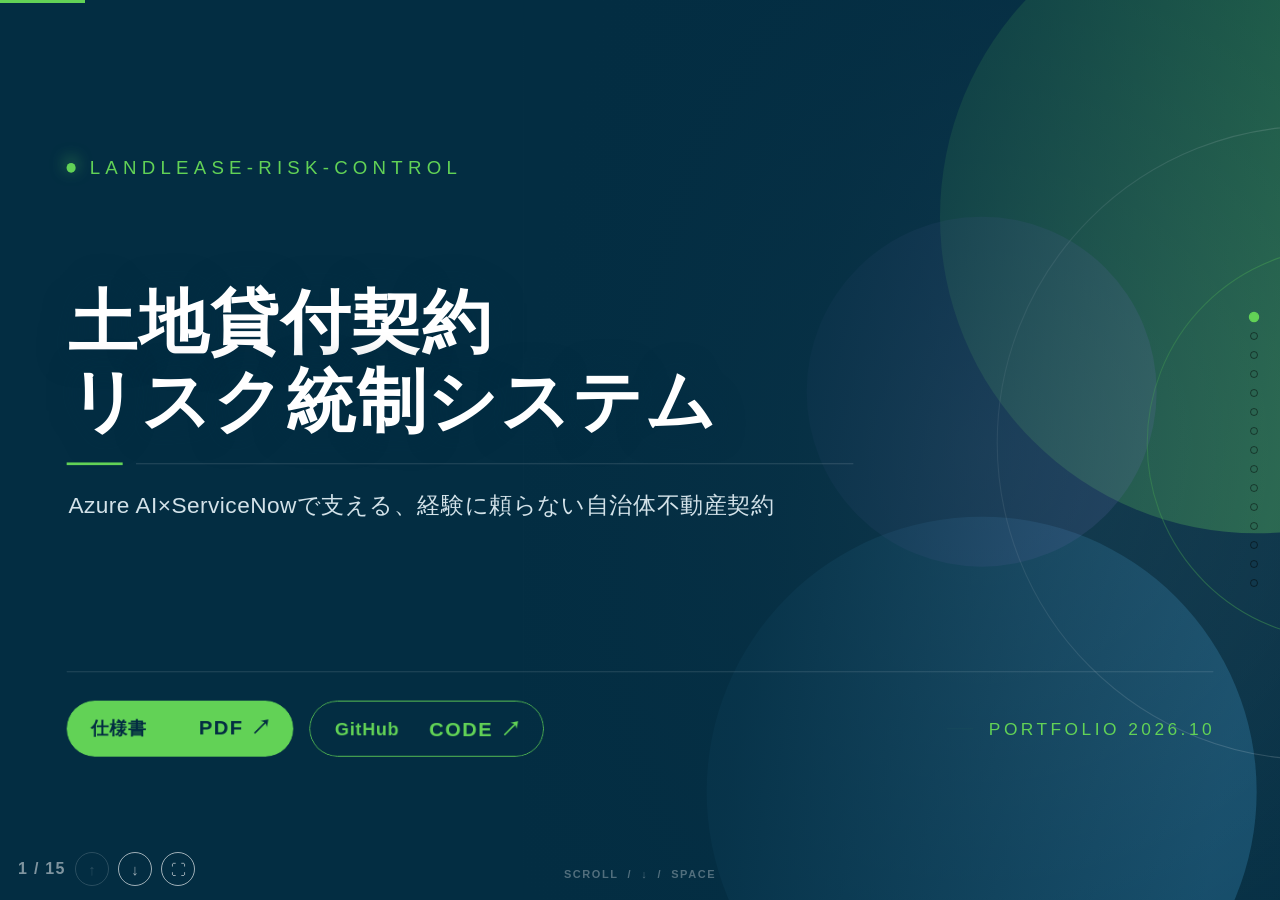
==== docs/index.html @ fdd42a2b "スライド修正" ====
<!DOCTYPE html>
<html lang="ja">
<head>
<meta charset="utf-8">
<meta name="viewport" content="width=device-width, initial-scale=1, viewport-fit=cover">
<title>土地貸付契約リスク統制システム | LANDLEASE-RISK-CONTROL</title>
<meta name="description" content="Azure AI×ServiceNowで支える、経験に頼らない自治体不動産契約実務 — ポートフォリオ">
<meta property="og:title" content="土地貸付契約リスク統制システム">
<meta property="og:description" content="Azure AI×ServiceNowで支える、経験に頼らない自治体不動産契約実務">
<meta name="theme-color" content="#032D42">
<style>
:root{
  --s:1;
  --accent:#62D256;
  --navy:#032D42;
  --ui:rgba(255,255,255,.55);
}
*{box-sizing:border-box}
html,body{height:100%;margin:0;padding:0}
body{
  background:var(--navy);
  font-family:Arial,Helvetica,"Helvetica Neue","Segoe UI","Yu Gothic UI","Yu Gothic",
              "Hiragino Sans","Hiragino Kaku Gothic ProN","Noto Sans JP","Noto Sans CJK JP",
              Meiryo,"Segoe UI Symbol",sans-serif;
  color:#032D42;
  -webkit-font-smoothing:antialiased;
  -webkit-text-size-adjust:100%;
  overflow:hidden;
}

/* ===== スクロール（1ページ単位でのみ停止する） ===== */
#deck{
  height:100svh;height:100vh;
  overflow-y:auto;overflow-x:hidden;
  scroll-snap-type:y mandatory;
  scroll-behavior:smooth;
  overscroll-behavior:none;
  scrollbar-width:none;
}
#deck::-webkit-scrollbar{display:none}
.page{
  position:relative;
  height:100svh;height:100vh;
  scroll-snap-align:start;
  scroll-snap-stop:always;
  display:flex;align-items:center;justify-content:center;
  background:var(--pagebg);
  overflow:hidden;
}
.bleed{
  position:absolute;left:50%;top:50%;
  width:1440px;height:810px;overflow:hidden;pointer-events:none;
  transform:translate(-50%,-50%) scale(var(--sc));
}
.stage{
  position:relative;
  width:1440px;height:810px;
  transform:scale(var(--s));
  transform-origin:center center;
  flex:0 0 auto;
}
.slide{
  position:relative;width:1440px;height:810px;overflow:hidden;
}
/* 表紙のみ：画面が16:9より横長のとき、装飾を余白側へ延長して途切れを防ぐ */
.slide.bleed{overflow:visible}

/* ===== 図形 ===== */
.sh{position:absolute;box-sizing:border-box}
.sh p{margin:0;white-space:pre-wrap;word-break:break-word;overflow-wrap:anywhere}
.grp{position:absolute;box-sizing:border-box;display:block;padding:0;border:0;background:none;
     font:inherit;color:inherit;text-align:left;-webkit-tap-highlight-color:transparent}
.grp .sh{pointer-events:none}

/* ===== 1行に収める段落（収まらなければ文字を少し縮める） ===== */
.fit-line.one-line p{white-space:nowrap}

/* ===== 差し替え用のメディア枠 ===== */
.media{
  position:absolute;display:flex;align-items:center;justify-content:center;
  border:2px dashed #9FB4BE;border-radius:8px;background:#F4F8FA;
  color:#6E8794;font-size:17px;font-weight:600;letter-spacing:.1em;
}
.media > video,.media > img,.media > iframe{
  width:100%;height:100%;object-fit:contain;display:block;border:0;border-radius:6px;
}
.media:has(> video),.media:has(> img),.media:has(> iframe){
  border:0;background:transparent;padding:0;
}

/* ===== 1ページ目：リンクボタン ===== */
.btn{
  cursor:pointer;text-decoration:none;overflow:hidden;
  transition:transform .18s cubic-bezier(.2,.7,.3,1), filter .18s ease, box-shadow .22s ease;
  will-change:transform;
}
.btn:hover{transform:translateY(-4px)}
.btn-primary:hover{filter:brightness(1.06);
  box-shadow:0 0 0 4px rgba(98,210,86,.28), 0 16px 34px rgba(98,210,86,.42)}
.btn-ghost:hover{filter:brightness(1.18);
  box-shadow:0 0 0 4px rgba(98,210,86,.30), 0 16px 30px rgba(98,210,86,.20)}
.btn:focus-visible{outline:3px solid #fff;outline-offset:5px}
.btn:active{
  transform:translateY(1px) scale(.955);
  transition:transform .08s ease, filter .08s ease, box-shadow .08s ease;
}
.btn-primary:active{filter:brightness(.88);box-shadow:0 0 0 2px rgba(98,210,86,.35)}
.btn-ghost:active{filter:brightness(.85);box-shadow:0 0 0 2px rgba(98,210,86,.35)}

/* 押下時のリップル */
.ripple{
  position:absolute;border-radius:50%;pointer-events:none;
  background:rgba(255,255,255,.5);transform:translate(-50%,-50%) scale(0);
  animation:ripple .6s cubic-bezier(.2,.7,.3,1) forwards;
}
.btn-primary .ripple{background:rgba(3,45,66,.3)}
.toc-row .ripple{background:rgba(15,122,61,.16)}
@keyframes ripple{to{transform:translate(-50%,-50%) scale(1);opacity:0}}

/* ===== 2ページ目：目次 ===== */
.toc-row{
  cursor:pointer;border-radius:9px;overflow:hidden;
  transition:background-color .16s ease, transform .16s cubic-bezier(.2,.7,.3,1);
}
.toc-row::before{
  content:"";position:absolute;left:0;top:15%;height:70%;width:3px;border-radius:0 2px 2px 0;
  background:var(--accent);transform:scaleY(0);transform-origin:center;
  transition:transform .2s cubic-bezier(.2,.7,.3,1);
}
.toc-row .sh{transition:transform .2s cubic-bezier(.2,.7,.3,1)}
.toc-row:hover{background:rgba(98,210,86,.13)}
.toc-row:hover::before{transform:scaleY(1)}
.toc-row:hover .sh{transform:translateX(7px)}
.toc-row:hover .chev{transform:translateX(12px)}
.toc-row:focus-visible{outline:2px solid var(--accent);outline-offset:1px}
.toc-row:active{
  background:rgba(98,210,86,.3);transform:scale(.99);
  transition:background-color .08s ease, transform .08s ease;
}
.toc-row[data-pending]{cursor:default}
.toc-row[data-pending]:hover{background:rgba(3,45,66,.055)}
.toc-row[data-pending]:hover::before{background:#9FB4BE}
.toc-row[data-pending]:active{background:rgba(3,45,66,.11)}
.toc-row[data-pending] .ripple{background:rgba(3,45,66,.10)}

/* ===== UI ===== */
#bar{position:fixed;left:0;top:0;height:3px;width:100%;z-index:30;background:transparent}
#bar>i{display:block;height:100%;width:0;background:var(--accent);
       transition:width .45s cubic-bezier(.2,.7,.3,1)}
#ui{position:fixed;left:max(18px,env(safe-area-inset-left));bottom:max(14px,env(safe-area-inset-bottom));
    z-index:30;display:flex;align-items:center;gap:9px;
    font:600 13px/1 inherit;letter-spacing:.08em}
#ui button{
  width:34px;height:34px;display:grid;place-items:center;cursor:pointer;
  border-radius:50%;border:1px solid currentColor;background:transparent;
  color:inherit;font-size:15px;line-height:1;padding:0;
  transition:background-color .16s ease,transform .16s ease,opacity .16s ease;
}
#ui button:hover{background:rgba(128,128,128,.18)}
#ui button:active{transform:scale(.9)}
#ui button:disabled{opacity:.25;cursor:default}
#count{min-width:48px;opacity:.8;font-variant-numeric:tabular-nums;font-weight:700}
#dots{position:fixed;right:max(22px,env(safe-area-inset-right));top:50%;transform:translateY(-50%);
      z-index:30;display:flex;flex-direction:column;gap:11px}
#dots .dot{width:8px;height:8px;border-radius:50%;padding:0;cursor:pointer;
  border:1px solid currentColor;background:transparent;opacity:.45;
  transition:opacity .2s ease,transform .2s ease,background-color .2s ease}
#dots .dot:hover{opacity:.9;transform:scale(1.25)}
#dots .dot[aria-current="true"]{background:var(--accent);border-color:var(--accent);opacity:1;transform:scale(1.3)}
.ui-dark{color:rgba(255,255,255,.62)}
.ui-light{color:rgba(3,45,66,.55)}
#rotate{
  position:fixed;left:50%;top:14px;transform:translate(-50%,-8px);z-index:35;
  padding:8px 16px;border-radius:999px;background:rgba(3,45,66,.9);color:#fff;
  font-size:12px;letter-spacing:.04em;opacity:0;pointer-events:none;display:none;
  transition:opacity .3s ease,transform .3s ease;
}
#rotate.on{opacity:1;transform:translate(-50%,0)}
@media (orientation:portrait) and (max-width:760px){ #rotate{display:block} }
#toast{
  position:fixed;left:50%;bottom:46px;transform:translate(-50%,14px);
  z-index:40;padding:11px 20px;border-radius:999px;
  background:rgba(3,45,66,.93);color:#fff;font-size:13.5px;letter-spacing:.03em;
  opacity:0;pointer-events:none;transition:opacity .25s ease,transform .25s ease;
  box-shadow:0 10px 30px rgba(0,0,0,.25);
}
#toast.on{opacity:1;transform:translate(-50%,0)}
#hint{
  position:fixed;left:50%;bottom:20px;transform:translateX(-50%);z-index:30;
  font-size:11px;font-weight:700;letter-spacing:.14em;opacity:.5;
  transition:opacity .5s ease;pointer-events:none;
}
#hint.off{opacity:0}
@media (max-width:640px){
  #dots{display:none}
  #hint{display:none}
}
@media (prefers-reduced-motion:reduce){
  #deck{scroll-behavior:auto}
  *{animation-duration:.01ms!important;transition-duration:.01ms!important}
}
</style>
</head>
<body>
<div id="bar"><i></i></div>

<main id="deck">
<section class="page" id="p1" data-page="1" style="--pagebg:#032D42"><div class="bleed" aria-hidden="true"><div class="sh" style="left:990.0px;top:-90.0px;width:570.0px;height:570.0px;background:rgba(98,210,86,0.32);border-radius:50%"></div><div class="sh" style="left:780.0px;top:465.0px;width:495.0px;height:495.0px;background:rgba(58,150,200,0.3);border-radius:50%"></div><div class="sh" style="left:870.0px;top:195.0px;width:315.0px;height:315.0px;background:rgba(140,120,220,0.18);border-radius:50%"></div><div class="sh" style="left:615.0px;top:0.0px;width:825.0px;height:810.0px;background:radial-gradient(circle at 50% 50%, rgba(255,255,255,0.11) 0.0%, rgba(255,255,255,0.0) 100.0%)"></div><div class="sh" style="left:1041.14px;top:112.5px;width:571.36px;height:571.36px;border:0.75px solid rgba(255,255,255,0.16);border-radius:50%"></div><div class="sh" style="left:1176.14px;top:222.0px;width:353.86px;height:353.86px;border:0.75px solid rgba(98,210,86,0.34);border-radius:50%"></div><div class="sh" style="left:615.0px;top:0.0px;width:825.0px;height:810.0px;background:linear-gradient(100.0deg, rgba(3,45,66,1.0) 6.0%, rgba(3,45,66,0.82) 32.0%, rgba(3,45,66,0.06) 78.0%)"></div></div><div class="stage"><div class="slide" style="background:transparent"><div class="sh" style="left:75.0px;top:82.02px;width:10.49px;height:10.49px;background:#62D256;border-radius:50%;box-shadow:-0.0px -4.0px 18.0px rgba(98,210,86,0.8)"></div><div class="sh" style="left:98.99px;top:75.0px;width:460.64px;height:27.55px;padding:2.0px 2.0px 2.0px 2.0px;display:flex;flex-direction:column;justify-content:flex-start"><p style="text-align:left;line-height:1.08"><span style="font-size:21.0px;letter-spacing:5.88px;color:#62D256">LANDLEASE-RISK-CONTROL</span></p></div><div class="sh" style="left:75.0px;top:215.12px;width:735.11px;height:184.74px;text-shadow:0.0px 1.5px 36.0px rgba(3,45,66,0.92);padding:2.0px 2.0px 2.0px 2.0px;display:flex;flex-direction:column;justify-content:flex-start"><p style="text-align:left;line-height:1.144"><span style="font-size:78.0px;font-weight:700;letter-spacing:1.56px;color:#FFFFFF">土地貸付契約</span><span style="font-size:78.0px;font-weight:700;letter-spacing:1.56px;color:#FFFFFF">&nbsp;</span></p><p style="text-align:left;line-height:1.144"><span style="font-size:78.0px;font-weight:700;letter-spacing:1.56px;color:#FFFFFF">リスク統制システム</span></p></div><div class="sh" style="left:75.0px;top:419.25px;width:62.99px;height:2.25px;background:#62D256"></div><div class="sh" style="left:152.99px;top:420.0px;width:807.01px;height:0.75px;background:rgba(255,255,255,0.16)"></div><div class="sh" style="left:75.0px;top:444.0px;width:952.49px;height:86.99px;padding:2.0px 2.0px 2.0px 2.0px;display:flex;flex-direction:column;justify-content:flex-start"><p style="text-align:left;line-height:1.722"><span style="font-size:25.5px;letter-spacing:0.51px;color:#D3E2E9">Azure AI×ServiceNowで支える、経験に頼らない自治体不動産契約</span></p></div><div class="sh" style="left:75.0px;top:653.6px;width:1290.0px;height:0.75px;background:rgba(255,255,255,0.14)"></div><a class="grp btn btn-primary" style="left:75.0px;top:687.27px;width:255.0px;height:62.73px;border-radius:31.5px" href="https://github.com/kabigon-89/landlease-risk-control/blob/main/docs/documents/spec.pdf" target="_blank" rel="noopener noreferrer" aria-label="仕様書PDFを開く"><div class="sh" style="left:0.0px;top:0.0px;width:255.0px;height:62.73px;background:#62D256;border-radius:31.36px;box-shadow:0.0px 7.5px 30.0px rgba(98,210,86,0.28)"></div><div class="sh" style="left:25.49px;top:16.71px;width:69.19px;height:32.32px;padding:2.0px 2.0px 2.0px 2.0px;display:flex;flex-direction:column;justify-content:flex-start"><p style="text-align:left;line-height:1.2"><span style="font-size:20.25px;font-weight:700;letter-spacing:0.81px;color:#032D42">仕様書</span></p></div><div class="sh" style="left:146.75px;top:15.0px;width:88.76px;height:35.73px;padding:2.0px 2.0px 2.0px 2.0px;display:flex;flex-direction:column;justify-content:flex-start"><p style="text-align:left;line-height:1.2"><span style="font-size:22.5px;font-weight:700;letter-spacing:1.8px;color:#032D42">PDF ↗︎</span></p></div></a><a class="grp btn btn-ghost" style="left:347.99px;top:687.27px;width:264.06px;height:62.73px;border-radius:31.5px" href="https://github.com/kabigon-89/landlease-risk-control" target="_blank" rel="noopener noreferrer" aria-label="GitHubリポジトリを開く"><div class="sh" style="left:0.0px;top:0.0px;width:264.06px;height:62.73px;border:1.36px solid #62D256;border-radius:31.36px"></div><div class="sh" style="left:26.86px;top:19.21px;width:84.78px;height:27.3px;padding:2.0px 2.0px 2.0px 2.0px;display:flex;flex-direction:column;justify-content:flex-start"><p style="text-align:left;line-height:1.132"><span style="font-size:20.25px;font-weight:700;letter-spacing:0.81px;color:#62D256">GitHub</span></p></div><div class="sh" style="left:132.64px;top:17.87px;width:115.02px;height:30.0px;padding:2.0px 2.0px 2.0px 2.0px;display:flex;flex-direction:column;justify-content:flex-start"><p style="text-align:left;line-height:1.125"><span style="font-size:22.5px;font-weight:700;letter-spacing:1.8px;color:#62D256">CODE ↗︎</span></p></div></a><div class="sh" style="left:1065.47px;top:717.89px;width:30.0px;height:1.49px;background:#17485C"></div><div class="sh" style="left:1110.47px;top:707.39px;width:279.98px;height:25.5px;padding:2.0px 2.0px 2.0px 2.0px;display:flex;flex-direction:column;justify-content:flex-start"><p style="text-align:left;line-height:1.08"><span style="font-size:19.5px;letter-spacing:3.9px;color:#62D256">PORTFOLIO 2026.10</span></p></div></div></div></section><section class="page" id="p2" data-page="2" style="--pagebg:#FFFFFF"><div class="stage"><div class="slide" style="background:#FFFFFF"><div class="sh" style="left:75.0px;top:189.9px;width:1290.0px;height:1.2px;background:#032D42"></div><div class="sh" style="left:99.0px;top:66.0px;width:162.44px;height:34.2px;padding:2.0px 2.0px 2.0px 2.0px;display:flex;flex-direction:column;justify-content:flex-start"><p style="text-align:left;line-height:0.96"><span style="font-size:17.85px;font-weight:700;letter-spacing:6.63px;color:#0F7A3D">CONTENTS</span></p></div><div class="sh" style="left:99.0px;top:104.7px;width:162.44px;height:70.2px;padding:2.0px 2.0px 2.0px 2.0px;display:flex;flex-direction:column;justify-content:flex-start"><p style="text-align:left;line-height:1.2"><span style="font-size:46.5px;font-weight:700;color:#032D42">目次</span></p></div><div class="sh" style="left:1005.36px;top:145.5px;width:395.61px;height:29.4px;padding:2.0px 2.0px 2.0px 2.0px;display:flex;flex-direction:column;justify-content:flex-start"><p style="text-align:left;line-height:1.2"><span style="font-size:18.0px;color:#4E6A78">項目をクリックすると各ページへ移動します</span></p></div><div class="sh" style="left:75.0px;top:290.77px;width:596.63px;height:0.75px;background:#E2EAEE"></div><div class="sh" style="left:75.0px;top:358.48px;width:596.63px;height:0.75px;background:#E2EAEE"></div><div class="sh" style="left:75.0px;top:426.19px;width:596.63px;height:0.75px;background:#E2EAEE"></div><div class="sh" style="left:75.0px;top:493.9px;width:596.63px;height:0.75px;background:#E2EAEE"></div><div class="sh" style="left:75.0px;top:561.61px;width:596.63px;height:0.75px;background:#E2EAEE"></div><div class="sh" style="left:75.0px;top:629.32px;width:596.63px;height:0.75px;background:#E2EAEE"></div><div class="sh" style="left:768.38px;top:290.77px;width:596.63px;height:0.75px;background:#E2EAEE"></div><div class="sh" style="left:768.38px;top:358.48px;width:596.63px;height:0.75px;background:#E2EAEE"></div><div class="sh" style="left:768.38px;top:426.19px;width:596.63px;height:0.75px;background:#E2EAEE"></div><div class="sh" style="left:768.38px;top:493.9px;width:596.63px;height:0.75px;background:#E2EAEE"></div><div class="sh" style="left:768.38px;top:561.61px;width:596.63px;height:0.75px;background:#E2EAEE"></div><div class="grp toc-row" style="left:64.0px;top:230.92px;width:624.0px;height:52.0px" role="button" tabindex="0" data-goto="3"><div class="sh" style="left:11.0px;top:7.1px;width:58.5px;height:37.8px;padding:2.0px 2.0px 2.0px 2.0px;display:flex;flex-direction:column;justify-content:flex-start"><p style="text-align:right;line-height:1.08"><span style="font-size:28.5px;font-weight:700;color:#0F7A3D">01</span></p></div><div class="sh" style="left:86.0px;top:7.1px;width:500.0px;height:37.8px;padding:2.0px 2.0px 2.0px 2.0px;display:flex;flex-direction:column;justify-content:flex-start"><p style="text-align:left;line-height:1.2"><span style="font-size:24.0px;color:#032D42">背景</span></p></div><div class="sh chev" style="left:595.63px;top:14.3px;width:12.0px;height:23.4px;padding:2.0px 2.0px 2.0px 2.0px;display:flex;flex-direction:column;justify-content:flex-start"><p style="text-align:left;line-height:1.08"><span style="font-size:16.65px;color:#9DB2BD">›︎</span></p></div></div><div class="grp toc-row" style="left:64.0px;top:298.63px;width:624.0px;height:52.0px" role="button" tabindex="0" data-goto="4"><div class="sh" style="left:11.0px;top:7.1px;width:58.5px;height:37.8px;padding:2.0px 2.0px 2.0px 2.0px;display:flex;flex-direction:column;justify-content:flex-start"><p style="text-align:right;line-height:1.08"><span style="font-size:28.5px;font-weight:700;color:#0F7A3D">02</span></p></div><div class="sh" style="left:86.0px;top:7.1px;width:500.0px;height:37.8px;padding:2.0px 2.0px 2.0px 2.0px;display:flex;flex-direction:column;justify-content:flex-start"><p style="text-align:left;line-height:1.2"><span style="font-size:24.0px;color:#032D42">解決策</span></p></div><div class="sh chev" style="left:595.63px;top:14.3px;width:12.0px;height:23.4px;padding:2.0px 2.0px 2.0px 2.0px;display:flex;flex-direction:column;justify-content:flex-start"><p style="text-align:left;line-height:1.08"><span style="font-size:16.65px;color:#9DB2BD">›︎</span></p></div></div><div class="grp toc-row" style="left:64.0px;top:366.34px;width:624.0px;height:52.0px" role="button" tabindex="0" data-goto="5"><div class="sh" style="left:11.0px;top:7.1px;width:58.5px;height:37.8px;padding:2.0px 2.0px 2.0px 2.0px;display:flex;flex-direction:column;justify-content:flex-start"><p style="text-align:right;line-height:1.08"><span style="font-size:28.5px;font-weight:700;color:#0F7A3D">03</span></p></div><div class="sh" style="left:86.0px;top:7.1px;width:500.0px;height:37.8px;padding:2.0px 2.0px 2.0px 2.0px;display:flex;flex-direction:column;justify-content:flex-start"><p style="text-align:left;line-height:1.2"><span style="font-size:24.0px;color:#032D42">スコープ定義</span></p></div><div class="sh chev" style="left:595.63px;top:14.3px;width:12.0px;height:23.4px;padding:2.0px 2.0px 2.0px 2.0px;display:flex;flex-direction:column;justify-content:flex-start"><p style="text-align:left;line-height:1.08"><span style="font-size:16.65px;color:#9DB2BD">›︎</span></p></div></div><div class="grp toc-row" style="left:64.0px;top:434.04px;width:624.0px;height:52.0px" role="button" tabindex="0" data-goto="6"><div class="sh" style="left:11.0px;top:7.1px;width:58.5px;height:37.8px;padding:2.0px 2.0px 2.0px 2.0px;display:flex;flex-direction:column;justify-content:flex-start"><p style="text-align:right;line-height:1.08"><span style="font-size:28.5px;font-weight:700;color:#0F7A3D">04</span></p></div><div class="sh" style="left:86.0px;top:7.1px;width:500.0px;height:37.8px;padding:2.0px 2.0px 2.0px 2.0px;display:flex;flex-direction:column;justify-content:flex-start"><p style="text-align:left;line-height:1.2"><span style="font-size:24.0px;color:#032D42">システム概要</span></p></div><div class="sh chev" style="left:595.63px;top:14.3px;width:12.0px;height:23.4px;padding:2.0px 2.0px 2.0px 2.0px;display:flex;flex-direction:column;justify-content:flex-start"><p style="text-align:left;line-height:1.08"><span style="font-size:16.65px;color:#9DB2BD">›︎</span></p></div></div><div class="grp toc-row" style="left:64.0px;top:501.75px;width:624.0px;height:52.0px" role="button" tabindex="0" data-goto="7"><div class="sh" style="left:11.0px;top:7.1px;width:58.5px;height:37.8px;padding:2.0px 2.0px 2.0px 2.0px;display:flex;flex-direction:column;justify-content:flex-start"><p style="text-align:right;line-height:1.08"><span style="font-size:28.5px;font-weight:700;color:#0F7A3D">05</span></p></div><div class="sh" style="left:86.0px;top:7.1px;width:500.0px;height:37.8px;padding:2.0px 2.0px 2.0px 2.0px;display:flex;flex-direction:column;justify-content:flex-start"><p style="text-align:left;line-height:1.2"><span style="font-size:24.0px;color:#032D42">システムアーキテクチャ</span></p></div><div class="sh chev" style="left:595.63px;top:14.3px;width:12.0px;height:23.4px;padding:2.0px 2.0px 2.0px 2.0px;display:flex;flex-direction:column;justify-content:flex-start"><p style="text-align:left;line-height:1.08"><span style="font-size:16.65px;color:#9DB2BD">›︎</span></p></div></div><div class="grp toc-row" style="left:64.0px;top:569.46px;width:624.0px;height:52.0px" role="button" tabindex="0" data-goto="8"><div class="sh" style="left:11.0px;top:7.1px;width:58.5px;height:37.8px;padding:2.0px 2.0px 2.0px 2.0px;display:flex;flex-direction:column;justify-content:flex-start"><p style="text-align:right;line-height:1.08"><span style="font-size:28.5px;font-weight:700;color:#0F7A3D">06</span></p></div><div class="sh" style="left:86.0px;top:7.1px;width:500.0px;height:37.8px;padding:2.0px 2.0px 2.0px 2.0px;display:flex;flex-direction:column;justify-content:flex-start"><p style="text-align:left;line-height:1.2"><span style="font-size:24.0px;color:#032D42">リスク・コントロール・マトリクス</span></p></div><div class="sh chev" style="left:595.63px;top:14.3px;width:12.0px;height:23.4px;padding:2.0px 2.0px 2.0px 2.0px;display:flex;flex-direction:column;justify-content:flex-start"><p style="text-align:left;line-height:1.08"><span style="font-size:16.65px;color:#9DB2BD">›︎</span></p></div></div><div class="grp toc-row" style="left:64.0px;top:637.17px;width:624.0px;height:52.0px" role="button" tabindex="0" data-goto="9"><div class="sh" style="left:11.0px;top:7.1px;width:58.5px;height:37.8px;padding:2.0px 2.0px 2.0px 2.0px;display:flex;flex-direction:column;justify-content:flex-start"><p style="text-align:right;line-height:1.08"><span style="font-size:28.5px;font-weight:700;color:#0F7A3D">07</span></p></div><div class="sh" style="left:86.0px;top:7.1px;width:500.0px;height:37.8px;padding:2.0px 2.0px 2.0px 2.0px;display:flex;flex-direction:column;justify-content:flex-start"><p style="text-align:left;line-height:1.2"><span style="font-size:24.0px;color:#032D42">契約書チェックの仕組み</span></p></div><div class="sh chev" style="left:595.63px;top:14.3px;width:12.0px;height:23.4px;padding:2.0px 2.0px 2.0px 2.0px;display:flex;flex-direction:column;justify-content:flex-start"><p style="text-align:left;line-height:1.08"><span style="font-size:16.65px;color:#9DB2BD">›︎</span></p></div></div><div class="grp toc-row" style="left:757.38px;top:230.92px;width:624.0px;height:52.0px" role="button" tabindex="0" data-goto="10"><div class="sh" style="left:11.0px;top:7.1px;width:58.5px;height:37.8px;padding:2.0px 2.0px 2.0px 2.0px;display:flex;flex-direction:column;justify-content:flex-start"><p style="text-align:right;line-height:1.08"><span style="font-size:28.5px;font-weight:700;color:#0F7A3D">08</span></p></div><div class="sh" style="left:86.0px;top:7.1px;width:500.0px;height:37.8px;padding:2.0px 2.0px 2.0px 2.0px;display:flex;flex-direction:column;justify-content:flex-start"><p style="text-align:left;line-height:1.2"><span style="font-size:24.0px;color:#032D42">デモ①（期日管理・契約書チェック）</span></p></div><div class="sh chev" style="left:595.62px;top:14.3px;width:12.0px;height:23.4px;padding:2.0px 2.0px 2.0px 2.0px;display:flex;flex-direction:column;justify-content:flex-start"><p style="text-align:left;line-height:1.08"><span style="font-size:16.65px;color:#9DB2BD">›︎</span></p></div></div><div class="grp toc-row" style="left:757.38px;top:298.63px;width:624.0px;height:52.0px" role="button" tabindex="0" data-goto="11"><div class="sh" style="left:11.0px;top:7.1px;width:58.5px;height:37.8px;padding:2.0px 2.0px 2.0px 2.0px;display:flex;flex-direction:column;justify-content:flex-start"><p style="text-align:right;line-height:1.08"><span style="font-size:28.5px;font-weight:700;color:#0F7A3D">09</span></p></div><div class="sh" style="left:86.0px;top:7.1px;width:500.0px;height:37.8px;padding:2.0px 2.0px 2.0px 2.0px;display:flex;flex-direction:column;justify-content:flex-start"><p style="text-align:left;line-height:1.2"><span style="font-size:24.0px;color:#032D42">デモ②（契約書バージョン管理）</span></p></div><div class="sh chev" style="left:595.62px;top:14.3px;width:12.0px;height:23.4px;padding:2.0px 2.0px 2.0px 2.0px;display:flex;flex-direction:column;justify-content:flex-start"><p style="text-align:left;line-height:1.08"><span style="font-size:16.65px;color:#9DB2BD">›︎</span></p></div></div><div class="grp toc-row" style="left:757.38px;top:366.34px;width:624.0px;height:52.0px" role="button" tabindex="0" data-goto="12"><div class="sh" style="left:11.0px;top:7.1px;width:58.5px;height:37.8px;padding:2.0px 2.0px 2.0px 2.0px;display:flex;flex-direction:column;justify-content:flex-start"><p style="text-align:right;line-height:1.08"><span style="font-size:28.5px;font-weight:700;color:#0F7A3D">10</span></p></div><div class="sh" style="left:86.0px;top:7.1px;width:500.0px;height:37.8px;padding:2.0px 2.0px 2.0px 2.0px;display:flex;flex-direction:column;justify-content:flex-start"><p style="text-align:left;line-height:1.2"><span style="font-size:24.0px;color:#032D42">現場での活用場面</span></p></div><div class="sh chev" style="left:595.62px;top:14.3px;width:12.0px;height:23.4px;padding:2.0px 2.0px 2.0px 2.0px;display:flex;flex-direction:column;justify-content:flex-start"><p style="text-align:left;line-height:1.08"><span style="font-size:16.65px;color:#9DB2BD">›︎</span></p></div></div><div class="grp toc-row" style="left:757.38px;top:434.04px;width:624.0px;height:52.0px" role="button" tabindex="0" data-goto="13"><div class="sh" style="left:11.0px;top:7.1px;width:58.5px;height:37.8px;padding:2.0px 2.0px 2.0px 2.0px;display:flex;flex-direction:column;justify-content:flex-start"><p style="text-align:right;line-height:1.08"><span style="font-size:28.5px;font-weight:700;color:#0F7A3D">11</span></p></div><div class="sh" style="left:86.0px;top:7.1px;width:500.0px;height:37.8px;padding:2.0px 2.0px 2.0px 2.0px;display:flex;flex-direction:column;justify-content:flex-start"><p style="text-align:left;line-height:1.2"><span style="font-size:24.0px;color:#032D42">システム導入の効果</span></p></div><div class="sh chev" style="left:595.62px;top:14.3px;width:12.0px;height:23.4px;padding:2.0px 2.0px 2.0px 2.0px;display:flex;flex-direction:column;justify-content:flex-start"><p style="text-align:left;line-height:1.08"><span style="font-size:16.65px;color:#9DB2BD">›︎</span></p></div></div><div class="grp toc-row" style="left:757.38px;top:501.75px;width:624.0px;height:52.0px" role="button" tabindex="0" data-goto="14"><div class="sh" style="left:11.0px;top:7.1px;width:58.5px;height:37.8px;padding:2.0px 2.0px 2.0px 2.0px;display:flex;flex-direction:column;justify-content:flex-start"><p style="text-align:right;line-height:1.08"><span style="font-size:28.5px;font-weight:700;color:#0F7A3D">12</span></p></div><div class="sh" style="left:86.0px;top:7.1px;width:500.0px;height:37.8px;padding:2.0px 2.0px 2.0px 2.0px;display:flex;flex-direction:column;justify-content:flex-start"><p style="text-align:left;line-height:1.2"><span style="font-size:24.0px;color:#032D42">拡張の方向性</span></p></div><div class="sh chev" style="left:595.62px;top:14.3px;width:12.0px;height:23.4px;padding:2.0px 2.0px 2.0px 2.0px;display:flex;flex-direction:column;justify-content:flex-start"><p style="text-align:left;line-height:1.08"><span style="font-size:16.65px;color:#9DB2BD">›︎</span></p></div></div><div class="grp toc-row" style="left:757.38px;top:569.46px;width:624.0px;height:52.0px" role="button" tabindex="0" data-goto="15"><div class="sh" style="left:11.0px;top:7.1px;width:58.5px;height:37.8px;padding:2.0px 2.0px 2.0px 2.0px;display:flex;flex-direction:column;justify-content:flex-start"><p style="text-align:right;line-height:1.08"><span style="font-size:28.5px;font-weight:700;color:#0F7A3D">13</span></p></div><div class="sh" style="left:86.0px;top:7.1px;width:500.0px;height:37.8px;padding:2.0px 2.0px 2.0px 2.0px;display:flex;flex-direction:column;justify-content:flex-start"><p style="text-align:left;line-height:1.2"><span style="font-size:24.0px;color:#032D42">おわりに</span></p></div><div class="sh chev" style="left:595.62px;top:14.3px;width:12.0px;height:23.4px;padding:2.0px 2.0px 2.0px 2.0px;display:flex;flex-direction:column;justify-content:flex-start"><p style="text-align:left;line-height:1.08"><span style="font-size:16.65px;color:#9DB2BD">›︎</span></p></div></div><div class="sh" style="left:719.5px;top:215.1px;width:1.0px;height:486.9px;background:linear-gradient(180.0deg, rgba(215,226,232,0.0) 0.0%, rgba(215,226,232,1.0) 18.0%, rgba(215,226,232,1.0) 82.0%, rgba(215,226,232,0.0) 100.0%)"></div><div class="sh" style="left:75.0px;top:723.0px;width:1290.0px;height:0.75px;background:#C9D7DE"></div><div class="sh" style="left:1356.66px;top:738.6px;width:14.34px;height:20.4px;padding:2.0px 2.0px 2.0px 2.0px;display:flex;flex-direction:column;justify-content:flex-start"><p style="text-align:left;line-height:1.08"><span style="font-size:15.0px;color:#4E6A78">2</span></p></div></div></div></section><section class="page" id="p3" data-page="3" style="--pagebg:#032D42"><div class="stage"><div class="slide" style="background:#032D42"><div class="sh" style="left:75.0px;top:139.9px;width:1290.0px;height:2.05px;background:#17485C"></div><div class="sh" style="left:75.0px;top:78.95px;width:44.62px;height:33.0px;padding:2.0px 2.0px 2.0px 2.0px;display:flex;flex-direction:column;justify-content:flex-start"><p style="text-align:left;line-height:1.2"><span style="font-size:22.5px;font-weight:700;letter-spacing:4.08px;color:#62D256">01</span></p></div><div class="sh" style="left:119.62px;top:66.0px;width:84.0px;height:58.91px;padding:2.0px 2.0px 2.0px 2.0px;display:flex;flex-direction:column;justify-content:flex-start"><p style="text-align:left;line-height:1.2"><span style="font-size:39.0px;font-weight:700;color:#FFFFFF">背景</span></p></div><div class="sh" style="left:75.0px;top:174.94px;width:6.0px;height:108.75px;background:#62D256"></div><div class="sh" style="left:106.49px;top:174.94px;width:1143.3px;height:111.75px;padding:2.0px 2.0px 2.0px 2.0px;display:flex;flex-direction:column;justify-content:flex-start"><p style="text-align:left;line-height:1.495"><span style="font-size:37.5px;font-weight:700;letter-spacing:0.38px;color:#FFFFFF">法律知識がない私には</span><span style="font-size:37.5px;font-weight:700;letter-spacing:0.38px;color:#FFFFFF">、</span></p><p style="text-align:left;line-height:1.495"><span style="font-size:37.5px;font-weight:700;letter-spacing:0.38px;color:#FFFFFF">この契約が正しいのか判断ができなかった</span></p></div><div class="sh" style="left:75.0px;top:364.95px;width:1290.0px;height:1.36px;background:#62D256"></div><div class="sh" style="left:75.0px;top:325.69px;width:623.89px;height:30.27px;padding:2.0px 2.0px 2.0px 2.0px;display:flex;flex-direction:column;justify-content:flex-start"><p style="text-align:left;line-height:1.2"><span style="font-size:18.75px;font-weight:700;letter-spacing:2.25px;color:#FFFFFF">現状</span></p></div><div class="sh" style="left:721.67px;top:325.69px;width:709.91px;height:30.27px;padding:2.0px 2.0px 2.0px 2.0px;display:flex;flex-direction:column;justify-content:flex-start"><p style="text-align:left;line-height:1.2"><span style="font-size:18.75px;font-weight:700;letter-spacing:2.25px;color:#62D256">発生しうるリスク</span></p></div><div class="sh" style="left:75.0px;top:478.14px;width:1290.0px;height:0.75px;background:#17485C"></div><div class="sh" style="left:75.0px;top:399.31px;width:6.74px;height:6.74px;background:#3F6B80"></div><div class="sh" style="left:96.74px;top:388.82px;width:540.17px;height:69.82px;padding:2.0px 2.0px 2.0px 2.0px;display:flex;flex-direction:column;justify-content:flex-start"><p style="text-align:left;line-height:1.557"><span style="font-size:20.25px;color:#C9DBE4">契約更新の期日を、担当者がExcelに手入力して管理している</span></p></div><div class="sh" style="left:639.18px;top:405.86px;width:63.0px;height:35.73px;padding:2.0px 2.0px 2.0px 2.0px;display:flex;flex-direction:column;justify-content:center"><p style="text-align:center;line-height:1.2"><span style="font-size:22.5px;font-weight:700;color:#62D256">▶︎</span></p></div><div class="sh" style="left:721.67px;top:399.31px;width:6.74px;height:6.74px;background:#62D256"></div><div class="sh" style="left:743.42px;top:388.82px;width:640.23px;height:69.82px;padding:2.0px 2.0px 2.0px 2.0px;display:flex;flex-direction:column;justify-content:flex-start"><p style="text-align:left;line-height:1.557"><span style="font-size:20.25px;color:#FFFFFF">更新忘れによる不法占有、契約変更・解除の申出期限の徒過、支払遅滞による延滞金の発生</span></p></div><div class="sh" style="left:75.0px;top:590.64px;width:1290.0px;height:0.75px;background:#17485C"></div><div class="sh" style="left:75.0px;top:511.81px;width:6.74px;height:6.74px;background:#3F6B80"></div><div class="sh" style="left:96.74px;top:501.32px;width:540.17px;height:69.82px;padding:2.0px 2.0px 2.0px 2.0px;display:flex;flex-direction:column;justify-content:flex-start"><p style="text-align:left;line-height:1.557"><span style="font-size:20.25px;color:#C9DBE4">法律の専門知識がない職員が、多額の資金が動く不動産契約の条項を審査・作成している</span></p></div><div class="sh" style="left:639.18px;top:518.36px;width:63.0px;height:35.73px;padding:2.0px 2.0px 2.0px 2.0px;display:flex;flex-direction:column;justify-content:center"><p style="text-align:center;line-height:1.2"><span style="font-size:22.5px;font-weight:700;color:#62D256">▶︎</span></p></div><div class="sh" style="left:721.67px;top:511.81px;width:6.74px;height:6.74px;background:#62D256"></div><div class="sh" style="left:743.42px;top:501.32px;width:640.23px;height:69.82px;padding:2.0px 2.0px 2.0px 2.0px;display:flex;flex-direction:column;justify-content:flex-start"><p style="text-align:left;line-height:1.557"><span style="font-size:20.25px;color:#FFFFFF">必要な条文の抜け漏れ、解釈の余地が複数ある表現等により、相手方に有利な抗弁権を与え、契約の不履行、紛争の原因となる</span></p></div><div class="sh" style="left:75.0px;top:624.31px;width:6.74px;height:6.74px;background:#3F6B80"></div><div class="sh" style="left:96.74px;top:613.82px;width:540.17px;height:69.82px;padding:2.0px 2.0px 2.0px 2.0px;display:flex;flex-direction:column;justify-content:flex-start"><p style="text-align:left;line-height:1.557"><span style="font-size:20.25px;color:#C9DBE4">数年周期の人事異動により、契約時の相手方との交渉経緯や賃料等の算出方法が、契約更新時に引き継がれない</span></p></div><div class="sh" style="left:639.18px;top:630.86px;width:63.0px;height:35.73px;padding:2.0px 2.0px 2.0px 2.0px;display:flex;flex-direction:column;justify-content:center"><p style="text-align:center;line-height:1.2"><span style="font-size:22.5px;font-weight:700;color:#62D256">▶︎</span></p></div><div class="sh" style="left:721.67px;top:624.31px;width:6.74px;height:6.74px;background:#62D256"></div><div class="sh" style="left:743.42px;top:613.82px;width:640.23px;height:69.82px;padding:2.0px 2.0px 2.0px 2.0px;display:flex;flex-direction:column;justify-content:flex-start"><p style="text-align:left;line-height:1.557"><span style="font-size:20.25px;color:#FFFFFF">業務が属人化していることで、過去のトラブルの再発や誤った金額の徴収、支払が生じる可能性</span></p></div><div class="sh" style="left:75.0px;top:724.1px;width:1290.0px;height:0.75px;background:#17485C"></div><div class="sh" style="left:1356.65px;top:738.28px;width:14.35px;height:20.73px;padding:2.0px 2.0px 2.0px 2.0px;display:flex;flex-direction:column;justify-content:flex-start"><p style="text-align:left;line-height:1.08"><span style="font-size:15.0px;color:#9FB6C1">3</span></p></div></div></div></section><section class="page" id="p4" data-page="4" style="--pagebg:#032D42"><div class="stage"><div class="slide" style="background:#032D42"><div class="sh" style="left:75.0px;top:139.9px;width:1290.0px;height:2.05px;background:#17485C"></div><div class="sh" style="left:75.0px;top:78.95px;width:48.47px;height:33.0px;padding:2.0px 2.0px 2.0px 2.0px;display:flex;flex-direction:column;justify-content:flex-start"><p style="text-align:left;line-height:1.2"><span style="font-size:22.5px;font-weight:700;letter-spacing:4.08px;color:#62D256">02</span></p></div><div class="sh" style="left:123.47px;top:66.0px;width:128.71px;height:58.91px;padding:2.0px 2.0px 2.0px 2.0px;display:flex;flex-direction:column;justify-content:flex-start"><p style="text-align:left;line-height:1.2"><span style="font-size:39.0px;font-weight:700;color:#FFFFFF">解決策</span></p></div><div class="sh" style="left:75.0px;top:174.94px;width:6.0px;height:101.25px;background:#62D256"></div><div class="sh" style="left:106.49px;top:174.94px;width:1066.82px;height:120.0px;padding:2.0px 2.0px 2.0px 2.0px;display:flex;flex-direction:column;justify-content:flex-start"><p style="text-align:left;line-height:1.495"><span style="font-size:37.5px;font-weight:700;letter-spacing:0.38px;color:#FFFFFF">見落としへの不安を</span><span style="font-size:37.5px;font-weight:700;letter-spacing:0.38px;color:#FFFFFF">、</span></p><p style="text-align:left;line-height:1.495"><span style="font-size:37.5px;font-weight:700;letter-spacing:0.38px;color:#FFFFFF">個人の経験ではなく</span><span style="font-size:37.5px;font-weight:700;letter-spacing:0.38px;color:#FFFFFF">&nbsp;</span><span style="font-size:37.5px;font-weight:700;letter-spacing:0.38px;color:#62D256">仕組み</span><span style="font-size:37.5px;font-weight:700;letter-spacing:0.38px;color:#FFFFFF">で受け止める</span></p></div><div class="sh" style="left:75.0px;top:315.18px;width:412.0px;height:148.81px;background:#0A4257"></div><div class="sh" style="left:98.99px;top:336.18px;width:400.42px;height:28.23px;padding:2.0px 2.0px 2.0px 2.0px;display:flex;flex-direction:column;justify-content:flex-start"><p style="text-align:left;line-height:1.08"><span style="font-size:21.0px;font-weight:700;letter-spacing:2.94px;color:#62D256">SOLUTION 1</span></p></div><div class="sh" style="left:98.99px;top:373.4px;width:374.94px;height:72.59px;padding:2.0px 2.0px 2.0px 2.0px;display:flex;flex-direction:column;justify-content:center"><p style="text-align:left;line-height:1.531"><span style="font-size:24.0px;font-weight:700;color:#FFFFFF">更新期日管理のワークフロー化</span></p></div><div class="sh" style="left:513.99px;top:315.18px;width:412.0px;height:148.81px;background:#0A4257"></div><div class="sh" style="left:537.99px;top:336.18px;width:400.42px;height:28.23px;padding:2.0px 2.0px 2.0px 2.0px;display:flex;flex-direction:column;justify-content:flex-start"><p style="text-align:left;line-height:1.08"><span style="font-size:21.0px;font-weight:700;letter-spacing:2.94px;color:#62D256">SOLUTION 2</span></p></div><div class="sh" style="left:537.99px;top:373.4px;width:374.94px;height:72.59px;padding:2.0px 2.0px 2.0px 2.0px;display:flex;flex-direction:column;justify-content:center"><p style="text-align:left;line-height:1.378"><span style="font-size:24.0px;font-weight:700;color:#FFFFFF">AIによる条文・金額算出のリスク抽出</span></p></div><div class="sh" style="left:952.99px;top:315.18px;width:412.0px;height:148.81px;background:#0A4257"></div><div class="sh" style="left:976.98px;top:336.18px;width:400.42px;height:28.23px;padding:2.0px 2.0px 2.0px 2.0px;display:flex;flex-direction:column;justify-content:flex-start"><p style="text-align:left;line-height:1.08"><span style="font-size:21.0px;font-weight:700;letter-spacing:2.94px;color:#62D256">SOLUTION 3</span></p></div><div class="sh" style="left:976.98px;top:373.4px;width:374.94px;height:72.59px;padding:2.0px 2.0px 2.0px 2.0px;display:flex;flex-direction:column;justify-content:center"><p style="text-align:left;line-height:1.531"><span style="font-size:24.0px;font-weight:700;color:#FFFFFF">契約データに紐づくナレッジ蓄積</span></p></div><div class="sh" style="left:54.4px;top:471.49px;width:453.2px;height:34.5px;padding:2.0px 2.0px 2.0px 2.0px;display:flex;flex-direction:column;justify-content:center"><p style="text-align:center;line-height:0.924"><span style="font-size:31.5px;font-weight:700;color:#62D256">▼︎</span></p></div><div class="sh" style="left:493.4px;top:471.49px;width:453.2px;height:34.5px;padding:2.0px 2.0px 2.0px 2.0px;display:flex;flex-direction:column;justify-content:center"><p style="text-align:center;line-height:0.924"><span style="font-size:31.5px;font-weight:700;color:#62D256">▼︎</span></p></div><div class="sh" style="left:932.39px;top:471.49px;width:453.2px;height:34.5px;padding:2.0px 2.0px 2.0px 2.0px;display:flex;flex-direction:column;justify-content:center"><p style="text-align:center;line-height:0.924"><span style="font-size:31.5px;font-weight:700;color:#62D256">▼︎</span></p></div><div class="sh" style="left:75.0px;top:510.49px;width:412.0px;height:186.98px;background:#F4F8FA"></div><div class="sh" style="left:75.0px;top:510.49px;width:412.0px;height:4.09px;background:#62D256"></div><div class="sh" style="left:98.99px;top:535.58px;width:400.42px;height:37.77px;padding:2.0px 2.0px 2.0px 2.0px;display:flex;flex-direction:column;justify-content:flex-start"><p style="text-align:left;line-height:1.2"><span style="font-size:24.0px;font-weight:700;color:#032D42">確実な手続きと業務効率化</span></p></div><div class="sh" style="left:98.99px;top:580.85px;width:374.94px;height:98.62px;padding:2.0px 2.0px 2.0px 2.0px;display:flex;flex-direction:column;justify-content:flex-start"><p style="text-align:left;line-height:1.578"><span style="font-size:18.75px;color:#24485A">定型チェック・期日監視をシステムが代行。繁忙期の業務集中の緩和と、自動通知による契約更新漏れの防止。</span></p></div><div class="sh" style="left:513.99px;top:510.49px;width:412.0px;height:186.98px;background:#F4F8FA"></div><div class="sh" style="left:513.99px;top:510.49px;width:412.0px;height:4.09px;background:#62D256"></div><div class="sh" style="left:537.99px;top:535.58px;width:400.42px;height:37.77px;padding:2.0px 2.0px 2.0px 2.0px;display:flex;flex-direction:column;justify-content:flex-start"><p style="text-align:left;line-height:1.2"><span style="font-size:24.0px;font-weight:700;color:#032D42">心理的安全性の確保</span></p></div><div class="sh" style="left:537.99px;top:580.85px;width:374.94px;height:98.62px;padding:2.0px 2.0px 2.0px 2.0px;display:flex;flex-direction:column;justify-content:flex-start"><p style="text-align:left;line-height:1.578"><span style="font-size:18.75px;color:#24485A">見落としへの不安をシステムが代替。着任直後の職員でも、萎縮せず本来の政策的・専門的判断に集中。</span></p></div><div class="sh" style="left:952.99px;top:510.49px;width:412.0px;height:186.98px;background:#F4F8FA"></div><div class="sh" style="left:952.99px;top:510.49px;width:412.0px;height:4.09px;background:#62D256"></div><div class="sh" style="left:976.98px;top:535.58px;width:400.42px;height:37.77px;padding:2.0px 2.0px 2.0px 2.0px;display:flex;flex-direction:column;justify-content:flex-start"><p style="text-align:left;line-height:1.2"><span style="font-size:24.0px;font-weight:700;color:#032D42">内部統制の強化</span></p></div><div class="sh" style="left:976.98px;top:580.85px;width:374.94px;height:98.62px;padding:2.0px 2.0px 2.0px 2.0px;display:flex;flex-direction:column;justify-content:flex-start"><p style="text-align:left;line-height:1.578"><span style="font-size:18.75px;color:#24485A">職務分掌と監査ログをシステムに組み込み、判断根拠を事後追跡できる透明性と説明責任を確立。口頭での引継ぎが不要に。</span></p></div><div class="sh" style="left:75.0px;top:724.1px;width:1290.0px;height:0.75px;background:#17485C"></div><div class="sh" style="left:1356.65px;top:738.28px;width:14.35px;height:20.73px;padding:2.0px 2.0px 2.0px 2.0px;display:flex;flex-direction:column;justify-content:flex-start"><p style="text-align:left;line-height:1.08"><span style="font-size:15.0px;color:#9FB6C1">4</span></p></div></div></div></section><section class="page" id="p5" data-page="5" style="--pagebg:#FFFFFF"><div class="stage"><div class="slide" style="background:#FFFFFF"><div class="sh" style="left:75.0px;top:139.9px;width:1290.0px;height:2.05px;background:#032D42"></div><div class="sh" style="left:75.0px;top:78.95px;width:48.49px;height:33.0px;padding:2.0px 2.0px 2.0px 2.0px;display:flex;flex-direction:column;justify-content:flex-start"><p style="text-align:left;line-height:1.2"><span style="font-size:22.5px;font-weight:700;letter-spacing:4.08px;color:#0F7A3D">03</span></p></div><div class="sh" style="left:123.49px;top:66.0px;width:254.84px;height:58.91px;padding:2.0px 2.0px 2.0px 2.0px;display:flex;flex-direction:column;justify-content:flex-start"><p style="text-align:left;line-height:1.2"><span style="font-size:39.0px;font-weight:700;color:#032D42">スコープ定義</span></p></div><div class="sh" style="left:75.0px;top:216.66px;width:1290.0px;height:1.36px;background:#B9CBD4"></div><div class="sh" style="left:75.0px;top:174.94px;width:1328.7px;height:35.72px;padding:2.0px 2.0px 2.0px 2.0px;display:flex;flex-direction:column;justify-content:flex-start"><p style="text-align:left;line-height:1.2"><span style="font-size:22.5px;font-weight:700;letter-spacing:2.25px;color:#0F7A3D">対象とする契約</span></p></div><div class="sh" style="left:75.0px;top:236.02px;width:1419.0px;height:50.25px;padding:2.0px 2.0px 2.0px 2.0px;display:flex;flex-direction:column;justify-content:flex-start"><p style="text-align:left;line-height:1.459"><span style="font-size:33.75px;font-weight:700;color:#032D42">行政が貸主となる土地貸付契約</span></p></div><div class="sh" style="left:75.0px;top:290.76px;width:292.0px;height:45.0px;padding:2.0px 2.0px 2.0px 2.0px;display:flex;flex-direction:column;justify-content:flex-start"><p style="text-align:left;line-height:1.68"><span style="font-size:26.25px;color:#032D42">想定規模：年間約20件</span></p></div><div class="sh" style="left:382.45px;top:294.17px;width:769.83px;height:41.25px;padding:2.0px 2.0px 2.0px 2.0px;display:flex;flex-direction:column;justify-content:flex-start"><p style="text-align:left;line-height:1.772"><span style="font-size:22.5px;color:#4E6A78">※ 建物賃貸借・売買・使用貸借・借受契約は対象外（将来拡張スコープ）</span></p></div><div class="sh" style="left:75.0px;top:414.97px;width:1290.0px;height:1.36px;background:#B9CBD4"></div><div class="sh" style="left:75.0px;top:371.75px;width:163.36px;height:35.73px;padding:2.0px 2.0px 2.0px 2.0px;display:flex;flex-direction:column;justify-content:flex-start"><p style="text-align:left;line-height:1.2"><span style="font-size:22.5px;font-weight:700;letter-spacing:2.25px;color:#0F7A3D">対象プロセス</span></p></div><div class="sh" style="left:1105.08px;top:383.62px;width:15.0px;height:8.99px;background:#032D42"></div><div class="sh" style="left:1127.58px;top:379.59px;width:113.46px;height:23.45px;padding:0.0px 0.0px 0.0px 0.0px;display:flex;flex-direction:column;justify-content:flex-start"><p style="text-align:left;line-height:1.2"><span style="font-size:18.0px;color:#4E6A78">システム対象</span></p></div><div class="sh" style="left:1253.03px;top:383.62px;width:15.0px;height:8.99px;background:#FFFFFF;border:1.36px dashed #7A929E"></div><div class="sh" style="left:1275.53px;top:379.59px;width:95.47px;height:23.45px;padding:0.0px 0.0px 0.0px 0.0px;display:flex;flex-direction:column;justify-content:flex-start"><p style="text-align:left;line-height:1.2"><span style="font-size:18.0px;color:#4E6A78">システム外</span></p></div><div class="sh" style="left:75.0px;top:442.93px;width:6.0px;height:19.5px;background:#62D256"></div><div class="sh" style="left:92.99px;top:437.33px;width:90.0px;height:33.68px;padding:2.0px 2.0px 2.0px 2.0px;display:flex;flex-direction:column;justify-content:flex-start"><p style="text-align:left;line-height:1.2"><span style="font-size:21.0px;font-weight:700;color:#032D42">新規起案</span></p></div><div class="sh" style="left:75.0px;top:481.51px;width:197.49px;height:77.41px;background:#F2F6F8;border:1.36px dashed #7A929E"></div><div class="sh" style="left:86.86px;top:496.38px;width:173.77px;height:50.68px;padding:2.0px 2.0px 2.0px 2.0px;display:flex;flex-direction:column;justify-content:center"><p style="text-align:center;line-height:1.431"><span style="font-size:18.0px;color:#4E6A78">契約書作成</span></p></div><div class="sh" style="left:269.49px;top:481.51px;width:27.0px;height:80.41px;padding:2.0px 2.0px 2.0px 2.0px;display:flex;flex-direction:column;justify-content:center"><p style="text-align:center;line-height:1.2"><span style="font-size:18.0px;font-weight:700;color:#0F7A3D">▶︎</span></p></div><div class="sh" style="left:293.49px;top:481.51px;width:197.5px;height:77.41px;background:#032D42"></div><div class="sh" style="left:303.99px;top:495.01px;width:176.5px;height:53.41px;padding:2.0px 2.0px 2.0px 2.0px;display:flex;flex-direction:column;justify-content:center"><p style="text-align:center;line-height:1.431"><span style="font-size:18.0px;font-weight:700;color:#FFFFFF">アップロード</span></p></div><div class="sh" style="left:487.99px;top:481.51px;width:27.0px;height:80.41px;padding:2.0px 2.0px 2.0px 2.0px;display:flex;flex-direction:column;justify-content:center"><p style="text-align:center;line-height:1.2"><span style="font-size:18.0px;font-weight:700;color:#0F7A3D">▶︎</span></p></div><div class="sh" style="left:511.99px;top:481.51px;width:197.5px;height:77.41px;background:#032D42"></div><div class="sh" style="left:522.49px;top:495.01px;width:176.5px;height:53.41px;padding:2.0px 2.0px 2.0px 2.0px;display:flex;flex-direction:column;justify-content:center"><p style="text-align:center;line-height:1.431"><span style="font-size:18.0px;font-weight:700;color:#FFFFFF">AIリスク抽出・</span><br><span style="font-size:18.0px;font-weight:700;color:#FFFFFF">金額検算</span></p></div><div class="sh" style="left:706.5px;top:481.51px;width:27.0px;height:80.41px;padding:2.0px 2.0px 2.0px 2.0px;display:flex;flex-direction:column;justify-content:center"><p style="text-align:center;line-height:1.2"><span style="font-size:18.0px;font-weight:700;color:#0F7A3D">▶︎</span></p></div><div class="sh" style="left:730.49px;top:481.51px;width:197.5px;height:77.41px;background:#032D42"></div><div class="sh" style="left:740.99px;top:495.01px;width:176.5px;height:53.41px;padding:2.0px 2.0px 2.0px 2.0px;display:flex;flex-direction:column;justify-content:center"><p style="text-align:center;line-height:1.431"><span style="font-size:18.0px;font-weight:700;color:#FFFFFF">職員判断・修正</span></p></div><div class="sh" style="left:925.0px;top:481.51px;width:27.0px;height:80.41px;padding:2.0px 2.0px 2.0px 2.0px;display:flex;flex-direction:column;justify-content:center"><p style="text-align:center;line-height:1.2"><span style="font-size:18.0px;font-weight:700;color:#0F7A3D">▶︎</span></p></div><div class="sh" style="left:948.99px;top:481.51px;width:197.5px;height:77.41px;background:#032D42"></div><div class="sh" style="left:959.49px;top:495.01px;width:176.5px;height:53.41px;padding:2.0px 2.0px 2.0px 2.0px;display:flex;flex-direction:column;justify-content:center"><p style="text-align:center;line-height:1.431"><span style="font-size:18.0px;font-weight:700;color:#FFFFFF">所管課確認</span></p></div><div class="sh" style="left:1143.5px;top:481.51px;width:27.0px;height:80.41px;padding:2.0px 2.0px 2.0px 2.0px;display:flex;flex-direction:column;justify-content:center"><p style="text-align:center;line-height:1.2"><span style="font-size:18.0px;font-weight:700;color:#0F7A3D">▶︎</span></p></div><div class="sh" style="left:1167.5px;top:481.51px;width:197.5px;height:77.41px;background:#F2F6F8;border:1.36px dashed #7A929E"></div><div class="sh" style="left:1179.36px;top:496.38px;width:173.78px;height:50.68px;padding:2.0px 2.0px 2.0px 2.0px;display:flex;flex-direction:column;justify-content:center"><p style="text-align:center;line-height:1.431"><span style="font-size:18.0px;color:#4E6A78">起案作成・決裁</span></p></div><div class="sh" style="left:75.0px;top:590.01px;width:6.0px;height:19.5px;background:#62D256"></div><div class="sh" style="left:92.99px;top:584.41px;width:90.0px;height:33.68px;padding:2.0px 2.0px 2.0px 2.0px;display:flex;flex-direction:column;justify-content:flex-start"><p style="text-align:left;line-height:1.2"><span style="font-size:21.0px;font-weight:700;color:#032D42">更新契約</span></p></div><div class="sh" style="left:75.0px;top:628.59px;width:197.49px;height:77.41px;background:#032D42"></div><div class="sh" style="left:85.5px;top:642.09px;width:176.49px;height:53.41px;padding:2.0px 2.0px 2.0px 2.0px;display:flex;flex-direction:column;justify-content:center"><p style="text-align:center;line-height:1.431"><span style="font-size:18.0px;font-weight:700;color:#FFFFFF">更新期日の自動通知</span></p></div><div class="sh" style="left:269.49px;top:628.59px;width:27.0px;height:80.41px;padding:2.0px 2.0px 2.0px 2.0px;display:flex;flex-direction:column;justify-content:center"><p style="text-align:center;line-height:1.2"><span style="font-size:18.0px;font-weight:700;color:#0F7A3D">▶︎</span></p></div><div class="sh" style="left:293.49px;top:628.59px;width:197.5px;height:77.41px;background:#032D42"></div><div class="sh" style="left:303.99px;top:642.09px;width:176.5px;height:53.41px;padding:2.0px 2.0px 2.0px 2.0px;display:flex;flex-direction:column;justify-content:center"><p style="text-align:center;line-height:1.431"><span style="font-size:18.0px;font-weight:700;color:#FFFFFF">所管課の更新・</span><br><span style="font-size:18.0px;font-weight:700;color:#FFFFFF">終了の意向確認</span></p></div><div class="sh" style="left:487.99px;top:628.59px;width:27.0px;height:80.41px;padding:2.0px 2.0px 2.0px 2.0px;display:flex;flex-direction:column;justify-content:center"><p style="text-align:center;line-height:1.2"><span style="font-size:18.0px;font-weight:700;color:#0F7A3D">▶︎</span></p></div><div class="sh" style="left:511.99px;top:628.59px;width:197.5px;height:77.41px;background:#032D42"></div><div class="sh" style="left:522.49px;top:642.09px;width:176.5px;height:53.41px;padding:2.0px 2.0px 2.0px 2.0px;display:flex;flex-direction:column;justify-content:center"><p style="text-align:center;line-height:1.431"><span style="font-size:18.0px;font-weight:700;color:#FFFFFF">AIリスク抽出・</span><br><span style="font-size:18.0px;font-weight:700;color:#FFFFFF">金額検算</span></p></div><div class="sh" style="left:706.5px;top:628.59px;width:27.0px;height:80.41px;padding:2.0px 2.0px 2.0px 2.0px;display:flex;flex-direction:column;justify-content:center"><p style="text-align:center;line-height:1.2"><span style="font-size:18.0px;font-weight:700;color:#0F7A3D">▶︎</span></p></div><div class="sh" style="left:730.49px;top:628.59px;width:197.5px;height:77.41px;background:#032D42"></div><div class="sh" style="left:740.99px;top:642.09px;width:176.5px;height:53.41px;padding:2.0px 2.0px 2.0px 2.0px;display:flex;flex-direction:column;justify-content:center"><p style="text-align:center;line-height:1.431"><span style="font-size:18.0px;font-weight:700;color:#FFFFFF">職員判断・修正</span></p></div><div class="sh" style="left:925.0px;top:628.59px;width:27.0px;height:80.41px;padding:2.0px 2.0px 2.0px 2.0px;display:flex;flex-direction:column;justify-content:center"><p style="text-align:center;line-height:1.2"><span style="font-size:18.0px;font-weight:700;color:#0F7A3D">▶︎</span></p></div><div class="sh" style="left:948.99px;top:628.59px;width:197.5px;height:77.41px;background:#032D42"></div><div class="sh" style="left:959.49px;top:642.09px;width:176.5px;height:53.41px;padding:2.0px 2.0px 2.0px 2.0px;display:flex;flex-direction:column;justify-content:center"><p style="text-align:center;line-height:1.431"><span style="font-size:18.0px;font-weight:700;color:#FFFFFF">所管課確認</span></p></div><div class="sh" style="left:1143.5px;top:628.59px;width:27.0px;height:80.41px;padding:2.0px 2.0px 2.0px 2.0px;display:flex;flex-direction:column;justify-content:center"><p style="text-align:center;line-height:1.2"><span style="font-size:18.0px;font-weight:700;color:#0F7A3D">▶︎</span></p></div><div class="sh" style="left:1167.5px;top:628.59px;width:197.5px;height:77.41px;background:#F2F6F8;border:1.36px dashed #7A929E"></div><div class="sh" style="left:1179.36px;top:643.46px;width:173.78px;height:50.68px;padding:2.0px 2.0px 2.0px 2.0px;display:flex;flex-direction:column;justify-content:center"><p style="text-align:center;line-height:1.431"><span style="font-size:18.0px;color:#4E6A78">起案作成・決裁</span></p></div><div class="sh" style="left:75.0px;top:724.1px;width:1290.0px;height:0.75px;background:#C9D7DE"></div><div class="sh" style="left:1356.65px;top:738.28px;width:14.35px;height:20.73px;padding:2.0px 2.0px 2.0px 2.0px;display:flex;flex-direction:column;justify-content:flex-start"><p style="text-align:left;line-height:1.08"><span style="font-size:15.0px;color:#4E6A78">5</span></p></div></div></div></section><section class="page" id="p6" data-page="6" style="--pagebg:#032D42"><div class="stage"><div class="slide" style="background:#032D42"><div class="sh" style="left:75.0px;top:140.4px;width:1290.0px;height:1.8px;background:#17485C"></div><div class="sh" style="left:75.0px;top:78.6px;width:37.34px;height:34.2px;padding:2.0px 2.0px 2.0px 2.0px;display:flex;flex-direction:column;justify-content:flex-start"><p style="text-align:left;line-height:1.2"><span style="font-size:22.5px;font-weight:700;letter-spacing:4.08px;color:#62D256">04</span></p></div><div class="sh" style="left:124.34px;top:66.0px;width:256.12px;height:59.4px;padding:2.0px 2.0px 2.0px 2.0px;display:flex;flex-direction:column;justify-content:flex-start"><p style="text-align:left;line-height:1.2"><span style="font-size:39.0px;font-weight:700;color:#FFFFFF">システム概要</span></p></div><div class="sh" style="left:75.0px;top:175.2px;width:6.0px;height:108.75px;background:#62D256"></div><div class="sh" style="left:106.5px;top:175.2px;width:1174.2px;height:111.75px;padding:2.0px 2.0px 2.0px 2.0px;display:flex;flex-direction:column;justify-content:flex-start"><p style="text-align:left;line-height:1.359"><span style="font-size:37.5px;font-weight:700;letter-spacing:0.38px;color:#62D256;margin-right:5.0px">ServiceNow</span><span style="font-size:37.5px;font-weight:700;letter-spacing:0.38px;color:#FFFFFF">が定型的な期日管理を</span><span style="font-size:37.5px;font-weight:700;letter-spacing:0.38px;color:#FFFFFF">、</span></p><p style="text-align:left;line-height:1.359"><span style="font-size:37.5px;font-weight:700;letter-spacing:0.38px;color:#62D256;margin-right:5.0px">Azure</span><span style="font-size:37.5px;font-weight:700;letter-spacing:0.38px;color:#FFFFFF">がリスク判断支援を担う二層構成</span></p></div><div class="sh" style="left:75.0px;top:337.95px;width:612.0px;height:437.85px;background:#0A4257"></div><div class="sh" style="left:102.0px;top:366.45px;width:96.35px;height:23.4px;padding:2.0px 2.0px 2.0px 2.0px;display:flex;flex-direction:column;justify-content:flex-start"><p style="text-align:left;line-height:1.2"><span style="font-size:16.0px;letter-spacing:2.52px;color:#62D256">LAYER 1</span></p></div><div class="sh" style="left:102.0px;top:401.85px;width:613.8px;height:37.43px;padding:2.0px 2.0px 2.0px 2.0px;display:flex;flex-direction:column;justify-content:flex-start"><p style="text-align:left;line-height:1.291"><span style="font-size:25.5px;font-weight:700;color:#FFFFFF">ServiceNow</span></p></div><div class="sh" style="left:102.0px;top:451.28px;width:574.74px;height:62.4px;padding:2.0px 2.0px 2.0px 2.0px;display:flex;flex-direction:column;justify-content:flex-start"><p style="text-align:left;line-height:1.572"><span style="font-size:18.0px;color:#C9DBE4">契約更新期日が近づくと自動でチケットを起票し、担当者への通知から対応完了までを一つのワークフローとして管理する。</span></p></div><div class="sh" style="left:102.0px;top:528.68px;width:273.0px;height:103.31px;background:#0D4A60"></div><div class="sh" style="left:117.0px;top:542.18px;width:267.3px;height:28.31px;padding:2.0px 2.0px 2.0px 2.0px;display:flex;flex-direction:column;justify-content:flex-start"><p style="text-align:left;line-height:1.266"><span style="font-size:18.75px;font-weight:700;color:#FFFFFF">契約台帳テーブル</span></p></div><div class="sh" style="left:117.0px;top:573.49px;width:250.29px;height:48.0px;padding:2.0px 2.0px 2.0px 2.0px;display:flex;flex-direction:column;justify-content:flex-start"><p style="text-align:left;line-height:1.397"><span style="font-size:15.0px;font-weight:700;color:#9FB6C1">契約案件とバージョンを親子構造で保持</span></p></div><div class="sh" style="left:387.0px;top:528.68px;width:273.0px;height:103.31px;background:#0D4A60"></div><div class="sh" style="left:402.0px;top:542.18px;width:267.3px;height:28.31px;padding:2.0px 2.0px 2.0px 2.0px;display:flex;flex-direction:column;justify-content:flex-start"><p style="text-align:left;line-height:1.266"><span style="font-size:18.75px;font-weight:700;color:#FFFFFF">期日監視</span></p></div><div class="sh" style="left:402.0px;top:573.49px;width:250.29px;height:48.0px;padding:2.0px 2.0px 2.0px 2.0px;display:flex;flex-direction:column;justify-content:flex-start"><p style="text-align:left;line-height:1.397"><span style="font-size:15.0px;font-weight:700;color:#9FB6C1">契約更新の一定期間前に契約更新・終了の判断のための自動通知を実施</span></p></div><div class="sh" style="left:102.0px;top:643.99px;width:273.0px;height:103.31px;background:#0D4A60"></div><div class="sh" style="left:117.0px;top:657.49px;width:267.3px;height:28.31px;padding:2.0px 2.0px 2.0px 2.0px;display:flex;flex-direction:column;justify-content:flex-start"><p style="text-align:left;line-height:1.266"><span style="font-size:18.75px;font-weight:700;color:#FFFFFF">承認ワークフロー</span></p></div><div class="sh" style="left:117.0px;top:688.8px;width:250.29px;height:48.0px;padding:2.0px 2.0px 2.0px 2.0px;display:flex;flex-direction:column;justify-content:flex-start"><p style="text-align:left;line-height:1.397"><span style="font-size:15.0px;font-weight:700;color:#9FB6C1">関係者間の承認を期限付きで管理し、対応の遅延を防ぐ</span></p></div><div class="sh" style="left:387.0px;top:643.99px;width:273.0px;height:103.31px;background:#0D4A60"></div><div class="sh" style="left:402.0px;top:657.49px;width:267.3px;height:28.31px;padding:2.0px 2.0px 2.0px 2.0px;display:flex;flex-direction:column;justify-content:flex-start"><p style="text-align:left;line-height:1.266"><span style="font-size:18.75px;font-weight:700;color:#FFFFFF">権限・アクセス制御</span></p></div><div class="sh" style="left:402.0px;top:688.8px;width:250.29px;height:48.0px;padding:2.0px 2.0px 2.0px 2.0px;display:flex;flex-direction:column;justify-content:flex-start"><p style="text-align:left;line-height:1.397"><span style="font-size:15.0px;font-weight:700;color:#9FB6C1">契約担当部門、土地所管課等の役割に応じた操作権限をロールで統制</span></p></div><div class="sh" style="left:719.63px;top:337.95px;width:0.75px;height:147.23px;background:#17485C"></div><div class="sh" style="left:691.5px;top:502.2px;width:57.0px;height:28.5px;padding:2.0px 2.0px 2.0px 2.0px;display:flex;flex-direction:column;justify-content:flex-start"><p style="text-align:center;line-height:0.956"><span style="font-size:23.59px;font-weight:700;color:#62D256">◀▶︎</span></p></div><div class="sh" style="left:705.75px;top:582.57px;width:28.5px;height:89.4px;padding:2.0px 2.0px 2.0px 2.0px;display:flex;flex-direction:row;justify-content:center;align-items:flex-start"><p style="writing-mode:vertical-rl;text-orientation:upright;text-align:start;line-height:1.552"><span style="font-size:15.0px;font-weight:700;letter-spacing:1.2px;color:#62D256">連携</span></p></div><div class="sh" style="left:719.63px;top:628.58px;width:0.75px;height:147.23px;background:#17485C"></div><div class="sh" style="left:753.0px;top:337.95px;width:612.0px;height:437.85px;background:#0A4257"></div><div class="sh" style="left:780.0px;top:366.45px;width:96.35px;height:23.4px;padding:2.0px 2.0px 2.0px 2.0px;display:flex;flex-direction:column;justify-content:flex-start"><p style="text-align:left;line-height:1.2"><span style="font-size:16.0px;letter-spacing:2.52px;color:#62D256">LAYER 2</span></p></div><div class="sh" style="left:780.0px;top:401.85px;width:613.8px;height:37.43px;padding:2.0px 2.0px 2.0px 2.0px;display:flex;flex-direction:column;justify-content:flex-start"><p style="text-align:left;line-height:1.291"><span style="font-size:25.5px;font-weight:700;color:#FFFFFF">Azure</span></p></div><div class="sh" style="left:780.0px;top:451.28px;width:574.74px;height:62.4px;padding:2.0px 2.0px 2.0px 2.0px;display:flex;flex-direction:column;justify-content:flex-start"><p style="text-align:left;line-height:1.572"><span style="font-size:18.0px;color:#C9DBE4">契約書を条文単位に分解し、チェック観点に照らしてリスクを抽出する。AIは判断材料の提示に徹し、最終判断は職員が行う。</span></p></div><div class="sh" style="left:780.0px;top:528.68px;width:273.0px;height:103.31px;background:#0D4A60"></div><div class="sh" style="left:795.0px;top:542.18px;width:267.3px;height:28.31px;padding:2.0px 2.0px 2.0px 2.0px;display:flex;flex-direction:column;justify-content:flex-start"><p style="text-align:left;line-height:1.266"><span style="font-size:18.75px;font-weight:700;color:#FFFFFF">文書解析</span></p></div><div class="sh" style="left:795.0px;top:573.49px;width:250.29px;height:48.0px;padding:2.0px 2.0px 2.0px 2.0px;display:flex;flex-direction:column;justify-content:flex-start"><p style="text-align:left;line-height:1.397"><span style="font-size:15.0px;font-weight:700;color:#9FB6C1">契約類型・期間・用途・賃料条件をプロファイルとして抽出</span></p></div><div class="sh" style="left:1065.0px;top:528.68px;width:273.0px;height:103.31px;background:#0D4A60"></div><div class="sh" style="left:1080.0px;top:542.18px;width:267.3px;height:28.31px;padding:2.0px 2.0px 2.0px 2.0px;display:flex;flex-direction:column;justify-content:flex-start"><p style="text-align:left;line-height:1.266"><span style="font-size:18.75px;font-weight:700;color:#FFFFFF">リスク抽出</span></p></div><div class="sh" style="left:1080.0px;top:573.49px;width:250.29px;height:48.0px;padding:2.0px 2.0px 2.0px 2.0px;display:flex;flex-direction:column;justify-content:flex-start"><p style="text-align:left;line-height:1.397"><span style="font-size:15.0px;font-weight:700;color:#9FB6C1">契約全体、条文単位のリスクを、根拠引用付きで抽出</span></p></div><div class="sh" style="left:780.0px;top:643.99px;width:273.0px;height:103.31px;background:#0D4A60"></div><div class="sh" style="left:795.0px;top:657.49px;width:267.3px;height:28.31px;padding:2.0px 2.0px 2.0px 2.0px;display:flex;flex-direction:column;justify-content:flex-start"><p style="text-align:left;line-height:1.266"><span style="font-size:18.75px;font-weight:700;color:#FFFFFF">金額検算</span></p></div><div class="sh" style="left:795.0px;top:688.8px;width:267.3px;height:25.5px;padding:2.0px 2.0px 2.0px 2.0px;display:flex;flex-direction:column;justify-content:flex-start"><p style="text-align:left;line-height:1.552"><span style="font-size:15.0px;font-weight:700;color:#9FB6C1">賃料・単価の再計算と差異提示</span></p></div><div class="sh" style="left:1065.0px;top:643.99px;width:273.0px;height:103.31px;background:#0D4A60"></div><div class="sh" style="left:1080.0px;top:657.49px;width:267.3px;height:28.31px;padding:2.0px 2.0px 2.0px 2.0px;display:flex;flex-direction:column;justify-content:flex-start"><p style="text-align:left;line-height:1.266"><span style="font-size:18.75px;font-weight:700;color:#FFFFFF">ナレッジ蓄積</span></p></div><div class="sh" style="left:1080.0px;top:688.8px;width:267.3px;height:25.5px;padding:2.0px 2.0px 2.0px 2.0px;display:flex;flex-direction:column;justify-content:flex-start"><p style="text-align:left;line-height:1.552"><span style="font-size:15.0px;font-weight:700;color:#9FB6C1">過去の判断や個別の経緯などを蓄積</span></p></div><div class="sh" style="left:75.0px;top:775.8px;width:1290.0px;height:0.75px;background:#17485C"></div><div class="sh" style="left:1356.66px;top:789.9px;width:14.34px;height:20.4px;padding:2.0px 2.0px 2.0px 2.0px;display:flex;flex-direction:column;justify-content:flex-start"><p style="text-align:left;line-height:1.08"><span style="font-size:15.0px;color:#9FB6C1">6</span></p></div><div class="sh" style="left:706.9px;top:523.92px;width:26.19px;height:61.8px;padding:3.6px 7.2px 3.6px 7.2px;display:flex;flex-direction:column;justify-content:flex-start"><p style="text-align:center;line-height:1.2"><span style="font-size:15.0px;font-weight:700;color:#62D256">A</span></p><p style="text-align:center;line-height:1.2"><span style="font-size:15.0px;font-weight:700;color:#62D256">P</span></p><p style="text-align:center;line-height:1.2"><span style="font-size:15.0px;font-weight:700;color:#62D256">I</span></p></div></div></div></section><section class="page" id="p7" data-page="7" style="--pagebg:#FFFFFF"><div class="stage"><div class="slide" style="background:#FFFFFF"><div class="sh" style="left:75.0px;top:140.0px;width:1290.0px;height:2.0px;background:#032D42"></div><div class="sh" style="left:75.0px;top:78.75px;width:48.55px;height:33.5px;padding:2.0px 2.0px 2.0px 2.0px;display:flex;flex-direction:column;justify-content:flex-start"><p style="text-align:left;line-height:1.2"><span style="font-size:22.5px;font-weight:700;letter-spacing:4.08px;color:#0F7A3D">05</span></p></div><div class="sh" style="left:123.55px;top:66.0px;width:467.61px;height:59.0px;padding:2.0px 2.0px 2.0px 2.0px;display:flex;flex-direction:column;justify-content:flex-start"><p style="text-align:left;line-height:1.2"><span style="font-size:39.0px;font-weight:700;color:#032D42">システムアーキテクチャ</span></p></div><div class="sh" style="left:75.0px;top:725.0px;width:1290.0px;height:0.75px;background:#C9D7DE"></div><div class="sh" style="left:1356.66px;top:739.0px;width:14.34px;height:20.0px;padding:2.0px 2.0px 2.0px 2.0px;display:flex;flex-direction:column;justify-content:flex-start"><p style="text-align:left;line-height:1.08"><span style="font-size:13.88px;color:#4E6A78">7</span></p></div>
<!-- ▼ 7ページ目：ここに動画または画像を入れる。下の div の中身を <video controls src="..."></video> や <img src="..." alt=""> に差し替えてください ▼ -->
<div class="media" id="media-7" style="left:258.0px;top:180.0px;width:924.0px;height:520.0px"><span>構成図をここに配置</span></div>
</div></div></section><section class="page" id="p8" data-page="8" style="--pagebg:#FFFFFF"><div class="stage"><div class="slide" style="background:#FFFFFF"><div class="sh" style="left:75.0px;top:140.0px;width:1290.0px;height:2.0px;background:#032D42"></div><div class="sh" style="left:75.0px;top:78.75px;width:48.58px;height:33.5px;padding:2.0px 2.0px 2.0px 2.0px;display:flex;flex-direction:column;justify-content:flex-start"><p style="text-align:left;line-height:1.2"><span style="font-size:22.5px;font-weight:700;letter-spacing:4.08px;color:#0F7A3D">06</span></p></div><div class="sh" style="left:123.58px;top:66.0px;width:684.26px;height:59.0px;padding:2.0px 2.0px 2.0px 2.0px;display:flex;flex-direction:column;justify-content:flex-start"><p style="text-align:left;line-height:1.2"><span style="font-size:39.0px;font-weight:700;color:#032D42">リスク・コントロール・マトリクス</span></p></div><div class="sh" style="left:75.0px;top:169.0px;width:6.0px;height:43.5px;background:#62D256"></div><div class="sh" style="left:106.5px;top:169.0px;width:665.62px;height:46.5px;padding:2.0px 2.0px 2.0px 2.0px;display:flex;flex-direction:column;justify-content:flex-start"><p style="text-align:left;line-height:1.513"><span style="font-size:30.0px;font-weight:700;letter-spacing:0.3px;color:#032D42">業務リスクごとに、</span><span style="font-size:30.0px;font-weight:700;letter-spacing:0.3px;color:#0F7A3D">統制と証跡</span><span style="font-size:30.0px;font-weight:700;letter-spacing:0.3px;color:#032D42">を対応づける</span></p></div><div class="sh" style="left:75.0px;top:235.41px;width:1290.0px;height:54.0px;background:#032D42"></div><div class="sh" style="left:96.0px;top:250.41px;width:238.21px;height:27.0px;padding:2.0px 2.0px 2.0px 2.0px;display:flex;flex-direction:column;justify-content:flex-start"><p style="text-align:left;line-height:1.2"><span style="font-size:16.5px;font-weight:700;letter-spacing:1.65px;color:#62D256">業務リスク</span></p></div><div class="sh" style="left:339.55px;top:250.41px;width:264.68px;height:27.0px;padding:2.0px 2.0px 2.0px 2.0px;display:flex;flex-direction:column;justify-content:flex-start"><p style="text-align:left;line-height:1.2"><span style="font-size:16.5px;font-weight:700;letter-spacing:1.65px;color:#62D256">統制・種類</span></p></div><div class="sh" style="left:607.17px;top:250.41px;width:463.19px;height:27.0px;padding:2.0px 2.0px 2.0px 2.0px;display:flex;flex-direction:column;justify-content:flex-start"><p style="text-align:left;line-height:1.2"><span style="font-size:16.5px;font-weight:700;letter-spacing:1.65px;color:#62D256">実装</span></p></div><div class="sh" style="left:1055.25px;top:250.41px;width:317.62px;height:27.0px;padding:2.0px 2.0px 2.0px 2.0px;display:flex;flex-direction:column;justify-content:flex-start"><p style="text-align:left;line-height:1.2"><span style="font-size:16.5px;font-weight:700;letter-spacing:1.65px;color:#62D256">残る証跡</span></p></div><div class="sh" style="left:75.0px;top:371.16px;width:1290.0px;height:0.75px;background:#D7E2E8"></div><div class="sh" style="left:96.0px;top:317.23px;width:238.21px;height:29.09px;padding:2.0px 2.0px 2.0px 2.0px;display:flex;flex-direction:column;justify-content:flex-start"><p style="text-align:left;line-height:1.491"><span style="font-size:18.0px;font-weight:700;color:#032D42">更新期限の見落とし</span></p></div><div class="sh" style="left:339.55px;top:317.34px;width:132.83px;height:28.88px;padding:2.0px 2.0px 2.0px 2.0px;display:flex;flex-direction:column;justify-content:flex-start"><p style="text-align:left;line-height:1.592"><span style="font-size:17.25px;color:#032D42">期日の自動検知</span></p></div><div class="sh" style="left:472.38px;top:321.34px;width:47.16px;height:24.0px;background:#032D42"></div><div class="sh" style="left:478.97px;top:323.59px;width:35.16px;height:22.5px;padding:2.0px 2.0px 2.0px 2.0px;display:flex;flex-direction:column;justify-content:center"><p style="text-align:left;line-height:1.2"><span style="font-size:13.5px;font-weight:700;letter-spacing:1.08px;color:#FFFFFF">予防</span></p></div><div class="sh" style="left:607.17px;top:304.41px;width:433.71px;height:54.75px;padding:2.0px 2.0px 2.0px 2.0px;display:flex;flex-direction:column;justify-content:flex-start"><p style="text-align:left;line-height:1.433"><span style="font-size:17.25px;color:#24485A">日次ジョブが、事前通知期限の3か月前に更新確認を </span></p><p style="text-align:left;line-height:1.433"><span style="font-size:17.25px;color:#24485A">自動起票</span></p></div><div class="sh" style="left:1055.25px;top:304.41px;width:297.4px;height:54.75px;padding:2.0px 2.0px 2.0px 2.0px;display:flex;flex-direction:column;justify-content:flex-start"><p style="text-align:left;line-height:1.433"><span style="font-size:17.25px;color:#24485A">更新確認の記録</span><span style="font-size:17.25px;color:#24485A">&nbsp;</span></p><p style="text-align:left;line-height:1.433"><span style="font-size:17.25px;color:#24485A">（起票日・回答日時）</span></p></div><div class="sh" style="left:75.0px;top:371.66px;width:1290.0px;height:83.75px;background:#F4F8FA"></div><div class="sh" style="left:75.0px;top:454.91px;width:1290.0px;height:0.75px;background:#D7E2E8"></div><div class="sh" style="left:96.0px;top:387.19px;width:223.05px;height:55.19px;padding:2.0px 2.0px 2.0px 2.0px;display:flex;flex-direction:column;justify-content:flex-start"><p style="text-align:left;line-height:1.491"><span style="font-size:18.0px;font-weight:700;color:#032D42">契約条項の不備や</span></p><p style="text-align:left;line-height:1.491"><span style="font-size:18.0px;font-weight:700;color:#032D42">見落とし</span></p></div><div class="sh" style="left:339.55px;top:386.66px;width:264.68px;height:28.88px;padding:2.0px 2.0px 2.0px 2.0px;display:flex;flex-direction:column;justify-content:flex-start"><p style="text-align:left;line-height:1.592"><span style="font-size:17.25px;color:#032D42">AIによる条文チェック</span></p></div><div class="sh" style="left:339.55px;top:414.03px;width:92.25px;height:28.88px;padding:2.0px 2.0px 2.0px 2.0px;display:flex;flex-direction:column;justify-content:flex-start"><p style="text-align:left;line-height:1.592"><span style="font-size:17.25px;color:#032D42">＋職員判断</span></p></div><div class="sh" style="left:435.88px;top:419.03px;width:47.16px;height:24.0px;background:#62D256"></div><div class="sh" style="left:442.59px;top:419.27px;width:35.16px;height:22.5px;padding:2.0px 2.0px 2.0px 2.0px;display:flex;flex-direction:column;justify-content:center"><p style="text-align:left;line-height:1.2"><span style="font-size:13.5px;font-weight:700;letter-spacing:1.08px;color:#032D42">発見</span></p></div><div class="sh" style="left:607.17px;top:387.41px;width:433.71px;height:54.75px;padding:2.0px 2.0px 2.0px 2.0px;display:flex;flex-direction:column;justify-content:flex-start"><p style="text-align:left;line-height:1.433"><span style="font-size:17.25px;color:#24485A">複数の観点でAIが指摘事項を抽出し、職員が</span><span style="font-size:17.25px;color:#24485A">&nbsp;</span></p><p style="text-align:left;line-height:1.433"><span style="font-size:17.25px;color:#24485A">要修正または、対応不要を判断</span></p></div><div class="sh" style="left:1055.25px;top:400.34px;width:317.62px;height:28.88px;padding:2.0px 2.0px 2.0px 2.0px;display:flex;flex-direction:column;justify-content:flex-start"><p style="text-align:left;line-height:1.592"><span style="font-size:17.25px;color:#24485A">指摘・判断・判断理由のメモ</span></p></div><div class="sh" style="left:75.0px;top:537.16px;width:1290.0px;height:0.75px;background:#D7E2E8"></div><div class="sh" style="left:96.0px;top:483.23px;width:238.21px;height:29.09px;padding:2.0px 2.0px 2.0px 2.0px;display:flex;flex-direction:column;justify-content:flex-start"><p style="text-align:left;line-height:1.491"><span style="font-size:18.0px;font-weight:700;color:#032D42">賃料の算定誤り</span></p></div><div class="sh" style="left:339.55px;top:483.34px;width:113.85px;height:28.88px;padding:2.0px 2.0px 2.0px 2.0px;display:flex;flex-direction:column;justify-content:flex-start"><p style="text-align:left;line-height:1.592"><span style="font-size:17.25px;color:#032D42">金額の再計算</span></p></div><div class="sh" style="left:450.83px;top:487.23px;width:47.16px;height:24.0px;background:#62D256"></div><div class="sh" style="left:459.46px;top:488.54px;width:35.16px;height:22.5px;padding:2.0px 2.0px 2.0px 2.0px;display:flex;flex-direction:column;justify-content:center"><p style="text-align:left;line-height:1.2"><span style="font-size:13.5px;font-weight:700;letter-spacing:1.08px;color:#032D42">発見</span></p></div><div class="sh" style="left:607.17px;top:470.41px;width:433.71px;height:54.75px;padding:2.0px 2.0px 2.0px 2.0px;display:flex;flex-direction:column;justify-content:flex-start"><p style="text-align:left;line-height:1.433"><span style="font-size:17.25px;color:#24485A">別紙の算定根拠からコード実行環境で再計算し</span><span style="font-size:17.25px;color:#24485A">、</span></p><p style="text-align:left;line-height:1.433"><span style="font-size:17.25px;color:#24485A"> 記載額と比較</span></p></div><div class="sh" style="left:1055.25px;top:483.34px;width:317.62px;height:28.88px;padding:2.0px 2.0px 2.0px 2.0px;display:flex;flex-direction:column;justify-content:flex-start"><p style="text-align:left;line-height:1.592"><span style="font-size:17.25px;color:#24485A">算定ロジック・検算結果・差異</span></p></div><div class="sh" style="left:75.0px;top:537.66px;width:1290.0px;height:82.25px;background:#F4F8FA"></div><div class="sh" style="left:75.0px;top:619.41px;width:1290.0px;height:0.75px;background:#D7E2E8"></div><div class="sh" style="left:96.0px;top:565.48px;width:238.21px;height:29.09px;padding:2.0px 2.0px 2.0px 2.0px;display:flex;flex-direction:column;justify-content:flex-start"><p style="text-align:left;line-height:1.491"><span style="font-size:18.0px;font-weight:700;color:#032D42">規則との不整合</span></p></div><div class="sh" style="left:339.55px;top:565.59px;width:151.61px;height:28.88px;padding:2.0px 2.0px 2.0px 2.0px;display:flex;flex-direction:column;justify-content:flex-start"><p style="text-align:left;line-height:1.592"><span style="font-size:17.25px;color:#032D42">規則原文との突合</span></p></div><div class="sh" style="left:487.9px;top:570.59px;width:47.16px;height:24.0px;background:#62D256"></div><div class="sh" style="left:495.53px;top:571.97px;width:35.16px;height:22.5px;padding:2.0px 2.0px 2.0px 2.0px;display:flex;flex-direction:column;justify-content:center"><p style="text-align:left;line-height:1.2"><span style="font-size:13.5px;font-weight:700;letter-spacing:1.08px;color:#032D42">発見</span></p></div><div class="sh" style="left:607.17px;top:552.66px;width:433.71px;height:54.75px;padding:2.0px 2.0px 2.0px 2.0px;display:flex;flex-direction:column;justify-content:flex-start"><p style="text-align:left;line-height:1.433"><span style="font-size:17.25px;color:#24485A">契約書が引用する条文を検索基盤から取得し、 </span></p><p style="text-align:left;line-height:1.433"><span style="font-size:17.25px;color:#24485A">原文と照合</span></p></div><div class="sh" style="left:1055.25px;top:565.59px;width:317.62px;height:28.88px;padding:2.0px 2.0px 2.0px 2.0px;display:flex;flex-direction:column;justify-content:flex-start"><p style="text-align:left;line-height:1.592"><span style="font-size:17.25px;color:#24485A">指摘と引用箇所</span></p></div><div class="sh" style="left:96.0px;top:634.91px;width:223.05px;height:55.19px;padding:2.0px 2.0px 2.0px 2.0px;display:flex;flex-direction:column;justify-content:flex-start"><p style="text-align:left;line-height:1.342"><span style="font-size:18.0px;font-weight:700;color:#032D42">所管課の合意が</span><span style="font-size:18.0px;font-weight:700;color:#032D42">&nbsp;</span></p><p style="text-align:left;line-height:1.342"><span style="font-size:18.0px;font-weight:700;color:#032D42">ないままの締結</span></p></div><div class="sh" style="left:339.55px;top:648.06px;width:151.8px;height:28.88px;padding:2.0px 2.0px 2.0px 2.0px;display:flex;flex-direction:column;justify-content:flex-start"><p style="text-align:left;line-height:1.592"><span style="font-size:17.25px;color:#032D42">案文確認の必須化</span></p></div><div class="sh" style="left:490.55px;top:651.97px;width:47.16px;height:24.0px;background:#032D42"></div><div class="sh" style="left:499.53px;top:652.59px;width:35.16px;height:22.5px;padding:2.0px 2.0px 2.0px 2.0px;display:flex;flex-direction:column;justify-content:center"><p style="text-align:left;line-height:1.2"><span style="font-size:13.5px;font-weight:700;letter-spacing:1.08px;color:#FFFFFF">予防</span></p></div><div class="sh" style="left:607.17px;top:635.13px;width:433.71px;height:54.75px;padding:2.0px 2.0px 2.0px 2.0px;display:flex;flex-direction:column;justify-content:flex-start"><p style="text-align:left;line-height:1.433"><span style="font-size:17.25px;color:#24485A">所管課が「確認済み」にするまで事務処理を完了</span></p><p style="text-align:left;line-height:1.433"><span style="font-size:17.25px;color:#24485A">できない</span></p></div><div class="sh" style="left:1055.25px;top:648.06px;width:317.62px;height:28.88px;padding:2.0px 2.0px 2.0px 2.0px;display:flex;flex-direction:column;justify-content:flex-start"><p style="text-align:left;line-height:1.592"><span style="font-size:17.25px;color:#24485A">案文確認の記録・差し戻し理由</span></p></div><div class="sh" style="left:75.0px;top:725.0px;width:1290.0px;height:0.75px;background:#C9D7DE"></div><div class="sh" style="left:1356.66px;top:739.0px;width:14.34px;height:20.0px;padding:2.0px 2.0px 2.0px 2.0px;display:flex;flex-direction:column;justify-content:flex-start"><p style="text-align:left;line-height:1.08"><span style="font-size:13.88px;color:#4E6A78">8</span></p></div></div></div></section><section class="page" id="p9" data-page="9" style="--pagebg:#FFFFFF"><div class="stage"><div class="slide" style="background:#FFFFFF"><div class="sh" style="left:75.0px;top:140.57px;width:1290.0px;height:2.14px;background:#032D42"></div><div class="sh" style="left:75.0px;top:78.86px;width:47.63px;height:33.86px;padding:2.0px 2.0px 2.0px 2.0px;display:flex;flex-direction:column;justify-content:flex-start"><p style="text-align:left;line-height:1.2"><span style="font-size:22.5px;font-weight:700;letter-spacing:4.08px;color:#0F7A3D">07</span></p></div><div class="sh" style="left:122.63px;top:66.0px;width:471.9px;height:59.57px;padding:2.0px 2.0px 2.0px 2.0px;display:flex;flex-direction:column;justify-content:flex-start"><p style="text-align:left;line-height:1.2"><span style="font-size:39.0px;font-weight:700;color:#032D42">契約書チェックの仕組み</span></p></div><div class="sh" style="left:75.0px;top:204.15px;width:207.07px;height:1.29px;background:#B9CBD4"></div><div class="sh" style="left:75.0px;top:172.65px;width:213.28px;height:27.0px;padding:2.0px 2.0px 2.0px 2.0px;display:flex;flex-direction:column;justify-content:flex-start"><p style="text-align:left;line-height:1.2"><span style="font-size:16.5px;font-weight:700;letter-spacing:1.65px;color:#0F7A3D">入力</span></p></div><div class="sh" style="left:75.0px;top:214.44px;width:207.07px;height:480.54px;background:#EEF4F7"></div><div class="sh" style="left:85.5px;top:224.94px;width:186.07px;height:109.26px;background:#FFFFFF"></div><div class="sh" style="left:99.0px;top:235.44px;width:165.07px;height:91.26px;padding:2.0px 2.0px 2.0px 2.0px;display:flex;flex-direction:column;justify-content:center"><p style="text-align:left;line-height:1.47"><span style="font-size:16.5px;color:#032D42">契約書</span></p></div><div class="sh" style="left:85.5px;top:341.7px;width:186.07px;height:109.27px;background:#FFFFFF"></div><div class="sh" style="left:99.0px;top:352.2px;width:165.07px;height:91.27px;padding:2.0px 2.0px 2.0px 2.0px;display:flex;flex-direction:column;justify-content:center"><p style="text-align:left;line-height:1.47"><span style="font-size:16.5px;color:#032D42">別紙・算定根拠資料</span></p></div><div class="sh" style="left:85.5px;top:458.46px;width:186.07px;height:109.26px;background:#FFFFFF"></div><div class="sh" style="left:99.0px;top:468.96px;width:165.07px;height:91.26px;padding:2.0px 2.0px 2.0px 2.0px;display:flex;flex-direction:column;justify-content:center"><p style="text-align:left;line-height:1.47"><span style="font-size:16.5px;color:#032D42">契約基本情報</span></p></div><div class="sh" style="left:85.5px;top:575.22px;width:186.07px;height:109.26px;background:#FFFFFF"></div><div class="sh" style="left:99.0px;top:585.72px;width:165.07px;height:91.26px;padding:2.0px 2.0px 2.0px 2.0px;display:flex;flex-direction:column;justify-content:center"><p style="text-align:left;line-height:1.47"><span style="font-size:16.5px;color:#032D42">参照法令・規則</span></p></div><div class="sh" style="left:279.07px;top:172.65px;width:36.0px;height:525.33px;padding:2.0px 2.0px 2.0px 2.0px;display:flex;flex-direction:column;justify-content:center"><p style="text-align:center;line-height:1.2"><span style="font-size:21.0px;font-weight:700;color:#0F7A3D">▶︎</span></p></div><div class="sh" style="left:312.07px;top:204.15px;width:381.01px;height:1.29px;background:#B9CBD4"></div><div class="sh" style="left:312.07px;top:172.65px;width:392.44px;height:27.0px;padding:2.0px 2.0px 2.0px 2.0px;display:flex;flex-direction:column;justify-content:flex-start"><p style="text-align:left;line-height:1.2"><span style="font-size:16.5px;font-weight:700;letter-spacing:1.65px;color:#0F7A3D">AI処理（Azure OpenAI）</span></p></div><div class="sh" style="left:312.07px;top:214.44px;width:381.01px;height:103.9px;background:#032D42"></div><div class="sh" style="left:331.57px;top:240.25px;width:28.98px;height:21.86px;padding:2.0px 2.0px 2.0px 2.0px;display:flex;flex-direction:column;justify-content:flex-start"><p style="text-align:left;line-height:1.08"><span style="font-size:16.5px;letter-spacing:2.31px;color:#62D256">01</span></p></div><div class="sh" style="left:365.04px;top:235.97px;width:144.38px;height:30.43px;padding:2.0px 2.0px 2.0px 2.0px;display:flex;flex-direction:column;justify-content:flex-start"><p style="text-align:left;line-height:1.2"><span style="font-size:18.75px;font-weight:700;color:#FFFFFF">契約全体の判定</span></p></div><div class="sh" style="left:601.58px;top:241.11px;width:30.0px;height:20.14px;padding:2.0px 2.0px 2.0px 2.0px;display:flex;flex-direction:column;justify-content:flex-start"><p style="text-align:left;line-height:1.2"><span style="font-size:12.0px;color:#7F9DAB">観点</span></p></div><div class="sh" style="left:630.08px;top:239.93px;width:19.5px;height:19.5px;border:0.86px solid rgba(98,210,86,0.7);border-radius:50%"></div><div class="sh" style="left:630.08px;top:239.93px;width:19.5px;height:19.5px;padding:0.0px 0.0px 0.0px 0.0px;display:flex;flex-direction:column;justify-content:center;white-space:nowrap"><p style="text-align:center;line-height:1.0;font-size:11.25px"><span style="font-size:11.25px;font-weight:700;color:#8FDC86">1</span></p></div><div class="sh" style="left:654.08px;top:239.93px;width:19.5px;height:19.5px;border:0.86px solid rgba(98,210,86,0.7);border-radius:50%"></div><div class="sh" style="left:654.08px;top:239.93px;width:19.5px;height:19.5px;padding:0.0px 0.0px 0.0px 0.0px;display:flex;flex-direction:column;justify-content:center;white-space:nowrap"><p style="text-align:center;line-height:1.0;font-size:11.25px"><span style="font-size:11.25px;font-weight:700;color:#8FDC86">3</span></p></div><div class="sh" style="left:331.57px;top:272.4px;width:376.21px;height:27.41px;padding:2.0px 2.0px 2.0px 2.0px;display:flex;flex-direction:column;justify-content:flex-start"><p style="text-align:left;line-height:1.627"><span style="font-size:15.75px;color:#C9DBE4">必須条項の欠落、法令・別紙との差異を判定。</span></p></div><div class="sh" style="left:312.07px;top:328.83px;width:381.01px;height:103.9px;background:#032D42"></div><div class="sh" style="left:331.57px;top:354.65px;width:28.98px;height:21.86px;padding:2.0px 2.0px 2.0px 2.0px;display:flex;flex-direction:column;justify-content:flex-start"><p style="text-align:left;line-height:1.08"><span style="font-size:16.5px;letter-spacing:2.31px;color:#62D256">02</span></p></div><div class="sh" style="left:365.04px;top:350.36px;width:144.38px;height:30.43px;padding:2.0px 2.0px 2.0px 2.0px;display:flex;flex-direction:column;justify-content:flex-start"><p style="text-align:left;line-height:1.2"><span style="font-size:18.75px;font-weight:700;color:#FFFFFF">条文単位の判定</span></p></div><div class="sh" style="left:553.58px;top:355.51px;width:30.0px;height:20.14px;padding:2.0px 2.0px 2.0px 2.0px;display:flex;flex-direction:column;justify-content:flex-start"><p style="text-align:left;line-height:1.2"><span style="font-size:12.0px;color:#7F9DAB">観点</span></p></div><div class="sh" style="left:582.08px;top:354.33px;width:19.5px;height:19.5px;border:0.86px solid rgba(98,210,86,0.7);border-radius:50%"></div><div class="sh" style="left:582.08px;top:354.33px;width:19.5px;height:19.5px;padding:0.0px 0.0px 0.0px 0.0px;display:flex;flex-direction:column;justify-content:center;white-space:nowrap"><p style="text-align:center;line-height:1.0;font-size:11.25px"><span style="font-size:11.25px;font-weight:700;color:#8FDC86">2</span></p></div><div class="sh" style="left:606.08px;top:354.33px;width:19.5px;height:19.5px;border:0.86px solid rgba(98,210,86,0.7);border-radius:50%"></div><div class="sh" style="left:606.08px;top:354.33px;width:19.5px;height:19.5px;padding:0.0px 0.0px 0.0px 0.0px;display:flex;flex-direction:column;justify-content:center;white-space:nowrap"><p style="text-align:center;line-height:1.0;font-size:11.25px"><span style="font-size:11.25px;font-weight:700;color:#8FDC86">4</span></p></div><div class="sh" style="left:630.08px;top:354.33px;width:19.5px;height:19.5px;border:0.86px solid rgba(98,210,86,0.7);border-radius:50%"></div><div class="sh" style="left:630.08px;top:354.33px;width:19.5px;height:19.5px;padding:0.0px 0.0px 0.0px 0.0px;display:flex;flex-direction:column;justify-content:center;white-space:nowrap"><p style="text-align:center;line-height:1.0;font-size:11.25px"><span style="font-size:11.25px;font-weight:700;color:#8FDC86">5</span></p></div><div class="sh" style="left:654.08px;top:354.33px;width:19.5px;height:19.5px;border:0.86px solid rgba(98,210,86,0.7);border-radius:50%"></div><div class="sh" style="left:654.08px;top:354.33px;width:19.5px;height:19.5px;padding:0.0px 0.0px 0.0px 0.0px;display:flex;flex-direction:column;justify-content:center;white-space:nowrap"><p style="text-align:center;line-height:1.0;font-size:11.25px"><span style="font-size:11.25px;font-weight:700;color:#8FDC86">6</span></p></div><div class="sh" style="left:331.57px;top:386.79px;width:376.21px;height:27.41px;padding:2.0px 2.0px 2.0px 2.0px;display:flex;flex-direction:column;justify-content:flex-start"><p style="text-align:left;line-height:1.627"><span style="font-size:15.75px;color:#C9DBE4">条文ごとに曖昧な表現、体裁の誤り等を判定</span></p></div><div class="sh" style="left:312.07px;top:443.23px;width:381.01px;height:103.9px;background:#032D42"></div><div class="sh" style="left:331.57px;top:469.04px;width:28.98px;height:21.86px;padding:2.0px 2.0px 2.0px 2.0px;display:flex;flex-direction:column;justify-content:flex-start"><p style="text-align:left;line-height:1.08"><span style="font-size:16.5px;letter-spacing:2.31px;color:#62D256">03</span></p></div><div class="sh" style="left:365.04px;top:464.76px;width:81.0px;height:30.43px;padding:2.0px 2.0px 2.0px 2.0px;display:flex;flex-direction:column;justify-content:flex-start"><p style="text-align:left;line-height:1.2"><span style="font-size:18.75px;font-weight:700;color:#FFFFFF">金額検算</span></p></div><div class="sh" style="left:625.58px;top:469.9px;width:30.0px;height:20.14px;padding:2.0px 2.0px 2.0px 2.0px;display:flex;flex-direction:column;justify-content:flex-start"><p style="text-align:left;line-height:1.2"><span style="font-size:12.0px;color:#7F9DAB">観点</span></p></div><div class="sh" style="left:654.08px;top:468.72px;width:19.5px;height:19.5px;border:0.86px solid rgba(98,210,86,0.7);border-radius:50%"></div><div class="sh" style="left:654.08px;top:468.72px;width:19.5px;height:19.5px;padding:0.0px 0.0px 0.0px 0.0px;display:flex;flex-direction:column;justify-content:center;white-space:nowrap"><p style="text-align:center;line-height:1.0;font-size:11.25px"><span style="font-size:11.25px;font-weight:700;color:#8FDC86">3</span></p></div><div class="sh" style="left:331.57px;top:501.19px;width:376.21px;height:27.41px;padding:2.0px 2.0px 2.0px 2.0px;display:flex;flex-direction:column;justify-content:flex-start"><p style="text-align:left;line-height:1.627"><span style="font-size:15.75px;color:#C9DBE4">プログラムにより計算し、差異を指摘</span></p></div><div class="sh" style="left:312.07px;top:560.63px;width:381.01px;height:2.14px;background:#032D42"></div><div class="sh" style="left:312.07px;top:574.77px;width:419.11px;height:26.14px;padding:2.0px 2.0px 2.0px 2.0px;display:flex;flex-direction:column;justify-content:flex-start"><p style="text-align:left;line-height:1.2"><span style="font-size:15.75px;font-weight:700;color:#032D42">6つのチェック観点</span></p></div><div class="sh" style="left:312.07px;top:609.59px;width:19.5px;height:19.5px;border:0.86px solid #0F7A3D;border-radius:50%"></div><div class="sh" style="left:312.07px;top:609.59px;width:19.5px;height:19.5px;padding:0.0px 0.0px 0.0px 0.0px;display:flex;flex-direction:column;justify-content:center;white-space:nowrap"><p style="text-align:center;line-height:1.0;font-size:11.25px"><span style="font-size:11.25px;font-weight:700;color:#0F7A3D">1</span></p></div><div class="sh" style="left:339.07px;top:608.41px;width:115.5px;height:24.86px;padding:2.0px 2.0px 2.0px 2.0px;display:flex;flex-direction:column;justify-content:flex-start"><p style="text-align:left;line-height:1.2"><span style="font-size:15.0px;color:#032D42">必須条件の欠落</span></p></div><div class="sh" style="left:510.07px;top:609.59px;width:19.5px;height:19.5px;border:0.86px solid #0F7A3D;border-radius:50%"></div><div class="sh" style="left:510.07px;top:609.59px;width:19.5px;height:19.5px;padding:0.0px 0.0px 0.0px 0.0px;display:flex;flex-direction:column;justify-content:center;white-space:nowrap"><p style="text-align:center;line-height:1.0;font-size:11.25px"><span style="font-size:11.25px;font-weight:700;color:#0F7A3D">4</span></p></div><div class="sh" style="left:537.07px;top:608.41px;width:81.0px;height:24.86px;padding:2.0px 2.0px 2.0px 2.0px;display:flex;flex-direction:column;justify-content:flex-start"><p style="text-align:left;line-height:1.2"><span style="font-size:15.0px;color:#032D42">曖昧な表現</span></p></div><div class="sh" style="left:312.07px;top:641.95px;width:19.5px;height:19.5px;border:0.86px solid #0F7A3D;border-radius:50%"></div><div class="sh" style="left:312.07px;top:641.95px;width:19.5px;height:19.5px;padding:0.0px 0.0px 0.0px 0.0px;display:flex;flex-direction:column;justify-content:center;white-space:nowrap"><p style="text-align:center;line-height:1.0;font-size:11.25px"><span style="font-size:11.25px;font-weight:700;color:#0F7A3D">2</span></p></div><div class="sh" style="left:339.07px;top:640.77px;width:81.0px;height:24.86px;padding:2.0px 2.0px 2.0px 2.0px;display:flex;flex-direction:column;justify-content:flex-start"><p style="text-align:left;line-height:1.2"><span style="font-size:15.0px;color:#032D42">義務の強度</span></p></div><div class="sh" style="left:510.07px;top:641.95px;width:19.5px;height:19.5px;border:0.86px solid #0F7A3D;border-radius:50%"></div><div class="sh" style="left:510.07px;top:641.95px;width:19.5px;height:19.5px;padding:0.0px 0.0px 0.0px 0.0px;display:flex;flex-direction:column;justify-content:center;white-space:nowrap"><p style="text-align:center;line-height:1.0;font-size:11.25px"><span style="font-size:11.25px;font-weight:700;color:#0F7A3D">5</span></p></div><div class="sh" style="left:537.07px;top:640.77px;width:36.0px;height:24.86px;padding:2.0px 2.0px 2.0px 2.0px;display:flex;flex-direction:column;justify-content:flex-start"><p style="text-align:left;line-height:1.2"><span style="font-size:15.0px;color:#032D42">体裁</span></p></div><div class="sh" style="left:312.07px;top:674.3px;width:19.5px;height:19.5px;border:0.86px solid #0F7A3D;border-radius:50%"></div><div class="sh" style="left:312.07px;top:674.3px;width:19.5px;height:19.5px;padding:0.0px 0.0px 0.0px 0.0px;display:flex;flex-direction:column;justify-content:center;white-space:nowrap"><p style="text-align:center;line-height:1.0;font-size:11.25px"><span style="font-size:11.25px;font-weight:700;color:#0F7A3D">3</span></p></div><div class="sh" style="left:339.07px;top:673.13px;width:148.34px;height:24.86px;padding:2.0px 2.0px 2.0px 2.0px;display:flex;flex-direction:column;justify-content:flex-start"><p style="text-align:left;line-height:1.2"><span style="font-size:15.0px;color:#032D42">他の情報源との矛盾</span></p></div><div class="sh" style="left:510.07px;top:674.3px;width:19.5px;height:19.5px;border:0.86px solid #0F7A3D;border-radius:50%"></div><div class="sh" style="left:510.07px;top:674.3px;width:19.5px;height:19.5px;padding:0.0px 0.0px 0.0px 0.0px;display:flex;flex-direction:column;justify-content:center;white-space:nowrap"><p style="text-align:center;line-height:1.0;font-size:11.25px"><span style="font-size:11.25px;font-weight:700;color:#0F7A3D">6</span></p></div><div class="sh" style="left:537.07px;top:673.13px;width:51.0px;height:24.86px;padding:2.0px 2.0px 2.0px 2.0px;display:flex;flex-direction:column;justify-content:flex-start"><p style="text-align:left;line-height:1.2"><span style="font-size:15.0px;color:#032D42">その他</span></p></div><div class="sh" style="left:690.08px;top:172.65px;width:36.0px;height:525.33px;padding:2.0px 2.0px 2.0px 2.0px;display:flex;flex-direction:column;justify-content:center"><p style="text-align:center;line-height:1.2"><span style="font-size:21.0px;font-weight:700;color:#0F7A3D">▶︎</span></p></div><div class="sh" style="left:723.08px;top:204.15px;width:641.92px;height:1.29px;background:#B9CBD4"></div><div class="sh" style="left:723.08px;top:172.65px;width:661.18px;height:27.0px;padding:2.0px 2.0px 2.0px 2.0px;display:flex;flex-direction:column;justify-content:flex-start"><p style="text-align:left;line-height:1.2"><span style="font-size:16.5px;font-weight:700;letter-spacing:1.65px;color:#0F7A3D">出力</span></p></div><div class="sh" style="left:723.08px;top:214.44px;width:641.92px;height:146.57px;background:#EEF4F7"></div><div class="sh" style="left:739.58px;top:227.94px;width:669.81px;height:26.14px;padding:2.0px 2.0px 2.0px 2.0px;display:flex;flex-direction:column;justify-content:flex-start"><p style="text-align:left;line-height:1.2"><span style="font-size:15.75px;font-weight:700;color:#032D42">リスクレベル</span></p></div><div class="sh" style="left:739.58px;top:260.08px;width:96.86px;height:23.14px;background:#FDECEC;border:0.75px solid #F5C2C2;border-radius:11.57px"></div><div class="sh" style="left:739.58px;top:260.08px;width:96.86px;height:23.14px;padding:0.0px 0.0px 0.0px 0.0px;display:flex;flex-direction:column;justify-content:center;white-space:nowrap"><p style="text-align:center;line-height:1.0;font-size:13.18px"><span style="font-size:13.18px;font-weight:700;color:#B42318">high</span></p></div><div class="sh" style="left:846.94px;top:261.15px;width:88.5px;height:24.0px;padding:2.0px 2.0px 2.0px 2.0px;display:flex;flex-direction:column;justify-content:flex-start"><p style="text-align:left;line-height:1.2"><span style="font-size:14.25px;color:#4E6A78">70点以上</span></p></div><div class="sh" style="left:939.94px;top:260.78px;width:449.42px;height:24.75px;padding:2.0px 2.0px 2.0px 2.0px;display:flex;flex-direction:column;justify-content:flex-start"><p style="text-align:left;line-height:1.37"><span style="font-size:15.0px;color:#032D42">重大な損失や紛争につながる恐れ</span></p></div><div class="sh" style="left:739.58px;top:292.23px;width:96.86px;height:23.14px;background:#FDF2E0;border:0.75px solid #F3D9A8;border-radius:11.57px"></div><div class="sh" style="left:739.58px;top:292.23px;width:96.86px;height:23.14px;padding:0.0px 0.0px 0.0px 0.0px;display:flex;flex-direction:column;justify-content:center;white-space:nowrap"><p style="text-align:center;line-height:1.0;font-size:13.18px"><span style="font-size:13.18px;font-weight:700;color:#A8650F">medium</span></p></div><div class="sh" style="left:846.94px;top:293.3px;width:88.5px;height:24.0px;padding:2.0px 2.0px 2.0px 2.0px;display:flex;flex-direction:column;justify-content:flex-start"><p style="text-align:left;line-height:1.2"><span style="font-size:14.25px;color:#4E6A78">40〜69点</span></p></div><div class="sh" style="left:939.94px;top:292.92px;width:449.42px;height:24.75px;padding:2.0px 2.0px 2.0px 2.0px;display:flex;flex-direction:column;justify-content:flex-start"><p style="text-align:left;line-height:1.37"><span style="font-size:15.0px;color:#032D42">必要に応じて修正</span></p></div><div class="sh" style="left:739.58px;top:324.37px;width:96.86px;height:23.14px;background:#E8F1FB;border:0.75px solid #BCD5F0;border-radius:11.57px"></div><div class="sh" style="left:739.58px;top:324.37px;width:96.86px;height:23.14px;padding:0.0px 0.0px 0.0px 0.0px;display:flex;flex-direction:column;justify-content:center;white-space:nowrap"><p style="text-align:center;line-height:1.0;font-size:13.18px"><span style="font-size:13.18px;font-weight:700;color:#1F5FA8">low</span></p></div><div class="sh" style="left:846.94px;top:325.44px;width:88.5px;height:24.0px;padding:2.0px 2.0px 2.0px 2.0px;display:flex;flex-direction:column;justify-content:flex-start"><p style="text-align:left;line-height:1.2"><span style="font-size:14.25px;color:#4E6A78">39点以下</span></p></div><div class="sh" style="left:939.94px;top:325.06px;width:449.42px;height:24.75px;padding:2.0px 2.0px 2.0px 2.0px;display:flex;flex-direction:column;justify-content:flex-start"><p style="text-align:left;line-height:1.37"><span style="font-size:15.0px;color:#032D42">軽微な指摘</span></p></div><div class="sh" style="left:723.08px;top:370.01px;width:641.92px;height:324.97px;background:#EEF4F7"></div><div class="sh" style="left:739.58px;top:383.51px;width:173.25px;height:26.14px;padding:2.0px 2.0px 2.0px 2.0px;display:flex;flex-direction:column;justify-content:flex-start"><p style="text-align:left;line-height:1.2"><span style="font-size:15.75px;font-weight:700;color:#032D42">判定理由と原文を併記</span></p></div><div class="sh" style="left:739.58px;top:414.15px;width:608.92px;height:267.33px;background:#FFFFFF;border-radius:4.5px;box-shadow:0.0px 0.8px 2.2px rgba(3,45,66,0.12)"></div><div class="sh" style="left:739.58px;top:414.15px;width:4.5px;height:267.33px;background:#D64545"></div><div class="sh" style="left:760.58px;top:426.15px;width:168.71px;height:30.21px;background:#EEF2F6;border:0.75px solid #DDE3EA;border-radius:3.0px"></div><div class="sh" style="left:760.58px;top:426.15px;width:168.71px;height:30.21px;padding:0.0px 0.0px 0.0px 0.0px;display:flex;flex-direction:column;justify-content:center;white-space:nowrap"><p style="text-align:center;line-height:1.0;font-size:15.0px"><span style="font-size:15.0px;font-weight:700;color:#3D4A57">③他の情報源との矛盾</span></p></div><div class="sh" style="left:936.79px;top:429.69px;width:54.93px;height:23.14px;background:#FDECEC;border:0.75px solid #F5C2C2;border-radius:11.57px"></div><div class="sh" style="left:936.79px;top:429.69px;width:54.93px;height:23.14px;padding:0.0px 0.0px 0.0px 0.0px;display:flex;flex-direction:column;justify-content:center;white-space:nowrap"><p style="text-align:center;line-height:1.0;font-size:13.18px"><span style="font-size:13.18px;font-weight:700;color:#B42318">high</span></p></div><div class="sh" style="left:760.58px;top:465.37px;width:588.56px;height:78.6px;padding:2.0px 2.0px 2.0px 2.0px;display:flex;flex-direction:column;justify-content:flex-start"><p style="text-align:left;line-height:1.512"><span style="font-size:15.75px;font-weight:700;color:#1F2A33">契約書本文は月額賃料を400,000円としている一方、別紙1の算定賃料は月額375,000円としている。第4条第2項は別紙1の数値を用いて算定するとしており、本文の定額との整合が取れていない。</span></p></div><div class="sh" style="left:760.58px;top:549.96px;width:571.42px;height:36.38px;background:#F4F6F8"></div><div class="sh" style="left:760.58px;top:549.96px;width:3.0px;height:36.38px;background:#7FA99B"></div><div class="sh" style="left:775.58px;top:557.46px;width:345.27px;height:24.38px;padding:2.0px 2.0px 2.0px 2.0px;display:flex;flex-direction:column;justify-content:flex-start"><p style="text-align:left;line-height:1.575"><span style="font-size:13.18px;color:#3D4A57">「第4条 本件土地の月額賃料は 400,000 円とする。」</span></p></div><div class="sh" style="left:760.58px;top:595.34px;width:571.42px;height:35.57px;border:0.75px solid #D7DDE3;border-radius:3.0px"></div><div class="sh" style="left:771.51px;top:603.27px;width:566.71px;height:22.71px;padding:2.0px 2.0px 2.0px 2.0px;display:flex;flex-direction:column;justify-content:flex-start"><p style="text-align:left;line-height:1.2"><span style="font-size:13.5px;color:#8A96A3">対応方針・メモを入力...</span></p></div><div class="sh" style="left:760.58px;top:639.91px;width:82.47px;height:29.57px;border:0.75px solid #E3A8A8;border-radius:3.0px"></div><div class="sh" style="left:760.58px;top:639.91px;width:82.47px;height:29.57px;padding:0.0px 0.0px 0.0px 0.0px;display:flex;flex-direction:column;justify-content:center;white-space:nowrap"><p style="text-align:center;line-height:1.0;font-size:13.5px"><span style="font-size:13.5px;font-weight:700;color:#B42318">▲︎ 要修正</span></p></div><div class="sh" style="left:850.55px;top:639.91px;width:78.86px;height:29.57px;border:0.75px solid #D7DDE3;border-radius:3.0px"></div><div class="sh" style="left:850.55px;top:639.91px;width:78.86px;height:29.57px;padding:0.0px 0.0px 0.0px 0.0px;display:flex;flex-direction:column;justify-content:center;white-space:nowrap"><p style="text-align:center;line-height:1.0;font-size:13.5px"><span style="font-size:13.5px;font-weight:700;color:#3D4A57">修正不要</span></p></div><div class="sh" style="left:75.0px;top:724.93px;width:1290.0px;height:0.75px;background:#C9D7DE"></div><div class="sh" style="left:1356.66px;top:738.86px;width:14.34px;height:20.14px;padding:2.0px 2.0px 2.0px 2.0px;display:flex;flex-direction:column;justify-content:flex-start"><p style="text-align:left;line-height:1.08"><span style="font-size:13.88px;color:#4E6A78">9</span></p></div></div></div></section><section class="page" id="p10" data-page="10" style="--pagebg:#FFFFFF"><div class="stage"><div class="slide" style="background:#FFFFFF"><div class="sh" style="left:75.0px;top:140.0px;width:1290.0px;height:2.0px;background:#032D42"></div><div class="sh" style="left:75.0px;top:78.75px;width:47.63px;height:33.5px;padding:2.0px 2.0px 2.0px 2.0px;display:flex;flex-direction:column;justify-content:flex-start"><p style="text-align:left;line-height:1.2"><span style="font-size:22.5px;font-weight:700;letter-spacing:4.08px;color:#0F7A3D">08</span></p></div><div class="sh" style="left:122.63px;top:66.0px;width:729.3px;height:59.0px;padding:2.0px 2.0px 2.0px 2.0px;display:flex;flex-direction:column;justify-content:flex-start"><p style="text-align:left;line-height:1.2"><span style="font-size:39.0px;font-weight:700;color:#032D42">デモ①（期日管理・契約書チェック）</span></p></div><div class="sh" style="left:75.0px;top:725.0px;width:1290.0px;height:0.75px;background:#C9D7DE"></div><div class="sh" style="left:1327.9px;top:739.0px;width:40.0px;height:20.0px;padding:2.0px 2.0px 2.0px 2.0px;display:flex;flex-direction:column;justify-content:flex-start;white-space:nowrap"><p style="text-align:right;line-height:1.08"><span style="font-size:13.88px;color:#4E6A78">10</span></p></div>
<!-- ▼ 10ページ目：ここに動画または画像を入れる。下の div の中身を <video controls src="..."></video> や <img src="..." alt=""> に差し替えてください ▼ -->
<div class="media" id="media-10" style="left:258.0px;top:180.0px;width:924.0px;height:520.0px"><span>デモ動画をここに配置</span></div>
</div></div></section><section class="page" id="p11" data-page="11" style="--pagebg:#FFFFFF"><div class="stage"><div class="slide" style="background:#FFFFFF"><div class="sh" style="left:75.0px;top:140.0px;width:1290.0px;height:2.0px;background:#032D42"></div><div class="sh" style="left:75.0px;top:78.75px;width:48.7px;height:33.5px;padding:2.0px 2.0px 2.0px 2.0px;display:flex;flex-direction:column;justify-content:flex-start"><p style="text-align:left;line-height:1.2"><span style="font-size:22.5px;font-weight:700;letter-spacing:4.08px;color:#0F7A3D">09</span></p></div><div class="sh" style="left:123.7px;top:66.0px;width:642.65px;height:59.0px;padding:2.0px 2.0px 2.0px 2.0px;display:flex;flex-direction:column;justify-content:flex-start"><p style="text-align:left;line-height:1.2"><span style="font-size:39.0px;font-weight:700;color:#032D42">デモ②（契約書バージョン管理）</span></p></div><div class="sh" style="left:75.0px;top:725.0px;width:1290.0px;height:0.75px;background:#C9D7DE"></div><div class="sh" style="left:1327.9px;top:739.0px;width:40.0px;height:20.0px;padding:2.0px 2.0px 2.0px 2.0px;display:flex;flex-direction:column;justify-content:flex-start;white-space:nowrap"><p style="text-align:right;line-height:1.08"><span style="font-size:13.88px;color:#4E6A78">11</span></p></div>
<!-- ▼ 11ページ目：ここに動画または画像を入れる。下の div の中身を <video controls src="..."></video> や <img src="..." alt=""> に差し替えてください ▼ -->
<div class="media" id="media-11" style="left:258.0px;top:180.0px;width:924.0px;height:520.0px"><span>デモ動画をここに配置</span></div>
</div></div></section><section class="page" id="p12" data-page="12" style="--pagebg:#032D42"><div class="stage"><div class="slide" style="background:#032D42"><div class="sh" style="left:75.0px;top:140.57px;width:1290.0px;height:2.14px;background:#17485C"></div><div class="sh" style="left:75.0px;top:78.86px;width:44.63px;height:33.86px;padding:2.0px 2.0px 2.0px 2.0px;display:flex;flex-direction:column;justify-content:flex-start"><p style="text-align:left;line-height:1.2"><span style="font-size:22.5px;font-weight:700;letter-spacing:4.08px;color:#62D256">10</span></p></div><div class="sh" style="left:119.63px;top:66.0px;width:343.2px;height:59.57px;padding:2.0px 2.0px 2.0px 2.0px;display:flex;flex-direction:column;justify-content:flex-start"><p style="text-align:left;line-height:1.2"><span style="font-size:39.0px;font-weight:700;color:#FFFFFF">現場での活用場面</span></p></div><div class="sh" style="left:75.0px;top:166.71px;width:6.0px;height:43.5px;background:#62D256"></div><div class="sh" style="left:106.5px;top:166.71px;width:559.68px;height:46.5px;padding:2.0px 2.0px 2.0px 2.0px;display:flex;flex-direction:column;justify-content:flex-start"><p style="text-align:left;line-height:1.522"><span style="font-size:30.0px;font-weight:700;color:#FFFFFF">事務処理の時間と、金銭的損失を削減</span></p></div><div class="sh" style="left:75.0px;top:232.28px;width:414.0px;height:85.29px;background:#0A4257"></div><div class="sh" style="left:97.5px;top:251.78px;width:405.9px;height:23.57px;padding:2.0px 2.0px 2.0px 2.0px;display:flex;flex-direction:column;justify-content:flex-start"><p style="text-align:left;line-height:1.08"><span style="font-size:18.0px;letter-spacing:2.52px;color:#62D256">CASE 01</span></p></div><div class="sh" style="left:97.5px;top:275.35px;width:405.9px;height:34.71px;padding:2.0px 2.0px 2.0px 2.0px;display:flex;flex-direction:column;justify-content:flex-start"><p style="text-align:left;line-height:1.2"><span style="font-size:21.75px;font-weight:700;color:#FFFFFF">賃料の算出</span></p></div><div class="sh" style="left:513.0px;top:232.28px;width:414.0px;height:85.29px;background:#0A4257"></div><div class="sh" style="left:535.5px;top:251.78px;width:405.9px;height:23.57px;padding:2.0px 2.0px 2.0px 2.0px;display:flex;flex-direction:column;justify-content:flex-start"><p style="text-align:left;line-height:1.08"><span style="font-size:18.0px;letter-spacing:2.52px;color:#62D256">CASE 02</span></p></div><div class="sh" style="left:535.5px;top:275.35px;width:405.9px;height:34.71px;padding:2.0px 2.0px 2.0px 2.0px;display:flex;flex-direction:column;justify-content:flex-start"><p style="text-align:left;line-height:1.2"><span style="font-size:21.75px;font-weight:700;color:#FFFFFF">不備がある契約書の締結</span></p></div><div class="sh" style="left:951.0px;top:232.28px;width:414.0px;height:85.29px;background:#0A4257"></div><div class="sh" style="left:973.5px;top:251.78px;width:405.9px;height:23.57px;padding:2.0px 2.0px 2.0px 2.0px;display:flex;flex-direction:column;justify-content:flex-start"><p style="text-align:left;line-height:1.08"><span style="font-size:18.0px;letter-spacing:2.52px;color:#62D256">CASE 03</span></p></div><div class="sh" style="left:973.5px;top:275.35px;width:405.9px;height:34.71px;padding:2.0px 2.0px 2.0px 2.0px;display:flex;flex-direction:column;justify-content:flex-start"><p style="text-align:left;line-height:1.2"><span style="font-size:21.75px;font-weight:700;color:#FFFFFF">異動直後の契約更新</span></p></div><div class="sh" style="left:75.0px;top:317.56px;width:414.0px;height:83.25px;background:#0A4257"></div><div class="sh" style="left:97.5px;top:325.06px;width:380.07px;height:75.75px;padding:2.0px 2.0px 2.0px 2.0px;display:flex;flex-direction:column;justify-content:flex-start"><p style="text-align:left;line-height:1.627"><span style="font-size:15.0px;color:#B7CBD5">算定の誤りに数年後に気づいたが、時効により不足分を回収できなかった</span></p></div><div class="sh" style="left:513.0px;top:317.56px;width:414.0px;height:83.25px;background:#0A4257"></div><div class="sh" style="left:535.5px;top:325.06px;width:380.07px;height:72.75px;padding:2.0px 2.0px 2.0px 2.0px;display:flex;flex-direction:column;justify-content:flex-start"><p style="text-align:left;line-height:1.465"><span style="font-size:15.0px;color:#B7CBD5">土地返還時に、原状回復の責任主体についての条文が欠けていたため、相手方へ抗弁ができず市の財源から原状回復費用を支出することになった</span></p></div><div class="sh" style="left:951.0px;top:317.56px;width:414.0px;height:83.25px;background:#0A4257"></div><div class="sh" style="left:973.5px;top:325.06px;width:380.07px;height:72.75px;padding:2.0px 2.0px 2.0px 2.0px;display:flex;flex-direction:column;justify-content:flex-start"><p style="text-align:left;line-height:1.627"><span style="font-size:15.0px;color:#B7CBD5">着任したばかりで、前任者が進めていた更新の経緯も期限も分からない</span></p></div><div class="sh" style="left:75.0px;top:400.81px;width:414.0px;height:25.5px;background:#0A4257"></div><div class="sh" style="left:54.3px;top:405.31px;width:455.4px;height:19.5px;padding:2.0px 2.0px 2.0px 2.0px;display:flex;flex-direction:column;justify-content:center"><p style="text-align:center;line-height:0.945"><span style="font-size:15.26px;color:#62D256">▼︎</span></p></div><div class="sh" style="left:513.0px;top:400.81px;width:414.0px;height:25.5px;background:#0A4257"></div><div class="sh" style="left:492.3px;top:405.31px;width:455.4px;height:19.5px;padding:2.0px 2.0px 2.0px 2.0px;display:flex;flex-direction:column;justify-content:center"><p style="text-align:center;line-height:0.945"><span style="font-size:15.26px;color:#62D256">▼︎</span></p></div><div class="sh" style="left:951.0px;top:400.81px;width:414.0px;height:25.5px;background:#0A4257"></div><div class="sh" style="left:930.3px;top:405.31px;width:455.4px;height:19.5px;padding:2.0px 2.0px 2.0px 2.0px;display:flex;flex-direction:column;justify-content:center"><p style="text-align:center;line-height:0.945"><span style="font-size:15.26px;color:#62D256">▼︎</span></p></div><div class="sh" style="left:75.0px;top:426.31px;width:414.0px;height:67.5px;background:#0A4257"></div><div class="sh" style="left:91.5px;top:426.31px;width:381.0px;height:67.5px;background:#032D42"></div><div class="sh" style="left:91.5px;top:426.31px;width:3.0px;height:67.5px;background:#62D256"></div><div class="sh" style="left:108.0px;top:436.81px;width:361.53px;height:49.5px;padding:2.0px 2.0px 2.0px 2.0px;display:flex;flex-direction:column;justify-content:flex-start"><p style="text-align:left;line-height:1.465"><span style="font-size:15.0px;color:#FFFFFF">新規契約・更新のタイミングで検算し、差異を指摘する</span></p></div><div class="sh" style="left:513.0px;top:426.31px;width:414.0px;height:67.5px;background:#0A4257"></div><div class="sh" style="left:529.5px;top:426.31px;width:381.0px;height:67.5px;background:#032D42"></div><div class="sh" style="left:529.5px;top:426.31px;width:3.0px;height:67.5px;background:#62D256"></div><div class="sh" style="left:546.0px;top:436.81px;width:361.53px;height:49.5px;padding:2.0px 2.0px 2.0px 2.0px;display:flex;flex-direction:column;justify-content:flex-start"><p style="text-align:left;line-height:1.465"><span style="font-size:15.0px;color:#FFFFFF">欠落している必須条項や、解釈の揺れの余地がある表現を指摘</span></p></div><div class="sh" style="left:951.0px;top:426.31px;width:414.0px;height:67.5px;background:#0A4257"></div><div class="sh" style="left:967.5px;top:426.31px;width:381.0px;height:67.5px;background:#032D42"></div><div class="sh" style="left:967.5px;top:426.31px;width:3.0px;height:67.5px;background:#62D256"></div><div class="sh" style="left:984.0px;top:436.81px;width:361.53px;height:49.5px;padding:2.0px 2.0px 2.0px 2.0px;display:flex;flex-direction:column;justify-content:flex-start"><p style="text-align:left;line-height:1.465"><span style="font-size:15.0px;color:#FFFFFF">更新確認期限の3か月前に確認を自動起票。過去のやり取りや判断の経緯は履歴から遡れる</span></p></div><div class="sh" style="left:75.0px;top:493.81px;width:414.0px;height:25.5px;background:#0A4257"></div><div class="sh" style="left:54.3px;top:498.31px;width:455.4px;height:19.5px;padding:2.0px 2.0px 2.0px 2.0px;display:flex;flex-direction:column;justify-content:center"><p style="text-align:center;line-height:0.945"><span style="font-size:15.26px;color:#62D256">▼︎</span></p></div><div class="sh" style="left:513.0px;top:493.81px;width:414.0px;height:25.5px;background:#0A4257"></div><div class="sh" style="left:492.3px;top:498.31px;width:455.4px;height:19.5px;padding:2.0px 2.0px 2.0px 2.0px;display:flex;flex-direction:column;justify-content:center"><p style="text-align:center;line-height:0.945"><span style="font-size:15.26px;color:#62D256">▼︎</span></p></div><div class="sh" style="left:951.0px;top:493.81px;width:414.0px;height:25.5px;background:#0A4257"></div><div class="sh" style="left:930.3px;top:498.31px;width:455.4px;height:19.5px;padding:2.0px 2.0px 2.0px 2.0px;display:flex;flex-direction:column;justify-content:center"><p style="text-align:center;line-height:0.945"><span style="font-size:15.26px;color:#62D256">▼︎</span></p></div><div class="sh" style="left:75.0px;top:519.31px;width:414.0px;height:183.54px;background:#0A4257"></div><div class="sh" style="left:91.5px;top:519.31px;width:381.0px;height:167.04px;background:#FFFFFF"></div><div class="sh" style="left:108.0px;top:559.27px;width:5.25px;height:5.25px;background:#62D256"></div><div class="sh" style="left:122.25px;top:550.27px;width:343.76px;height:51.82px;padding:2.0px 2.0px 2.0px 2.0px;display:flex;flex-direction:column;justify-content:flex-start"><p style="text-align:left;line-height:1.465"><span style="font-size:15.75px;color:#032D42">賃料の過小請求による金銭的損失、過大請求によるトラブルを防ぐ</span></p></div><div class="sh" style="left:108.0px;top:615.58px;width:5.25px;height:5.25px;background:#62D256"></div><div class="sh" style="left:122.25px;top:606.58px;width:343.76px;height:51.82px;padding:2.0px 2.0px 2.0px 2.0px;display:flex;flex-direction:column;justify-content:flex-start"><p style="text-align:left;line-height:1.465"><span style="font-size:15.75px;color:#032D42">金額の算定方法を遡って確認できることで、紛争時の根拠とすることができる</span></p></div><div class="sh" style="left:513.0px;top:519.31px;width:414.0px;height:183.54px;background:#0A4257"></div><div class="sh" style="left:529.5px;top:519.31px;width:381.0px;height:167.04px;background:#FFFFFF"></div><div class="sh" style="left:546.0px;top:547.06px;width:5.25px;height:5.25px;background:#62D256"></div><div class="sh" style="left:560.25px;top:538.06px;width:343.76px;height:51.82px;padding:2.0px 2.0px 2.0px 2.0px;display:flex;flex-direction:column;justify-content:flex-start"><p style="text-align:left;line-height:1.465"><span style="font-size:15.75px;color:#032D42">相手方との認識のずれによる、責任主体に関する紛争、想定外の支出を防ぐ</span></p></div><div class="sh" style="left:546.0px;top:603.38px;width:5.25px;height:5.25px;background:#62D256"></div><div class="sh" style="left:560.25px;top:594.38px;width:343.76px;height:76.23px;padding:2.0px 2.0px 2.0px 2.0px;display:flex;flex-direction:column;justify-content:flex-start"><p style="text-align:left;line-height:1.465"><span style="font-size:15.75px;color:#032D42">互いに著しく有利、不利な条項がないか事前に把握することで、2者間の力関係のバランスが崩れることを防ぐ</span></p></div><div class="sh" style="left:951.0px;top:519.31px;width:414.0px;height:183.54px;background:#0A4257"></div><div class="sh" style="left:967.5px;top:519.31px;width:381.0px;height:167.04px;background:#FFFFFF"></div><div class="sh" style="left:984.0px;top:543.31px;width:5.25px;height:5.25px;background:#62D256"></div><div class="sh" style="left:998.25px;top:534.31px;width:363.83px;height:27.41px;padding:2.0px 2.0px 2.0px 2.0px;display:flex;flex-direction:column;justify-content:flex-start"><p style="text-align:left;line-height:1.627"><span style="font-size:15.75px;color:#032D42">異動時に引継ぎ資料を別途作る必要がなくなる</span></p></div><div class="sh" style="left:984.0px;top:575.22px;width:5.25px;height:5.25px;background:#62D256"></div><div class="sh" style="left:998.25px;top:566.22px;width:343.76px;height:51.82px;padding:2.0px 2.0px 2.0px 2.0px;display:flex;flex-direction:column;justify-content:flex-start"><p style="text-align:left;line-height:1.465"><span style="font-size:15.75px;color:#032D42">着任時に引継ぎ資料を探したり、前任者に都度確認する手間が省ける</span></p></div><div class="sh" style="left:984.0px;top:631.54px;width:5.25px;height:5.25px;background:#62D256"></div><div class="sh" style="left:998.25px;top:622.54px;width:343.76px;height:51.82px;padding:2.0px 2.0px 2.0px 2.0px;display:flex;flex-direction:column;justify-content:flex-start"><p style="text-align:left;line-height:1.465"><span style="font-size:15.75px;color:#032D42">契約更新の失念により、無契約状態の占有を防げる</span></p></div><div class="sh" style="left:75.0px;top:724.93px;width:1290.0px;height:0.75px;background:#17485C"></div><div class="sh" style="left:1327.9px;top:738.86px;width:40.0px;height:20.14px;padding:2.0px 2.0px 2.0px 2.0px;display:flex;flex-direction:column;justify-content:flex-start;white-space:nowrap"><p style="text-align:right;line-height:1.08"><span style="font-size:13.88px;color:#9FB6C1">12</span></p></div></div></div></section><section class="page" id="p13" data-page="13" style="--pagebg:#FFFFFF"><div class="stage"><div class="slide" style="background:#FFFFFF"><div class="sh" style="left:75.0px;top:140.57px;width:1290.0px;height:2.14px;background:#032D42"></div><div class="sh" style="left:75.0px;top:78.86px;width:39.8px;height:33.86px;padding:2.0px 2.0px 2.0px 2.0px;display:flex;flex-direction:column;justify-content:flex-start"><p style="text-align:left;line-height:1.2"><span style="font-size:22.5px;font-weight:700;letter-spacing:4.08px;color:#0F7A3D">11</span></p></div><div class="sh" style="left:114.8px;top:66.0px;width:513.52px;height:59.57px;padding:2.0px 2.0px 2.0px 2.0px;display:flex;flex-direction:column;justify-content:flex-start"><p style="text-align:left;line-height:1.2"><span style="font-size:39.0px;font-weight:700;color:#032D42">システム導入の効果（仮）</span></p></div><div class="sh" style="left:75.0px;top:184.13px;width:442.55px;height:499.38px;background:#F2F6F8"></div><div class="sh" style="left:96.0px;top:203.63px;width:25.5px;height:31.29px;padding:2.0px 2.0px 2.0px 2.0px;display:flex;flex-direction:column;justify-content:flex-start"><p style="text-align:left;line-height:1.2"><span style="font-size:19.5px;font-weight:700;color:#0F7A3D">①</span></p></div><div class="sh" style="left:124.5px;top:203.63px;width:170.32px;height:31.29px;padding:2.0px 2.0px 2.0px 2.0px;display:flex;flex-direction:column;justify-content:flex-start"><p style="text-align:left;line-height:1.2"><span style="font-size:19.5px;font-weight:700;color:#032D42">現行スコープのみ</span></p></div><div class="sh" style="left:96.0px;top:234.92px;width:440.6px;height:24.0px;padding:2.0px 2.0px 2.0px 2.0px;display:flex;flex-direction:column;justify-content:flex-start"><p style="text-align:left;line-height:1.2"><span style="font-size:14.25px;color:#4E6A78">土地貸付契約 年間約20件</span></p></div><div class="sh" style="left:96.0px;top:476.42px;width:400.55px;height:1.29px;background:#032D42"></div><div class="sh" style="left:102.61px;top:421.35px;width:27.27px;height:17.57px;padding:2.0px 2.0px 2.0px 2.0px;display:flex;flex-direction:column;justify-content:flex-start"><p style="text-align:left;line-height:1.08"><span style="font-size:11.79px;font-weight:700;color:#032D42">236</span></p></div><div class="sh" style="left:100.5px;top:438.92px;width:25.5px;height:37.5px;background:#032D42"></div><div class="sh" style="left:132.61px;top:436.35px;width:27.27px;height:17.57px;padding:2.0px 2.0px 2.0px 2.0px;display:flex;flex-direction:column;justify-content:flex-start"><p style="text-align:left;line-height:1.08"><span style="font-size:11.79px;font-weight:700;color:#032D42">140</span></p></div><div class="sh" style="left:130.5px;top:453.92px;width:25.5px;height:22.5px;background:#62D256"></div><div class="sh" style="left:185.02px;top:383.85px;width:27.27px;height:17.57px;padding:2.0px 2.0px 2.0px 2.0px;display:flex;flex-direction:column;justify-content:flex-start"><p style="text-align:left;line-height:1.08"><span style="font-size:11.79px;font-weight:700;color:#032D42">472</span></p></div><div class="sh" style="left:182.91px;top:401.42px;width:25.5px;height:75.0px;background:#032D42"></div><div class="sh" style="left:215.02px;top:414.6px;width:27.27px;height:17.57px;padding:2.0px 2.0px 2.0px 2.0px;display:flex;flex-direction:column;justify-content:flex-start"><p style="text-align:left;line-height:1.08"><span style="font-size:11.79px;font-weight:700;color:#032D42">280</span></p></div><div class="sh" style="left:212.91px;top:432.17px;width:25.5px;height:44.25px;background:#62D256"></div><div class="sh" style="left:267.43px;top:346.35px;width:27.27px;height:17.57px;padding:2.0px 2.0px 2.0px 2.0px;display:flex;flex-direction:column;justify-content:flex-start"><p style="text-align:left;line-height:1.08"><span style="font-size:11.79px;font-weight:700;color:#032D42">708</span></p></div><div class="sh" style="left:265.32px;top:363.92px;width:25.5px;height:112.5px;background:#032D42"></div><div class="sh" style="left:297.43px;top:392.1px;width:27.27px;height:17.57px;padding:2.0px 2.0px 2.0px 2.0px;display:flex;flex-direction:column;justify-content:flex-start"><p style="text-align:left;line-height:1.08"><span style="font-size:11.79px;font-weight:700;color:#032D42">420</span></p></div><div class="sh" style="left:295.32px;top:409.67px;width:25.5px;height:66.75px;background:#62D256"></div><div class="sh" style="left:349.84px;top:308.85px;width:27.27px;height:17.57px;padding:2.0px 2.0px 2.0px 2.0px;display:flex;flex-direction:column;justify-content:flex-start"><p style="text-align:left;line-height:1.08"><span style="font-size:11.79px;font-weight:700;color:#032D42">944</span></p></div><div class="sh" style="left:347.73px;top:326.42px;width:25.5px;height:150.0px;background:#032D42"></div><div class="sh" style="left:379.84px;top:369.6px;width:27.27px;height:17.57px;padding:2.0px 2.0px 2.0px 2.0px;display:flex;flex-direction:column;justify-content:flex-start"><p style="text-align:left;line-height:1.08"><span style="font-size:11.79px;font-weight:700;color:#032D42">560</span></p></div><div class="sh" style="left:377.73px;top:387.17px;width:25.5px;height:89.25px;background:#62D256"></div><div class="sh" style="left:430.14px;top:271.35px;width:37.91px;height:17.57px;padding:2.0px 2.0px 2.0px 2.0px;display:flex;flex-direction:column;justify-content:flex-start"><p style="text-align:left;line-height:1.08"><span style="font-size:11.79px;font-weight:700;color:#032D42">1,180</span></p></div><div class="sh" style="left:433.34px;top:288.92px;width:25.5px;height:187.5px;background:#032D42"></div><div class="sh" style="left:468.66px;top:347.85px;width:27.27px;height:17.57px;padding:2.0px 2.0px 2.0px 2.0px;display:flex;flex-direction:column;justify-content:flex-start"><p style="text-align:left;line-height:1.08"><span style="font-size:11.79px;font-weight:700;color:#032D42">700</span></p></div><div class="sh" style="left:466.55px;top:365.42px;width:25.5px;height:111.0px;background:#62D256"></div><div class="sh" style="left:97.5px;top:488.2px;width:61.5px;height:22.71px;padding:2.0px 2.0px 2.0px 2.0px;display:flex;flex-direction:column;justify-content:flex-start"><p style="text-align:center;line-height:1.2"><span style="font-size:13.5px;color:#4E6A78">1年目</span></p></div><div class="sh" style="left:181.51px;top:488.2px;width:61.5px;height:22.71px;padding:2.0px 2.0px 2.0px 2.0px;display:flex;flex-direction:column;justify-content:flex-start"><p style="text-align:center;line-height:1.2"><span style="font-size:13.5px;color:#4E6A78">2年目</span></p></div><div class="sh" style="left:265.53px;top:488.2px;width:61.5px;height:22.71px;padding:2.0px 2.0px 2.0px 2.0px;display:flex;flex-direction:column;justify-content:flex-start"><p style="text-align:center;line-height:1.2"><span style="font-size:13.5px;color:#4E6A78">3年目</span></p></div><div class="sh" style="left:349.53px;top:488.2px;width:61.5px;height:22.71px;padding:2.0px 2.0px 2.0px 2.0px;display:flex;flex-direction:column;justify-content:flex-start"><p style="text-align:center;line-height:1.2"><span style="font-size:13.5px;color:#4E6A78">4年目</span></p></div><div class="sh" style="left:433.55px;top:488.2px;width:61.5px;height:22.71px;padding:2.0px 2.0px 2.0px 2.0px;display:flex;flex-direction:column;justify-content:flex-start"><p style="text-align:center;line-height:1.2"><span style="font-size:13.5px;color:#4E6A78">5年目</span></p></div><div class="sh" style="left:96.0px;top:518.42px;width:400.55px;height:44.92px;background:#FFFFFF"></div><div class="sh" style="left:109.5px;top:528.92px;width:385.56px;height:26.92px;padding:2.0px 2.0px 2.0px 2.0px;display:flex;flex-direction:column;justify-content:flex-start"><p style="text-align:left;line-height:1.522"><span style="font-size:16.5px;font-weight:700;color:#032D42">5年累計で約480万円の持ち出し</span></p></div><div class="sh" style="left:96.0px;top:573.84px;width:400.55px;height:0.75px;background:#C9D7DE"></div><div class="sh" style="left:96.0px;top:594.19px;width:67.56px;height:24.0px;padding:2.0px 2.0px 2.0px 2.0px;display:flex;flex-direction:column;justify-content:flex-start"><p style="text-align:left;line-height:1.2"><span style="font-size:14.25px;font-weight:700;letter-spacing:1.14px;color:#0F7A3D">削減時間</span></p></div><div class="sh" style="left:171.06px;top:584.77px;width:358.04px;height:35.57px;padding:2.0px 2.0px 2.0px 2.0px;display:flex;flex-direction:column;justify-content:flex-start"><p style="text-align:left;line-height:1.2"><span style="font-size:22.5px;font-weight:700;color:#032D42">5年累計 2,000時間</span></p></div><div class="sh" style="left:171.06px;top:621.84px;width:358.04px;height:23.25px;padding:2.0px 2.0px 2.0px 2.0px;display:flex;flex-direction:column;justify-content:flex-start"><p style="text-align:left;line-height:1.532"><span style="font-size:13.5px;color:#4E6A78">年400時間（20件 × 20時間）＝ 職員約0.2人分</span></p></div><div class="sh" style="left:538.55px;top:184.13px;width:442.55px;height:499.38px;background:#F2F6F8"></div><div class="sh" style="left:559.55px;top:203.63px;width:25.5px;height:31.29px;padding:2.0px 2.0px 2.0px 2.0px;display:flex;flex-direction:column;justify-content:flex-start"><p style="text-align:left;line-height:1.2"><span style="font-size:19.5px;font-weight:700;color:#0F7A3D">②</span></p></div><div class="sh" style="left:588.05px;top:203.63px;width:214.5px;height:31.29px;padding:2.0px 2.0px 2.0px 2.0px;display:flex;flex-direction:column;justify-content:flex-start"><p style="text-align:left;line-height:1.2"><span style="font-size:19.5px;font-weight:700;color:#032D42">他の契約類型へ横展開</span></p></div><div class="sh" style="left:559.55px;top:234.92px;width:440.61px;height:24.0px;padding:2.0px 2.0px 2.0px 2.0px;display:flex;flex-direction:column;justify-content:flex-start"><p style="text-align:left;line-height:1.2"><span style="font-size:14.25px;color:#4E6A78">同じ7ライセンスのまま対象文書を拡大（年間200件規模・仮）</span></p></div><div class="sh" style="left:559.55px;top:476.42px;width:400.55px;height:1.29px;background:#032D42"></div><div class="sh" style="left:566.16px;top:448.35px;width:27.27px;height:17.57px;padding:2.0px 2.0px 2.0px 2.0px;display:flex;flex-direction:column;justify-content:flex-start"><p style="text-align:left;line-height:1.08"><span style="font-size:11.79px;font-weight:700;color:#032D42">260</span></p></div><div class="sh" style="left:564.05px;top:465.92px;width:25.5px;height:10.5px;background:#032D42"></div><div class="sh" style="left:596.16px;top:452.85px;width:27.27px;height:17.57px;padding:2.0px 2.0px 2.0px 2.0px;display:flex;flex-direction:column;justify-content:flex-start"><p style="text-align:left;line-height:1.08"><span style="font-size:11.79px;font-weight:700;color:#032D42">140</span></p></div><div class="sh" style="left:594.05px;top:470.42px;width:25.5px;height:6.0px;background:#62D256"></div><div class="sh" style="left:642.16px;top:437.1px;width:27.27px;height:17.57px;padding:2.0px 2.0px 2.0px 2.0px;display:flex;flex-direction:column;justify-content:flex-start"><p style="text-align:left;line-height:1.08"><span style="font-size:11.79px;font-weight:700;color:#032D42">520</span></p></div><div class="sh" style="left:640.05px;top:454.67px;width:25.5px;height:21.75px;background:#032D42"></div><div class="sh" style="left:672.16px;top:430.35px;width:27.27px;height:17.57px;padding:2.0px 2.0px 2.0px 2.0px;display:flex;flex-direction:column;justify-content:flex-start"><p style="text-align:left;line-height:1.08"><span style="font-size:11.79px;font-weight:700;color:#032D42">700</span></p></div><div class="sh" style="left:670.05px;top:447.92px;width:25.5px;height:28.5px;background:#62D256"></div><div class="sh" style="left:718.17px;top:426.6px;width:27.27px;height:17.57px;padding:2.0px 2.0px 2.0px 2.0px;display:flex;flex-direction:column;justify-content:flex-start"><p style="text-align:left;line-height:1.08"><span style="font-size:11.79px;font-weight:700;color:#032D42">780</span></p></div><div class="sh" style="left:716.06px;top:444.17px;width:25.5px;height:32.25px;background:#032D42"></div><div class="sh" style="left:746.06px;top:386.85px;width:37.91px;height:17.57px;padding:2.0px 2.0px 2.0px 2.0px;display:flex;flex-direction:column;justify-content:flex-start"><p style="text-align:left;line-height:1.08"><span style="font-size:11.79px;font-weight:700;color:#032D42">1,750</span></p></div><div class="sh" style="left:749.26px;top:404.42px;width:25.5px;height:72.0px;background:#62D256"></div><div class="sh" style="left:798.46px;top:416.1px;width:37.91px;height:17.57px;padding:2.0px 2.0px 2.0px 2.0px;display:flex;flex-direction:column;justify-content:flex-start"><p style="text-align:left;line-height:1.08"><span style="font-size:11.79px;font-weight:700;color:#032D42">1,040</span></p></div><div class="sh" style="left:801.66px;top:433.67px;width:25.5px;height:42.75px;background:#032D42"></div><div class="sh" style="left:834.87px;top:329.1px;width:37.91px;height:17.57px;padding:2.0px 2.0px 2.0px 2.0px;display:flex;flex-direction:column;justify-content:flex-start"><p style="text-align:left;line-height:1.08"><span style="font-size:11.79px;font-weight:700;color:#032D42">3,150</span></p></div><div class="sh" style="left:838.07px;top:346.67px;width:25.5px;height:129.75px;background:#62D256"></div><div class="sh" style="left:887.28px;top:405.6px;width:37.91px;height:17.57px;padding:2.0px 2.0px 2.0px 2.0px;display:flex;flex-direction:column;justify-content:flex-start"><p style="text-align:left;line-height:1.08"><span style="font-size:11.79px;font-weight:700;color:#032D42">1,300</span></p></div><div class="sh" style="left:890.48px;top:423.17px;width:25.5px;height:53.25px;background:#032D42"></div><div class="sh" style="left:923.69px;top:271.35px;width:37.91px;height:17.57px;padding:2.0px 2.0px 2.0px 2.0px;display:flex;flex-direction:column;justify-content:flex-start"><p style="text-align:left;line-height:1.08"><span style="font-size:11.79px;font-weight:700;color:#032D42">4,550</span></p></div><div class="sh" style="left:926.89px;top:288.92px;width:25.5px;height:187.5px;background:#62D256"></div><div class="sh" style="left:561.05px;top:488.2px;width:61.5px;height:22.71px;padding:2.0px 2.0px 2.0px 2.0px;display:flex;flex-direction:column;justify-content:flex-start"><p style="text-align:center;line-height:1.2"><span style="font-size:13.5px;color:#4E6A78">1年目</span></p></div><div class="sh" style="left:645.06px;top:488.2px;width:61.5px;height:22.71px;padding:2.0px 2.0px 2.0px 2.0px;display:flex;flex-direction:column;justify-content:flex-start"><p style="text-align:center;line-height:1.2"><span style="font-size:13.5px;color:#4E6A78">2年目</span></p></div><div class="sh" style="left:729.07px;top:488.2px;width:61.5px;height:22.71px;padding:2.0px 2.0px 2.0px 2.0px;display:flex;flex-direction:column;justify-content:flex-start"><p style="text-align:center;line-height:1.2"><span style="font-size:13.5px;color:#4E6A78">3年目</span></p></div><div class="sh" style="left:813.09px;top:488.2px;width:61.5px;height:22.71px;padding:2.0px 2.0px 2.0px 2.0px;display:flex;flex-direction:column;justify-content:flex-start"><p style="text-align:center;line-height:1.2"><span style="font-size:13.5px;color:#4E6A78">4年目</span></p></div><div class="sh" style="left:897.1px;top:488.2px;width:61.5px;height:22.71px;padding:2.0px 2.0px 2.0px 2.0px;display:flex;flex-direction:column;justify-content:flex-start"><p style="text-align:center;line-height:1.2"><span style="font-size:13.5px;color:#4E6A78">5年目</span></p></div><div class="sh" style="left:559.55px;top:518.42px;width:400.55px;height:44.92px;background:#032D42"></div><div class="sh" style="left:573.05px;top:528.92px;width:385.57px;height:26.92px;padding:2.0px 2.0px 2.0px 2.0px;display:flex;flex-direction:column;justify-content:flex-start"><p style="text-align:left;line-height:1.522"><span style="font-size:16.5px;font-weight:700;color:#FFFFFF">2年目で回収、5年累計で約3,250万円の効果</span></p></div><div class="sh" style="left:559.55px;top:573.84px;width:400.55px;height:0.75px;background:#C9D7DE"></div><div class="sh" style="left:559.55px;top:594.19px;width:67.56px;height:24.0px;padding:2.0px 2.0px 2.0px 2.0px;display:flex;flex-direction:column;justify-content:flex-start"><p style="text-align:left;line-height:1.2"><span style="font-size:14.25px;font-weight:700;letter-spacing:1.14px;color:#0F7A3D">削減時間</span></p></div><div class="sh" style="left:634.61px;top:584.77px;width:358.04px;height:35.57px;padding:2.0px 2.0px 2.0px 2.0px;display:flex;flex-direction:column;justify-content:flex-start"><p style="text-align:left;line-height:1.2"><span style="font-size:22.5px;font-weight:700;color:#032D42">5年累計 13,000時間</span></p></div><div class="sh" style="left:634.61px;top:621.84px;width:335.26px;height:43.5px;padding:2.0px 2.0px 2.0px 2.0px;display:flex;flex-direction:column;justify-content:flex-start"><p style="text-align:left;line-height:1.379"><span style="font-size:13.5px;color:#4E6A78">5年目は年4,000時間（200件 × 20時間）＝ 職員約2人分</span></p></div><div class="sh" style="left:1002.1px;top:187.88px;width:13.5px;height:13.5px;background:#032D42"></div><div class="sh" style="left:1021.6px;top:187.99px;width:77.25px;height:18.86px;padding:0.0px 0.0px 0.0px 0.0px;display:flex;flex-direction:column;justify-content:flex-start"><p style="text-align:left;line-height:1.2"><span style="font-size:14.25px;color:#24485A">累計コスト</span></p></div><div class="sh" style="left:1109.35px;top:187.88px;width:13.5px;height:13.5px;background:#62D256"></div><div class="sh" style="left:1128.85px;top:187.99px;width:77.25px;height:18.86px;padding:0.0px 0.0px 0.0px 0.0px;display:flex;flex-direction:column;justify-content:flex-start"><p style="text-align:left;line-height:1.2"><span style="font-size:14.25px;color:#24485A">累計削減額</span></p></div><div class="sh" style="left:1293.75px;top:184.13px;width:77.25px;height:24.0px;padding:2.0px 2.0px 2.0px 2.0px;display:flex;flex-direction:column;justify-content:flex-start"><p style="text-align:left;line-height:1.2"><span style="font-size:14.25px;color:#4E6A78">単位：万円</span></p></div><div class="sh" style="left:1002.1px;top:244.77px;width:362.9px;height:1.29px;background:#B9CBD4"></div><div class="sh" style="left:1002.1px;top:215.63px;width:373.79px;height:26.14px;padding:2.0px 2.0px 2.0px 2.0px;display:flex;flex-direction:column;justify-content:flex-start"><p style="text-align:left;line-height:1.2"><span style="font-size:15.75px;font-weight:700;color:#0F7A3D">コスト：年間TCO（仮の単価）</span></p></div><div class="sh" style="left:1002.1px;top:290.01px;width:362.9px;height:0.75px;background:#D7E2E8"></div><div class="sh" style="left:1002.1px;top:263.31px;width:158.35px;height:22.95px;padding:2.0px 2.0px 2.0px 2.0px;display:flex;flex-direction:column;justify-content:flex-start"><p style="text-align:left;line-height:1.323"><span style="font-size:14.25px;color:#24485A">コアユーザー</span></p></div><div class="sh" style="left:1153.55px;top:263.31px;width:131.96px;height:22.95px;padding:2.0px 2.0px 2.0px 2.0px;display:flex;flex-direction:column;justify-content:flex-start"><p style="text-align:left;line-height:1.323"><span style="font-size:14.25px;color:#24485A">7名 × 20万円</span></p></div><div class="sh" style="left:1275.02px;top:263.31px;width:89.97px;height:22.95px;padding:2.0px 2.0px 2.0px 2.0px;display:flex;flex-direction:column;justify-content:flex-start"><p style="text-align:right;line-height:1.323"><span style="font-size:14.25px;color:#24485A">140</span></p></div><div class="sh" style="left:1002.1px;top:323.89px;width:362.9px;height:0.75px;background:#D7E2E8"></div><div class="sh" style="left:1002.1px;top:297.19px;width:158.35px;height:22.95px;padding:2.0px 2.0px 2.0px 2.0px;display:flex;flex-direction:column;justify-content:flex-start"><p style="text-align:left;line-height:1.323"><span style="font-size:14.25px;color:#24485A">所管課（都度利用）</span></p></div><div class="sh" style="left:1153.55px;top:297.19px;width:131.96px;height:22.95px;padding:2.0px 2.0px 2.0px 2.0px;display:flex;flex-direction:column;justify-content:flex-start"><p style="text-align:left;line-height:1.323"><span style="font-size:14.25px;color:#24485A">30部署 × 2万円</span></p></div><div class="sh" style="left:1275.02px;top:297.19px;width:89.97px;height:22.95px;padding:2.0px 2.0px 2.0px 2.0px;display:flex;flex-direction:column;justify-content:flex-start"><p style="text-align:right;line-height:1.323"><span style="font-size:14.25px;color:#24485A">60</span></p></div><div class="sh" style="left:1002.1px;top:377.71px;width:362.9px;height:0.75px;background:#D7E2E8"></div><div class="sh" style="left:1002.1px;top:331.06px;width:149.95px;height:42.9px;padding:2.0px 2.0px 2.0px 2.0px;display:flex;flex-direction:column;justify-content:flex-start"><p style="text-align:left;line-height:1.47"><span style="font-size:14.25px;color:#24485A">Azure 固定費</span></p></div><div class="sh" style="left:1153.55px;top:331.06px;width:125.97px;height:42.9px;padding:2.0px 2.0px 2.0px 2.0px;display:flex;flex-direction:column;justify-content:flex-start"><p style="text-align:left;line-height:1.323"><span style="font-size:14.25px;color:#24485A">AI Search・Blob 等</span></p></div><div class="sh" style="left:1275.02px;top:331.06px;width:89.97px;height:42.9px;padding:2.0px 2.0px 2.0px 2.0px;display:flex;flex-direction:column;justify-content:flex-start"><p style="text-align:right;line-height:1.47"><span style="font-size:14.25px;color:#24485A">36</span></p></div><div class="sh" style="left:1002.1px;top:411.59px;width:362.9px;height:0.75px;background:#D7E2E8"></div><div class="sh" style="left:1002.1px;top:384.89px;width:158.35px;height:22.95px;padding:2.0px 2.0px 2.0px 2.0px;display:flex;flex-direction:column;justify-content:flex-start"><p style="text-align:left;line-height:1.323"><span style="font-size:14.25px;color:#24485A">Azure OpenAI</span></p></div><div class="sh" style="left:1153.55px;top:384.89px;width:131.96px;height:22.95px;padding:2.0px 2.0px 2.0px 2.0px;display:flex;flex-direction:column;justify-content:flex-start"><p style="text-align:left;line-height:1.323"><span style="font-size:14.25px;color:#24485A">従量（20件分）</span></p></div><div class="sh" style="left:1275.02px;top:384.89px;width:89.97px;height:22.95px;padding:2.0px 2.0px 2.0px 2.0px;display:flex;flex-direction:column;justify-content:flex-start"><p style="text-align:right;line-height:1.323"><span style="font-size:14.25px;color:#24485A">数千円</span></p></div><div class="sh" style="left:1002.1px;top:445.47px;width:362.9px;height:0.75px;background:#D7E2E8"></div><div class="sh" style="left:1002.1px;top:418.77px;width:158.35px;height:22.95px;padding:2.0px 2.0px 2.0px 2.0px;display:flex;flex-direction:column;justify-content:flex-start"><p style="text-align:left;line-height:1.323"><span style="font-size:14.25px;font-weight:700;color:#032D42">合計</span></p></div><div class="sh" style="left:1275.02px;top:418.77px;width:89.97px;height:22.95px;padding:2.0px 2.0px 2.0px 2.0px;display:flex;flex-direction:column;justify-content:flex-start"><p style="text-align:right;line-height:1.323"><span style="font-size:14.25px;font-weight:700;color:#032D42">約236</span></p></div><div class="sh" style="left:1002.1px;top:456.4px;width:373.79px;height:44.84px;padding:2.0px 2.0px 2.0px 2.0px;display:flex;flex-direction:column;justify-content:flex-start"><p style="text-align:left;line-height:1.584"><span style="font-size:13.5px;color:#4E6A78">既存の ServiceNow 基盤への追加導入が前提。横展開時は従量課金の増加を見込み約260万円/年</span></p></div><div class="sh" style="left:1002.1px;top:542.38px;width:362.9px;height:1.29px;background:#B9CBD4"></div><div class="sh" style="left:1002.1px;top:513.23px;width:373.79px;height:26.14px;padding:2.0px 2.0px 2.0px 2.0px;display:flex;flex-direction:column;justify-content:flex-start"><p style="text-align:left;line-height:1.2"><span style="font-size:15.75px;font-weight:700;color:#0F7A3D">削減額：1件あたり 約7万円（仮）</span></p></div><div class="sh" style="left:1002.1px;top:554.16px;width:373.79px;height:48.59px;padding:2.0px 2.0px 2.0px 2.0px;display:flex;flex-direction:column;justify-content:flex-start"><p style="text-align:left;line-height:1.512"><span style="font-size:14.25px;color:#24485A">削減時間 20時間/件（仮）× 時給換算 約3,500円（人件費700万円 ÷ 年2,000時間）</span></p></div><div class="sh" style="left:1002.1px;top:610.25px;width:399.19px;height:23.92px;padding:2.0px 2.0px 2.0px 2.0px;display:flex;flex-direction:column;justify-content:flex-start"><p style="text-align:left;line-height:1.584"><span style="font-size:13.5px;color:#4E6A78">職員1人分 ＝ 年2,000時間で換算</span></p></div><div class="sh" style="left:1002.1px;top:641.67px;width:373.79px;height:44.84px;padding:2.0px 2.0px 2.0px 2.0px;display:flex;flex-direction:column;justify-content:flex-start"><p style="text-align:left;line-height:1.584"><span style="font-size:13.5px;color:#4E6A78">追加支払いや過少徴収など、防げた損失の額は算入していない</span></p></div><div class="sh" style="left:75.0px;top:724.93px;width:1290.0px;height:0.75px;background:#C9D7DE"></div><div class="sh" style="left:1327.9px;top:738.86px;width:40.0px;height:20.14px;padding:2.0px 2.0px 2.0px 2.0px;display:flex;flex-direction:column;justify-content:flex-start;white-space:nowrap"><p style="text-align:right;line-height:1.08"><span style="font-size:13.88px;color:#4E6A78">13</span></p></div></div></div></section><section class="page" id="p14" data-page="14" style="--pagebg:#FFFFFF"><div class="stage"><div class="slide" style="background:#FFFFFF"><div class="sh" style="left:75.0px;top:140.57px;width:1290.0px;height:2.14px;background:#032D42"></div><div class="sh" style="left:75.0px;top:78.86px;width:38.25px;height:33.86px;padding:2.0px 2.0px 2.0px 2.0px;display:flex;flex-direction:column;justify-content:flex-start"><p style="text-align:left;line-height:1.2"><span style="font-size:22.5px;font-weight:700;letter-spacing:4.08px;color:#0F7A3D">12</span></p></div><div class="sh" style="left:119.06px;top:66.0px;width:257.4px;height:59.57px;padding:2.0px 2.0px 2.0px 2.0px;display:flex;flex-direction:column;justify-content:flex-start"><p style="text-align:left;line-height:1.2"><span style="font-size:39.0px;font-weight:700;color:#032D42">拡張の方向性</span></p></div><div class="sh" style="left:75.0px;top:166.71px;width:6.0px;height:43.5px;background:#62D256"></div><div class="sh" style="left:106.5px;top:166.71px;width:888.37px;height:46.5px;padding:2.0px 2.0px 2.0px 2.0px;display:flex;flex-direction:column;justify-content:flex-start"><p style="text-align:left;line-height:1.522"><span style="font-size:30.0px;font-weight:700;color:#032D42">一度の導入が、</span><span style="font-size:30.0px;font-weight:700;color:#0F7A3D">全庁の業務を横断して支える共通基盤</span><span style="font-size:30.0px;font-weight:700;color:#032D42">になる</span></p></div><div class="sh" style="left:75.0px;top:276.19px;width:414.0px;height:268.74px;background:#F2F6F8"></div><div class="sh" style="left:97.5px;top:346.69px;width:369.0px;height:0.75px;background:#CFDBE1"></div><div class="sh" style="left:97.5px;top:295.69px;width:39.0px;height:39.0px;background:#032D42"></div><div class="sh" style="left:94.5px;top:295.69px;width:45.0px;height:42.0px;padding:2.0px 2.0px 2.0px 2.0px;display:flex;flex-direction:column;justify-content:center"><p style="text-align:center;line-height:1.2"><span style="font-size:24.0px;font-weight:700;color:#62D256">A</span></p></div><div class="sh" style="left:150.0px;top:301.02px;width:184.8px;height:31.35px;padding:2.0px 2.0px 2.0px 2.0px;display:flex;flex-direction:column;justify-content:flex-start"><p style="text-align:left;line-height:1.276"><span style="font-size:21.0px;font-weight:700;color:#032D42">対象文書の横展開</span></p></div><div class="sh" style="left:97.5px;top:368.87px;width:5.25px;height:5.25px;background:#62D256;border-radius:50%"></div><div class="sh" style="left:113.25px;top:359.12px;width:363.85px;height:51.82px;padding:2.0px 2.0px 2.0px 2.0px;display:flex;flex-direction:column;justify-content:flex-start"><p style="text-align:left;line-height:1.465"><span style="font-size:15.75px;color:#24485A">その他不動産に関する契約等（借受契約、使用貸借契約、売買契約、土地境界画定協議書）</span></p></div><div class="sh" style="left:97.5px;top:425.19px;width:5.25px;height:5.25px;background:#62D256;border-radius:50%"></div><div class="sh" style="left:113.25px;top:415.44px;width:259.88px;height:27.41px;padding:2.0px 2.0px 2.0px 2.0px;display:flex;flex-direction:column;justify-content:flex-start"><p style="text-align:left;line-height:1.627"><span style="font-size:15.75px;color:#24485A">業務委託・物品調達等の一般契約</span></p></div><div class="sh" style="left:97.5px;top:457.1px;width:5.25px;height:5.25px;background:#62D256;border-radius:50%"></div><div class="sh" style="left:113.25px;top:447.35px;width:311.85px;height:27.41px;padding:2.0px 2.0px 2.0px 2.0px;display:flex;flex-direction:column;justify-content:flex-start"><p style="text-align:left;line-height:1.627"><span style="font-size:15.75px;color:#24485A">行政処分（目的外使用許可、占用許可）</span></p></div><div class="sh" style="left:97.5px;top:489.01px;width:5.25px;height:5.25px;background:#62D256;border-radius:50%"></div><div class="sh" style="left:113.25px;top:479.26px;width:207.9px;height:27.41px;padding:2.0px 2.0px 2.0px 2.0px;display:flex;flex-direction:column;justify-content:flex-start"><p style="text-align:left;line-height:1.627"><span style="font-size:15.75px;color:#24485A">所管課契約における仕様書</span></p></div><div class="sh" style="left:68.79px;top:550.94px;width:426.42px;height:21.0px;padding:2.0px 2.0px 2.0px 2.0px;display:flex;flex-direction:column;justify-content:flex-start"><p style="text-align:center;line-height:0.945"><span style="font-size:16.65px;color:#0F7A3D">▼︎</span></p></div><div class="sh" style="left:75.0px;top:574.94px;width:414.0px;height:117.0px;background:#032D42"></div><div class="sh" style="left:75.0px;top:574.94px;width:4.29px;height:117.0px;background:#62D256"></div><div class="sh" style="left:100.29px;top:595.07px;width:378.75px;height:79.72px;padding:2.0px 2.0px 2.0px 2.0px;display:flex;flex-direction:column;justify-content:flex-start"><p style="text-align:left;line-height:1.465"><span style="font-size:16.5px;font-weight:700;color:#FFFFFF">基盤をそのままに、文書の性格に合わせた規則や前提条件を入力することで、様々な文書手続きに横展開</span></p></div><div class="sh" style="left:513.0px;top:276.19px;width:414.0px;height:268.74px;background:#F2F6F8"></div><div class="sh" style="left:535.5px;top:346.69px;width:369.0px;height:0.75px;background:#CFDBE1"></div><div class="sh" style="left:535.5px;top:295.69px;width:39.0px;height:39.0px;background:#032D42"></div><div class="sh" style="left:532.5px;top:295.69px;width:45.0px;height:42.0px;padding:2.0px 2.0px 2.0px 2.0px;display:flex;flex-direction:column;justify-content:center"><p style="text-align:center;line-height:1.2"><span style="font-size:24.0px;font-weight:700;color:#62D256">B</span></p></div><div class="sh" style="left:588.0px;top:301.02px;width:231.0px;height:31.35px;padding:2.0px 2.0px 2.0px 2.0px;display:flex;flex-direction:column;justify-content:flex-start"><p style="text-align:left;line-height:1.276"><span style="font-size:21.0px;font-weight:700;color:#032D42">委託業者のリスク管理</span></p></div><div class="sh" style="left:535.5px;top:368.87px;width:5.25px;height:5.25px;background:#62D256;border-radius:50%"></div><div class="sh" style="left:551.25px;top:359.12px;width:363.85px;height:51.82px;padding:2.0px 2.0px 2.0px 2.0px;display:flex;flex-direction:column;justify-content:flex-start"><p style="text-align:left;line-height:1.465"><span style="font-size:15.75px;color:#24485A">基準を作成することで、委託業者にリスクスコアを付与し、本システムの基本情報として登録</span></p></div><div class="sh" style="left:535.5px;top:425.19px;width:5.25px;height:5.25px;background:#62D256;border-radius:50%"></div><div class="sh" style="left:551.25px;top:415.44px;width:363.85px;height:51.82px;padding:2.0px 2.0px 2.0px 2.0px;display:flex;flex-direction:column;justify-content:flex-start"><p style="text-align:left;line-height:1.465"><span style="font-size:15.75px;color:#24485A">行政の性格上、根拠なく契約を断ることが難しいため、債務の履行に不安がある業者を排除できる</span></p></div><div class="sh" style="left:535.5px;top:481.51px;width:5.25px;height:5.25px;background:#62D256;border-radius:50%"></div><div class="sh" style="left:551.25px;top:471.76px;width:363.85px;height:51.82px;padding:2.0px 2.0px 2.0px 2.0px;display:flex;flex-direction:column;justify-content:flex-start"><p style="text-align:left;line-height:1.465"><span style="font-size:15.75px;color:#24485A">契約の条文の義務規定の強度をリスクスコアに応じて変更する際の根拠とする</span></p></div><div class="sh" style="left:506.79px;top:550.94px;width:426.42px;height:21.0px;padding:2.0px 2.0px 2.0px 2.0px;display:flex;flex-direction:column;justify-content:flex-start"><p style="text-align:center;line-height:0.945"><span style="font-size:16.65px;color:#0F7A3D">▼︎</span></p></div><div class="sh" style="left:513.0px;top:574.94px;width:414.0px;height:117.0px;background:#032D42"></div><div class="sh" style="left:513.0px;top:574.94px;width:4.29px;height:117.0px;background:#62D256"></div><div class="sh" style="left:538.29px;top:607.86px;width:378.75px;height:54.15px;padding:2.0px 2.0px 2.0px 2.0px;display:flex;flex-direction:column;justify-content:flex-start"><p style="text-align:left;line-height:1.465"><span style="font-size:16.5px;font-weight:700;color:#FFFFFF">相手方に起因するトラブルを、契約前の段階で抑止する</span></p></div><div class="sh" style="left:951.0px;top:276.19px;width:414.0px;height:268.74px;background:#F2F6F8"></div><div class="sh" style="left:973.5px;top:346.69px;width:369.0px;height:0.75px;background:#CFDBE1"></div><div class="sh" style="left:973.5px;top:295.69px;width:39.0px;height:39.0px;background:#032D42"></div><div class="sh" style="left:970.5px;top:295.69px;width:45.0px;height:42.0px;padding:2.0px 2.0px 2.0px 2.0px;display:flex;flex-direction:column;justify-content:center"><p style="text-align:center;line-height:1.2"><span style="font-size:24.0px;font-weight:700;color:#62D256">C</span></p></div><div class="sh" style="left:1026.0px;top:301.02px;width:230.77px;height:31.35px;padding:2.0px 2.0px 2.0px 2.0px;display:flex;flex-direction:column;justify-content:flex-start"><p style="text-align:left;line-height:1.276"><span style="font-size:21.0px;font-weight:700;color:#032D42">普通財産台帳との統合</span></p></div><div class="sh" style="left:973.5px;top:368.87px;width:5.25px;height:5.25px;background:#62D256;border-radius:50%"></div><div class="sh" style="left:989.25px;top:359.12px;width:363.85px;height:51.82px;padding:2.0px 2.0px 2.0px 2.0px;display:flex;flex-direction:column;justify-content:flex-start"><p style="text-align:left;line-height:1.465"><span style="font-size:15.75px;color:#24485A">本システムに蓄積された契約データと、普通財産一覧を統合し、未利用地を抽出</span></p></div><div class="sh" style="left:973.5px;top:425.19px;width:5.25px;height:5.25px;background:#62D256;border-radius:50%"></div><div class="sh" style="left:989.25px;top:415.44px;width:363.85px;height:51.82px;padding:2.0px 2.0px 2.0px 2.0px;display:flex;flex-direction:column;justify-content:flex-start"><p style="text-align:left;line-height:1.465"><span style="font-size:15.75px;color:#24485A">契約データに合わせて更新される未利用地一覧を一般に公開</span></p></div><div class="sh" style="left:973.5px;top:476.26px;width:369.0px;height:0.75px;background:#CFDBE1"></div><div class="sh" style="left:973.5px;top:484.19px;width:380.07px;height:45.75px;padding:2.0px 2.0px 2.0px 2.0px;display:flex;flex-direction:column;justify-content:flex-start"><p style="text-align:left;line-height:1.418"><span style="font-size:14.25px;color:#4E6A78">Bと統合することで安全が担保されるため、広く公表できるようになる</span></p></div><div class="sh" style="left:944.79px;top:550.94px;width:426.42px;height:21.0px;padding:2.0px 2.0px 2.0px 2.0px;display:flex;flex-direction:column;justify-content:flex-start"><p style="text-align:center;line-height:0.945"><span style="font-size:16.65px;color:#0F7A3D">▼︎</span></p></div><div class="sh" style="left:951.0px;top:574.94px;width:414.0px;height:117.0px;background:#032D42"></div><div class="sh" style="left:951.0px;top:574.94px;width:4.29px;height:117.0px;background:#62D256"></div><div class="sh" style="left:976.29px;top:607.86px;width:378.75px;height:54.15px;padding:2.0px 2.0px 2.0px 2.0px;display:flex;flex-direction:column;justify-content:flex-start"><p style="text-align:left;line-height:1.465"><span style="font-size:16.5px;font-weight:700;color:#FFFFFF">未利用の普通財産を活用し、新たな歳入の確保につなげる</span></p></div><div class="sh" style="left:75.0px;top:724.93px;width:1290.0px;height:0.75px;background:#C9D7DE"></div><div class="sh" style="left:1327.9px;top:738.86px;width:40.0px;height:20.14px;padding:2.0px 2.0px 2.0px 2.0px;display:flex;flex-direction:column;justify-content:flex-start;white-space:nowrap"><p style="text-align:right;line-height:1.08"><span style="font-size:13.88px;color:#4E6A78">14</span></p></div></div></div></section><section class="page" id="p15" data-page="15" style="--pagebg:#032D42"><div class="bleed" aria-hidden="true"><div class="sh" style="left:1005.0px;top:-105.0px;width:570.0px;height:570.0px;background:rgba(98,210,86,0.28);border-radius:50%"></div><div class="sh" style="left:780.0px;top:465.0px;width:510.0px;height:510.0px;background:rgba(58,150,200,0.26);border-radius:50%"></div><div class="sh" style="left:690.0px;top:0.0px;width:750.0px;height:810.0px;background:linear-gradient(100.0deg, rgba(3,45,66,1.0) 8.0%, rgba(3,45,66,0.8) 36.0%, rgba(3,45,66,0.08) 80.0%)"></div></div><div class="stage"><div class="slide" style="background:transparent"><div class="sh" style="left:75.0px;top:140.57px;width:1290.0px;height:2.14px;background:#17485C"></div><div class="sh" style="left:75.0px;top:78.86px;width:44.02px;height:33.86px;padding:2.0px 2.0px 2.0px 2.0px;display:flex;flex-direction:column;justify-content:flex-start"><p style="text-align:left;line-height:1.2"><span style="font-size:22.5px;font-weight:700;letter-spacing:4.08px;color:#62D256">13</span></p></div><div class="sh" style="left:119.02px;top:66.0px;width:171.6px;height:59.57px;padding:2.0px 2.0px 2.0px 2.0px;display:flex;flex-direction:column;justify-content:flex-start"><p style="text-align:left;line-height:1.2"><span style="font-size:39.0px;font-weight:700;color:#FFFFFF">おわりに</span></p></div><div class="sh last-block" style="left:105.0px;top:214.75px;width:1158.75px;height:140.69px;padding:2.0px 2.0px 2.0px 2.0px;display:flex;flex-direction:column;justify-content:flex-start"><p style="text-align:left;line-height:1.266"><span style="font-size:51.0px;font-weight:700;color:#FFFFFF">統制は、職員を縛るためでなく</span></p><p style="text-align:left;line-height:1.266"><span style="font-size:51.0px;font-weight:700;color:#62D256">支えるためにある</span></p></div><div class="sh last-block" style="left:105.0px;top:377.95px;width:90.0px;height:3.75px;background:#62D256"></div><div class="sh last-block" style="left:105.0px;top:407.2px;width:1081.5px;height:75.9px;padding:2.0px 2.0px 2.0px 2.0px;display:flex;flex-direction:column;justify-content:flex-start"><p style="text-align:left;line-height:1.856"><span style="font-size:20.25px;color:#D3E2E9">コスト削減や時間短縮は、システム導入の判断に欠かせない指標である。そのうえで本システムが目指すのは、職員が抱える不安や負担を、システムが代わりに引き受けることだ。</span></p></div><div class="sh last-block" style="left:105.0px;top:493.59px;width:1081.5px;height:75.9px;padding:2.0px 2.0px 2.0px 2.0px;display:flex;flex-direction:column;justify-content:flex-start"><p style="text-align:left;line-height:1.856"><span style="font-size:20.25px;color:#D3E2E9">体裁の小さな誤りを恐れて、何度も見直しを重ねる。その時間を、住民が本当に望んでいる施設は何か、限られた財源でどのように施設運営をするべきかを考えることに使う。それが、公務員の本来あるべき姿ではないだろうか。</span></p></div><div class="sh last-block fit-line" style="left:105.0px;top:579.99px;width:1081.5px;height:75.9px;padding:2.0px 2.0px 2.0px 2.0px;display:flex;flex-direction:column;justify-content:flex-start" data-maxw="1158.8" data-shift="18.7"><p style="text-align:left;line-height:1.856"><span style="font-size:20.25px;color:#D3E2E9">現場で働く職員へのやさしさを起点に設計することが、一人ひとりの働きやすさ、そして効率的で効果的な行政運営を実現すると考えている。</span></p></div><div class="sh" style="left:75.0px;top:724.93px;width:1290.0px;height:0.75px;background:#17485C"></div><div class="sh" style="left:1327.9px;top:738.86px;width:40.0px;height:20.14px;padding:2.0px 2.0px 2.0px 2.0px;display:flex;flex-direction:column;justify-content:flex-start;white-space:nowrap"><p style="text-align:right;line-height:1.08"><span style="font-size:13.88px;color:#9FB6C1">15</span></p></div></div></div></section>
</main>

<nav id="dots" aria-label="ページ送り"><button type="button" class="dot" data-goto="1" aria-label="1ページ目へ"></button><button type="button" class="dot" data-goto="2" aria-label="2ページ目へ"></button><button type="button" class="dot" data-goto="3" aria-label="3ページ目へ"></button><button type="button" class="dot" data-goto="4" aria-label="4ページ目へ"></button><button type="button" class="dot" data-goto="5" aria-label="5ページ目へ"></button><button type="button" class="dot" data-goto="6" aria-label="6ページ目へ"></button><button type="button" class="dot" data-goto="7" aria-label="7ページ目へ"></button><button type="button" class="dot" data-goto="8" aria-label="8ページ目へ"></button><button type="button" class="dot" data-goto="9" aria-label="9ページ目へ"></button><button type="button" class="dot" data-goto="10" aria-label="10ページ目へ"></button><button type="button" class="dot" data-goto="11" aria-label="11ページ目へ"></button><button type="button" class="dot" data-goto="12" aria-label="12ページ目へ"></button><button type="button" class="dot" data-goto="13" aria-label="13ページ目へ"></button><button type="button" class="dot" data-goto="14" aria-label="14ページ目へ"></button><button type="button" class="dot" data-goto="15" aria-label="15ページ目へ"></button></nav>
<div id="ui">
  <span id="count">1 / 15</span>
  <button id="prev" type="button" aria-label="前のページ">&#8593;</button>
  <button id="next" type="button" aria-label="次のページ">&#8595;</button>
  <button id="fs" type="button" aria-label="全画面表示">&#9974;</button>
</div>
<div id="hint">SCROLL &nbsp;/&nbsp; &#8595; &nbsp;/&nbsp; SPACE</div>
<div id="rotate">端末を横向きにすると大きく表示されます</div>
<div id="toast" role="status" aria-live="polite"></div>

<script>
(function(){
  var N = 15, SW = 1440, SH = 810;
  var deck = document.getElementById('deck');
  var pages = [].slice.call(document.querySelectorAll('.page'));
  var dots  = [].slice.call(document.querySelectorAll('#dots .dot'));
  var bar   = document.querySelector('#bar > i');
  var count = document.getElementById('count');
  var prevB = document.getElementById('prev');
  var nextB = document.getElementById('next');
  var fsB   = document.getElementById('fs');
  var toast = document.getElementById('toast');
  var hint  = document.getElementById('hint');
  var cur = 1, locked = false, lockT = null;

  /* --- スライドを画面にフィットさせる --- */
  function fit(){
    var w = deck.clientWidth, h = deck.clientHeight;
    var s = Math.min(w / SW, h / SH);
    document.documentElement.style.setProperty('--s', s);
    // 表紙の背景装飾は画面の端まで届くよう cover 側の倍率で拡大する
    document.documentElement.style.setProperty('--sc', Math.max(w / SW, h / SH));
  }
  window.addEventListener('resize', function(){ fit(); go(cur, true); });
  if (window.visualViewport) window.visualViewport.addEventListener('resize', fit);
  fit();

  /* --- ページ移動（必ず1ページ単位で停止する） --- */
  function go(n, instant){
    n = Math.max(1, Math.min(N, n));
    var el = pages[n - 1];
    if (!el) return;
    if (instant){
      deck.style.scrollBehavior = 'auto';
      deck.scrollTop = el.offsetTop;
      deck.style.scrollBehavior = '';
    } else {
      deck.scrollTo({ top: el.offsetTop, behavior: 'smooth' });
    }
    setCur(n);
  }
  function setCur(n){
    if (n !== cur){ cur = n; }
    count.textContent = n + ' / ' + N;
    bar.style.width = (n / N * 100) + '%';
    prevB.disabled = (n === 1);
    nextB.disabled = (n === N);
    dots.forEach(function(d, i){ d.setAttribute('aria-current', String(i + 1 === n)); });
    var dark = isDark(pages[n - 1]);
    ['dots','ui','hint'].forEach(function(id){
      var e = document.getElementById(id);
      e.classList.toggle('ui-dark', dark);
      e.classList.toggle('ui-light', !dark);
    });
    if (history.replaceState) history.replaceState(null, '', '#' + n);
  }
  function isDark(page){
    var c = getComputedStyle(page).backgroundColor.match(/\d+/g);
    if (!c) return true;
    return (c[0]*0.299 + c[1]*0.587 + c[2]*0.114) < 140;
  }
  function lock(ms){
    locked = true;
    clearTimeout(lockT);
    lockT = setTimeout(function(){ locked = false; }, ms || 620);
  }
  function step(dir){
    var n = cur + dir;
    if (n < 1 || n > N) return;
    lock();
    go(n);
  }

  /* --- ホイール：1ノッチ＝1ページ、途中で止めない --- */
  var acc = 0, accT = null;
  deck.addEventListener('wheel', function(e){
    e.preventDefault();
    if (locked) return;
    acc += e.deltaY;
    clearTimeout(accT);
    accT = setTimeout(function(){ acc = 0; }, 180);
    if (Math.abs(acc) > 26){
      var d = acc > 0 ? 1 : -1;
      acc = 0;
      step(d);
    }
  }, { passive: false });

  /* --- タッチ：スワイプで1ページ --- */
  var ty = 0, tmoved = false;
  deck.addEventListener('touchstart', function(e){
    if (e.touches.length > 1) return;
    ty = e.touches[0].clientY; tmoved = false;
  }, { passive: true });
  deck.addEventListener('touchmove', function(e){
    if (e.touches.length > 1) return;          // ピンチズームは許可
    if (locked) { e.preventDefault(); return; }
    var dy = ty - e.touches[0].clientY;
    if (!tmoved && Math.abs(dy) > 42){
      tmoved = true;
      step(dy > 0 ? 1 : -1);
    }
    e.preventDefault();
  }, { passive: false });

  /* --- キーボード --- */
  window.addEventListener('keydown', function(e){
    var k = e.key;
    var g = e.target && e.target.closest ? e.target.closest('.grp') : null;
    if (g && (k === 'Enter' || k === ' ')){
      e.preventDefault();
      if (g.tagName === 'A') g.click(); else activate(g);
      return;
    }
    if (k === 'ArrowDown' || k === 'ArrowRight' || k === 'PageDown' || k === ' '){
      e.preventDefault(); step(1);
    } else if (k === 'ArrowUp' || k === 'ArrowLeft' || k === 'PageUp'){
      e.preventDefault(); step(-1);
    } else if (k === 'Home'){ e.preventDefault(); lock(); go(1); }
    else if (k === 'End'){ e.preventDefault(); lock(); go(N); }
    else if (k === 'f' || k === 'F'){ toggleFs(); }
  });

  /* --- スクロール位置から現在ページを同期（スナップ後） --- */
  var sT = null;
  deck.addEventListener('scroll', function(){
    clearTimeout(sT);
    sT = setTimeout(function(){
      var n = Math.round(deck.scrollTop / deck.clientHeight) + 1;
      n = Math.max(1, Math.min(N, n));
      if (n !== cur) setCur(n);
      var el = pages[n - 1];
      if (Math.abs(deck.scrollTop - el.offsetTop) > 1) go(n);
    }, 120);
  }, { passive: true });

  /* --- ボタン・ドット --- */
  prevB.addEventListener('click', function(){ step(-1); });
  nextB.addEventListener('click', function(){ step(1); });
  dots.forEach(function(d){
    d.addEventListener('click', function(){ lock(); go(+d.dataset.goto); });
  });

  function toggleFs(){
    if (!document.fullscreenElement){
      (document.documentElement.requestFullscreen || function(){}).call(document.documentElement);
    } else { document.exitFullscreen(); }
  }
  fsB.addEventListener('click', toggleFs);

  /* --- 押下フィードバック（リップル） --- */
  function ripple(el, e){
    var r = el.getBoundingClientRect();
    var s = parseFloat(getComputedStyle(document.documentElement).getPropertyValue('--s')) || 1;
    var d = document.createElement('span');
    d.className = 'ripple';
    var size = Math.max(el.offsetWidth, el.offsetHeight) * 1.6;
    var cx = e && e.clientX ? (e.clientX - r.left) / s : el.offsetWidth / 2;
    var cy = e && e.clientY ? (e.clientY - r.top) / s : el.offsetHeight / 2;
    d.style.width = d.style.height = size + 'px';
    d.style.left = cx + 'px';
    d.style.top = cy + 'px';
    el.appendChild(d);
    setTimeout(function(){ d.remove(); }, 620);
  }
  document.addEventListener('pointerdown', function(e){
    var g = e.target.closest ? e.target.closest('.grp') : null;
    if (g) ripple(g, e);
  });

  /* --- 目次から各ページへ --- */
  var tip = null;
  function showToast(msg){
    toast.textContent = msg;
    toast.classList.add('on');
    clearTimeout(tip);
    tip = setTimeout(function(){ toast.classList.remove('on'); }, 2200);
  }
  function activate(b){
    var t = b.getAttribute('data-goto');
    if (t){ lock(); go(+t); }
    else { showToast('このページは近日公開予定です'); }
  }
  document.querySelectorAll('.toc-row').forEach(function(b){
    b.addEventListener('click', function(){ activate(b); });
  });

  /* --- URL の #番号 が変わったら追従 --- */
  window.addEventListener('hashchange', function(){
    var n = parseInt((location.hash || '').replace('#', ''), 10);
    if (n >= 1 && n <= N && n !== cur){ lock(); go(n); }
  });

  /* --- 1行に収める段落（15ページ目の最後の段落） ---
     1行で収まる環境（例：Windows の游ゴシック UI）では 1 行にし、見出し〜本文を少し下げて
     上下の余白を整える。かなが全角幅のフォントで大きくはみ出す環境では、元の 2 行のままにする。 */
  function fitLines(){
    document.querySelectorAll('.fit-line').forEach(function(box){
      var p = box.querySelector('p'); if (!p) return;
      var spans = [].slice.call(p.querySelectorAll('span'));
      var block = document.querySelectorAll('.last-block');
      if (!box.dataset.w0) box.dataset.w0 = box.style.width;
      // いったん元の状態に戻す
      box.classList.remove('one-line');
      box.style.width = box.dataset.w0;
      spans.forEach(function(sp){
        if (!sp.dataset.fs) sp.dataset.fs = parseFloat(sp.style.fontSize) || 16;
        sp.style.fontSize = sp.dataset.fs + 'px';
      });
      [].forEach.call(block, function(el){ el.style.transform = ''; });
      // 1行で試す
      box.style.width = box.dataset.maxw + 'px';
      box.classList.add('one-line');
      var cs = getComputedStyle(box);
      var avail = box.clientWidth - parseFloat(cs.paddingLeft) - parseFloat(cs.paddingRight);
      var need = p.scrollWidth;
      if (need > avail){
        if (need * 0.95 <= avail){
          var k = avail / need * 0.995;
          spans.forEach(function(sp){ sp.style.fontSize = (sp.dataset.fs * k) + 'px'; });
        } else {
          box.classList.remove('one-line');       // 2行のまま（元のレイアウト）
          box.style.width = box.dataset.w0;
          return;
        }
      }
      var shift = parseFloat(box.dataset.shift) || 0;
      [].forEach.call(block, function(el){ el.style.transform = 'translateY(' + shift + 'px)'; });
    });
  }
  fitLines();
  if (document.fonts && document.fonts.ready) document.fonts.ready.then(fitLines);

  /* --- 初期位置 --- */
  var h = parseInt((location.hash || '').replace('#', ''), 10);
  go(h >= 1 && h <= N ? h : 1, true);
  setTimeout(function(){ hint.classList.add('off'); }, 4200);

  var rot = document.getElementById('rotate');
  function rotHint(){
    if (getComputedStyle(rot).display === 'none') return;
    rot.classList.add('on');
    setTimeout(function(){ rot.classList.remove('on'); }, 4000);
  }
  rotHint();
  window.addEventListener('orientationchange', function(){ setTimeout(rotHint, 400); });
})();
</script>
</body>
</html>
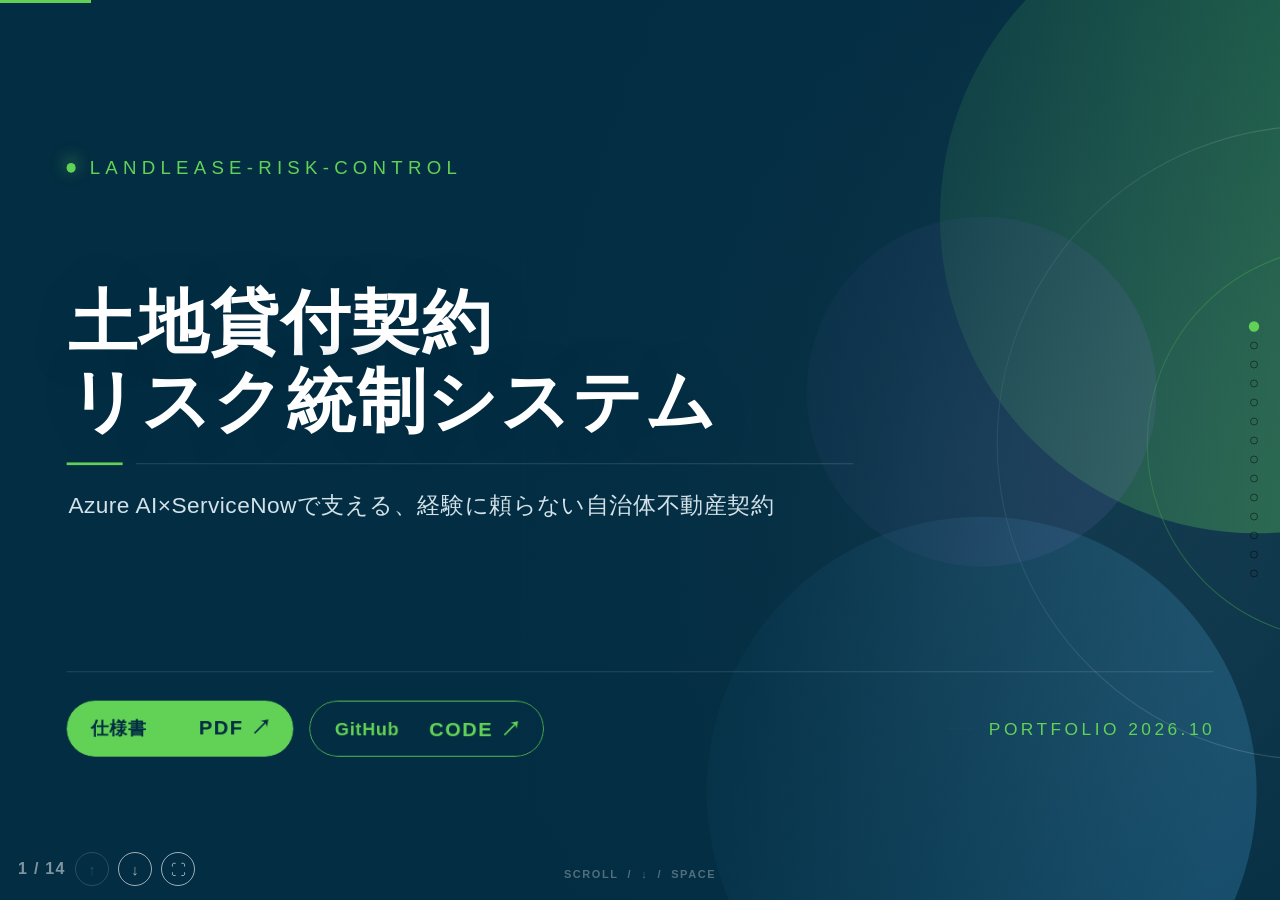
==== commit adaf4112: "動画の埋め込み" ====
--- a/docs/index.html
+++ b/docs/index.html
@@ -205,21 +205,16 @@
 <div id="bar"><i></i></div>
 
 <main id="deck">
-<section class="page" id="p1" data-page="1" style="--pagebg:#032D42"><div class="bleed" aria-hidden="true"><div class="sh" style="left:990.0px;top:-90.0px;width:570.0px;height:570.0px;background:rgba(98,210,86,0.32);border-radius:50%"></div><div class="sh" style="left:780.0px;top:465.0px;width:495.0px;height:495.0px;background:rgba(58,150,200,0.3);border-radius:50%"></div><div class="sh" style="left:870.0px;top:195.0px;width:315.0px;height:315.0px;background:rgba(140,120,220,0.18);border-radius:50%"></div><div class="sh" style="left:615.0px;top:0.0px;width:825.0px;height:810.0px;background:radial-gradient(circle at 50% 50%, rgba(255,255,255,0.11) 0.0%, rgba(255,255,255,0.0) 100.0%)"></div><div class="sh" style="left:1041.14px;top:112.5px;width:571.36px;height:571.36px;border:0.75px solid rgba(255,255,255,0.16);border-radius:50%"></div><div class="sh" style="left:1176.14px;top:222.0px;width:353.86px;height:353.86px;border:0.75px solid rgba(98,210,86,0.34);border-radius:50%"></div><div class="sh" style="left:615.0px;top:0.0px;width:825.0px;height:810.0px;background:linear-gradient(100.0deg, rgba(3,45,66,1.0) 6.0%, rgba(3,45,66,0.82) 32.0%, rgba(3,45,66,0.06) 78.0%)"></div></div><div class="stage"><div class="slide" style="background:transparent"><div class="sh" style="left:75.0px;top:82.02px;width:10.49px;height:10.49px;background:#62D256;border-radius:50%;box-shadow:-0.0px -4.0px 18.0px rgba(98,210,86,0.8)"></div><div class="sh" style="left:98.99px;top:75.0px;width:460.64px;height:27.55px;padding:2.0px 2.0px 2.0px 2.0px;display:flex;flex-direction:column;justify-content:flex-start"><p style="text-align:left;line-height:1.08"><span style="font-size:21.0px;letter-spacing:5.88px;color:#62D256">LANDLEASE-RISK-CONTROL</span></p></div><div class="sh" style="left:75.0px;top:215.12px;width:735.11px;height:184.74px;text-shadow:0.0px 1.5px 36.0px rgba(3,45,66,0.92);padding:2.0px 2.0px 2.0px 2.0px;display:flex;flex-direction:column;justify-content:flex-start"><p style="text-align:left;line-height:1.144"><span style="font-size:78.0px;font-weight:700;letter-spacing:1.56px;color:#FFFFFF">土地貸付契約</span><span style="font-size:78.0px;font-weight:700;letter-spacing:1.56px;color:#FFFFFF">&nbsp;</span></p><p style="text-align:left;line-height:1.144"><span style="font-size:78.0px;font-weight:700;letter-spacing:1.56px;color:#FFFFFF">リスク統制システム</span></p></div><div class="sh" style="left:75.0px;top:419.25px;width:62.99px;height:2.25px;background:#62D256"></div><div class="sh" style="left:152.99px;top:420.0px;width:807.01px;height:0.75px;background:rgba(255,255,255,0.16)"></div><div class="sh" style="left:75.0px;top:444.0px;width:952.49px;height:86.99px;padding:2.0px 2.0px 2.0px 2.0px;display:flex;flex-direction:column;justify-content:flex-start"><p style="text-align:left;line-height:1.722"><span style="font-size:25.5px;letter-spacing:0.51px;color:#D3E2E9">Azure AI×ServiceNowで支える、経験に頼らない自治体不動産契約</span></p></div><div class="sh" style="left:75.0px;top:653.6px;width:1290.0px;height:0.75px;background:rgba(255,255,255,0.14)"></div><a class="grp btn btn-primary" style="left:75.0px;top:687.27px;width:255.0px;height:62.73px;border-radius:31.5px" href="https://github.com/kabigon-89/landlease-risk-control/blob/main/docs/documents/spec.pdf" target="_blank" rel="noopener noreferrer" aria-label="仕様書PDFを開く"><div class="sh" style="left:0.0px;top:0.0px;width:255.0px;height:62.73px;background:#62D256;border-radius:31.36px;box-shadow:0.0px 7.5px 30.0px rgba(98,210,86,0.28)"></div><div class="sh" style="left:25.49px;top:16.71px;width:69.19px;height:32.32px;padding:2.0px 2.0px 2.0px 2.0px;display:flex;flex-direction:column;justify-content:flex-start"><p style="text-align:left;line-height:1.2"><span style="font-size:20.25px;font-weight:700;letter-spacing:0.81px;color:#032D42">仕様書</span></p></div><div class="sh" style="left:146.75px;top:15.0px;width:88.76px;height:35.73px;padding:2.0px 2.0px 2.0px 2.0px;display:flex;flex-direction:column;justify-content:flex-start"><p style="text-align:left;line-height:1.2"><span style="font-size:22.5px;font-weight:700;letter-spacing:1.8px;color:#032D42">PDF ↗︎</span></p></div></a><a class="grp btn btn-ghost" style="left:347.99px;top:687.27px;width:264.06px;height:62.73px;border-radius:31.5px" href="https://github.com/kabigon-89/landlease-risk-control" target="_blank" rel="noopener noreferrer" aria-label="GitHubリポジトリを開く"><div class="sh" style="left:0.0px;top:0.0px;width:264.06px;height:62.73px;border:1.36px solid #62D256;border-radius:31.36px"></div><div class="sh" style="left:26.86px;top:19.21px;width:84.78px;height:27.3px;padding:2.0px 2.0px 2.0px 2.0px;display:flex;flex-direction:column;justify-content:flex-start"><p style="text-align:left;line-height:1.132"><span style="font-size:20.25px;font-weight:700;letter-spacing:0.81px;color:#62D256">GitHub</span></p></div><div class="sh" style="left:132.64px;top:17.87px;width:115.02px;height:30.0px;padding:2.0px 2.0px 2.0px 2.0px;display:flex;flex-direction:column;justify-content:flex-start"><p style="text-align:left;line-height:1.125"><span style="font-size:22.5px;font-weight:700;letter-spacing:1.8px;color:#62D256">CODE ↗︎</span></p></div></a><div class="sh" style="left:1065.47px;top:717.89px;width:30.0px;height:1.49px;background:#17485C"></div><div class="sh" style="left:1110.47px;top:707.39px;width:279.98px;height:25.5px;padding:2.0px 2.0px 2.0px 2.0px;display:flex;flex-direction:column;justify-content:flex-start"><p style="text-align:left;line-height:1.08"><span style="font-size:19.5px;letter-spacing:3.9px;color:#62D256">PORTFOLIO 2026.10</span></p></div></div></div></section><section class="page" id="p2" data-page="2" style="--pagebg:#FFFFFF"><div class="stage"><div class="slide" style="background:#FFFFFF"><div class="sh" style="left:75.0px;top:189.9px;width:1290.0px;height:1.2px;background:#032D42"></div><div class="sh" style="left:99.0px;top:66.0px;width:162.44px;height:34.2px;padding:2.0px 2.0px 2.0px 2.0px;display:flex;flex-direction:column;justify-content:flex-start"><p style="text-align:left;line-height:0.96"><span style="font-size:17.85px;font-weight:700;letter-spacing:6.63px;color:#0F7A3D">CONTENTS</span></p></div><div class="sh" style="left:99.0px;top:104.7px;width:162.44px;height:70.2px;padding:2.0px 2.0px 2.0px 2.0px;display:flex;flex-direction:column;justify-content:flex-start"><p style="text-align:left;line-height:1.2"><span style="font-size:46.5px;font-weight:700;color:#032D42">目次</span></p></div><div class="sh" style="left:1005.36px;top:145.5px;width:395.61px;height:29.4px;padding:2.0px 2.0px 2.0px 2.0px;display:flex;flex-direction:column;justify-content:flex-start"><p style="text-align:left;line-height:1.2"><span style="font-size:18.0px;color:#4E6A78">項目をクリックすると各ページへ移動します</span></p></div><div class="sh" style="left:75.0px;top:290.77px;width:596.63px;height:0.75px;background:#E2EAEE"></div><div class="sh" style="left:75.0px;top:358.48px;width:596.63px;height:0.75px;background:#E2EAEE"></div><div class="sh" style="left:75.0px;top:426.19px;width:596.63px;height:0.75px;background:#E2EAEE"></div><div class="sh" style="left:75.0px;top:493.9px;width:596.63px;height:0.75px;background:#E2EAEE"></div><div class="sh" style="left:75.0px;top:561.61px;width:596.63px;height:0.75px;background:#E2EAEE"></div><div class="sh" style="left:75.0px;top:629.32px;width:596.63px;height:0.75px;background:#E2EAEE"></div><div class="sh" style="left:768.38px;top:290.77px;width:596.63px;height:0.75px;background:#E2EAEE"></div><div class="sh" style="left:768.38px;top:358.48px;width:596.63px;height:0.75px;background:#E2EAEE"></div><div class="sh" style="left:768.38px;top:426.19px;width:596.63px;height:0.75px;background:#E2EAEE"></div><div class="sh" style="left:768.38px;top:493.9px;width:596.63px;height:0.75px;background:#E2EAEE"></div><div class="sh" style="left:768.38px;top:561.61px;width:596.63px;height:0.75px;background:#E2EAEE"></div><div class="grp toc-row" style="left:64.0px;top:230.92px;width:624.0px;height:52.0px" role="button" tabindex="0" data-goto="3"><div class="sh" style="left:11.0px;top:7.1px;width:58.5px;height:37.8px;padding:2.0px 2.0px 2.0px 2.0px;display:flex;flex-direction:column;justify-content:flex-start"><p style="text-align:right;line-height:1.08"><span style="font-size:28.5px;font-weight:700;color:#0F7A3D">01</span></p></div><div class="sh" style="left:86.0px;top:7.1px;width:500.0px;height:37.8px;padding:2.0px 2.0px 2.0px 2.0px;display:flex;flex-direction:column;justify-content:flex-start"><p style="text-align:left;line-height:1.2"><span style="font-size:24.0px;color:#032D42">背景</span></p></div><div class="sh chev" style="left:595.63px;top:14.3px;width:12.0px;height:23.4px;padding:2.0px 2.0px 2.0px 2.0px;display:flex;flex-direction:column;justify-content:flex-start"><p style="text-align:left;line-height:1.08"><span style="font-size:16.65px;color:#9DB2BD">›︎</span></p></div></div><div class="grp toc-row" style="left:64.0px;top:298.63px;width:624.0px;height:52.0px" role="button" tabindex="0" data-goto="4"><div class="sh" style="left:11.0px;top:7.1px;width:58.5px;height:37.8px;padding:2.0px 2.0px 2.0px 2.0px;display:flex;flex-direction:column;justify-content:flex-start"><p style="text-align:right;line-height:1.08"><span style="font-size:28.5px;font-weight:700;color:#0F7A3D">02</span></p></div><div class="sh" style="left:86.0px;top:7.1px;width:500.0px;height:37.8px;padding:2.0px 2.0px 2.0px 2.0px;display:flex;flex-direction:column;justify-content:flex-start"><p style="text-align:left;line-height:1.2"><span style="font-size:24.0px;color:#032D42">解決策</span></p></div><div class="sh chev" style="left:595.63px;top:14.3px;width:12.0px;height:23.4px;padding:2.0px 2.0px 2.0px 2.0px;display:flex;flex-direction:column;justify-content:flex-start"><p style="text-align:left;line-height:1.08"><span style="font-size:16.65px;color:#9DB2BD">›︎</span></p></div></div><div class="grp toc-row" style="left:64.0px;top:366.34px;width:624.0px;height:52.0px" role="button" tabindex="0" data-goto="5"><div class="sh" style="left:11.0px;top:7.1px;width:58.5px;height:37.8px;padding:2.0px 2.0px 2.0px 2.0px;display:flex;flex-direction:column;justify-content:flex-start"><p style="text-align:right;line-height:1.08"><span style="font-size:28.5px;font-weight:700;color:#0F7A3D">03</span></p></div><div class="sh" style="left:86.0px;top:7.1px;width:500.0px;height:37.8px;padding:2.0px 2.0px 2.0px 2.0px;display:flex;flex-direction:column;justify-content:flex-start"><p style="text-align:left;line-height:1.2"><span style="font-size:24.0px;color:#032D42">スコープ定義</span></p></div><div class="sh chev" style="left:595.63px;top:14.3px;width:12.0px;height:23.4px;padding:2.0px 2.0px 2.0px 2.0px;display:flex;flex-direction:column;justify-content:flex-start"><p style="text-align:left;line-height:1.08"><span style="font-size:16.65px;color:#9DB2BD">›︎</span></p></div></div><div class="grp toc-row" style="left:64.0px;top:434.04px;width:624.0px;height:52.0px" role="button" tabindex="0" data-goto="6"><div class="sh" style="left:11.0px;top:7.1px;width:58.5px;height:37.8px;padding:2.0px 2.0px 2.0px 2.0px;display:flex;flex-direction:column;justify-content:flex-start"><p style="text-align:right;line-height:1.08"><span style="font-size:28.5px;font-weight:700;color:#0F7A3D">04</span></p></div><div class="sh" style="left:86.0px;top:7.1px;width:500.0px;height:37.8px;padding:2.0px 2.0px 2.0px 2.0px;display:flex;flex-direction:column;justify-content:flex-start"><p style="text-align:left;line-height:1.2"><span style="font-size:24.0px;color:#032D42">システム概要</span></p></div><div class="sh chev" style="left:595.63px;top:14.3px;width:12.0px;height:23.4px;padding:2.0px 2.0px 2.0px 2.0px;display:flex;flex-direction:column;justify-content:flex-start"><p style="text-align:left;line-height:1.08"><span style="font-size:16.65px;color:#9DB2BD">›︎</span></p></div></div><div class="grp toc-row" style="left:64.0px;top:501.75px;width:624.0px;height:52.0px" role="button" tabindex="0" data-goto="7"><div class="sh" style="left:11.0px;top:7.1px;width:58.5px;height:37.8px;padding:2.0px 2.0px 2.0px 2.0px;display:flex;flex-direction:column;justify-content:flex-start"><p style="text-align:right;line-height:1.08"><span style="font-size:28.5px;font-weight:700;color:#0F7A3D">05</span></p></div><div class="sh" style="left:86.0px;top:7.1px;width:500.0px;height:37.8px;padding:2.0px 2.0px 2.0px 2.0px;display:flex;flex-direction:column;justify-content:flex-start"><p style="text-align:left;line-height:1.2"><span style="font-size:24.0px;color:#032D42">システムアーキテクチャ</span></p></div><div class="sh chev" style="left:595.63px;top:14.3px;width:12.0px;height:23.4px;padding:2.0px 2.0px 2.0px 2.0px;display:flex;flex-direction:column;justify-content:flex-start"><p style="text-align:left;line-height:1.08"><span style="font-size:16.65px;color:#9DB2BD">›︎</span></p></div></div><div class="grp toc-row" style="left:64.0px;top:569.46px;width:624.0px;height:52.0px" role="button" tabindex="0" data-goto="8"><div class="sh" style="left:11.0px;top:7.1px;width:58.5px;height:37.8px;padding:2.0px 2.0px 2.0px 2.0px;display:flex;flex-direction:column;justify-content:flex-start"><p style="text-align:right;line-height:1.08"><span style="font-size:28.5px;font-weight:700;color:#0F7A3D">06</span></p></div><div class="sh" style="left:86.0px;top:7.1px;width:500.0px;height:37.8px;padding:2.0px 2.0px 2.0px 2.0px;display:flex;flex-direction:column;justify-content:flex-start"><p style="text-align:left;line-height:1.2"><span style="font-size:24.0px;color:#032D42">リスク・コントロール・マトリクス</span></p></div><div class="sh chev" style="left:595.63px;top:14.3px;width:12.0px;height:23.4px;padding:2.0px 2.0px 2.0px 2.0px;display:flex;flex-direction:column;justify-content:flex-start"><p style="text-align:left;line-height:1.08"><span style="font-size:16.65px;color:#9DB2BD">›︎</span></p></div></div><div class="grp toc-row" style="left:64.0px;top:637.17px;width:624.0px;height:52.0px" role="button" tabindex="0" data-goto="9"><div class="sh" style="left:11.0px;top:7.1px;width:58.5px;height:37.8px;padding:2.0px 2.0px 2.0px 2.0px;display:flex;flex-direction:column;justify-content:flex-start"><p style="text-align:right;line-height:1.08"><span style="font-size:28.5px;font-weight:700;color:#0F7A3D">07</span></p></div><div class="sh" style="left:86.0px;top:7.1px;width:500.0px;height:37.8px;padding:2.0px 2.0px 2.0px 2.0px;display:flex;flex-direction:column;justify-content:flex-start"><p style="text-align:left;line-height:1.2"><span style="font-size:24.0px;color:#032D42">契約書チェックの仕組み</span></p></div><div class="sh chev" style="left:595.63px;top:14.3px;width:12.0px;height:23.4px;padding:2.0px 2.0px 2.0px 2.0px;display:flex;flex-direction:column;justify-content:flex-start"><p style="text-align:left;line-height:1.08"><span style="font-size:16.65px;color:#9DB2BD">›︎</span></p></div></div><div class="grp toc-row" style="left:757.38px;top:230.92px;width:624.0px;height:52.0px" role="button" tabindex="0" data-goto="10"><div class="sh" style="left:11.0px;top:7.1px;width:58.5px;height:37.8px;padding:2.0px 2.0px 2.0px 2.0px;display:flex;flex-direction:column;justify-content:flex-start"><p style="text-align:right;line-height:1.08"><span style="font-size:28.5px;font-weight:700;color:#0F7A3D">08</span></p></div><div class="sh" style="left:86.0px;top:7.1px;width:500.0px;height:37.8px;padding:2.0px 2.0px 2.0px 2.0px;display:flex;flex-direction:column;justify-content:flex-start"><p style="text-align:left;line-height:1.2"><span style="font-size:24.0px;color:#032D42">デモ①（期日管理・契約書チェック）</span></p></div><div class="sh chev" style="left:595.62px;top:14.3px;width:12.0px;height:23.4px;padding:2.0px 2.0px 2.0px 2.0px;display:flex;flex-direction:column;justify-content:flex-start"><p style="text-align:left;line-height:1.08"><span style="font-size:16.65px;color:#9DB2BD">›︎</span></p></div></div><div class="grp toc-row" style="left:757.38px;top:298.63px;width:624.0px;height:52.0px" role="button" tabindex="0" data-goto="11"><div class="sh" style="left:11.0px;top:7.1px;width:58.5px;height:37.8px;padding:2.0px 2.0px 2.0px 2.0px;display:flex;flex-direction:column;justify-content:flex-start"><p style="text-align:right;line-height:1.08"><span style="font-size:28.5px;font-weight:700;color:#0F7A3D">09</span></p></div><div class="sh" style="left:86.0px;top:7.1px;width:500.0px;height:37.8px;padding:2.0px 2.0px 2.0px 2.0px;display:flex;flex-direction:column;justify-content:flex-start"><p style="text-align:left;line-height:1.2"><span style="font-size:24.0px;color:#032D42">デモ②（契約書バージョン管理）</span></p></div><div class="sh chev" style="left:595.62px;top:14.3px;width:12.0px;height:23.4px;padding:2.0px 2.0px 2.0px 2.0px;display:flex;flex-direction:column;justify-content:flex-start"><p style="text-align:left;line-height:1.08"><span style="font-size:16.65px;color:#9DB2BD">›︎</span></p></div></div><div class="grp toc-row" style="left:757.38px;top:366.34px;width:624.0px;height:52.0px" role="button" tabindex="0" data-goto="12"><div class="sh" style="left:11.0px;top:7.1px;width:58.5px;height:37.8px;padding:2.0px 2.0px 2.0px 2.0px;display:flex;flex-direction:column;justify-content:flex-start"><p style="text-align:right;line-height:1.08"><span style="font-size:28.5px;font-weight:700;color:#0F7A3D">10</span></p></div><div class="sh" style="left:86.0px;top:7.1px;width:500.0px;height:37.8px;padding:2.0px 2.0px 2.0px 2.0px;display:flex;flex-direction:column;justify-content:flex-start"><p style="text-align:left;line-height:1.2"><span style="font-size:24.0px;color:#032D42">現場での活用場面</span></p></div><div class="sh chev" style="left:595.62px;top:14.3px;width:12.0px;height:23.4px;padding:2.0px 2.0px 2.0px 2.0px;display:flex;flex-direction:column;justify-content:flex-start"><p style="text-align:left;line-height:1.08"><span style="font-size:16.65px;color:#9DB2BD">›︎</span></p></div></div><div class="grp toc-row" style="left:757.38px;top:434.04px;width:624.0px;height:52.0px" role="button" tabindex="0" data-goto="13"><div class="sh" style="left:11.0px;top:7.1px;width:58.5px;height:37.8px;padding:2.0px 2.0px 2.0px 2.0px;display:flex;flex-direction:column;justify-content:flex-start"><p style="text-align:right;line-height:1.08"><span style="font-size:28.5px;font-weight:700;color:#0F7A3D">11</span></p></div><div class="sh" style="left:86.0px;top:7.1px;width:500.0px;height:37.8px;padding:2.0px 2.0px 2.0px 2.0px;display:flex;flex-direction:column;justify-content:flex-start"><p style="text-align:left;line-height:1.2"><span style="font-size:24.0px;color:#032D42">システム導入の効果</span></p></div><div class="sh chev" style="left:595.62px;top:14.3px;width:12.0px;height:23.4px;padding:2.0px 2.0px 2.0px 2.0px;display:flex;flex-direction:column;justify-content:flex-start"><p style="text-align:left;line-height:1.08"><span style="font-size:16.65px;color:#9DB2BD">›︎</span></p></div></div><div class="grp toc-row" style="left:757.38px;top:501.75px;width:624.0px;height:52.0px" role="button" tabindex="0" data-goto="14"><div class="sh" style="left:11.0px;top:7.1px;width:58.5px;height:37.8px;padding:2.0px 2.0px 2.0px 2.0px;display:flex;flex-direction:column;justify-content:flex-start"><p style="text-align:right;line-height:1.08"><span style="font-size:28.5px;font-weight:700;color:#0F7A3D">12</span></p></div><div class="sh" style="left:86.0px;top:7.1px;width:500.0px;height:37.8px;padding:2.0px 2.0px 2.0px 2.0px;display:flex;flex-direction:column;justify-content:flex-start"><p style="text-align:left;line-height:1.2"><span style="font-size:24.0px;color:#032D42">拡張の方向性</span></p></div><div class="sh chev" style="left:595.62px;top:14.3px;width:12.0px;height:23.4px;padding:2.0px 2.0px 2.0px 2.0px;display:flex;flex-direction:column;justify-content:flex-start"><p style="text-align:left;line-height:1.08"><span style="font-size:16.65px;color:#9DB2BD">›︎</span></p></div></div><div class="grp toc-row" style="left:757.38px;top:569.46px;width:624.0px;height:52.0px" role="button" tabindex="0" data-goto="15"><div class="sh" style="left:11.0px;top:7.1px;width:58.5px;height:37.8px;padding:2.0px 2.0px 2.0px 2.0px;display:flex;flex-direction:column;justify-content:flex-start"><p style="text-align:right;line-height:1.08"><span style="font-size:28.5px;font-weight:700;color:#0F7A3D">13</span></p></div><div class="sh" style="left:86.0px;top:7.1px;width:500.0px;height:37.8px;padding:2.0px 2.0px 2.0px 2.0px;display:flex;flex-direction:column;justify-content:flex-start"><p style="text-align:left;line-height:1.2"><span style="font-size:24.0px;color:#032D42">おわりに</span></p></div><div class="sh chev" style="left:595.62px;top:14.3px;width:12.0px;height:23.4px;padding:2.0px 2.0px 2.0px 2.0px;display:flex;flex-direction:column;justify-content:flex-start"><p style="text-align:left;line-height:1.08"><span style="font-size:16.65px;color:#9DB2BD">›︎</span></p></div></div><div class="sh" style="left:719.5px;top:215.1px;width:1.0px;height:486.9px;background:linear-gradient(180.0deg, rgba(215,226,232,0.0) 0.0%, rgba(215,226,232,1.0) 18.0%, rgba(215,226,232,1.0) 82.0%, rgba(215,226,232,0.0) 100.0%)"></div><div class="sh" style="left:75.0px;top:723.0px;width:1290.0px;height:0.75px;background:#C9D7DE"></div><div class="sh" style="left:1356.66px;top:738.6px;width:14.34px;height:20.4px;padding:2.0px 2.0px 2.0px 2.0px;display:flex;flex-direction:column;justify-content:flex-start"><p style="text-align:left;line-height:1.08"><span style="font-size:15.0px;color:#4E6A78">2</span></p></div></div></div></section><section class="page" id="p3" data-page="3" style="--pagebg:#032D42"><div class="stage"><div class="slide" style="background:#032D42"><div class="sh" style="left:75.0px;top:139.9px;width:1290.0px;height:2.05px;background:#17485C"></div><div class="sh" style="left:75.0px;top:78.95px;width:44.62px;height:33.0px;padding:2.0px 2.0px 2.0px 2.0px;display:flex;flex-direction:column;justify-content:flex-start"><p style="text-align:left;line-height:1.2"><span style="font-size:22.5px;font-weight:700;letter-spacing:4.08px;color:#62D256">01</span></p></div><div class="sh" style="left:119.62px;top:66.0px;width:84.0px;height:58.91px;padding:2.0px 2.0px 2.0px 2.0px;display:flex;flex-direction:column;justify-content:flex-start"><p style="text-align:left;line-height:1.2"><span style="font-size:39.0px;font-weight:700;color:#FFFFFF">背景</span></p></div><div class="sh" style="left:75.0px;top:174.94px;width:6.0px;height:108.75px;background:#62D256"></div><div class="sh" style="left:106.49px;top:174.94px;width:1143.3px;height:111.75px;padding:2.0px 2.0px 2.0px 2.0px;display:flex;flex-direction:column;justify-content:flex-start"><p style="text-align:left;line-height:1.495"><span style="font-size:37.5px;font-weight:700;letter-spacing:0.38px;color:#FFFFFF">法律知識がない私には</span><span style="font-size:37.5px;font-weight:700;letter-spacing:0.38px;color:#FFFFFF">、</span></p><p style="text-align:left;line-height:1.495"><span style="font-size:37.5px;font-weight:700;letter-spacing:0.38px;color:#FFFFFF">この契約が正しいのか判断ができなかった</span></p></div><div class="sh" style="left:75.0px;top:364.95px;width:1290.0px;height:1.36px;background:#62D256"></div><div class="sh" style="left:75.0px;top:325.69px;width:623.89px;height:30.27px;padding:2.0px 2.0px 2.0px 2.0px;display:flex;flex-direction:column;justify-content:flex-start"><p style="text-align:left;line-height:1.2"><span style="font-size:18.75px;font-weight:700;letter-spacing:2.25px;color:#FFFFFF">現状</span></p></div><div class="sh" style="left:721.67px;top:325.69px;width:709.91px;height:30.27px;padding:2.0px 2.0px 2.0px 2.0px;display:flex;flex-direction:column;justify-content:flex-start"><p style="text-align:left;line-height:1.2"><span style="font-size:18.75px;font-weight:700;letter-spacing:2.25px;color:#62D256">発生しうるリスク</span></p></div><div class="sh" style="left:75.0px;top:478.14px;width:1290.0px;height:0.75px;background:#17485C"></div><div class="sh" style="left:75.0px;top:399.31px;width:6.74px;height:6.74px;background:#3F6B80"></div><div class="sh" style="left:96.74px;top:388.82px;width:540.17px;height:69.82px;padding:2.0px 2.0px 2.0px 2.0px;display:flex;flex-direction:column;justify-content:flex-start"><p style="text-align:left;line-height:1.557"><span style="font-size:20.25px;color:#C9DBE4">契約更新の期日を、担当者がExcelに手入力して管理している</span></p></div><div class="sh" style="left:639.18px;top:405.86px;width:63.0px;height:35.73px;padding:2.0px 2.0px 2.0px 2.0px;display:flex;flex-direction:column;justify-content:center"><p style="text-align:center;line-height:1.2"><span style="font-size:22.5px;font-weight:700;color:#62D256">▶︎</span></p></div><div class="sh" style="left:721.67px;top:399.31px;width:6.74px;height:6.74px;background:#62D256"></div><div class="sh" style="left:743.42px;top:388.82px;width:640.23px;height:69.82px;padding:2.0px 2.0px 2.0px 2.0px;display:flex;flex-direction:column;justify-content:flex-start"><p style="text-align:left;line-height:1.557"><span style="font-size:20.25px;color:#FFFFFF">更新忘れによる不法占有、契約変更・解除の申出期限の徒過、支払遅滞による延滞金の発生</span></p></div><div class="sh" style="left:75.0px;top:590.64px;width:1290.0px;height:0.75px;background:#17485C"></div><div class="sh" style="left:75.0px;top:511.81px;width:6.74px;height:6.74px;background:#3F6B80"></div><div class="sh" style="left:96.74px;top:501.32px;width:540.17px;height:69.82px;padding:2.0px 2.0px 2.0px 2.0px;display:flex;flex-direction:column;justify-content:flex-start"><p style="text-align:left;line-height:1.557"><span style="font-size:20.25px;color:#C9DBE4">法律の専門知識がない職員が、多額の資金が動く不動産契約の条項を審査・作成している</span></p></div><div class="sh" style="left:639.18px;top:518.36px;width:63.0px;height:35.73px;padding:2.0px 2.0px 2.0px 2.0px;display:flex;flex-direction:column;justify-content:center"><p style="text-align:center;line-height:1.2"><span style="font-size:22.5px;font-weight:700;color:#62D256">▶︎</span></p></div><div class="sh" style="left:721.67px;top:511.81px;width:6.74px;height:6.74px;background:#62D256"></div><div class="sh" style="left:743.42px;top:501.32px;width:640.23px;height:69.82px;padding:2.0px 2.0px 2.0px 2.0px;display:flex;flex-direction:column;justify-content:flex-start"><p style="text-align:left;line-height:1.557"><span style="font-size:20.25px;color:#FFFFFF">必要な条文の抜け漏れ、解釈の余地が複数ある表現等により、相手方に有利な抗弁権を与え、契約の不履行、紛争の原因となる</span></p></div><div class="sh" style="left:75.0px;top:624.31px;width:6.74px;height:6.74px;background:#3F6B80"></div><div class="sh" style="left:96.74px;top:613.82px;width:540.17px;height:69.82px;padding:2.0px 2.0px 2.0px 2.0px;display:flex;flex-direction:column;justify-content:flex-start"><p style="text-align:left;line-height:1.557"><span style="font-size:20.25px;color:#C9DBE4">数年周期の人事異動により、契約時の相手方との交渉経緯や賃料等の算出方法が、契約更新時に引き継がれない</span></p></div><div class="sh" style="left:639.18px;top:630.86px;width:63.0px;height:35.73px;padding:2.0px 2.0px 2.0px 2.0px;display:flex;flex-direction:column;justify-content:center"><p style="text-align:center;line-height:1.2"><span style="font-size:22.5px;font-weight:700;color:#62D256">▶︎</span></p></div><div class="sh" style="left:721.67px;top:624.31px;width:6.74px;height:6.74px;background:#62D256"></div><div class="sh" style="left:743.42px;top:613.82px;width:640.23px;height:69.82px;padding:2.0px 2.0px 2.0px 2.0px;display:flex;flex-direction:column;justify-content:flex-start"><p style="text-align:left;line-height:1.557"><span style="font-size:20.25px;color:#FFFFFF">業務が属人化していることで、過去のトラブルの再発や誤った金額の徴収、支払が生じる可能性</span></p></div><div class="sh" style="left:75.0px;top:724.1px;width:1290.0px;height:0.75px;background:#17485C"></div><div class="sh" style="left:1356.65px;top:738.28px;width:14.35px;height:20.73px;padding:2.0px 2.0px 2.0px 2.0px;display:flex;flex-direction:column;justify-content:flex-start"><p style="text-align:left;line-height:1.08"><span style="font-size:15.0px;color:#9FB6C1">3</span></p></div></div></div></section><section class="page" id="p4" data-page="4" style="--pagebg:#032D42"><div class="stage"><div class="slide" style="background:#032D42"><div class="sh" style="left:75.0px;top:139.9px;width:1290.0px;height:2.05px;background:#17485C"></div><div class="sh" style="left:75.0px;top:78.95px;width:48.47px;height:33.0px;padding:2.0px 2.0px 2.0px 2.0px;display:flex;flex-direction:column;justify-content:flex-start"><p style="text-align:left;line-height:1.2"><span style="font-size:22.5px;font-weight:700;letter-spacing:4.08px;color:#62D256">02</span></p></div><div class="sh" style="left:123.47px;top:66.0px;width:128.71px;height:58.91px;padding:2.0px 2.0px 2.0px 2.0px;display:flex;flex-direction:column;justify-content:flex-start"><p style="text-align:left;line-height:1.2"><span style="font-size:39.0px;font-weight:700;color:#FFFFFF">解決策</span></p></div><div class="sh" style="left:75.0px;top:174.94px;width:6.0px;height:101.25px;background:#62D256"></div><div class="sh" style="left:106.49px;top:174.94px;width:1066.82px;height:120.0px;padding:2.0px 2.0px 2.0px 2.0px;display:flex;flex-direction:column;justify-content:flex-start"><p style="text-align:left;line-height:1.495"><span style="font-size:37.5px;font-weight:700;letter-spacing:0.38px;color:#FFFFFF">見落としへの不安を</span><span style="font-size:37.5px;font-weight:700;letter-spacing:0.38px;color:#FFFFFF">、</span></p><p style="text-align:left;line-height:1.495"><span style="font-size:37.5px;font-weight:700;letter-spacing:0.38px;color:#FFFFFF">個人の経験ではなく</span><span style="font-size:37.5px;font-weight:700;letter-spacing:0.38px;color:#FFFFFF">&nbsp;</span><span style="font-size:37.5px;font-weight:700;letter-spacing:0.38px;color:#62D256">仕組み</span><span style="font-size:37.5px;font-weight:700;letter-spacing:0.38px;color:#FFFFFF">で受け止める</span></p></div><div class="sh" style="left:75.0px;top:315.18px;width:412.0px;height:148.81px;background:#0A4257"></div><div class="sh" style="left:98.99px;top:336.18px;width:400.42px;height:28.23px;padding:2.0px 2.0px 2.0px 2.0px;display:flex;flex-direction:column;justify-content:flex-start"><p style="text-align:left;line-height:1.08"><span style="font-size:21.0px;font-weight:700;letter-spacing:2.94px;color:#62D256">SOLUTION 1</span></p></div><div class="sh" style="left:98.99px;top:373.4px;width:374.94px;height:72.59px;padding:2.0px 2.0px 2.0px 2.0px;display:flex;flex-direction:column;justify-content:center"><p style="text-align:left;line-height:1.531"><span style="font-size:24.0px;font-weight:700;color:#FFFFFF">更新期日管理のワークフロー化</span></p></div><div class="sh" style="left:513.99px;top:315.18px;width:412.0px;height:148.81px;background:#0A4257"></div><div class="sh" style="left:537.99px;top:336.18px;width:400.42px;height:28.23px;padding:2.0px 2.0px 2.0px 2.0px;display:flex;flex-direction:column;justify-content:flex-start"><p style="text-align:left;line-height:1.08"><span style="font-size:21.0px;font-weight:700;letter-spacing:2.94px;color:#62D256">SOLUTION 2</span></p></div><div class="sh" style="left:537.99px;top:373.4px;width:374.94px;height:72.59px;padding:2.0px 2.0px 2.0px 2.0px;display:flex;flex-direction:column;justify-content:center"><p style="text-align:left;line-height:1.378"><span style="font-size:24.0px;font-weight:700;color:#FFFFFF">AIによる条文・金額算出のリスク抽出</span></p></div><div class="sh" style="left:952.99px;top:315.18px;width:412.0px;height:148.81px;background:#0A4257"></div><div class="sh" style="left:976.98px;top:336.18px;width:400.42px;height:28.23px;padding:2.0px 2.0px 2.0px 2.0px;display:flex;flex-direction:column;justify-content:flex-start"><p style="text-align:left;line-height:1.08"><span style="font-size:21.0px;font-weight:700;letter-spacing:2.94px;color:#62D256">SOLUTION 3</span></p></div><div class="sh" style="left:976.98px;top:373.4px;width:374.94px;height:72.59px;padding:2.0px 2.0px 2.0px 2.0px;display:flex;flex-direction:column;justify-content:center"><p style="text-align:left;line-height:1.531"><span style="font-size:24.0px;font-weight:700;color:#FFFFFF">契約データに紐づくナレッジ蓄積</span></p></div><div class="sh" style="left:54.4px;top:471.49px;width:453.2px;height:34.5px;padding:2.0px 2.0px 2.0px 2.0px;display:flex;flex-direction:column;justify-content:center"><p style="text-align:center;line-height:0.924"><span style="font-size:31.5px;font-weight:700;color:#62D256">▼︎</span></p></div><div class="sh" style="left:493.4px;top:471.49px;width:453.2px;height:34.5px;padding:2.0px 2.0px 2.0px 2.0px;display:flex;flex-direction:column;justify-content:center"><p style="text-align:center;line-height:0.924"><span style="font-size:31.5px;font-weight:700;color:#62D256">▼︎</span></p></div><div class="sh" style="left:932.39px;top:471.49px;width:453.2px;height:34.5px;padding:2.0px 2.0px 2.0px 2.0px;display:flex;flex-direction:column;justify-content:center"><p style="text-align:center;line-height:0.924"><span style="font-size:31.5px;font-weight:700;color:#62D256">▼︎</span></p></div><div class="sh" style="left:75.0px;top:510.49px;width:412.0px;height:186.98px;background:#F4F8FA"></div><div class="sh" style="left:75.0px;top:510.49px;width:412.0px;height:4.09px;background:#62D256"></div><div class="sh" style="left:98.99px;top:535.58px;width:400.42px;height:37.77px;padding:2.0px 2.0px 2.0px 2.0px;display:flex;flex-direction:column;justify-content:flex-start"><p style="text-align:left;line-height:1.2"><span style="font-size:24.0px;font-weight:700;color:#032D42">確実な手続きと業務効率化</span></p></div><div class="sh" style="left:98.99px;top:580.85px;width:374.94px;height:98.62px;padding:2.0px 2.0px 2.0px 2.0px;display:flex;flex-direction:column;justify-content:flex-start"><p style="text-align:left;line-height:1.578"><span style="font-size:18.75px;color:#24485A">定型チェック・期日監視をシステムが代行。繁忙期の業務集中の緩和と、自動通知による契約更新漏れの防止。</span></p></div><div class="sh" style="left:513.99px;top:510.49px;width:412.0px;height:186.98px;background:#F4F8FA"></div><div class="sh" style="left:513.99px;top:510.49px;width:412.0px;height:4.09px;background:#62D256"></div><div class="sh" style="left:537.99px;top:535.58px;width:400.42px;height:37.77px;padding:2.0px 2.0px 2.0px 2.0px;display:flex;flex-direction:column;justify-content:flex-start"><p style="text-align:left;line-height:1.2"><span style="font-size:24.0px;font-weight:700;color:#032D42">心理的安全性の確保</span></p></div><div class="sh" style="left:537.99px;top:580.85px;width:374.94px;height:98.62px;padding:2.0px 2.0px 2.0px 2.0px;display:flex;flex-direction:column;justify-content:flex-start"><p style="text-align:left;line-height:1.578"><span style="font-size:18.75px;color:#24485A">見落としへの不安をシステムが代替。着任直後の職員でも、萎縮せず本来の政策的・専門的判断に集中。</span></p></div><div class="sh" style="left:952.99px;top:510.49px;width:412.0px;height:186.98px;background:#F4F8FA"></div><div class="sh" style="left:952.99px;top:510.49px;width:412.0px;height:4.09px;background:#62D256"></div><div class="sh" style="left:976.98px;top:535.58px;width:400.42px;height:37.77px;padding:2.0px 2.0px 2.0px 2.0px;display:flex;flex-direction:column;justify-content:flex-start"><p style="text-align:left;line-height:1.2"><span style="font-size:24.0px;font-weight:700;color:#032D42">内部統制の強化</span></p></div><div class="sh" style="left:976.98px;top:580.85px;width:374.94px;height:98.62px;padding:2.0px 2.0px 2.0px 2.0px;display:flex;flex-direction:column;justify-content:flex-start"><p style="text-align:left;line-height:1.578"><span style="font-size:18.75px;color:#24485A">職務分掌と監査ログをシステムに組み込み、判断根拠を事後追跡できる透明性と説明責任を確立。口頭での引継ぎが不要に。</span></p></div><div class="sh" style="left:75.0px;top:724.1px;width:1290.0px;height:0.75px;background:#17485C"></div><div class="sh" style="left:1356.65px;top:738.28px;width:14.35px;height:20.73px;padding:2.0px 2.0px 2.0px 2.0px;display:flex;flex-direction:column;justify-content:flex-start"><p style="text-align:left;line-height:1.08"><span style="font-size:15.0px;color:#9FB6C1">4</span></p></div></div></div></section><section class="page" id="p5" data-page="5" style="--pagebg:#FFFFFF"><div class="stage"><div class="slide" style="background:#FFFFFF"><div class="sh" style="left:75.0px;top:139.9px;width:1290.0px;height:2.05px;background:#032D42"></div><div class="sh" style="left:75.0px;top:78.95px;width:48.49px;height:33.0px;padding:2.0px 2.0px 2.0px 2.0px;display:flex;flex-direction:column;justify-content:flex-start"><p style="text-align:left;line-height:1.2"><span style="font-size:22.5px;font-weight:700;letter-spacing:4.08px;color:#0F7A3D">03</span></p></div><div class="sh" style="left:123.49px;top:66.0px;width:254.84px;height:58.91px;padding:2.0px 2.0px 2.0px 2.0px;display:flex;flex-direction:column;justify-content:flex-start"><p style="text-align:left;line-height:1.2"><span style="font-size:39.0px;font-weight:700;color:#032D42">スコープ定義</span></p></div><div class="sh" style="left:75.0px;top:216.66px;width:1290.0px;height:1.36px;background:#B9CBD4"></div><div class="sh" style="left:75.0px;top:174.94px;width:1328.7px;height:35.72px;padding:2.0px 2.0px 2.0px 2.0px;display:flex;flex-direction:column;justify-content:flex-start"><p style="text-align:left;line-height:1.2"><span style="font-size:22.5px;font-weight:700;letter-spacing:2.25px;color:#0F7A3D">対象とする契約</span></p></div><div class="sh" style="left:75.0px;top:236.02px;width:1419.0px;height:50.25px;padding:2.0px 2.0px 2.0px 2.0px;display:flex;flex-direction:column;justify-content:flex-start"><p style="text-align:left;line-height:1.459"><span style="font-size:33.75px;font-weight:700;color:#032D42">行政が貸主となる土地貸付契約</span></p></div><div class="sh" style="left:75.0px;top:290.76px;width:292.0px;height:45.0px;padding:2.0px 2.0px 2.0px 2.0px;display:flex;flex-direction:column;justify-content:flex-start"><p style="text-align:left;line-height:1.68"><span style="font-size:26.25px;color:#032D42">想定規模：年間約20件</span></p></div><div class="sh" style="left:382.45px;top:294.17px;width:769.83px;height:41.25px;padding:2.0px 2.0px 2.0px 2.0px;display:flex;flex-direction:column;justify-content:flex-start"><p style="text-align:left;line-height:1.772"><span style="font-size:22.5px;color:#4E6A78">※ 建物賃貸借・売買・使用貸借・借受契約は対象外（将来拡張スコープ）</span></p></div><div class="sh" style="left:75.0px;top:414.97px;width:1290.0px;height:1.36px;background:#B9CBD4"></div><div class="sh" style="left:75.0px;top:371.75px;width:163.36px;height:35.73px;padding:2.0px 2.0px 2.0px 2.0px;display:flex;flex-direction:column;justify-content:flex-start"><p style="text-align:left;line-height:1.2"><span style="font-size:22.5px;font-weight:700;letter-spacing:2.25px;color:#0F7A3D">対象プロセス</span></p></div><div class="sh" style="left:1105.08px;top:383.62px;width:15.0px;height:8.99px;background:#032D42"></div><div class="sh" style="left:1127.58px;top:379.59px;width:113.46px;height:23.45px;padding:0.0px 0.0px 0.0px 0.0px;display:flex;flex-direction:column;justify-content:flex-start"><p style="text-align:left;line-height:1.2"><span style="font-size:18.0px;color:#4E6A78">システム対象</span></p></div><div class="sh" style="left:1253.03px;top:383.62px;width:15.0px;height:8.99px;background:#FFFFFF;border:1.36px dashed #7A929E"></div><div class="sh" style="left:1275.53px;top:379.59px;width:95.47px;height:23.45px;padding:0.0px 0.0px 0.0px 0.0px;display:flex;flex-direction:column;justify-content:flex-start"><p style="text-align:left;line-height:1.2"><span style="font-size:18.0px;color:#4E6A78">システム外</span></p></div><div class="sh" style="left:75.0px;top:442.93px;width:6.0px;height:19.5px;background:#62D256"></div><div class="sh" style="left:92.99px;top:437.33px;width:90.0px;height:33.68px;padding:2.0px 2.0px 2.0px 2.0px;display:flex;flex-direction:column;justify-content:flex-start"><p style="text-align:left;line-height:1.2"><span style="font-size:21.0px;font-weight:700;color:#032D42">新規起案</span></p></div><div class="sh" style="left:75.0px;top:481.51px;width:197.49px;height:77.41px;background:#F2F6F8;border:1.36px dashed #7A929E"></div><div class="sh" style="left:86.86px;top:496.38px;width:173.77px;height:50.68px;padding:2.0px 2.0px 2.0px 2.0px;display:flex;flex-direction:column;justify-content:center"><p style="text-align:center;line-height:1.431"><span style="font-size:18.0px;color:#4E6A78">契約書作成</span></p></div><div class="sh" style="left:269.49px;top:481.51px;width:27.0px;height:80.41px;padding:2.0px 2.0px 2.0px 2.0px;display:flex;flex-direction:column;justify-content:center"><p style="text-align:center;line-height:1.2"><span style="font-size:18.0px;font-weight:700;color:#0F7A3D">▶︎</span></p></div><div class="sh" style="left:293.49px;top:481.51px;width:197.5px;height:77.41px;background:#032D42"></div><div class="sh" style="left:303.99px;top:495.01px;width:176.5px;height:53.41px;padding:2.0px 2.0px 2.0px 2.0px;display:flex;flex-direction:column;justify-content:center"><p style="text-align:center;line-height:1.431"><span style="font-size:18.0px;font-weight:700;color:#FFFFFF">アップロード</span></p></div><div class="sh" style="left:487.99px;top:481.51px;width:27.0px;height:80.41px;padding:2.0px 2.0px 2.0px 2.0px;display:flex;flex-direction:column;justify-content:center"><p style="text-align:center;line-height:1.2"><span style="font-size:18.0px;font-weight:700;color:#0F7A3D">▶︎</span></p></div><div class="sh" style="left:511.99px;top:481.51px;width:197.5px;height:77.41px;background:#032D42"></div><div class="sh" style="left:522.49px;top:495.01px;width:176.5px;height:53.41px;padding:2.0px 2.0px 2.0px 2.0px;display:flex;flex-direction:column;justify-content:center"><p style="text-align:center;line-height:1.431"><span style="font-size:18.0px;font-weight:700;color:#FFFFFF">AIリスク抽出・</span><br><span style="font-size:18.0px;font-weight:700;color:#FFFFFF">金額検算</span></p></div><div class="sh" style="left:706.5px;top:481.51px;width:27.0px;height:80.41px;padding:2.0px 2.0px 2.0px 2.0px;display:flex;flex-direction:column;justify-content:center"><p style="text-align:center;line-height:1.2"><span style="font-size:18.0px;font-weight:700;color:#0F7A3D">▶︎</span></p></div><div class="sh" style="left:730.49px;top:481.51px;width:197.5px;height:77.41px;background:#032D42"></div><div class="sh" style="left:740.99px;top:495.01px;width:176.5px;height:53.41px;padding:2.0px 2.0px 2.0px 2.0px;display:flex;flex-direction:column;justify-content:center"><p style="text-align:center;line-height:1.431"><span style="font-size:18.0px;font-weight:700;color:#FFFFFF">職員判断・修正</span></p></div><div class="sh" style="left:925.0px;top:481.51px;width:27.0px;height:80.41px;padding:2.0px 2.0px 2.0px 2.0px;display:flex;flex-direction:column;justify-content:center"><p style="text-align:center;line-height:1.2"><span style="font-size:18.0px;font-weight:700;color:#0F7A3D">▶︎</span></p></div><div class="sh" style="left:948.99px;top:481.51px;width:197.5px;height:77.41px;background:#032D42"></div><div class="sh" style="left:959.49px;top:495.01px;width:176.5px;height:53.41px;padding:2.0px 2.0px 2.0px 2.0px;display:flex;flex-direction:column;justify-content:center"><p style="text-align:center;line-height:1.431"><span style="font-size:18.0px;font-weight:700;color:#FFFFFF">所管課確認</span></p></div><div class="sh" style="left:1143.5px;top:481.51px;width:27.0px;height:80.41px;padding:2.0px 2.0px 2.0px 2.0px;display:flex;flex-direction:column;justify-content:center"><p style="text-align:center;line-height:1.2"><span style="font-size:18.0px;font-weight:700;color:#0F7A3D">▶︎</span></p></div><div class="sh" style="left:1167.5px;top:481.51px;width:197.5px;height:77.41px;background:#F2F6F8;border:1.36px dashed #7A929E"></div><div class="sh" style="left:1179.36px;top:496.38px;width:173.78px;height:50.68px;padding:2.0px 2.0px 2.0px 2.0px;display:flex;flex-direction:column;justify-content:center"><p style="text-align:center;line-height:1.431"><span style="font-size:18.0px;color:#4E6A78">起案作成・決裁</span></p></div><div class="sh" style="left:75.0px;top:590.01px;width:6.0px;height:19.5px;background:#62D256"></div><div class="sh" style="left:92.99px;top:584.41px;width:90.0px;height:33.68px;padding:2.0px 2.0px 2.0px 2.0px;display:flex;flex-direction:column;justify-content:flex-start"><p style="text-align:left;line-height:1.2"><span style="font-size:21.0px;font-weight:700;color:#032D42">更新契約</span></p></div><div class="sh" style="left:75.0px;top:628.59px;width:197.49px;height:77.41px;background:#032D42"></div><div class="sh" style="left:85.5px;top:642.09px;width:176.49px;height:53.41px;padding:2.0px 2.0px 2.0px 2.0px;display:flex;flex-direction:column;justify-content:center"><p style="text-align:center;line-height:1.431"><span style="font-size:18.0px;font-weight:700;color:#FFFFFF">更新期日の自動通知</span></p></div><div class="sh" style="left:269.49px;top:628.59px;width:27.0px;height:80.41px;padding:2.0px 2.0px 2.0px 2.0px;display:flex;flex-direction:column;justify-content:center"><p style="text-align:center;line-height:1.2"><span style="font-size:18.0px;font-weight:700;color:#0F7A3D">▶︎</span></p></div><div class="sh" style="left:293.49px;top:628.59px;width:197.5px;height:77.41px;background:#032D42"></div><div class="sh" style="left:303.99px;top:642.09px;width:176.5px;height:53.41px;padding:2.0px 2.0px 2.0px 2.0px;display:flex;flex-direction:column;justify-content:center"><p style="text-align:center;line-height:1.431"><span style="font-size:18.0px;font-weight:700;color:#FFFFFF">所管課の更新・</span><br><span style="font-size:18.0px;font-weight:700;color:#FFFFFF">終了の意向確認</span></p></div><div class="sh" style="left:487.99px;top:628.59px;width:27.0px;height:80.41px;padding:2.0px 2.0px 2.0px 2.0px;display:flex;flex-direction:column;justify-content:center"><p style="text-align:center;line-height:1.2"><span style="font-size:18.0px;font-weight:700;color:#0F7A3D">▶︎</span></p></div><div class="sh" style="left:511.99px;top:628.59px;width:197.5px;height:77.41px;background:#032D42"></div><div class="sh" style="left:522.49px;top:642.09px;width:176.5px;height:53.41px;padding:2.0px 2.0px 2.0px 2.0px;display:flex;flex-direction:column;justify-content:center"><p style="text-align:center;line-height:1.431"><span style="font-size:18.0px;font-weight:700;color:#FFFFFF">AIリスク抽出・</span><br><span style="font-size:18.0px;font-weight:700;color:#FFFFFF">金額検算</span></p></div><div class="sh" style="left:706.5px;top:628.59px;width:27.0px;height:80.41px;padding:2.0px 2.0px 2.0px 2.0px;display:flex;flex-direction:column;justify-content:center"><p style="text-align:center;line-height:1.2"><span style="font-size:18.0px;font-weight:700;color:#0F7A3D">▶︎</span></p></div><div class="sh" style="left:730.49px;top:628.59px;width:197.5px;height:77.41px;background:#032D42"></div><div class="sh" style="left:740.99px;top:642.09px;width:176.5px;height:53.41px;padding:2.0px 2.0px 2.0px 2.0px;display:flex;flex-direction:column;justify-content:center"><p style="text-align:center;line-height:1.431"><span style="font-size:18.0px;font-weight:700;color:#FFFFFF">職員判断・修正</span></p></div><div class="sh" style="left:925.0px;top:628.59px;width:27.0px;height:80.41px;padding:2.0px 2.0px 2.0px 2.0px;display:flex;flex-direction:column;justify-content:center"><p style="text-align:center;line-height:1.2"><span style="font-size:18.0px;font-weight:700;color:#0F7A3D">▶︎</span></p></div><div class="sh" style="left:948.99px;top:628.59px;width:197.5px;height:77.41px;background:#032D42"></div><div class="sh" style="left:959.49px;top:642.09px;width:176.5px;height:53.41px;padding:2.0px 2.0px 2.0px 2.0px;display:flex;flex-direction:column;justify-content:center"><p style="text-align:center;line-height:1.431"><span style="font-size:18.0px;font-weight:700;color:#FFFFFF">所管課確認</span></p></div><div class="sh" style="left:1143.5px;top:628.59px;width:27.0px;height:80.41px;padding:2.0px 2.0px 2.0px 2.0px;display:flex;flex-direction:column;justify-content:center"><p style="text-align:center;line-height:1.2"><span style="font-size:18.0px;font-weight:700;color:#0F7A3D">▶︎</span></p></div><div class="sh" style="left:1167.5px;top:628.59px;width:197.5px;height:77.41px;background:#F2F6F8;border:1.36px dashed #7A929E"></div><div class="sh" style="left:1179.36px;top:643.46px;width:173.78px;height:50.68px;padding:2.0px 2.0px 2.0px 2.0px;display:flex;flex-direction:column;justify-content:center"><p style="text-align:center;line-height:1.431"><span style="font-size:18.0px;color:#4E6A78">起案作成・決裁</span></p></div><div class="sh" style="left:75.0px;top:724.1px;width:1290.0px;height:0.75px;background:#C9D7DE"></div><div class="sh" style="left:1356.65px;top:738.28px;width:14.35px;height:20.73px;padding:2.0px 2.0px 2.0px 2.0px;display:flex;flex-direction:column;justify-content:flex-start"><p style="text-align:left;line-height:1.08"><span style="font-size:15.0px;color:#4E6A78">5</span></p></div></div></div></section><section class="page" id="p6" data-page="6" style="--pagebg:#032D42"><div class="stage"><div class="slide" style="background:#032D42"><div class="sh" style="left:75.0px;top:140.4px;width:1290.0px;height:1.8px;background:#17485C"></div><div class="sh" style="left:75.0px;top:78.6px;width:37.34px;height:34.2px;padding:2.0px 2.0px 2.0px 2.0px;display:flex;flex-direction:column;justify-content:flex-start"><p style="text-align:left;line-height:1.2"><span style="font-size:22.5px;font-weight:700;letter-spacing:4.08px;color:#62D256">04</span></p></div><div class="sh" style="left:124.34px;top:66.0px;width:256.12px;height:59.4px;padding:2.0px 2.0px 2.0px 2.0px;display:flex;flex-direction:column;justify-content:flex-start"><p style="text-align:left;line-height:1.2"><span style="font-size:39.0px;font-weight:700;color:#FFFFFF">システム概要</span></p></div><div class="sh" style="left:75.0px;top:175.2px;width:6.0px;height:108.75px;background:#62D256"></div><div class="sh" style="left:106.5px;top:175.2px;width:1174.2px;height:111.75px;padding:2.0px 2.0px 2.0px 2.0px;display:flex;flex-direction:column;justify-content:flex-start"><p style="text-align:left;line-height:1.359"><span style="font-size:37.5px;font-weight:700;letter-spacing:0.38px;color:#62D256;margin-right:5.0px">ServiceNow</span><span style="font-size:37.5px;font-weight:700;letter-spacing:0.38px;color:#FFFFFF">が定型的な期日管理を</span><span style="font-size:37.5px;font-weight:700;letter-spacing:0.38px;color:#FFFFFF">、</span></p><p style="text-align:left;line-height:1.359"><span style="font-size:37.5px;font-weight:700;letter-spacing:0.38px;color:#62D256;margin-right:5.0px">Azure</span><span style="font-size:37.5px;font-weight:700;letter-spacing:0.38px;color:#FFFFFF">がリスク判断支援を担う二層構成</span></p></div><div class="sh" style="left:75.0px;top:337.95px;width:612.0px;height:437.85px;background:#0A4257"></div><div class="sh" style="left:102.0px;top:366.45px;width:96.35px;height:23.4px;padding:2.0px 2.0px 2.0px 2.0px;display:flex;flex-direction:column;justify-content:flex-start"><p style="text-align:left;line-height:1.2"><span style="font-size:16.0px;letter-spacing:2.52px;color:#62D256">LAYER 1</span></p></div><div class="sh" style="left:102.0px;top:401.85px;width:613.8px;height:37.43px;padding:2.0px 2.0px 2.0px 2.0px;display:flex;flex-direction:column;justify-content:flex-start"><p style="text-align:left;line-height:1.291"><span style="font-size:25.5px;font-weight:700;color:#FFFFFF">ServiceNow</span></p></div><div class="sh" style="left:102.0px;top:451.28px;width:574.74px;height:62.4px;padding:2.0px 2.0px 2.0px 2.0px;display:flex;flex-direction:column;justify-content:flex-start"><p style="text-align:left;line-height:1.572"><span style="font-size:18.0px;color:#C9DBE4">契約更新期日が近づくと自動でチケットを起票し、担当者への通知から対応完了までを一つのワークフローとして管理する。</span></p></div><div class="sh" style="left:102.0px;top:528.68px;width:273.0px;height:103.31px;background:#0D4A60"></div><div class="sh" style="left:117.0px;top:542.18px;width:267.3px;height:28.31px;padding:2.0px 2.0px 2.0px 2.0px;display:flex;flex-direction:column;justify-content:flex-start"><p style="text-align:left;line-height:1.266"><span style="font-size:18.75px;font-weight:700;color:#FFFFFF">契約台帳テーブル</span></p></div><div class="sh" style="left:117.0px;top:573.49px;width:250.29px;height:48.0px;padding:2.0px 2.0px 2.0px 2.0px;display:flex;flex-direction:column;justify-content:flex-start"><p style="text-align:left;line-height:1.397"><span style="font-size:15.0px;font-weight:700;color:#9FB6C1">契約案件とバージョンを親子構造で保持</span></p></div><div class="sh" style="left:387.0px;top:528.68px;width:273.0px;height:103.31px;background:#0D4A60"></div><div class="sh" style="left:402.0px;top:542.18px;width:267.3px;height:28.31px;padding:2.0px 2.0px 2.0px 2.0px;display:flex;flex-direction:column;justify-content:flex-start"><p style="text-align:left;line-height:1.266"><span style="font-size:18.75px;font-weight:700;color:#FFFFFF">期日監視</span></p></div><div class="sh" style="left:402.0px;top:573.49px;width:250.29px;height:48.0px;padding:2.0px 2.0px 2.0px 2.0px;display:flex;flex-direction:column;justify-content:flex-start"><p style="text-align:left;line-height:1.397"><span style="font-size:15.0px;font-weight:700;color:#9FB6C1">契約更新の一定期間前に契約更新・終了の判断のための自動通知を実施</span></p></div><div class="sh" style="left:102.0px;top:643.99px;width:273.0px;height:103.31px;background:#0D4A60"></div><div class="sh" style="left:117.0px;top:657.49px;width:267.3px;height:28.31px;padding:2.0px 2.0px 2.0px 2.0px;display:flex;flex-direction:column;justify-content:flex-start"><p style="text-align:left;line-height:1.266"><span style="font-size:18.75px;font-weight:700;color:#FFFFFF">承認ワークフロー</span></p></div><div class="sh" style="left:117.0px;top:688.8px;width:250.29px;height:48.0px;padding:2.0px 2.0px 2.0px 2.0px;display:flex;flex-direction:column;justify-content:flex-start"><p style="text-align:left;line-height:1.397"><span style="font-size:15.0px;font-weight:700;color:#9FB6C1">関係者間の承認を期限付きで管理し、対応の遅延を防ぐ</span></p></div><div class="sh" style="left:387.0px;top:643.99px;width:273.0px;height:103.31px;background:#0D4A60"></div><div class="sh" style="left:402.0px;top:657.49px;width:267.3px;height:28.31px;padding:2.0px 2.0px 2.0px 2.0px;display:flex;flex-direction:column;justify-content:flex-start"><p style="text-align:left;line-height:1.266"><span style="font-size:18.75px;font-weight:700;color:#FFFFFF">権限・アクセス制御</span></p></div><div class="sh" style="left:402.0px;top:688.8px;width:250.29px;height:48.0px;padding:2.0px 2.0px 2.0px 2.0px;display:flex;flex-direction:column;justify-content:flex-start"><p style="text-align:left;line-height:1.397"><span style="font-size:15.0px;font-weight:700;color:#9FB6C1">契約担当部門、土地所管課等の役割に応じた操作権限をロールで統制</span></p></div><div class="sh" style="left:719.63px;top:337.95px;width:0.75px;height:147.23px;background:#17485C"></div><div class="sh" style="left:691.5px;top:502.2px;width:57.0px;height:28.5px;padding:2.0px 2.0px 2.0px 2.0px;display:flex;flex-direction:column;justify-content:flex-start"><p style="text-align:center;line-height:0.956"><span style="font-size:23.59px;font-weight:700;color:#62D256">◀▶︎</span></p></div><div class="sh" style="left:705.75px;top:582.57px;width:28.5px;height:89.4px;padding:2.0px 2.0px 2.0px 2.0px;display:flex;flex-direction:row;justify-content:center;align-items:flex-start"><p style="writing-mode:vertical-rl;text-orientation:upright;text-align:start;line-height:1.552"><span style="font-size:15.0px;font-weight:700;letter-spacing:1.2px;color:#62D256">連携</span></p></div><div class="sh" style="left:719.63px;top:628.58px;width:0.75px;height:147.23px;background:#17485C"></div><div class="sh" style="left:753.0px;top:337.95px;width:612.0px;height:437.85px;background:#0A4257"></div><div class="sh" style="left:780.0px;top:366.45px;width:96.35px;height:23.4px;padding:2.0px 2.0px 2.0px 2.0px;display:flex;flex-direction:column;justify-content:flex-start"><p style="text-align:left;line-height:1.2"><span style="font-size:16.0px;letter-spacing:2.52px;color:#62D256">LAYER 2</span></p></div><div class="sh" style="left:780.0px;top:401.85px;width:613.8px;height:37.43px;padding:2.0px 2.0px 2.0px 2.0px;display:flex;flex-direction:column;justify-content:flex-start"><p style="text-align:left;line-height:1.291"><span style="font-size:25.5px;font-weight:700;color:#FFFFFF">Azure</span></p></div><div class="sh" style="left:780.0px;top:451.28px;width:574.74px;height:62.4px;padding:2.0px 2.0px 2.0px 2.0px;display:flex;flex-direction:column;justify-content:flex-start"><p style="text-align:left;line-height:1.572"><span style="font-size:18.0px;color:#C9DBE4">契約書を条文単位に分解し、チェック観点に照らしてリスクを抽出する。AIは判断材料の提示に徹し、最終判断は職員が行う。</span></p></div><div class="sh" style="left:780.0px;top:528.68px;width:273.0px;height:103.31px;background:#0D4A60"></div><div class="sh" style="left:795.0px;top:542.18px;width:267.3px;height:28.31px;padding:2.0px 2.0px 2.0px 2.0px;display:flex;flex-direction:column;justify-content:flex-start"><p style="text-align:left;line-height:1.266"><span style="font-size:18.75px;font-weight:700;color:#FFFFFF">文書解析</span></p></div><div class="sh" style="left:795.0px;top:573.49px;width:250.29px;height:48.0px;padding:2.0px 2.0px 2.0px 2.0px;display:flex;flex-direction:column;justify-content:flex-start"><p style="text-align:left;line-height:1.397"><span style="font-size:15.0px;font-weight:700;color:#9FB6C1">契約類型・期間・用途・賃料条件をプロファイルとして抽出</span></p></div><div class="sh" style="left:1065.0px;top:528.68px;width:273.0px;height:103.31px;background:#0D4A60"></div><div class="sh" style="left:1080.0px;top:542.18px;width:267.3px;height:28.31px;padding:2.0px 2.0px 2.0px 2.0px;display:flex;flex-direction:column;justify-content:flex-start"><p style="text-align:left;line-height:1.266"><span style="font-size:18.75px;font-weight:700;color:#FFFFFF">リスク抽出</span></p></div><div class="sh" style="left:1080.0px;top:573.49px;width:250.29px;height:48.0px;padding:2.0px 2.0px 2.0px 2.0px;display:flex;flex-direction:column;justify-content:flex-start"><p style="text-align:left;line-height:1.397"><span style="font-size:15.0px;font-weight:700;color:#9FB6C1">契約全体、条文単位のリスクを、根拠引用付きで抽出</span></p></div><div class="sh" style="left:780.0px;top:643.99px;width:273.0px;height:103.31px;background:#0D4A60"></div><div class="sh" style="left:795.0px;top:657.49px;width:267.3px;height:28.31px;padding:2.0px 2.0px 2.0px 2.0px;display:flex;flex-direction:column;justify-content:flex-start"><p style="text-align:left;line-height:1.266"><span style="font-size:18.75px;font-weight:700;color:#FFFFFF">金額検算</span></p></div><div class="sh" style="left:795.0px;top:688.8px;width:267.3px;height:25.5px;padding:2.0px 2.0px 2.0px 2.0px;display:flex;flex-direction:column;justify-content:flex-start"><p style="text-align:left;line-height:1.552"><span style="font-size:15.0px;font-weight:700;color:#9FB6C1">賃料・単価の再計算と差異提示</span></p></div><div class="sh" style="left:1065.0px;top:643.99px;width:273.0px;height:103.31px;background:#0D4A60"></div><div class="sh" style="left:1080.0px;top:657.49px;width:267.3px;height:28.31px;padding:2.0px 2.0px 2.0px 2.0px;display:flex;flex-direction:column;justify-content:flex-start"><p style="text-align:left;line-height:1.266"><span style="font-size:18.75px;font-weight:700;color:#FFFFFF">ナレッジ蓄積</span></p></div><div class="sh" style="left:1080.0px;top:688.8px;width:267.3px;height:25.5px;padding:2.0px 2.0px 2.0px 2.0px;display:flex;flex-direction:column;justify-content:flex-start"><p style="text-align:left;line-height:1.552"><span style="font-size:15.0px;font-weight:700;color:#9FB6C1">過去の判断や個別の経緯などを蓄積</span></p></div><div class="sh" style="left:75.0px;top:775.8px;width:1290.0px;height:0.75px;background:#17485C"></div><div class="sh" style="left:1356.66px;top:789.9px;width:14.34px;height:20.4px;padding:2.0px 2.0px 2.0px 2.0px;display:flex;flex-direction:column;justify-content:flex-start"><p style="text-align:left;line-height:1.08"><span style="font-size:15.0px;color:#9FB6C1">6</span></p></div><div class="sh" style="left:706.9px;top:523.92px;width:26.19px;height:61.8px;padding:3.6px 7.2px 3.6px 7.2px;display:flex;flex-direction:column;justify-content:flex-start"><p style="text-align:center;line-height:1.2"><span style="font-size:15.0px;font-weight:700;color:#62D256">A</span></p><p style="text-align:center;line-height:1.2"><span style="font-size:15.0px;font-weight:700;color:#62D256">P</span></p><p style="text-align:center;line-height:1.2"><span style="font-size:15.0px;font-weight:700;color:#62D256">I</span></p></div></div></div></section><section class="page" id="p7" data-page="7" style="--pagebg:#FFFFFF"><div class="stage"><div class="slide" style="background:#FFFFFF"><div class="sh" style="left:75.0px;top:140.0px;width:1290.0px;height:2.0px;background:#032D42"></div><div class="sh" style="left:75.0px;top:78.75px;width:48.55px;height:33.5px;padding:2.0px 2.0px 2.0px 2.0px;display:flex;flex-direction:column;justify-content:flex-start"><p style="text-align:left;line-height:1.2"><span style="font-size:22.5px;font-weight:700;letter-spacing:4.08px;color:#0F7A3D">05</span></p></div><div class="sh" style="left:123.55px;top:66.0px;width:467.61px;height:59.0px;padding:2.0px 2.0px 2.0px 2.0px;display:flex;flex-direction:column;justify-content:flex-start"><p style="text-align:left;line-height:1.2"><span style="font-size:39.0px;font-weight:700;color:#032D42">システムアーキテクチャ</span></p></div><div class="sh" style="left:75.0px;top:725.0px;width:1290.0px;height:0.75px;background:#C9D7DE"></div><div class="sh" style="left:1356.66px;top:739.0px;width:14.34px;height:20.0px;padding:2.0px 2.0px 2.0px 2.0px;display:flex;flex-direction:column;justify-content:flex-start"><p style="text-align:left;line-height:1.08"><span style="font-size:13.88px;color:#4E6A78">7</span></p></div>
+<section class="page" id="p1" data-page="1" style="--pagebg:#032D42"><div class="bleed" aria-hidden="true"><div class="sh" style="left:990.0px;top:-90.0px;width:570.0px;height:570.0px;background:rgba(98,210,86,0.32);border-radius:50%"></div><div class="sh" style="left:780.0px;top:465.0px;width:495.0px;height:495.0px;background:rgba(58,150,200,0.3);border-radius:50%"></div><div class="sh" style="left:870.0px;top:195.0px;width:315.0px;height:315.0px;background:rgba(140,120,220,0.18);border-radius:50%"></div><div class="sh" style="left:615.0px;top:0.0px;width:825.0px;height:810.0px;background:radial-gradient(circle at 50% 50%, rgba(255,255,255,0.11) 0.0%, rgba(255,255,255,0.0) 100.0%)"></div><div class="sh" style="left:1041.14px;top:112.5px;width:571.36px;height:571.36px;border:0.75px solid rgba(255,255,255,0.16);border-radius:50%"></div><div class="sh" style="left:1176.14px;top:222.0px;width:353.86px;height:353.86px;border:0.75px solid rgba(98,210,86,0.34);border-radius:50%"></div><div class="sh" style="left:615.0px;top:0.0px;width:825.0px;height:810.0px;background:linear-gradient(100.0deg, rgba(3,45,66,1.0) 6.0%, rgba(3,45,66,0.82) 32.0%, rgba(3,45,66,0.06) 78.0%)"></div></div><div class="stage"><div class="slide" style="background:transparent"><div class="sh" style="left:75.0px;top:82.02px;width:10.49px;height:10.49px;background:#62D256;border-radius:50%;box-shadow:-0.0px -4.0px 18.0px rgba(98,210,86,0.8)"></div><div class="sh" style="left:98.99px;top:75.0px;width:460.64px;height:27.55px;padding:2.0px 2.0px 2.0px 2.0px;display:flex;flex-direction:column;justify-content:flex-start"><p style="text-align:left;line-height:1.08"><span style="font-size:21.0px;letter-spacing:5.88px;color:#62D256">LANDLEASE-RISK-CONTROL</span></p></div><div class="sh" style="left:75.0px;top:215.12px;width:735.11px;height:184.74px;text-shadow:0.0px 1.5px 36.0px rgba(3,45,66,0.92);padding:2.0px 2.0px 2.0px 2.0px;display:flex;flex-direction:column;justify-content:flex-start"><p style="text-align:left;line-height:1.144"><span style="font-size:78.0px;font-weight:700;letter-spacing:1.56px;color:#FFFFFF">土地貸付契約</span><span style="font-size:78.0px;font-weight:700;letter-spacing:1.56px;color:#FFFFFF">&nbsp;</span></p><p style="text-align:left;line-height:1.144"><span style="font-size:78.0px;font-weight:700;letter-spacing:1.56px;color:#FFFFFF">リスク統制システム</span></p></div><div class="sh" style="left:75.0px;top:419.25px;width:62.99px;height:2.25px;background:#62D256"></div><div class="sh" style="left:152.99px;top:420.0px;width:807.01px;height:0.75px;background:rgba(255,255,255,0.16)"></div><div class="sh" style="left:75.0px;top:444.0px;width:952.49px;height:86.99px;padding:2.0px 2.0px 2.0px 2.0px;display:flex;flex-direction:column;justify-content:flex-start"><p style="text-align:left;line-height:1.722"><span style="font-size:25.5px;letter-spacing:0.51px;color:#D3E2E9">Azure AI×ServiceNowで支える、経験に頼らない自治体不動産契約</span></p></div><div class="sh" style="left:75.0px;top:653.6px;width:1290.0px;height:0.75px;background:rgba(255,255,255,0.14)"></div><a class="grp btn btn-primary" style="left:75.0px;top:687.27px;width:255.0px;height:62.73px;border-radius:31.5px" href="https://github.com/kabigon-89/landlease-risk-control/blob/main/docs/documents/spec.pdf" target="_blank" rel="noopener noreferrer" aria-label="仕様書PDFを開く"><div class="sh" style="left:0.0px;top:0.0px;width:255.0px;height:62.73px;background:#62D256;border-radius:31.36px;box-shadow:0.0px 7.5px 30.0px rgba(98,210,86,0.28)"></div><div class="sh" style="left:25.49px;top:16.71px;width:69.19px;height:32.32px;padding:2.0px 2.0px 2.0px 2.0px;display:flex;flex-direction:column;justify-content:flex-start"><p style="text-align:left;line-height:1.2"><span style="font-size:20.25px;font-weight:700;letter-spacing:0.81px;color:#032D42">仕様書</span></p></div><div class="sh" style="left:146.75px;top:15.0px;width:88.76px;height:35.73px;padding:2.0px 2.0px 2.0px 2.0px;display:flex;flex-direction:column;justify-content:flex-start"><p style="text-align:left;line-height:1.2"><span style="font-size:22.5px;font-weight:700;letter-spacing:1.8px;color:#032D42">PDF ↗︎</span></p></div></a><a class="grp btn btn-ghost" style="left:347.99px;top:687.27px;width:264.06px;height:62.73px;border-radius:31.5px" href="https://github.com/kabigon-89/landlease-risk-control" target="_blank" rel="noopener noreferrer" aria-label="GitHubリポジトリを開く"><div class="sh" style="left:0.0px;top:0.0px;width:264.06px;height:62.73px;border:1.36px solid #62D256;border-radius:31.36px"></div><div class="sh" style="left:26.86px;top:19.21px;width:84.78px;height:27.3px;padding:2.0px 2.0px 2.0px 2.0px;display:flex;flex-direction:column;justify-content:flex-start"><p style="text-align:left;line-height:1.132"><span style="font-size:20.25px;font-weight:700;letter-spacing:0.81px;color:#62D256">GitHub</span></p></div><div class="sh" style="left:132.64px;top:17.87px;width:115.02px;height:30.0px;padding:2.0px 2.0px 2.0px 2.0px;display:flex;flex-direction:column;justify-content:flex-start"><p style="text-align:left;line-height:1.125"><span style="font-size:22.5px;font-weight:700;letter-spacing:1.8px;color:#62D256">CODE ↗︎</span></p></div></a><div class="sh" style="left:1065.47px;top:717.89px;width:30.0px;height:1.49px;background:#17485C"></div><div class="sh" style="left:1110.47px;top:707.39px;width:279.98px;height:25.5px;padding:2.0px 2.0px 2.0px 2.0px;display:flex;flex-direction:column;justify-content:flex-start"><p style="text-align:left;line-height:1.08"><span style="font-size:19.5px;letter-spacing:3.9px;color:#62D256">PORTFOLIO 2026.10</span></p></div></div></div></section><section class="page" id="p2" data-page="2" style="--pagebg:#FFFFFF"><div class="stage"><div class="slide" style="background:#FFFFFF"><div class="sh" style="left:75.0px;top:189.9px;width:1290.0px;height:1.2px;background:#032D42"></div><div class="sh" style="left:99.0px;top:66.0px;width:162.44px;height:34.2px;padding:2.0px 2.0px 2.0px 2.0px;display:flex;flex-direction:column;justify-content:flex-start"><p style="text-align:left;line-height:0.96"><span style="font-size:17.85px;font-weight:700;letter-spacing:6.63px;color:#0F7A3D">CONTENTS</span></p></div><div class="sh" style="left:99.0px;top:104.7px;width:162.44px;height:70.2px;padding:2.0px 2.0px 2.0px 2.0px;display:flex;flex-direction:column;justify-content:flex-start"><p style="text-align:left;line-height:1.2"><span style="font-size:46.5px;font-weight:700;color:#032D42">目次</span></p></div><div class="sh" style="left:1005.36px;top:145.5px;width:395.61px;height:29.4px;padding:2.0px 2.0px 2.0px 2.0px;display:flex;flex-direction:column;justify-content:flex-start"><p style="text-align:left;line-height:1.2"><span style="font-size:18.0px;color:#4E6A78">項目をクリックすると各ページへ移動します</span></p></div><div class="sh" style="left:75.0px;top:297.55px;width:596.63px;height:0.75px;background:#E2EAEE"></div><div class="sh" style="left:75.0px;top:378.79px;width:596.63px;height:0.75px;background:#E2EAEE"></div><div class="sh" style="left:75.0px;top:460.04px;width:596.63px;height:0.75px;background:#E2EAEE"></div><div class="sh" style="left:75.0px;top:541.29px;width:596.63px;height:0.75px;background:#E2EAEE"></div><div class="sh" style="left:75.0px;top:622.54px;width:596.63px;height:0.75px;background:#E2EAEE"></div><div class="sh" style="left:768.38px;top:297.55px;width:596.63px;height:0.75px;background:#E2EAEE"></div><div class="sh" style="left:768.38px;top:378.79px;width:596.63px;height:0.75px;background:#E2EAEE"></div><div class="sh" style="left:768.38px;top:460.04px;width:596.63px;height:0.75px;background:#E2EAEE"></div><div class="sh" style="left:768.38px;top:541.29px;width:596.63px;height:0.75px;background:#E2EAEE"></div><div class="sh" style="left:768.38px;top:622.54px;width:596.63px;height:0.75px;background:#E2EAEE"></div><div class="grp toc-row" style="left:64.0px;top:230.92px;width:624.0px;height:52.0px" role="button" tabindex="0" data-goto="3"><div class="sh" style="left:11.0px;top:7.1px;width:58.5px;height:37.8px;padding:2.0px 2.0px 2.0px 2.0px;display:flex;flex-direction:column;justify-content:flex-start"><p style="text-align:right;line-height:1.08"><span style="font-size:28.5px;font-weight:700;color:#0F7A3D">01</span></p></div><div class="sh" style="left:86.0px;top:7.1px;width:500.0px;height:37.8px;padding:2.0px 2.0px 2.0px 2.0px;display:flex;flex-direction:column;justify-content:flex-start"><p style="text-align:left;line-height:1.2"><span style="font-size:24.0px;color:#032D42">背景</span></p></div><div class="sh chev" style="left:595.63px;top:14.3px;width:12.0px;height:23.4px;padding:2.0px 2.0px 2.0px 2.0px;display:flex;flex-direction:column;justify-content:flex-start"><p style="text-align:left;line-height:1.08"><span style="font-size:16.65px;color:#9DB2BD">›︎</span></p></div></div><div class="grp toc-row" style="left:64.0px;top:312.17px;width:624.0px;height:52.0px" role="button" tabindex="0" data-goto="4"><div class="sh" style="left:11.0px;top:7.1px;width:58.5px;height:37.8px;padding:2.0px 2.0px 2.0px 2.0px;display:flex;flex-direction:column;justify-content:flex-start"><p style="text-align:right;line-height:1.08"><span style="font-size:28.5px;font-weight:700;color:#0F7A3D">02</span></p></div><div class="sh" style="left:86.0px;top:7.1px;width:500.0px;height:37.8px;padding:2.0px 2.0px 2.0px 2.0px;display:flex;flex-direction:column;justify-content:flex-start"><p style="text-align:left;line-height:1.2"><span style="font-size:24.0px;color:#032D42">解決策</span></p></div><div class="sh chev" style="left:595.63px;top:14.3px;width:12.0px;height:23.4px;padding:2.0px 2.0px 2.0px 2.0px;display:flex;flex-direction:column;justify-content:flex-start"><p style="text-align:left;line-height:1.08"><span style="font-size:16.65px;color:#9DB2BD">›︎</span></p></div></div><div class="grp toc-row" style="left:64.0px;top:393.42px;width:624.0px;height:52.0px" role="button" tabindex="0" data-goto="5"><div class="sh" style="left:11.0px;top:7.1px;width:58.5px;height:37.8px;padding:2.0px 2.0px 2.0px 2.0px;display:flex;flex-direction:column;justify-content:flex-start"><p style="text-align:right;line-height:1.08"><span style="font-size:28.5px;font-weight:700;color:#0F7A3D">03</span></p></div><div class="sh" style="left:86.0px;top:7.1px;width:500.0px;height:37.8px;padding:2.0px 2.0px 2.0px 2.0px;display:flex;flex-direction:column;justify-content:flex-start"><p style="text-align:left;line-height:1.2"><span style="font-size:24.0px;color:#032D42">スコープ定義</span></p></div><div class="sh chev" style="left:595.63px;top:14.3px;width:12.0px;height:23.4px;padding:2.0px 2.0px 2.0px 2.0px;display:flex;flex-direction:column;justify-content:flex-start"><p style="text-align:left;line-height:1.08"><span style="font-size:16.65px;color:#9DB2BD">›︎</span></p></div></div><div class="grp toc-row" style="left:64.0px;top:474.67px;width:624.0px;height:52.0px" role="button" tabindex="0" data-goto="6"><div class="sh" style="left:11.0px;top:7.1px;width:58.5px;height:37.8px;padding:2.0px 2.0px 2.0px 2.0px;display:flex;flex-direction:column;justify-content:flex-start"><p style="text-align:right;line-height:1.08"><span style="font-size:28.5px;font-weight:700;color:#0F7A3D">04</span></p></div><div class="sh" style="left:86.0px;top:7.1px;width:500.0px;height:37.8px;padding:2.0px 2.0px 2.0px 2.0px;display:flex;flex-direction:column;justify-content:flex-start"><p style="text-align:left;line-height:1.2"><span style="font-size:24.0px;color:#032D42">システム概要</span></p></div><div class="sh chev" style="left:595.63px;top:14.3px;width:12.0px;height:23.4px;padding:2.0px 2.0px 2.0px 2.0px;display:flex;flex-direction:column;justify-content:flex-start"><p style="text-align:left;line-height:1.08"><span style="font-size:16.65px;color:#9DB2BD">›︎</span></p></div></div><div class="grp toc-row" style="left:64.0px;top:555.92px;width:624.0px;height:52.0px" role="button" tabindex="0" data-goto="7"><div class="sh" style="left:11.0px;top:7.1px;width:58.5px;height:37.8px;padding:2.0px 2.0px 2.0px 2.0px;display:flex;flex-direction:column;justify-content:flex-start"><p style="text-align:right;line-height:1.08"><span style="font-size:28.5px;font-weight:700;color:#0F7A3D">05</span></p></div><div class="sh" style="left:86.0px;top:7.1px;width:500.0px;height:37.8px;padding:2.0px 2.0px 2.0px 2.0px;display:flex;flex-direction:column;justify-content:flex-start"><p style="text-align:left;line-height:1.2"><span style="font-size:24.0px;color:#032D42">システムアーキテクチャ</span></p></div><div class="sh chev" style="left:595.63px;top:14.3px;width:12.0px;height:23.4px;padding:2.0px 2.0px 2.0px 2.0px;display:flex;flex-direction:column;justify-content:flex-start"><p style="text-align:left;line-height:1.08"><span style="font-size:16.65px;color:#9DB2BD">›︎</span></p></div></div><div class="grp toc-row" style="left:64.0px;top:637.17px;width:624.0px;height:52.0px" role="button" tabindex="0" data-goto="8"><div class="sh" style="left:11.0px;top:7.1px;width:58.5px;height:37.8px;padding:2.0px 2.0px 2.0px 2.0px;display:flex;flex-direction:column;justify-content:flex-start"><p style="text-align:right;line-height:1.08"><span style="font-size:28.5px;font-weight:700;color:#0F7A3D">06</span></p></div><div class="sh" style="left:86.0px;top:7.1px;width:500.0px;height:37.8px;padding:2.0px 2.0px 2.0px 2.0px;display:flex;flex-direction:column;justify-content:flex-start"><p style="text-align:left;line-height:1.2"><span style="font-size:24.0px;color:#032D42">リスク・コントロール・マトリクス</span></p></div><div class="sh chev" style="left:595.63px;top:14.3px;width:12.0px;height:23.4px;padding:2.0px 2.0px 2.0px 2.0px;display:flex;flex-direction:column;justify-content:flex-start"><p style="text-align:left;line-height:1.08"><span style="font-size:16.65px;color:#9DB2BD">›︎</span></p></div></div><div class="grp toc-row" style="left:757.38px;top:230.92px;width:624.0px;height:52.0px" role="button" tabindex="0" data-goto="9"><div class="sh" style="left:11.0px;top:7.1px;width:58.5px;height:37.8px;padding:2.0px 2.0px 2.0px 2.0px;display:flex;flex-direction:column;justify-content:flex-start"><p style="text-align:right;line-height:1.08"><span style="font-size:28.5px;font-weight:700;color:#0F7A3D">07</span></p></div><div class="sh" style="left:86.0px;top:7.1px;width:500.0px;height:37.8px;padding:2.0px 2.0px 2.0px 2.0px;display:flex;flex-direction:column;justify-content:flex-start"><p style="text-align:left;line-height:1.2"><span style="font-size:24.0px;color:#032D42">契約書チェックの仕組み</span></p></div><div class="sh chev" style="left:595.62px;top:14.3px;width:12.0px;height:23.4px;padding:2.0px 2.0px 2.0px 2.0px;display:flex;flex-direction:column;justify-content:flex-start"><p style="text-align:left;line-height:1.08"><span style="font-size:16.65px;color:#9DB2BD">›︎</span></p></div></div><div class="grp toc-row" style="left:757.38px;top:312.17px;width:624.0px;height:52.0px" role="button" tabindex="0" data-goto="10"><div class="sh" style="left:11.0px;top:7.1px;width:58.5px;height:37.8px;padding:2.0px 2.0px 2.0px 2.0px;display:flex;flex-direction:column;justify-content:flex-start"><p style="text-align:right;line-height:1.08"><span style="font-size:28.5px;font-weight:700;color:#0F7A3D">08</span></p></div><div class="sh" style="left:86.0px;top:7.1px;width:500.0px;height:37.8px;padding:2.0px 2.0px 2.0px 2.0px;display:flex;flex-direction:column;justify-content:flex-start"><p style="text-align:left;line-height:1.2"><span style="font-size:24.0px;color:#032D42">契約書作成デモ</span></p></div><div class="sh chev" style="left:595.62px;top:14.3px;width:12.0px;height:23.4px;padding:2.0px 2.0px 2.0px 2.0px;display:flex;flex-direction:column;justify-content:flex-start"><p style="text-align:left;line-height:1.08"><span style="font-size:16.65px;color:#9DB2BD">›︎</span></p></div></div><div class="grp toc-row" style="left:757.38px;top:393.42px;width:624.0px;height:52.0px" role="button" tabindex="0" data-goto="11"><div class="sh" style="left:11.0px;top:7.1px;width:58.5px;height:37.8px;padding:2.0px 2.0px 2.0px 2.0px;display:flex;flex-direction:column;justify-content:flex-start"><p style="text-align:right;line-height:1.08"><span style="font-size:28.5px;font-weight:700;color:#0F7A3D">09</span></p></div><div class="sh" style="left:86.0px;top:7.1px;width:500.0px;height:37.8px;padding:2.0px 2.0px 2.0px 2.0px;display:flex;flex-direction:column;justify-content:flex-start"><p style="text-align:left;line-height:1.2"><span style="font-size:24.0px;color:#032D42">現場での活用場面</span></p></div><div class="sh chev" style="left:595.62px;top:14.3px;width:12.0px;height:23.4px;padding:2.0px 2.0px 2.0px 2.0px;display:flex;flex-direction:column;justify-content:flex-start"><p style="text-align:left;line-height:1.08"><span style="font-size:16.65px;color:#9DB2BD">›︎</span></p></div></div><div class="grp toc-row" style="left:757.38px;top:474.67px;width:624.0px;height:52.0px" role="button" tabindex="0" data-goto="12"><div class="sh" style="left:11.0px;top:7.1px;width:58.5px;height:37.8px;padding:2.0px 2.0px 2.0px 2.0px;display:flex;flex-direction:column;justify-content:flex-start"><p style="text-align:right;line-height:1.08"><span style="font-size:28.5px;font-weight:700;color:#0F7A3D">10</span></p></div><div class="sh" style="left:86.0px;top:7.1px;width:500.0px;height:37.8px;padding:2.0px 2.0px 2.0px 2.0px;display:flex;flex-direction:column;justify-content:flex-start"><p style="text-align:left;line-height:1.2"><span style="font-size:24.0px;color:#032D42">システム導入の効果</span></p></div><div class="sh chev" style="left:595.62px;top:14.3px;width:12.0px;height:23.4px;padding:2.0px 2.0px 2.0px 2.0px;display:flex;flex-direction:column;justify-content:flex-start"><p style="text-align:left;line-height:1.08"><span style="font-size:16.65px;color:#9DB2BD">›︎</span></p></div></div><div class="grp toc-row" style="left:757.38px;top:555.92px;width:624.0px;height:52.0px" role="button" tabindex="0" data-goto="13"><div class="sh" style="left:11.0px;top:7.1px;width:58.5px;height:37.8px;padding:2.0px 2.0px 2.0px 2.0px;display:flex;flex-direction:column;justify-content:flex-start"><p style="text-align:right;line-height:1.08"><span style="font-size:28.5px;font-weight:700;color:#0F7A3D">11</span></p></div><div class="sh" style="left:86.0px;top:7.1px;width:500.0px;height:37.8px;padding:2.0px 2.0px 2.0px 2.0px;display:flex;flex-direction:column;justify-content:flex-start"><p style="text-align:left;line-height:1.2"><span style="font-size:24.0px;color:#032D42">拡張の方向性</span></p></div><div class="sh chev" style="left:595.62px;top:14.3px;width:12.0px;height:23.4px;padding:2.0px 2.0px 2.0px 2.0px;display:flex;flex-direction:column;justify-content:flex-start"><p style="text-align:left;line-height:1.08"><span style="font-size:16.65px;color:#9DB2BD">›︎</span></p></div></div><div class="grp toc-row" style="left:757.38px;top:637.17px;width:624.0px;height:52.0px" role="button" tabindex="0" data-goto="14"><div class="sh" style="left:11.0px;top:7.1px;width:58.5px;height:37.8px;padding:2.0px 2.0px 2.0px 2.0px;display:flex;flex-direction:column;justify-content:flex-start"><p style="text-align:right;line-height:1.08"><span style="font-size:28.5px;font-weight:700;color:#0F7A3D">12</span></p></div><div class="sh" style="left:86.0px;top:7.1px;width:500.0px;height:37.8px;padding:2.0px 2.0px 2.0px 2.0px;display:flex;flex-direction:column;justify-content:flex-start"><p style="text-align:left;line-height:1.2"><span style="font-size:24.0px;color:#032D42">おわりに</span></p></div><div class="sh chev" style="left:595.62px;top:14.3px;width:12.0px;height:23.4px;padding:2.0px 2.0px 2.0px 2.0px;display:flex;flex-direction:column;justify-content:flex-start"><p style="text-align:left;line-height:1.08"><span style="font-size:16.65px;color:#9DB2BD">›︎</span></p></div></div><div class="sh" style="left:719.5px;top:215.1px;width:1.0px;height:486.9px;background:linear-gradient(180.0deg, rgba(215,226,232,0.0) 0.0%, rgba(215,226,232,1.0) 18.0%, rgba(215,226,232,1.0) 82.0%, rgba(215,226,232,0.0) 100.0%)"></div><div class="sh" style="left:75.0px;top:723.0px;width:1290.0px;height:0.75px;background:#C9D7DE"></div><div class="sh" style="left:1356.66px;top:738.6px;width:14.34px;height:20.4px;padding:2.0px 2.0px 2.0px 2.0px;display:flex;flex-direction:column;justify-content:flex-start"><p style="text-align:left;line-height:1.08"><span style="font-size:15.0px;color:#4E6A78">2</span></p></div></div></div></section><section class="page" id="p3" data-page="3" style="--pagebg:#032D42"><div class="stage"><div class="slide" style="background:#032D42"><div class="sh" style="left:75.0px;top:139.9px;width:1290.0px;height:2.05px;background:#17485C"></div><div class="sh" style="left:75.0px;top:78.95px;width:44.62px;height:33.0px;padding:2.0px 2.0px 2.0px 2.0px;display:flex;flex-direction:column;justify-content:flex-start"><p style="text-align:left;line-height:1.2"><span style="font-size:22.5px;font-weight:700;letter-spacing:4.08px;color:#62D256">01</span></p></div><div class="sh" style="left:119.62px;top:66.0px;width:84.0px;height:58.91px;padding:2.0px 2.0px 2.0px 2.0px;display:flex;flex-direction:column;justify-content:flex-start"><p style="text-align:left;line-height:1.2"><span style="font-size:39.0px;font-weight:700;color:#FFFFFF">背景</span></p></div><div class="sh" style="left:75.0px;top:174.94px;width:6.0px;height:108.75px;background:#62D256"></div><div class="sh" style="left:106.49px;top:174.94px;width:1143.3px;height:111.75px;padding:2.0px 2.0px 2.0px 2.0px;display:flex;flex-direction:column;justify-content:flex-start"><p style="text-align:left;line-height:1.495"><span style="font-size:37.5px;font-weight:700;letter-spacing:0.38px;color:#FFFFFF">法律知識がない私には</span><span style="font-size:37.5px;font-weight:700;letter-spacing:0.38px;color:#FFFFFF">、</span></p><p style="text-align:left;line-height:1.495"><span style="font-size:37.5px;font-weight:700;letter-spacing:0.38px;color:#FFFFFF">この契約が正しいのか判断ができなかった</span></p></div><div class="sh" style="left:75.0px;top:364.95px;width:1290.0px;height:1.36px;background:#62D256"></div><div class="sh" style="left:75.0px;top:325.69px;width:623.89px;height:30.27px;padding:2.0px 2.0px 2.0px 2.0px;display:flex;flex-direction:column;justify-content:flex-start"><p style="text-align:left;line-height:1.2"><span style="font-size:18.75px;font-weight:700;letter-spacing:2.25px;color:#FFFFFF">現状</span></p></div><div class="sh" style="left:721.67px;top:325.69px;width:709.91px;height:30.27px;padding:2.0px 2.0px 2.0px 2.0px;display:flex;flex-direction:column;justify-content:flex-start"><p style="text-align:left;line-height:1.2"><span style="font-size:18.75px;font-weight:700;letter-spacing:2.25px;color:#62D256">発生しうるリスク</span></p></div><div class="sh" style="left:75.0px;top:478.14px;width:1290.0px;height:0.75px;background:#17485C"></div><div class="sh" style="left:75.0px;top:399.31px;width:6.74px;height:6.74px;background:#3F6B80"></div><div class="sh" style="left:96.74px;top:388.82px;width:540.17px;height:69.82px;padding:2.0px 2.0px 2.0px 2.0px;display:flex;flex-direction:column;justify-content:flex-start"><p style="text-align:left;line-height:1.557"><span style="font-size:20.25px;color:#C9DBE4">契約更新の期日を、担当者がExcelに手入力して管理している</span></p></div><div class="sh" style="left:639.18px;top:405.86px;width:63.0px;height:35.73px;padding:2.0px 2.0px 2.0px 2.0px;display:flex;flex-direction:column;justify-content:center"><p style="text-align:center;line-height:1.2"><span style="font-size:22.5px;font-weight:700;color:#62D256">▶︎</span></p></div><div class="sh" style="left:721.67px;top:399.31px;width:6.74px;height:6.74px;background:#62D256"></div><div class="sh" style="left:743.42px;top:388.82px;width:640.23px;height:69.82px;padding:2.0px 2.0px 2.0px 2.0px;display:flex;flex-direction:column;justify-content:flex-start"><p style="text-align:left;line-height:1.557"><span style="font-size:20.25px;color:#FFFFFF">更新忘れによる不法占有、契約変更・解除の申出期限の徒過、支払遅滞による延滞金の発生</span></p></div><div class="sh" style="left:75.0px;top:590.64px;width:1290.0px;height:0.75px;background:#17485C"></div><div class="sh" style="left:75.0px;top:511.81px;width:6.74px;height:6.74px;background:#3F6B80"></div><div class="sh" style="left:96.74px;top:501.32px;width:540.17px;height:69.82px;padding:2.0px 2.0px 2.0px 2.0px;display:flex;flex-direction:column;justify-content:flex-start"><p style="text-align:left;line-height:1.557"><span style="font-size:20.25px;color:#C9DBE4">法律の専門知識がない職員が、多額の資金が動く不動産契約の条項を審査・作成している</span></p></div><div class="sh" style="left:639.18px;top:518.36px;width:63.0px;height:35.73px;padding:2.0px 2.0px 2.0px 2.0px;display:flex;flex-direction:column;justify-content:center"><p style="text-align:center;line-height:1.2"><span style="font-size:22.5px;font-weight:700;color:#62D256">▶︎</span></p></div><div class="sh" style="left:721.67px;top:511.81px;width:6.74px;height:6.74px;background:#62D256"></div><div class="sh" style="left:743.42px;top:501.32px;width:640.23px;height:69.82px;padding:2.0px 2.0px 2.0px 2.0px;display:flex;flex-direction:column;justify-content:flex-start"><p style="text-align:left;line-height:1.557"><span style="font-size:20.25px;color:#FFFFFF">必要な条文の抜け漏れ、解釈の余地が複数ある表現等により、相手方に有利な抗弁権を与え、契約の不履行、紛争の原因となる</span></p></div><div class="sh" style="left:75.0px;top:624.31px;width:6.74px;height:6.74px;background:#3F6B80"></div><div class="sh" style="left:96.74px;top:613.82px;width:540.17px;height:69.82px;padding:2.0px 2.0px 2.0px 2.0px;display:flex;flex-direction:column;justify-content:flex-start"><p style="text-align:left;line-height:1.557"><span style="font-size:20.25px;color:#C9DBE4">数年周期の人事異動により、契約時の相手方との交渉経緯や賃料等の算出方法が、契約更新時に引き継がれない</span></p></div><div class="sh" style="left:639.18px;top:630.86px;width:63.0px;height:35.73px;padding:2.0px 2.0px 2.0px 2.0px;display:flex;flex-direction:column;justify-content:center"><p style="text-align:center;line-height:1.2"><span style="font-size:22.5px;font-weight:700;color:#62D256">▶︎</span></p></div><div class="sh" style="left:721.67px;top:624.31px;width:6.74px;height:6.74px;background:#62D256"></div><div class="sh" style="left:743.42px;top:613.82px;width:640.23px;height:69.82px;padding:2.0px 2.0px 2.0px 2.0px;display:flex;flex-direction:column;justify-content:flex-start"><p style="text-align:left;line-height:1.557"><span style="font-size:20.25px;color:#FFFFFF">業務が属人化していることで、過去のトラブルの再発や誤った金額の徴収、支払が生じる可能性</span></p></div><div class="sh" style="left:75.0px;top:724.1px;width:1290.0px;height:0.75px;background:#17485C"></div><div class="sh" style="left:1356.65px;top:738.28px;width:14.35px;height:20.73px;padding:2.0px 2.0px 2.0px 2.0px;display:flex;flex-direction:column;justify-content:flex-start"><p style="text-align:left;line-height:1.08"><span style="font-size:15.0px;color:#9FB6C1">3</span></p></div></div></div></section><section class="page" id="p4" data-page="4" style="--pagebg:#032D42"><div class="stage"><div class="slide" style="background:#032D42"><div class="sh" style="left:75.0px;top:139.9px;width:1290.0px;height:2.05px;background:#17485C"></div><div class="sh" style="left:75.0px;top:78.95px;width:48.47px;height:33.0px;padding:2.0px 2.0px 2.0px 2.0px;display:flex;flex-direction:column;justify-content:flex-start"><p style="text-align:left;line-height:1.2"><span style="font-size:22.5px;font-weight:700;letter-spacing:4.08px;color:#62D256">02</span></p></div><div class="sh" style="left:123.47px;top:66.0px;width:128.71px;height:58.91px;padding:2.0px 2.0px 2.0px 2.0px;display:flex;flex-direction:column;justify-content:flex-start"><p style="text-align:left;line-height:1.2"><span style="font-size:39.0px;font-weight:700;color:#FFFFFF">解決策</span></p></div><div class="sh" style="left:75.0px;top:174.94px;width:6.0px;height:101.25px;background:#62D256"></div><div class="sh" style="left:106.49px;top:174.94px;width:1066.82px;height:120.0px;padding:2.0px 2.0px 2.0px 2.0px;display:flex;flex-direction:column;justify-content:flex-start"><p style="text-align:left;line-height:1.495"><span style="font-size:37.5px;font-weight:700;letter-spacing:0.38px;color:#FFFFFF">見落としへの不安を</span><span style="font-size:37.5px;font-weight:700;letter-spacing:0.38px;color:#FFFFFF">、</span></p><p style="text-align:left;line-height:1.495"><span style="font-size:37.5px;font-weight:700;letter-spacing:0.38px;color:#FFFFFF">個人の経験ではなく</span><span style="font-size:37.5px;font-weight:700;letter-spacing:0.38px;color:#FFFFFF">&nbsp;</span><span style="font-size:37.5px;font-weight:700;letter-spacing:0.38px;color:#62D256">仕組み</span><span style="font-size:37.5px;font-weight:700;letter-spacing:0.38px;color:#FFFFFF">で受け止める</span></p></div><div class="sh" style="left:75.0px;top:315.18px;width:412.0px;height:148.81px;background:#0A4257"></div><div class="sh" style="left:98.99px;top:336.18px;width:400.42px;height:28.23px;padding:2.0px 2.0px 2.0px 2.0px;display:flex;flex-direction:column;justify-content:flex-start"><p style="text-align:left;line-height:1.08"><span style="font-size:21.0px;font-weight:700;letter-spacing:2.94px;color:#62D256">SOLUTION 1</span></p></div><div class="sh" style="left:98.99px;top:373.4px;width:374.94px;height:72.59px;padding:2.0px 2.0px 2.0px 2.0px;display:flex;flex-direction:column;justify-content:center"><p style="text-align:left;line-height:1.531"><span style="font-size:24.0px;font-weight:700;color:#FFFFFF">更新期日管理のワークフロー化</span></p></div><div class="sh" style="left:513.99px;top:315.18px;width:412.0px;height:148.81px;background:#0A4257"></div><div class="sh" style="left:537.99px;top:336.18px;width:400.42px;height:28.23px;padding:2.0px 2.0px 2.0px 2.0px;display:flex;flex-direction:column;justify-content:flex-start"><p style="text-align:left;line-height:1.08"><span style="font-size:21.0px;font-weight:700;letter-spacing:2.94px;color:#62D256">SOLUTION 2</span></p></div><div class="sh" style="left:537.99px;top:373.4px;width:374.94px;height:72.59px;padding:2.0px 2.0px 2.0px 2.0px;display:flex;flex-direction:column;justify-content:center"><p style="text-align:left;line-height:1.378"><span style="font-size:24.0px;font-weight:700;color:#FFFFFF">AIによる条文・金額算出のリスク抽出</span></p></div><div class="sh" style="left:952.99px;top:315.18px;width:412.0px;height:148.81px;background:#0A4257"></div><div class="sh" style="left:976.98px;top:336.18px;width:400.42px;height:28.23px;padding:2.0px 2.0px 2.0px 2.0px;display:flex;flex-direction:column;justify-content:flex-start"><p style="text-align:left;line-height:1.08"><span style="font-size:21.0px;font-weight:700;letter-spacing:2.94px;color:#62D256">SOLUTION 3</span></p></div><div class="sh" style="left:976.98px;top:373.4px;width:374.94px;height:72.59px;padding:2.0px 2.0px 2.0px 2.0px;display:flex;flex-direction:column;justify-content:center"><p style="text-align:left;line-height:1.531"><span style="font-size:24.0px;font-weight:700;color:#FFFFFF">契約データに紐づくナレッジ蓄積</span></p></div><div class="sh" style="left:54.4px;top:471.49px;width:453.2px;height:34.5px;padding:2.0px 2.0px 2.0px 2.0px;display:flex;flex-direction:column;justify-content:center"><p style="text-align:center;line-height:0.924"><span style="font-size:31.5px;font-weight:700;color:#62D256">▼︎</span></p></div><div class="sh" style="left:493.4px;top:471.49px;width:453.2px;height:34.5px;padding:2.0px 2.0px 2.0px 2.0px;display:flex;flex-direction:column;justify-content:center"><p style="text-align:center;line-height:0.924"><span style="font-size:31.5px;font-weight:700;color:#62D256">▼︎</span></p></div><div class="sh" style="left:932.39px;top:471.49px;width:453.2px;height:34.5px;padding:2.0px 2.0px 2.0px 2.0px;display:flex;flex-direction:column;justify-content:center"><p style="text-align:center;line-height:0.924"><span style="font-size:31.5px;font-weight:700;color:#62D256">▼︎</span></p></div><div class="sh" style="left:75.0px;top:510.49px;width:412.0px;height:186.98px;background:#F4F8FA"></div><div class="sh" style="left:75.0px;top:510.49px;width:412.0px;height:4.09px;background:#62D256"></div><div class="sh" style="left:98.99px;top:535.58px;width:400.42px;height:37.77px;padding:2.0px 2.0px 2.0px 2.0px;display:flex;flex-direction:column;justify-content:flex-start"><p style="text-align:left;line-height:1.2"><span style="font-size:24.0px;font-weight:700;color:#032D42">確実な手続きと業務効率化</span></p></div><div class="sh" style="left:98.99px;top:580.85px;width:374.94px;height:98.62px;padding:2.0px 2.0px 2.0px 2.0px;display:flex;flex-direction:column;justify-content:flex-start"><p style="text-align:left;line-height:1.578"><span style="font-size:18.75px;color:#24485A">定型チェック・期日監視をシステムが代行。繁忙期の業務集中の緩和と、自動通知による契約更新漏れの防止。</span></p></div><div class="sh" style="left:513.99px;top:510.49px;width:412.0px;height:186.98px;background:#F4F8FA"></div><div class="sh" style="left:513.99px;top:510.49px;width:412.0px;height:4.09px;background:#62D256"></div><div class="sh" style="left:537.99px;top:535.58px;width:400.42px;height:37.77px;padding:2.0px 2.0px 2.0px 2.0px;display:flex;flex-direction:column;justify-content:flex-start"><p style="text-align:left;line-height:1.2"><span style="font-size:24.0px;font-weight:700;color:#032D42">心理的安全性の確保</span></p></div><div class="sh" style="left:537.99px;top:580.85px;width:374.94px;height:98.62px;padding:2.0px 2.0px 2.0px 2.0px;display:flex;flex-direction:column;justify-content:flex-start"><p style="text-align:left;line-height:1.578"><span style="font-size:18.75px;color:#24485A">見落としへの不安をシステムが代替。着任直後の職員でも、萎縮せず本来の政策的・専門的判断に集中。</span></p></div><div class="sh" style="left:952.99px;top:510.49px;width:412.0px;height:186.98px;background:#F4F8FA"></div><div class="sh" style="left:952.99px;top:510.49px;width:412.0px;height:4.09px;background:#62D256"></div><div class="sh" style="left:976.98px;top:535.58px;width:400.42px;height:37.77px;padding:2.0px 2.0px 2.0px 2.0px;display:flex;flex-direction:column;justify-content:flex-start"><p style="text-align:left;line-height:1.2"><span style="font-size:24.0px;font-weight:700;color:#032D42">内部統制の強化</span></p></div><div class="sh" style="left:976.98px;top:580.85px;width:374.94px;height:98.62px;padding:2.0px 2.0px 2.0px 2.0px;display:flex;flex-direction:column;justify-content:flex-start"><p style="text-align:left;line-height:1.578"><span style="font-size:18.75px;color:#24485A">職務分掌と監査ログをシステムに組み込み、判断根拠を事後追跡できる透明性と説明責任を確立。口頭での引継ぎが不要に。</span></p></div><div class="sh" style="left:75.0px;top:724.1px;width:1290.0px;height:0.75px;background:#17485C"></div><div class="sh" style="left:1356.65px;top:738.28px;width:14.35px;height:20.73px;padding:2.0px 2.0px 2.0px 2.0px;display:flex;flex-direction:column;justify-content:flex-start"><p style="text-align:left;line-height:1.08"><span style="font-size:15.0px;color:#9FB6C1">4</span></p></div></div></div></section><section class="page" id="p5" data-page="5" style="--pagebg:#FFFFFF"><div class="stage"><div class="slide" style="background:#FFFFFF"><div class="sh" style="left:75.0px;top:139.9px;width:1290.0px;height:2.05px;background:#032D42"></div><div class="sh" style="left:75.0px;top:78.95px;width:48.49px;height:33.0px;padding:2.0px 2.0px 2.0px 2.0px;display:flex;flex-direction:column;justify-content:flex-start"><p style="text-align:left;line-height:1.2"><span style="font-size:22.5px;font-weight:700;letter-spacing:4.08px;color:#0F7A3D">03</span></p></div><div class="sh" style="left:123.49px;top:66.0px;width:254.84px;height:58.91px;padding:2.0px 2.0px 2.0px 2.0px;display:flex;flex-direction:column;justify-content:flex-start"><p style="text-align:left;line-height:1.2"><span style="font-size:39.0px;font-weight:700;color:#032D42">スコープ定義</span></p></div><div class="sh" style="left:75.0px;top:216.66px;width:1290.0px;height:1.36px;background:#B9CBD4"></div><div class="sh" style="left:75.0px;top:174.94px;width:1328.7px;height:35.72px;padding:2.0px 2.0px 2.0px 2.0px;display:flex;flex-direction:column;justify-content:flex-start"><p style="text-align:left;line-height:1.2"><span style="font-size:22.5px;font-weight:700;letter-spacing:2.25px;color:#0F7A3D">対象とする契約</span></p></div><div class="sh" style="left:75.0px;top:236.02px;width:1419.0px;height:50.25px;padding:2.0px 2.0px 2.0px 2.0px;display:flex;flex-direction:column;justify-content:flex-start"><p style="text-align:left;line-height:1.459"><span style="font-size:33.75px;font-weight:700;color:#032D42">行政が貸主となる土地貸付契約</span></p></div><div class="sh" style="left:75.0px;top:290.76px;width:292.0px;height:45.0px;padding:2.0px 2.0px 2.0px 2.0px;display:flex;flex-direction:column;justify-content:flex-start"><p style="text-align:left;line-height:1.68"><span style="font-size:26.25px;color:#032D42">想定規模：年間約20件</span></p></div><div class="sh" style="left:382.45px;top:294.17px;width:769.83px;height:41.25px;padding:2.0px 2.0px 2.0px 2.0px;display:flex;flex-direction:column;justify-content:flex-start"><p style="text-align:left;line-height:1.772"><span style="font-size:22.5px;color:#4E6A78">※ 建物賃貸借・売買・使用貸借・借受契約は対象外（将来拡張スコープ）</span></p></div><div class="sh" style="left:75.0px;top:414.97px;width:1290.0px;height:1.36px;background:#B9CBD4"></div><div class="sh" style="left:75.0px;top:371.75px;width:163.36px;height:35.73px;padding:2.0px 2.0px 2.0px 2.0px;display:flex;flex-direction:column;justify-content:flex-start"><p style="text-align:left;line-height:1.2"><span style="font-size:22.5px;font-weight:700;letter-spacing:2.25px;color:#0F7A3D">対象プロセス</span></p></div><div class="sh" style="left:1105.08px;top:383.62px;width:15.0px;height:8.99px;background:#032D42"></div><div class="sh" style="left:1127.58px;top:379.59px;width:113.46px;height:23.45px;padding:0.0px 0.0px 0.0px 0.0px;display:flex;flex-direction:column;justify-content:flex-start"><p style="text-align:left;line-height:1.2"><span style="font-size:18.0px;color:#4E6A78">システム対象</span></p></div><div class="sh" style="left:1253.03px;top:383.62px;width:15.0px;height:8.99px;background:#FFFFFF;border:1.36px dashed #7A929E"></div><div class="sh" style="left:1275.53px;top:379.59px;width:95.47px;height:23.45px;padding:0.0px 0.0px 0.0px 0.0px;display:flex;flex-direction:column;justify-content:flex-start"><p style="text-align:left;line-height:1.2"><span style="font-size:18.0px;color:#4E6A78">システム外</span></p></div><div class="sh" style="left:75.0px;top:442.93px;width:6.0px;height:19.5px;background:#62D256"></div><div class="sh" style="left:92.99px;top:437.33px;width:90.0px;height:33.68px;padding:2.0px 2.0px 2.0px 2.0px;display:flex;flex-direction:column;justify-content:flex-start"><p style="text-align:left;line-height:1.2"><span style="font-size:21.0px;font-weight:700;color:#032D42">新規起案</span></p></div><div class="sh" style="left:75.0px;top:481.51px;width:197.49px;height:77.41px;background:#F2F6F8;border:1.36px dashed #7A929E"></div><div class="sh" style="left:86.86px;top:496.38px;width:173.77px;height:50.68px;padding:2.0px 2.0px 2.0px 2.0px;display:flex;flex-direction:column;justify-content:center"><p style="text-align:center;line-height:1.431"><span style="font-size:18.0px;color:#4E6A78">契約書作成</span></p></div><div class="sh" style="left:269.49px;top:481.51px;width:27.0px;height:80.41px;padding:2.0px 2.0px 2.0px 2.0px;display:flex;flex-direction:column;justify-content:center"><p style="text-align:center;line-height:1.2"><span style="font-size:18.0px;font-weight:700;color:#0F7A3D">▶︎</span></p></div><div class="sh" style="left:293.49px;top:481.51px;width:197.5px;height:77.41px;background:#032D42"></div><div class="sh" style="left:303.99px;top:495.01px;width:176.5px;height:53.41px;padding:2.0px 2.0px 2.0px 2.0px;display:flex;flex-direction:column;justify-content:center"><p style="text-align:center;line-height:1.431"><span style="font-size:18.0px;font-weight:700;color:#FFFFFF">アップロード</span></p></div><div class="sh" style="left:487.99px;top:481.51px;width:27.0px;height:80.41px;padding:2.0px 2.0px 2.0px 2.0px;display:flex;flex-direction:column;justify-content:center"><p style="text-align:center;line-height:1.2"><span style="font-size:18.0px;font-weight:700;color:#0F7A3D">▶︎</span></p></div><div class="sh" style="left:511.99px;top:481.51px;width:197.5px;height:77.41px;background:#032D42"></div><div class="sh" style="left:522.49px;top:495.01px;width:176.5px;height:53.41px;padding:2.0px 2.0px 2.0px 2.0px;display:flex;flex-direction:column;justify-content:center"><p style="text-align:center;line-height:1.431"><span style="font-size:18.0px;font-weight:700;color:#FFFFFF">AIリスク抽出・</span><br><span style="font-size:18.0px;font-weight:700;color:#FFFFFF">金額検算</span></p></div><div class="sh" style="left:706.5px;top:481.51px;width:27.0px;height:80.41px;padding:2.0px 2.0px 2.0px 2.0px;display:flex;flex-direction:column;justify-content:center"><p style="text-align:center;line-height:1.2"><span style="font-size:18.0px;font-weight:700;color:#0F7A3D">▶︎</span></p></div><div class="sh" style="left:730.49px;top:481.51px;width:197.5px;height:77.41px;background:#032D42"></div><div class="sh" style="left:740.99px;top:495.01px;width:176.5px;height:53.41px;padding:2.0px 2.0px 2.0px 2.0px;display:flex;flex-direction:column;justify-content:center"><p style="text-align:center;line-height:1.431"><span style="font-size:18.0px;font-weight:700;color:#FFFFFF">職員判断・修正</span></p></div><div class="sh" style="left:925.0px;top:481.51px;width:27.0px;height:80.41px;padding:2.0px 2.0px 2.0px 2.0px;display:flex;flex-direction:column;justify-content:center"><p style="text-align:center;line-height:1.2"><span style="font-size:18.0px;font-weight:700;color:#0F7A3D">▶︎</span></p></div><div class="sh" style="left:948.99px;top:481.51px;width:197.5px;height:77.41px;background:#032D42"></div><div class="sh" style="left:959.49px;top:495.01px;width:176.5px;height:53.41px;padding:2.0px 2.0px 2.0px 2.0px;display:flex;flex-direction:column;justify-content:center"><p style="text-align:center;line-height:1.431"><span style="font-size:18.0px;font-weight:700;color:#FFFFFF">所管課確認</span></p></div><div class="sh" style="left:1143.5px;top:481.51px;width:27.0px;height:80.41px;padding:2.0px 2.0px 2.0px 2.0px;display:flex;flex-direction:column;justify-content:center"><p style="text-align:center;line-height:1.2"><span style="font-size:18.0px;font-weight:700;color:#0F7A3D">▶︎</span></p></div><div class="sh" style="left:1167.5px;top:481.51px;width:197.5px;height:77.41px;background:#F2F6F8;border:1.36px dashed #7A929E"></div><div class="sh" style="left:1179.36px;top:496.38px;width:173.78px;height:50.68px;padding:2.0px 2.0px 2.0px 2.0px;display:flex;flex-direction:column;justify-content:center"><p style="text-align:center;line-height:1.431"><span style="font-size:18.0px;color:#4E6A78">起案作成・決裁</span></p></div><div class="sh" style="left:75.0px;top:590.01px;width:6.0px;height:19.5px;background:#62D256"></div><div class="sh" style="left:92.99px;top:584.41px;width:90.0px;height:33.68px;padding:2.0px 2.0px 2.0px 2.0px;display:flex;flex-direction:column;justify-content:flex-start"><p style="text-align:left;line-height:1.2"><span style="font-size:21.0px;font-weight:700;color:#032D42">更新契約</span></p></div><div class="sh" style="left:75.0px;top:628.59px;width:197.49px;height:77.41px;background:#032D42"></div><div class="sh" style="left:85.5px;top:642.09px;width:176.49px;height:53.41px;padding:2.0px 2.0px 2.0px 2.0px;display:flex;flex-direction:column;justify-content:center"><p style="text-align:center;line-height:1.431"><span style="font-size:18.0px;font-weight:700;color:#FFFFFF">更新期日の自動通知</span></p></div><div class="sh" style="left:269.49px;top:628.59px;width:27.0px;height:80.41px;padding:2.0px 2.0px 2.0px 2.0px;display:flex;flex-direction:column;justify-content:center"><p style="text-align:center;line-height:1.2"><span style="font-size:18.0px;font-weight:700;color:#0F7A3D">▶︎</span></p></div><div class="sh" style="left:293.49px;top:628.59px;width:197.5px;height:77.41px;background:#032D42"></div><div class="sh" style="left:303.99px;top:642.09px;width:176.5px;height:53.41px;padding:2.0px 2.0px 2.0px 2.0px;display:flex;flex-direction:column;justify-content:center"><p style="text-align:center;line-height:1.431"><span style="font-size:18.0px;font-weight:700;color:#FFFFFF">所管課の更新・</span><br><span style="font-size:18.0px;font-weight:700;color:#FFFFFF">終了の意向確認</span></p></div><div class="sh" style="left:487.99px;top:628.59px;width:27.0px;height:80.41px;padding:2.0px 2.0px 2.0px 2.0px;display:flex;flex-direction:column;justify-content:center"><p style="text-align:center;line-height:1.2"><span style="font-size:18.0px;font-weight:700;color:#0F7A3D">▶︎</span></p></div><div class="sh" style="left:511.99px;top:628.59px;width:197.5px;height:77.41px;background:#032D42"></div><div class="sh" style="left:522.49px;top:642.09px;width:176.5px;height:53.41px;padding:2.0px 2.0px 2.0px 2.0px;display:flex;flex-direction:column;justify-content:center"><p style="text-align:center;line-height:1.431"><span style="font-size:18.0px;font-weight:700;color:#FFFFFF">AIリスク抽出・</span><br><span style="font-size:18.0px;font-weight:700;color:#FFFFFF">金額検算</span></p></div><div class="sh" style="left:706.5px;top:628.59px;width:27.0px;height:80.41px;padding:2.0px 2.0px 2.0px 2.0px;display:flex;flex-direction:column;justify-content:center"><p style="text-align:center;line-height:1.2"><span style="font-size:18.0px;font-weight:700;color:#0F7A3D">▶︎</span></p></div><div class="sh" style="left:730.49px;top:628.59px;width:197.5px;height:77.41px;background:#032D42"></div><div class="sh" style="left:740.99px;top:642.09px;width:176.5px;height:53.41px;padding:2.0px 2.0px 2.0px 2.0px;display:flex;flex-direction:column;justify-content:center"><p style="text-align:center;line-height:1.431"><span style="font-size:18.0px;font-weight:700;color:#FFFFFF">職員判断・修正</span></p></div><div class="sh" style="left:925.0px;top:628.59px;width:27.0px;height:80.41px;padding:2.0px 2.0px 2.0px 2.0px;display:flex;flex-direction:column;justify-content:center"><p style="text-align:center;line-height:1.2"><span style="font-size:18.0px;font-weight:700;color:#0F7A3D">▶︎</span></p></div><div class="sh" style="left:948.99px;top:628.59px;width:197.5px;height:77.41px;background:#032D42"></div><div class="sh" style="left:959.49px;top:642.09px;width:176.5px;height:53.41px;padding:2.0px 2.0px 2.0px 2.0px;display:flex;flex-direction:column;justify-content:center"><p style="text-align:center;line-height:1.431"><span style="font-size:18.0px;font-weight:700;color:#FFFFFF">所管課確認</span></p></div><div class="sh" style="left:1143.5px;top:628.59px;width:27.0px;height:80.41px;padding:2.0px 2.0px 2.0px 2.0px;display:flex;flex-direction:column;justify-content:center"><p style="text-align:center;line-height:1.2"><span style="font-size:18.0px;font-weight:700;color:#0F7A3D">▶︎</span></p></div><div class="sh" style="left:1167.5px;top:628.59px;width:197.5px;height:77.41px;background:#F2F6F8;border:1.36px dashed #7A929E"></div><div class="sh" style="left:1179.36px;top:643.46px;width:173.78px;height:50.68px;padding:2.0px 2.0px 2.0px 2.0px;display:flex;flex-direction:column;justify-content:center"><p style="text-align:center;line-height:1.431"><span style="font-size:18.0px;color:#4E6A78">起案作成・決裁</span></p></div><div class="sh" style="left:75.0px;top:724.1px;width:1290.0px;height:0.75px;background:#C9D7DE"></div><div class="sh" style="left:1356.65px;top:738.28px;width:14.35px;height:20.73px;padding:2.0px 2.0px 2.0px 2.0px;display:flex;flex-direction:column;justify-content:flex-start"><p style="text-align:left;line-height:1.08"><span style="font-size:15.0px;color:#4E6A78">5</span></p></div></div></div></section><section class="page" id="p6" data-page="6" style="--pagebg:#032D42"><div class="stage"><div class="slide" style="background:#032D42"><div class="sh" style="left:75.0px;top:140.4px;width:1290.0px;height:1.8px;background:#17485C"></div><div class="sh" style="left:75.0px;top:78.6px;width:37.34px;height:34.2px;padding:2.0px 2.0px 2.0px 2.0px;display:flex;flex-direction:column;justify-content:flex-start"><p style="text-align:left;line-height:1.2"><span style="font-size:22.5px;font-weight:700;letter-spacing:4.08px;color:#62D256">04</span></p></div><div class="sh" style="left:124.34px;top:66.0px;width:256.12px;height:59.4px;padding:2.0px 2.0px 2.0px 2.0px;display:flex;flex-direction:column;justify-content:flex-start"><p style="text-align:left;line-height:1.2"><span style="font-size:39.0px;font-weight:700;color:#FFFFFF">システム概要</span></p></div><div class="sh" style="left:75.0px;top:175.2px;width:6.0px;height:108.75px;background:#62D256"></div><div class="sh" style="left:106.5px;top:175.2px;width:1174.2px;height:111.75px;padding:2.0px 2.0px 2.0px 2.0px;display:flex;flex-direction:column;justify-content:flex-start"><p style="text-align:left;line-height:1.359"><span style="font-size:37.5px;font-weight:700;letter-spacing:0.38px;color:#62D256;margin-right:5.0px">ServiceNow</span><span style="font-size:37.5px;font-weight:700;letter-spacing:0.38px;color:#FFFFFF">が定型的な期日管理を</span><span style="font-size:37.5px;font-weight:700;letter-spacing:0.38px;color:#FFFFFF">、</span></p><p style="text-align:left;line-height:1.359"><span style="font-size:37.5px;font-weight:700;letter-spacing:0.38px;color:#62D256;margin-right:5.0px">Azure</span><span style="font-size:37.5px;font-weight:700;letter-spacing:0.38px;color:#FFFFFF">がリスク判断支援を担う二層構成</span></p></div><div class="sh" style="left:75.0px;top:337.95px;width:612.0px;height:437.85px;background:#0A4257"></div><div class="sh" style="left:102.0px;top:366.45px;width:96.35px;height:23.4px;padding:2.0px 2.0px 2.0px 2.0px;display:flex;flex-direction:column;justify-content:flex-start"><p style="text-align:left;line-height:1.2"><span style="font-size:16.0px;letter-spacing:2.52px;color:#62D256">LAYER 1</span></p></div><div class="sh" style="left:102.0px;top:401.85px;width:613.8px;height:37.43px;padding:2.0px 2.0px 2.0px 2.0px;display:flex;flex-direction:column;justify-content:flex-start"><p style="text-align:left;line-height:1.291"><span style="font-size:25.5px;font-weight:700;color:#FFFFFF">ServiceNow</span></p></div><div class="sh" style="left:102.0px;top:451.28px;width:574.74px;height:62.4px;padding:2.0px 2.0px 2.0px 2.0px;display:flex;flex-direction:column;justify-content:flex-start"><p style="text-align:left;line-height:1.572"><span style="font-size:18.0px;color:#C9DBE4">契約更新期日が近づくと自動でチケットを起票し、担当者への通知から対応完了までを一つのワークフローとして管理する。</span></p></div><div class="sh" style="left:102.0px;top:528.68px;width:273.0px;height:103.31px;background:#0D4A60"></div><div class="sh" style="left:117.0px;top:542.18px;width:267.3px;height:28.31px;padding:2.0px 2.0px 2.0px 2.0px;display:flex;flex-direction:column;justify-content:flex-start"><p style="text-align:left;line-height:1.266"><span style="font-size:18.75px;font-weight:700;color:#FFFFFF">契約台帳テーブル</span></p></div><div class="sh" style="left:117.0px;top:573.49px;width:250.29px;height:48.0px;padding:2.0px 2.0px 2.0px 2.0px;display:flex;flex-direction:column;justify-content:flex-start"><p style="text-align:left;line-height:1.397"><span style="font-size:15.0px;font-weight:700;color:#9FB6C1">契約案件とバージョンを親子構造で保持</span></p></div><div class="sh" style="left:387.0px;top:528.68px;width:273.0px;height:103.31px;background:#0D4A60"></div><div class="sh" style="left:402.0px;top:542.18px;width:267.3px;height:28.31px;padding:2.0px 2.0px 2.0px 2.0px;display:flex;flex-direction:column;justify-content:flex-start"><p style="text-align:left;line-height:1.266"><span style="font-size:18.75px;font-weight:700;color:#FFFFFF">期日監視</span></p></div><div class="sh" style="left:402.0px;top:573.49px;width:250.29px;height:48.0px;padding:2.0px 2.0px 2.0px 2.0px;display:flex;flex-direction:column;justify-content:flex-start"><p style="text-align:left;line-height:1.397"><span style="font-size:15.0px;font-weight:700;color:#9FB6C1">契約更新の一定期間前に契約更新・終了の判断のための自動通知を実施</span></p></div><div class="sh" style="left:102.0px;top:643.99px;width:273.0px;height:103.31px;background:#0D4A60"></div><div class="sh" style="left:117.0px;top:657.49px;width:267.3px;height:28.31px;padding:2.0px 2.0px 2.0px 2.0px;display:flex;flex-direction:column;justify-content:flex-start"><p style="text-align:left;line-height:1.266"><span style="font-size:18.75px;font-weight:700;color:#FFFFFF">承認ワークフロー</span></p></div><div class="sh" style="left:117.0px;top:688.8px;width:250.29px;height:48.0px;padding:2.0px 2.0px 2.0px 2.0px;display:flex;flex-direction:column;justify-content:flex-start"><p style="text-align:left;line-height:1.397"><span style="font-size:15.0px;font-weight:700;color:#9FB6C1">関係者間の承認を期限付きで管理し、対応の遅延を防ぐ</span></p></div><div class="sh" style="left:387.0px;top:643.99px;width:273.0px;height:103.31px;background:#0D4A60"></div><div class="sh" style="left:402.0px;top:657.49px;width:267.3px;height:28.31px;padding:2.0px 2.0px 2.0px 2.0px;display:flex;flex-direction:column;justify-content:flex-start"><p style="text-align:left;line-height:1.266"><span style="font-size:18.75px;font-weight:700;color:#FFFFFF">権限・アクセス制御</span></p></div><div class="sh" style="left:402.0px;top:688.8px;width:250.29px;height:48.0px;padding:2.0px 2.0px 2.0px 2.0px;display:flex;flex-direction:column;justify-content:flex-start"><p style="text-align:left;line-height:1.397"><span style="font-size:15.0px;font-weight:700;color:#9FB6C1">契約担当部門、土地所管課等の役割に応じた操作権限をロールで統制</span></p></div><div class="sh" style="left:719.63px;top:337.95px;width:0.75px;height:147.23px;background:#17485C"></div><div class="sh" style="left:691.5px;top:502.2px;width:57.0px;height:28.5px;padding:2.0px 2.0px 2.0px 2.0px;display:flex;flex-direction:column;justify-content:flex-start"><p style="text-align:center;line-height:0.956"><span style="font-size:23.59px;font-weight:700;color:#62D256">◀▶︎</span></p></div><div class="sh" style="left:705.75px;top:582.57px;width:28.5px;height:89.4px;padding:2.0px 2.0px 2.0px 2.0px;display:flex;flex-direction:row;justify-content:center;align-items:flex-start"><p style="writing-mode:vertical-rl;text-orientation:upright;text-align:start;line-height:1.552"><span style="font-size:15.0px;font-weight:700;letter-spacing:1.2px;color:#62D256">連携</span></p></div><div class="sh" style="left:719.63px;top:628.58px;width:0.75px;height:147.23px;background:#17485C"></div><div class="sh" style="left:753.0px;top:337.95px;width:612.0px;height:437.85px;background:#0A4257"></div><div class="sh" style="left:780.0px;top:366.45px;width:96.35px;height:23.4px;padding:2.0px 2.0px 2.0px 2.0px;display:flex;flex-direction:column;justify-content:flex-start"><p style="text-align:left;line-height:1.2"><span style="font-size:16.0px;letter-spacing:2.52px;color:#62D256">LAYER 2</span></p></div><div class="sh" style="left:780.0px;top:401.85px;width:613.8px;height:37.43px;padding:2.0px 2.0px 2.0px 2.0px;display:flex;flex-direction:column;justify-content:flex-start"><p style="text-align:left;line-height:1.291"><span style="font-size:25.5px;font-weight:700;color:#FFFFFF">Azure</span></p></div><div class="sh" style="left:780.0px;top:451.28px;width:574.74px;height:62.4px;padding:2.0px 2.0px 2.0px 2.0px;display:flex;flex-direction:column;justify-content:flex-start"><p style="text-align:left;line-height:1.572"><span style="font-size:18.0px;color:#C9DBE4">契約書を条文単位に分解し、チェック観点に照らしてリスクを抽出する。AIは判断材料の提示に徹し、最終判断は職員が行う。</span></p></div><div class="sh" style="left:780.0px;top:528.68px;width:273.0px;height:103.31px;background:#0D4A60"></div><div class="sh" style="left:795.0px;top:542.18px;width:267.3px;height:28.31px;padding:2.0px 2.0px 2.0px 2.0px;display:flex;flex-direction:column;justify-content:flex-start"><p style="text-align:left;line-height:1.266"><span style="font-size:18.75px;font-weight:700;color:#FFFFFF">文書解析</span></p></div><div class="sh" style="left:795.0px;top:573.49px;width:250.29px;height:48.0px;padding:2.0px 2.0px 2.0px 2.0px;display:flex;flex-direction:column;justify-content:flex-start"><p style="text-align:left;line-height:1.397"><span style="font-size:15.0px;font-weight:700;color:#9FB6C1">契約類型・期間・用途・賃料条件をプロファイルとして抽出</span></p></div><div class="sh" style="left:1065.0px;top:528.68px;width:273.0px;height:103.31px;background:#0D4A60"></div><div class="sh" style="left:1080.0px;top:542.18px;width:267.3px;height:28.31px;padding:2.0px 2.0px 2.0px 2.0px;display:flex;flex-direction:column;justify-content:flex-start"><p style="text-align:left;line-height:1.266"><span style="font-size:18.75px;font-weight:700;color:#FFFFFF">リスク抽出</span></p></div><div class="sh" style="left:1080.0px;top:573.49px;width:250.29px;height:48.0px;padding:2.0px 2.0px 2.0px 2.0px;display:flex;flex-direction:column;justify-content:flex-start"><p style="text-align:left;line-height:1.397"><span style="font-size:15.0px;font-weight:700;color:#9FB6C1">契約全体、条文単位のリスクを、根拠引用付きで抽出</span></p></div><div class="sh" style="left:780.0px;top:643.99px;width:273.0px;height:103.31px;background:#0D4A60"></div><div class="sh" style="left:795.0px;top:657.49px;width:267.3px;height:28.31px;padding:2.0px 2.0px 2.0px 2.0px;display:flex;flex-direction:column;justify-content:flex-start"><p style="text-align:left;line-height:1.266"><span style="font-size:18.75px;font-weight:700;color:#FFFFFF">金額検算</span></p></div><div class="sh" style="left:795.0px;top:688.8px;width:267.3px;height:25.5px;padding:2.0px 2.0px 2.0px 2.0px;display:flex;flex-direction:column;justify-content:flex-start"><p style="text-align:left;line-height:1.552"><span style="font-size:15.0px;font-weight:700;color:#9FB6C1">賃料・単価の再計算と差異提示</span></p></div><div class="sh" style="left:1065.0px;top:643.99px;width:273.0px;height:103.31px;background:#0D4A60"></div><div class="sh" style="left:1080.0px;top:657.49px;width:267.3px;height:28.31px;padding:2.0px 2.0px 2.0px 2.0px;display:flex;flex-direction:column;justify-content:flex-start"><p style="text-align:left;line-height:1.266"><span style="font-size:18.75px;font-weight:700;color:#FFFFFF">ナレッジ蓄積</span></p></div><div class="sh" style="left:1080.0px;top:688.8px;width:267.3px;height:25.5px;padding:2.0px 2.0px 2.0px 2.0px;display:flex;flex-direction:column;justify-content:flex-start"><p style="text-align:left;line-height:1.552"><span style="font-size:15.0px;font-weight:700;color:#9FB6C1">過去の判断や個別の経緯などを蓄積</span></p></div><div class="sh" style="left:75.0px;top:775.8px;width:1290.0px;height:0.75px;background:#17485C"></div><div class="sh" style="left:1356.66px;top:789.9px;width:14.34px;height:20.4px;padding:2.0px 2.0px 2.0px 2.0px;display:flex;flex-direction:column;justify-content:flex-start"><p style="text-align:left;line-height:1.08"><span style="font-size:15.0px;color:#9FB6C1">6</span></p></div><div class="sh" style="left:706.9px;top:523.92px;width:26.19px;height:61.8px;padding:3.6px 7.2px 3.6px 7.2px;display:flex;flex-direction:column;justify-content:flex-start"><p style="text-align:center;line-height:1.2"><span style="font-size:15.0px;font-weight:700;color:#62D256">A</span></p><p style="text-align:center;line-height:1.2"><span style="font-size:15.0px;font-weight:700;color:#62D256">P</span></p><p style="text-align:center;line-height:1.2"><span style="font-size:15.0px;font-weight:700;color:#62D256">I</span></p></div></div></div></section><section class="page" id="p7" data-page="7" style="--pagebg:#FFFFFF"><div class="stage"><div class="slide" style="background:#FFFFFF"><div class="sh" style="left:75.0px;top:140.0px;width:1290.0px;height:2.0px;background:#032D42"></div><div class="sh" style="left:75.0px;top:78.75px;width:48.55px;height:33.5px;padding:2.0px 2.0px 2.0px 2.0px;display:flex;flex-direction:column;justify-content:flex-start"><p style="text-align:left;line-height:1.2"><span style="font-size:22.5px;font-weight:700;letter-spacing:4.08px;color:#0F7A3D">05</span></p></div><div class="sh" style="left:123.55px;top:66.0px;width:467.61px;height:59.0px;padding:2.0px 2.0px 2.0px 2.0px;display:flex;flex-direction:column;justify-content:flex-start"><p style="text-align:left;line-height:1.2"><span style="font-size:39.0px;font-weight:700;color:#032D42">システムアーキテクチャ</span></p></div><div class="sh" style="left:75.0px;top:725.0px;width:1290.0px;height:0.75px;background:#C9D7DE"></div><div class="sh" style="left:1356.66px;top:739.0px;width:14.34px;height:20.0px;padding:2.0px 2.0px 2.0px 2.0px;display:flex;flex-direction:column;justify-content:flex-start"><p style="text-align:left;line-height:1.08"><span style="font-size:13.88px;color:#4E6A78">7</span></p></div>
 <!-- ▼ 7ページ目：ここに動画または画像を入れる。下の div の中身を <video controls src="..."></video> や <img src="..." alt=""> に差し替えてください ▼ -->
 <div class="media" id="media-7" style="left:258.0px;top:180.0px;width:924.0px;height:520.0px"><span>構成図をここに配置</span></div>
-</div></div></section><section class="page" id="p8" data-page="8" style="--pagebg:#FFFFFF"><div class="stage"><div class="slide" style="background:#FFFFFF"><div class="sh" style="left:75.0px;top:140.0px;width:1290.0px;height:2.0px;background:#032D42"></div><div class="sh" style="left:75.0px;top:78.75px;width:48.58px;height:33.5px;padding:2.0px 2.0px 2.0px 2.0px;display:flex;flex-direction:column;justify-content:flex-start"><p style="text-align:left;line-height:1.2"><span style="font-size:22.5px;font-weight:700;letter-spacing:4.08px;color:#0F7A3D">06</span></p></div><div class="sh" style="left:123.58px;top:66.0px;width:684.26px;height:59.0px;padding:2.0px 2.0px 2.0px 2.0px;display:flex;flex-direction:column;justify-content:flex-start"><p style="text-align:left;line-height:1.2"><span style="font-size:39.0px;font-weight:700;color:#032D42">リスク・コントロール・マトリクス</span></p></div><div class="sh" style="left:75.0px;top:169.0px;width:6.0px;height:43.5px;background:#62D256"></div><div class="sh" style="left:106.5px;top:169.0px;width:665.62px;height:46.5px;padding:2.0px 2.0px 2.0px 2.0px;display:flex;flex-direction:column;justify-content:flex-start"><p style="text-align:left;line-height:1.513"><span style="font-size:30.0px;font-weight:700;letter-spacing:0.3px;color:#032D42">業務リスクごとに、</span><span style="font-size:30.0px;font-weight:700;letter-spacing:0.3px;color:#0F7A3D">統制と証跡</span><span style="font-size:30.0px;font-weight:700;letter-spacing:0.3px;color:#032D42">を対応づける</span></p></div><div class="sh" style="left:75.0px;top:235.41px;width:1290.0px;height:54.0px;background:#032D42"></div><div class="sh" style="left:96.0px;top:250.41px;width:238.21px;height:27.0px;padding:2.0px 2.0px 2.0px 2.0px;display:flex;flex-direction:column;justify-content:flex-start"><p style="text-align:left;line-height:1.2"><span style="font-size:16.5px;font-weight:700;letter-spacing:1.65px;color:#62D256">業務リスク</span></p></div><div class="sh" style="left:339.55px;top:250.41px;width:264.68px;height:27.0px;padding:2.0px 2.0px 2.0px 2.0px;display:flex;flex-direction:column;justify-content:flex-start"><p style="text-align:left;line-height:1.2"><span style="font-size:16.5px;font-weight:700;letter-spacing:1.65px;color:#62D256">統制・種類</span></p></div><div class="sh" style="left:607.17px;top:250.41px;width:463.19px;height:27.0px;padding:2.0px 2.0px 2.0px 2.0px;display:flex;flex-direction:column;justify-content:flex-start"><p style="text-align:left;line-height:1.2"><span style="font-size:16.5px;font-weight:700;letter-spacing:1.65px;color:#62D256">実装</span></p></div><div class="sh" style="left:1055.25px;top:250.41px;width:317.62px;height:27.0px;padding:2.0px 2.0px 2.0px 2.0px;display:flex;flex-direction:column;justify-content:flex-start"><p style="text-align:left;line-height:1.2"><span style="font-size:16.5px;font-weight:700;letter-spacing:1.65px;color:#62D256">残る証跡</span></p></div><div class="sh" style="left:75.0px;top:371.16px;width:1290.0px;height:0.75px;background:#D7E2E8"></div><div class="sh" style="left:96.0px;top:317.23px;width:238.21px;height:29.09px;padding:2.0px 2.0px 2.0px 2.0px;display:flex;flex-direction:column;justify-content:flex-start"><p style="text-align:left;line-height:1.491"><span style="font-size:18.0px;font-weight:700;color:#032D42">更新期限の見落とし</span></p></div><div class="sh" style="left:339.55px;top:317.34px;width:132.83px;height:28.88px;padding:2.0px 2.0px 2.0px 2.0px;display:flex;flex-direction:column;justify-content:flex-start"><p style="text-align:left;line-height:1.592"><span style="font-size:17.25px;color:#032D42">期日の自動検知</span></p></div><div class="sh" style="left:472.38px;top:321.34px;width:47.16px;height:24.0px;background:#032D42"></div><div class="sh" style="left:478.97px;top:323.59px;width:35.16px;height:22.5px;padding:2.0px 2.0px 2.0px 2.0px;display:flex;flex-direction:column;justify-content:center"><p style="text-align:left;line-height:1.2"><span style="font-size:13.5px;font-weight:700;letter-spacing:1.08px;color:#FFFFFF">予防</span></p></div><div class="sh" style="left:607.17px;top:304.41px;width:433.71px;height:54.75px;padding:2.0px 2.0px 2.0px 2.0px;display:flex;flex-direction:column;justify-content:flex-start"><p style="text-align:left;line-height:1.433"><span style="font-size:17.25px;color:#24485A">日次ジョブが、事前通知期限の3か月前に更新確認を </span></p><p style="text-align:left;line-height:1.433"><span style="font-size:17.25px;color:#24485A">自動起票</span></p></div><div class="sh" style="left:1055.25px;top:304.41px;width:297.4px;height:54.75px;padding:2.0px 2.0px 2.0px 2.0px;display:flex;flex-direction:column;justify-content:flex-start"><p style="text-align:left;line-height:1.433"><span style="font-size:17.25px;color:#24485A">更新確認の記録</span><span style="font-size:17.25px;color:#24485A">&nbsp;</span></p><p style="text-align:left;line-height:1.433"><span style="font-size:17.25px;color:#24485A">（起票日・回答日時）</span></p></div><div class="sh" style="left:75.0px;top:371.66px;width:1290.0px;height:83.75px;background:#F4F8FA"></div><div class="sh" style="left:75.0px;top:454.91px;width:1290.0px;height:0.75px;background:#D7E2E8"></div><div class="sh" style="left:96.0px;top:387.19px;width:223.05px;height:55.19px;padding:2.0px 2.0px 2.0px 2.0px;display:flex;flex-direction:column;justify-content:flex-start"><p style="text-align:left;line-height:1.491"><span style="font-size:18.0px;font-weight:700;color:#032D42">契約条項の不備や</span></p><p style="text-align:left;line-height:1.491"><span style="font-size:18.0px;font-weight:700;color:#032D42">見落とし</span></p></div><div class="sh" style="left:339.55px;top:386.66px;width:264.68px;height:28.88px;padding:2.0px 2.0px 2.0px 2.0px;display:flex;flex-direction:column;justify-content:flex-start"><p style="text-align:left;line-height:1.592"><span style="font-size:17.25px;color:#032D42">AIによる条文チェック</span></p></div><div class="sh" style="left:339.55px;top:414.03px;width:92.25px;height:28.88px;padding:2.0px 2.0px 2.0px 2.0px;display:flex;flex-direction:column;justify-content:flex-start"><p style="text-align:left;line-height:1.592"><span style="font-size:17.25px;color:#032D42">＋職員判断</span></p></div><div class="sh" style="left:435.88px;top:419.03px;width:47.16px;height:24.0px;background:#62D256"></div><div class="sh" style="left:442.59px;top:419.27px;width:35.16px;height:22.5px;padding:2.0px 2.0px 2.0px 2.0px;display:flex;flex-direction:column;justify-content:center"><p style="text-align:left;line-height:1.2"><span style="font-size:13.5px;font-weight:700;letter-spacing:1.08px;color:#032D42">発見</span></p></div><div class="sh" style="left:607.17px;top:387.41px;width:433.71px;height:54.75px;padding:2.0px 2.0px 2.0px 2.0px;display:flex;flex-direction:column;justify-content:flex-start"><p style="text-align:left;line-height:1.433"><span style="font-size:17.25px;color:#24485A">複数の観点でAIが指摘事項を抽出し、職員が</span><span style="font-size:17.25px;color:#24485A">&nbsp;</span></p><p style="text-align:left;line-height:1.433"><span style="font-size:17.25px;color:#24485A">要修正または、対応不要を判断</span></p></div><div class="sh" style="left:1055.25px;top:400.34px;width:317.62px;height:28.88px;padding:2.0px 2.0px 2.0px 2.0px;display:flex;flex-direction:column;justify-content:flex-start"><p style="text-align:left;line-height:1.592"><span style="font-size:17.25px;color:#24485A">指摘・判断・判断理由のメモ</span></p></div><div class="sh" style="left:75.0px;top:537.16px;width:1290.0px;height:0.75px;background:#D7E2E8"></div><div class="sh" style="left:96.0px;top:483.23px;width:238.21px;height:29.09px;padding:2.0px 2.0px 2.0px 2.0px;display:flex;flex-direction:column;justify-content:flex-start"><p style="text-align:left;line-height:1.491"><span style="font-size:18.0px;font-weight:700;color:#032D42">賃料の算定誤り</span></p></div><div class="sh" style="left:339.55px;top:483.34px;width:113.85px;height:28.88px;padding:2.0px 2.0px 2.0px 2.0px;display:flex;flex-direction:column;justify-content:flex-start"><p style="text-align:left;line-height:1.592"><span style="font-size:17.25px;color:#032D42">金額の再計算</span></p></div><div class="sh" style="left:450.83px;top:487.23px;width:47.16px;height:24.0px;background:#62D256"></div><div class="sh" style="left:459.46px;top:488.54px;width:35.16px;height:22.5px;padding:2.0px 2.0px 2.0px 2.0px;display:flex;flex-direction:column;justify-content:center"><p style="text-align:left;line-height:1.2"><span style="font-size:13.5px;font-weight:700;letter-spacing:1.08px;color:#032D42">発見</span></p></div><div class="sh" style="left:607.17px;top:470.41px;width:433.71px;height:54.75px;padding:2.0px 2.0px 2.0px 2.0px;display:flex;flex-direction:column;justify-content:flex-start"><p style="text-align:left;line-height:1.433"><span style="font-size:17.25px;color:#24485A">別紙の算定根拠からコード実行環境で再計算し</span><span style="font-size:17.25px;color:#24485A">、</span></p><p style="text-align:left;line-height:1.433"><span style="font-size:17.25px;color:#24485A"> 記載額と比較</span></p></div><div class="sh" style="left:1055.25px;top:483.34px;width:317.62px;height:28.88px;padding:2.0px 2.0px 2.0px 2.0px;display:flex;flex-direction:column;justify-content:flex-start"><p style="text-align:left;line-height:1.592"><span style="font-size:17.25px;color:#24485A">算定ロジック・検算結果・差異</span></p></div><div class="sh" style="left:75.0px;top:537.66px;width:1290.0px;height:82.25px;background:#F4F8FA"></div><div class="sh" style="left:75.0px;top:619.41px;width:1290.0px;height:0.75px;background:#D7E2E8"></div><div class="sh" style="left:96.0px;top:565.48px;width:238.21px;height:29.09px;padding:2.0px 2.0px 2.0px 2.0px;display:flex;flex-direction:column;justify-content:flex-start"><p style="text-align:left;line-height:1.491"><span style="font-size:18.0px;font-weight:700;color:#032D42">規則との不整合</span></p></div><div class="sh" style="left:339.55px;top:565.59px;width:151.61px;height:28.88px;padding:2.0px 2.0px 2.0px 2.0px;display:flex;flex-direction:column;justify-content:flex-start"><p style="text-align:left;line-height:1.592"><span style="font-size:17.25px;color:#032D42">規則原文との突合</span></p></div><div class="sh" style="left:487.9px;top:570.59px;width:47.16px;height:24.0px;background:#62D256"></div><div class="sh" style="left:495.53px;top:571.97px;width:35.16px;height:22.5px;padding:2.0px 2.0px 2.0px 2.0px;display:flex;flex-direction:column;justify-content:center"><p style="text-align:left;line-height:1.2"><span style="font-size:13.5px;font-weight:700;letter-spacing:1.08px;color:#032D42">発見</span></p></div><div class="sh" style="left:607.17px;top:552.66px;width:433.71px;height:54.75px;padding:2.0px 2.0px 2.0px 2.0px;display:flex;flex-direction:column;justify-content:flex-start"><p style="text-align:left;line-height:1.433"><span style="font-size:17.25px;color:#24485A">契約書が引用する条文を検索基盤から取得し、 </span></p><p style="text-align:left;line-height:1.433"><span style="font-size:17.25px;color:#24485A">原文と照合</span></p></div><div class="sh" style="left:1055.25px;top:565.59px;width:317.62px;height:28.88px;padding:2.0px 2.0px 2.0px 2.0px;display:flex;flex-direction:column;justify-content:flex-start"><p style="text-align:left;line-height:1.592"><span style="font-size:17.25px;color:#24485A">指摘と引用箇所</span></p></div><div class="sh" style="left:96.0px;top:634.91px;width:223.05px;height:55.19px;padding:2.0px 2.0px 2.0px 2.0px;display:flex;flex-direction:column;justify-content:flex-start"><p style="text-align:left;line-height:1.342"><span style="font-size:18.0px;font-weight:700;color:#032D42">所管課の合意が</span><span style="font-size:18.0px;font-weight:700;color:#032D42">&nbsp;</span></p><p style="text-align:left;line-height:1.342"><span style="font-size:18.0px;font-weight:700;color:#032D42">ないままの締結</span></p></div><div class="sh" style="left:339.55px;top:648.06px;width:151.8px;height:28.88px;padding:2.0px 2.0px 2.0px 2.0px;display:flex;flex-direction:column;justify-content:flex-start"><p style="text-align:left;line-height:1.592"><span style="font-size:17.25px;color:#032D42">案文確認の必須化</span></p></div><div class="sh" style="left:490.55px;top:651.97px;width:47.16px;height:24.0px;background:#032D42"></div><div class="sh" style="left:499.53px;top:652.59px;width:35.16px;height:22.5px;padding:2.0px 2.0px 2.0px 2.0px;display:flex;flex-direction:column;justify-content:center"><p style="text-align:left;line-height:1.2"><span style="font-size:13.5px;font-weight:700;letter-spacing:1.08px;color:#FFFFFF">予防</span></p></div><div class="sh" style="left:607.17px;top:635.13px;width:433.71px;height:54.75px;padding:2.0px 2.0px 2.0px 2.0px;display:flex;flex-direction:column;justify-content:flex-start"><p style="text-align:left;line-height:1.433"><span style="font-size:17.25px;color:#24485A">所管課が「確認済み」にするまで事務処理を完了</span></p><p style="text-align:left;line-height:1.433"><span style="font-size:17.25px;color:#24485A">できない</span></p></div><div class="sh" style="left:1055.25px;top:648.06px;width:317.62px;height:28.88px;padding:2.0px 2.0px 2.0px 2.0px;display:flex;flex-direction:column;justify-content:flex-start"><p style="text-align:left;line-height:1.592"><span style="font-size:17.25px;color:#24485A">案文確認の記録・差し戻し理由</span></p></div><div class="sh" style="left:75.0px;top:725.0px;width:1290.0px;height:0.75px;background:#C9D7DE"></div><div class="sh" style="left:1356.66px;top:739.0px;width:14.34px;height:20.0px;padding:2.0px 2.0px 2.0px 2.0px;display:flex;flex-direction:column;justify-content:flex-start"><p style="text-align:left;line-height:1.08"><span style="font-size:13.88px;color:#4E6A78">8</span></p></div></div></div></section><section class="page" id="p9" data-page="9" style="--pagebg:#FFFFFF"><div class="stage"><div class="slide" style="background:#FFFFFF"><div class="sh" style="left:75.0px;top:140.57px;width:1290.0px;height:2.14px;background:#032D42"></div><div class="sh" style="left:75.0px;top:78.86px;width:47.63px;height:33.86px;padding:2.0px 2.0px 2.0px 2.0px;display:flex;flex-direction:column;justify-content:flex-start"><p style="text-align:left;line-height:1.2"><span style="font-size:22.5px;font-weight:700;letter-spacing:4.08px;color:#0F7A3D">07</span></p></div><div class="sh" style="left:122.63px;top:66.0px;width:471.9px;height:59.57px;padding:2.0px 2.0px 2.0px 2.0px;display:flex;flex-direction:column;justify-content:flex-start"><p style="text-align:left;line-height:1.2"><span style="font-size:39.0px;font-weight:700;color:#032D42">契約書チェックの仕組み</span></p></div><div class="sh" style="left:75.0px;top:204.15px;width:207.07px;height:1.29px;background:#B9CBD4"></div><div class="sh" style="left:75.0px;top:172.65px;width:213.28px;height:27.0px;padding:2.0px 2.0px 2.0px 2.0px;display:flex;flex-direction:column;justify-content:flex-start"><p style="text-align:left;line-height:1.2"><span style="font-size:16.5px;font-weight:700;letter-spacing:1.65px;color:#0F7A3D">入力</span></p></div><div class="sh" style="left:75.0px;top:214.44px;width:207.07px;height:480.54px;background:#EEF4F7"></div><div class="sh" style="left:85.5px;top:224.94px;width:186.07px;height:109.26px;background:#FFFFFF"></div><div class="sh" style="left:99.0px;top:235.44px;width:165.07px;height:91.26px;padding:2.0px 2.0px 2.0px 2.0px;display:flex;flex-direction:column;justify-content:center"><p style="text-align:left;line-height:1.47"><span style="font-size:16.5px;color:#032D42">契約書</span></p></div><div class="sh" style="left:85.5px;top:341.7px;width:186.07px;height:109.27px;background:#FFFFFF"></div><div class="sh" style="left:99.0px;top:352.2px;width:165.07px;height:91.27px;padding:2.0px 2.0px 2.0px 2.0px;display:flex;flex-direction:column;justify-content:center"><p style="text-align:left;line-height:1.47"><span style="font-size:16.5px;color:#032D42">別紙・算定根拠資料</span></p></div><div class="sh" style="left:85.5px;top:458.46px;width:186.07px;height:109.26px;background:#FFFFFF"></div><div class="sh" style="left:99.0px;top:468.96px;width:165.07px;height:91.26px;padding:2.0px 2.0px 2.0px 2.0px;display:flex;flex-direction:column;justify-content:center"><p style="text-align:left;line-height:1.47"><span style="font-size:16.5px;color:#032D42">契約基本情報</span></p></div><div class="sh" style="left:85.5px;top:575.22px;width:186.07px;height:109.26px;background:#FFFFFF"></div><div class="sh" style="left:99.0px;top:585.72px;width:165.07px;height:91.26px;padding:2.0px 2.0px 2.0px 2.0px;display:flex;flex-direction:column;justify-content:center"><p style="text-align:left;line-height:1.47"><span style="font-size:16.5px;color:#032D42">参照法令・規則</span></p></div><div class="sh" style="left:279.07px;top:172.65px;width:36.0px;height:525.33px;padding:2.0px 2.0px 2.0px 2.0px;display:flex;flex-direction:column;justify-content:center"><p style="text-align:center;line-height:1.2"><span style="font-size:21.0px;font-weight:700;color:#0F7A3D">▶︎</span></p></div><div class="sh" style="left:312.07px;top:204.15px;width:381.01px;height:1.29px;background:#B9CBD4"></div><div class="sh" style="left:312.07px;top:172.65px;width:392.44px;height:27.0px;padding:2.0px 2.0px 2.0px 2.0px;display:flex;flex-direction:column;justify-content:flex-start"><p style="text-align:left;line-height:1.2"><span style="font-size:16.5px;font-weight:700;letter-spacing:1.65px;color:#0F7A3D">AI処理（Azure OpenAI）</span></p></div><div class="sh" style="left:312.07px;top:214.44px;width:381.01px;height:103.9px;background:#032D42"></div><div class="sh" style="left:331.57px;top:240.25px;width:28.98px;height:21.86px;padding:2.0px 2.0px 2.0px 2.0px;display:flex;flex-direction:column;justify-content:flex-start"><p style="text-align:left;line-height:1.08"><span style="font-size:16.5px;letter-spacing:2.31px;color:#62D256">01</span></p></div><div class="sh" style="left:365.04px;top:235.97px;width:144.38px;height:30.43px;padding:2.0px 2.0px 2.0px 2.0px;display:flex;flex-direction:column;justify-content:flex-start"><p style="text-align:left;line-height:1.2"><span style="font-size:18.75px;font-weight:700;color:#FFFFFF">契約全体の判定</span></p></div><div class="sh" style="left:601.58px;top:241.11px;width:30.0px;height:20.14px;padding:2.0px 2.0px 2.0px 2.0px;display:flex;flex-direction:column;justify-content:flex-start"><p style="text-align:left;line-height:1.2"><span style="font-size:12.0px;color:#7F9DAB">観点</span></p></div><div class="sh" style="left:630.08px;top:239.93px;width:19.5px;height:19.5px;border:0.86px solid rgba(98,210,86,0.7);border-radius:50%"></div><div class="sh" style="left:630.08px;top:239.93px;width:19.5px;height:19.5px;padding:0.0px 0.0px 0.0px 0.0px;display:flex;flex-direction:column;justify-content:center;white-space:nowrap"><p style="text-align:center;line-height:1.0;font-size:11.25px"><span style="font-size:11.25px;font-weight:700;color:#8FDC86">1</span></p></div><div class="sh" style="left:654.08px;top:239.93px;width:19.5px;height:19.5px;border:0.86px solid rgba(98,210,86,0.7);border-radius:50%"></div><div class="sh" style="left:654.08px;top:239.93px;width:19.5px;height:19.5px;padding:0.0px 0.0px 0.0px 0.0px;display:flex;flex-direction:column;justify-content:center;white-space:nowrap"><p style="text-align:center;line-height:1.0;font-size:11.25px"><span style="font-size:11.25px;font-weight:700;color:#8FDC86">3</span></p></div><div class="sh" style="left:331.57px;top:272.4px;width:376.21px;height:27.41px;padding:2.0px 2.0px 2.0px 2.0px;display:flex;flex-direction:column;justify-content:flex-start"><p style="text-align:left;line-height:1.627"><span style="font-size:15.75px;color:#C9DBE4">必須条項の欠落、法令・別紙との差異を判定。</span></p></div><div class="sh" style="left:312.07px;top:328.83px;width:381.01px;height:103.9px;background:#032D42"></div><div class="sh" style="left:331.57px;top:354.65px;width:28.98px;height:21.86px;padding:2.0px 2.0px 2.0px 2.0px;display:flex;flex-direction:column;justify-content:flex-start"><p style="text-align:left;line-height:1.08"><span style="font-size:16.5px;letter-spacing:2.31px;color:#62D256">02</span></p></div><div class="sh" style="left:365.04px;top:350.36px;width:144.38px;height:30.43px;padding:2.0px 2.0px 2.0px 2.0px;display:flex;flex-direction:column;justify-content:flex-start"><p style="text-align:left;line-height:1.2"><span style="font-size:18.75px;font-weight:700;color:#FFFFFF">条文単位の判定</span></p></div><div class="sh" style="left:553.58px;top:355.51px;width:30.0px;height:20.14px;padding:2.0px 2.0px 2.0px 2.0px;display:flex;flex-direction:column;justify-content:flex-start"><p style="text-align:left;line-height:1.2"><span style="font-size:12.0px;color:#7F9DAB">観点</span></p></div><div class="sh" style="left:582.08px;top:354.33px;width:19.5px;height:19.5px;border:0.86px solid rgba(98,210,86,0.7);border-radius:50%"></div><div class="sh" style="left:582.08px;top:354.33px;width:19.5px;height:19.5px;padding:0.0px 0.0px 0.0px 0.0px;display:flex;flex-direction:column;justify-content:center;white-space:nowrap"><p style="text-align:center;line-height:1.0;font-size:11.25px"><span style="font-size:11.25px;font-weight:700;color:#8FDC86">2</span></p></div><div class="sh" style="left:606.08px;top:354.33px;width:19.5px;height:19.5px;border:0.86px solid rgba(98,210,86,0.7);border-radius:50%"></div><div class="sh" style="left:606.08px;top:354.33px;width:19.5px;height:19.5px;padding:0.0px 0.0px 0.0px 0.0px;display:flex;flex-direction:column;justify-content:center;white-space:nowrap"><p style="text-align:center;line-height:1.0;font-size:11.25px"><span style="font-size:11.25px;font-weight:700;color:#8FDC86">4</span></p></div><div class="sh" style="left:630.08px;top:354.33px;width:19.5px;height:19.5px;border:0.86px solid rgba(98,210,86,0.7);border-radius:50%"></div><div class="sh" style="left:630.08px;top:354.33px;width:19.5px;height:19.5px;padding:0.0px 0.0px 0.0px 0.0px;display:flex;flex-direction:column;justify-content:center;white-space:nowrap"><p style="text-align:center;line-height:1.0;font-size:11.25px"><span style="font-size:11.25px;font-weight:700;color:#8FDC86">5</span></p></div><div class="sh" style="left:654.08px;top:354.33px;width:19.5px;height:19.5px;border:0.86px solid rgba(98,210,86,0.7);border-radius:50%"></div><div class="sh" style="left:654.08px;top:354.33px;width:19.5px;height:19.5px;padding:0.0px 0.0px 0.0px 0.0px;display:flex;flex-direction:column;justify-content:center;white-space:nowrap"><p style="text-align:center;line-height:1.0;font-size:11.25px"><span style="font-size:11.25px;font-weight:700;color:#8FDC86">6</span></p></div><div class="sh" style="left:331.57px;top:386.79px;width:376.21px;height:27.41px;padding:2.0px 2.0px 2.0px 2.0px;display:flex;flex-direction:column;justify-content:flex-start"><p style="text-align:left;line-height:1.627"><span style="font-size:15.75px;color:#C9DBE4">条文ごとに曖昧な表現、体裁の誤り等を判定</span></p></div><div class="sh" style="left:312.07px;top:443.23px;width:381.01px;height:103.9px;background:#032D42"></div><div class="sh" style="left:331.57px;top:469.04px;width:28.98px;height:21.86px;padding:2.0px 2.0px 2.0px 2.0px;display:flex;flex-direction:column;justify-content:flex-start"><p style="text-align:left;line-height:1.08"><span style="font-size:16.5px;letter-spacing:2.31px;color:#62D256">03</span></p></div><div class="sh" style="left:365.04px;top:464.76px;width:81.0px;height:30.43px;padding:2.0px 2.0px 2.0px 2.0px;display:flex;flex-direction:column;justify-content:flex-start"><p style="text-align:left;line-height:1.2"><span style="font-size:18.75px;font-weight:700;color:#FFFFFF">金額検算</span></p></div><div class="sh" style="left:625.58px;top:469.9px;width:30.0px;height:20.14px;padding:2.0px 2.0px 2.0px 2.0px;display:flex;flex-direction:column;justify-content:flex-start"><p style="text-align:left;line-height:1.2"><span style="font-size:12.0px;color:#7F9DAB">観点</span></p></div><div class="sh" style="left:654.08px;top:468.72px;width:19.5px;height:19.5px;border:0.86px solid rgba(98,210,86,0.7);border-radius:50%"></div><div class="sh" style="left:654.08px;top:468.72px;width:19.5px;height:19.5px;padding:0.0px 0.0px 0.0px 0.0px;display:flex;flex-direction:column;justify-content:center;white-space:nowrap"><p style="text-align:center;line-height:1.0;font-size:11.25px"><span style="font-size:11.25px;font-weight:700;color:#8FDC86">3</span></p></div><div class="sh" style="left:331.57px;top:501.19px;width:376.21px;height:27.41px;padding:2.0px 2.0px 2.0px 2.0px;display:flex;flex-direction:column;justify-content:flex-start"><p style="text-align:left;line-height:1.627"><span style="font-size:15.75px;color:#C9DBE4">プログラムにより計算し、差異を指摘</span></p></div><div class="sh" style="left:312.07px;top:560.63px;width:381.01px;height:2.14px;background:#032D42"></div><div class="sh" style="left:312.07px;top:574.77px;width:419.11px;height:26.14px;padding:2.0px 2.0px 2.0px 2.0px;display:flex;flex-direction:column;justify-content:flex-start"><p style="text-align:left;line-height:1.2"><span style="font-size:15.75px;font-weight:700;color:#032D42">6つのチェック観点</span></p></div><div class="sh" style="left:312.07px;top:609.59px;width:19.5px;height:19.5px;border:0.86px solid #0F7A3D;border-radius:50%"></div><div class="sh" style="left:312.07px;top:609.59px;width:19.5px;height:19.5px;padding:0.0px 0.0px 0.0px 0.0px;display:flex;flex-direction:column;justify-content:center;white-space:nowrap"><p style="text-align:center;line-height:1.0;font-size:11.25px"><span style="font-size:11.25px;font-weight:700;color:#0F7A3D">1</span></p></div><div class="sh" style="left:339.07px;top:608.41px;width:115.5px;height:24.86px;padding:2.0px 2.0px 2.0px 2.0px;display:flex;flex-direction:column;justify-content:flex-start"><p style="text-align:left;line-height:1.2"><span style="font-size:15.0px;color:#032D42">必須条件の欠落</span></p></div><div class="sh" style="left:510.07px;top:609.59px;width:19.5px;height:19.5px;border:0.86px solid #0F7A3D;border-radius:50%"></div><div class="sh" style="left:510.07px;top:609.59px;width:19.5px;height:19.5px;padding:0.0px 0.0px 0.0px 0.0px;display:flex;flex-direction:column;justify-content:center;white-space:nowrap"><p style="text-align:center;line-height:1.0;font-size:11.25px"><span style="font-size:11.25px;font-weight:700;color:#0F7A3D">4</span></p></div><div class="sh" style="left:537.07px;top:608.41px;width:81.0px;height:24.86px;padding:2.0px 2.0px 2.0px 2.0px;display:flex;flex-direction:column;justify-content:flex-start"><p style="text-align:left;line-height:1.2"><span style="font-size:15.0px;color:#032D42">曖昧な表現</span></p></div><div class="sh" style="left:312.07px;top:641.95px;width:19.5px;height:19.5px;border:0.86px solid #0F7A3D;border-radius:50%"></div><div class="sh" style="left:312.07px;top:641.95px;width:19.5px;height:19.5px;padding:0.0px 0.0px 0.0px 0.0px;display:flex;flex-direction:column;justify-content:center;white-space:nowrap"><p style="text-align:center;line-height:1.0;font-size:11.25px"><span style="font-size:11.25px;font-weight:700;color:#0F7A3D">2</span></p></div><div class="sh" style="left:339.07px;top:640.77px;width:81.0px;height:24.86px;padding:2.0px 2.0px 2.0px 2.0px;display:flex;flex-direction:column;justify-content:flex-start"><p style="text-align:left;line-height:1.2"><span style="font-size:15.0px;color:#032D42">義務の強度</span></p></div><div class="sh" style="left:510.07px;top:641.95px;width:19.5px;height:19.5px;border:0.86px solid #0F7A3D;border-radius:50%"></div><div class="sh" style="left:510.07px;top:641.95px;width:19.5px;height:19.5px;padding:0.0px 0.0px 0.0px 0.0px;display:flex;flex-direction:column;justify-content:center;white-space:nowrap"><p style="text-align:center;line-height:1.0;font-size:11.25px"><span style="font-size:11.25px;font-weight:700;color:#0F7A3D">5</span></p></div><div class="sh" style="left:537.07px;top:640.77px;width:36.0px;height:24.86px;padding:2.0px 2.0px 2.0px 2.0px;display:flex;flex-direction:column;justify-content:flex-start"><p style="text-align:left;line-height:1.2"><span style="font-size:15.0px;color:#032D42">体裁</span></p></div><div class="sh" style="left:312.07px;top:674.3px;width:19.5px;height:19.5px;border:0.86px solid #0F7A3D;border-radius:50%"></div><div class="sh" style="left:312.07px;top:674.3px;width:19.5px;height:19.5px;padding:0.0px 0.0px 0.0px 0.0px;display:flex;flex-direction:column;justify-content:center;white-space:nowrap"><p style="text-align:center;line-height:1.0;font-size:11.25px"><span style="font-size:11.25px;font-weight:700;color:#0F7A3D">3</span></p></div><div class="sh" style="left:339.07px;top:673.13px;width:148.34px;height:24.86px;padding:2.0px 2.0px 2.0px 2.0px;display:flex;flex-direction:column;justify-content:flex-start"><p style="text-align:left;line-height:1.2"><span style="font-size:15.0px;color:#032D42">他の情報源との矛盾</span></p></div><div class="sh" style="left:510.07px;top:674.3px;width:19.5px;height:19.5px;border:0.86px solid #0F7A3D;border-radius:50%"></div><div class="sh" style="left:510.07px;top:674.3px;width:19.5px;height:19.5px;padding:0.0px 0.0px 0.0px 0.0px;display:flex;flex-direction:column;justify-content:center;white-space:nowrap"><p style="text-align:center;line-height:1.0;font-size:11.25px"><span style="font-size:11.25px;font-weight:700;color:#0F7A3D">6</span></p></div><div class="sh" style="left:537.07px;top:673.13px;width:51.0px;height:24.86px;padding:2.0px 2.0px 2.0px 2.0px;display:flex;flex-direction:column;justify-content:flex-start"><p style="text-align:left;line-height:1.2"><span style="font-size:15.0px;color:#032D42">その他</span></p></div><div class="sh" style="left:690.08px;top:172.65px;width:36.0px;height:525.33px;padding:2.0px 2.0px 2.0px 2.0px;display:flex;flex-direction:column;justify-content:center"><p style="text-align:center;line-height:1.2"><span style="font-size:21.0px;font-weight:700;color:#0F7A3D">▶︎</span></p></div><div class="sh" style="left:723.08px;top:204.15px;width:641.92px;height:1.29px;background:#B9CBD4"></div><div class="sh" style="left:723.08px;top:172.65px;width:661.18px;height:27.0px;padding:2.0px 2.0px 2.0px 2.0px;display:flex;flex-direction:column;justify-content:flex-start"><p style="text-align:left;line-height:1.2"><span style="font-size:16.5px;font-weight:700;letter-spacing:1.65px;color:#0F7A3D">出力</span></p></div><div class="sh" style="left:723.08px;top:214.44px;width:641.92px;height:146.57px;background:#EEF4F7"></div><div class="sh" style="left:739.58px;top:227.94px;width:669.81px;height:26.14px;padding:2.0px 2.0px 2.0px 2.0px;display:flex;flex-direction:column;justify-content:flex-start"><p style="text-align:left;line-height:1.2"><span style="font-size:15.75px;font-weight:700;color:#032D42">リスクレベル</span></p></div><div class="sh" style="left:739.58px;top:260.08px;width:96.86px;height:23.14px;background:#FDECEC;border:0.75px solid #F5C2C2;border-radius:11.57px"></div><div class="sh" style="left:739.58px;top:260.08px;width:96.86px;height:23.14px;padding:0.0px 0.0px 0.0px 0.0px;display:flex;flex-direction:column;justify-content:center;white-space:nowrap"><p style="text-align:center;line-height:1.0;font-size:13.18px"><span style="font-size:13.18px;font-weight:700;color:#B42318">high</span></p></div><div class="sh" style="left:846.94px;top:261.15px;width:88.5px;height:24.0px;padding:2.0px 2.0px 2.0px 2.0px;display:flex;flex-direction:column;justify-content:flex-start"><p style="text-align:left;line-height:1.2"><span style="font-size:14.25px;color:#4E6A78">70点以上</span></p></div><div class="sh" style="left:939.94px;top:260.78px;width:449.42px;height:24.75px;padding:2.0px 2.0px 2.0px 2.0px;display:flex;flex-direction:column;justify-content:flex-start"><p style="text-align:left;line-height:1.37"><span style="font-size:15.0px;color:#032D42">重大な損失や紛争につながる恐れ</span></p></div><div class="sh" style="left:739.58px;top:292.23px;width:96.86px;height:23.14px;background:#FDF2E0;border:0.75px solid #F3D9A8;border-radius:11.57px"></div><div class="sh" style="left:739.58px;top:292.23px;width:96.86px;height:23.14px;padding:0.0px 0.0px 0.0px 0.0px;display:flex;flex-direction:column;justify-content:center;white-space:nowrap"><p style="text-align:center;line-height:1.0;font-size:13.18px"><span style="font-size:13.18px;font-weight:700;color:#A8650F">medium</span></p></div><div class="sh" style="left:846.94px;top:293.3px;width:88.5px;height:24.0px;padding:2.0px 2.0px 2.0px 2.0px;display:flex;flex-direction:column;justify-content:flex-start"><p style="text-align:left;line-height:1.2"><span style="font-size:14.25px;color:#4E6A78">40〜69点</span></p></div><div class="sh" style="left:939.94px;top:292.92px;width:449.42px;height:24.75px;padding:2.0px 2.0px 2.0px 2.0px;display:flex;flex-direction:column;justify-content:flex-start"><p style="text-align:left;line-height:1.37"><span style="font-size:15.0px;color:#032D42">必要に応じて修正</span></p></div><div class="sh" style="left:739.58px;top:324.37px;width:96.86px;height:23.14px;background:#E8F1FB;border:0.75px solid #BCD5F0;border-radius:11.57px"></div><div class="sh" style="left:739.58px;top:324.37px;width:96.86px;height:23.14px;padding:0.0px 0.0px 0.0px 0.0px;display:flex;flex-direction:column;justify-content:center;white-space:nowrap"><p style="text-align:center;line-height:1.0;font-size:13.18px"><span style="font-size:13.18px;font-weight:700;color:#1F5FA8">low</span></p></div><div class="sh" style="left:846.94px;top:325.44px;width:88.5px;height:24.0px;padding:2.0px 2.0px 2.0px 2.0px;display:flex;flex-direction:column;justify-content:flex-start"><p style="text-align:left;line-height:1.2"><span style="font-size:14.25px;color:#4E6A78">39点以下</span></p></div><div class="sh" style="left:939.94px;top:325.06px;width:449.42px;height:24.75px;padding:2.0px 2.0px 2.0px 2.0px;display:flex;flex-direction:column;justify-content:flex-start"><p style="text-align:left;line-height:1.37"><span style="font-size:15.0px;color:#032D42">軽微な指摘</span></p></div><div class="sh" style="left:723.08px;top:370.01px;width:641.92px;height:324.97px;background:#EEF4F7"></div><div class="sh" style="left:739.58px;top:383.51px;width:173.25px;height:26.14px;padding:2.0px 2.0px 2.0px 2.0px;display:flex;flex-direction:column;justify-content:flex-start"><p style="text-align:left;line-height:1.2"><span style="font-size:15.75px;font-weight:700;color:#032D42">判定理由と原文を併記</span></p></div><div class="sh" style="left:739.58px;top:414.15px;width:608.92px;height:267.33px;background:#FFFFFF;border-radius:4.5px;box-shadow:0.0px 0.8px 2.2px rgba(3,45,66,0.12)"></div><div class="sh" style="left:739.58px;top:414.15px;width:4.5px;height:267.33px;background:#D64545"></div><div class="sh" style="left:760.58px;top:426.15px;width:168.71px;height:30.21px;background:#EEF2F6;border:0.75px solid #DDE3EA;border-radius:3.0px"></div><div class="sh" style="left:760.58px;top:426.15px;width:168.71px;height:30.21px;padding:0.0px 0.0px 0.0px 0.0px;display:flex;flex-direction:column;justify-content:center;white-space:nowrap"><p style="text-align:center;line-height:1.0;font-size:15.0px"><span style="font-size:15.0px;font-weight:700;color:#3D4A57">③他の情報源との矛盾</span></p></div><div class="sh" style="left:936.79px;top:429.69px;width:54.93px;height:23.14px;background:#FDECEC;border:0.75px solid #F5C2C2;border-radius:11.57px"></div><div class="sh" style="left:936.79px;top:429.69px;width:54.93px;height:23.14px;padding:0.0px 0.0px 0.0px 0.0px;display:flex;flex-direction:column;justify-content:center;white-space:nowrap"><p style="text-align:center;line-height:1.0;font-size:13.18px"><span style="font-size:13.18px;font-weight:700;color:#B42318">high</span></p></div><div class="sh" style="left:760.58px;top:465.37px;width:588.56px;height:78.6px;padding:2.0px 2.0px 2.0px 2.0px;display:flex;flex-direction:column;justify-content:flex-start"><p style="text-align:left;line-height:1.512"><span style="font-size:15.75px;font-weight:700;color:#1F2A33">契約書本文は月額賃料を400,000円としている一方、別紙1の算定賃料は月額375,000円としている。第4条第2項は別紙1の数値を用いて算定するとしており、本文の定額との整合が取れていない。</span></p></div><div class="sh" style="left:760.58px;top:549.96px;width:571.42px;height:36.38px;background:#F4F6F8"></div><div class="sh" style="left:760.58px;top:549.96px;width:3.0px;height:36.38px;background:#7FA99B"></div><div class="sh" style="left:775.58px;top:557.46px;width:345.27px;height:24.38px;padding:2.0px 2.0px 2.0px 2.0px;display:flex;flex-direction:column;justify-content:flex-start"><p style="text-align:left;line-height:1.575"><span style="font-size:13.18px;color:#3D4A57">「第4条 本件土地の月額賃料は 400,000 円とする。」</span></p></div><div class="sh" style="left:760.58px;top:595.34px;width:571.42px;height:35.57px;border:0.75px solid #D7DDE3;border-radius:3.0px"></div><div class="sh" style="left:771.51px;top:603.27px;width:566.71px;height:22.71px;padding:2.0px 2.0px 2.0px 2.0px;display:flex;flex-direction:column;justify-content:flex-start"><p style="text-align:left;line-height:1.2"><span style="font-size:13.5px;color:#8A96A3">対応方針・メモを入力...</span></p></div><div class="sh" style="left:760.58px;top:639.91px;width:82.47px;height:29.57px;border:0.75px solid #E3A8A8;border-radius:3.0px"></div><div class="sh" style="left:760.58px;top:639.91px;width:82.47px;height:29.57px;padding:0.0px 0.0px 0.0px 0.0px;display:flex;flex-direction:column;justify-content:center;white-space:nowrap"><p style="text-align:center;line-height:1.0;font-size:13.5px"><span style="font-size:13.5px;font-weight:700;color:#B42318">▲︎ 要修正</span></p></div><div class="sh" style="left:850.55px;top:639.91px;width:78.86px;height:29.57px;border:0.75px solid #D7DDE3;border-radius:3.0px"></div><div class="sh" style="left:850.55px;top:639.91px;width:78.86px;height:29.57px;padding:0.0px 0.0px 0.0px 0.0px;display:flex;flex-direction:column;justify-content:center;white-space:nowrap"><p style="text-align:center;line-height:1.0;font-size:13.5px"><span style="font-size:13.5px;font-weight:700;color:#3D4A57">修正不要</span></p></div><div class="sh" style="left:75.0px;top:724.93px;width:1290.0px;height:0.75px;background:#C9D7DE"></div><div class="sh" style="left:1356.66px;top:738.86px;width:14.34px;height:20.14px;padding:2.0px 2.0px 2.0px 2.0px;display:flex;flex-direction:column;justify-content:flex-start"><p style="text-align:left;line-height:1.08"><span style="font-size:13.88px;color:#4E6A78">9</span></p></div></div></div></section><section class="page" id="p10" data-page="10" style="--pagebg:#FFFFFF"><div class="stage"><div class="slide" style="background:#FFFFFF"><div class="sh" style="left:75.0px;top:140.0px;width:1290.0px;height:2.0px;background:#032D42"></div><div class="sh" style="left:75.0px;top:78.75px;width:47.63px;height:33.5px;padding:2.0px 2.0px 2.0px 2.0px;display:flex;flex-direction:column;justify-content:flex-start"><p style="text-align:left;line-height:1.2"><span style="font-size:22.5px;font-weight:700;letter-spacing:4.08px;color:#0F7A3D">08</span></p></div><div class="sh" style="left:122.63px;top:66.0px;width:729.3px;height:59.0px;padding:2.0px 2.0px 2.0px 2.0px;display:flex;flex-direction:column;justify-content:flex-start"><p style="text-align:left;line-height:1.2"><span style="font-size:39.0px;font-weight:700;color:#032D42">デモ①（期日管理・契約書チェック）</span></p></div><div class="sh" style="left:75.0px;top:725.0px;width:1290.0px;height:0.75px;background:#C9D7DE"></div><div class="sh" style="left:1327.9px;top:739.0px;width:40.0px;height:20.0px;padding:2.0px 2.0px 2.0px 2.0px;display:flex;flex-direction:column;justify-content:flex-start;white-space:nowrap"><p style="text-align:right;line-height:1.08"><span style="font-size:13.88px;color:#4E6A78">10</span></p></div>
-<!-- ▼ 10ページ目：ここに動画または画像を入れる。下の div の中身を <video controls src="..."></video> や <img src="..." alt=""> に差し替えてください ▼ -->
-<div class="media" id="media-10" style="left:258.0px;top:180.0px;width:924.0px;height:520.0px"><span>デモ動画をここに配置</span></div>
-</div></div></section><section class="page" id="p11" data-page="11" style="--pagebg:#FFFFFF"><div class="stage"><div class="slide" style="background:#FFFFFF"><div class="sh" style="left:75.0px;top:140.0px;width:1290.0px;height:2.0px;background:#032D42"></div><div class="sh" style="left:75.0px;top:78.75px;width:48.7px;height:33.5px;padding:2.0px 2.0px 2.0px 2.0px;display:flex;flex-direction:column;justify-content:flex-start"><p style="text-align:left;line-height:1.2"><span style="font-size:22.5px;font-weight:700;letter-spacing:4.08px;color:#0F7A3D">09</span></p></div><div class="sh" style="left:123.7px;top:66.0px;width:642.65px;height:59.0px;padding:2.0px 2.0px 2.0px 2.0px;display:flex;flex-direction:column;justify-content:flex-start"><p style="text-align:left;line-height:1.2"><span style="font-size:39.0px;font-weight:700;color:#032D42">デモ②（契約書バージョン管理）</span></p></div><div class="sh" style="left:75.0px;top:725.0px;width:1290.0px;height:0.75px;background:#C9D7DE"></div><div class="sh" style="left:1327.9px;top:739.0px;width:40.0px;height:20.0px;padding:2.0px 2.0px 2.0px 2.0px;display:flex;flex-direction:column;justify-content:flex-start;white-space:nowrap"><p style="text-align:right;line-height:1.08"><span style="font-size:13.88px;color:#4E6A78">11</span></p></div>
-<!-- ▼ 11ページ目：ここに動画または画像を入れる。下の div の中身を <video controls src="..."></video> や <img src="..." alt=""> に差し替えてください ▼ -->
-<div class="media" id="media-11" style="left:258.0px;top:180.0px;width:924.0px;height:520.0px"><span>デモ動画をここに配置</span></div>
-</div></div></section><section class="page" id="p12" data-page="12" style="--pagebg:#032D42"><div class="stage"><div class="slide" style="background:#032D42"><div class="sh" style="left:75.0px;top:140.57px;width:1290.0px;height:2.14px;background:#17485C"></div><div class="sh" style="left:75.0px;top:78.86px;width:44.63px;height:33.86px;padding:2.0px 2.0px 2.0px 2.0px;display:flex;flex-direction:column;justify-content:flex-start"><p style="text-align:left;line-height:1.2"><span style="font-size:22.5px;font-weight:700;letter-spacing:4.08px;color:#62D256">10</span></p></div><div class="sh" style="left:119.63px;top:66.0px;width:343.2px;height:59.57px;padding:2.0px 2.0px 2.0px 2.0px;display:flex;flex-direction:column;justify-content:flex-start"><p style="text-align:left;line-height:1.2"><span style="font-size:39.0px;font-weight:700;color:#FFFFFF">現場での活用場面</span></p></div><div class="sh" style="left:75.0px;top:166.71px;width:6.0px;height:43.5px;background:#62D256"></div><div class="sh" style="left:106.5px;top:166.71px;width:559.68px;height:46.5px;padding:2.0px 2.0px 2.0px 2.0px;display:flex;flex-direction:column;justify-content:flex-start"><p style="text-align:left;line-height:1.522"><span style="font-size:30.0px;font-weight:700;color:#FFFFFF">事務処理の時間と、金銭的損失を削減</span></p></div><div class="sh" style="left:75.0px;top:232.28px;width:414.0px;height:85.29px;background:#0A4257"></div><div class="sh" style="left:97.5px;top:251.78px;width:405.9px;height:23.57px;padding:2.0px 2.0px 2.0px 2.0px;display:flex;flex-direction:column;justify-content:flex-start"><p style="text-align:left;line-height:1.08"><span style="font-size:18.0px;letter-spacing:2.52px;color:#62D256">CASE 01</span></p></div><div class="sh" style="left:97.5px;top:275.35px;width:405.9px;height:34.71px;padding:2.0px 2.0px 2.0px 2.0px;display:flex;flex-direction:column;justify-content:flex-start"><p style="text-align:left;line-height:1.2"><span style="font-size:21.75px;font-weight:700;color:#FFFFFF">賃料の算出</span></p></div><div class="sh" style="left:513.0px;top:232.28px;width:414.0px;height:85.29px;background:#0A4257"></div><div class="sh" style="left:535.5px;top:251.78px;width:405.9px;height:23.57px;padding:2.0px 2.0px 2.0px 2.0px;display:flex;flex-direction:column;justify-content:flex-start"><p style="text-align:left;line-height:1.08"><span style="font-size:18.0px;letter-spacing:2.52px;color:#62D256">CASE 02</span></p></div><div class="sh" style="left:535.5px;top:275.35px;width:405.9px;height:34.71px;padding:2.0px 2.0px 2.0px 2.0px;display:flex;flex-direction:column;justify-content:flex-start"><p style="text-align:left;line-height:1.2"><span style="font-size:21.75px;font-weight:700;color:#FFFFFF">不備がある契約書の締結</span></p></div><div class="sh" style="left:951.0px;top:232.28px;width:414.0px;height:85.29px;background:#0A4257"></div><div class="sh" style="left:973.5px;top:251.78px;width:405.9px;height:23.57px;padding:2.0px 2.0px 2.0px 2.0px;display:flex;flex-direction:column;justify-content:flex-start"><p style="text-align:left;line-height:1.08"><span style="font-size:18.0px;letter-spacing:2.52px;color:#62D256">CASE 03</span></p></div><div class="sh" style="left:973.5px;top:275.35px;width:405.9px;height:34.71px;padding:2.0px 2.0px 2.0px 2.0px;display:flex;flex-direction:column;justify-content:flex-start"><p style="text-align:left;line-height:1.2"><span style="font-size:21.75px;font-weight:700;color:#FFFFFF">異動直後の契約更新</span></p></div><div class="sh" style="left:75.0px;top:317.56px;width:414.0px;height:83.25px;background:#0A4257"></div><div class="sh" style="left:97.5px;top:325.06px;width:380.07px;height:75.75px;padding:2.0px 2.0px 2.0px 2.0px;display:flex;flex-direction:column;justify-content:flex-start"><p style="text-align:left;line-height:1.627"><span style="font-size:15.0px;color:#B7CBD5">算定の誤りに数年後に気づいたが、時効により不足分を回収できなかった</span></p></div><div class="sh" style="left:513.0px;top:317.56px;width:414.0px;height:83.25px;background:#0A4257"></div><div class="sh" style="left:535.5px;top:325.06px;width:380.07px;height:72.75px;padding:2.0px 2.0px 2.0px 2.0px;display:flex;flex-direction:column;justify-content:flex-start"><p style="text-align:left;line-height:1.465"><span style="font-size:15.0px;color:#B7CBD5">土地返還時に、原状回復の責任主体についての条文が欠けていたため、相手方へ抗弁ができず市の財源から原状回復費用を支出することになった</span></p></div><div class="sh" style="left:951.0px;top:317.56px;width:414.0px;height:83.25px;background:#0A4257"></div><div class="sh" style="left:973.5px;top:325.06px;width:380.07px;height:72.75px;padding:2.0px 2.0px 2.0px 2.0px;display:flex;flex-direction:column;justify-content:flex-start"><p style="text-align:left;line-height:1.627"><span style="font-size:15.0px;color:#B7CBD5">着任したばかりで、前任者が進めていた更新の経緯も期限も分からない</span></p></div><div class="sh" style="left:75.0px;top:400.81px;width:414.0px;height:25.5px;background:#0A4257"></div><div class="sh" style="left:54.3px;top:405.31px;width:455.4px;height:19.5px;padding:2.0px 2.0px 2.0px 2.0px;display:flex;flex-direction:column;justify-content:center"><p style="text-align:center;line-height:0.945"><span style="font-size:15.26px;color:#62D256">▼︎</span></p></div><div class="sh" style="left:513.0px;top:400.81px;width:414.0px;height:25.5px;background:#0A4257"></div><div class="sh" style="left:492.3px;top:405.31px;width:455.4px;height:19.5px;padding:2.0px 2.0px 2.0px 2.0px;display:flex;flex-direction:column;justify-content:center"><p style="text-align:center;line-height:0.945"><span style="font-size:15.26px;color:#62D256">▼︎</span></p></div><div class="sh" style="left:951.0px;top:400.81px;width:414.0px;height:25.5px;background:#0A4257"></div><div class="sh" style="left:930.3px;top:405.31px;width:455.4px;height:19.5px;padding:2.0px 2.0px 2.0px 2.0px;display:flex;flex-direction:column;justify-content:center"><p style="text-align:center;line-height:0.945"><span style="font-size:15.26px;color:#62D256">▼︎</span></p></div><div class="sh" style="left:75.0px;top:426.31px;width:414.0px;height:67.5px;background:#0A4257"></div><div class="sh" style="left:91.5px;top:426.31px;width:381.0px;height:67.5px;background:#032D42"></div><div class="sh" style="left:91.5px;top:426.31px;width:3.0px;height:67.5px;background:#62D256"></div><div class="sh" style="left:108.0px;top:436.81px;width:361.53px;height:49.5px;padding:2.0px 2.0px 2.0px 2.0px;display:flex;flex-direction:column;justify-content:flex-start"><p style="text-align:left;line-height:1.465"><span style="font-size:15.0px;color:#FFFFFF">新規契約・更新のタイミングで検算し、差異を指摘する</span></p></div><div class="sh" style="left:513.0px;top:426.31px;width:414.0px;height:67.5px;background:#0A4257"></div><div class="sh" style="left:529.5px;top:426.31px;width:381.0px;height:67.5px;background:#032D42"></div><div class="sh" style="left:529.5px;top:426.31px;width:3.0px;height:67.5px;background:#62D256"></div><div class="sh" style="left:546.0px;top:436.81px;width:361.53px;height:49.5px;padding:2.0px 2.0px 2.0px 2.0px;display:flex;flex-direction:column;justify-content:flex-start"><p style="text-align:left;line-height:1.465"><span style="font-size:15.0px;color:#FFFFFF">欠落している必須条項や、解釈の揺れの余地がある表現を指摘</span></p></div><div class="sh" style="left:951.0px;top:426.31px;width:414.0px;height:67.5px;background:#0A4257"></div><div class="sh" style="left:967.5px;top:426.31px;width:381.0px;height:67.5px;background:#032D42"></div><div class="sh" style="left:967.5px;top:426.31px;width:3.0px;height:67.5px;background:#62D256"></div><div class="sh" style="left:984.0px;top:436.81px;width:361.53px;height:49.5px;padding:2.0px 2.0px 2.0px 2.0px;display:flex;flex-direction:column;justify-content:flex-start"><p style="text-align:left;line-height:1.465"><span style="font-size:15.0px;color:#FFFFFF">更新確認期限の3か月前に確認を自動起票。過去のやり取りや判断の経緯は履歴から遡れる</span></p></div><div class="sh" style="left:75.0px;top:493.81px;width:414.0px;height:25.5px;background:#0A4257"></div><div class="sh" style="left:54.3px;top:498.31px;width:455.4px;height:19.5px;padding:2.0px 2.0px 2.0px 2.0px;display:flex;flex-direction:column;justify-content:center"><p style="text-align:center;line-height:0.945"><span style="font-size:15.26px;color:#62D256">▼︎</span></p></div><div class="sh" style="left:513.0px;top:493.81px;width:414.0px;height:25.5px;background:#0A4257"></div><div class="sh" style="left:492.3px;top:498.31px;width:455.4px;height:19.5px;padding:2.0px 2.0px 2.0px 2.0px;display:flex;flex-direction:column;justify-content:center"><p style="text-align:center;line-height:0.945"><span style="font-size:15.26px;color:#62D256">▼︎</span></p></div><div class="sh" style="left:951.0px;top:493.81px;width:414.0px;height:25.5px;background:#0A4257"></div><div class="sh" style="left:930.3px;top:498.31px;width:455.4px;height:19.5px;padding:2.0px 2.0px 2.0px 2.0px;display:flex;flex-direction:column;justify-content:center"><p style="text-align:center;line-height:0.945"><span style="font-size:15.26px;color:#62D256">▼︎</span></p></div><div class="sh" style="left:75.0px;top:519.31px;width:414.0px;height:183.54px;background:#0A4257"></div><div class="sh" style="left:91.5px;top:519.31px;width:381.0px;height:167.04px;background:#FFFFFF"></div><div class="sh" style="left:108.0px;top:559.27px;width:5.25px;height:5.25px;background:#62D256"></div><div class="sh" style="left:122.25px;top:550.27px;width:343.76px;height:51.82px;padding:2.0px 2.0px 2.0px 2.0px;display:flex;flex-direction:column;justify-content:flex-start"><p style="text-align:left;line-height:1.465"><span style="font-size:15.75px;color:#032D42">賃料の過小請求による金銭的損失、過大請求によるトラブルを防ぐ</span></p></div><div class="sh" style="left:108.0px;top:615.58px;width:5.25px;height:5.25px;background:#62D256"></div><div class="sh" style="left:122.25px;top:606.58px;width:343.76px;height:51.82px;padding:2.0px 2.0px 2.0px 2.0px;display:flex;flex-direction:column;justify-content:flex-start"><p style="text-align:left;line-height:1.465"><span style="font-size:15.75px;color:#032D42">金額の算定方法を遡って確認できることで、紛争時の根拠とすることができる</span></p></div><div class="sh" style="left:513.0px;top:519.31px;width:414.0px;height:183.54px;background:#0A4257"></div><div class="sh" style="left:529.5px;top:519.31px;width:381.0px;height:167.04px;background:#FFFFFF"></div><div class="sh" style="left:546.0px;top:547.06px;width:5.25px;height:5.25px;background:#62D256"></div><div class="sh" style="left:560.25px;top:538.06px;width:343.76px;height:51.82px;padding:2.0px 2.0px 2.0px 2.0px;display:flex;flex-direction:column;justify-content:flex-start"><p style="text-align:left;line-height:1.465"><span style="font-size:15.75px;color:#032D42">相手方との認識のずれによる、責任主体に関する紛争、想定外の支出を防ぐ</span></p></div><div class="sh" style="left:546.0px;top:603.38px;width:5.25px;height:5.25px;background:#62D256"></div><div class="sh" style="left:560.25px;top:594.38px;width:343.76px;height:76.23px;padding:2.0px 2.0px 2.0px 2.0px;display:flex;flex-direction:column;justify-content:flex-start"><p style="text-align:left;line-height:1.465"><span style="font-size:15.75px;color:#032D42">互いに著しく有利、不利な条項がないか事前に把握することで、2者間の力関係のバランスが崩れることを防ぐ</span></p></div><div class="sh" style="left:951.0px;top:519.31px;width:414.0px;height:183.54px;background:#0A4257"></div><div class="sh" style="left:967.5px;top:519.31px;width:381.0px;height:167.04px;background:#FFFFFF"></div><div class="sh" style="left:984.0px;top:543.31px;width:5.25px;height:5.25px;background:#62D256"></div><div class="sh" style="left:998.25px;top:534.31px;width:363.83px;height:27.41px;padding:2.0px 2.0px 2.0px 2.0px;display:flex;flex-direction:column;justify-content:flex-start"><p style="text-align:left;line-height:1.627"><span style="font-size:15.75px;color:#032D42">異動時に引継ぎ資料を別途作る必要がなくなる</span></p></div><div class="sh" style="left:984.0px;top:575.22px;width:5.25px;height:5.25px;background:#62D256"></div><div class="sh" style="left:998.25px;top:566.22px;width:343.76px;height:51.82px;padding:2.0px 2.0px 2.0px 2.0px;display:flex;flex-direction:column;justify-content:flex-start"><p style="text-align:left;line-height:1.465"><span style="font-size:15.75px;color:#032D42">着任時に引継ぎ資料を探したり、前任者に都度確認する手間が省ける</span></p></div><div class="sh" style="left:984.0px;top:631.54px;width:5.25px;height:5.25px;background:#62D256"></div><div class="sh" style="left:998.25px;top:622.54px;width:343.76px;height:51.82px;padding:2.0px 2.0px 2.0px 2.0px;display:flex;flex-direction:column;justify-content:flex-start"><p style="text-align:left;line-height:1.465"><span style="font-size:15.75px;color:#032D42">契約更新の失念により、無契約状態の占有を防げる</span></p></div><div class="sh" style="left:75.0px;top:724.93px;width:1290.0px;height:0.75px;background:#17485C"></div><div class="sh" style="left:1327.9px;top:738.86px;width:40.0px;height:20.14px;padding:2.0px 2.0px 2.0px 2.0px;display:flex;flex-direction:column;justify-content:flex-start;white-space:nowrap"><p style="text-align:right;line-height:1.08"><span style="font-size:13.88px;color:#9FB6C1">12</span></p></div></div></div></section><section class="page" id="p13" data-page="13" style="--pagebg:#FFFFFF"><div class="stage"><div class="slide" style="background:#FFFFFF"><div class="sh" style="left:75.0px;top:140.57px;width:1290.0px;height:2.14px;background:#032D42"></div><div class="sh" style="left:75.0px;top:78.86px;width:39.8px;height:33.86px;padding:2.0px 2.0px 2.0px 2.0px;display:flex;flex-direction:column;justify-content:flex-start"><p style="text-align:left;line-height:1.2"><span style="font-size:22.5px;font-weight:700;letter-spacing:4.08px;color:#0F7A3D">11</span></p></div><div class="sh" style="left:114.8px;top:66.0px;width:513.52px;height:59.57px;padding:2.0px 2.0px 2.0px 2.0px;display:flex;flex-direction:column;justify-content:flex-start"><p style="text-align:left;line-height:1.2"><span style="font-size:39.0px;font-weight:700;color:#032D42">システム導入の効果（仮）</span></p></div><div class="sh" style="left:75.0px;top:184.13px;width:442.55px;height:499.38px;background:#F2F6F8"></div><div class="sh" style="left:96.0px;top:203.63px;width:25.5px;height:31.29px;padding:2.0px 2.0px 2.0px 2.0px;display:flex;flex-direction:column;justify-content:flex-start"><p style="text-align:left;line-height:1.2"><span style="font-size:19.5px;font-weight:700;color:#0F7A3D">①</span></p></div><div class="sh" style="left:124.5px;top:203.63px;width:170.32px;height:31.29px;padding:2.0px 2.0px 2.0px 2.0px;display:flex;flex-direction:column;justify-content:flex-start"><p style="text-align:left;line-height:1.2"><span style="font-size:19.5px;font-weight:700;color:#032D42">現行スコープのみ</span></p></div><div class="sh" style="left:96.0px;top:234.92px;width:440.6px;height:24.0px;padding:2.0px 2.0px 2.0px 2.0px;display:flex;flex-direction:column;justify-content:flex-start"><p style="text-align:left;line-height:1.2"><span style="font-size:14.25px;color:#4E6A78">土地貸付契約 年間約20件</span></p></div><div class="sh" style="left:96.0px;top:476.42px;width:400.55px;height:1.29px;background:#032D42"></div><div class="sh" style="left:102.61px;top:421.35px;width:27.27px;height:17.57px;padding:2.0px 2.0px 2.0px 2.0px;display:flex;flex-direction:column;justify-content:flex-start"><p style="text-align:left;line-height:1.08"><span style="font-size:11.79px;font-weight:700;color:#032D42">236</span></p></div><div class="sh" style="left:100.5px;top:438.92px;width:25.5px;height:37.5px;background:#032D42"></div><div class="sh" style="left:132.61px;top:436.35px;width:27.27px;height:17.57px;padding:2.0px 2.0px 2.0px 2.0px;display:flex;flex-direction:column;justify-content:flex-start"><p style="text-align:left;line-height:1.08"><span style="font-size:11.79px;font-weight:700;color:#032D42">140</span></p></div><div class="sh" style="left:130.5px;top:453.92px;width:25.5px;height:22.5px;background:#62D256"></div><div class="sh" style="left:185.02px;top:383.85px;width:27.27px;height:17.57px;padding:2.0px 2.0px 2.0px 2.0px;display:flex;flex-direction:column;justify-content:flex-start"><p style="text-align:left;line-height:1.08"><span style="font-size:11.79px;font-weight:700;color:#032D42">472</span></p></div><div class="sh" style="left:182.91px;top:401.42px;width:25.5px;height:75.0px;background:#032D42"></div><div class="sh" style="left:215.02px;top:414.6px;width:27.27px;height:17.57px;padding:2.0px 2.0px 2.0px 2.0px;display:flex;flex-direction:column;justify-content:flex-start"><p style="text-align:left;line-height:1.08"><span style="font-size:11.79px;font-weight:700;color:#032D42">280</span></p></div><div class="sh" style="left:212.91px;top:432.17px;width:25.5px;height:44.25px;background:#62D256"></div><div class="sh" style="left:267.43px;top:346.35px;width:27.27px;height:17.57px;padding:2.0px 2.0px 2.0px 2.0px;display:flex;flex-direction:column;justify-content:flex-start"><p style="text-align:left;line-height:1.08"><span style="font-size:11.79px;font-weight:700;color:#032D42">708</span></p></div><div class="sh" style="left:265.32px;top:363.92px;width:25.5px;height:112.5px;background:#032D42"></div><div class="sh" style="left:297.43px;top:392.1px;width:27.27px;height:17.57px;padding:2.0px 2.0px 2.0px 2.0px;display:flex;flex-direction:column;justify-content:flex-start"><p style="text-align:left;line-height:1.08"><span style="font-size:11.79px;font-weight:700;color:#032D42">420</span></p></div><div class="sh" style="left:295.32px;top:409.67px;width:25.5px;height:66.75px;background:#62D256"></div><div class="sh" style="left:349.84px;top:308.85px;width:27.27px;height:17.57px;padding:2.0px 2.0px 2.0px 2.0px;display:flex;flex-direction:column;justify-content:flex-start"><p style="text-align:left;line-height:1.08"><span style="font-size:11.79px;font-weight:700;color:#032D42">944</span></p></div><div class="sh" style="left:347.73px;top:326.42px;width:25.5px;height:150.0px;background:#032D42"></div><div class="sh" style="left:379.84px;top:369.6px;width:27.27px;height:17.57px;padding:2.0px 2.0px 2.0px 2.0px;display:flex;flex-direction:column;justify-content:flex-start"><p style="text-align:left;line-height:1.08"><span style="font-size:11.79px;font-weight:700;color:#032D42">560</span></p></div><div class="sh" style="left:377.73px;top:387.17px;width:25.5px;height:89.25px;background:#62D256"></div><div class="sh" style="left:430.14px;top:271.35px;width:37.91px;height:17.57px;padding:2.0px 2.0px 2.0px 2.0px;display:flex;flex-direction:column;justify-content:flex-start"><p style="text-align:left;line-height:1.08"><span style="font-size:11.79px;font-weight:700;color:#032D42">1,180</span></p></div><div class="sh" style="left:433.34px;top:288.92px;width:25.5px;height:187.5px;background:#032D42"></div><div class="sh" style="left:468.66px;top:347.85px;width:27.27px;height:17.57px;padding:2.0px 2.0px 2.0px 2.0px;display:flex;flex-direction:column;justify-content:flex-start"><p style="text-align:left;line-height:1.08"><span style="font-size:11.79px;font-weight:700;color:#032D42">700</span></p></div><div class="sh" style="left:466.55px;top:365.42px;width:25.5px;height:111.0px;background:#62D256"></div><div class="sh" style="left:97.5px;top:488.2px;width:61.5px;height:22.71px;padding:2.0px 2.0px 2.0px 2.0px;display:flex;flex-direction:column;justify-content:flex-start"><p style="text-align:center;line-height:1.2"><span style="font-size:13.5px;color:#4E6A78">1年目</span></p></div><div class="sh" style="left:181.51px;top:488.2px;width:61.5px;height:22.71px;padding:2.0px 2.0px 2.0px 2.0px;display:flex;flex-direction:column;justify-content:flex-start"><p style="text-align:center;line-height:1.2"><span style="font-size:13.5px;color:#4E6A78">2年目</span></p></div><div class="sh" style="left:265.53px;top:488.2px;width:61.5px;height:22.71px;padding:2.0px 2.0px 2.0px 2.0px;display:flex;flex-direction:column;justify-content:flex-start"><p style="text-align:center;line-height:1.2"><span style="font-size:13.5px;color:#4E6A78">3年目</span></p></div><div class="sh" style="left:349.53px;top:488.2px;width:61.5px;height:22.71px;padding:2.0px 2.0px 2.0px 2.0px;display:flex;flex-direction:column;justify-content:flex-start"><p style="text-align:center;line-height:1.2"><span style="font-size:13.5px;color:#4E6A78">4年目</span></p></div><div class="sh" style="left:433.55px;top:488.2px;width:61.5px;height:22.71px;padding:2.0px 2.0px 2.0px 2.0px;display:flex;flex-direction:column;justify-content:flex-start"><p style="text-align:center;line-height:1.2"><span style="font-size:13.5px;color:#4E6A78">5年目</span></p></div><div class="sh" style="left:96.0px;top:518.42px;width:400.55px;height:44.92px;background:#FFFFFF"></div><div class="sh" style="left:109.5px;top:528.92px;width:385.56px;height:26.92px;padding:2.0px 2.0px 2.0px 2.0px;display:flex;flex-direction:column;justify-content:flex-start"><p style="text-align:left;line-height:1.522"><span style="font-size:16.5px;font-weight:700;color:#032D42">5年累計で約480万円の持ち出し</span></p></div><div class="sh" style="left:96.0px;top:573.84px;width:400.55px;height:0.75px;background:#C9D7DE"></div><div class="sh" style="left:96.0px;top:594.19px;width:67.56px;height:24.0px;padding:2.0px 2.0px 2.0px 2.0px;display:flex;flex-direction:column;justify-content:flex-start"><p style="text-align:left;line-height:1.2"><span style="font-size:14.25px;font-weight:700;letter-spacing:1.14px;color:#0F7A3D">削減時間</span></p></div><div class="sh" style="left:171.06px;top:584.77px;width:358.04px;height:35.57px;padding:2.0px 2.0px 2.0px 2.0px;display:flex;flex-direction:column;justify-content:flex-start"><p style="text-align:left;line-height:1.2"><span style="font-size:22.5px;font-weight:700;color:#032D42">5年累計 2,000時間</span></p></div><div class="sh" style="left:171.06px;top:621.84px;width:358.04px;height:23.25px;padding:2.0px 2.0px 2.0px 2.0px;display:flex;flex-direction:column;justify-content:flex-start"><p style="text-align:left;line-height:1.532"><span style="font-size:13.5px;color:#4E6A78">年400時間（20件 × 20時間）＝ 職員約0.2人分</span></p></div><div class="sh" style="left:538.55px;top:184.13px;width:442.55px;height:499.38px;background:#F2F6F8"></div><div class="sh" style="left:559.55px;top:203.63px;width:25.5px;height:31.29px;padding:2.0px 2.0px 2.0px 2.0px;display:flex;flex-direction:column;justify-content:flex-start"><p style="text-align:left;line-height:1.2"><span style="font-size:19.5px;font-weight:700;color:#0F7A3D">②</span></p></div><div class="sh" style="left:588.05px;top:203.63px;width:214.5px;height:31.29px;padding:2.0px 2.0px 2.0px 2.0px;display:flex;flex-direction:column;justify-content:flex-start"><p style="text-align:left;line-height:1.2"><span style="font-size:19.5px;font-weight:700;color:#032D42">他の契約類型へ横展開</span></p></div><div class="sh" style="left:559.55px;top:234.92px;width:440.61px;height:24.0px;padding:2.0px 2.0px 2.0px 2.0px;display:flex;flex-direction:column;justify-content:flex-start"><p style="text-align:left;line-height:1.2"><span style="font-size:14.25px;color:#4E6A78">同じ7ライセンスのまま対象文書を拡大（年間200件規模・仮）</span></p></div><div class="sh" style="left:559.55px;top:476.42px;width:400.55px;height:1.29px;background:#032D42"></div><div class="sh" style="left:566.16px;top:448.35px;width:27.27px;height:17.57px;padding:2.0px 2.0px 2.0px 2.0px;display:flex;flex-direction:column;justify-content:flex-start"><p style="text-align:left;line-height:1.08"><span style="font-size:11.79px;font-weight:700;color:#032D42">260</span></p></div><div class="sh" style="left:564.05px;top:465.92px;width:25.5px;height:10.5px;background:#032D42"></div><div class="sh" style="left:596.16px;top:452.85px;width:27.27px;height:17.57px;padding:2.0px 2.0px 2.0px 2.0px;display:flex;flex-direction:column;justify-content:flex-start"><p style="text-align:left;line-height:1.08"><span style="font-size:11.79px;font-weight:700;color:#032D42">140</span></p></div><div class="sh" style="left:594.05px;top:470.42px;width:25.5px;height:6.0px;background:#62D256"></div><div class="sh" style="left:642.16px;top:437.1px;width:27.27px;height:17.57px;padding:2.0px 2.0px 2.0px 2.0px;display:flex;flex-direction:column;justify-content:flex-start"><p style="text-align:left;line-height:1.08"><span style="font-size:11.79px;font-weight:700;color:#032D42">520</span></p></div><div class="sh" style="left:640.05px;top:454.67px;width:25.5px;height:21.75px;background:#032D42"></div><div class="sh" style="left:672.16px;top:430.35px;width:27.27px;height:17.57px;padding:2.0px 2.0px 2.0px 2.0px;display:flex;flex-direction:column;justify-content:flex-start"><p style="text-align:left;line-height:1.08"><span style="font-size:11.79px;font-weight:700;color:#032D42">700</span></p></div><div class="sh" style="left:670.05px;top:447.92px;width:25.5px;height:28.5px;background:#62D256"></div><div class="sh" style="left:718.17px;top:426.6px;width:27.27px;height:17.57px;padding:2.0px 2.0px 2.0px 2.0px;display:flex;flex-direction:column;justify-content:flex-start"><p style="text-align:left;line-height:1.08"><span style="font-size:11.79px;font-weight:700;color:#032D42">780</span></p></div><div class="sh" style="left:716.06px;top:444.17px;width:25.5px;height:32.25px;background:#032D42"></div><div class="sh" style="left:746.06px;top:386.85px;width:37.91px;height:17.57px;padding:2.0px 2.0px 2.0px 2.0px;display:flex;flex-direction:column;justify-content:flex-start"><p style="text-align:left;line-height:1.08"><span style="font-size:11.79px;font-weight:700;color:#032D42">1,750</span></p></div><div class="sh" style="left:749.26px;top:404.42px;width:25.5px;height:72.0px;background:#62D256"></div><div class="sh" style="left:798.46px;top:416.1px;width:37.91px;height:17.57px;padding:2.0px 2.0px 2.0px 2.0px;display:flex;flex-direction:column;justify-content:flex-start"><p style="text-align:left;line-height:1.08"><span style="font-size:11.79px;font-weight:700;color:#032D42">1,040</span></p></div><div class="sh" style="left:801.66px;top:433.67px;width:25.5px;height:42.75px;background:#032D42"></div><div class="sh" style="left:834.87px;top:329.1px;width:37.91px;height:17.57px;padding:2.0px 2.0px 2.0px 2.0px;display:flex;flex-direction:column;justify-content:flex-start"><p style="text-align:left;line-height:1.08"><span style="font-size:11.79px;font-weight:700;color:#032D42">3,150</span></p></div><div class="sh" style="left:838.07px;top:346.67px;width:25.5px;height:129.75px;background:#62D256"></div><div class="sh" style="left:887.28px;top:405.6px;width:37.91px;height:17.57px;padding:2.0px 2.0px 2.0px 2.0px;display:flex;flex-direction:column;justify-content:flex-start"><p style="text-align:left;line-height:1.08"><span style="font-size:11.79px;font-weight:700;color:#032D42">1,300</span></p></div><div class="sh" style="left:890.48px;top:423.17px;width:25.5px;height:53.25px;background:#032D42"></div><div class="sh" style="left:923.69px;top:271.35px;width:37.91px;height:17.57px;padding:2.0px 2.0px 2.0px 2.0px;display:flex;flex-direction:column;justify-content:flex-start"><p style="text-align:left;line-height:1.08"><span style="font-size:11.79px;font-weight:700;color:#032D42">4,550</span></p></div><div class="sh" style="left:926.89px;top:288.92px;width:25.5px;height:187.5px;background:#62D256"></div><div class="sh" style="left:561.05px;top:488.2px;width:61.5px;height:22.71px;padding:2.0px 2.0px 2.0px 2.0px;display:flex;flex-direction:column;justify-content:flex-start"><p style="text-align:center;line-height:1.2"><span style="font-size:13.5px;color:#4E6A78">1年目</span></p></div><div class="sh" style="left:645.06px;top:488.2px;width:61.5px;height:22.71px;padding:2.0px 2.0px 2.0px 2.0px;display:flex;flex-direction:column;justify-content:flex-start"><p style="text-align:center;line-height:1.2"><span style="font-size:13.5px;color:#4E6A78">2年目</span></p></div><div class="sh" style="left:729.07px;top:488.2px;width:61.5px;height:22.71px;padding:2.0px 2.0px 2.0px 2.0px;display:flex;flex-direction:column;justify-content:flex-start"><p style="text-align:center;line-height:1.2"><span style="font-size:13.5px;color:#4E6A78">3年目</span></p></div><div class="sh" style="left:813.09px;top:488.2px;width:61.5px;height:22.71px;padding:2.0px 2.0px 2.0px 2.0px;display:flex;flex-direction:column;justify-content:flex-start"><p style="text-align:center;line-height:1.2"><span style="font-size:13.5px;color:#4E6A78">4年目</span></p></div><div class="sh" style="left:897.1px;top:488.2px;width:61.5px;height:22.71px;padding:2.0px 2.0px 2.0px 2.0px;display:flex;flex-direction:column;justify-content:flex-start"><p style="text-align:center;line-height:1.2"><span style="font-size:13.5px;color:#4E6A78">5年目</span></p></div><div class="sh" style="left:559.55px;top:518.42px;width:400.55px;height:44.92px;background:#032D42"></div><div class="sh" style="left:573.05px;top:528.92px;width:385.57px;height:26.92px;padding:2.0px 2.0px 2.0px 2.0px;display:flex;flex-direction:column;justify-content:flex-start"><p style="text-align:left;line-height:1.522"><span style="font-size:16.5px;font-weight:700;color:#FFFFFF">2年目で回収、5年累計で約3,250万円の効果</span></p></div><div class="sh" style="left:559.55px;top:573.84px;width:400.55px;height:0.75px;background:#C9D7DE"></div><div class="sh" style="left:559.55px;top:594.19px;width:67.56px;height:24.0px;padding:2.0px 2.0px 2.0px 2.0px;display:flex;flex-direction:column;justify-content:flex-start"><p style="text-align:left;line-height:1.2"><span style="font-size:14.25px;font-weight:700;letter-spacing:1.14px;color:#0F7A3D">削減時間</span></p></div><div class="sh" style="left:634.61px;top:584.77px;width:358.04px;height:35.57px;padding:2.0px 2.0px 2.0px 2.0px;display:flex;flex-direction:column;justify-content:flex-start"><p style="text-align:left;line-height:1.2"><span style="font-size:22.5px;font-weight:700;color:#032D42">5年累計 13,000時間</span></p></div><div class="sh" style="left:634.61px;top:621.84px;width:335.26px;height:43.5px;padding:2.0px 2.0px 2.0px 2.0px;display:flex;flex-direction:column;justify-content:flex-start"><p style="text-align:left;line-height:1.379"><span style="font-size:13.5px;color:#4E6A78">5年目は年4,000時間（200件 × 20時間）＝ 職員約2人分</span></p></div><div class="sh" style="left:1002.1px;top:187.88px;width:13.5px;height:13.5px;background:#032D42"></div><div class="sh" style="left:1021.6px;top:187.99px;width:77.25px;height:18.86px;padding:0.0px 0.0px 0.0px 0.0px;display:flex;flex-direction:column;justify-content:flex-start"><p style="text-align:left;line-height:1.2"><span style="font-size:14.25px;color:#24485A">累計コスト</span></p></div><div class="sh" style="left:1109.35px;top:187.88px;width:13.5px;height:13.5px;background:#62D256"></div><div class="sh" style="left:1128.85px;top:187.99px;width:77.25px;height:18.86px;padding:0.0px 0.0px 0.0px 0.0px;display:flex;flex-direction:column;justify-content:flex-start"><p style="text-align:left;line-height:1.2"><span style="font-size:14.25px;color:#24485A">累計削減額</span></p></div><div class="sh" style="left:1293.75px;top:184.13px;width:77.25px;height:24.0px;padding:2.0px 2.0px 2.0px 2.0px;display:flex;flex-direction:column;justify-content:flex-start"><p style="text-align:left;line-height:1.2"><span style="font-size:14.25px;color:#4E6A78">単位：万円</span></p></div><div class="sh" style="left:1002.1px;top:244.77px;width:362.9px;height:1.29px;background:#B9CBD4"></div><div class="sh" style="left:1002.1px;top:215.63px;width:373.79px;height:26.14px;padding:2.0px 2.0px 2.0px 2.0px;display:flex;flex-direction:column;justify-content:flex-start"><p style="text-align:left;line-height:1.2"><span style="font-size:15.75px;font-weight:700;color:#0F7A3D">コスト：年間TCO（仮の単価）</span></p></div><div class="sh" style="left:1002.1px;top:290.01px;width:362.9px;height:0.75px;background:#D7E2E8"></div><div class="sh" style="left:1002.1px;top:263.31px;width:158.35px;height:22.95px;padding:2.0px 2.0px 2.0px 2.0px;display:flex;flex-direction:column;justify-content:flex-start"><p style="text-align:left;line-height:1.323"><span style="font-size:14.25px;color:#24485A">コアユーザー</span></p></div><div class="sh" style="left:1153.55px;top:263.31px;width:131.96px;height:22.95px;padding:2.0px 2.0px 2.0px 2.0px;display:flex;flex-direction:column;justify-content:flex-start"><p style="text-align:left;line-height:1.323"><span style="font-size:14.25px;color:#24485A">7名 × 20万円</span></p></div><div class="sh" style="left:1275.02px;top:263.31px;width:89.97px;height:22.95px;padding:2.0px 2.0px 2.0px 2.0px;display:flex;flex-direction:column;justify-content:flex-start"><p style="text-align:right;line-height:1.323"><span style="font-size:14.25px;color:#24485A">140</span></p></div><div class="sh" style="left:1002.1px;top:323.89px;width:362.9px;height:0.75px;background:#D7E2E8"></div><div class="sh" style="left:1002.1px;top:297.19px;width:158.35px;height:22.95px;padding:2.0px 2.0px 2.0px 2.0px;display:flex;flex-direction:column;justify-content:flex-start"><p style="text-align:left;line-height:1.323"><span style="font-size:14.25px;color:#24485A">所管課（都度利用）</span></p></div><div class="sh" style="left:1153.55px;top:297.19px;width:131.96px;height:22.95px;padding:2.0px 2.0px 2.0px 2.0px;display:flex;flex-direction:column;justify-content:flex-start"><p style="text-align:left;line-height:1.323"><span style="font-size:14.25px;color:#24485A">30部署 × 2万円</span></p></div><div class="sh" style="left:1275.02px;top:297.19px;width:89.97px;height:22.95px;padding:2.0px 2.0px 2.0px 2.0px;display:flex;flex-direction:column;justify-content:flex-start"><p style="text-align:right;line-height:1.323"><span style="font-size:14.25px;color:#24485A">60</span></p></div><div class="sh" style="left:1002.1px;top:377.71px;width:362.9px;height:0.75px;background:#D7E2E8"></div><div class="sh" style="left:1002.1px;top:331.06px;width:149.95px;height:42.9px;padding:2.0px 2.0px 2.0px 2.0px;display:flex;flex-direction:column;justify-content:flex-start"><p style="text-align:left;line-height:1.47"><span style="font-size:14.25px;color:#24485A">Azure 固定費</span></p></div><div class="sh" style="left:1153.55px;top:331.06px;width:125.97px;height:42.9px;padding:2.0px 2.0px 2.0px 2.0px;display:flex;flex-direction:column;justify-content:flex-start"><p style="text-align:left;line-height:1.323"><span style="font-size:14.25px;color:#24485A">AI Search・Blob 等</span></p></div><div class="sh" style="left:1275.02px;top:331.06px;width:89.97px;height:42.9px;padding:2.0px 2.0px 2.0px 2.0px;display:flex;flex-direction:column;justify-content:flex-start"><p style="text-align:right;line-height:1.47"><span style="font-size:14.25px;color:#24485A">36</span></p></div><div class="sh" style="left:1002.1px;top:411.59px;width:362.9px;height:0.75px;background:#D7E2E8"></div><div class="sh" style="left:1002.1px;top:384.89px;width:158.35px;height:22.95px;padding:2.0px 2.0px 2.0px 2.0px;display:flex;flex-direction:column;justify-content:flex-start"><p style="text-align:left;line-height:1.323"><span style="font-size:14.25px;color:#24485A">Azure OpenAI</span></p></div><div class="sh" style="left:1153.55px;top:384.89px;width:131.96px;height:22.95px;padding:2.0px 2.0px 2.0px 2.0px;display:flex;flex-direction:column;justify-content:flex-start"><p style="text-align:left;line-height:1.323"><span style="font-size:14.25px;color:#24485A">従量（20件分）</span></p></div><div class="sh" style="left:1275.02px;top:384.89px;width:89.97px;height:22.95px;padding:2.0px 2.0px 2.0px 2.0px;display:flex;flex-direction:column;justify-content:flex-start"><p style="text-align:right;line-height:1.323"><span style="font-size:14.25px;color:#24485A">数千円</span></p></div><div class="sh" style="left:1002.1px;top:445.47px;width:362.9px;height:0.75px;background:#D7E2E8"></div><div class="sh" style="left:1002.1px;top:418.77px;width:158.35px;height:22.95px;padding:2.0px 2.0px 2.0px 2.0px;display:flex;flex-direction:column;justify-content:flex-start"><p style="text-align:left;line-height:1.323"><span style="font-size:14.25px;font-weight:700;color:#032D42">合計</span></p></div><div class="sh" style="left:1275.02px;top:418.77px;width:89.97px;height:22.95px;padding:2.0px 2.0px 2.0px 2.0px;display:flex;flex-direction:column;justify-content:flex-start"><p style="text-align:right;line-height:1.323"><span style="font-size:14.25px;font-weight:700;color:#032D42">約236</span></p></div><div class="sh" style="left:1002.1px;top:456.4px;width:373.79px;height:44.84px;padding:2.0px 2.0px 2.0px 2.0px;display:flex;flex-direction:column;justify-content:flex-start"><p style="text-align:left;line-height:1.584"><span style="font-size:13.5px;color:#4E6A78">既存の ServiceNow 基盤への追加導入が前提。横展開時は従量課金の増加を見込み約260万円/年</span></p></div><div class="sh" style="left:1002.1px;top:542.38px;width:362.9px;height:1.29px;background:#B9CBD4"></div><div class="sh" style="left:1002.1px;top:513.23px;width:373.79px;height:26.14px;padding:2.0px 2.0px 2.0px 2.0px;display:flex;flex-direction:column;justify-content:flex-start"><p style="text-align:left;line-height:1.2"><span style="font-size:15.75px;font-weight:700;color:#0F7A3D">削減額：1件あたり 約7万円（仮）</span></p></div><div class="sh" style="left:1002.1px;top:554.16px;width:373.79px;height:48.59px;padding:2.0px 2.0px 2.0px 2.0px;display:flex;flex-direction:column;justify-content:flex-start"><p style="text-align:left;line-height:1.512"><span style="font-size:14.25px;color:#24485A">削減時間 20時間/件（仮）× 時給換算 約3,500円（人件費700万円 ÷ 年2,000時間）</span></p></div><div class="sh" style="left:1002.1px;top:610.25px;width:399.19px;height:23.92px;padding:2.0px 2.0px 2.0px 2.0px;display:flex;flex-direction:column;justify-content:flex-start"><p style="text-align:left;line-height:1.584"><span style="font-size:13.5px;color:#4E6A78">職員1人分 ＝ 年2,000時間で換算</span></p></div><div class="sh" style="left:1002.1px;top:641.67px;width:373.79px;height:44.84px;padding:2.0px 2.0px 2.0px 2.0px;display:flex;flex-direction:column;justify-content:flex-start"><p style="text-align:left;line-height:1.584"><span style="font-size:13.5px;color:#4E6A78">追加支払いや過少徴収など、防げた損失の額は算入していない</span></p></div><div class="sh" style="left:75.0px;top:724.93px;width:1290.0px;height:0.75px;background:#C9D7DE"></div><div class="sh" style="left:1327.9px;top:738.86px;width:40.0px;height:20.14px;padding:2.0px 2.0px 2.0px 2.0px;display:flex;flex-direction:column;justify-content:flex-start;white-space:nowrap"><p style="text-align:right;line-height:1.08"><span style="font-size:13.88px;color:#4E6A78">13</span></p></div></div></div></section><section class="page" id="p14" data-page="14" style="--pagebg:#FFFFFF"><div class="stage"><div class="slide" style="background:#FFFFFF"><div class="sh" style="left:75.0px;top:140.57px;width:1290.0px;height:2.14px;background:#032D42"></div><div class="sh" style="left:75.0px;top:78.86px;width:38.25px;height:33.86px;padding:2.0px 2.0px 2.0px 2.0px;display:flex;flex-direction:column;justify-content:flex-start"><p style="text-align:left;line-height:1.2"><span style="font-size:22.5px;font-weight:700;letter-spacing:4.08px;color:#0F7A3D">12</span></p></div><div class="sh" style="left:119.06px;top:66.0px;width:257.4px;height:59.57px;padding:2.0px 2.0px 2.0px 2.0px;display:flex;flex-direction:column;justify-content:flex-start"><p style="text-align:left;line-height:1.2"><span style="font-size:39.0px;font-weight:700;color:#032D42">拡張の方向性</span></p></div><div class="sh" style="left:75.0px;top:166.71px;width:6.0px;height:43.5px;background:#62D256"></div><div class="sh" style="left:106.5px;top:166.71px;width:888.37px;height:46.5px;padding:2.0px 2.0px 2.0px 2.0px;display:flex;flex-direction:column;justify-content:flex-start"><p style="text-align:left;line-height:1.522"><span style="font-size:30.0px;font-weight:700;color:#032D42">一度の導入が、</span><span style="font-size:30.0px;font-weight:700;color:#0F7A3D">全庁の業務を横断して支える共通基盤</span><span style="font-size:30.0px;font-weight:700;color:#032D42">になる</span></p></div><div class="sh" style="left:75.0px;top:276.19px;width:414.0px;height:268.74px;background:#F2F6F8"></div><div class="sh" style="left:97.5px;top:346.69px;width:369.0px;height:0.75px;background:#CFDBE1"></div><div class="sh" style="left:97.5px;top:295.69px;width:39.0px;height:39.0px;background:#032D42"></div><div class="sh" style="left:94.5px;top:295.69px;width:45.0px;height:42.0px;padding:2.0px 2.0px 2.0px 2.0px;display:flex;flex-direction:column;justify-content:center"><p style="text-align:center;line-height:1.2"><span style="font-size:24.0px;font-weight:700;color:#62D256">A</span></p></div><div class="sh" style="left:150.0px;top:301.02px;width:184.8px;height:31.35px;padding:2.0px 2.0px 2.0px 2.0px;display:flex;flex-direction:column;justify-content:flex-start"><p style="text-align:left;line-height:1.276"><span style="font-size:21.0px;font-weight:700;color:#032D42">対象文書の横展開</span></p></div><div class="sh" style="left:97.5px;top:368.87px;width:5.25px;height:5.25px;background:#62D256;border-radius:50%"></div><div class="sh" style="left:113.25px;top:359.12px;width:363.85px;height:51.82px;padding:2.0px 2.0px 2.0px 2.0px;display:flex;flex-direction:column;justify-content:flex-start"><p style="text-align:left;line-height:1.465"><span style="font-size:15.75px;color:#24485A">その他不動産に関する契約等（借受契約、使用貸借契約、売買契約、土地境界画定協議書）</span></p></div><div class="sh" style="left:97.5px;top:425.19px;width:5.25px;height:5.25px;background:#62D256;border-radius:50%"></div><div class="sh" style="left:113.25px;top:415.44px;width:259.88px;height:27.41px;padding:2.0px 2.0px 2.0px 2.0px;display:flex;flex-direction:column;justify-content:flex-start"><p style="text-align:left;line-height:1.627"><span style="font-size:15.75px;color:#24485A">業務委託・物品調達等の一般契約</span></p></div><div class="sh" style="left:97.5px;top:457.1px;width:5.25px;height:5.25px;background:#62D256;border-radius:50%"></div><div class="sh" style="left:113.25px;top:447.35px;width:311.85px;height:27.41px;padding:2.0px 2.0px 2.0px 2.0px;display:flex;flex-direction:column;justify-content:flex-start"><p style="text-align:left;line-height:1.627"><span style="font-size:15.75px;color:#24485A">行政処分（目的外使用許可、占用許可）</span></p></div><div class="sh" style="left:97.5px;top:489.01px;width:5.25px;height:5.25px;background:#62D256;border-radius:50%"></div><div class="sh" style="left:113.25px;top:479.26px;width:207.9px;height:27.41px;padding:2.0px 2.0px 2.0px 2.0px;display:flex;flex-direction:column;justify-content:flex-start"><p style="text-align:left;line-height:1.627"><span style="font-size:15.75px;color:#24485A">所管課契約における仕様書</span></p></div><div class="sh" style="left:68.79px;top:550.94px;width:426.42px;height:21.0px;padding:2.0px 2.0px 2.0px 2.0px;display:flex;flex-direction:column;justify-content:flex-start"><p style="text-align:center;line-height:0.945"><span style="font-size:16.65px;color:#0F7A3D">▼︎</span></p></div><div class="sh" style="left:75.0px;top:574.94px;width:414.0px;height:117.0px;background:#032D42"></div><div class="sh" style="left:75.0px;top:574.94px;width:4.29px;height:117.0px;background:#62D256"></div><div class="sh" style="left:100.29px;top:595.07px;width:378.75px;height:79.72px;padding:2.0px 2.0px 2.0px 2.0px;display:flex;flex-direction:column;justify-content:flex-start"><p style="text-align:left;line-height:1.465"><span style="font-size:16.5px;font-weight:700;color:#FFFFFF">基盤をそのままに、文書の性格に合わせた規則や前提条件を入力することで、様々な文書手続きに横展開</span></p></div><div class="sh" style="left:513.0px;top:276.19px;width:414.0px;height:268.74px;background:#F2F6F8"></div><div class="sh" style="left:535.5px;top:346.69px;width:369.0px;height:0.75px;background:#CFDBE1"></div><div class="sh" style="left:535.5px;top:295.69px;width:39.0px;height:39.0px;background:#032D42"></div><div class="sh" style="left:532.5px;top:295.69px;width:45.0px;height:42.0px;padding:2.0px 2.0px 2.0px 2.0px;display:flex;flex-direction:column;justify-content:center"><p style="text-align:center;line-height:1.2"><span style="font-size:24.0px;font-weight:700;color:#62D256">B</span></p></div><div class="sh" style="left:588.0px;top:301.02px;width:231.0px;height:31.35px;padding:2.0px 2.0px 2.0px 2.0px;display:flex;flex-direction:column;justify-content:flex-start"><p style="text-align:left;line-height:1.276"><span style="font-size:21.0px;font-weight:700;color:#032D42">委託業者のリスク管理</span></p></div><div class="sh" style="left:535.5px;top:368.87px;width:5.25px;height:5.25px;background:#62D256;border-radius:50%"></div><div class="sh" style="left:551.25px;top:359.12px;width:363.85px;height:51.82px;padding:2.0px 2.0px 2.0px 2.0px;display:flex;flex-direction:column;justify-content:flex-start"><p style="text-align:left;line-height:1.465"><span style="font-size:15.75px;color:#24485A">基準を作成することで、委託業者にリスクスコアを付与し、本システムの基本情報として登録</span></p></div><div class="sh" style="left:535.5px;top:425.19px;width:5.25px;height:5.25px;background:#62D256;border-radius:50%"></div><div class="sh" style="left:551.25px;top:415.44px;width:363.85px;height:51.82px;padding:2.0px 2.0px 2.0px 2.0px;display:flex;flex-direction:column;justify-content:flex-start"><p style="text-align:left;line-height:1.465"><span style="font-size:15.75px;color:#24485A">行政の性格上、根拠なく契約を断ることが難しいため、債務の履行に不安がある業者を排除できる</span></p></div><div class="sh" style="left:535.5px;top:481.51px;width:5.25px;height:5.25px;background:#62D256;border-radius:50%"></div><div class="sh" style="left:551.25px;top:471.76px;width:363.85px;height:51.82px;padding:2.0px 2.0px 2.0px 2.0px;display:flex;flex-direction:column;justify-content:flex-start"><p style="text-align:left;line-height:1.465"><span style="font-size:15.75px;color:#24485A">契約の条文の義務規定の強度をリスクスコアに応じて変更する際の根拠とする</span></p></div><div class="sh" style="left:506.79px;top:550.94px;width:426.42px;height:21.0px;padding:2.0px 2.0px 2.0px 2.0px;display:flex;flex-direction:column;justify-content:flex-start"><p style="text-align:center;line-height:0.945"><span style="font-size:16.65px;color:#0F7A3D">▼︎</span></p></div><div class="sh" style="left:513.0px;top:574.94px;width:414.0px;height:117.0px;background:#032D42"></div><div class="sh" style="left:513.0px;top:574.94px;width:4.29px;height:117.0px;background:#62D256"></div><div class="sh" style="left:538.29px;top:607.86px;width:378.75px;height:54.15px;padding:2.0px 2.0px 2.0px 2.0px;display:flex;flex-direction:column;justify-content:flex-start"><p style="text-align:left;line-height:1.465"><span style="font-size:16.5px;font-weight:700;color:#FFFFFF">相手方に起因するトラブルを、契約前の段階で抑止する</span></p></div><div class="sh" style="left:951.0px;top:276.19px;width:414.0px;height:268.74px;background:#F2F6F8"></div><div class="sh" style="left:973.5px;top:346.69px;width:369.0px;height:0.75px;background:#CFDBE1"></div><div class="sh" style="left:973.5px;top:295.69px;width:39.0px;height:39.0px;background:#032D42"></div><div class="sh" style="left:970.5px;top:295.69px;width:45.0px;height:42.0px;padding:2.0px 2.0px 2.0px 2.0px;display:flex;flex-direction:column;justify-content:center"><p style="text-align:center;line-height:1.2"><span style="font-size:24.0px;font-weight:700;color:#62D256">C</span></p></div><div class="sh" style="left:1026.0px;top:301.02px;width:230.77px;height:31.35px;padding:2.0px 2.0px 2.0px 2.0px;display:flex;flex-direction:column;justify-content:flex-start"><p style="text-align:left;line-height:1.276"><span style="font-size:21.0px;font-weight:700;color:#032D42">普通財産台帳との統合</span></p></div><div class="sh" style="left:973.5px;top:368.87px;width:5.25px;height:5.25px;background:#62D256;border-radius:50%"></div><div class="sh" style="left:989.25px;top:359.12px;width:363.85px;height:51.82px;padding:2.0px 2.0px 2.0px 2.0px;display:flex;flex-direction:column;justify-content:flex-start"><p style="text-align:left;line-height:1.465"><span style="font-size:15.75px;color:#24485A">本システムに蓄積された契約データと、普通財産一覧を統合し、未利用地を抽出</span></p></div><div class="sh" style="left:973.5px;top:425.19px;width:5.25px;height:5.25px;background:#62D256;border-radius:50%"></div><div class="sh" style="left:989.25px;top:415.44px;width:363.85px;height:51.82px;padding:2.0px 2.0px 2.0px 2.0px;display:flex;flex-direction:column;justify-content:flex-start"><p style="text-align:left;line-height:1.465"><span style="font-size:15.75px;color:#24485A">契約データに合わせて更新される未利用地一覧を一般に公開</span></p></div><div class="sh" style="left:973.5px;top:476.26px;width:369.0px;height:0.75px;background:#CFDBE1"></div><div class="sh" style="left:973.5px;top:484.19px;width:380.07px;height:45.75px;padding:2.0px 2.0px 2.0px 2.0px;display:flex;flex-direction:column;justify-content:flex-start"><p style="text-align:left;line-height:1.418"><span style="font-size:14.25px;color:#4E6A78">Bと統合することで安全が担保されるため、広く公表できるようになる</span></p></div><div class="sh" style="left:944.79px;top:550.94px;width:426.42px;height:21.0px;padding:2.0px 2.0px 2.0px 2.0px;display:flex;flex-direction:column;justify-content:flex-start"><p style="text-align:center;line-height:0.945"><span style="font-size:16.65px;color:#0F7A3D">▼︎</span></p></div><div class="sh" style="left:951.0px;top:574.94px;width:414.0px;height:117.0px;background:#032D42"></div><div class="sh" style="left:951.0px;top:574.94px;width:4.29px;height:117.0px;background:#62D256"></div><div class="sh" style="left:976.29px;top:607.86px;width:378.75px;height:54.15px;padding:2.0px 2.0px 2.0px 2.0px;display:flex;flex-direction:column;justify-content:flex-start"><p style="text-align:left;line-height:1.465"><span style="font-size:16.5px;font-weight:700;color:#FFFFFF">未利用の普通財産を活用し、新たな歳入の確保につなげる</span></p></div><div class="sh" style="left:75.0px;top:724.93px;width:1290.0px;height:0.75px;background:#C9D7DE"></div><div class="sh" style="left:1327.9px;top:738.86px;width:40.0px;height:20.14px;padding:2.0px 2.0px 2.0px 2.0px;display:flex;flex-direction:column;justify-content:flex-start;white-space:nowrap"><p style="text-align:right;line-height:1.08"><span style="font-size:13.88px;color:#4E6A78">14</span></p></div></div></div></section><section class="page" id="p15" data-page="15" style="--pagebg:#032D42"><div class="bleed" aria-hidden="true"><div class="sh" style="left:1005.0px;top:-105.0px;width:570.0px;height:570.0px;background:rgba(98,210,86,0.28);border-radius:50%"></div><div class="sh" style="left:780.0px;top:465.0px;width:510.0px;height:510.0px;background:rgba(58,150,200,0.26);border-radius:50%"></div><div class="sh" style="left:690.0px;top:0.0px;width:750.0px;height:810.0px;background:linear-gradient(100.0deg, rgba(3,45,66,1.0) 8.0%, rgba(3,45,66,0.8) 36.0%, rgba(3,45,66,0.08) 80.0%)"></div></div><div class="stage"><div class="slide" style="background:transparent"><div class="sh" style="left:75.0px;top:140.57px;width:1290.0px;height:2.14px;background:#17485C"></div><div class="sh" style="left:75.0px;top:78.86px;width:44.02px;height:33.86px;padding:2.0px 2.0px 2.0px 2.0px;display:flex;flex-direction:column;justify-content:flex-start"><p style="text-align:left;line-height:1.2"><span style="font-size:22.5px;font-weight:700;letter-spacing:4.08px;color:#62D256">13</span></p></div><div class="sh" style="left:119.02px;top:66.0px;width:171.6px;height:59.57px;padding:2.0px 2.0px 2.0px 2.0px;display:flex;flex-direction:column;justify-content:flex-start"><p style="text-align:left;line-height:1.2"><span style="font-size:39.0px;font-weight:700;color:#FFFFFF">おわりに</span></p></div><div class="sh last-block" style="left:105.0px;top:214.75px;width:1158.75px;height:140.69px;padding:2.0px 2.0px 2.0px 2.0px;display:flex;flex-direction:column;justify-content:flex-start"><p style="text-align:left;line-height:1.266"><span style="font-size:51.0px;font-weight:700;color:#FFFFFF">統制は、職員を縛るためでなく</span></p><p style="text-align:left;line-height:1.266"><span style="font-size:51.0px;font-weight:700;color:#62D256">支えるためにある</span></p></div><div class="sh last-block" style="left:105.0px;top:377.95px;width:90.0px;height:3.75px;background:#62D256"></div><div class="sh last-block" style="left:105.0px;top:407.2px;width:1081.5px;height:75.9px;padding:2.0px 2.0px 2.0px 2.0px;display:flex;flex-direction:column;justify-content:flex-start"><p style="text-align:left;line-height:1.856"><span style="font-size:20.25px;color:#D3E2E9">コスト削減や時間短縮は、システム導入の判断に欠かせない指標である。そのうえで本システムが目指すのは、職員が抱える不安や負担を、システムが代わりに引き受けることだ。</span></p></div><div class="sh last-block" style="left:105.0px;top:493.59px;width:1081.5px;height:75.9px;padding:2.0px 2.0px 2.0px 2.0px;display:flex;flex-direction:column;justify-content:flex-start"><p style="text-align:left;line-height:1.856"><span style="font-size:20.25px;color:#D3E2E9">体裁の小さな誤りを恐れて、何度も見直しを重ねる。その時間を、住民が本当に望んでいる施設は何か、限られた財源でどのように施設運営をするべきかを考えることに使う。それが、公務員の本来あるべき姿ではないだろうか。</span></p></div><div class="sh last-block fit-line" style="left:105.0px;top:579.99px;width:1081.5px;height:75.9px;padding:2.0px 2.0px 2.0px 2.0px;display:flex;flex-direction:column;justify-content:flex-start" data-maxw="1158.8" data-shift="18.7"><p style="text-align:left;line-height:1.856"><span style="font-size:20.25px;color:#D3E2E9">現場で働く職員へのやさしさを起点に設計することが、一人ひとりの働きやすさ、そして効率的で効果的な行政運営を実現すると考えている。</span></p></div><div class="sh" style="left:75.0px;top:724.93px;width:1290.0px;height:0.75px;background:#17485C"></div><div class="sh" style="left:1327.9px;top:738.86px;width:40.0px;height:20.14px;padding:2.0px 2.0px 2.0px 2.0px;display:flex;flex-direction:column;justify-content:flex-start;white-space:nowrap"><p style="text-align:right;line-height:1.08"><span style="font-size:13.88px;color:#9FB6C1">15</span></p></div></div></div></section>
+</div></div></section><section class="page" id="p8" data-page="8" style="--pagebg:#FFFFFF"><div class="stage"><div class="slide" style="background:#FFFFFF"><div class="sh" style="left:75.0px;top:140.0px;width:1290.0px;height:2.0px;background:#032D42"></div><div class="sh" style="left:75.0px;top:78.75px;width:48.58px;height:33.5px;padding:2.0px 2.0px 2.0px 2.0px;display:flex;flex-direction:column;justify-content:flex-start"><p style="text-align:left;line-height:1.2"><span style="font-size:22.5px;font-weight:700;letter-spacing:4.08px;color:#0F7A3D">06</span></p></div><div class="sh" style="left:123.58px;top:66.0px;width:684.26px;height:59.0px;padding:2.0px 2.0px 2.0px 2.0px;display:flex;flex-direction:column;justify-content:flex-start"><p style="text-align:left;line-height:1.2"><span style="font-size:39.0px;font-weight:700;color:#032D42">リスク・コントロール・マトリクス</span></p></div><div class="sh" style="left:75.0px;top:169.0px;width:6.0px;height:43.5px;background:#62D256"></div><div class="sh" style="left:106.5px;top:169.0px;width:665.62px;height:46.5px;padding:2.0px 2.0px 2.0px 2.0px;display:flex;flex-direction:column;justify-content:flex-start"><p style="text-align:left;line-height:1.513"><span style="font-size:30.0px;font-weight:700;letter-spacing:0.3px;color:#032D42">業務リスクごとに、</span><span style="font-size:30.0px;font-weight:700;letter-spacing:0.3px;color:#0F7A3D">統制と証跡</span><span style="font-size:30.0px;font-weight:700;letter-spacing:0.3px;color:#032D42">を対応づける</span></p></div><div class="sh" style="left:75.0px;top:235.41px;width:1290.0px;height:54.0px;background:#032D42"></div><div class="sh" style="left:96.0px;top:250.41px;width:238.21px;height:27.0px;padding:2.0px 2.0px 2.0px 2.0px;display:flex;flex-direction:column;justify-content:flex-start"><p style="text-align:left;line-height:1.2"><span style="font-size:16.5px;font-weight:700;letter-spacing:1.65px;color:#62D256">業務リスク</span></p></div><div class="sh" style="left:339.55px;top:250.41px;width:264.68px;height:27.0px;padding:2.0px 2.0px 2.0px 2.0px;display:flex;flex-direction:column;justify-content:flex-start"><p style="text-align:left;line-height:1.2"><span style="font-size:16.5px;font-weight:700;letter-spacing:1.65px;color:#62D256">統制・種類</span></p></div><div class="sh" style="left:607.17px;top:250.41px;width:463.19px;height:27.0px;padding:2.0px 2.0px 2.0px 2.0px;display:flex;flex-direction:column;justify-content:flex-start"><p style="text-align:left;line-height:1.2"><span style="font-size:16.5px;font-weight:700;letter-spacing:1.65px;color:#62D256">実装</span></p></div><div class="sh" style="left:1055.25px;top:250.41px;width:317.62px;height:27.0px;padding:2.0px 2.0px 2.0px 2.0px;display:flex;flex-direction:column;justify-content:flex-start"><p style="text-align:left;line-height:1.2"><span style="font-size:16.5px;font-weight:700;letter-spacing:1.65px;color:#62D256">残る証跡</span></p></div><div class="sh" style="left:75.0px;top:371.16px;width:1290.0px;height:0.75px;background:#D7E2E8"></div><div class="sh" style="left:96.0px;top:317.23px;width:238.21px;height:29.09px;padding:2.0px 2.0px 2.0px 2.0px;display:flex;flex-direction:column;justify-content:flex-start"><p style="text-align:left;line-height:1.491"><span style="font-size:18.0px;font-weight:700;color:#032D42">更新期限の見落とし</span></p></div><div class="sh" style="left:339.55px;top:317.34px;width:132.83px;height:28.88px;padding:2.0px 2.0px 2.0px 2.0px;display:flex;flex-direction:column;justify-content:flex-start"><p style="text-align:left;line-height:1.592"><span style="font-size:17.25px;color:#032D42">期日の自動検知</span></p></div><div class="sh" style="left:472.38px;top:321.34px;width:47.16px;height:24.0px;background:#032D42"></div><div class="sh" style="left:478.97px;top:323.59px;width:35.16px;height:22.5px;padding:2.0px 2.0px 2.0px 2.0px;display:flex;flex-direction:column;justify-content:center"><p style="text-align:left;line-height:1.2"><span style="font-size:13.5px;font-weight:700;letter-spacing:1.08px;color:#FFFFFF">予防</span></p></div><div class="sh" style="left:607.17px;top:304.41px;width:433.71px;height:54.75px;padding:2.0px 2.0px 2.0px 2.0px;display:flex;flex-direction:column;justify-content:flex-start"><p style="text-align:left;line-height:1.433"><span style="font-size:17.25px;color:#24485A">日次ジョブが、事前通知期限の3か月前に更新確認を </span></p><p style="text-align:left;line-height:1.433"><span style="font-size:17.25px;color:#24485A">自動起票</span></p></div><div class="sh" style="left:1055.25px;top:304.41px;width:297.4px;height:54.75px;padding:2.0px 2.0px 2.0px 2.0px;display:flex;flex-direction:column;justify-content:flex-start"><p style="text-align:left;line-height:1.433"><span style="font-size:17.25px;color:#24485A">更新確認の記録</span><span style="font-size:17.25px;color:#24485A">&nbsp;</span></p><p style="text-align:left;line-height:1.433"><span style="font-size:17.25px;color:#24485A">（起票日・回答日時）</span></p></div><div class="sh" style="left:75.0px;top:371.66px;width:1290.0px;height:83.75px;background:#F4F8FA"></div><div class="sh" style="left:75.0px;top:454.91px;width:1290.0px;height:0.75px;background:#D7E2E8"></div><div class="sh" style="left:96.0px;top:387.19px;width:223.05px;height:55.19px;padding:2.0px 2.0px 2.0px 2.0px;display:flex;flex-direction:column;justify-content:flex-start"><p style="text-align:left;line-height:1.491"><span style="font-size:18.0px;font-weight:700;color:#032D42">契約条項の不備や</span></p><p style="text-align:left;line-height:1.491"><span style="font-size:18.0px;font-weight:700;color:#032D42">見落とし</span></p></div><div class="sh" style="left:339.55px;top:386.66px;width:264.68px;height:28.88px;padding:2.0px 2.0px 2.0px 2.0px;display:flex;flex-direction:column;justify-content:flex-start"><p style="text-align:left;line-height:1.592"><span style="font-size:17.25px;color:#032D42">AIによる条文チェック</span></p></div><div class="sh" style="left:339.55px;top:414.03px;width:92.25px;height:28.88px;padding:2.0px 2.0px 2.0px 2.0px;display:flex;flex-direction:column;justify-content:flex-start"><p style="text-align:left;line-height:1.592"><span style="font-size:17.25px;color:#032D42">＋職員判断</span></p></div><div class="sh" style="left:435.88px;top:419.03px;width:47.16px;height:24.0px;background:#62D256"></div><div class="sh" style="left:442.59px;top:419.27px;width:35.16px;height:22.5px;padding:2.0px 2.0px 2.0px 2.0px;display:flex;flex-direction:column;justify-content:center"><p style="text-align:left;line-height:1.2"><span style="font-size:13.5px;font-weight:700;letter-spacing:1.08px;color:#032D42">発見</span></p></div><div class="sh" style="left:607.17px;top:387.41px;width:433.71px;height:54.75px;padding:2.0px 2.0px 2.0px 2.0px;display:flex;flex-direction:column;justify-content:flex-start"><p style="text-align:left;line-height:1.433"><span style="font-size:17.25px;color:#24485A">複数の観点でAIが指摘事項を抽出し、職員が</span><span style="font-size:17.25px;color:#24485A">&nbsp;</span></p><p style="text-align:left;line-height:1.433"><span style="font-size:17.25px;color:#24485A">要修正または、対応不要を判断</span></p></div><div class="sh" style="left:1055.25px;top:400.34px;width:317.62px;height:28.88px;padding:2.0px 2.0px 2.0px 2.0px;display:flex;flex-direction:column;justify-content:flex-start"><p style="text-align:left;line-height:1.592"><span style="font-size:17.25px;color:#24485A">指摘・判断・判断理由のメモ</span></p></div><div class="sh" style="left:75.0px;top:537.16px;width:1290.0px;height:0.75px;background:#D7E2E8"></div><div class="sh" style="left:96.0px;top:483.23px;width:238.21px;height:29.09px;padding:2.0px 2.0px 2.0px 2.0px;display:flex;flex-direction:column;justify-content:flex-start"><p style="text-align:left;line-height:1.491"><span style="font-size:18.0px;font-weight:700;color:#032D42">賃料の算定誤り</span></p></div><div class="sh" style="left:339.55px;top:483.34px;width:113.85px;height:28.88px;padding:2.0px 2.0px 2.0px 2.0px;display:flex;flex-direction:column;justify-content:flex-start"><p style="text-align:left;line-height:1.592"><span style="font-size:17.25px;color:#032D42">金額の再計算</span></p></div><div class="sh" style="left:450.83px;top:487.23px;width:47.16px;height:24.0px;background:#62D256"></div><div class="sh" style="left:459.46px;top:488.54px;width:35.16px;height:22.5px;padding:2.0px 2.0px 2.0px 2.0px;display:flex;flex-direction:column;justify-content:center"><p style="text-align:left;line-height:1.2"><span style="font-size:13.5px;font-weight:700;letter-spacing:1.08px;color:#032D42">発見</span></p></div><div class="sh" style="left:607.17px;top:470.41px;width:433.71px;height:54.75px;padding:2.0px 2.0px 2.0px 2.0px;display:flex;flex-direction:column;justify-content:flex-start"><p style="text-align:left;line-height:1.433"><span style="font-size:17.25px;color:#24485A">別紙の算定根拠からコード実行環境で再計算し</span><span style="font-size:17.25px;color:#24485A">、</span></p><p style="text-align:left;line-height:1.433"><span style="font-size:17.25px;color:#24485A"> 記載額と比較</span></p></div><div class="sh" style="left:1055.25px;top:483.34px;width:317.62px;height:28.88px;padding:2.0px 2.0px 2.0px 2.0px;display:flex;flex-direction:column;justify-content:flex-start"><p style="text-align:left;line-height:1.592"><span style="font-size:17.25px;color:#24485A">算定ロジック・検算結果・差異</span></p></div><div class="sh" style="left:75.0px;top:537.66px;width:1290.0px;height:82.25px;background:#F4F8FA"></div><div class="sh" style="left:75.0px;top:619.41px;width:1290.0px;height:0.75px;background:#D7E2E8"></div><div class="sh" style="left:96.0px;top:565.48px;width:238.21px;height:29.09px;padding:2.0px 2.0px 2.0px 2.0px;display:flex;flex-direction:column;justify-content:flex-start"><p style="text-align:left;line-height:1.491"><span style="font-size:18.0px;font-weight:700;color:#032D42">規則との不整合</span></p></div><div class="sh" style="left:339.55px;top:565.59px;width:151.61px;height:28.88px;padding:2.0px 2.0px 2.0px 2.0px;display:flex;flex-direction:column;justify-content:flex-start"><p style="text-align:left;line-height:1.592"><span style="font-size:17.25px;color:#032D42">規則原文との突合</span></p></div><div class="sh" style="left:487.9px;top:570.59px;width:47.16px;height:24.0px;background:#62D256"></div><div class="sh" style="left:495.53px;top:571.97px;width:35.16px;height:22.5px;padding:2.0px 2.0px 2.0px 2.0px;display:flex;flex-direction:column;justify-content:center"><p style="text-align:left;line-height:1.2"><span style="font-size:13.5px;font-weight:700;letter-spacing:1.08px;color:#032D42">発見</span></p></div><div class="sh" style="left:607.17px;top:552.66px;width:433.71px;height:54.75px;padding:2.0px 2.0px 2.0px 2.0px;display:flex;flex-direction:column;justify-content:flex-start"><p style="text-align:left;line-height:1.433"><span style="font-size:17.25px;color:#24485A">契約書が引用する条文を検索基盤から取得し、 </span></p><p style="text-align:left;line-height:1.433"><span style="font-size:17.25px;color:#24485A">原文と照合</span></p></div><div class="sh" style="left:1055.25px;top:565.59px;width:317.62px;height:28.88px;padding:2.0px 2.0px 2.0px 2.0px;display:flex;flex-direction:column;justify-content:flex-start"><p style="text-align:left;line-height:1.592"><span style="font-size:17.25px;color:#24485A">指摘と引用箇所</span></p></div><div class="sh" style="left:96.0px;top:634.91px;width:223.05px;height:55.19px;padding:2.0px 2.0px 2.0px 2.0px;display:flex;flex-direction:column;justify-content:flex-start"><p style="text-align:left;line-height:1.342"><span style="font-size:18.0px;font-weight:700;color:#032D42">所管課の合意が</span><span style="font-size:18.0px;font-weight:700;color:#032D42">&nbsp;</span></p><p style="text-align:left;line-height:1.342"><span style="font-size:18.0px;font-weight:700;color:#032D42">ないままの締結</span></p></div><div class="sh" style="left:339.55px;top:648.06px;width:151.8px;height:28.88px;padding:2.0px 2.0px 2.0px 2.0px;display:flex;flex-direction:column;justify-content:flex-start"><p style="text-align:left;line-height:1.592"><span style="font-size:17.25px;color:#032D42">案文確認の必須化</span></p></div><div class="sh" style="left:490.55px;top:651.97px;width:47.16px;height:24.0px;background:#032D42"></div><div class="sh" style="left:499.53px;top:652.59px;width:35.16px;height:22.5px;padding:2.0px 2.0px 2.0px 2.0px;display:flex;flex-direction:column;justify-content:center"><p style="text-align:left;line-height:1.2"><span style="font-size:13.5px;font-weight:700;letter-spacing:1.08px;color:#FFFFFF">予防</span></p></div><div class="sh" style="left:607.17px;top:635.13px;width:433.71px;height:54.75px;padding:2.0px 2.0px 2.0px 2.0px;display:flex;flex-direction:column;justify-content:flex-start"><p style="text-align:left;line-height:1.433"><span style="font-size:17.25px;color:#24485A">所管課が「確認済み」にするまで事務処理を完了</span></p><p style="text-align:left;line-height:1.433"><span style="font-size:17.25px;color:#24485A">できない</span></p></div><div class="sh" style="left:1055.25px;top:648.06px;width:317.62px;height:28.88px;padding:2.0px 2.0px 2.0px 2.0px;display:flex;flex-direction:column;justify-content:flex-start"><p style="text-align:left;line-height:1.592"><span style="font-size:17.25px;color:#24485A">案文確認の記録・差し戻し理由</span></p></div><div class="sh" style="left:75.0px;top:725.0px;width:1290.0px;height:0.75px;background:#C9D7DE"></div><div class="sh" style="left:1356.66px;top:739.0px;width:14.34px;height:20.0px;padding:2.0px 2.0px 2.0px 2.0px;display:flex;flex-direction:column;justify-content:flex-start"><p style="text-align:left;line-height:1.08"><span style="font-size:13.88px;color:#4E6A78">8</span></p></div></div></div></section><section class="page" id="p9" data-page="9" style="--pagebg:#FFFFFF"><div class="stage"><div class="slide" style="background:#FFFFFF"><div class="sh" style="left:75.0px;top:140.57px;width:1290.0px;height:2.14px;background:#032D42"></div><div class="sh" style="left:75.0px;top:78.86px;width:47.63px;height:33.86px;padding:2.0px 2.0px 2.0px 2.0px;display:flex;flex-direction:column;justify-content:flex-start"><p style="text-align:left;line-height:1.2"><span style="font-size:22.5px;font-weight:700;letter-spacing:4.08px;color:#0F7A3D">07</span></p></div><div class="sh" style="left:122.63px;top:66.0px;width:471.9px;height:59.57px;padding:2.0px 2.0px 2.0px 2.0px;display:flex;flex-direction:column;justify-content:flex-start"><p style="text-align:left;line-height:1.2"><span style="font-size:39.0px;font-weight:700;color:#032D42">契約書チェックの仕組み</span></p></div><div class="sh" style="left:75.0px;top:204.15px;width:207.07px;height:1.29px;background:#B9CBD4"></div><div class="sh" style="left:75.0px;top:172.65px;width:213.28px;height:27.0px;padding:2.0px 2.0px 2.0px 2.0px;display:flex;flex-direction:column;justify-content:flex-start"><p style="text-align:left;line-height:1.2"><span style="font-size:16.5px;font-weight:700;letter-spacing:1.65px;color:#0F7A3D">入力</span></p></div><div class="sh" style="left:75.0px;top:214.44px;width:207.07px;height:480.54px;background:#EEF4F7"></div><div class="sh" style="left:85.5px;top:224.94px;width:186.07px;height:109.26px;background:#FFFFFF"></div><div class="sh" style="left:99.0px;top:235.44px;width:165.07px;height:91.26px;padding:2.0px 2.0px 2.0px 2.0px;display:flex;flex-direction:column;justify-content:center"><p style="text-align:left;line-height:1.47"><span style="font-size:16.5px;color:#032D42">契約書</span></p></div><div class="sh" style="left:85.5px;top:341.7px;width:186.07px;height:109.27px;background:#FFFFFF"></div><div class="sh" style="left:99.0px;top:352.2px;width:165.07px;height:91.27px;padding:2.0px 2.0px 2.0px 2.0px;display:flex;flex-direction:column;justify-content:center"><p style="text-align:left;line-height:1.47"><span style="font-size:16.5px;color:#032D42">別紙・算定根拠資料</span></p></div><div class="sh" style="left:85.5px;top:458.46px;width:186.07px;height:109.26px;background:#FFFFFF"></div><div class="sh" style="left:99.0px;top:468.96px;width:165.07px;height:91.26px;padding:2.0px 2.0px 2.0px 2.0px;display:flex;flex-direction:column;justify-content:center"><p style="text-align:left;line-height:1.47"><span style="font-size:16.5px;color:#032D42">契約基本情報</span></p></div><div class="sh" style="left:85.5px;top:575.22px;width:186.07px;height:109.26px;background:#FFFFFF"></div><div class="sh" style="left:99.0px;top:585.72px;width:165.07px;height:91.26px;padding:2.0px 2.0px 2.0px 2.0px;display:flex;flex-direction:column;justify-content:center"><p style="text-align:left;line-height:1.47"><span style="font-size:16.5px;color:#032D42">参照法令・規則</span></p></div><div class="sh" style="left:279.07px;top:172.65px;width:36.0px;height:525.33px;padding:2.0px 2.0px 2.0px 2.0px;display:flex;flex-direction:column;justify-content:center"><p style="text-align:center;line-height:1.2"><span style="font-size:21.0px;font-weight:700;color:#0F7A3D">▶︎</span></p></div><div class="sh" style="left:312.07px;top:204.15px;width:381.01px;height:1.29px;background:#B9CBD4"></div><div class="sh" style="left:312.07px;top:172.65px;width:392.44px;height:27.0px;padding:2.0px 2.0px 2.0px 2.0px;display:flex;flex-direction:column;justify-content:flex-start"><p style="text-align:left;line-height:1.2"><span style="font-size:16.5px;font-weight:700;letter-spacing:1.65px;color:#0F7A3D">AI処理（Azure OpenAI）</span></p></div><div class="sh" style="left:312.07px;top:214.44px;width:381.01px;height:103.9px;background:#032D42"></div><div class="sh" style="left:331.57px;top:240.25px;width:28.98px;height:21.86px;padding:2.0px 2.0px 2.0px 2.0px;display:flex;flex-direction:column;justify-content:flex-start"><p style="text-align:left;line-height:1.08"><span style="font-size:16.5px;letter-spacing:2.31px;color:#62D256">01</span></p></div><div class="sh" style="left:365.04px;top:235.97px;width:144.38px;height:30.43px;padding:2.0px 2.0px 2.0px 2.0px;display:flex;flex-direction:column;justify-content:flex-start"><p style="text-align:left;line-height:1.2"><span style="font-size:18.75px;font-weight:700;color:#FFFFFF">契約全体の判定</span></p></div><div class="sh" style="left:601.58px;top:241.11px;width:30.0px;height:20.14px;padding:2.0px 2.0px 2.0px 2.0px;display:flex;flex-direction:column;justify-content:flex-start"><p style="text-align:left;line-height:1.2"><span style="font-size:12.0px;color:#7F9DAB">観点</span></p></div><div class="sh" style="left:630.08px;top:239.93px;width:19.5px;height:19.5px;border:0.86px solid rgba(98,210,86,0.7);border-radius:50%"></div><div class="sh" style="left:630.08px;top:239.93px;width:19.5px;height:19.5px;padding:0.0px 0.0px 0.0px 0.0px;display:flex;flex-direction:column;justify-content:center;white-space:nowrap"><p style="text-align:center;line-height:1.0;font-size:11.25px"><span style="font-size:11.25px;font-weight:700;color:#8FDC86">1</span></p></div><div class="sh" style="left:654.08px;top:239.93px;width:19.5px;height:19.5px;border:0.86px solid rgba(98,210,86,0.7);border-radius:50%"></div><div class="sh" style="left:654.08px;top:239.93px;width:19.5px;height:19.5px;padding:0.0px 0.0px 0.0px 0.0px;display:flex;flex-direction:column;justify-content:center;white-space:nowrap"><p style="text-align:center;line-height:1.0;font-size:11.25px"><span style="font-size:11.25px;font-weight:700;color:#8FDC86">3</span></p></div><div class="sh" style="left:331.57px;top:272.4px;width:376.21px;height:27.41px;padding:2.0px 2.0px 2.0px 2.0px;display:flex;flex-direction:column;justify-content:flex-start"><p style="text-align:left;line-height:1.627"><span style="font-size:15.75px;color:#C9DBE4">必須条項の欠落、法令・別紙との差異を判定。</span></p></div><div class="sh" style="left:312.07px;top:328.83px;width:381.01px;height:103.9px;background:#032D42"></div><div class="sh" style="left:331.57px;top:354.65px;width:28.98px;height:21.86px;padding:2.0px 2.0px 2.0px 2.0px;display:flex;flex-direction:column;justify-content:flex-start"><p style="text-align:left;line-height:1.08"><span style="font-size:16.5px;letter-spacing:2.31px;color:#62D256">02</span></p></div><div class="sh" style="left:365.04px;top:350.36px;width:144.38px;height:30.43px;padding:2.0px 2.0px 2.0px 2.0px;display:flex;flex-direction:column;justify-content:flex-start"><p style="text-align:left;line-height:1.2"><span style="font-size:18.75px;font-weight:700;color:#FFFFFF">条文単位の判定</span></p></div><div class="sh" style="left:553.58px;top:355.51px;width:30.0px;height:20.14px;padding:2.0px 2.0px 2.0px 2.0px;display:flex;flex-direction:column;justify-content:flex-start"><p style="text-align:left;line-height:1.2"><span style="font-size:12.0px;color:#7F9DAB">観点</span></p></div><div class="sh" style="left:582.08px;top:354.33px;width:19.5px;height:19.5px;border:0.86px solid rgba(98,210,86,0.7);border-radius:50%"></div><div class="sh" style="left:582.08px;top:354.33px;width:19.5px;height:19.5px;padding:0.0px 0.0px 0.0px 0.0px;display:flex;flex-direction:column;justify-content:center;white-space:nowrap"><p style="text-align:center;line-height:1.0;font-size:11.25px"><span style="font-size:11.25px;font-weight:700;color:#8FDC86">2</span></p></div><div class="sh" style="left:606.08px;top:354.33px;width:19.5px;height:19.5px;border:0.86px solid rgba(98,210,86,0.7);border-radius:50%"></div><div class="sh" style="left:606.08px;top:354.33px;width:19.5px;height:19.5px;padding:0.0px 0.0px 0.0px 0.0px;display:flex;flex-direction:column;justify-content:center;white-space:nowrap"><p style="text-align:center;line-height:1.0;font-size:11.25px"><span style="font-size:11.25px;font-weight:700;color:#8FDC86">4</span></p></div><div class="sh" style="left:630.08px;top:354.33px;width:19.5px;height:19.5px;border:0.86px solid rgba(98,210,86,0.7);border-radius:50%"></div><div class="sh" style="left:630.08px;top:354.33px;width:19.5px;height:19.5px;padding:0.0px 0.0px 0.0px 0.0px;display:flex;flex-direction:column;justify-content:center;white-space:nowrap"><p style="text-align:center;line-height:1.0;font-size:11.25px"><span style="font-size:11.25px;font-weight:700;color:#8FDC86">5</span></p></div><div class="sh" style="left:654.08px;top:354.33px;width:19.5px;height:19.5px;border:0.86px solid rgba(98,210,86,0.7);border-radius:50%"></div><div class="sh" style="left:654.08px;top:354.33px;width:19.5px;height:19.5px;padding:0.0px 0.0px 0.0px 0.0px;display:flex;flex-direction:column;justify-content:center;white-space:nowrap"><p style="text-align:center;line-height:1.0;font-size:11.25px"><span style="font-size:11.25px;font-weight:700;color:#8FDC86">6</span></p></div><div class="sh" style="left:331.57px;top:386.79px;width:376.21px;height:27.41px;padding:2.0px 2.0px 2.0px 2.0px;display:flex;flex-direction:column;justify-content:flex-start"><p style="text-align:left;line-height:1.627"><span style="font-size:15.75px;color:#C9DBE4">条文ごとに曖昧な表現、体裁の誤り等を判定</span></p></div><div class="sh" style="left:312.07px;top:443.23px;width:381.01px;height:103.9px;background:#032D42"></div><div class="sh" style="left:331.57px;top:469.04px;width:28.98px;height:21.86px;padding:2.0px 2.0px 2.0px 2.0px;display:flex;flex-direction:column;justify-content:flex-start"><p style="text-align:left;line-height:1.08"><span style="font-size:16.5px;letter-spacing:2.31px;color:#62D256">03</span></p></div><div class="sh" style="left:365.04px;top:464.76px;width:81.0px;height:30.43px;padding:2.0px 2.0px 2.0px 2.0px;display:flex;flex-direction:column;justify-content:flex-start"><p style="text-align:left;line-height:1.2"><span style="font-size:18.75px;font-weight:700;color:#FFFFFF">金額検算</span></p></div><div class="sh" style="left:625.58px;top:469.9px;width:30.0px;height:20.14px;padding:2.0px 2.0px 2.0px 2.0px;display:flex;flex-direction:column;justify-content:flex-start"><p style="text-align:left;line-height:1.2"><span style="font-size:12.0px;color:#7F9DAB">観点</span></p></div><div class="sh" style="left:654.08px;top:468.72px;width:19.5px;height:19.5px;border:0.86px solid rgba(98,210,86,0.7);border-radius:50%"></div><div class="sh" style="left:654.08px;top:468.72px;width:19.5px;height:19.5px;padding:0.0px 0.0px 0.0px 0.0px;display:flex;flex-direction:column;justify-content:center;white-space:nowrap"><p style="text-align:center;line-height:1.0;font-size:11.25px"><span style="font-size:11.25px;font-weight:700;color:#8FDC86">3</span></p></div><div class="sh" style="left:331.57px;top:501.19px;width:376.21px;height:27.41px;padding:2.0px 2.0px 2.0px 2.0px;display:flex;flex-direction:column;justify-content:flex-start"><p style="text-align:left;line-height:1.627"><span style="font-size:15.75px;color:#C9DBE4">プログラムにより計算し、差異を指摘</span></p></div><div class="sh" style="left:312.07px;top:560.63px;width:381.01px;height:2.14px;background:#032D42"></div><div class="sh" style="left:312.07px;top:574.77px;width:419.11px;height:26.14px;padding:2.0px 2.0px 2.0px 2.0px;display:flex;flex-direction:column;justify-content:flex-start"><p style="text-align:left;line-height:1.2"><span style="font-size:15.75px;font-weight:700;color:#032D42">6つのチェック観点</span></p></div><div class="sh" style="left:312.07px;top:609.59px;width:19.5px;height:19.5px;border:0.86px solid #0F7A3D;border-radius:50%"></div><div class="sh" style="left:312.07px;top:609.59px;width:19.5px;height:19.5px;padding:0.0px 0.0px 0.0px 0.0px;display:flex;flex-direction:column;justify-content:center;white-space:nowrap"><p style="text-align:center;line-height:1.0;font-size:11.25px"><span style="font-size:11.25px;font-weight:700;color:#0F7A3D">1</span></p></div><div class="sh" style="left:339.07px;top:608.41px;width:115.5px;height:24.86px;padding:2.0px 2.0px 2.0px 2.0px;display:flex;flex-direction:column;justify-content:flex-start"><p style="text-align:left;line-height:1.2"><span style="font-size:15.0px;color:#032D42">必須条件の欠落</span></p></div><div class="sh" style="left:510.07px;top:609.59px;width:19.5px;height:19.5px;border:0.86px solid #0F7A3D;border-radius:50%"></div><div class="sh" style="left:510.07px;top:609.59px;width:19.5px;height:19.5px;padding:0.0px 0.0px 0.0px 0.0px;display:flex;flex-direction:column;justify-content:center;white-space:nowrap"><p style="text-align:center;line-height:1.0;font-size:11.25px"><span style="font-size:11.25px;font-weight:700;color:#0F7A3D">4</span></p></div><div class="sh" style="left:537.07px;top:608.41px;width:81.0px;height:24.86px;padding:2.0px 2.0px 2.0px 2.0px;display:flex;flex-direction:column;justify-content:flex-start"><p style="text-align:left;line-height:1.2"><span style="font-size:15.0px;color:#032D42">曖昧な表現</span></p></div><div class="sh" style="left:312.07px;top:641.95px;width:19.5px;height:19.5px;border:0.86px solid #0F7A3D;border-radius:50%"></div><div class="sh" style="left:312.07px;top:641.95px;width:19.5px;height:19.5px;padding:0.0px 0.0px 0.0px 0.0px;display:flex;flex-direction:column;justify-content:center;white-space:nowrap"><p style="text-align:center;line-height:1.0;font-size:11.25px"><span style="font-size:11.25px;font-weight:700;color:#0F7A3D">2</span></p></div><div class="sh" style="left:339.07px;top:640.77px;width:81.0px;height:24.86px;padding:2.0px 2.0px 2.0px 2.0px;display:flex;flex-direction:column;justify-content:flex-start"><p style="text-align:left;line-height:1.2"><span style="font-size:15.0px;color:#032D42">義務の強度</span></p></div><div class="sh" style="left:510.07px;top:641.95px;width:19.5px;height:19.5px;border:0.86px solid #0F7A3D;border-radius:50%"></div><div class="sh" style="left:510.07px;top:641.95px;width:19.5px;height:19.5px;padding:0.0px 0.0px 0.0px 0.0px;display:flex;flex-direction:column;justify-content:center;white-space:nowrap"><p style="text-align:center;line-height:1.0;font-size:11.25px"><span style="font-size:11.25px;font-weight:700;color:#0F7A3D">5</span></p></div><div class="sh" style="left:537.07px;top:640.77px;width:36.0px;height:24.86px;padding:2.0px 2.0px 2.0px 2.0px;display:flex;flex-direction:column;justify-content:flex-start"><p style="text-align:left;line-height:1.2"><span style="font-size:15.0px;color:#032D42">体裁</span></p></div><div class="sh" style="left:312.07px;top:674.3px;width:19.5px;height:19.5px;border:0.86px solid #0F7A3D;border-radius:50%"></div><div class="sh" style="left:312.07px;top:674.3px;width:19.5px;height:19.5px;padding:0.0px 0.0px 0.0px 0.0px;display:flex;flex-direction:column;justify-content:center;white-space:nowrap"><p style="text-align:center;line-height:1.0;font-size:11.25px"><span style="font-size:11.25px;font-weight:700;color:#0F7A3D">3</span></p></div><div class="sh" style="left:339.07px;top:673.13px;width:148.34px;height:24.86px;padding:2.0px 2.0px 2.0px 2.0px;display:flex;flex-direction:column;justify-content:flex-start"><p style="text-align:left;line-height:1.2"><span style="font-size:15.0px;color:#032D42">他の情報源との矛盾</span></p></div><div class="sh" style="left:510.07px;top:674.3px;width:19.5px;height:19.5px;border:0.86px solid #0F7A3D;border-radius:50%"></div><div class="sh" style="left:510.07px;top:674.3px;width:19.5px;height:19.5px;padding:0.0px 0.0px 0.0px 0.0px;display:flex;flex-direction:column;justify-content:center;white-space:nowrap"><p style="text-align:center;line-height:1.0;font-size:11.25px"><span style="font-size:11.25px;font-weight:700;color:#0F7A3D">6</span></p></div><div class="sh" style="left:537.07px;top:673.13px;width:51.0px;height:24.86px;padding:2.0px 2.0px 2.0px 2.0px;display:flex;flex-direction:column;justify-content:flex-start"><p style="text-align:left;line-height:1.2"><span style="font-size:15.0px;color:#032D42">その他</span></p></div><div class="sh" style="left:690.08px;top:172.65px;width:36.0px;height:525.33px;padding:2.0px 2.0px 2.0px 2.0px;display:flex;flex-direction:column;justify-content:center"><p style="text-align:center;line-height:1.2"><span style="font-size:21.0px;font-weight:700;color:#0F7A3D">▶︎</span></p></div><div class="sh" style="left:723.08px;top:204.15px;width:641.92px;height:1.29px;background:#B9CBD4"></div><div class="sh" style="left:723.08px;top:172.65px;width:661.18px;height:27.0px;padding:2.0px 2.0px 2.0px 2.0px;display:flex;flex-direction:column;justify-content:flex-start"><p style="text-align:left;line-height:1.2"><span style="font-size:16.5px;font-weight:700;letter-spacing:1.65px;color:#0F7A3D">出力</span></p></div><div class="sh" style="left:723.08px;top:214.44px;width:641.92px;height:146.57px;background:#EEF4F7"></div><div class="sh" style="left:739.58px;top:227.94px;width:669.81px;height:26.14px;padding:2.0px 2.0px 2.0px 2.0px;display:flex;flex-direction:column;justify-content:flex-start"><p style="text-align:left;line-height:1.2"><span style="font-size:15.75px;font-weight:700;color:#032D42">リスクレベル</span></p></div><div class="sh" style="left:739.58px;top:260.08px;width:96.86px;height:23.14px;background:#FDECEC;border:0.75px solid #F5C2C2;border-radius:11.57px"></div><div class="sh" style="left:739.58px;top:260.08px;width:96.86px;height:23.14px;padding:0.0px 0.0px 0.0px 0.0px;display:flex;flex-direction:column;justify-content:center;white-space:nowrap"><p style="text-align:center;line-height:1.0;font-size:13.18px"><span style="font-size:13.18px;font-weight:700;color:#B42318">high</span></p></div><div class="sh" style="left:846.94px;top:261.15px;width:88.5px;height:24.0px;padding:2.0px 2.0px 2.0px 2.0px;display:flex;flex-direction:column;justify-content:flex-start"><p style="text-align:left;line-height:1.2"><span style="font-size:14.25px;color:#4E6A78">70点以上</span></p></div><div class="sh" style="left:939.94px;top:260.78px;width:449.42px;height:24.75px;padding:2.0px 2.0px 2.0px 2.0px;display:flex;flex-direction:column;justify-content:flex-start"><p style="text-align:left;line-height:1.37"><span style="font-size:15.0px;color:#032D42">重大な損失や紛争につながる恐れ</span></p></div><div class="sh" style="left:739.58px;top:292.23px;width:96.86px;height:23.14px;background:#FDF2E0;border:0.75px solid #F3D9A8;border-radius:11.57px"></div><div class="sh" style="left:739.58px;top:292.23px;width:96.86px;height:23.14px;padding:0.0px 0.0px 0.0px 0.0px;display:flex;flex-direction:column;justify-content:center;white-space:nowrap"><p style="text-align:center;line-height:1.0;font-size:13.18px"><span style="font-size:13.18px;font-weight:700;color:#A8650F">medium</span></p></div><div class="sh" style="left:846.94px;top:293.3px;width:88.5px;height:24.0px;padding:2.0px 2.0px 2.0px 2.0px;display:flex;flex-direction:column;justify-content:flex-start"><p style="text-align:left;line-height:1.2"><span style="font-size:14.25px;color:#4E6A78">40〜69点</span></p></div><div class="sh" style="left:939.94px;top:292.92px;width:449.42px;height:24.75px;padding:2.0px 2.0px 2.0px 2.0px;display:flex;flex-direction:column;justify-content:flex-start"><p style="text-align:left;line-height:1.37"><span style="font-size:15.0px;color:#032D42">必要に応じて修正</span></p></div><div class="sh" style="left:739.58px;top:324.37px;width:96.86px;height:23.14px;background:#E8F1FB;border:0.75px solid #BCD5F0;border-radius:11.57px"></div><div class="sh" style="left:739.58px;top:324.37px;width:96.86px;height:23.14px;padding:0.0px 0.0px 0.0px 0.0px;display:flex;flex-direction:column;justify-content:center;white-space:nowrap"><p style="text-align:center;line-height:1.0;font-size:13.18px"><span style="font-size:13.18px;font-weight:700;color:#1F5FA8">low</span></p></div><div class="sh" style="left:846.94px;top:325.44px;width:88.5px;height:24.0px;padding:2.0px 2.0px 2.0px 2.0px;display:flex;flex-direction:column;justify-content:flex-start"><p style="text-align:left;line-height:1.2"><span style="font-size:14.25px;color:#4E6A78">39点以下</span></p></div><div class="sh" style="left:939.94px;top:325.06px;width:449.42px;height:24.75px;padding:2.0px 2.0px 2.0px 2.0px;display:flex;flex-direction:column;justify-content:flex-start"><p style="text-align:left;line-height:1.37"><span style="font-size:15.0px;color:#032D42">軽微な指摘</span></p></div><div class="sh" style="left:723.08px;top:370.01px;width:641.92px;height:324.97px;background:#EEF4F7"></div><div class="sh" style="left:739.58px;top:383.51px;width:173.25px;height:26.14px;padding:2.0px 2.0px 2.0px 2.0px;display:flex;flex-direction:column;justify-content:flex-start"><p style="text-align:left;line-height:1.2"><span style="font-size:15.75px;font-weight:700;color:#032D42">判定理由と原文を併記</span></p></div><div class="sh" style="left:739.58px;top:414.15px;width:608.92px;height:267.33px;background:#FFFFFF;border-radius:4.5px;box-shadow:0.0px 0.8px 2.2px rgba(3,45,66,0.12)"></div><div class="sh" style="left:739.58px;top:414.15px;width:4.5px;height:267.33px;background:#D64545"></div><div class="sh" style="left:760.58px;top:426.15px;width:168.71px;height:30.21px;background:#EEF2F6;border:0.75px solid #DDE3EA;border-radius:3.0px"></div><div class="sh" style="left:760.58px;top:426.15px;width:168.71px;height:30.21px;padding:0.0px 0.0px 0.0px 0.0px;display:flex;flex-direction:column;justify-content:center;white-space:nowrap"><p style="text-align:center;line-height:1.0;font-size:15.0px"><span style="font-size:15.0px;font-weight:700;color:#3D4A57">③他の情報源との矛盾</span></p></div><div class="sh" style="left:936.79px;top:429.69px;width:54.93px;height:23.14px;background:#FDECEC;border:0.75px solid #F5C2C2;border-radius:11.57px"></div><div class="sh" style="left:936.79px;top:429.69px;width:54.93px;height:23.14px;padding:0.0px 0.0px 0.0px 0.0px;display:flex;flex-direction:column;justify-content:center;white-space:nowrap"><p style="text-align:center;line-height:1.0;font-size:13.18px"><span style="font-size:13.18px;font-weight:700;color:#B42318">high</span></p></div><div class="sh" style="left:760.58px;top:465.37px;width:588.56px;height:78.6px;padding:2.0px 2.0px 2.0px 2.0px;display:flex;flex-direction:column;justify-content:flex-start"><p style="text-align:left;line-height:1.512"><span style="font-size:15.75px;font-weight:700;color:#1F2A33">契約書本文は月額賃料を400,000円としている一方、別紙1の算定賃料は月額375,000円としている。第4条第2項は別紙1の数値を用いて算定するとしており、本文の定額との整合が取れていない。</span></p></div><div class="sh" style="left:760.58px;top:549.96px;width:571.42px;height:36.38px;background:#F4F6F8"></div><div class="sh" style="left:760.58px;top:549.96px;width:3.0px;height:36.38px;background:#7FA99B"></div><div class="sh" style="left:775.58px;top:557.46px;width:345.27px;height:24.38px;padding:2.0px 2.0px 2.0px 2.0px;display:flex;flex-direction:column;justify-content:flex-start"><p style="text-align:left;line-height:1.575"><span style="font-size:13.18px;color:#3D4A57">「第4条 本件土地の月額賃料は 400,000 円とする。」</span></p></div><div class="sh" style="left:760.58px;top:595.34px;width:571.42px;height:35.57px;border:0.75px solid #D7DDE3;border-radius:3.0px"></div><div class="sh" style="left:771.51px;top:603.27px;width:566.71px;height:22.71px;padding:2.0px 2.0px 2.0px 2.0px;display:flex;flex-direction:column;justify-content:flex-start"><p style="text-align:left;line-height:1.2"><span style="font-size:13.5px;color:#8A96A3">対応方針・メモを入力...</span></p></div><div class="sh" style="left:760.58px;top:639.91px;width:82.47px;height:29.57px;border:0.75px solid #E3A8A8;border-radius:3.0px"></div><div class="sh" style="left:760.58px;top:639.91px;width:82.47px;height:29.57px;padding:0.0px 0.0px 0.0px 0.0px;display:flex;flex-direction:column;justify-content:center;white-space:nowrap"><p style="text-align:center;line-height:1.0;font-size:13.5px"><span style="font-size:13.5px;font-weight:700;color:#B42318">▲︎ 要修正</span></p></div><div class="sh" style="left:850.55px;top:639.91px;width:78.86px;height:29.57px;border:0.75px solid #D7DDE3;border-radius:3.0px"></div><div class="sh" style="left:850.55px;top:639.91px;width:78.86px;height:29.57px;padding:0.0px 0.0px 0.0px 0.0px;display:flex;flex-direction:column;justify-content:center;white-space:nowrap"><p style="text-align:center;line-height:1.0;font-size:13.5px"><span style="font-size:13.5px;font-weight:700;color:#3D4A57">修正不要</span></p></div><div class="sh" style="left:75.0px;top:724.93px;width:1290.0px;height:0.75px;background:#C9D7DE"></div><div class="sh" style="left:1356.66px;top:738.86px;width:14.34px;height:20.14px;padding:2.0px 2.0px 2.0px 2.0px;display:flex;flex-direction:column;justify-content:flex-start"><p style="text-align:left;line-height:1.08"><span style="font-size:13.88px;color:#4E6A78">9</span></p></div></div></div></section><section class="page" id="p10" data-page="10" style="--pagebg:#FFFFFF"><div class="stage"><div class="slide" style="background:#FFFFFF"><div class="sh" style="left:75.0px;top:140.0px;width:1290.0px;height:2.0px;background:#032D42"></div><div class="sh" style="left:75.0px;top:78.75px;width:47.63px;height:33.5px;padding:2.0px 2.0px 2.0px 2.0px;display:flex;flex-direction:column;justify-content:flex-start"><p style="text-align:left;line-height:1.2"><span style="font-size:22.5px;font-weight:700;letter-spacing:4.08px;color:#0F7A3D">08</span></p></div><div class="sh" style="left:122.63px;top:66.0px;width:729.3px;height:59.0px;padding:2.0px 2.0px 2.0px 2.0px;display:flex;flex-direction:column;justify-content:flex-start"><p style="text-align:left;line-height:1.2"><span style="font-size:39.0px;font-weight:700;color:#032D42">契約書作成デモ</span></p></div><div class="sh" style="left:75.0px;top:725.0px;width:1290.0px;height:0.75px;background:#C9D7DE"></div><div class="sh" style="left:1327.9px;top:739.0px;width:40.0px;height:20.0px;padding:2.0px 2.0px 2.0px 2.0px;display:flex;flex-direction:column;justify-content:flex-start;white-space:nowrap"><p style="text-align:right;line-height:1.08"><span style="font-size:13.88px;color:#4E6A78">10</span></p></div><div class="media" id="media-10" style="left:219.56px;top:152.0px;width:1000.89px;height:563.0px"><video controls playsinline preload="metadata" src="demo.mp4" aria-label="契約書作成デモ"></video></div>
+</div></div></section><section class="page" id="p11" data-page="11" style="--pagebg:#032D42"><div class="stage"><div class="slide" style="background:#032D42"><div class="sh" style="left:75.0px;top:140.57px;width:1290.0px;height:2.14px;background:#17485C"></div><div class="sh" style="left:75.0px;top:78.86px;width:44.63px;height:33.86px;padding:2.0px 2.0px 2.0px 2.0px;display:flex;flex-direction:column;justify-content:flex-start"><p style="text-align:left;line-height:1.2"><span style="font-size:22.5px;font-weight:700;letter-spacing:4.08px;color:#62D256">09</span></p></div><div class="sh" style="left:119.63px;top:66.0px;width:343.2px;height:59.57px;padding:2.0px 2.0px 2.0px 2.0px;display:flex;flex-direction:column;justify-content:flex-start"><p style="text-align:left;line-height:1.2"><span style="font-size:39.0px;font-weight:700;color:#FFFFFF">現場での活用場面</span></p></div><div class="sh" style="left:75.0px;top:166.71px;width:6.0px;height:43.5px;background:#62D256"></div><div class="sh" style="left:106.5px;top:166.71px;width:559.68px;height:46.5px;padding:2.0px 2.0px 2.0px 2.0px;display:flex;flex-direction:column;justify-content:flex-start"><p style="text-align:left;line-height:1.522"><span style="font-size:30.0px;font-weight:700;color:#FFFFFF">事務処理の時間と、金銭的損失を削減</span></p></div><div class="sh" style="left:75.0px;top:232.28px;width:414.0px;height:85.29px;background:#0A4257"></div><div class="sh" style="left:97.5px;top:251.78px;width:405.9px;height:23.57px;padding:2.0px 2.0px 2.0px 2.0px;display:flex;flex-direction:column;justify-content:flex-start"><p style="text-align:left;line-height:1.08"><span style="font-size:18.0px;letter-spacing:2.52px;color:#62D256">CASE 01</span></p></div><div class="sh" style="left:97.5px;top:275.35px;width:405.9px;height:34.71px;padding:2.0px 2.0px 2.0px 2.0px;display:flex;flex-direction:column;justify-content:flex-start"><p style="text-align:left;line-height:1.2"><span style="font-size:21.75px;font-weight:700;color:#FFFFFF">賃料の算出</span></p></div><div class="sh" style="left:513.0px;top:232.28px;width:414.0px;height:85.29px;background:#0A4257"></div><div class="sh" style="left:535.5px;top:251.78px;width:405.9px;height:23.57px;padding:2.0px 2.0px 2.0px 2.0px;display:flex;flex-direction:column;justify-content:flex-start"><p style="text-align:left;line-height:1.08"><span style="font-size:18.0px;letter-spacing:2.52px;color:#62D256">CASE 02</span></p></div><div class="sh" style="left:535.5px;top:275.35px;width:405.9px;height:34.71px;padding:2.0px 2.0px 2.0px 2.0px;display:flex;flex-direction:column;justify-content:flex-start"><p style="text-align:left;line-height:1.2"><span style="font-size:21.75px;font-weight:700;color:#FFFFFF">不備がある契約書の締結</span></p></div><div class="sh" style="left:951.0px;top:232.28px;width:414.0px;height:85.29px;background:#0A4257"></div><div class="sh" style="left:973.5px;top:251.78px;width:405.9px;height:23.57px;padding:2.0px 2.0px 2.0px 2.0px;display:flex;flex-direction:column;justify-content:flex-start"><p style="text-align:left;line-height:1.08"><span style="font-size:18.0px;letter-spacing:2.52px;color:#62D256">CASE 03</span></p></div><div class="sh" style="left:973.5px;top:275.35px;width:405.9px;height:34.71px;padding:2.0px 2.0px 2.0px 2.0px;display:flex;flex-direction:column;justify-content:flex-start"><p style="text-align:left;line-height:1.2"><span style="font-size:21.75px;font-weight:700;color:#FFFFFF">異動直後の契約更新</span></p></div><div class="sh" style="left:75.0px;top:317.56px;width:414.0px;height:83.25px;background:#0A4257"></div><div class="sh" style="left:97.5px;top:317.6px;width:371.0px;height:83.2px;padding:0.0px 2.0px 0.0px 2.0px;display:flex;flex-direction:column;justify-content:center"><p style="text-align:left;line-height:1.627"><span style="font-size:15.0px;color:#B7CBD5">算定の誤りに数年後に気づいたが、時効により不足分を回収できなかった</span></p></div><div class="sh" style="left:513.0px;top:317.56px;width:414.0px;height:83.25px;background:#0A4257"></div><div class="sh" style="left:535.5px;top:317.6px;width:371.0px;height:83.2px;padding:0.0px 2.0px 0.0px 2.0px;display:flex;flex-direction:column;justify-content:center"><p style="text-align:left;line-height:1.465"><span style="font-size:15.0px;color:#B7CBD5">土地返還時に、原状回復の責任主体についての条文が欠けていたため、相手方へ抗弁ができず市の財源から原状回復費用を支出することになった</span></p></div><div class="sh" style="left:951.0px;top:317.56px;width:414.0px;height:83.25px;background:#0A4257"></div><div class="sh" style="left:973.5px;top:317.6px;width:371.0px;height:83.2px;padding:0.0px 2.0px 0.0px 2.0px;display:flex;flex-direction:column;justify-content:center"><p style="text-align:left;line-height:1.627"><span style="font-size:15.0px;color:#B7CBD5">着任したばかりで、前任者が進めていた更新の経緯も期限も分からない</span></p></div><div class="sh" style="left:75.0px;top:400.81px;width:414.0px;height:25.5px;background:#0A4257"></div><div class="sh" style="left:54.3px;top:405.31px;width:455.4px;height:19.5px;padding:2.0px 2.0px 2.0px 2.0px;display:flex;flex-direction:column;justify-content:center"><p style="text-align:center;line-height:0.945"><span style="font-size:15.26px;color:#62D256">▼︎</span></p></div><div class="sh" style="left:513.0px;top:400.81px;width:414.0px;height:25.5px;background:#0A4257"></div><div class="sh" style="left:492.3px;top:405.31px;width:455.4px;height:19.5px;padding:2.0px 2.0px 2.0px 2.0px;display:flex;flex-direction:column;justify-content:center"><p style="text-align:center;line-height:0.945"><span style="font-size:15.26px;color:#62D256">▼︎</span></p></div><div class="sh" style="left:951.0px;top:400.81px;width:414.0px;height:25.5px;background:#0A4257"></div><div class="sh" style="left:930.3px;top:405.31px;width:455.4px;height:19.5px;padding:2.0px 2.0px 2.0px 2.0px;display:flex;flex-direction:column;justify-content:center"><p style="text-align:center;line-height:0.945"><span style="font-size:15.26px;color:#62D256">▼︎</span></p></div><div class="sh" style="left:75.0px;top:426.31px;width:414.0px;height:67.5px;background:#0A4257"></div><div class="sh" style="left:91.5px;top:426.31px;width:381.0px;height:67.5px;background:#032D42"></div><div class="sh" style="left:91.5px;top:426.31px;width:3.0px;height:67.5px;background:#62D256"></div><div class="sh" style="left:108.0px;top:426.3px;width:348.0px;height:67.5px;padding:0.0px 2.0px 0.0px 2.0px;display:flex;flex-direction:column;justify-content:center"><p style="text-align:left;line-height:1.465"><span style="font-size:15.0px;color:#FFFFFF">新規契約・更新のタイミングで検算し、差異を指摘する</span></p></div><div class="sh" style="left:513.0px;top:426.31px;width:414.0px;height:67.5px;background:#0A4257"></div><div class="sh" style="left:529.5px;top:426.31px;width:381.0px;height:67.5px;background:#032D42"></div><div class="sh" style="left:529.5px;top:426.31px;width:3.0px;height:67.5px;background:#62D256"></div><div class="sh" style="left:546.0px;top:426.3px;width:348.0px;height:67.5px;padding:0.0px 2.0px 0.0px 2.0px;display:flex;flex-direction:column;justify-content:center"><p style="text-align:left;line-height:1.465"><span style="font-size:15.0px;color:#FFFFFF">欠落している必須条項や、解釈の揺れの余地がある表現を指摘</span></p></div><div class="sh" style="left:951.0px;top:426.31px;width:414.0px;height:67.5px;background:#0A4257"></div><div class="sh" style="left:967.5px;top:426.31px;width:381.0px;height:67.5px;background:#032D42"></div><div class="sh" style="left:967.5px;top:426.31px;width:3.0px;height:67.5px;background:#62D256"></div><div class="sh" style="left:984.0px;top:426.3px;width:348.0px;height:67.5px;padding:0.0px 2.0px 0.0px 2.0px;display:flex;flex-direction:column;justify-content:center"><p style="text-align:left;line-height:1.465"><span style="font-size:15.0px;color:#FFFFFF">更新確認期限の3か月前に確認を自動起票。過去のやり取りや判断の経緯は履歴から遡れる</span></p></div><div class="sh" style="left:75.0px;top:493.81px;width:414.0px;height:25.5px;background:#0A4257"></div><div class="sh" style="left:54.3px;top:498.31px;width:455.4px;height:19.5px;padding:2.0px 2.0px 2.0px 2.0px;display:flex;flex-direction:column;justify-content:center"><p style="text-align:center;line-height:0.945"><span style="font-size:15.26px;color:#62D256">▼︎</span></p></div><div class="sh" style="left:513.0px;top:493.81px;width:414.0px;height:25.5px;background:#0A4257"></div><div class="sh" style="left:492.3px;top:498.31px;width:455.4px;height:19.5px;padding:2.0px 2.0px 2.0px 2.0px;display:flex;flex-direction:column;justify-content:center"><p style="text-align:center;line-height:0.945"><span style="font-size:15.26px;color:#62D256">▼︎</span></p></div><div class="sh" style="left:951.0px;top:493.81px;width:414.0px;height:25.5px;background:#0A4257"></div><div class="sh" style="left:930.3px;top:498.31px;width:455.4px;height:19.5px;padding:2.0px 2.0px 2.0px 2.0px;display:flex;flex-direction:column;justify-content:center"><p style="text-align:center;line-height:0.945"><span style="font-size:15.26px;color:#62D256">▼︎</span></p></div><div class="sh" style="left:75.0px;top:519.31px;width:414.0px;height:183.54px;background:#0A4257"></div><div class="sh" style="left:91.5px;top:519.31px;width:381.0px;height:167.04px;background:#FFFFFF"></div><div class="sh" style="left:108.0px;top:559.07px;width:5.25px;height:5.25px;background:#62D256"></div><div class="sh" style="left:122.25px;top:550.07px;width:335.75px;height:51.82px;padding:2.0px 2.0px 2.0px 2.0px;display:flex;flex-direction:column;justify-content:flex-start"><p style="text-align:left;line-height:1.465"><span style="font-size:15.75px;color:#032D42">賃料の過小請求による金銭的損失、過大請求によるトラブルを防ぐ</span></p></div><div class="sh" style="left:108.0px;top:615.38px;width:5.25px;height:5.25px;background:#62D256"></div><div class="sh" style="left:122.25px;top:606.38px;width:335.75px;height:51.82px;padding:2.0px 2.0px 2.0px 2.0px;display:flex;flex-direction:column;justify-content:flex-start"><p style="text-align:left;line-height:1.465"><span style="font-size:15.75px;color:#032D42">金額の算定方法を遡って確認できることで、紛争時の根拠とすることができる</span></p></div><div class="sh" style="left:513.0px;top:519.31px;width:414.0px;height:183.54px;background:#0A4257"></div><div class="sh" style="left:529.5px;top:519.31px;width:381.0px;height:167.04px;background:#FFFFFF"></div><div class="sh" style="left:546.0px;top:547.36px;width:5.25px;height:5.25px;background:#62D256"></div><div class="sh" style="left:560.25px;top:538.36px;width:335.75px;height:51.82px;padding:2.0px 2.0px 2.0px 2.0px;display:flex;flex-direction:column;justify-content:flex-start"><p style="text-align:left;line-height:1.465"><span style="font-size:15.75px;color:#032D42">相手方との認識のずれによる、責任主体に関する紛争、想定外の支出を防ぐ</span></p></div><div class="sh" style="left:546.0px;top:603.68px;width:5.25px;height:5.25px;background:#62D256"></div><div class="sh" style="left:560.25px;top:594.68px;width:335.75px;height:76.23px;padding:2.0px 2.0px 2.0px 2.0px;display:flex;flex-direction:column;justify-content:flex-start"><p style="text-align:left;line-height:1.465"><span style="font-size:15.75px;color:#032D42">互いに著しく有利、不利な条項がないか事前に把握することで、2者間の力関係のバランスが崩れることを防ぐ</span></p></div><div class="sh" style="left:951.0px;top:519.31px;width:414.0px;height:183.54px;background:#0A4257"></div><div class="sh" style="left:967.5px;top:519.31px;width:381.0px;height:167.04px;background:#FFFFFF"></div><div class="sh" style="left:984.0px;top:542.61px;width:5.25px;height:5.25px;background:#62D256"></div><div class="sh" style="left:998.25px;top:533.61px;width:335.75px;height:27.41px;padding:2.0px 2.0px 2.0px 2.0px;display:flex;flex-direction:column;justify-content:flex-start"><p style="text-align:left;line-height:1.627"><span style="font-size:15.75px;color:#032D42">異動時に引継ぎ資料を別途作る必要がなくなる</span></p></div><div class="sh" style="left:984.0px;top:574.52px;width:5.25px;height:5.25px;background:#62D256"></div><div class="sh" style="left:998.25px;top:565.52px;width:335.75px;height:51.82px;padding:2.0px 2.0px 2.0px 2.0px;display:flex;flex-direction:column;justify-content:flex-start"><p style="text-align:left;line-height:1.465"><span style="font-size:15.75px;color:#032D42">着任時に引継ぎ資料を探したり、前任者に都度確認する手間が省ける</span></p></div><div class="sh" style="left:984.0px;top:630.84px;width:5.25px;height:5.25px;background:#62D256"></div><div class="sh" style="left:998.25px;top:621.84px;width:335.75px;height:51.82px;padding:2.0px 2.0px 2.0px 2.0px;display:flex;flex-direction:column;justify-content:flex-start"><p style="text-align:left;line-height:1.465"><span style="font-size:15.75px;color:#032D42">契約更新の失念により、無契約状態の占有を防げる</span></p></div><div class="sh" style="left:75.0px;top:724.93px;width:1290.0px;height:0.75px;background:#17485C"></div><div class="sh" style="left:1327.9px;top:738.86px;width:40.0px;height:20.14px;padding:2.0px 2.0px 2.0px 2.0px;display:flex;flex-direction:column;justify-content:flex-start;white-space:nowrap"><p style="text-align:right;line-height:1.08"><span style="font-size:13.88px;color:#9FB6C1">11</span></p></div></div></div></section><section class="page" id="p12" data-page="12" style="--pagebg:#FFFFFF"><div class="stage"><div class="slide" style="background:#FFFFFF"><div class="sh" style="left:75.0px;top:140.57px;width:1290.0px;height:2.14px;background:#032D42"></div><div class="sh" style="left:75.0px;top:78.86px;width:39.8px;height:33.86px;padding:2.0px 2.0px 2.0px 2.0px;display:flex;flex-direction:column;justify-content:flex-start"><p style="text-align:left;line-height:1.2"><span style="font-size:22.5px;font-weight:700;letter-spacing:4.08px;color:#0F7A3D">10</span></p></div><div class="sh" style="left:114.8px;top:66.0px;width:513.52px;height:59.57px;padding:2.0px 2.0px 2.0px 2.0px;display:flex;flex-direction:column;justify-content:flex-start"><p style="text-align:left;line-height:1.2"><span style="font-size:39.0px;font-weight:700;color:#032D42">システム導入の効果（仮）</span></p></div><div class="sh" style="left:75.0px;top:184.13px;width:442.55px;height:499.38px;background:#F2F6F8"></div><div class="sh" style="left:96.0px;top:203.63px;width:25.5px;height:31.29px;padding:2.0px 2.0px 2.0px 2.0px;display:flex;flex-direction:column;justify-content:flex-start"><p style="text-align:left;line-height:1.2"><span style="font-size:19.5px;font-weight:700;color:#0F7A3D">①</span></p></div><div class="sh" style="left:124.5px;top:203.63px;width:170.32px;height:31.29px;padding:2.0px 2.0px 2.0px 2.0px;display:flex;flex-direction:column;justify-content:flex-start"><p style="text-align:left;line-height:1.2"><span style="font-size:19.5px;font-weight:700;color:#032D42">現行スコープのみ</span></p></div><div class="sh" style="left:96.0px;top:234.92px;width:440.6px;height:24.0px;padding:2.0px 2.0px 2.0px 2.0px;display:flex;flex-direction:column;justify-content:flex-start"><p style="text-align:left;line-height:1.2"><span style="font-size:14.25px;color:#4E6A78">土地貸付契約 年間約20件</span></p></div><div class="sh" style="left:96.0px;top:476.42px;width:400.55px;height:1.29px;background:#032D42"></div><div class="sh" style="left:102.61px;top:421.35px;width:27.27px;height:17.57px;padding:2.0px 2.0px 2.0px 2.0px;display:flex;flex-direction:column;justify-content:flex-start"><p style="text-align:left;line-height:1.08"><span style="font-size:11.79px;font-weight:700;color:#032D42">236</span></p></div><div class="sh" style="left:100.5px;top:438.92px;width:25.5px;height:37.5px;background:#032D42"></div><div class="sh" style="left:132.61px;top:436.35px;width:27.27px;height:17.57px;padding:2.0px 2.0px 2.0px 2.0px;display:flex;flex-direction:column;justify-content:flex-start"><p style="text-align:left;line-height:1.08"><span style="font-size:11.79px;font-weight:700;color:#032D42">140</span></p></div><div class="sh" style="left:130.5px;top:453.92px;width:25.5px;height:22.5px;background:#62D256"></div><div class="sh" style="left:185.02px;top:383.85px;width:27.27px;height:17.57px;padding:2.0px 2.0px 2.0px 2.0px;display:flex;flex-direction:column;justify-content:flex-start"><p style="text-align:left;line-height:1.08"><span style="font-size:11.79px;font-weight:700;color:#032D42">472</span></p></div><div class="sh" style="left:182.91px;top:401.42px;width:25.5px;height:75.0px;background:#032D42"></div><div class="sh" style="left:215.02px;top:414.6px;width:27.27px;height:17.57px;padding:2.0px 2.0px 2.0px 2.0px;display:flex;flex-direction:column;justify-content:flex-start"><p style="text-align:left;line-height:1.08"><span style="font-size:11.79px;font-weight:700;color:#032D42">280</span></p></div><div class="sh" style="left:212.91px;top:432.17px;width:25.5px;height:44.25px;background:#62D256"></div><div class="sh" style="left:267.43px;top:346.35px;width:27.27px;height:17.57px;padding:2.0px 2.0px 2.0px 2.0px;display:flex;flex-direction:column;justify-content:flex-start"><p style="text-align:left;line-height:1.08"><span style="font-size:11.79px;font-weight:700;color:#032D42">708</span></p></div><div class="sh" style="left:265.32px;top:363.92px;width:25.5px;height:112.5px;background:#032D42"></div><div class="sh" style="left:297.43px;top:392.1px;width:27.27px;height:17.57px;padding:2.0px 2.0px 2.0px 2.0px;display:flex;flex-direction:column;justify-content:flex-start"><p style="text-align:left;line-height:1.08"><span style="font-size:11.79px;font-weight:700;color:#032D42">420</span></p></div><div class="sh" style="left:295.32px;top:409.67px;width:25.5px;height:66.75px;background:#62D256"></div><div class="sh" style="left:349.84px;top:308.85px;width:27.27px;height:17.57px;padding:2.0px 2.0px 2.0px 2.0px;display:flex;flex-direction:column;justify-content:flex-start"><p style="text-align:left;line-height:1.08"><span style="font-size:11.79px;font-weight:700;color:#032D42">944</span></p></div><div class="sh" style="left:347.73px;top:326.42px;width:25.5px;height:150.0px;background:#032D42"></div><div class="sh" style="left:379.84px;top:369.6px;width:27.27px;height:17.57px;padding:2.0px 2.0px 2.0px 2.0px;display:flex;flex-direction:column;justify-content:flex-start"><p style="text-align:left;line-height:1.08"><span style="font-size:11.79px;font-weight:700;color:#032D42">560</span></p></div><div class="sh" style="left:377.73px;top:387.17px;width:25.5px;height:89.25px;background:#62D256"></div><div class="sh" style="left:430.14px;top:271.35px;width:37.91px;height:17.57px;padding:2.0px 2.0px 2.0px 2.0px;display:flex;flex-direction:column;justify-content:flex-start"><p style="text-align:left;line-height:1.08"><span style="font-size:11.79px;font-weight:700;color:#032D42">1,180</span></p></div><div class="sh" style="left:433.34px;top:288.92px;width:25.5px;height:187.5px;background:#032D42"></div><div class="sh" style="left:468.66px;top:347.85px;width:27.27px;height:17.57px;padding:2.0px 2.0px 2.0px 2.0px;display:flex;flex-direction:column;justify-content:flex-start"><p style="text-align:left;line-height:1.08"><span style="font-size:11.79px;font-weight:700;color:#032D42">700</span></p></div><div class="sh" style="left:466.55px;top:365.42px;width:25.5px;height:111.0px;background:#62D256"></div><div class="sh" style="left:97.5px;top:488.2px;width:61.5px;height:22.71px;padding:2.0px 2.0px 2.0px 2.0px;display:flex;flex-direction:column;justify-content:flex-start"><p style="text-align:center;line-height:1.2"><span style="font-size:13.5px;color:#4E6A78">1年目</span></p></div><div class="sh" style="left:181.51px;top:488.2px;width:61.5px;height:22.71px;padding:2.0px 2.0px 2.0px 2.0px;display:flex;flex-direction:column;justify-content:flex-start"><p style="text-align:center;line-height:1.2"><span style="font-size:13.5px;color:#4E6A78">2年目</span></p></div><div class="sh" style="left:265.53px;top:488.2px;width:61.5px;height:22.71px;padding:2.0px 2.0px 2.0px 2.0px;display:flex;flex-direction:column;justify-content:flex-start"><p style="text-align:center;line-height:1.2"><span style="font-size:13.5px;color:#4E6A78">3年目</span></p></div><div class="sh" style="left:349.53px;top:488.2px;width:61.5px;height:22.71px;padding:2.0px 2.0px 2.0px 2.0px;display:flex;flex-direction:column;justify-content:flex-start"><p style="text-align:center;line-height:1.2"><span style="font-size:13.5px;color:#4E6A78">4年目</span></p></div><div class="sh" style="left:433.55px;top:488.2px;width:61.5px;height:22.71px;padding:2.0px 2.0px 2.0px 2.0px;display:flex;flex-direction:column;justify-content:flex-start"><p style="text-align:center;line-height:1.2"><span style="font-size:13.5px;color:#4E6A78">5年目</span></p></div><div class="sh" style="left:96.0px;top:518.42px;width:400.55px;height:44.92px;background:#FFFFFF"></div><div class="sh" style="left:109.5px;top:528.92px;width:385.56px;height:26.92px;padding:2.0px 2.0px 2.0px 2.0px;display:flex;flex-direction:column;justify-content:flex-start"><p style="text-align:left;line-height:1.522"><span style="font-size:16.5px;font-weight:700;color:#032D42">5年累計で約480万円の持ち出し</span></p></div><div class="sh" style="left:96.0px;top:573.84px;width:400.55px;height:0.75px;background:#C9D7DE"></div><div class="sh" style="left:96.0px;top:594.19px;width:67.56px;height:24.0px;padding:2.0px 2.0px 2.0px 2.0px;display:flex;flex-direction:column;justify-content:flex-start"><p style="text-align:left;line-height:1.2"><span style="font-size:14.25px;font-weight:700;letter-spacing:1.14px;color:#0F7A3D">削減時間</span></p></div><div class="sh" style="left:171.06px;top:584.77px;width:358.04px;height:35.57px;padding:2.0px 2.0px 2.0px 2.0px;display:flex;flex-direction:column;justify-content:flex-start"><p style="text-align:left;line-height:1.2"><span style="font-size:22.5px;font-weight:700;color:#032D42">5年累計 2,000時間</span></p></div><div class="sh" style="left:171.06px;top:621.84px;width:358.04px;height:23.25px;padding:2.0px 2.0px 2.0px 2.0px;display:flex;flex-direction:column;justify-content:flex-start"><p style="text-align:left;line-height:1.532"><span style="font-size:13.5px;color:#4E6A78">年400時間（20件 × 20時間）＝ 職員約0.2人分</span></p></div><div class="sh" style="left:538.55px;top:184.13px;width:442.55px;height:499.38px;background:#F2F6F8"></div><div class="sh" style="left:559.55px;top:203.63px;width:25.5px;height:31.29px;padding:2.0px 2.0px 2.0px 2.0px;display:flex;flex-direction:column;justify-content:flex-start"><p style="text-align:left;line-height:1.2"><span style="font-size:19.5px;font-weight:700;color:#0F7A3D">②</span></p></div><div class="sh" style="left:588.05px;top:203.63px;width:214.5px;height:31.29px;padding:2.0px 2.0px 2.0px 2.0px;display:flex;flex-direction:column;justify-content:flex-start"><p style="text-align:left;line-height:1.2"><span style="font-size:19.5px;font-weight:700;color:#032D42">他の契約類型へ横展開</span></p></div><div class="sh" style="left:559.55px;top:234.92px;width:440.61px;height:24.0px;padding:2.0px 2.0px 2.0px 2.0px;display:flex;flex-direction:column;justify-content:flex-start"><p style="text-align:left;line-height:1.2"><span style="font-size:14.25px;color:#4E6A78">同じ7ライセンスのまま対象文書を拡大（年間200件規模・仮）</span></p></div><div class="sh" style="left:559.55px;top:476.42px;width:400.55px;height:1.29px;background:#032D42"></div><div class="sh" style="left:566.16px;top:448.35px;width:27.27px;height:17.57px;padding:2.0px 2.0px 2.0px 2.0px;display:flex;flex-direction:column;justify-content:flex-start"><p style="text-align:left;line-height:1.08"><span style="font-size:11.79px;font-weight:700;color:#032D42">260</span></p></div><div class="sh" style="left:564.05px;top:465.92px;width:25.5px;height:10.5px;background:#032D42"></div><div class="sh" style="left:596.16px;top:452.85px;width:27.27px;height:17.57px;padding:2.0px 2.0px 2.0px 2.0px;display:flex;flex-direction:column;justify-content:flex-start"><p style="text-align:left;line-height:1.08"><span style="font-size:11.79px;font-weight:700;color:#032D42">140</span></p></div><div class="sh" style="left:594.05px;top:470.42px;width:25.5px;height:6.0px;background:#62D256"></div><div class="sh" style="left:642.16px;top:437.1px;width:27.27px;height:17.57px;padding:2.0px 2.0px 2.0px 2.0px;display:flex;flex-direction:column;justify-content:flex-start"><p style="text-align:left;line-height:1.08"><span style="font-size:11.79px;font-weight:700;color:#032D42">520</span></p></div><div class="sh" style="left:640.05px;top:454.67px;width:25.5px;height:21.75px;background:#032D42"></div><div class="sh" style="left:672.16px;top:430.35px;width:27.27px;height:17.57px;padding:2.0px 2.0px 2.0px 2.0px;display:flex;flex-direction:column;justify-content:flex-start"><p style="text-align:left;line-height:1.08"><span style="font-size:11.79px;font-weight:700;color:#032D42">700</span></p></div><div class="sh" style="left:670.05px;top:447.92px;width:25.5px;height:28.5px;background:#62D256"></div><div class="sh" style="left:718.17px;top:426.6px;width:27.27px;height:17.57px;padding:2.0px 2.0px 2.0px 2.0px;display:flex;flex-direction:column;justify-content:flex-start"><p style="text-align:left;line-height:1.08"><span style="font-size:11.79px;font-weight:700;color:#032D42">780</span></p></div><div class="sh" style="left:716.06px;top:444.17px;width:25.5px;height:32.25px;background:#032D42"></div><div class="sh" style="left:746.06px;top:386.85px;width:37.91px;height:17.57px;padding:2.0px 2.0px 2.0px 2.0px;display:flex;flex-direction:column;justify-content:flex-start"><p style="text-align:left;line-height:1.08"><span style="font-size:11.79px;font-weight:700;color:#032D42">1,750</span></p></div><div class="sh" style="left:749.26px;top:404.42px;width:25.5px;height:72.0px;background:#62D256"></div><div class="sh" style="left:798.46px;top:416.1px;width:37.91px;height:17.57px;padding:2.0px 2.0px 2.0px 2.0px;display:flex;flex-direction:column;justify-content:flex-start"><p style="text-align:left;line-height:1.08"><span style="font-size:11.79px;font-weight:700;color:#032D42">1,040</span></p></div><div class="sh" style="left:801.66px;top:433.67px;width:25.5px;height:42.75px;background:#032D42"></div><div class="sh" style="left:834.87px;top:329.1px;width:37.91px;height:17.57px;padding:2.0px 2.0px 2.0px 2.0px;display:flex;flex-direction:column;justify-content:flex-start"><p style="text-align:left;line-height:1.08"><span style="font-size:11.79px;font-weight:700;color:#032D42">3,150</span></p></div><div class="sh" style="left:838.07px;top:346.67px;width:25.5px;height:129.75px;background:#62D256"></div><div class="sh" style="left:887.28px;top:405.6px;width:37.91px;height:17.57px;padding:2.0px 2.0px 2.0px 2.0px;display:flex;flex-direction:column;justify-content:flex-start"><p style="text-align:left;line-height:1.08"><span style="font-size:11.79px;font-weight:700;color:#032D42">1,300</span></p></div><div class="sh" style="left:890.48px;top:423.17px;width:25.5px;height:53.25px;background:#032D42"></div><div class="sh" style="left:923.69px;top:271.35px;width:37.91px;height:17.57px;padding:2.0px 2.0px 2.0px 2.0px;display:flex;flex-direction:column;justify-content:flex-start"><p style="text-align:left;line-height:1.08"><span style="font-size:11.79px;font-weight:700;color:#032D42">4,550</span></p></div><div class="sh" style="left:926.89px;top:288.92px;width:25.5px;height:187.5px;background:#62D256"></div><div class="sh" style="left:561.05px;top:488.2px;width:61.5px;height:22.71px;padding:2.0px 2.0px 2.0px 2.0px;display:flex;flex-direction:column;justify-content:flex-start"><p style="text-align:center;line-height:1.2"><span style="font-size:13.5px;color:#4E6A78">1年目</span></p></div><div class="sh" style="left:645.06px;top:488.2px;width:61.5px;height:22.71px;padding:2.0px 2.0px 2.0px 2.0px;display:flex;flex-direction:column;justify-content:flex-start"><p style="text-align:center;line-height:1.2"><span style="font-size:13.5px;color:#4E6A78">2年目</span></p></div><div class="sh" style="left:729.07px;top:488.2px;width:61.5px;height:22.71px;padding:2.0px 2.0px 2.0px 2.0px;display:flex;flex-direction:column;justify-content:flex-start"><p style="text-align:center;line-height:1.2"><span style="font-size:13.5px;color:#4E6A78">3年目</span></p></div><div class="sh" style="left:813.09px;top:488.2px;width:61.5px;height:22.71px;padding:2.0px 2.0px 2.0px 2.0px;display:flex;flex-direction:column;justify-content:flex-start"><p style="text-align:center;line-height:1.2"><span style="font-size:13.5px;color:#4E6A78">4年目</span></p></div><div class="sh" style="left:897.1px;top:488.2px;width:61.5px;height:22.71px;padding:2.0px 2.0px 2.0px 2.0px;display:flex;flex-direction:column;justify-content:flex-start"><p style="text-align:center;line-height:1.2"><span style="font-size:13.5px;color:#4E6A78">5年目</span></p></div><div class="sh" style="left:559.55px;top:518.42px;width:400.55px;height:44.92px;background:#032D42"></div><div class="sh" style="left:573.05px;top:528.92px;width:385.57px;height:26.92px;padding:2.0px 2.0px 2.0px 2.0px;display:flex;flex-direction:column;justify-content:flex-start"><p style="text-align:left;line-height:1.522"><span style="font-size:16.5px;font-weight:700;color:#FFFFFF">2年目で回収、5年累計で約3,250万円の効果</span></p></div><div class="sh" style="left:559.55px;top:573.84px;width:400.55px;height:0.75px;background:#C9D7DE"></div><div class="sh" style="left:559.55px;top:594.19px;width:67.56px;height:24.0px;padding:2.0px 2.0px 2.0px 2.0px;display:flex;flex-direction:column;justify-content:flex-start"><p style="text-align:left;line-height:1.2"><span style="font-size:14.25px;font-weight:700;letter-spacing:1.14px;color:#0F7A3D">削減時間</span></p></div><div class="sh" style="left:634.61px;top:584.77px;width:358.04px;height:35.57px;padding:2.0px 2.0px 2.0px 2.0px;display:flex;flex-direction:column;justify-content:flex-start"><p style="text-align:left;line-height:1.2"><span style="font-size:22.5px;font-weight:700;color:#032D42">5年累計 13,000時間</span></p></div><div class="sh" style="left:634.61px;top:621.84px;width:335.26px;height:43.5px;padding:2.0px 2.0px 2.0px 2.0px;display:flex;flex-direction:column;justify-content:flex-start"><p style="text-align:left;line-height:1.379"><span style="font-size:13.5px;color:#4E6A78">5年目は年4,000時間（200件 × 20時間）＝ 職員約2人分</span></p></div><div class="sh" style="left:1002.1px;top:187.88px;width:13.5px;height:13.5px;background:#032D42"></div><div class="sh" style="left:1021.6px;top:187.99px;width:77.25px;height:18.86px;padding:0.0px 0.0px 0.0px 0.0px;display:flex;flex-direction:column;justify-content:flex-start"><p style="text-align:left;line-height:1.2"><span style="font-size:14.25px;color:#24485A">累計コスト</span></p></div><div class="sh" style="left:1109.35px;top:187.88px;width:13.5px;height:13.5px;background:#62D256"></div><div class="sh" style="left:1128.85px;top:187.99px;width:77.25px;height:18.86px;padding:0.0px 0.0px 0.0px 0.0px;display:flex;flex-direction:column;justify-content:flex-start"><p style="text-align:left;line-height:1.2"><span style="font-size:14.25px;color:#24485A">累計削減額</span></p></div><div class="sh" style="left:1293.75px;top:184.13px;width:77.25px;height:24.0px;padding:2.0px 2.0px 2.0px 2.0px;display:flex;flex-direction:column;justify-content:flex-start"><p style="text-align:left;line-height:1.2"><span style="font-size:14.25px;color:#4E6A78">単位：万円</span></p></div><div class="sh" style="left:1002.1px;top:244.77px;width:362.9px;height:1.29px;background:#B9CBD4"></div><div class="sh" style="left:1002.1px;top:215.63px;width:373.79px;height:26.14px;padding:2.0px 2.0px 2.0px 2.0px;display:flex;flex-direction:column;justify-content:flex-start"><p style="text-align:left;line-height:1.2"><span style="font-size:15.75px;font-weight:700;color:#0F7A3D">コスト：年間TCO（仮の単価）</span></p></div><div class="sh" style="left:1002.1px;top:290.01px;width:362.9px;height:0.75px;background:#D7E2E8"></div><div class="sh" style="left:1002.1px;top:263.31px;width:158.35px;height:22.95px;padding:2.0px 2.0px 2.0px 2.0px;display:flex;flex-direction:column;justify-content:flex-start"><p style="text-align:left;line-height:1.323"><span style="font-size:14.25px;color:#24485A">コアユーザー</span></p></div><div class="sh" style="left:1153.55px;top:263.31px;width:131.96px;height:22.95px;padding:2.0px 2.0px 2.0px 2.0px;display:flex;flex-direction:column;justify-content:flex-start"><p style="text-align:left;line-height:1.323"><span style="font-size:14.25px;color:#24485A">7名 × 20万円</span></p></div><div class="sh" style="left:1275.02px;top:263.31px;width:89.97px;height:22.95px;padding:2.0px 2.0px 2.0px 2.0px;display:flex;flex-direction:column;justify-content:flex-start"><p style="text-align:right;line-height:1.323"><span style="font-size:14.25px;color:#24485A">140</span></p></div><div class="sh" style="left:1002.1px;top:323.89px;width:362.9px;height:0.75px;background:#D7E2E8"></div><div class="sh" style="left:1002.1px;top:297.19px;width:158.35px;height:22.95px;padding:2.0px 2.0px 2.0px 2.0px;display:flex;flex-direction:column;justify-content:flex-start"><p style="text-align:left;line-height:1.323"><span style="font-size:14.25px;color:#24485A">所管課（都度利用）</span></p></div><div class="sh" style="left:1153.55px;top:297.19px;width:131.96px;height:22.95px;padding:2.0px 2.0px 2.0px 2.0px;display:flex;flex-direction:column;justify-content:flex-start"><p style="text-align:left;line-height:1.323"><span style="font-size:14.25px;color:#24485A">30部署 × 2万円</span></p></div><div class="sh" style="left:1275.02px;top:297.19px;width:89.97px;height:22.95px;padding:2.0px 2.0px 2.0px 2.0px;display:flex;flex-direction:column;justify-content:flex-start"><p style="text-align:right;line-height:1.323"><span style="font-size:14.25px;color:#24485A">60</span></p></div><div class="sh" style="left:1002.1px;top:377.71px;width:362.9px;height:0.75px;background:#D7E2E8"></div><div class="sh" style="left:1002.1px;top:331.06px;width:149.95px;height:42.9px;padding:2.0px 2.0px 2.0px 2.0px;display:flex;flex-direction:column;justify-content:flex-start"><p style="text-align:left;line-height:1.47"><span style="font-size:14.25px;color:#24485A">Azure 固定費</span></p></div><div class="sh" style="left:1153.55px;top:331.06px;width:125.97px;height:42.9px;padding:2.0px 2.0px 2.0px 2.0px;display:flex;flex-direction:column;justify-content:flex-start"><p style="text-align:left;line-height:1.323"><span style="font-size:14.25px;color:#24485A">AI Search・Blob 等</span></p></div><div class="sh" style="left:1275.02px;top:331.06px;width:89.97px;height:42.9px;padding:2.0px 2.0px 2.0px 2.0px;display:flex;flex-direction:column;justify-content:flex-start"><p style="text-align:right;line-height:1.47"><span style="font-size:14.25px;color:#24485A">36</span></p></div><div class="sh" style="left:1002.1px;top:411.59px;width:362.9px;height:0.75px;background:#D7E2E8"></div><div class="sh" style="left:1002.1px;top:384.89px;width:158.35px;height:22.95px;padding:2.0px 2.0px 2.0px 2.0px;display:flex;flex-direction:column;justify-content:flex-start"><p style="text-align:left;line-height:1.323"><span style="font-size:14.25px;color:#24485A">Azure OpenAI</span></p></div><div class="sh" style="left:1153.55px;top:384.89px;width:131.96px;height:22.95px;padding:2.0px 2.0px 2.0px 2.0px;display:flex;flex-direction:column;justify-content:flex-start"><p style="text-align:left;line-height:1.323"><span style="font-size:14.25px;color:#24485A">従量（20件分）</span></p></div><div class="sh" style="left:1275.02px;top:384.89px;width:89.97px;height:22.95px;padding:2.0px 2.0px 2.0px 2.0px;display:flex;flex-direction:column;justify-content:flex-start"><p style="text-align:right;line-height:1.323"><span style="font-size:14.25px;color:#24485A">数千円</span></p></div><div class="sh" style="left:1002.1px;top:445.47px;width:362.9px;height:0.75px;background:#D7E2E8"></div><div class="sh" style="left:1002.1px;top:418.77px;width:158.35px;height:22.95px;padding:2.0px 2.0px 2.0px 2.0px;display:flex;flex-direction:column;justify-content:flex-start"><p style="text-align:left;line-height:1.323"><span style="font-size:14.25px;font-weight:700;color:#032D42">合計</span></p></div><div class="sh" style="left:1275.02px;top:418.77px;width:89.97px;height:22.95px;padding:2.0px 2.0px 2.0px 2.0px;display:flex;flex-direction:column;justify-content:flex-start"><p style="text-align:right;line-height:1.323"><span style="font-size:14.25px;font-weight:700;color:#032D42">約236</span></p></div><div class="sh" style="left:1002.1px;top:456.4px;width:373.79px;height:44.84px;padding:2.0px 2.0px 2.0px 2.0px;display:flex;flex-direction:column;justify-content:flex-start"><p style="text-align:left;line-height:1.584"><span style="font-size:13.5px;color:#4E6A78">既存の ServiceNow 基盤への追加導入が前提。横展開時は従量課金の増加を見込み約260万円/年</span></p></div><div class="sh" style="left:1002.1px;top:542.38px;width:362.9px;height:1.29px;background:#B9CBD4"></div><div class="sh" style="left:1002.1px;top:513.23px;width:373.79px;height:26.14px;padding:2.0px 2.0px 2.0px 2.0px;display:flex;flex-direction:column;justify-content:flex-start"><p style="text-align:left;line-height:1.2"><span style="font-size:15.75px;font-weight:700;color:#0F7A3D">削減額：1件あたり 約7万円（仮）</span></p></div><div class="sh" style="left:1002.1px;top:554.16px;width:373.79px;height:48.59px;padding:2.0px 2.0px 2.0px 2.0px;display:flex;flex-direction:column;justify-content:flex-start"><p style="text-align:left;line-height:1.512"><span style="font-size:14.25px;color:#24485A">削減時間 20時間/件（仮）× 時給換算 約3,500円（人件費700万円 ÷ 年2,000時間）</span></p></div><div class="sh" style="left:1002.1px;top:610.25px;width:399.19px;height:23.92px;padding:2.0px 2.0px 2.0px 2.0px;display:flex;flex-direction:column;justify-content:flex-start"><p style="text-align:left;line-height:1.584"><span style="font-size:13.5px;color:#4E6A78">職員1人分 ＝ 年2,000時間で換算</span></p></div><div class="sh" style="left:1002.1px;top:641.67px;width:373.79px;height:44.84px;padding:2.0px 2.0px 2.0px 2.0px;display:flex;flex-direction:column;justify-content:flex-start"><p style="text-align:left;line-height:1.584"><span style="font-size:13.5px;color:#4E6A78">追加支払いや過少徴収など、防げた損失の額は算入していない</span></p></div><div class="sh" style="left:75.0px;top:724.93px;width:1290.0px;height:0.75px;background:#C9D7DE"></div><div class="sh" style="left:1327.9px;top:738.86px;width:40.0px;height:20.14px;padding:2.0px 2.0px 2.0px 2.0px;display:flex;flex-direction:column;justify-content:flex-start;white-space:nowrap"><p style="text-align:right;line-height:1.08"><span style="font-size:13.88px;color:#4E6A78">12</span></p></div></div></div></section><section class="page" id="p13" data-page="13" style="--pagebg:#FFFFFF"><div class="stage"><div class="slide" style="background:#FFFFFF"><div class="sh" style="left:75.0px;top:140.57px;width:1290.0px;height:2.14px;background:#032D42"></div><div class="sh" style="left:75.0px;top:78.86px;width:38.25px;height:33.86px;padding:2.0px 2.0px 2.0px 2.0px;display:flex;flex-direction:column;justify-content:flex-start"><p style="text-align:left;line-height:1.2"><span style="font-size:22.5px;font-weight:700;letter-spacing:4.08px;color:#0F7A3D">11</span></p></div><div class="sh" style="left:119.06px;top:66.0px;width:257.4px;height:59.57px;padding:2.0px 2.0px 2.0px 2.0px;display:flex;flex-direction:column;justify-content:flex-start"><p style="text-align:left;line-height:1.2"><span style="font-size:39.0px;font-weight:700;color:#032D42">拡張の方向性</span></p></div><div class="sh" style="left:75.0px;top:166.71px;width:6.0px;height:43.5px;background:#62D256"></div><div class="sh" style="left:106.5px;top:166.71px;width:888.37px;height:46.5px;padding:2.0px 2.0px 2.0px 2.0px;display:flex;flex-direction:column;justify-content:flex-start"><p style="text-align:left;line-height:1.522"><span style="font-size:30.0px;font-weight:700;color:#032D42">一度の導入が、</span><span style="font-size:30.0px;font-weight:700;color:#0F7A3D">全庁の業務を横断して支える共通基盤</span><span style="font-size:30.0px;font-weight:700;color:#032D42">になる</span></p></div><div class="sh" style="left:75.0px;top:276.19px;width:414.0px;height:268.74px;background:#F2F6F8"></div><div class="sh" style="left:97.5px;top:346.69px;width:369.0px;height:0.75px;background:#CFDBE1"></div><div class="sh" style="left:97.5px;top:295.69px;width:39.0px;height:39.0px;background:#032D42"></div><div class="sh" style="left:94.5px;top:295.69px;width:45.0px;height:42.0px;padding:2.0px 2.0px 2.0px 2.0px;display:flex;flex-direction:column;justify-content:center"><p style="text-align:center;line-height:1.2"><span style="font-size:24.0px;font-weight:700;color:#62D256">A</span></p></div><div class="sh" style="left:150.0px;top:301.02px;width:184.8px;height:31.35px;padding:2.0px 2.0px 2.0px 2.0px;display:flex;flex-direction:column;justify-content:flex-start"><p style="text-align:left;line-height:1.276"><span style="font-size:21.0px;font-weight:700;color:#032D42">対象文書の横展開</span></p></div><div class="sh" style="left:97.5px;top:368.87px;width:5.25px;height:5.25px;background:#62D256;border-radius:50%"></div><div class="sh" style="left:113.25px;top:359.12px;width:363.85px;height:51.82px;padding:2.0px 2.0px 2.0px 2.0px;display:flex;flex-direction:column;justify-content:flex-start"><p style="text-align:left;line-height:1.465"><span style="font-size:15.75px;color:#24485A">その他不動産に関する契約等（借受契約、使用貸借契約、売買契約、土地境界画定協議書）</span></p></div><div class="sh" style="left:97.5px;top:425.19px;width:5.25px;height:5.25px;background:#62D256;border-radius:50%"></div><div class="sh" style="left:113.25px;top:415.44px;width:259.88px;height:27.41px;padding:2.0px 2.0px 2.0px 2.0px;display:flex;flex-direction:column;justify-content:flex-start"><p style="text-align:left;line-height:1.627"><span style="font-size:15.75px;color:#24485A">業務委託・物品調達等の一般契約</span></p></div><div class="sh" style="left:97.5px;top:457.1px;width:5.25px;height:5.25px;background:#62D256;border-radius:50%"></div><div class="sh" style="left:113.25px;top:447.35px;width:311.85px;height:27.41px;padding:2.0px 2.0px 2.0px 2.0px;display:flex;flex-direction:column;justify-content:flex-start"><p style="text-align:left;line-height:1.627"><span style="font-size:15.75px;color:#24485A">行政処分（目的外使用許可、占用許可）</span></p></div><div class="sh" style="left:97.5px;top:489.01px;width:5.25px;height:5.25px;background:#62D256;border-radius:50%"></div><div class="sh" style="left:113.25px;top:479.26px;width:207.9px;height:27.41px;padding:2.0px 2.0px 2.0px 2.0px;display:flex;flex-direction:column;justify-content:flex-start"><p style="text-align:left;line-height:1.627"><span style="font-size:15.75px;color:#24485A">所管課契約における仕様書</span></p></div><div class="sh" style="left:68.79px;top:550.94px;width:426.42px;height:21.0px;padding:2.0px 2.0px 2.0px 2.0px;display:flex;flex-direction:column;justify-content:flex-start"><p style="text-align:center;line-height:0.945"><span style="font-size:16.65px;color:#0F7A3D">▼︎</span></p></div><div class="sh" style="left:75.0px;top:574.94px;width:414.0px;height:117.0px;background:#032D42"></div><div class="sh" style="left:75.0px;top:574.94px;width:4.29px;height:117.0px;background:#62D256"></div><div class="sh" style="left:100.29px;top:607.9px;width:378.75px;height:79.72px;padding:2.0px 2.0px 2.0px 2.0px;display:flex;flex-direction:column;justify-content:flex-start"><p style="text-align:left;line-height:1.465"><span style="font-size:16.5px;font-weight:700;color:#FFFFFF">基盤をそのままに、文書の性格に合わせた規則や前提条件を入力することで、様々な文書手続きに横展開</span></p></div><div class="sh" style="left:513.0px;top:276.19px;width:414.0px;height:268.74px;background:#F2F6F8"></div><div class="sh" style="left:535.5px;top:346.69px;width:369.0px;height:0.75px;background:#CFDBE1"></div><div class="sh" style="left:535.5px;top:295.69px;width:39.0px;height:39.0px;background:#032D42"></div><div class="sh" style="left:532.5px;top:295.69px;width:45.0px;height:42.0px;padding:2.0px 2.0px 2.0px 2.0px;display:flex;flex-direction:column;justify-content:center"><p style="text-align:center;line-height:1.2"><span style="font-size:24.0px;font-weight:700;color:#62D256">B</span></p></div><div class="sh" style="left:588.0px;top:301.02px;width:231.0px;height:31.35px;padding:2.0px 2.0px 2.0px 2.0px;display:flex;flex-direction:column;justify-content:flex-start"><p style="text-align:left;line-height:1.276"><span style="font-size:21.0px;font-weight:700;color:#032D42">委託業者のリスク管理</span></p></div><div class="sh" style="left:535.5px;top:368.87px;width:5.25px;height:5.25px;background:#62D256;border-radius:50%"></div><div class="sh" style="left:551.25px;top:359.12px;width:363.85px;height:51.82px;padding:2.0px 2.0px 2.0px 2.0px;display:flex;flex-direction:column;justify-content:flex-start"><p style="text-align:left;line-height:1.465"><span style="font-size:15.75px;color:#24485A">基準を作成することで、委託業者にリスクスコアを付与し、本システムの基本情報として登録</span></p></div><div class="sh" style="left:535.5px;top:425.19px;width:5.25px;height:5.25px;background:#62D256;border-radius:50%"></div><div class="sh" style="left:551.25px;top:415.44px;width:363.85px;height:51.82px;padding:2.0px 2.0px 2.0px 2.0px;display:flex;flex-direction:column;justify-content:flex-start"><p style="text-align:left;line-height:1.465"><span style="font-size:15.75px;color:#24485A">行政の性格上、根拠なく契約を断ることが難しいため、債務の履行に不安がある業者を排除できる</span></p></div><div class="sh" style="left:535.5px;top:481.51px;width:5.25px;height:5.25px;background:#62D256;border-radius:50%"></div><div class="sh" style="left:551.25px;top:471.76px;width:363.85px;height:51.82px;padding:2.0px 2.0px 2.0px 2.0px;display:flex;flex-direction:column;justify-content:flex-start"><p style="text-align:left;line-height:1.465"><span style="font-size:15.75px;color:#24485A">契約の条文の義務規定の強度をリスクスコアに応じて変更する際の根拠とする</span></p></div><div class="sh" style="left:506.79px;top:550.94px;width:426.42px;height:21.0px;padding:2.0px 2.0px 2.0px 2.0px;display:flex;flex-direction:column;justify-content:flex-start"><p style="text-align:center;line-height:0.945"><span style="font-size:16.65px;color:#0F7A3D">▼︎</span></p></div><div class="sh" style="left:513.0px;top:574.94px;width:414.0px;height:117.0px;background:#032D42"></div><div class="sh" style="left:513.0px;top:574.94px;width:4.29px;height:117.0px;background:#62D256"></div><div class="sh" style="left:538.29px;top:607.86px;width:378.75px;height:54.15px;padding:2.0px 2.0px 2.0px 2.0px;display:flex;flex-direction:column;justify-conten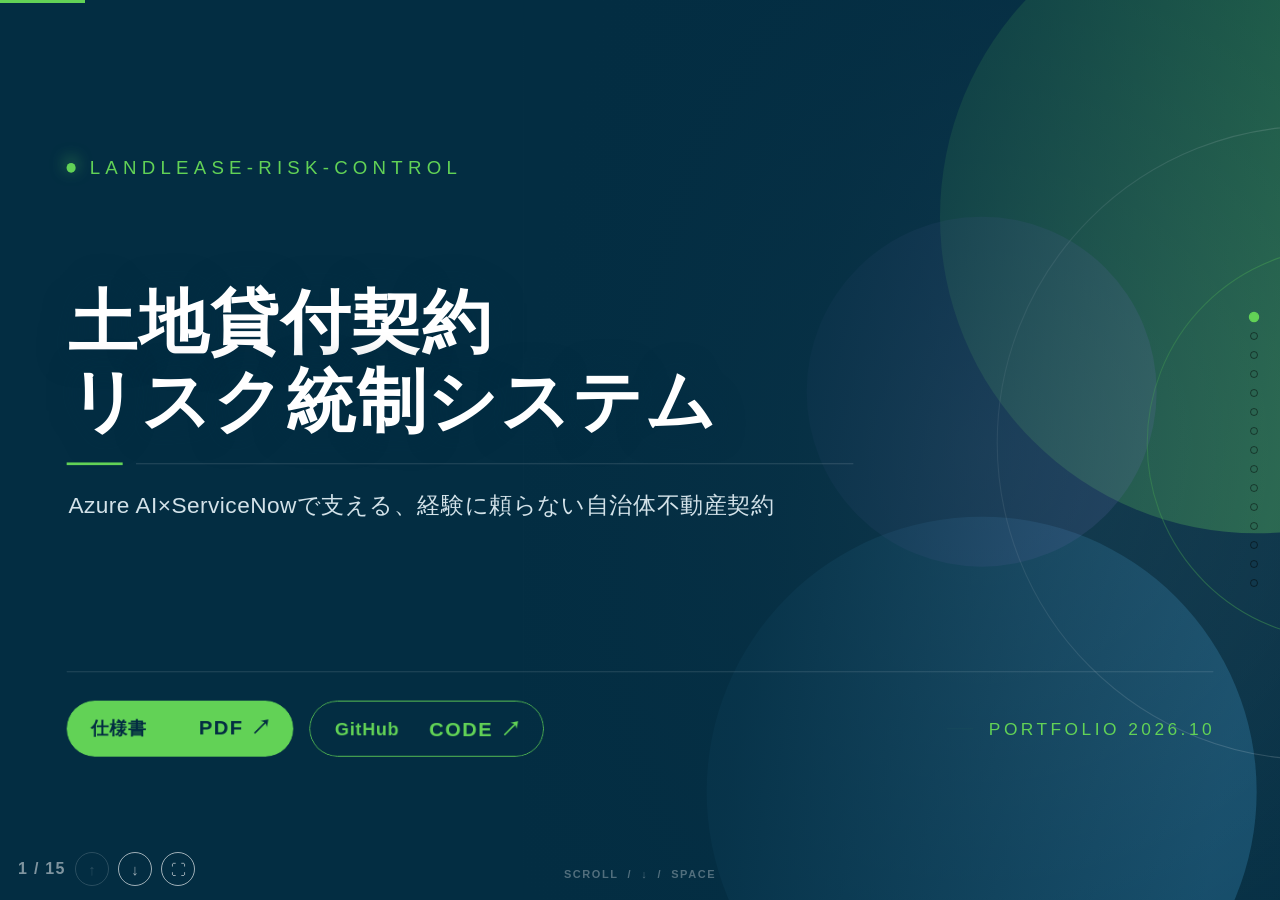
==== commit 85f6a068: "スライド追加" ====
--- a/docs/index.html
+++ b/docs/index.html
@@ -205,16 +205,16 @@
 <div id="bar"><i></i></div>
 
 <main id="deck">
-<section class="page" id="p1" data-page="1" style="--pagebg:#032D42"><div class="bleed" aria-hidden="true"><div class="sh" style="left:990.0px;top:-90.0px;width:570.0px;height:570.0px;background:rgba(98,210,86,0.32);border-radius:50%"></div><div class="sh" style="left:780.0px;top:465.0px;width:495.0px;height:495.0px;background:rgba(58,150,200,0.3);border-radius:50%"></div><div class="sh" style="left:870.0px;top:195.0px;width:315.0px;height:315.0px;background:rgba(140,120,220,0.18);border-radius:50%"></div><div class="sh" style="left:615.0px;top:0.0px;width:825.0px;height:810.0px;background:radial-gradient(circle at 50% 50%, rgba(255,255,255,0.11) 0.0%, rgba(255,255,255,0.0) 100.0%)"></div><div class="sh" style="left:1041.14px;top:112.5px;width:571.36px;height:571.36px;border:0.75px solid rgba(255,255,255,0.16);border-radius:50%"></div><div class="sh" style="left:1176.14px;top:222.0px;width:353.86px;height:353.86px;border:0.75px solid rgba(98,210,86,0.34);border-radius:50%"></div><div class="sh" style="left:615.0px;top:0.0px;width:825.0px;height:810.0px;background:linear-gradient(100.0deg, rgba(3,45,66,1.0) 6.0%, rgba(3,45,66,0.82) 32.0%, rgba(3,45,66,0.06) 78.0%)"></div></div><div class="stage"><div class="slide" style="background:transparent"><div class="sh" style="left:75.0px;top:82.02px;width:10.49px;height:10.49px;background:#62D256;border-radius:50%;box-shadow:-0.0px -4.0px 18.0px rgba(98,210,86,0.8)"></div><div class="sh" style="left:98.99px;top:75.0px;width:460.64px;height:27.55px;padding:2.0px 2.0px 2.0px 2.0px;display:flex;flex-direction:column;justify-content:flex-start"><p style="text-align:left;line-height:1.08"><span style="font-size:21.0px;letter-spacing:5.88px;color:#62D256">LANDLEASE-RISK-CONTROL</span></p></div><div class="sh" style="left:75.0px;top:215.12px;width:735.11px;height:184.74px;text-shadow:0.0px 1.5px 36.0px rgba(3,45,66,0.92);padding:2.0px 2.0px 2.0px 2.0px;display:flex;flex-direction:column;justify-content:flex-start"><p style="text-align:left;line-height:1.144"><span style="font-size:78.0px;font-weight:700;letter-spacing:1.56px;color:#FFFFFF">土地貸付契約</span><span style="font-size:78.0px;font-weight:700;letter-spacing:1.56px;color:#FFFFFF">&nbsp;</span></p><p style="text-align:left;line-height:1.144"><span style="font-size:78.0px;font-weight:700;letter-spacing:1.56px;color:#FFFFFF">リスク統制システム</span></p></div><div class="sh" style="left:75.0px;top:419.25px;width:62.99px;height:2.25px;background:#62D256"></div><div class="sh" style="left:152.99px;top:420.0px;width:807.01px;height:0.75px;background:rgba(255,255,255,0.16)"></div><div class="sh" style="left:75.0px;top:444.0px;width:952.49px;height:86.99px;padding:2.0px 2.0px 2.0px 2.0px;display:flex;flex-direction:column;justify-content:flex-start"><p style="text-align:left;line-height:1.722"><span style="font-size:25.5px;letter-spacing:0.51px;color:#D3E2E9">Azure AI×ServiceNowで支える、経験に頼らない自治体不動産契約</span></p></div><div class="sh" style="left:75.0px;top:653.6px;width:1290.0px;height:0.75px;background:rgba(255,255,255,0.14)"></div><a class="grp btn btn-primary" style="left:75.0px;top:687.27px;width:255.0px;height:62.73px;border-radius:31.5px" href="https://github.com/kabigon-89/landlease-risk-control/blob/main/docs/documents/spec.pdf" target="_blank" rel="noopener noreferrer" aria-label="仕様書PDFを開く"><div class="sh" style="left:0.0px;top:0.0px;width:255.0px;height:62.73px;background:#62D256;border-radius:31.36px;box-shadow:0.0px 7.5px 30.0px rgba(98,210,86,0.28)"></div><div class="sh" style="left:25.49px;top:16.71px;width:69.19px;height:32.32px;padding:2.0px 2.0px 2.0px 2.0px;display:flex;flex-direction:column;justify-content:flex-start"><p style="text-align:left;line-height:1.2"><span style="font-size:20.25px;font-weight:700;letter-spacing:0.81px;color:#032D42">仕様書</span></p></div><div class="sh" style="left:146.75px;top:15.0px;width:88.76px;height:35.73px;padding:2.0px 2.0px 2.0px 2.0px;display:flex;flex-direction:column;justify-content:flex-start"><p style="text-align:left;line-height:1.2"><span style="font-size:22.5px;font-weight:700;letter-spacing:1.8px;color:#032D42">PDF ↗︎</span></p></div></a><a class="grp btn btn-ghost" style="left:347.99px;top:687.27px;width:264.06px;height:62.73px;border-radius:31.5px" href="https://github.com/kabigon-89/landlease-risk-control" target="_blank" rel="noopener noreferrer" aria-label="GitHubリポジトリを開く"><div class="sh" style="left:0.0px;top:0.0px;width:264.06px;height:62.73px;border:1.36px solid #62D256;border-radius:31.36px"></div><div class="sh" style="left:26.86px;top:19.21px;width:84.78px;height:27.3px;padding:2.0px 2.0px 2.0px 2.0px;display:flex;flex-direction:column;justify-content:flex-start"><p style="text-align:left;line-height:1.132"><span style="font-size:20.25px;font-weight:700;letter-spacing:0.81px;color:#62D256">GitHub</span></p></div><div class="sh" style="left:132.64px;top:17.87px;width:115.02px;height:30.0px;padding:2.0px 2.0px 2.0px 2.0px;display:flex;flex-direction:column;justify-content:flex-start"><p style="text-align:left;line-height:1.125"><span style="font-size:22.5px;font-weight:700;letter-spacing:1.8px;color:#62D256">CODE ↗︎</span></p></div></a><div class="sh" style="left:1065.47px;top:717.89px;width:30.0px;height:1.49px;background:#17485C"></div><div class="sh" style="left:1110.47px;top:707.39px;width:279.98px;height:25.5px;padding:2.0px 2.0px 2.0px 2.0px;display:flex;flex-direction:column;justify-content:flex-start"><p style="text-align:left;line-height:1.08"><span style="font-size:19.5px;letter-spacing:3.9px;color:#62D256">PORTFOLIO 2026.10</span></p></div></div></div></section><section class="page" id="p2" data-page="2" style="--pagebg:#FFFFFF"><div class="stage"><div class="slide" style="background:#FFFFFF"><div class="sh" style="left:75.0px;top:189.9px;width:1290.0px;height:1.2px;background:#032D42"></div><div class="sh" style="left:99.0px;top:66.0px;width:162.44px;height:34.2px;padding:2.0px 2.0px 2.0px 2.0px;display:flex;flex-direction:column;justify-content:flex-start"><p style="text-align:left;line-height:0.96"><span style="font-size:17.85px;font-weight:700;letter-spacing:6.63px;color:#0F7A3D">CONTENTS</span></p></div><div class="sh" style="left:99.0px;top:104.7px;width:162.44px;height:70.2px;padding:2.0px 2.0px 2.0px 2.0px;display:flex;flex-direction:column;justify-content:flex-start"><p style="text-align:left;line-height:1.2"><span style="font-size:46.5px;font-weight:700;color:#032D42">目次</span></p></div><div class="sh" style="left:1005.36px;top:145.5px;width:395.61px;height:29.4px;padding:2.0px 2.0px 2.0px 2.0px;display:flex;flex-direction:column;justify-content:flex-start"><p style="text-align:left;line-height:1.2"><span style="font-size:18.0px;color:#4E6A78">項目をクリックすると各ページへ移動します</span></p></div><div class="sh" style="left:75.0px;top:297.55px;width:596.63px;height:0.75px;background:#E2EAEE"></div><div class="sh" style="left:75.0px;top:378.79px;width:596.63px;height:0.75px;background:#E2EAEE"></div><div class="sh" style="left:75.0px;top:460.04px;width:596.63px;height:0.75px;background:#E2EAEE"></div><div class="sh" style="left:75.0px;top:541.29px;width:596.63px;height:0.75px;background:#E2EAEE"></div><div class="sh" style="left:75.0px;top:622.54px;width:596.63px;height:0.75px;background:#E2EAEE"></div><div class="sh" style="left:768.38px;top:297.55px;width:596.63px;height:0.75px;background:#E2EAEE"></div><div class="sh" style="left:768.38px;top:378.79px;width:596.63px;height:0.75px;background:#E2EAEE"></div><div class="sh" style="left:768.38px;top:460.04px;width:596.63px;height:0.75px;background:#E2EAEE"></div><div class="sh" style="left:768.38px;top:541.29px;width:596.63px;height:0.75px;background:#E2EAEE"></div><div class="sh" style="left:768.38px;top:622.54px;width:596.63px;height:0.75px;background:#E2EAEE"></div><div class="grp toc-row" style="left:64.0px;top:230.92px;width:624.0px;height:52.0px" role="button" tabindex="0" data-goto="3"><div class="sh" style="left:11.0px;top:7.1px;width:58.5px;height:37.8px;padding:2.0px 2.0px 2.0px 2.0px;display:flex;flex-direction:column;justify-content:flex-start"><p style="text-align:right;line-height:1.08"><span style="font-size:28.5px;font-weight:700;color:#0F7A3D">01</span></p></div><div class="sh" style="left:86.0px;top:7.1px;width:500.0px;height:37.8px;padding:2.0px 2.0px 2.0px 2.0px;display:flex;flex-direction:column;justify-content:flex-start"><p style="text-align:left;line-height:1.2"><span style="font-size:24.0px;color:#032D42">背景</span></p></div><div class="sh chev" style="left:595.63px;top:14.3px;width:12.0px;height:23.4px;padding:2.0px 2.0px 2.0px 2.0px;display:flex;flex-direction:column;justify-content:flex-start"><p style="text-align:left;line-height:1.08"><span style="font-size:16.65px;color:#9DB2BD">›︎</span></p></div></div><div class="grp toc-row" style="left:64.0px;top:312.17px;width:624.0px;height:52.0px" role="button" tabindex="0" data-goto="4"><div class="sh" style="left:11.0px;top:7.1px;width:58.5px;height:37.8px;padding:2.0px 2.0px 2.0px 2.0px;display:flex;flex-direction:column;justify-content:flex-start"><p style="text-align:right;line-height:1.08"><span style="font-size:28.5px;font-weight:700;color:#0F7A3D">02</span></p></div><div class="sh" style="left:86.0px;top:7.1px;width:500.0px;height:37.8px;padding:2.0px 2.0px 2.0px 2.0px;display:flex;flex-direction:column;justify-content:flex-start"><p style="text-align:left;line-height:1.2"><span style="font-size:24.0px;color:#032D42">解決策</span></p></div><div class="sh chev" style="left:595.63px;top:14.3px;width:12.0px;height:23.4px;padding:2.0px 2.0px 2.0px 2.0px;display:flex;flex-direction:column;justify-content:flex-start"><p style="text-align:left;line-height:1.08"><span style="font-size:16.65px;color:#9DB2BD">›︎</span></p></div></div><div class="grp toc-row" style="left:64.0px;top:393.42px;width:624.0px;height:52.0px" role="button" tabindex="0" data-goto="5"><div class="sh" style="left:11.0px;top:7.1px;width:58.5px;height:37.8px;padding:2.0px 2.0px 2.0px 2.0px;display:flex;flex-direction:column;justify-content:flex-start"><p style="text-align:right;line-height:1.08"><span style="font-size:28.5px;font-weight:700;color:#0F7A3D">03</span></p></div><div class="sh" style="left:86.0px;top:7.1px;width:500.0px;height:37.8px;padding:2.0px 2.0px 2.0px 2.0px;display:flex;flex-direction:column;justify-content:flex-start"><p style="text-align:left;line-height:1.2"><span style="font-size:24.0px;color:#032D42">スコープ定義</span></p></div><div class="sh chev" style="left:595.63px;top:14.3px;width:12.0px;height:23.4px;padding:2.0px 2.0px 2.0px 2.0px;display:flex;flex-direction:column;justify-content:flex-start"><p style="text-align:left;line-height:1.08"><span style="font-size:16.65px;color:#9DB2BD">›︎</span></p></div></div><div class="grp toc-row" style="left:64.0px;top:474.67px;width:624.0px;height:52.0px" role="button" tabindex="0" data-goto="6"><div class="sh" style="left:11.0px;top:7.1px;width:58.5px;height:37.8px;padding:2.0px 2.0px 2.0px 2.0px;display:flex;flex-direction:column;justify-content:flex-start"><p style="text-align:right;line-height:1.08"><span style="font-size:28.5px;font-weight:700;color:#0F7A3D">04</span></p></div><div class="sh" style="left:86.0px;top:7.1px;width:500.0px;height:37.8px;padding:2.0px 2.0px 2.0px 2.0px;display:flex;flex-direction:column;justify-content:flex-start"><p style="text-align:left;line-height:1.2"><span style="font-size:24.0px;color:#032D42">システム概要</span></p></div><div class="sh chev" style="left:595.63px;top:14.3px;width:12.0px;height:23.4px;padding:2.0px 2.0px 2.0px 2.0px;display:flex;flex-direction:column;justify-content:flex-start"><p style="text-align:left;line-height:1.08"><span style="font-size:16.65px;color:#9DB2BD">›︎</span></p></div></div><div class="grp toc-row" style="left:64.0px;top:555.92px;width:624.0px;height:52.0px" role="button" tabindex="0" data-goto="7"><div class="sh" style="left:11.0px;top:7.1px;width:58.5px;height:37.8px;padding:2.0px 2.0px 2.0px 2.0px;display:flex;flex-direction:column;justify-content:flex-start"><p style="text-align:right;line-height:1.08"><span style="font-size:28.5px;font-weight:700;color:#0F7A3D">05</span></p></div><div class="sh" style="left:86.0px;top:7.1px;width:500.0px;height:37.8px;padding:2.0px 2.0px 2.0px 2.0px;display:flex;flex-direction:column;justify-content:flex-start"><p style="text-align:left;line-height:1.2"><span style="font-size:24.0px;color:#032D42">システムアーキテクチャ</span></p></div><div class="sh chev" style="left:595.63px;top:14.3px;width:12.0px;height:23.4px;padding:2.0px 2.0px 2.0px 2.0px;display:flex;flex-direction:column;justify-content:flex-start"><p style="text-align:left;line-height:1.08"><span style="font-size:16.65px;color:#9DB2BD">›︎</span></p></div></div><div class="grp toc-row" style="left:64.0px;top:637.17px;width:624.0px;height:52.0px" role="button" tabindex="0" data-goto="8"><div class="sh" style="left:11.0px;top:7.1px;width:58.5px;height:37.8px;padding:2.0px 2.0px 2.0px 2.0px;display:flex;flex-direction:column;justify-content:flex-start"><p style="text-align:right;line-height:1.08"><span style="font-size:28.5px;font-weight:700;color:#0F7A3D">06</span></p></div><div class="sh" style="left:86.0px;top:7.1px;width:500.0px;height:37.8px;padding:2.0px 2.0px 2.0px 2.0px;display:flex;flex-direction:column;justify-content:flex-start"><p style="text-align:left;line-height:1.2"><span style="font-size:24.0px;color:#032D42">リスク・コントロール・マトリクス</span></p></div><div class="sh chev" style="left:595.63px;top:14.3px;width:12.0px;height:23.4px;padding:2.0px 2.0px 2.0px 2.0px;display:flex;flex-direction:column;justify-content:flex-start"><p style="text-align:left;line-height:1.08"><span style="font-size:16.65px;color:#9DB2BD">›︎</span></p></div></div><div class="grp toc-row" style="left:757.38px;top:230.92px;width:624.0px;height:52.0px" role="button" tabindex="0" data-goto="9"><div class="sh" style="left:11.0px;top:7.1px;width:58.5px;height:37.8px;padding:2.0px 2.0px 2.0px 2.0px;display:flex;flex-direction:column;justify-content:flex-start"><p style="text-align:right;line-height:1.08"><span style="font-size:28.5px;font-weight:700;color:#0F7A3D">07</span></p></div><div class="sh" style="left:86.0px;top:7.1px;width:500.0px;height:37.8px;padding:2.0px 2.0px 2.0px 2.0px;display:flex;flex-direction:column;justify-content:flex-start"><p style="text-align:left;line-height:1.2"><span style="font-size:24.0px;color:#032D42">契約書チェックの仕組み</span></p></div><div class="sh chev" style="left:595.62px;top:14.3px;width:12.0px;height:23.4px;padding:2.0px 2.0px 2.0px 2.0px;display:flex;flex-direction:column;justify-content:flex-start"><p style="text-align:left;line-height:1.08"><span style="font-size:16.65px;color:#9DB2BD">›︎</span></p></div></div><div class="grp toc-row" style="left:757.38px;top:312.17px;width:624.0px;height:52.0px" role="button" tabindex="0" data-goto="10"><div class="sh" style="left:11.0px;top:7.1px;width:58.5px;height:37.8px;padding:2.0px 2.0px 2.0px 2.0px;display:flex;flex-direction:column;justify-content:flex-start"><p style="text-align:right;line-height:1.08"><span style="font-size:28.5px;font-weight:700;color:#0F7A3D">08</span></p></div><div class="sh" style="left:86.0px;top:7.1px;width:500.0px;height:37.8px;padding:2.0px 2.0px 2.0px 2.0px;display:flex;flex-direction:column;justify-content:flex-start"><p style="text-align:left;line-height:1.2"><span style="font-size:24.0px;color:#032D42">契約書作成デモ</span></p></div><div class="sh chev" style="left:595.62px;top:14.3px;width:12.0px;height:23.4px;padding:2.0px 2.0px 2.0px 2.0px;display:flex;flex-direction:column;justify-content:flex-start"><p style="text-align:left;line-height:1.08"><span style="font-size:16.65px;color:#9DB2BD">›︎</span></p></div></div><div class="grp toc-row" style="left:757.38px;top:393.42px;width:624.0px;height:52.0px" role="button" tabindex="0" data-goto="11"><div class="sh" style="left:11.0px;top:7.1px;width:58.5px;height:37.8px;padding:2.0px 2.0px 2.0px 2.0px;display:flex;flex-direction:column;justify-content:flex-start"><p style="text-align:right;line-height:1.08"><span style="font-size:28.5px;font-weight:700;color:#0F7A3D">09</span></p></div><div class="sh" style="left:86.0px;top:7.1px;width:500.0px;height:37.8px;padding:2.0px 2.0px 2.0px 2.0px;display:flex;flex-direction:column;justify-content:flex-start"><p style="text-align:left;line-height:1.2"><span style="font-size:24.0px;color:#032D42">現場での活用場面</span></p></div><div class="sh chev" style="left:595.62px;top:14.3px;width:12.0px;height:23.4px;padding:2.0px 2.0px 2.0px 2.0px;display:flex;flex-direction:column;justify-content:flex-start"><p style="text-align:left;line-height:1.08"><span style="font-size:16.65px;color:#9DB2BD">›︎</span></p></div></div><div class="grp toc-row" style="left:757.38px;top:474.67px;width:624.0px;height:52.0px" role="button" tabindex="0" data-goto="12"><div class="sh" style="left:11.0px;top:7.1px;width:58.5px;height:37.8px;padding:2.0px 2.0px 2.0px 2.0px;display:flex;flex-direction:column;justify-content:flex-start"><p style="text-align:right;line-height:1.08"><span style="font-size:28.5px;font-weight:700;color:#0F7A3D">10</span></p></div><div class="sh" style="left:86.0px;top:7.1px;width:500.0px;height:37.8px;padding:2.0px 2.0px 2.0px 2.0px;display:flex;flex-direction:column;justify-content:flex-start"><p style="text-align:left;line-height:1.2"><span style="font-size:24.0px;color:#032D42">システム導入の効果</span></p></div><div class="sh chev" style="left:595.62px;top:14.3px;width:12.0px;height:23.4px;padding:2.0px 2.0px 2.0px 2.0px;display:flex;flex-direction:column;justify-content:flex-start"><p style="text-align:left;line-height:1.08"><span style="font-size:16.65px;color:#9DB2BD">›︎</span></p></div></div><div class="grp toc-row" style="left:757.38px;top:555.92px;width:624.0px;height:52.0px" role="button" tabindex="0" data-goto="13"><div class="sh" style="left:11.0px;top:7.1px;width:58.5px;height:37.8px;padding:2.0px 2.0px 2.0px 2.0px;display:flex;flex-direction:column;justify-content:flex-start"><p style="text-align:right;line-height:1.08"><span style="font-size:28.5px;font-weight:700;color:#0F7A3D">11</span></p></div><div class="sh" style="left:86.0px;top:7.1px;width:500.0px;height:37.8px;padding:2.0px 2.0px 2.0px 2.0px;display:flex;flex-direction:column;justify-content:flex-start"><p style="text-align:left;line-height:1.2"><span style="font-size:24.0px;color:#032D42">拡張の方向性</span></p></div><div class="sh chev" style="left:595.62px;top:14.3px;width:12.0px;height:23.4px;padding:2.0px 2.0px 2.0px 2.0px;display:flex;flex-direction:column;justify-content:flex-start"><p style="text-align:left;line-height:1.08"><span style="font-size:16.65px;color:#9DB2BD">›︎</span></p></div></div><div class="grp toc-row" style="left:757.38px;top:637.17px;width:624.0px;height:52.0px" role="button" tabindex="0" data-goto="14"><div class="sh" style="left:11.0px;top:7.1px;width:58.5px;height:37.8px;padding:2.0px 2.0px 2.0px 2.0px;display:flex;flex-direction:column;justify-content:flex-start"><p style="text-align:right;line-height:1.08"><span style="font-size:28.5px;font-weight:700;color:#0F7A3D">12</span></p></div><div class="sh" style="left:86.0px;top:7.1px;width:500.0px;height:37.8px;padding:2.0px 2.0px 2.0px 2.0px;display:flex;flex-direction:column;justify-content:flex-start"><p style="text-align:left;line-height:1.2"><span style="font-size:24.0px;color:#032D42">おわりに</span></p></div><div class="sh chev" style="left:595.62px;top:14.3px;width:12.0px;height:23.4px;padding:2.0px 2.0px 2.0px 2.0px;display:flex;flex-direction:column;justify-content:flex-start"><p style="text-align:left;line-height:1.08"><span style="font-size:16.65px;color:#9DB2BD">›︎</span></p></div></div><div class="sh" style="left:719.5px;top:215.1px;width:1.0px;height:486.9px;background:linear-gradient(180.0deg, rgba(215,226,232,0.0) 0.0%, rgba(215,226,232,1.0) 18.0%, rgba(215,226,232,1.0) 82.0%, rgba(215,226,232,0.0) 100.0%)"></div><div class="sh" style="left:75.0px;top:723.0px;width:1290.0px;height:0.75px;background:#C9D7DE"></div><div class="sh" style="left:1356.66px;top:738.6px;width:14.34px;height:20.4px;padding:2.0px 2.0px 2.0px 2.0px;display:flex;flex-direction:column;justify-content:flex-start"><p style="text-align:left;line-height:1.08"><span style="font-size:15.0px;color:#4E6A78">2</span></p></div></div></div></section><section class="page" id="p3" data-page="3" style="--pagebg:#032D42"><div class="stage"><div class="slide" style="background:#032D42"><div class="sh" style="left:75.0px;top:139.9px;width:1290.0px;height:2.05px;background:#17485C"></div><div class="sh" style="left:75.0px;top:78.95px;width:44.62px;height:33.0px;padding:2.0px 2.0px 2.0px 2.0px;display:flex;flex-direction:column;justify-content:flex-start"><p style="text-align:left;line-height:1.2"><span style="font-size:22.5px;font-weight:700;letter-spacing:4.08px;color:#62D256">01</span></p></div><div class="sh" style="left:119.62px;top:66.0px;width:84.0px;height:58.91px;padding:2.0px 2.0px 2.0px 2.0px;display:flex;flex-direction:column;justify-content:flex-start"><p style="text-align:left;line-height:1.2"><span style="font-size:39.0px;font-weight:700;color:#FFFFFF">背景</span></p></div><div class="sh" style="left:75.0px;top:174.94px;width:6.0px;height:108.75px;background:#62D256"></div><div class="sh" style="left:106.49px;top:174.94px;width:1143.3px;height:111.75px;padding:2.0px 2.0px 2.0px 2.0px;display:flex;flex-direction:column;justify-content:flex-start"><p style="text-align:left;line-height:1.495"><span style="font-size:37.5px;font-weight:700;letter-spacing:0.38px;color:#FFFFFF">法律知識がない私には</span><span style="font-size:37.5px;font-weight:700;letter-spacing:0.38px;color:#FFFFFF">、</span></p><p style="text-align:left;line-height:1.495"><span style="font-size:37.5px;font-weight:700;letter-spacing:0.38px;color:#FFFFFF">この契約が正しいのか判断ができなかった</span></p></div><div class="sh" style="left:75.0px;top:364.95px;width:1290.0px;height:1.36px;background:#62D256"></div><div class="sh" style="left:75.0px;top:325.69px;width:623.89px;height:30.27px;padding:2.0px 2.0px 2.0px 2.0px;display:flex;flex-direction:column;justify-content:flex-start"><p style="text-align:left;line-height:1.2"><span style="font-size:18.75px;font-weight:700;letter-spacing:2.25px;color:#FFFFFF">現状</span></p></div><div class="sh" style="left:721.67px;top:325.69px;width:709.91px;height:30.27px;padding:2.0px 2.0px 2.0px 2.0px;display:flex;flex-direction:column;justify-content:flex-start"><p style="text-align:left;line-height:1.2"><span style="font-size:18.75px;font-weight:700;letter-spacing:2.25px;color:#62D256">発生しうるリスク</span></p></div><div class="sh" style="left:75.0px;top:478.14px;width:1290.0px;height:0.75px;background:#17485C"></div><div class="sh" style="left:75.0px;top:399.31px;width:6.74px;height:6.74px;background:#3F6B80"></div><div class="sh" style="left:96.74px;top:388.82px;width:540.17px;height:69.82px;padding:2.0px 2.0px 2.0px 2.0px;display:flex;flex-direction:column;justify-content:flex-start"><p style="text-align:left;line-height:1.557"><span style="font-size:20.25px;color:#C9DBE4">契約更新の期日を、担当者がExcelに手入力して管理している</span></p></div><div class="sh" style="left:639.18px;top:405.86px;width:63.0px;height:35.73px;padding:2.0px 2.0px 2.0px 2.0px;display:flex;flex-direction:column;justify-content:center"><p style="text-align:center;line-height:1.2"><span style="font-size:22.5px;font-weight:700;color:#62D256">▶︎</span></p></div><div class="sh" style="left:721.67px;top:399.31px;width:6.74px;height:6.74px;background:#62D256"></div><div class="sh" style="left:743.42px;top:388.82px;width:640.23px;height:69.82px;padding:2.0px 2.0px 2.0px 2.0px;display:flex;flex-direction:column;justify-content:flex-start"><p style="text-align:left;line-height:1.557"><span style="font-size:20.25px;color:#FFFFFF">更新忘れによる不法占有、契約変更・解除の申出期限の徒過、支払遅滞による延滞金の発生</span></p></div><div class="sh" style="left:75.0px;top:590.64px;width:1290.0px;height:0.75px;background:#17485C"></div><div class="sh" style="left:75.0px;top:511.81px;width:6.74px;height:6.74px;background:#3F6B80"></div><div class="sh" style="left:96.74px;top:501.32px;width:540.17px;height:69.82px;padding:2.0px 2.0px 2.0px 2.0px;display:flex;flex-direction:column;justify-content:flex-start"><p style="text-align:left;line-height:1.557"><span style="font-size:20.25px;color:#C9DBE4">法律の専門知識がない職員が、多額の資金が動く不動産契約の条項を審査・作成している</span></p></div><div class="sh" style="left:639.18px;top:518.36px;width:63.0px;height:35.73px;padding:2.0px 2.0px 2.0px 2.0px;display:flex;flex-direction:column;justify-content:center"><p style="text-align:center;line-height:1.2"><span style="font-size:22.5px;font-weight:700;color:#62D256">▶︎</span></p></div><div class="sh" style="left:721.67px;top:511.81px;width:6.74px;height:6.74px;background:#62D256"></div><div class="sh" style="left:743.42px;top:501.32px;width:640.23px;height:69.82px;padding:2.0px 2.0px 2.0px 2.0px;display:flex;flex-direction:column;justify-content:flex-start"><p style="text-align:left;line-height:1.557"><span style="font-size:20.25px;color:#FFFFFF">必要な条文の抜け漏れ、解釈の余地が複数ある表現等により、相手方に有利な抗弁権を与え、契約の不履行、紛争の原因となる</span></p></div><div class="sh" style="left:75.0px;top:624.31px;width:6.74px;height:6.74px;background:#3F6B80"></div><div class="sh" style="left:96.74px;top:613.82px;width:540.17px;height:69.82px;padding:2.0px 2.0px 2.0px 2.0px;display:flex;flex-direction:column;justify-content:flex-start"><p style="text-align:left;line-height:1.557"><span style="font-size:20.25px;color:#C9DBE4">数年周期の人事異動により、契約時の相手方との交渉経緯や賃料等の算出方法が、契約更新時に引き継がれない</span></p></div><div class="sh" style="left:639.18px;top:630.86px;width:63.0px;height:35.73px;padding:2.0px 2.0px 2.0px 2.0px;display:flex;flex-direction:column;justify-content:center"><p style="text-align:center;line-height:1.2"><span style="font-size:22.5px;font-weight:700;color:#62D256">▶︎</span></p></div><div class="sh" style="left:721.67px;top:624.31px;width:6.74px;height:6.74px;background:#62D256"></div><div class="sh" style="left:743.42px;top:613.82px;width:640.23px;height:69.82px;padding:2.0px 2.0px 2.0px 2.0px;display:flex;flex-direction:column;justify-content:flex-start"><p style="text-align:left;line-height:1.557"><span style="font-size:20.25px;color:#FFFFFF">業務が属人化していることで、過去のトラブルの再発や誤った金額の徴収、支払が生じる可能性</span></p></div><div class="sh" style="left:75.0px;top:724.1px;width:1290.0px;height:0.75px;background:#17485C"></div><div class="sh" style="left:1356.65px;top:738.28px;width:14.35px;height:20.73px;padding:2.0px 2.0px 2.0px 2.0px;display:flex;flex-direction:column;justify-content:flex-start"><p style="text-align:left;line-height:1.08"><span style="font-size:15.0px;color:#9FB6C1">3</span></p></div></div></div></section><section class="page" id="p4" data-page="4" style="--pagebg:#032D42"><div class="stage"><div class="slide" style="background:#032D42"><div class="sh" style="left:75.0px;top:139.9px;width:1290.0px;height:2.05px;background:#17485C"></div><div class="sh" style="left:75.0px;top:78.95px;width:48.47px;height:33.0px;padding:2.0px 2.0px 2.0px 2.0px;display:flex;flex-direction:column;justify-content:flex-start"><p style="text-align:left;line-height:1.2"><span style="font-size:22.5px;font-weight:700;letter-spacing:4.08px;color:#62D256">02</span></p></div><div class="sh" style="left:123.47px;top:66.0px;width:128.71px;height:58.91px;padding:2.0px 2.0px 2.0px 2.0px;display:flex;flex-direction:column;justify-content:flex-start"><p style="text-align:left;line-height:1.2"><span style="font-size:39.0px;font-weight:700;color:#FFFFFF">解決策</span></p></div><div class="sh" style="left:75.0px;top:174.94px;width:6.0px;height:101.25px;background:#62D256"></div><div class="sh" style="left:106.49px;top:174.94px;width:1066.82px;height:120.0px;padding:2.0px 2.0px 2.0px 2.0px;display:flex;flex-direction:column;justify-content:flex-start"><p style="text-align:left;line-height:1.495"><span style="font-size:37.5px;font-weight:700;letter-spacing:0.38px;color:#FFFFFF">見落としへの不安を</span><span style="font-size:37.5px;font-weight:700;letter-spacing:0.38px;color:#FFFFFF">、</span></p><p style="text-align:left;line-height:1.495"><span style="font-size:37.5px;font-weight:700;letter-spacing:0.38px;color:#FFFFFF">個人の経験ではなく</span><span style="font-size:37.5px;font-weight:700;letter-spacing:0.38px;color:#FFFFFF">&nbsp;</span><span style="font-size:37.5px;font-weight:700;letter-spacing:0.38px;color:#62D256">仕組み</span><span style="font-size:37.5px;font-weight:700;letter-spacing:0.38px;color:#FFFFFF">で受け止める</span></p></div><div class="sh" style="left:75.0px;top:315.18px;width:412.0px;height:148.81px;background:#0A4257"></div><div class="sh" style="left:98.99px;top:336.18px;width:400.42px;height:28.23px;padding:2.0px 2.0px 2.0px 2.0px;display:flex;flex-direction:column;justify-content:flex-start"><p style="text-align:left;line-height:1.08"><span style="font-size:21.0px;font-weight:700;letter-spacing:2.94px;color:#62D256">SOLUTION 1</span></p></div><div class="sh" style="left:98.99px;top:373.4px;width:374.94px;height:72.59px;padding:2.0px 2.0px 2.0px 2.0px;display:flex;flex-direction:column;justify-content:center"><p style="text-align:left;line-height:1.531"><span style="font-size:24.0px;font-weight:700;color:#FFFFFF">更新期日管理のワークフロー化</span></p></div><div class="sh" style="left:513.99px;top:315.18px;width:412.0px;height:148.81px;background:#0A4257"></div><div class="sh" style="left:537.99px;top:336.18px;width:400.42px;height:28.23px;padding:2.0px 2.0px 2.0px 2.0px;display:flex;flex-direction:column;justify-content:flex-start"><p style="text-align:left;line-height:1.08"><span style="font-size:21.0px;font-weight:700;letter-spacing:2.94px;color:#62D256">SOLUTION 2</span></p></div><div class="sh" style="left:537.99px;top:373.4px;width:374.94px;height:72.59px;padding:2.0px 2.0px 2.0px 2.0px;display:flex;flex-direction:column;justify-content:center"><p style="text-align:left;line-height:1.378"><span style="font-size:24.0px;font-weight:700;color:#FFFFFF">AIによる条文・金額算出のリスク抽出</span></p></div><div class="sh" style="left:952.99px;top:315.18px;width:412.0px;height:148.81px;background:#0A4257"></div><div class="sh" style="left:976.98px;top:336.18px;width:400.42px;height:28.23px;padding:2.0px 2.0px 2.0px 2.0px;display:flex;flex-direction:column;justify-content:flex-start"><p style="text-align:left;line-height:1.08"><span style="font-size:21.0px;font-weight:700;letter-spacing:2.94px;color:#62D256">SOLUTION 3</span></p></div><div class="sh" style="left:976.98px;top:373.4px;width:374.94px;height:72.59px;padding:2.0px 2.0px 2.0px 2.0px;display:flex;flex-direction:column;justify-content:center"><p style="text-align:left;line-height:1.531"><span style="font-size:24.0px;font-weight:700;color:#FFFFFF">契約データに紐づくナレッジ蓄積</span></p></div><div class="sh" style="left:54.4px;top:471.49px;width:453.2px;height:34.5px;padding:2.0px 2.0px 2.0px 2.0px;display:flex;flex-direction:column;justify-content:center"><p style="text-align:center;line-height:0.924"><span style="font-size:31.5px;font-weight:700;color:#62D256">▼︎</span></p></div><div class="sh" style="left:493.4px;top:471.49px;width:453.2px;height:34.5px;padding:2.0px 2.0px 2.0px 2.0px;display:flex;flex-direction:column;justify-content:center"><p style="text-align:center;line-height:0.924"><span style="font-size:31.5px;font-weight:700;color:#62D256">▼︎</span></p></div><div class="sh" style="left:932.39px;top:471.49px;width:453.2px;height:34.5px;padding:2.0px 2.0px 2.0px 2.0px;display:flex;flex-direction:column;justify-content:center"><p style="text-align:center;line-height:0.924"><span style="font-size:31.5px;font-weight:700;color:#62D256">▼︎</span></p></div><div class="sh" style="left:75.0px;top:510.49px;width:412.0px;height:186.98px;background:#F4F8FA"></div><div class="sh" style="left:75.0px;top:510.49px;width:412.0px;height:4.09px;background:#62D256"></div><div class="sh" style="left:98.99px;top:535.58px;width:400.42px;height:37.77px;padding:2.0px 2.0px 2.0px 2.0px;display:flex;flex-direction:column;justify-content:flex-start"><p style="text-align:left;line-height:1.2"><span style="font-size:24.0px;font-weight:700;color:#032D42">確実な手続きと業務効率化</span></p></div><div class="sh" style="left:98.99px;top:580.85px;width:374.94px;height:98.62px;padding:2.0px 2.0px 2.0px 2.0px;display:flex;flex-direction:column;justify-content:flex-start"><p style="text-align:left;line-height:1.578"><span style="font-size:18.75px;color:#24485A">定型チェック・期日監視をシステムが代行。繁忙期の業務集中の緩和と、自動通知による契約更新漏れの防止。</span></p></div><div class="sh" style="left:513.99px;top:510.49px;width:412.0px;height:186.98px;background:#F4F8FA"></div><div class="sh" style="left:513.99px;top:510.49px;width:412.0px;height:4.09px;background:#62D256"></div><div class="sh" style="left:537.99px;top:535.58px;width:400.42px;height:37.77px;padding:2.0px 2.0px 2.0px 2.0px;display:flex;flex-direction:column;justify-content:flex-start"><p style="text-align:left;line-height:1.2"><span style="font-size:24.0px;font-weight:700;color:#032D42">心理的安全性の確保</span></p></div><div class="sh" style="left:537.99px;top:580.85px;width:374.94px;height:98.62px;padding:2.0px 2.0px 2.0px 2.0px;display:flex;flex-direction:column;justify-content:flex-start"><p style="text-align:left;line-height:1.578"><span style="font-size:18.75px;color:#24485A">見落としへの不安をシステムが代替。着任直後の職員でも、萎縮せず本来の政策的・専門的判断に集中。</span></p></div><div class="sh" style="left:952.99px;top:510.49px;width:412.0px;height:186.98px;background:#F4F8FA"></div><div class="sh" style="left:952.99px;top:510.49px;width:412.0px;height:4.09px;background:#62D256"></div><div class="sh" style="left:976.98px;top:535.58px;width:400.42px;height:37.77px;padding:2.0px 2.0px 2.0px 2.0px;display:flex;flex-direction:column;justify-content:flex-start"><p style="text-align:left;line-height:1.2"><span style="font-size:24.0px;font-weight:700;color:#032D42">内部統制の強化</span></p></div><div class="sh" style="left:976.98px;top:580.85px;width:374.94px;height:98.62px;padding:2.0px 2.0px 2.0px 2.0px;display:flex;flex-direction:column;justify-content:flex-start"><p style="text-align:left;line-height:1.578"><span style="font-size:18.75px;color:#24485A">職務分掌と監査ログをシステムに組み込み、判断根拠を事後追跡できる透明性と説明責任を確立。口頭での引継ぎが不要に。</span></p></div><div class="sh" style="left:75.0px;top:724.1px;width:1290.0px;height:0.75px;background:#17485C"></div><div class="sh" style="left:1356.65px;top:738.28px;width:14.35px;height:20.73px;padding:2.0px 2.0px 2.0px 2.0px;display:flex;flex-direction:column;justify-content:flex-start"><p style="text-align:left;line-height:1.08"><span style="font-size:15.0px;color:#9FB6C1">4</span></p></div></div></div></section><section class="page" id="p5" data-page="5" style="--pagebg:#FFFFFF"><div class="stage"><div class="slide" style="background:#FFFFFF"><div class="sh" style="left:75.0px;top:139.9px;width:1290.0px;height:2.05px;background:#032D42"></div><div class="sh" style="left:75.0px;top:78.95px;width:48.49px;height:33.0px;padding:2.0px 2.0px 2.0px 2.0px;display:flex;flex-direction:column;justify-content:flex-start"><p style="text-align:left;line-height:1.2"><span style="font-size:22.5px;font-weight:700;letter-spacing:4.08px;color:#0F7A3D">03</span></p></div><div class="sh" style="left:123.49px;top:66.0px;width:254.84px;height:58.91px;padding:2.0px 2.0px 2.0px 2.0px;display:flex;flex-direction:column;justify-content:flex-start"><p style="text-align:left;line-height:1.2"><span style="font-size:39.0px;font-weight:700;color:#032D42">スコープ定義</span></p></div><div class="sh" style="left:75.0px;top:216.66px;width:1290.0px;height:1.36px;background:#B9CBD4"></div><div class="sh" style="left:75.0px;top:174.94px;width:1328.7px;height:35.72px;padding:2.0px 2.0px 2.0px 2.0px;display:flex;flex-direction:column;justify-content:flex-start"><p style="text-align:left;line-height:1.2"><span style="font-size:22.5px;font-weight:700;letter-spacing:2.25px;color:#0F7A3D">対象とする契約</span></p></div><div class="sh" style="left:75.0px;top:236.02px;width:1419.0px;height:50.25px;padding:2.0px 2.0px 2.0px 2.0px;display:flex;flex-direction:column;justify-content:flex-start"><p style="text-align:left;line-height:1.459"><span style="font-size:33.75px;font-weight:700;color:#032D42">行政が貸主となる土地貸付契約</span></p></div><div class="sh" style="left:75.0px;top:290.76px;width:292.0px;height:45.0px;padding:2.0px 2.0px 2.0px 2.0px;display:flex;flex-direction:column;justify-content:flex-start"><p style="text-align:left;line-height:1.68"><span style="font-size:26.25px;color:#032D42">想定規模：年間約20件</span></p></div><div class="sh" style="left:382.45px;top:294.17px;width:769.83px;height:41.25px;padding:2.0px 2.0px 2.0px 2.0px;display:flex;flex-direction:column;justify-content:flex-start"><p style="text-align:left;line-height:1.772"><span style="font-size:22.5px;color:#4E6A78">※ 建物賃貸借・売買・使用貸借・借受契約は対象外（将来拡張スコープ）</span></p></div><div class="sh" style="left:75.0px;top:414.97px;width:1290.0px;height:1.36px;background:#B9CBD4"></div><div class="sh" style="left:75.0px;top:371.75px;width:163.36px;height:35.73px;padding:2.0px 2.0px 2.0px 2.0px;display:flex;flex-direction:column;justify-content:flex-start"><p style="text-align:left;line-height:1.2"><span style="font-size:22.5px;font-weight:700;letter-spacing:2.25px;color:#0F7A3D">対象プロセス</span></p></div><div class="sh" style="left:1105.08px;top:383.62px;width:15.0px;height:8.99px;background:#032D42"></div><div class="sh" style="left:1127.58px;top:379.59px;width:113.46px;height:23.45px;padding:0.0px 0.0px 0.0px 0.0px;display:flex;flex-direction:column;justify-content:flex-start"><p style="text-align:left;line-height:1.2"><span style="font-size:18.0px;color:#4E6A78">システム対象</span></p></div><div class="sh" style="left:1253.03px;top:383.62px;width:15.0px;height:8.99px;background:#FFFFFF;border:1.36px dashed #7A929E"></div><div class="sh" style="left:1275.53px;top:379.59px;width:95.47px;height:23.45px;padding:0.0px 0.0px 0.0px 0.0px;display:flex;flex-direction:column;justify-content:flex-start"><p style="text-align:left;line-height:1.2"><span style="font-size:18.0px;color:#4E6A78">システム外</span></p></div><div class="sh" style="left:75.0px;top:442.93px;width:6.0px;height:19.5px;background:#62D256"></div><div class="sh" style="left:92.99px;top:437.33px;width:90.0px;height:33.68px;padding:2.0px 2.0px 2.0px 2.0px;display:flex;flex-direction:column;justify-content:flex-start"><p style="text-align:left;line-height:1.2"><span style="font-size:21.0px;font-weight:700;color:#032D42">新規起案</span></p></div><div class="sh" style="left:75.0px;top:481.51px;width:197.49px;height:77.41px;background:#F2F6F8;border:1.36px dashed #7A929E"></div><div class="sh" style="left:86.86px;top:496.38px;width:173.77px;height:50.68px;padding:2.0px 2.0px 2.0px 2.0px;display:flex;flex-direction:column;justify-content:center"><p style="text-align:center;line-height:1.431"><span style="font-size:18.0px;color:#4E6A78">契約書作成</span></p></div><div class="sh" style="left:269.49px;top:481.51px;width:27.0px;height:80.41px;padding:2.0px 2.0px 2.0px 2.0px;display:flex;flex-direction:column;justify-content:center"><p style="text-align:center;line-height:1.2"><span style="font-size:18.0px;font-weight:700;color:#0F7A3D">▶︎</span></p></div><div class="sh" style="left:293.49px;top:481.51px;width:197.5px;height:77.41px;background:#032D42"></div><div class="sh" style="left:303.99px;top:495.01px;width:176.5px;height:53.41px;padding:2.0px 2.0px 2.0px 2.0px;display:flex;flex-direction:column;justify-content:center"><p style="text-align:center;line-height:1.431"><span style="font-size:18.0px;font-weight:700;color:#FFFFFF">アップロード</span></p></div><div class="sh" style="left:487.99px;top:481.51px;width:27.0px;height:80.41px;padding:2.0px 2.0px 2.0px 2.0px;display:flex;flex-direction:column;justify-content:center"><p style="text-align:center;line-height:1.2"><span style="font-size:18.0px;font-weight:700;color:#0F7A3D">▶︎</span></p></div><div class="sh" style="left:511.99px;top:481.51px;width:197.5px;height:77.41px;background:#032D42"></div><div class="sh" style="left:522.49px;top:495.01px;width:176.5px;height:53.41px;padding:2.0px 2.0px 2.0px 2.0px;display:flex;flex-direction:column;justify-content:center"><p style="text-align:center;line-height:1.431"><span style="font-size:18.0px;font-weight:700;color:#FFFFFF">AIリスク抽出・</span><br><span style="font-size:18.0px;font-weight:700;color:#FFFFFF">金額検算</span></p></div><div class="sh" style="left:706.5px;top:481.51px;width:27.0px;height:80.41px;padding:2.0px 2.0px 2.0px 2.0px;display:flex;flex-direction:column;justify-content:center"><p style="text-align:center;line-height:1.2"><span style="font-size:18.0px;font-weight:700;color:#0F7A3D">▶︎</span></p></div><div class="sh" style="left:730.49px;top:481.51px;width:197.5px;height:77.41px;background:#032D42"></div><div class="sh" style="left:740.99px;top:495.01px;width:176.5px;height:53.41px;padding:2.0px 2.0px 2.0px 2.0px;display:flex;flex-direction:column;justify-content:center"><p style="text-align:center;line-height:1.431"><span style="font-size:18.0px;font-weight:700;color:#FFFFFF">職員判断・修正</span></p></div><div class="sh" style="left:925.0px;top:481.51px;width:27.0px;height:80.41px;padding:2.0px 2.0px 2.0px 2.0px;display:flex;flex-direction:column;justify-content:center"><p style="text-align:center;line-height:1.2"><span style="font-size:18.0px;font-weight:700;color:#0F7A3D">▶︎</span></p></div><div class="sh" style="left:948.99px;top:481.51px;width:197.5px;height:77.41px;background:#032D42"></div><div class="sh" style="left:959.49px;top:495.01px;width:176.5px;height:53.41px;padding:2.0px 2.0px 2.0px 2.0px;display:flex;flex-direction:column;justify-content:center"><p style="text-align:center;line-height:1.431"><span style="font-size:18.0px;font-weight:700;color:#FFFFFF">所管課確認</span></p></div><div class="sh" style="left:1143.5px;top:481.51px;width:27.0px;height:80.41px;padding:2.0px 2.0px 2.0px 2.0px;display:flex;flex-direction:column;justify-content:center"><p style="text-align:center;line-height:1.2"><span style="font-size:18.0px;font-weight:700;color:#0F7A3D">▶︎</span></p></div><div class="sh" style="left:1167.5px;top:481.51px;width:197.5px;height:77.41px;background:#F2F6F8;border:1.36px dashed #7A929E"></div><div class="sh" style="left:1179.36px;top:496.38px;width:173.78px;height:50.68px;padding:2.0px 2.0px 2.0px 2.0px;display:flex;flex-direction:column;justify-content:center"><p style="text-align:center;line-height:1.431"><span style="font-size:18.0px;color:#4E6A78">起案作成・決裁</span></p></div><div class="sh" style="left:75.0px;top:590.01px;width:6.0px;height:19.5px;background:#62D256"></div><div class="sh" style="left:92.99px;top:584.41px;width:90.0px;height:33.68px;padding:2.0px 2.0px 2.0px 2.0px;display:flex;flex-direction:column;justify-content:flex-start"><p style="text-align:left;line-height:1.2"><span style="font-size:21.0px;font-weight:700;color:#032D42">更新契約</span></p></div><div class="sh" style="left:75.0px;top:628.59px;width:197.49px;height:77.41px;background:#032D42"></div><div class="sh" style="left:85.5px;top:642.09px;width:176.49px;height:53.41px;padding:2.0px 2.0px 2.0px 2.0px;display:flex;flex-direction:column;justify-content:center"><p style="text-align:center;line-height:1.431"><span style="font-size:18.0px;font-weight:700;color:#FFFFFF">更新期日の自動通知</span></p></div><div class="sh" style="left:269.49px;top:628.59px;width:27.0px;height:80.41px;padding:2.0px 2.0px 2.0px 2.0px;display:flex;flex-direction:column;justify-content:center"><p style="text-align:center;line-height:1.2"><span style="font-size:18.0px;font-weight:700;color:#0F7A3D">▶︎</span></p></div><div class="sh" style="left:293.49px;top:628.59px;width:197.5px;height:77.41px;background:#032D42"></div><div class="sh" style="left:303.99px;top:642.09px;width:176.5px;height:53.41px;padding:2.0px 2.0px 2.0px 2.0px;display:flex;flex-direction:column;justify-content:center"><p style="text-align:center;line-height:1.431"><span style="font-size:18.0px;font-weight:700;color:#FFFFFF">所管課の更新・</span><br><span style="font-size:18.0px;font-weight:700;color:#FFFFFF">終了の意向確認</span></p></div><div class="sh" style="left:487.99px;top:628.59px;width:27.0px;height:80.41px;padding:2.0px 2.0px 2.0px 2.0px;display:flex;flex-direction:column;justify-content:center"><p style="text-align:center;line-height:1.2"><span style="font-size:18.0px;font-weight:700;color:#0F7A3D">▶︎</span></p></div><div class="sh" style="left:511.99px;top:628.59px;width:197.5px;height:77.41px;background:#032D42"></div><div class="sh" style="left:522.49px;top:642.09px;width:176.5px;height:53.41px;padding:2.0px 2.0px 2.0px 2.0px;display:flex;flex-direction:column;justify-content:center"><p style="text-align:center;line-height:1.431"><span style="font-size:18.0px;font-weight:700;color:#FFFFFF">AIリスク抽出・</span><br><span style="font-size:18.0px;font-weight:700;color:#FFFFFF">金額検算</span></p></div><div class="sh" style="left:706.5px;top:628.59px;width:27.0px;height:80.41px;padding:2.0px 2.0px 2.0px 2.0px;display:flex;flex-direction:column;justify-content:center"><p style="text-align:center;line-height:1.2"><span style="font-size:18.0px;font-weight:700;color:#0F7A3D">▶︎</span></p></div><div class="sh" style="left:730.49px;top:628.59px;width:197.5px;height:77.41px;background:#032D42"></div><div class="sh" style="left:740.99px;top:642.09px;width:176.5px;height:53.41px;padding:2.0px 2.0px 2.0px 2.0px;display:flex;flex-direction:column;justify-content:center"><p style="text-align:center;line-height:1.431"><span style="font-size:18.0px;font-weight:700;color:#FFFFFF">職員判断・修正</span></p></div><div class="sh" style="left:925.0px;top:628.59px;width:27.0px;height:80.41px;padding:2.0px 2.0px 2.0px 2.0px;display:flex;flex-direction:column;justify-content:center"><p style="text-align:center;line-height:1.2"><span style="font-size:18.0px;font-weight:700;color:#0F7A3D">▶︎</span></p></div><div class="sh" style="left:948.99px;top:628.59px;width:197.5px;height:77.41px;background:#032D42"></div><div class="sh" style="left:959.49px;top:642.09px;width:176.5px;height:53.41px;padding:2.0px 2.0px 2.0px 2.0px;display:flex;flex-direction:column;justify-content:center"><p style="text-align:center;line-height:1.431"><span style="font-size:18.0px;font-weight:700;color:#FFFFFF">所管課確認</span></p></div><div class="sh" style="left:1143.5px;top:628.59px;width:27.0px;height:80.41px;padding:2.0px 2.0px 2.0px 2.0px;display:flex;flex-direction:column;justify-content:center"><p style="text-align:center;line-height:1.2"><span style="font-size:18.0px;font-weight:700;color:#0F7A3D">▶︎</span></p></div><div class="sh" style="left:1167.5px;top:628.59px;width:197.5px;height:77.41px;background:#F2F6F8;border:1.36px dashed #7A929E"></div><div class="sh" style="left:1179.36px;top:643.46px;width:173.78px;height:50.68px;padding:2.0px 2.0px 2.0px 2.0px;display:flex;flex-direction:column;justify-content:center"><p style="text-align:center;line-height:1.431"><span style="font-size:18.0px;color:#4E6A78">起案作成・決裁</span></p></div><div class="sh" style="left:75.0px;top:724.1px;width:1290.0px;height:0.75px;background:#C9D7DE"></div><div class="sh" style="left:1356.65px;top:738.28px;width:14.35px;height:20.73px;padding:2.0px 2.0px 2.0px 2.0px;display:flex;flex-direction:column;justify-content:flex-start"><p style="text-align:left;line-height:1.08"><span style="font-size:15.0px;color:#4E6A78">5</span></p></div></div></div></section><section class="page" id="p6" data-page="6" style="--pagebg:#032D42"><div class="stage"><div class="slide" style="background:#032D42"><div class="sh" style="left:75.0px;top:140.4px;width:1290.0px;height:1.8px;background:#17485C"></div><div class="sh" style="left:75.0px;top:78.6px;width:37.34px;height:34.2px;padding:2.0px 2.0px 2.0px 2.0px;display:flex;flex-direction:column;justify-content:flex-start"><p style="text-align:left;line-height:1.2"><span style="font-size:22.5px;font-weight:700;letter-spacing:4.08px;color:#62D256">04</span></p></div><div class="sh" style="left:124.34px;top:66.0px;width:256.12px;height:59.4px;padding:2.0px 2.0px 2.0px 2.0px;display:flex;flex-direction:column;justify-content:flex-start"><p style="text-align:left;line-height:1.2"><span style="font-size:39.0px;font-weight:700;color:#FFFFFF">システム概要</span></p></div><div class="sh" style="left:75.0px;top:175.2px;width:6.0px;height:108.75px;background:#62D256"></div><div class="sh" style="left:106.5px;top:175.2px;width:1174.2px;height:111.75px;padding:2.0px 2.0px 2.0px 2.0px;display:flex;flex-direction:column;justify-content:flex-start"><p style="text-align:left;line-height:1.359"><span style="font-size:37.5px;font-weight:700;letter-spacing:0.38px;color:#62D256;margin-right:5.0px">ServiceNow</span><span style="font-size:37.5px;font-weight:700;letter-spacing:0.38px;color:#FFFFFF">が定型的な期日管理を</span><span style="font-size:37.5px;font-weight:700;letter-spacing:0.38px;color:#FFFFFF">、</span></p><p style="text-align:left;line-height:1.359"><span style="font-size:37.5px;font-weight:700;letter-spacing:0.38px;color:#62D256;margin-right:5.0px">Azure</span><span style="font-size:37.5px;font-weight:700;letter-spacing:0.38px;color:#FFFFFF">がリスク判断支援を担う二層構成</span></p></div><div class="sh" style="left:75.0px;top:337.95px;width:612.0px;height:437.85px;background:#0A4257"></div><div class="sh" style="left:102.0px;top:366.45px;width:96.35px;height:23.4px;padding:2.0px 2.0px 2.0px 2.0px;display:flex;flex-direction:column;justify-content:flex-start"><p style="text-align:left;line-height:1.2"><span style="font-size:16.0px;letter-spacing:2.52px;color:#62D256">LAYER 1</span></p></div><div class="sh" style="left:102.0px;top:401.85px;width:613.8px;height:37.43px;padding:2.0px 2.0px 2.0px 2.0px;display:flex;flex-direction:column;justify-content:flex-start"><p style="text-align:left;line-height:1.291"><span style="font-size:25.5px;font-weight:700;color:#FFFFFF">ServiceNow</span></p></div><div class="sh" style="left:102.0px;top:451.28px;width:574.74px;height:62.4px;padding:2.0px 2.0px 2.0px 2.0px;display:flex;flex-direction:column;justify-content:flex-start"><p style="text-align:left;line-height:1.572"><span style="font-size:18.0px;color:#C9DBE4">契約更新期日が近づくと自動でチケットを起票し、担当者への通知から対応完了までを一つのワークフローとして管理する。</span></p></div><div class="sh" style="left:102.0px;top:528.68px;width:273.0px;height:103.31px;background:#0D4A60"></div><div class="sh" style="left:117.0px;top:542.18px;width:267.3px;height:28.31px;padding:2.0px 2.0px 2.0px 2.0px;display:flex;flex-direction:column;justify-content:flex-start"><p style="text-align:left;line-height:1.266"><span style="font-size:18.75px;font-weight:700;color:#FFFFFF">契約台帳テーブル</span></p></div><div class="sh" style="left:117.0px;top:573.49px;width:250.29px;height:48.0px;padding:2.0px 2.0px 2.0px 2.0px;display:flex;flex-direction:column;justify-content:flex-start"><p style="text-align:left;line-height:1.397"><span style="font-size:15.0px;font-weight:700;color:#9FB6C1">契約案件とバージョンを親子構造で保持</span></p></div><div class="sh" style="left:387.0px;top:528.68px;width:273.0px;height:103.31px;background:#0D4A60"></div><div class="sh" style="left:402.0px;top:542.18px;width:267.3px;height:28.31px;padding:2.0px 2.0px 2.0px 2.0px;display:flex;flex-direction:column;justify-content:flex-start"><p style="text-align:left;line-height:1.266"><span style="font-size:18.75px;font-weight:700;color:#FFFFFF">期日監視</span></p></div><div class="sh" style="left:402.0px;top:573.49px;width:250.29px;height:48.0px;padding:2.0px 2.0px 2.0px 2.0px;display:flex;flex-direction:column;justify-content:flex-start"><p style="text-align:left;line-height:1.397"><span style="font-size:15.0px;font-weight:700;color:#9FB6C1">契約更新の一定期間前に契約更新・終了の判断のための自動通知を実施</span></p></div><div class="sh" style="left:102.0px;top:643.99px;width:273.0px;height:103.31px;background:#0D4A60"></div><div class="sh" style="left:117.0px;top:657.49px;width:267.3px;height:28.31px;padding:2.0px 2.0px 2.0px 2.0px;display:flex;flex-direction:column;justify-content:flex-start"><p style="text-align:left;line-height:1.266"><span style="font-size:18.75px;font-weight:700;color:#FFFFFF">承認ワークフロー</span></p></div><div class="sh" style="left:117.0px;top:688.8px;width:250.29px;height:48.0px;padding:2.0px 2.0px 2.0px 2.0px;display:flex;flex-direction:column;justify-content:flex-start"><p style="text-align:left;line-height:1.397"><span style="font-size:15.0px;font-weight:700;color:#9FB6C1">関係者間の承認を期限付きで管理し、対応の遅延を防ぐ</span></p></div><div class="sh" style="left:387.0px;top:643.99px;width:273.0px;height:103.31px;background:#0D4A60"></div><div class="sh" style="left:402.0px;top:657.49px;width:267.3px;height:28.31px;padding:2.0px 2.0px 2.0px 2.0px;display:flex;flex-direction:column;justify-content:flex-start"><p style="text-align:left;line-height:1.266"><span style="font-size:18.75px;font-weight:700;color:#FFFFFF">権限・アクセス制御</span></p></div><div class="sh" style="left:402.0px;top:688.8px;width:250.29px;height:48.0px;padding:2.0px 2.0px 2.0px 2.0px;display:flex;flex-direction:column;justify-content:flex-start"><p style="text-align:left;line-height:1.397"><span style="font-size:15.0px;font-weight:700;color:#9FB6C1">契約担当部門、土地所管課等の役割に応じた操作権限をロールで統制</span></p></div><div class="sh" style="left:719.63px;top:337.95px;width:0.75px;height:147.23px;background:#17485C"></div><div class="sh" style="left:691.5px;top:502.2px;width:57.0px;height:28.5px;padding:2.0px 2.0px 2.0px 2.0px;display:flex;flex-direction:column;justify-content:flex-start"><p style="text-align:center;line-height:0.956"><span style="font-size:23.59px;font-weight:700;color:#62D256">◀▶︎</span></p></div><div class="sh" style="left:705.75px;top:582.57px;width:28.5px;height:89.4px;padding:2.0px 2.0px 2.0px 2.0px;display:flex;flex-direction:row;justify-content:center;align-items:flex-start"><p style="writing-mode:vertical-rl;text-orientation:upright;text-align:start;line-height:1.552"><span style="font-size:15.0px;font-weight:700;letter-spacing:1.2px;color:#62D256">連携</span></p></div><div class="sh" style="left:719.63px;top:628.58px;width:0.75px;height:147.23px;background:#17485C"></div><div class="sh" style="left:753.0px;top:337.95px;width:612.0px;height:437.85px;background:#0A4257"></div><div class="sh" style="left:780.0px;top:366.45px;width:96.35px;height:23.4px;padding:2.0px 2.0px 2.0px 2.0px;display:flex;flex-direction:column;justify-content:flex-start"><p style="text-align:left;line-height:1.2"><span style="font-size:16.0px;letter-spacing:2.52px;color:#62D256">LAYER 2</span></p></div><div class="sh" style="left:780.0px;top:401.85px;width:613.8px;height:37.43px;padding:2.0px 2.0px 2.0px 2.0px;display:flex;flex-direction:column;justify-content:flex-start"><p style="text-align:left;line-height:1.291"><span style="font-size:25.5px;font-weight:700;color:#FFFFFF">Azure</span></p></div><div class="sh" style="left:780.0px;top:451.28px;width:574.74px;height:62.4px;padding:2.0px 2.0px 2.0px 2.0px;display:flex;flex-direction:column;justify-content:flex-start"><p style="text-align:left;line-height:1.572"><span style="font-size:18.0px;color:#C9DBE4">契約書を条文単位に分解し、チェック観点に照らしてリスクを抽出する。AIは判断材料の提示に徹し、最終判断は職員が行う。</span></p></div><div class="sh" style="left:780.0px;top:528.68px;width:273.0px;height:103.31px;background:#0D4A60"></div><div class="sh" style="left:795.0px;top:542.18px;width:267.3px;height:28.31px;padding:2.0px 2.0px 2.0px 2.0px;display:flex;flex-direction:column;justify-content:flex-start"><p style="text-align:left;line-height:1.266"><span style="font-size:18.75px;font-weight:700;color:#FFFFFF">文書解析</span></p></div><div class="sh" style="left:795.0px;top:573.49px;width:250.29px;height:48.0px;padding:2.0px 2.0px 2.0px 2.0px;display:flex;flex-direction:column;justify-content:flex-start"><p style="text-align:left;line-height:1.397"><span style="font-size:15.0px;font-weight:700;color:#9FB6C1">契約類型・期間・用途・賃料条件をプロファイルとして抽出</span></p></div><div class="sh" style="left:1065.0px;top:528.68px;width:273.0px;height:103.31px;background:#0D4A60"></div><div class="sh" style="left:1080.0px;top:542.18px;width:267.3px;height:28.31px;padding:2.0px 2.0px 2.0px 2.0px;display:flex;flex-direction:column;justify-content:flex-start"><p style="text-align:left;line-height:1.266"><span style="font-size:18.75px;font-weight:700;color:#FFFFFF">リスク抽出</span></p></div><div class="sh" style="left:1080.0px;top:573.49px;width:250.29px;height:48.0px;padding:2.0px 2.0px 2.0px 2.0px;display:flex;flex-direction:column;justify-content:flex-start"><p style="text-align:left;line-height:1.397"><span style="font-size:15.0px;font-weight:700;color:#9FB6C1">契約全体、条文単位のリスクを、根拠引用付きで抽出</span></p></div><div class="sh" style="left:780.0px;top:643.99px;width:273.0px;height:103.31px;background:#0D4A60"></div><div class="sh" style="left:795.0px;top:657.49px;width:267.3px;height:28.31px;padding:2.0px 2.0px 2.0px 2.0px;display:flex;flex-direction:column;justify-content:flex-start"><p style="text-align:left;line-height:1.266"><span style="font-size:18.75px;font-weight:700;color:#FFFFFF">金額検算</span></p></div><div class="sh" style="left:795.0px;top:688.8px;width:267.3px;height:25.5px;padding:2.0px 2.0px 2.0px 2.0px;display:flex;flex-direction:column;justify-content:flex-start"><p style="text-align:left;line-height:1.552"><span style="font-size:15.0px;font-weight:700;color:#9FB6C1">賃料・単価の再計算と差異提示</span></p></div><div class="sh" style="left:1065.0px;top:643.99px;width:273.0px;height:103.31px;background:#0D4A60"></div><div class="sh" style="left:1080.0px;top:657.49px;width:267.3px;height:28.31px;padding:2.0px 2.0px 2.0px 2.0px;display:flex;flex-direction:column;justify-content:flex-start"><p style="text-align:left;line-height:1.266"><span style="font-size:18.75px;font-weight:700;color:#FFFFFF">ナレッジ蓄積</span></p></div><div class="sh" style="left:1080.0px;top:688.8px;width:267.3px;height:25.5px;padding:2.0px 2.0px 2.0px 2.0px;display:flex;flex-direction:column;justify-content:flex-start"><p style="text-align:left;line-height:1.552"><span style="font-size:15.0px;font-weight:700;color:#9FB6C1">過去の判断や個別の経緯などを蓄積</span></p></div><div class="sh" style="left:75.0px;top:775.8px;width:1290.0px;height:0.75px;background:#17485C"></div><div class="sh" style="left:1356.66px;top:789.9px;width:14.34px;height:20.4px;padding:2.0px 2.0px 2.0px 2.0px;display:flex;flex-direction:column;justify-content:flex-start"><p style="text-align:left;line-height:1.08"><span style="font-size:15.0px;color:#9FB6C1">6</span></p></div><div class="sh" style="left:706.9px;top:523.92px;width:26.19px;height:61.8px;padding:3.6px 7.2px 3.6px 7.2px;display:flex;flex-direction:column;justify-content:flex-start"><p style="text-align:center;line-height:1.2"><span style="font-size:15.0px;font-weight:700;color:#62D256">A</span></p><p style="text-align:center;line-height:1.2"><span style="font-size:15.0px;font-weight:700;color:#62D256">P</span></p><p style="text-align:center;line-height:1.2"><span style="font-size:15.0px;font-weight:700;color:#62D256">I</span></p></div></div></div></section><section class="page" id="p7" data-page="7" style="--pagebg:#FFFFFF"><div class="stage"><div class="slide" style="background:#FFFFFF"><div class="sh" style="left:75.0px;top:140.0px;width:1290.0px;height:2.0px;background:#032D42"></div><div class="sh" style="left:75.0px;top:78.75px;width:48.55px;height:33.5px;padding:2.0px 2.0px 2.0px 2.0px;display:flex;flex-direction:column;justify-content:flex-start"><p style="text-align:left;line-height:1.2"><span style="font-size:22.5px;font-weight:700;letter-spacing:4.08px;color:#0F7A3D">05</span></p></div><div class="sh" style="left:123.55px;top:66.0px;width:467.61px;height:59.0px;padding:2.0px 2.0px 2.0px 2.0px;display:flex;flex-direction:column;justify-content:flex-start"><p style="text-align:left;line-height:1.2"><span style="font-size:39.0px;font-weight:700;color:#032D42">システムアーキテクチャ</span></p></div><div class="sh" style="left:75.0px;top:725.0px;width:1290.0px;height:0.75px;background:#C9D7DE"></div><div class="sh" style="left:1356.66px;top:739.0px;width:14.34px;height:20.0px;padding:2.0px 2.0px 2.0px 2.0px;display:flex;flex-direction:column;justify-content:flex-start"><p style="text-align:left;line-height:1.08"><span style="font-size:13.88px;color:#4E6A78">7</span></p></div>
+<section class="page" id="p1" data-page="1" style="--pagebg:#032D42"><div class="bleed" aria-hidden="true"><div class="sh" style="left:990.0px;top:-90.0px;width:570.0px;height:570.0px;background:rgba(98,210,86,0.32);border-radius:50%"></div><div class="sh" style="left:780.0px;top:465.0px;width:495.0px;height:495.0px;background:rgba(58,150,200,0.3);border-radius:50%"></div><div class="sh" style="left:870.0px;top:195.0px;width:315.0px;height:315.0px;background:rgba(140,120,220,0.18);border-radius:50%"></div><div class="sh" style="left:615.0px;top:0.0px;width:825.0px;height:810.0px;background:radial-gradient(circle at 50% 50%, rgba(255,255,255,0.11) 0.0%, rgba(255,255,255,0.0) 100.0%)"></div><div class="sh" style="left:1041.14px;top:112.5px;width:571.36px;height:571.36px;border:0.75px solid rgba(255,255,255,0.16);border-radius:50%"></div><div class="sh" style="left:1176.14px;top:222.0px;width:353.86px;height:353.86px;border:0.75px solid rgba(98,210,86,0.34);border-radius:50%"></div><div class="sh" style="left:615.0px;top:0.0px;width:825.0px;height:810.0px;background:linear-gradient(100.0deg, rgba(3,45,66,1.0) 6.0%, rgba(3,45,66,0.82) 32.0%, rgba(3,45,66,0.06) 78.0%)"></div></div><div class="stage"><div class="slide" style="background:transparent"><div class="sh" style="left:75.0px;top:82.02px;width:10.49px;height:10.49px;background:#62D256;border-radius:50%;box-shadow:-0.0px -4.0px 18.0px rgba(98,210,86,0.8)"></div><div class="sh" style="left:98.99px;top:75.0px;width:460.64px;height:27.55px;padding:2.0px 2.0px 2.0px 2.0px;display:flex;flex-direction:column;justify-content:flex-start"><p style="text-align:left;line-height:1.08"><span style="font-size:21.0px;letter-spacing:5.88px;color:#62D256">LANDLEASE-RISK-CONTROL</span></p></div><div class="sh" style="left:75.0px;top:215.12px;width:735.11px;height:184.74px;text-shadow:0.0px 1.5px 36.0px rgba(3,45,66,0.92);padding:2.0px 2.0px 2.0px 2.0px;display:flex;flex-direction:column;justify-content:flex-start"><p style="text-align:left;line-height:1.144"><span style="font-size:78.0px;font-weight:700;letter-spacing:1.56px;color:#FFFFFF">土地貸付契約</span><span style="font-size:78.0px;font-weight:700;letter-spacing:1.56px;color:#FFFFFF">&nbsp;</span></p><p style="text-align:left;line-height:1.144"><span style="font-size:78.0px;font-weight:700;letter-spacing:1.56px;color:#FFFFFF">リスク統制システム</span></p></div><div class="sh" style="left:75.0px;top:419.25px;width:62.99px;height:2.25px;background:#62D256"></div><div class="sh" style="left:152.99px;top:420.0px;width:807.01px;height:0.75px;background:rgba(255,255,255,0.16)"></div><div class="sh" style="left:75.0px;top:444.0px;width:952.49px;height:86.99px;padding:2.0px 2.0px 2.0px 2.0px;display:flex;flex-direction:column;justify-content:flex-start"><p style="text-align:left;line-height:1.722"><span style="font-size:25.5px;letter-spacing:0.51px;color:#D3E2E9">Azure AI×ServiceNowで支える、経験に頼らない自治体不動産契約</span></p></div><div class="sh" style="left:75.0px;top:653.6px;width:1290.0px;height:0.75px;background:rgba(255,255,255,0.14)"></div><a class="grp btn btn-primary" style="left:75.0px;top:687.27px;width:255.0px;height:62.73px;border-radius:31.5px" href="https://github.com/kabigon-89/landlease-risk-control/blob/main/docs/documents/spec.pdf" target="_blank" rel="noopener noreferrer" aria-label="仕様書PDFを開く"><div class="sh" style="left:0.0px;top:0.0px;width:255.0px;height:62.73px;background:#62D256;border-radius:31.36px;box-shadow:0.0px 7.5px 30.0px rgba(98,210,86,0.28)"></div><div class="sh" style="left:25.49px;top:16.71px;width:69.19px;height:32.32px;padding:2.0px 2.0px 2.0px 2.0px;display:flex;flex-direction:column;justify-content:flex-start"><p style="text-align:left;line-height:1.2"><span style="font-size:20.25px;font-weight:700;letter-spacing:0.81px;color:#032D42">仕様書</span></p></div><div class="sh" style="left:146.75px;top:15.0px;width:88.76px;height:35.73px;padding:2.0px 2.0px 2.0px 2.0px;display:flex;flex-direction:column;justify-content:flex-start"><p style="text-align:left;line-height:1.2"><span style="font-size:22.5px;font-weight:700;letter-spacing:1.8px;color:#032D42">PDF ↗︎</span></p></div></a><a class="grp btn btn-ghost" style="left:347.99px;top:687.27px;width:264.06px;height:62.73px;border-radius:31.5px" href="https://github.com/kabigon-89/landlease-risk-control" target="_blank" rel="noopener noreferrer" aria-label="GitHubリポジトリを開く"><div class="sh" style="left:0.0px;top:0.0px;width:264.06px;height:62.73px;border:1.36px solid #62D256;border-radius:31.36px"></div><div class="sh" style="left:26.86px;top:19.21px;width:84.78px;height:27.3px;padding:2.0px 2.0px 2.0px 2.0px;display:flex;flex-direction:column;justify-content:flex-start"><p style="text-align:left;line-height:1.132"><span style="font-size:20.25px;font-weight:700;letter-spacing:0.81px;color:#62D256">GitHub</span></p></div><div class="sh" style="left:132.64px;top:17.87px;width:115.02px;height:30.0px;padding:2.0px 2.0px 2.0px 2.0px;display:flex;flex-direction:column;justify-content:flex-start"><p style="text-align:left;line-height:1.125"><span style="font-size:22.5px;font-weight:700;letter-spacing:1.8px;color:#62D256">CODE ↗︎</span></p></div></a><div class="sh" style="left:1065.47px;top:717.89px;width:30.0px;height:1.49px;background:#17485C"></div><div class="sh" style="left:1110.47px;top:707.39px;width:279.98px;height:25.5px;padding:2.0px 2.0px 2.0px 2.0px;display:flex;flex-direction:column;justify-content:flex-start"><p style="text-align:left;line-height:1.08"><span style="font-size:19.5px;letter-spacing:3.9px;color:#62D256">PORTFOLIO 2026.10</span></p></div></div></div></section><section class="page" id="p2" data-page="2" style="--pagebg:#FFFFFF"><div class="stage"><div class="slide" style="background:#FFFFFF"><div class="sh" style="left:75.0px;top:189.9px;width:1290.0px;height:1.2px;background:#032D42"></div><div class="sh" style="left:99.0px;top:66.0px;width:162.44px;height:34.2px;padding:2.0px 2.0px 2.0px 2.0px;display:flex;flex-direction:column;justify-content:flex-start"><p style="text-align:left;line-height:0.96"><span style="font-size:17.85px;font-weight:700;letter-spacing:6.63px;color:#0F7A3D">CONTENTS</span></p></div><div class="sh" style="left:99.0px;top:104.7px;width:162.44px;height:70.2px;padding:2.0px 2.0px 2.0px 2.0px;display:flex;flex-direction:column;justify-content:flex-start"><p style="text-align:left;line-height:1.2"><span style="font-size:46.5px;font-weight:700;color:#032D42">目次</span></p></div><div class="sh" style="left:1005.36px;top:145.5px;width:395.61px;height:29.4px;padding:2.0px 2.0px 2.0px 2.0px;display:flex;flex-direction:column;justify-content:flex-start"><p style="text-align:left;line-height:1.2"><span style="font-size:18.0px;color:#4E6A78">項目をクリックすると各ページへ移動します</span></p></div><div class="sh" style="left:75.0px;top:290.77px;width:596.63px;height:0.75px;background:#E2EAEE"></div><div class="sh" style="left:75.0px;top:358.48px;width:596.63px;height:0.75px;background:#E2EAEE"></div><div class="sh" style="left:75.0px;top:426.19px;width:596.63px;height:0.75px;background:#E2EAEE"></div><div class="sh" style="left:75.0px;top:493.9px;width:596.63px;height:0.75px;background:#E2EAEE"></div><div class="sh" style="left:75.0px;top:561.61px;width:596.63px;height:0.75px;background:#E2EAEE"></div><div class="sh" style="left:75.0px;top:629.32px;width:596.63px;height:0.75px;background:#E2EAEE"></div><div class="sh" style="left:768.38px;top:290.77px;width:596.63px;height:0.75px;background:#E2EAEE"></div><div class="sh" style="left:768.38px;top:358.48px;width:596.63px;height:0.75px;background:#E2EAEE"></div><div class="sh" style="left:768.38px;top:426.19px;width:596.63px;height:0.75px;background:#E2EAEE"></div><div class="sh" style="left:768.38px;top:493.9px;width:596.63px;height:0.75px;background:#E2EAEE"></div><div class="sh" style="left:768.38px;top:561.61px;width:596.63px;height:0.75px;background:#E2EAEE"></div><div class="grp toc-row" style="left:64.0px;top:230.92px;width:624.0px;height:52.0px" role="button" tabindex="0" data-goto="3"><div class="sh" style="left:11.0px;top:7.1px;width:58.5px;height:37.8px;padding:2.0px 2.0px 2.0px 2.0px;display:flex;flex-direction:column;justify-content:flex-start"><p style="text-align:right;line-height:1.08"><span style="font-size:28.5px;font-weight:700;color:#0F7A3D">01</span></p></div><div class="sh" style="left:86.0px;top:7.1px;width:500.0px;height:37.8px;padding:2.0px 2.0px 2.0px 2.0px;display:flex;flex-direction:column;justify-content:flex-start"><p style="text-align:left;line-height:1.2"><span style="font-size:24.0px;color:#032D42">背景</span></p></div><div class="sh chev" style="left:595.63px;top:14.3px;width:12.0px;height:23.4px;padding:2.0px 2.0px 2.0px 2.0px;display:flex;flex-direction:column;justify-content:flex-start"><p style="text-align:left;line-height:1.08"><span style="font-size:16.65px;color:#9DB2BD">›︎</span></p></div></div><div class="grp toc-row" style="left:64.0px;top:298.63px;width:624.0px;height:52.0px" role="button" tabindex="0" data-goto="4"><div class="sh" style="left:11.0px;top:7.1px;width:58.5px;height:37.8px;padding:2.0px 2.0px 2.0px 2.0px;display:flex;flex-direction:column;justify-content:flex-start"><p style="text-align:right;line-height:1.08"><span style="font-size:28.5px;font-weight:700;color:#0F7A3D">02</span></p></div><div class="sh" style="left:86.0px;top:7.1px;width:500.0px;height:37.8px;padding:2.0px 2.0px 2.0px 2.0px;display:flex;flex-direction:column;justify-content:flex-start"><p style="text-align:left;line-height:1.2"><span style="font-size:24.0px;color:#032D42">解決策</span></p></div><div class="sh chev" style="left:595.63px;top:14.3px;width:12.0px;height:23.4px;padding:2.0px 2.0px 2.0px 2.0px;display:flex;flex-direction:column;justify-content:flex-start"><p style="text-align:left;line-height:1.08"><span style="font-size:16.65px;color:#9DB2BD">›︎</span></p></div></div><div class="grp toc-row" style="left:64.0px;top:366.34px;width:624.0px;height:52.0px" role="button" tabindex="0" data-goto="5"><div class="sh" style="left:11.0px;top:7.1px;width:58.5px;height:37.8px;padding:2.0px 2.0px 2.0px 2.0px;display:flex;flex-direction:column;justify-content:flex-start"><p style="text-align:right;line-height:1.08"><span style="font-size:28.5px;font-weight:700;color:#0F7A3D">03</span></p></div><div class="sh" style="left:86.0px;top:7.1px;width:500.0px;height:37.8px;padding:2.0px 2.0px 2.0px 2.0px;display:flex;flex-direction:column;justify-content:flex-start"><p style="text-align:left;line-height:1.2"><span style="font-size:24.0px;color:#032D42">スコープ定義</span></p></div><div class="sh chev" style="left:595.63px;top:14.3px;width:12.0px;height:23.4px;padding:2.0px 2.0px 2.0px 2.0px;display:flex;flex-direction:column;justify-content:flex-start"><p style="text-align:left;line-height:1.08"><span style="font-size:16.65px;color:#9DB2BD">›︎</span></p></div></div><div class="grp toc-row" style="left:64.0px;top:434.04px;width:624.0px;height:52.0px" role="button" tabindex="0" data-goto="6"><div class="sh" style="left:11.0px;top:7.1px;width:58.5px;height:37.8px;padding:2.0px 2.0px 2.0px 2.0px;display:flex;flex-direction:column;justify-content:flex-start"><p style="text-align:right;line-height:1.08"><span style="font-size:28.5px;font-weight:700;color:#0F7A3D">04</span></p></div><div class="sh" style="left:86.0px;top:7.1px;width:500.0px;height:37.8px;padding:2.0px 2.0px 2.0px 2.0px;display:flex;flex-direction:column;justify-content:flex-start"><p style="text-align:left;line-height:1.2"><span style="font-size:24.0px;color:#032D42">システム概要</span></p></div><div class="sh chev" style="left:595.63px;top:14.3px;width:12.0px;height:23.4px;padding:2.0px 2.0px 2.0px 2.0px;display:flex;flex-direction:column;justify-content:flex-start"><p style="text-align:left;line-height:1.08"><span style="font-size:16.65px;color:#9DB2BD">›︎</span></p></div></div><div class="grp toc-row" style="left:64.0px;top:501.75px;width:624.0px;height:52.0px" role="button" tabindex="0" data-goto="7"><div class="sh" style="left:11.0px;top:7.1px;width:58.5px;height:37.8px;padding:2.0px 2.0px 2.0px 2.0px;display:flex;flex-direction:column;justify-content:flex-start"><p style="text-align:right;line-height:1.08"><span style="font-size:28.5px;font-weight:700;color:#0F7A3D">05</span></p></div><div class="sh" style="left:86.0px;top:7.1px;width:500.0px;height:37.8px;padding:2.0px 2.0px 2.0px 2.0px;display:flex;flex-direction:column;justify-content:flex-start"><p style="text-align:left;line-height:1.2"><span style="font-size:24.0px;color:#032D42">システムアーキテクチャ</span></p></div><div class="sh chev" style="left:595.63px;top:14.3px;width:12.0px;height:23.4px;padding:2.0px 2.0px 2.0px 2.0px;display:flex;flex-direction:column;justify-content:flex-start"><p style="text-align:left;line-height:1.08"><span style="font-size:16.65px;color:#9DB2BD">›︎</span></p></div></div><div class="grp toc-row" style="left:64.0px;top:569.46px;width:624.0px;height:52.0px" role="button" tabindex="0" data-goto="8"><div class="sh" style="left:11.0px;top:7.1px;width:58.5px;height:37.8px;padding:2.0px 2.0px 2.0px 2.0px;display:flex;flex-direction:column;justify-content:flex-start"><p style="text-align:right;line-height:1.08"><span style="font-size:28.5px;font-weight:700;color:#0F7A3D">06</span></p></div><div class="sh" style="left:86.0px;top:7.1px;width:500.0px;height:37.8px;padding:2.0px 2.0px 2.0px 2.0px;display:flex;flex-direction:column;justify-content:flex-start"><p style="text-align:left;line-height:1.2"><span style="font-size:24.0px;color:#032D42">リスク・コントロール・マトリクス</span></p></div><div class="sh chev" style="left:595.63px;top:14.3px;width:12.0px;height:23.4px;padding:2.0px 2.0px 2.0px 2.0px;display:flex;flex-direction:column;justify-content:flex-start"><p style="text-align:left;line-height:1.08"><span style="font-size:16.65px;color:#9DB2BD">›︎</span></p></div></div><div class="grp toc-row" style="left:64.0px;top:637.17px;width:624.0px;height:52.0px" role="button" tabindex="0" data-goto="9"><div class="sh" style="left:11.0px;top:7.1px;width:58.5px;height:37.8px;padding:2.0px 2.0px 2.0px 2.0px;display:flex;flex-direction:column;justify-content:flex-start"><p style="text-align:right;line-height:1.08"><span style="font-size:28.5px;font-weight:700;color:#0F7A3D">07</span></p></div><div class="sh" style="left:86.0px;top:7.1px;width:500.0px;height:37.8px;padding:2.0px 2.0px 2.0px 2.0px;display:flex;flex-direction:column;justify-content:flex-start"><p style="text-align:left;line-height:1.2"><span style="font-size:24.0px;color:#032D42">契約書チェックの仕組み</span></p></div><div class="sh chev" style="left:595.63px;top:14.3px;width:12.0px;height:23.4px;padding:2.0px 2.0px 2.0px 2.0px;display:flex;flex-direction:column;justify-content:flex-start"><p style="text-align:left;line-height:1.08"><span style="font-size:16.65px;color:#9DB2BD">›︎</span></p></div></div><div class="grp toc-row" style="left:757.38px;top:230.92px;width:624.0px;height:52.0px" role="button" tabindex="0" data-goto="10"><div class="sh" style="left:11.0px;top:7.1px;width:58.5px;height:37.8px;padding:2.0px 2.0px 2.0px 2.0px;display:flex;flex-direction:column;justify-content:flex-start"><p style="text-align:right;line-height:1.08"><span style="font-size:28.5px;font-weight:700;color:#0F7A3D">08</span></p></div><div class="sh" style="left:86.0px;top:7.1px;width:500.0px;height:37.8px;padding:2.0px 2.0px 2.0px 2.0px;display:flex;flex-direction:column;justify-content:flex-start"><p style="text-align:left;line-height:1.2"><span style="font-size:24.0px;color:#032D42">契約書作成デモ</span></p></div><div class="sh chev" style="left:595.62px;top:14.3px;width:12.0px;height:23.4px;padding:2.0px 2.0px 2.0px 2.0px;display:flex;flex-direction:column;justify-content:flex-start"><p style="text-align:left;line-height:1.08"><span style="font-size:16.65px;color:#9DB2BD">›︎</span></p></div></div><div class="grp toc-row" style="left:757.38px;top:298.63px;width:624.0px;height:52.0px" role="button" tabindex="0" data-goto="11"><div class="sh" style="left:11.0px;top:7.1px;width:58.5px;height:37.8px;padding:2.0px 2.0px 2.0px 2.0px;display:flex;flex-direction:column;justify-content:flex-start"><p style="text-align:right;line-height:1.08"><span style="font-size:28.5px;font-weight:700;color:#0F7A3D">09</span></p></div><div class="sh" style="left:86.0px;top:7.1px;width:500.0px;height:37.8px;padding:2.0px 2.0px 2.0px 2.0px;display:flex;flex-direction:column;justify-content:flex-start"><p style="text-align:left;line-height:1.2"><span style="font-size:24.0px;color:#032D42">現場での活用場面</span></p></div><div class="sh chev" style="left:595.62px;top:14.3px;width:12.0px;height:23.4px;padding:2.0px 2.0px 2.0px 2.0px;display:flex;flex-direction:column;justify-content:flex-start"><p style="text-align:left;line-height:1.08"><span style="font-size:16.65px;color:#9DB2BD">›︎</span></p></div></div><div class="grp toc-row" style="left:757.38px;top:366.34px;width:624.0px;height:52.0px" role="button" tabindex="0" data-goto="12"><div class="sh" style="left:11.0px;top:7.1px;width:58.5px;height:37.8px;padding:2.0px 2.0px 2.0px 2.0px;display:flex;flex-direction:column;justify-content:flex-start"><p style="text-align:right;line-height:1.08"><span style="font-size:28.5px;font-weight:700;color:#0F7A3D">10</span></p></div><div class="sh" style="left:86.0px;top:7.1px;width:500.0px;height:37.8px;padding:2.0px 2.0px 2.0px 2.0px;display:flex;flex-direction:column;justify-content:flex-start"><p style="text-align:left;line-height:1.2"><span style="font-size:24.0px;color:#032D42">費用対効果</span></p></div><div class="sh chev" style="left:595.62px;top:14.3px;width:12.0px;height:23.4px;padding:2.0px 2.0px 2.0px 2.0px;display:flex;flex-direction:column;justify-content:flex-start"><p style="text-align:left;line-height:1.08"><span style="font-size:16.65px;color:#9DB2BD">›︎</span></p></div></div><div class="grp toc-row" style="left:757.38px;top:434.04px;width:624.0px;height:52.0px" role="button" tabindex="0" data-goto="13"><div class="sh" style="left:11.0px;top:7.1px;width:58.5px;height:37.8px;padding:2.0px 2.0px 2.0px 2.0px;display:flex;flex-direction:column;justify-content:flex-start"><p style="text-align:right;line-height:1.08"><span style="font-size:28.5px;font-weight:700;color:#0F7A3D">11</span></p></div><div class="sh" style="left:86.0px;top:7.1px;width:500.0px;height:37.8px;padding:2.0px 2.0px 2.0px 2.0px;display:flex;flex-direction:column;justify-content:flex-start"><p style="text-align:left;line-height:1.2"><span style="font-size:24.0px;color:#032D42">拡張の方向性</span></p></div><div class="sh chev" style="left:595.62px;top:14.3px;width:12.0px;height:23.4px;padding:2.0px 2.0px 2.0px 2.0px;display:flex;flex-direction:column;justify-content:flex-start"><p style="text-align:left;line-height:1.08"><span style="font-size:16.65px;color:#9DB2BD">›︎</span></p></div></div><div class="grp toc-row" style="left:757.38px;top:501.75px;width:624.0px;height:52.0px" role="button" tabindex="0" data-goto="14"><div class="sh" style="left:11.0px;top:7.1px;width:58.5px;height:37.8px;padding:2.0px 2.0px 2.0px 2.0px;display:flex;flex-direction:column;justify-content:flex-start"><p style="text-align:right;line-height:1.08"><span style="font-size:28.5px;font-weight:700;color:#0F7A3D">12</span></p></div><div class="sh" style="left:86.0px;top:7.1px;width:500.0px;height:37.8px;padding:2.0px 2.0px 2.0px 2.0px;display:flex;flex-direction:column;justify-content:flex-start"><p style="text-align:left;line-height:1.2"><span style="font-size:24.0px;color:#032D42">設計を支えた知識</span></p></div><div class="sh chev" style="left:595.62px;top:14.3px;width:12.0px;height:23.4px;padding:2.0px 2.0px 2.0px 2.0px;display:flex;flex-direction:column;justify-content:flex-start"><p style="text-align:left;line-height:1.08"><span style="font-size:16.65px;color:#9DB2BD">›︎</span></p></div></div><div class="grp toc-row" style="left:757.38px;top:569.46px;width:624.0px;height:52.0px" role="button" tabindex="0" data-goto="15"><div class="sh" style="left:11.0px;top:7.1px;width:58.5px;height:37.8px;padding:2.0px 2.0px 2.0px 2.0px;display:flex;flex-direction:column;justify-content:flex-start"><p style="text-align:right;line-height:1.08"><span style="font-size:28.5px;font-weight:700;color:#0F7A3D">13</span></p></div><div class="sh" style="left:86.0px;top:7.1px;width:500.0px;height:37.8px;padding:2.0px 2.0px 2.0px 2.0px;display:flex;flex-direction:column;justify-content:flex-start"><p style="text-align:left;line-height:1.2"><span style="font-size:24.0px;color:#032D42">おわりに</span></p></div><div class="sh chev" style="left:595.62px;top:14.3px;width:12.0px;height:23.4px;padding:2.0px 2.0px 2.0px 2.0px;display:flex;flex-direction:column;justify-content:flex-start"><p style="text-align:left;line-height:1.08"><span style="font-size:16.65px;color:#9DB2BD">›︎</span></p></div></div><div class="sh" style="left:719.5px;top:215.1px;width:1.0px;height:486.9px;background:linear-gradient(180.0deg, rgba(215,226,232,0.0) 0.0%, rgba(215,226,232,1.0) 18.0%, rgba(215,226,232,1.0) 82.0%, rgba(215,226,232,0.0) 100.0%)"></div><div class="sh" style="left:75.0px;top:723.0px;width:1290.0px;height:0.75px;background:#C9D7DE"></div><div class="sh" style="left:1356.66px;top:738.6px;width:14.34px;height:20.4px;padding:2.0px 2.0px 2.0px 2.0px;display:flex;flex-direction:column;justify-content:flex-start"><p style="text-align:left;line-height:1.08"><span style="font-size:15.0px;color:#4E6A78">2</span></p></div></div></div></section><section class="page" id="p3" data-page="3" style="--pagebg:#032D42"><div class="stage"><div class="slide" style="background:#032D42"><div class="sh" style="left:75.0px;top:139.9px;width:1290.0px;height:2.05px;background:#17485C"></div><div class="sh" style="left:75.0px;top:78.95px;width:44.62px;height:33.0px;padding:2.0px 2.0px 2.0px 2.0px;display:flex;flex-direction:column;justify-content:flex-start"><p style="text-align:left;line-height:1.2"><span style="font-size:22.5px;font-weight:700;letter-spacing:4.08px;color:#62D256">01</span></p></div><div class="sh" style="left:119.62px;top:66.0px;width:84.0px;height:58.91px;padding:2.0px 2.0px 2.0px 2.0px;display:flex;flex-direction:column;justify-content:flex-start"><p style="text-align:left;line-height:1.2"><span style="font-size:39.0px;font-weight:700;color:#FFFFFF">背景</span></p></div><div class="sh" style="left:75.0px;top:174.94px;width:6.0px;height:108.75px;background:#62D256"></div><div class="sh" style="left:106.49px;top:174.94px;width:1143.3px;height:111.75px;padding:2.0px 2.0px 2.0px 2.0px;display:flex;flex-direction:column;justify-content:flex-start"><p style="text-align:left;line-height:1.495"><span style="font-size:37.5px;font-weight:700;letter-spacing:0.38px;color:#FFFFFF">法律知識がない私には</span><span style="font-size:37.5px;font-weight:700;letter-spacing:0.38px;color:#FFFFFF">、</span></p><p style="text-align:left;line-height:1.495"><span style="font-size:37.5px;font-weight:700;letter-spacing:0.38px;color:#FFFFFF">この契約が正しいのか判断ができなかった</span></p></div><div class="sh" style="left:75.0px;top:364.95px;width:1290.0px;height:1.36px;background:#62D256"></div><div class="sh" style="left:75.0px;top:325.69px;width:623.89px;height:30.27px;padding:2.0px 2.0px 2.0px 2.0px;display:flex;flex-direction:column;justify-content:flex-start"><p style="text-align:left;line-height:1.2"><span style="font-size:18.75px;font-weight:700;letter-spacing:2.25px;color:#FFFFFF">現状</span></p></div><div class="sh" style="left:721.67px;top:325.69px;width:709.91px;height:30.27px;padding:2.0px 2.0px 2.0px 2.0px;display:flex;flex-direction:column;justify-content:flex-start"><p style="text-align:left;line-height:1.2"><span style="font-size:18.75px;font-weight:700;letter-spacing:2.25px;color:#62D256">発生しうるリスク</span></p></div><div class="sh" style="left:75.0px;top:478.14px;width:1290.0px;height:0.75px;background:#17485C"></div><div class="sh" style="left:75.0px;top:399.31px;width:6.74px;height:6.74px;background:#3F6B80"></div><div class="sh" style="left:96.74px;top:388.82px;width:540.17px;height:69.82px;padding:2.0px 2.0px 2.0px 2.0px;display:flex;flex-direction:column;justify-content:flex-start"><p style="text-align:left;line-height:1.557"><span style="font-size:20.25px;color:#C9DBE4">契約更新の期日を、担当者がExcelに手入力して管理している</span></p></div><div class="sh" style="left:639.18px;top:405.86px;width:63.0px;height:35.73px;padding:2.0px 2.0px 2.0px 2.0px;display:flex;flex-direction:column;justify-content:center"><p style="text-align:center;line-height:1.2"><span style="font-size:22.5px;font-weight:700;color:#62D256">▶︎</span></p></div><div class="sh" style="left:721.67px;top:399.31px;width:6.74px;height:6.74px;background:#62D256"></div><div class="sh" style="left:743.42px;top:388.82px;width:640.23px;height:69.82px;padding:2.0px 2.0px 2.0px 2.0px;display:flex;flex-direction:column;justify-content:flex-start"><p style="text-align:left;line-height:1.557"><span style="font-size:20.25px;color:#FFFFFF">更新忘れによる不法占有、契約変更・解除の申出期限の徒過、支払遅滞による延滞金の発生</span></p></div><div class="sh" style="left:75.0px;top:590.64px;width:1290.0px;height:0.75px;background:#17485C"></div><div class="sh" style="left:75.0px;top:511.81px;width:6.74px;height:6.74px;background:#3F6B80"></div><div class="sh" style="left:96.74px;top:501.32px;width:540.17px;height:69.82px;padding:2.0px 2.0px 2.0px 2.0px;display:flex;flex-direction:column;justify-content:flex-start"><p style="text-align:left;line-height:1.557"><span style="font-size:20.25px;color:#C9DBE4">法律の専門知識がない職員が、多額の資金が動く不動産契約の条項を審査・作成している</span></p></div><div class="sh" style="left:639.18px;top:518.36px;width:63.0px;height:35.73px;padding:2.0px 2.0px 2.0px 2.0px;display:flex;flex-direction:column;justify-content:center"><p style="text-align:center;line-height:1.2"><span style="font-size:22.5px;font-weight:700;color:#62D256">▶︎</span></p></div><div class="sh" style="left:721.67px;top:511.81px;width:6.74px;height:6.74px;background:#62D256"></div><div class="sh" style="left:743.42px;top:501.32px;width:640.23px;height:69.82px;padding:2.0px 2.0px 2.0px 2.0px;display:flex;flex-direction:column;justify-content:flex-start"><p style="text-align:left;line-height:1.557"><span style="font-size:20.25px;color:#FFFFFF">必要な条文の抜け漏れ、解釈の余地が複数ある表現等により、相手方に有利な抗弁権を与え、契約の不履行、紛争の原因となる</span></p></div><div class="sh" style="left:75.0px;top:624.31px;width:6.74px;height:6.74px;background:#3F6B80"></div><div class="sh" style="left:96.74px;top:613.82px;width:540.17px;height:69.82px;padding:2.0px 2.0px 2.0px 2.0px;display:flex;flex-direction:column;justify-content:flex-start"><p style="text-align:left;line-height:1.557"><span style="font-size:20.25px;color:#C9DBE4">数年周期の人事異動により、契約時の相手方との交渉経緯や賃料等の算出方法が、契約更新時に引き継がれない</span></p></div><div class="sh" style="left:639.18px;top:630.86px;width:63.0px;height:35.73px;padding:2.0px 2.0px 2.0px 2.0px;display:flex;flex-direction:column;justify-content:center"><p style="text-align:center;line-height:1.2"><span style="font-size:22.5px;font-weight:700;color:#62D256">▶︎</span></p></div><div class="sh" style="left:721.67px;top:624.31px;width:6.74px;height:6.74px;background:#62D256"></div><div class="sh" style="left:743.42px;top:613.82px;width:640.23px;height:69.82px;padding:2.0px 2.0px 2.0px 2.0px;display:flex;flex-direction:column;justify-content:flex-start"><p style="text-align:left;line-height:1.557"><span style="font-size:20.25px;color:#FFFFFF">業務が属人化していることで、過去のトラブルの再発や誤った金額の徴収、支払が生じる可能性</span></p></div><div class="sh" style="left:75.0px;top:724.1px;width:1290.0px;height:0.75px;background:#17485C"></div><div class="sh" style="left:1356.65px;top:738.28px;width:14.35px;height:20.73px;padding:2.0px 2.0px 2.0px 2.0px;display:flex;flex-direction:column;justify-content:flex-start"><p style="text-align:left;line-height:1.08"><span style="font-size:15.0px;color:#9FB6C1">3</span></p></div></div></div></section><section class="page" id="p4" data-page="4" style="--pagebg:#032D42"><div class="stage"><div class="slide" style="background:#032D42"><div class="sh" style="left:75.0px;top:139.9px;width:1290.0px;height:2.05px;background:#17485C"></div><div class="sh" style="left:75.0px;top:78.95px;width:48.47px;height:33.0px;padding:2.0px 2.0px 2.0px 2.0px;display:flex;flex-direction:column;justify-content:flex-start"><p style="text-align:left;line-height:1.2"><span style="font-size:22.5px;font-weight:700;letter-spacing:4.08px;color:#62D256">02</span></p></div><div class="sh" style="left:123.47px;top:66.0px;width:128.71px;height:58.91px;padding:2.0px 2.0px 2.0px 2.0px;display:flex;flex-direction:column;justify-content:flex-start"><p style="text-align:left;line-height:1.2"><span style="font-size:39.0px;font-weight:700;color:#FFFFFF">解決策</span></p></div><div class="sh" style="left:75.0px;top:174.94px;width:6.0px;height:101.25px;background:#62D256"></div><div class="sh" style="left:106.49px;top:174.94px;width:1066.82px;height:120.0px;padding:2.0px 2.0px 2.0px 2.0px;display:flex;flex-direction:column;justify-content:flex-start"><p style="text-align:left;line-height:1.495"><span style="font-size:37.5px;font-weight:700;letter-spacing:0.38px;color:#FFFFFF">見落としへの不安を</span><span style="font-size:37.5px;font-weight:700;letter-spacing:0.38px;color:#FFFFFF">、</span></p><p style="text-align:left;line-height:1.495"><span style="font-size:37.5px;font-weight:700;letter-spacing:0.38px;color:#FFFFFF">個人の経験ではなく</span><span style="font-size:37.5px;font-weight:700;letter-spacing:0.38px;color:#FFFFFF">&nbsp;</span><span style="font-size:37.5px;font-weight:700;letter-spacing:0.38px;color:#62D256">仕組み</span><span style="font-size:37.5px;font-weight:700;letter-spacing:0.38px;color:#FFFFFF">で受け止める</span></p></div><div class="sh" style="left:75.0px;top:315.18px;width:412.0px;height:148.81px;background:#0A4257"></div><div class="sh" style="left:98.99px;top:336.18px;width:400.42px;height:28.23px;padding:2.0px 2.0px 2.0px 2.0px;display:flex;flex-direction:column;justify-content:flex-start"><p style="text-align:left;line-height:1.08"><span style="font-size:21.0px;font-weight:700;letter-spacing:2.94px;color:#62D256">SOLUTION 1</span></p></div><div class="sh" style="left:98.99px;top:373.4px;width:374.94px;height:72.59px;padding:2.0px 2.0px 2.0px 2.0px;display:flex;flex-direction:column;justify-content:center"><p style="text-align:left;line-height:1.531"><span style="font-size:24.0px;font-weight:700;color:#FFFFFF">更新期日管理のワークフロー化</span></p></div><div class="sh" style="left:513.99px;top:315.18px;width:412.0px;height:148.81px;background:#0A4257"></div><div class="sh" style="left:537.99px;top:336.18px;width:400.42px;height:28.23px;padding:2.0px 2.0px 2.0px 2.0px;display:flex;flex-direction:column;justify-content:flex-start"><p style="text-align:left;line-height:1.08"><span style="font-size:21.0px;font-weight:700;letter-spacing:2.94px;color:#62D256">SOLUTION 2</span></p></div><div class="sh" style="left:537.99px;top:373.4px;width:374.94px;height:72.59px;padding:2.0px 2.0px 2.0px 2.0px;display:flex;flex-direction:column;justify-content:center"><p style="text-align:left;line-height:1.378"><span style="font-size:24.0px;font-weight:700;color:#FFFFFF">AIによる条文・金額算出のリスク抽出</span></p></div><div class="sh" style="left:952.99px;top:315.18px;width:412.0px;height:148.81px;background:#0A4257"></div><div class="sh" style="left:976.98px;top:336.18px;width:400.42px;height:28.23px;padding:2.0px 2.0px 2.0px 2.0px;display:flex;flex-direction:column;justify-content:flex-start"><p style="text-align:left;line-height:1.08"><span style="font-size:21.0px;font-weight:700;letter-spacing:2.94px;color:#62D256">SOLUTION 3</span></p></div><div class="sh" style="left:976.98px;top:373.4px;width:374.94px;height:72.59px;padding:2.0px 2.0px 2.0px 2.0px;display:flex;flex-direction:column;justify-content:center"><p style="text-align:left;line-height:1.531"><span style="font-size:24.0px;font-weight:700;color:#FFFFFF">契約データに紐づくナレッジ蓄積</span></p></div><div class="sh" style="left:54.4px;top:471.49px;width:453.2px;height:34.5px;padding:2.0px 2.0px 2.0px 2.0px;display:flex;flex-direction:column;justify-content:center"><p style="text-align:center;line-height:0.924"><span style="font-size:31.5px;font-weight:700;color:#62D256">▼︎</span></p></div><div class="sh" style="left:493.4px;top:471.49px;width:453.2px;height:34.5px;padding:2.0px 2.0px 2.0px 2.0px;display:flex;flex-direction:column;justify-content:center"><p style="text-align:center;line-height:0.924"><span style="font-size:31.5px;font-weight:700;color:#62D256">▼︎</span></p></div><div class="sh" style="left:932.39px;top:471.49px;width:453.2px;height:34.5px;padding:2.0px 2.0px 2.0px 2.0px;display:flex;flex-direction:column;justify-content:center"><p style="text-align:center;line-height:0.924"><span style="font-size:31.5px;font-weight:700;color:#62D256">▼︎</span></p></div><div class="sh" style="left:75.0px;top:510.49px;width:412.0px;height:186.98px;background:#F4F8FA"></div><div class="sh" style="left:75.0px;top:510.49px;width:412.0px;height:4.09px;background:#62D256"></div><div class="sh" style="left:98.99px;top:535.58px;width:400.42px;height:37.77px;padding:2.0px 2.0px 2.0px 2.0px;display:flex;flex-direction:column;justify-content:flex-start"><p style="text-align:left;line-height:1.2"><span style="font-size:24.0px;font-weight:700;color:#032D42">確実な手続きと業務効率化</span></p></div><div class="sh" style="left:98.99px;top:580.85px;width:374.94px;height:98.62px;padding:2.0px 2.0px 2.0px 2.0px;display:flex;flex-direction:column;justify-content:flex-start"><p style="text-align:left;line-height:1.578"><span style="font-size:18.75px;color:#24485A">定型チェック・期日監視をシステムが代行。繁忙期の業務集中の緩和と、自動通知による契約更新漏れの防止。</span></p></div><div class="sh" style="left:513.99px;top:510.49px;width:412.0px;height:186.98px;background:#F4F8FA"></div><div class="sh" style="left:513.99px;top:510.49px;width:412.0px;height:4.09px;background:#62D256"></div><div class="sh" style="left:537.99px;top:535.58px;width:400.42px;height:37.77px;padding:2.0px 2.0px 2.0px 2.0px;display:flex;flex-direction:column;justify-content:flex-start"><p style="text-align:left;line-height:1.2"><span style="font-size:24.0px;font-weight:700;color:#032D42">心理的安全性の確保</span></p></div><div class="sh" style="left:537.99px;top:580.85px;width:374.94px;height:98.62px;padding:2.0px 2.0px 2.0px 2.0px;display:flex;flex-direction:column;justify-content:flex-start"><p style="text-align:left;line-height:1.578"><span style="font-size:18.75px;color:#24485A">見落としへの不安をシステムが代替。着任直後の職員でも、萎縮せず本来の政策的・専門的判断に集中。</span></p></div><div class="sh" style="left:952.99px;top:510.49px;width:412.0px;height:186.98px;background:#F4F8FA"></div><div class="sh" style="left:952.99px;top:510.49px;width:412.0px;height:4.09px;background:#62D256"></div><div class="sh" style="left:976.98px;top:535.58px;width:400.42px;height:37.77px;padding:2.0px 2.0px 2.0px 2.0px;display:flex;flex-direction:column;justify-content:flex-start"><p style="text-align:left;line-height:1.2"><span style="font-size:24.0px;font-weight:700;color:#032D42">内部統制の強化</span></p></div><div class="sh" style="left:976.98px;top:580.85px;width:374.94px;height:98.62px;padding:2.0px 2.0px 2.0px 2.0px;display:flex;flex-direction:column;justify-content:flex-start"><p style="text-align:left;line-height:1.578"><span style="font-size:18.75px;color:#24485A">職務分掌と監査ログをシステムに組み込み、判断根拠を事後追跡できる透明性と説明責任を確立。口頭での引継ぎが不要に。</span></p></div><div class="sh" style="left:75.0px;top:724.1px;width:1290.0px;height:0.75px;background:#17485C"></div><div class="sh" style="left:1356.65px;top:738.28px;width:14.35px;height:20.73px;padding:2.0px 2.0px 2.0px 2.0px;display:flex;flex-direction:column;justify-content:flex-start"><p style="text-align:left;line-height:1.08"><span style="font-size:15.0px;color:#9FB6C1">4</span></p></div></div></div></section><section class="page" id="p5" data-page="5" style="--pagebg:#FFFFFF"><div class="stage"><div class="slide" style="background:#FFFFFF"><div class="sh" style="left:75.0px;top:139.9px;width:1290.0px;height:2.05px;background:#032D42"></div><div class="sh" style="left:75.0px;top:78.95px;width:48.49px;height:33.0px;padding:2.0px 2.0px 2.0px 2.0px;display:flex;flex-direction:column;justify-content:flex-start"><p style="text-align:left;line-height:1.2"><span style="font-size:22.5px;font-weight:700;letter-spacing:4.08px;color:#0F7A3D">03</span></p></div><div class="sh" style="left:123.49px;top:66.0px;width:254.84px;height:58.91px;padding:2.0px 2.0px 2.0px 2.0px;display:flex;flex-direction:column;justify-content:flex-start"><p style="text-align:left;line-height:1.2"><span style="font-size:39.0px;font-weight:700;color:#032D42">スコープ定義</span></p></div><div class="sh" style="left:75.0px;top:216.66px;width:1290.0px;height:1.36px;background:#B9CBD4"></div><div class="sh" style="left:75.0px;top:174.94px;width:1328.7px;height:35.72px;padding:2.0px 2.0px 2.0px 2.0px;display:flex;flex-direction:column;justify-content:flex-start"><p style="text-align:left;line-height:1.2"><span style="font-size:22.5px;font-weight:700;letter-spacing:2.25px;color:#0F7A3D">対象とする契約</span></p></div><div class="sh" style="left:75.0px;top:236.02px;width:1419.0px;height:50.25px;padding:2.0px 2.0px 2.0px 2.0px;display:flex;flex-direction:column;justify-content:flex-start"><p style="text-align:left;line-height:1.459"><span style="font-size:33.75px;font-weight:700;color:#032D42">行政が貸主となる土地貸付契約</span></p></div><div class="sh" style="left:75.0px;top:290.76px;width:292.0px;height:45.0px;padding:2.0px 2.0px 2.0px 2.0px;display:flex;flex-direction:column;justify-content:flex-start"><p style="text-align:left;line-height:1.68"><span style="font-size:26.25px;color:#032D42">想定規模：年間約20件</span></p></div><div class="sh" style="left:382.45px;top:294.17px;width:769.83px;height:41.25px;padding:2.0px 2.0px 2.0px 2.0px;display:flex;flex-direction:column;justify-content:flex-start"><p style="text-align:left;line-height:1.772"><span style="font-size:22.5px;color:#4E6A78">※ 建物賃貸借・売買・使用貸借・借受契約は対象外（将来拡張スコープ）</span></p></div><div class="sh" style="left:75.0px;top:414.97px;width:1290.0px;height:1.36px;background:#B9CBD4"></div><div class="sh" style="left:75.0px;top:371.75px;width:163.36px;height:35.73px;padding:2.0px 2.0px 2.0px 2.0px;display:flex;flex-direction:column;justify-content:flex-start"><p style="text-align:left;line-height:1.2"><span style="font-size:22.5px;font-weight:700;letter-spacing:2.25px;color:#0F7A3D">対象プロセス</span></p></div><div class="sh" style="left:1105.08px;top:383.62px;width:15.0px;height:8.99px;background:#032D42"></div><div class="sh" style="left:1127.58px;top:379.59px;width:113.46px;height:23.45px;padding:0.0px 0.0px 0.0px 0.0px;display:flex;flex-direction:column;justify-content:flex-start"><p style="text-align:left;line-height:1.2"><span style="font-size:18.0px;color:#4E6A78">システム対象</span></p></div><div class="sh" style="left:1253.03px;top:383.62px;width:15.0px;height:8.99px;background:#FFFFFF;border:1.36px dashed #7A929E"></div><div class="sh" style="left:1275.53px;top:379.59px;width:95.47px;height:23.45px;padding:0.0px 0.0px 0.0px 0.0px;display:flex;flex-direction:column;justify-content:flex-start"><p style="text-align:left;line-height:1.2"><span style="font-size:18.0px;color:#4E6A78">システム外</span></p></div><div class="sh" style="left:75.0px;top:442.93px;width:6.0px;height:19.5px;background:#62D256"></div><div class="sh" style="left:92.99px;top:437.33px;width:90.0px;height:33.68px;padding:2.0px 2.0px 2.0px 2.0px;display:flex;flex-direction:column;justify-content:flex-start"><p style="text-align:left;line-height:1.2"><span style="font-size:21.0px;font-weight:700;color:#032D42">新規起案</span></p></div><div class="sh" style="left:75.0px;top:481.51px;width:197.49px;height:77.41px;background:#F2F6F8;border:1.36px dashed #7A929E"></div><div class="sh" style="left:86.86px;top:496.38px;width:173.77px;height:50.68px;padding:2.0px 2.0px 2.0px 2.0px;display:flex;flex-direction:column;justify-content:center"><p style="text-align:center;line-height:1.431"><span style="font-size:18.0px;color:#4E6A78">契約書作成</span></p></div><div class="sh" style="left:269.49px;top:481.51px;width:27.0px;height:80.41px;padding:2.0px 2.0px 2.0px 2.0px;display:flex;flex-direction:column;justify-content:center"><p style="text-align:center;line-height:1.2"><span style="font-size:18.0px;font-weight:700;color:#0F7A3D">▶︎</span></p></div><div class="sh" style="left:293.49px;top:481.51px;width:197.5px;height:77.41px;background:#032D42"></div><div class="sh" style="left:303.99px;top:495.01px;width:176.5px;height:53.41px;padding:2.0px 2.0px 2.0px 2.0px;display:flex;flex-direction:column;justify-content:center"><p style="text-align:center;line-height:1.431"><span style="font-size:18.0px;font-weight:700;color:#FFFFFF">アップロード</span></p></div><div class="sh" style="left:487.99px;top:481.51px;width:27.0px;height:80.41px;padding:2.0px 2.0px 2.0px 2.0px;display:flex;flex-direction:column;justify-content:center"><p style="text-align:center;line-height:1.2"><span style="font-size:18.0px;font-weight:700;color:#0F7A3D">▶︎</span></p></div><div class="sh" style="left:511.99px;top:481.51px;width:197.5px;height:77.41px;background:#032D42"></div><div class="sh" style="left:522.49px;top:495.01px;width:176.5px;height:53.41px;padding:2.0px 2.0px 2.0px 2.0px;display:flex;flex-direction:column;justify-content:center"><p style="text-align:center;line-height:1.431"><span style="font-size:18.0px;font-weight:700;color:#FFFFFF">AIリスク抽出・</span><br><span style="font-size:18.0px;font-weight:700;color:#FFFFFF">金額検算</span></p></div><div class="sh" style="left:706.5px;top:481.51px;width:27.0px;height:80.41px;padding:2.0px 2.0px 2.0px 2.0px;display:flex;flex-direction:column;justify-content:center"><p style="text-align:center;line-height:1.2"><span style="font-size:18.0px;font-weight:700;color:#0F7A3D">▶︎</span></p></div><div class="sh" style="left:730.49px;top:481.51px;width:197.5px;height:77.41px;background:#032D42"></div><div class="sh" style="left:740.99px;top:495.01px;width:176.5px;height:53.41px;padding:2.0px 2.0px 2.0px 2.0px;display:flex;flex-direction:column;justify-content:center"><p style="text-align:center;line-height:1.431"><span style="font-size:18.0px;font-weight:700;color:#FFFFFF">職員判断・修正</span></p></div><div class="sh" style="left:925.0px;top:481.51px;width:27.0px;height:80.41px;padding:2.0px 2.0px 2.0px 2.0px;display:flex;flex-direction:column;justify-content:center"><p style="text-align:center;line-height:1.2"><span style="font-size:18.0px;font-weight:700;color:#0F7A3D">▶︎</span></p></div><div class="sh" style="left:948.99px;top:481.51px;width:197.5px;height:77.41px;background:#032D42"></div><div class="sh" style="left:959.49px;top:495.01px;width:176.5px;height:53.41px;padding:2.0px 2.0px 2.0px 2.0px;display:flex;flex-direction:column;justify-content:center"><p style="text-align:center;line-height:1.431"><span style="font-size:18.0px;font-weight:700;color:#FFFFFF">所管課確認</span></p></div><div class="sh" style="left:1143.5px;top:481.51px;width:27.0px;height:80.41px;padding:2.0px 2.0px 2.0px 2.0px;display:flex;flex-direction:column;justify-content:center"><p style="text-align:center;line-height:1.2"><span style="font-size:18.0px;font-weight:700;color:#0F7A3D">▶︎</span></p></div><div class="sh" style="left:1167.5px;top:481.51px;width:197.5px;height:77.41px;background:#F2F6F8;border:1.36px dashed #7A929E"></div><div class="sh" style="left:1179.36px;top:496.38px;width:173.78px;height:50.68px;padding:2.0px 2.0px 2.0px 2.0px;display:flex;flex-direction:column;justify-content:center"><p style="text-align:center;line-height:1.431"><span style="font-size:18.0px;color:#4E6A78">起案作成・決裁</span></p></div><div class="sh" style="left:75.0px;top:590.01px;width:6.0px;height:19.5px;background:#62D256"></div><div class="sh" style="left:92.99px;top:584.41px;width:90.0px;height:33.68px;padding:2.0px 2.0px 2.0px 2.0px;display:flex;flex-direction:column;justify-content:flex-start"><p style="text-align:left;line-height:1.2"><span style="font-size:21.0px;font-weight:700;color:#032D42">更新契約</span></p></div><div class="sh" style="left:75.0px;top:628.59px;width:197.49px;height:77.41px;background:#032D42"></div><div class="sh" style="left:85.5px;top:642.09px;width:176.49px;height:53.41px;padding:2.0px 2.0px 2.0px 2.0px;display:flex;flex-direction:column;justify-content:center"><p style="text-align:center;line-height:1.431"><span style="font-size:18.0px;font-weight:700;color:#FFFFFF">更新期日の自動通知</span></p></div><div class="sh" style="left:269.49px;top:628.59px;width:27.0px;height:80.41px;padding:2.0px 2.0px 2.0px 2.0px;display:flex;flex-direction:column;justify-content:center"><p style="text-align:center;line-height:1.2"><span style="font-size:18.0px;font-weight:700;color:#0F7A3D">▶︎</span></p></div><div class="sh" style="left:293.49px;top:628.59px;width:197.5px;height:77.41px;background:#032D42"></div><div class="sh" style="left:303.99px;top:642.09px;width:176.5px;height:53.41px;padding:2.0px 2.0px 2.0px 2.0px;display:flex;flex-direction:column;justify-content:center"><p style="text-align:center;line-height:1.431"><span style="font-size:18.0px;font-weight:700;color:#FFFFFF">所管課の更新・</span><br><span style="font-size:18.0px;font-weight:700;color:#FFFFFF">終了の意向確認</span></p></div><div class="sh" style="left:487.99px;top:628.59px;width:27.0px;height:80.41px;padding:2.0px 2.0px 2.0px 2.0px;display:flex;flex-direction:column;justify-content:center"><p style="text-align:center;line-height:1.2"><span style="font-size:18.0px;font-weight:700;color:#0F7A3D">▶︎</span></p></div><div class="sh" style="left:511.99px;top:628.59px;width:197.5px;height:77.41px;background:#032D42"></div><div class="sh" style="left:522.49px;top:642.09px;width:176.5px;height:53.41px;padding:2.0px 2.0px 2.0px 2.0px;display:flex;flex-direction:column;justify-content:center"><p style="text-align:center;line-height:1.431"><span style="font-size:18.0px;font-weight:700;color:#FFFFFF">AIリスク抽出・</span><br><span style="font-size:18.0px;font-weight:700;color:#FFFFFF">金額検算</span></p></div><div class="sh" style="left:706.5px;top:628.59px;width:27.0px;height:80.41px;padding:2.0px 2.0px 2.0px 2.0px;display:flex;flex-direction:column;justify-content:center"><p style="text-align:center;line-height:1.2"><span style="font-size:18.0px;font-weight:700;color:#0F7A3D">▶︎</span></p></div><div class="sh" style="left:730.49px;top:628.59px;width:197.5px;height:77.41px;background:#032D42"></div><div class="sh" style="left:740.99px;top:642.09px;width:176.5px;height:53.41px;padding:2.0px 2.0px 2.0px 2.0px;display:flex;flex-direction:column;justify-content:center"><p style="text-align:center;line-height:1.431"><span style="font-size:18.0px;font-weight:700;color:#FFFFFF">職員判断・修正</span></p></div><div class="sh" style="left:925.0px;top:628.59px;width:27.0px;height:80.41px;padding:2.0px 2.0px 2.0px 2.0px;display:flex;flex-direction:column;justify-content:center"><p style="text-align:center;line-height:1.2"><span style="font-size:18.0px;font-weight:700;color:#0F7A3D">▶︎</span></p></div><div class="sh" style="left:948.99px;top:628.59px;width:197.5px;height:77.41px;background:#032D42"></div><div class="sh" style="left:959.49px;top:642.09px;width:176.5px;height:53.41px;padding:2.0px 2.0px 2.0px 2.0px;display:flex;flex-direction:column;justify-content:center"><p style="text-align:center;line-height:1.431"><span style="font-size:18.0px;font-weight:700;color:#FFFFFF">所管課確認</span></p></div><div class="sh" style="left:1143.5px;top:628.59px;width:27.0px;height:80.41px;padding:2.0px 2.0px 2.0px 2.0px;display:flex;flex-direction:column;justify-content:center"><p style="text-align:center;line-height:1.2"><span style="font-size:18.0px;font-weight:700;color:#0F7A3D">▶︎</span></p></div><div class="sh" style="left:1167.5px;top:628.59px;width:197.5px;height:77.41px;background:#F2F6F8;border:1.36px dashed #7A929E"></div><div class="sh" style="left:1179.36px;top:643.46px;width:173.78px;height:50.68px;padding:2.0px 2.0px 2.0px 2.0px;display:flex;flex-direction:column;justify-content:center"><p style="text-align:center;line-height:1.431"><span style="font-size:18.0px;color:#4E6A78">起案作成・決裁</span></p></div><div class="sh" style="left:75.0px;top:724.1px;width:1290.0px;height:0.75px;background:#C9D7DE"></div><div class="sh" style="left:1356.65px;top:738.28px;width:14.35px;height:20.73px;padding:2.0px 2.0px 2.0px 2.0px;display:flex;flex-direction:column;justify-content:flex-start"><p style="text-align:left;line-height:1.08"><span style="font-size:15.0px;color:#4E6A78">5</span></p></div></div></div></section><section class="page" id="p6" data-page="6" style="--pagebg:#032D42"><div class="stage"><div class="slide" style="background:#032D42"><div class="sh" style="left:75.0px;top:140.4px;width:1290.0px;height:1.8px;background:#17485C"></div><div class="sh" style="left:75.0px;top:78.6px;width:37.34px;height:34.2px;padding:2.0px 2.0px 2.0px 2.0px;display:flex;flex-direction:column;justify-content:flex-start"><p style="text-align:left;line-height:1.2"><span style="font-size:22.5px;font-weight:700;letter-spacing:4.08px;color:#62D256">04</span></p></div><div class="sh" style="left:124.34px;top:66.0px;width:256.12px;height:59.4px;padding:2.0px 2.0px 2.0px 2.0px;display:flex;flex-direction:column;justify-content:flex-start"><p style="text-align:left;line-height:1.2"><span style="font-size:39.0px;font-weight:700;color:#FFFFFF">システム概要</span></p></div><div class="sh" style="left:75.0px;top:175.2px;width:6.0px;height:108.75px;background:#62D256"></div><div class="sh" style="left:106.5px;top:175.2px;width:1174.2px;height:111.75px;padding:2.0px 2.0px 2.0px 2.0px;display:flex;flex-direction:column;justify-content:flex-start"><p style="text-align:left;line-height:1.359"><span style="font-size:37.5px;font-weight:700;letter-spacing:0.38px;color:#62D256;margin-right:5.0px">ServiceNow</span><span style="font-size:37.5px;font-weight:700;letter-spacing:0.38px;color:#FFFFFF">が定型的な期日管理を</span><span style="font-size:37.5px;font-weight:700;letter-spacing:0.38px;color:#FFFFFF">、</span></p><p style="text-align:left;line-height:1.359"><span style="font-size:37.5px;font-weight:700;letter-spacing:0.38px;color:#62D256;margin-right:5.0px">Azure</span><span style="font-size:37.5px;font-weight:700;letter-spacing:0.38px;color:#FFFFFF">がリスク判断支援を担う二層構成</span></p></div><div class="sh" style="left:75.0px;top:337.95px;width:612.0px;height:437.85px;background:#0A4257"></div><div class="sh" style="left:102.0px;top:366.45px;width:96.35px;height:23.4px;padding:2.0px 2.0px 2.0px 2.0px;display:flex;flex-direction:column;justify-content:flex-start"><p style="text-align:left;line-height:1.2"><span style="font-size:16.0px;letter-spacing:2.52px;color:#62D256">LAYER 1</span></p></div><div class="sh" style="left:102.0px;top:401.85px;width:613.8px;height:37.43px;padding:2.0px 2.0px 2.0px 2.0px;display:flex;flex-direction:column;justify-content:flex-start"><p style="text-align:left;line-height:1.291"><span style="font-size:25.5px;font-weight:700;color:#FFFFFF">ServiceNow</span></p></div><div class="sh" style="left:102.0px;top:451.28px;width:574.74px;height:62.4px;padding:2.0px 2.0px 2.0px 2.0px;display:flex;flex-direction:column;justify-content:flex-start"><p style="text-align:left;line-height:1.572"><span style="font-size:18.0px;color:#C9DBE4">契約更新期日が近づくと自動でチケットを起票し、担当者への通知から対応完了までを一つのワークフローとして管理する。</span></p></div><div class="sh" style="left:102.0px;top:528.68px;width:273.0px;height:103.31px;background:#0D4A60"></div><div class="sh" style="left:117.0px;top:542.18px;width:267.3px;height:28.31px;padding:2.0px 2.0px 2.0px 2.0px;display:flex;flex-direction:column;justify-content:flex-start"><p style="text-align:left;line-height:1.266"><span style="font-size:18.75px;font-weight:700;color:#FFFFFF">契約台帳テーブル</span></p></div><div class="sh" style="left:117.0px;top:573.49px;width:250.29px;height:48.0px;padding:2.0px 2.0px 2.0px 2.0px;display:flex;flex-direction:column;justify-content:flex-start"><p style="text-align:left;line-height:1.397"><span style="font-size:15.0px;font-weight:700;color:#9FB6C1">契約案件とバージョンを親子構造で保持</span></p></div><div class="sh" style="left:387.0px;top:528.68px;width:273.0px;height:103.31px;background:#0D4A60"></div><div class="sh" style="left:402.0px;top:542.18px;width:267.3px;height:28.31px;padding:2.0px 2.0px 2.0px 2.0px;display:flex;flex-direction:column;justify-content:flex-start"><p style="text-align:left;line-height:1.266"><span style="font-size:18.75px;font-weight:700;color:#FFFFFF">期日監視</span></p></div><div class="sh" style="left:402.0px;top:573.49px;width:250.29px;height:48.0px;padding:2.0px 2.0px 2.0px 2.0px;display:flex;flex-direction:column;justify-content:flex-start"><p style="text-align:left;line-height:1.397"><span style="font-size:15.0px;font-weight:700;color:#9FB6C1">契約更新の一定期間前に契約更新・終了の判断のための自動通知を実施</span></p></div><div class="sh" style="left:102.0px;top:643.99px;width:273.0px;height:103.31px;background:#0D4A60"></div><div class="sh" style="left:117.0px;top:657.49px;width:267.3px;height:28.31px;padding:2.0px 2.0px 2.0px 2.0px;display:flex;flex-direction:column;justify-content:flex-start"><p style="text-align:left;line-height:1.266"><span style="font-size:18.75px;font-weight:700;color:#FFFFFF">承認ワークフロー</span></p></div><div class="sh" style="left:117.0px;top:688.8px;width:250.29px;height:48.0px;padding:2.0px 2.0px 2.0px 2.0px;display:flex;flex-direction:column;justify-content:flex-start"><p style="text-align:left;line-height:1.397"><span style="font-size:15.0px;font-weight:700;color:#9FB6C1">関係者間の承認を期限付きで管理し、対応の遅延を防ぐ</span></p></div><div class="sh" style="left:387.0px;top:643.99px;width:273.0px;height:103.31px;background:#0D4A60"></div><div class="sh" style="left:402.0px;top:657.49px;width:267.3px;height:28.31px;padding:2.0px 2.0px 2.0px 2.0px;display:flex;flex-direction:column;justify-content:flex-start"><p style="text-align:left;line-height:1.266"><span style="font-size:18.75px;font-weight:700;color:#FFFFFF">権限・アクセス制御</span></p></div><div class="sh" style="left:402.0px;top:688.8px;width:250.29px;height:48.0px;padding:2.0px 2.0px 2.0px 2.0px;display:flex;flex-direction:column;justify-content:flex-start"><p style="text-align:left;line-height:1.397"><span style="font-size:15.0px;font-weight:700;color:#9FB6C1">契約担当部門、土地所管課等の役割に応じた操作権限をロールで統制</span></p></div><div class="sh" style="left:719.63px;top:337.95px;width:0.75px;height:147.23px;background:#17485C"></div><div class="sh" style="left:691.5px;top:502.2px;width:57.0px;height:28.5px;padding:2.0px 2.0px 2.0px 2.0px;display:flex;flex-direction:column;justify-content:flex-start"><p style="text-align:center;line-height:0.956"><span style="font-size:23.59px;font-weight:700;color:#62D256">◀▶︎</span></p></div><div class="sh" style="left:705.75px;top:582.57px;width:28.5px;height:89.4px;padding:2.0px 2.0px 2.0px 2.0px;display:flex;flex-direction:row;justify-content:center;align-items:flex-start"><p style="writing-mode:vertical-rl;text-orientation:upright;text-align:start;line-height:1.552"><span style="font-size:15.0px;font-weight:700;letter-spacing:1.2px;color:#62D256">連携</span></p></div><div class="sh" style="left:719.63px;top:628.58px;width:0.75px;height:147.23px;background:#17485C"></div><div class="sh" style="left:753.0px;top:337.95px;width:612.0px;height:437.85px;background:#0A4257"></div><div class="sh" style="left:780.0px;top:366.45px;width:96.35px;height:23.4px;padding:2.0px 2.0px 2.0px 2.0px;display:flex;flex-direction:column;justify-content:flex-start"><p style="text-align:left;line-height:1.2"><span style="font-size:16.0px;letter-spacing:2.52px;color:#62D256">LAYER 2</span></p></div><div class="sh" style="left:780.0px;top:401.85px;width:613.8px;height:37.43px;padding:2.0px 2.0px 2.0px 2.0px;display:flex;flex-direction:column;justify-content:flex-start"><p style="text-align:left;line-height:1.291"><span style="font-size:25.5px;font-weight:700;color:#FFFFFF">Azure</span></p></div><div class="sh" style="left:780.0px;top:451.28px;width:574.74px;height:62.4px;padding:2.0px 2.0px 2.0px 2.0px;display:flex;flex-direction:column;justify-content:flex-start"><p style="text-align:left;line-height:1.572"><span style="font-size:18.0px;color:#C9DBE4">契約書を条文単位に分解し、チェック観点に照らしてリスクを抽出する。AIは判断材料の提示に徹し、最終判断は職員が行う。</span></p></div><div class="sh" style="left:780.0px;top:528.68px;width:273.0px;height:103.31px;background:#0D4A60"></div><div class="sh" style="left:795.0px;top:542.18px;width:267.3px;height:28.31px;padding:2.0px 2.0px 2.0px 2.0px;display:flex;flex-direction:column;justify-content:flex-start"><p style="text-align:left;line-height:1.266"><span style="font-size:18.75px;font-weight:700;color:#FFFFFF">文書解析</span></p></div><div class="sh" style="left:795.0px;top:573.49px;width:250.29px;height:48.0px;padding:2.0px 2.0px 2.0px 2.0px;display:flex;flex-direction:column;justify-content:flex-start"><p style="text-align:left;line-height:1.397"><span style="font-size:15.0px;font-weight:700;color:#9FB6C1">契約類型・期間・用途・賃料条件をプロファイルとして抽出</span></p></div><div class="sh" style="left:1065.0px;top:528.68px;width:273.0px;height:103.31px;background:#0D4A60"></div><div class="sh" style="left:1080.0px;top:542.18px;width:267.3px;height:28.31px;padding:2.0px 2.0px 2.0px 2.0px;display:flex;flex-direction:column;justify-content:flex-start"><p style="text-align:left;line-height:1.266"><span style="font-size:18.75px;font-weight:700;color:#FFFFFF">リスク抽出</span></p></div><div class="sh" style="left:1080.0px;top:573.49px;width:250.29px;height:48.0px;padding:2.0px 2.0px 2.0px 2.0px;display:flex;flex-direction:column;justify-content:flex-start"><p style="text-align:left;line-height:1.397"><span style="font-size:15.0px;font-weight:700;color:#9FB6C1">契約全体、条文単位のリスクを、根拠引用付きで抽出</span></p></div><div class="sh" style="left:780.0px;top:643.99px;width:273.0px;height:103.31px;background:#0D4A60"></div><div class="sh" style="left:795.0px;top:657.49px;width:267.3px;height:28.31px;padding:2.0px 2.0px 2.0px 2.0px;display:flex;flex-direction:column;justify-content:flex-start"><p style="text-align:left;line-height:1.266"><span style="font-size:18.75px;font-weight:700;color:#FFFFFF">金額検算</span></p></div><div class="sh" style="left:795.0px;top:688.8px;width:267.3px;height:25.5px;padding:2.0px 2.0px 2.0px 2.0px;display:flex;flex-direction:column;justify-content:flex-start"><p style="text-align:left;line-height:1.552"><span style="font-size:15.0px;font-weight:700;color:#9FB6C1">賃料・単価の再計算と差異提示</span></p></div><div class="sh" style="left:1065.0px;top:643.99px;width:273.0px;height:103.31px;background:#0D4A60"></div><div class="sh" style="left:1080.0px;top:657.49px;width:267.3px;height:28.31px;padding:2.0px 2.0px 2.0px 2.0px;display:flex;flex-direction:column;justify-content:flex-start"><p style="text-align:left;line-height:1.266"><span style="font-size:18.75px;font-weight:700;color:#FFFFFF">ナレッジ蓄積</span></p></div><div class="sh" style="left:1080.0px;top:688.8px;width:267.3px;height:25.5px;padding:2.0px 2.0px 2.0px 2.0px;display:flex;flex-direction:column;justify-content:flex-start"><p style="text-align:left;line-height:1.552"><span style="font-size:15.0px;font-weight:700;color:#9FB6C1">過去の判断や個別の経緯などを蓄積</span></p></div><div class="sh" style="left:75.0px;top:775.8px;width:1290.0px;height:0.75px;background:#17485C"></div><div class="sh" style="left:1356.66px;top:789.9px;width:14.34px;height:20.4px;padding:2.0px 2.0px 2.0px 2.0px;display:flex;flex-direction:column;justify-content:flex-start"><p style="text-align:left;line-height:1.08"><span style="font-size:15.0px;color:#9FB6C1">6</span></p></div><div class="sh" style="left:706.9px;top:523.92px;width:26.19px;height:61.8px;padding:3.6px 7.2px 3.6px 7.2px;display:flex;flex-direction:column;justify-content:flex-start"><p style="text-align:center;line-height:1.2"><span style="font-size:15.0px;font-weight:700;color:#62D256">A</span></p><p style="text-align:center;line-height:1.2"><span style="font-size:15.0px;font-weight:700;color:#62D256">P</span></p><p style="text-align:center;line-height:1.2"><span style="font-size:15.0px;font-weight:700;color:#62D256">I</span></p></div></div></div></section><section class="page" id="p7" data-page="7" style="--pagebg:#FFFFFF"><div class="stage"><div class="slide" style="background:#FFFFFF"><div class="sh" style="left:75.0px;top:140.0px;width:1290.0px;height:2.0px;background:#032D42"></div><div class="sh" style="left:75.0px;top:78.75px;width:48.55px;height:33.5px;padding:2.0px 2.0px 2.0px 2.0px;display:flex;flex-direction:column;justify-content:flex-start"><p style="text-align:left;line-height:1.2"><span style="font-size:22.5px;font-weight:700;letter-spacing:4.08px;color:#0F7A3D">05</span></p></div><div class="sh" style="left:123.55px;top:66.0px;width:467.61px;height:59.0px;padding:2.0px 2.0px 2.0px 2.0px;display:flex;flex-direction:column;justify-content:flex-start"><p style="text-align:left;line-height:1.2"><span style="font-size:39.0px;font-weight:700;color:#032D42">システムアーキテクチャ</span></p></div><div class="sh" style="left:75.0px;top:725.0px;width:1290.0px;height:0.75px;background:#C9D7DE"></div><div class="sh" style="left:1356.66px;top:739.0px;width:14.34px;height:20.0px;padding:2.0px 2.0px 2.0px 2.0px;display:flex;flex-direction:column;justify-content:flex-start"><p style="text-align:left;line-height:1.08"><span style="font-size:13.88px;color:#4E6A78">7</span></p></div>
 <!-- ▼ 7ページ目：ここに動画または画像を入れる。下の div の中身を <video controls src="..."></video> や <img src="..." alt=""> に差し替えてください ▼ -->
 <div class="media" id="media-7" style="left:258.0px;top:180.0px;width:924.0px;height:520.0px"><span>構成図をここに配置</span></div>
 </div></div></section><section class="page" id="p8" data-page="8" style="--pagebg:#FFFFFF"><div class="stage"><div class="slide" style="background:#FFFFFF"><div class="sh" style="left:75.0px;top:140.0px;width:1290.0px;height:2.0px;background:#032D42"></div><div class="sh" style="left:75.0px;top:78.75px;width:48.58px;height:33.5px;padding:2.0px 2.0px 2.0px 2.0px;display:flex;flex-direction:column;justify-content:flex-start"><p style="text-align:left;line-height:1.2"><span style="font-size:22.5px;font-weight:700;letter-spacing:4.08px;color:#0F7A3D">06</span></p></div><div class="sh" style="left:123.58px;top:66.0px;width:684.26px;height:59.0px;padding:2.0px 2.0px 2.0px 2.0px;display:flex;flex-direction:column;justify-content:flex-start"><p style="text-align:left;line-height:1.2"><span style="font-size:39.0px;font-weight:700;color:#032D42">リスク・コントロール・マトリクス</span></p></div><div class="sh" style="left:75.0px;top:169.0px;width:6.0px;height:43.5px;background:#62D256"></div><div class="sh" style="left:106.5px;top:169.0px;width:665.62px;height:46.5px;padding:2.0px 2.0px 2.0px 2.0px;display:flex;flex-direction:column;justify-content:flex-start"><p style="text-align:left;line-height:1.513"><span style="font-size:30.0px;font-weight:700;letter-spacing:0.3px;color:#032D42">業務リスクごとに、</span><span style="font-size:30.0px;font-weight:700;letter-spacing:0.3px;color:#0F7A3D">統制と証跡</span><span style="font-size:30.0px;font-weight:700;letter-spacing:0.3px;color:#032D42">を対応づける</span></p></div><div class="sh" style="left:75.0px;top:235.41px;width:1290.0px;height:54.0px;background:#032D42"></div><div class="sh" style="left:96.0px;top:250.41px;width:238.21px;height:27.0px;padding:2.0px 2.0px 2.0px 2.0px;display:flex;flex-direction:column;justify-content:flex-start"><p style="text-align:left;line-height:1.2"><span style="font-size:16.5px;font-weight:700;letter-spacing:1.65px;color:#62D256">業務リスク</span></p></div><div class="sh" style="left:339.55px;top:250.41px;width:264.68px;height:27.0px;padding:2.0px 2.0px 2.0px 2.0px;display:flex;flex-direction:column;justify-content:flex-start"><p style="text-align:left;line-height:1.2"><span style="font-size:16.5px;font-weight:700;letter-spacing:1.65px;color:#62D256">統制・種類</span></p></div><div class="sh" style="left:607.17px;top:250.41px;width:463.19px;height:27.0px;padding:2.0px 2.0px 2.0px 2.0px;display:flex;flex-direction:column;justify-content:flex-start"><p style="text-align:left;line-height:1.2"><span style="font-size:16.5px;font-weight:700;letter-spacing:1.65px;color:#62D256">実装</span></p></div><div class="sh" style="left:1055.25px;top:250.41px;width:317.62px;height:27.0px;padding:2.0px 2.0px 2.0px 2.0px;display:flex;flex-direction:column;justify-content:flex-start"><p style="text-align:left;line-height:1.2"><span style="font-size:16.5px;font-weight:700;letter-spacing:1.65px;color:#62D256">残る証跡</span></p></div><div class="sh" style="left:75.0px;top:371.16px;width:1290.0px;height:0.75px;background:#D7E2E8"></div><div class="sh" style="left:96.0px;top:317.23px;width:238.21px;height:29.09px;padding:2.0px 2.0px 2.0px 2.0px;display:flex;flex-direction:column;justify-content:flex-start"><p style="text-align:left;line-height:1.491"><span style="font-size:18.0px;font-weight:700;color:#032D42">更新期限の見落とし</span></p></div><div class="sh" style="left:339.55px;top:317.34px;width:132.83px;height:28.88px;padding:2.0px 2.0px 2.0px 2.0px;display:flex;flex-direction:column;justify-content:flex-start"><p style="text-align:left;line-height:1.592"><span style="font-size:17.25px;color:#032D42">期日の自動検知</span></p></div><div class="sh" style="left:472.38px;top:321.34px;width:47.16px;height:24.0px;background:#032D42"></div><div class="sh" style="left:478.97px;top:323.59px;width:35.16px;height:22.5px;padding:2.0px 2.0px 2.0px 2.0px;display:flex;flex-direction:column;justify-content:center"><p style="text-align:left;line-height:1.2"><span style="font-size:13.5px;font-weight:700;letter-spacing:1.08px;color:#FFFFFF">予防</span></p></div><div class="sh" style="left:607.17px;top:304.41px;width:433.71px;height:54.75px;padding:2.0px 2.0px 2.0px 2.0px;display:flex;flex-direction:column;justify-content:flex-start"><p style="text-align:left;line-height:1.433"><span style="font-size:17.25px;color:#24485A">日次ジョブが、事前通知期限の3か月前に更新確認を </span></p><p style="text-align:left;line-height:1.433"><span style="font-size:17.25px;color:#24485A">自動起票</span></p></div><div class="sh" style="left:1055.25px;top:304.41px;width:297.4px;height:54.75px;padding:2.0px 2.0px 2.0px 2.0px;display:flex;flex-direction:column;justify-content:flex-start"><p style="text-align:left;line-height:1.433"><span style="font-size:17.25px;color:#24485A">更新確認の記録</span><span style="font-size:17.25px;color:#24485A">&nbsp;</span></p><p style="text-align:left;line-height:1.433"><span style="font-size:17.25px;color:#24485A">（起票日・回答日時）</span></p></div><div class="sh" style="left:75.0px;top:371.66px;width:1290.0px;height:83.75px;background:#F4F8FA"></div><div class="sh" style="left:75.0px;top:454.91px;width:1290.0px;height:0.75px;background:#D7E2E8"></div><div class="sh" style="left:96.0px;top:387.19px;width:223.05px;height:55.19px;padding:2.0px 2.0px 2.0px 2.0px;display:flex;flex-direction:column;justify-content:flex-start"><p style="text-align:left;line-height:1.491"><span style="font-size:18.0px;font-weight:700;color:#032D42">契約条項の不備や</span></p><p style="text-align:left;line-height:1.491"><span style="font-size:18.0px;font-weight:700;color:#032D42">見落とし</span></p></div><div class="sh" style="left:339.55px;top:386.66px;width:264.68px;height:28.88px;padding:2.0px 2.0px 2.0px 2.0px;display:flex;flex-direction:column;justify-content:flex-start"><p style="text-align:left;line-height:1.592"><span style="font-size:17.25px;color:#032D42">AIによる条文チェック</span></p></div><div class="sh" style="left:339.55px;top:414.03px;width:92.25px;height:28.88px;padding:2.0px 2.0px 2.0px 2.0px;display:flex;flex-direction:column;justify-content:flex-start"><p style="text-align:left;line-height:1.592"><span style="font-size:17.25px;color:#032D42">＋職員判断</span></p></div><div class="sh" style="left:435.88px;top:419.03px;width:47.16px;height:24.0px;background:#62D256"></div><div class="sh" style="left:442.59px;top:419.27px;width:35.16px;height:22.5px;padding:2.0px 2.0px 2.0px 2.0px;display:flex;flex-direction:column;justify-content:center"><p style="text-align:left;line-height:1.2"><span style="font-size:13.5px;font-weight:700;letter-spacing:1.08px;color:#032D42">発見</span></p></div><div class="sh" style="left:607.17px;top:387.41px;width:433.71px;height:54.75px;padding:2.0px 2.0px 2.0px 2.0px;display:flex;flex-direction:column;justify-content:flex-start"><p style="text-align:left;line-height:1.433"><span style="font-size:17.25px;color:#24485A">複数の観点でAIが指摘事項を抽出し、職員が</span><span style="font-size:17.25px;color:#24485A">&nbsp;</span></p><p style="text-align:left;line-height:1.433"><span style="font-size:17.25px;color:#24485A">要修正または、対応不要を判断</span></p></div><div class="sh" style="left:1055.25px;top:400.34px;width:317.62px;height:28.88px;padding:2.0px 2.0px 2.0px 2.0px;display:flex;flex-direction:column;justify-content:flex-start"><p style="text-align:left;line-height:1.592"><span style="font-size:17.25px;color:#24485A">指摘・判断・判断理由のメモ</span></p></div><div class="sh" style="left:75.0px;top:537.16px;width:1290.0px;height:0.75px;background:#D7E2E8"></div><div class="sh" style="left:96.0px;top:483.23px;width:238.21px;height:29.09px;padding:2.0px 2.0px 2.0px 2.0px;display:flex;flex-direction:column;justify-content:flex-start"><p style="text-align:left;line-height:1.491"><span style="font-size:18.0px;font-weight:700;color:#032D42">賃料の算定誤り</span></p></div><div class="sh" style="left:339.55px;top:483.34px;width:113.85px;height:28.88px;padding:2.0px 2.0px 2.0px 2.0px;display:flex;flex-direction:column;justify-content:flex-start"><p style="text-align:left;line-height:1.592"><span style="font-size:17.25px;color:#032D42">金額の再計算</span></p></div><div class="sh" style="left:450.83px;top:487.23px;width:47.16px;height:24.0px;background:#62D256"></div><div class="sh" style="left:459.46px;top:488.54px;width:35.16px;height:22.5px;padding:2.0px 2.0px 2.0px 2.0px;display:flex;flex-direction:column;justify-content:center"><p style="text-align:left;line-height:1.2"><span style="font-size:13.5px;font-weight:700;letter-spacing:1.08px;color:#032D42">発見</span></p></div><div class="sh" style="left:607.17px;top:470.41px;width:433.71px;height:54.75px;padding:2.0px 2.0px 2.0px 2.0px;display:flex;flex-direction:column;justify-content:flex-start"><p style="text-align:left;line-height:1.433"><span style="font-size:17.25px;color:#24485A">別紙の算定根拠からコード実行環境で再計算し</span><span style="font-size:17.25px;color:#24485A">、</span></p><p style="text-align:left;line-height:1.433"><span style="font-size:17.25px;color:#24485A"> 記載額と比較</span></p></div><div class="sh" style="left:1055.25px;top:483.34px;width:317.62px;height:28.88px;padding:2.0px 2.0px 2.0px 2.0px;display:flex;flex-direction:column;justify-content:flex-start"><p style="text-align:left;line-height:1.592"><span style="font-size:17.25px;color:#24485A">算定ロジック・検算結果・差異</span></p></div><div class="sh" style="left:75.0px;top:537.66px;width:1290.0px;height:82.25px;background:#F4F8FA"></div><div class="sh" style="left:75.0px;top:619.41px;width:1290.0px;height:0.75px;background:#D7E2E8"></div><div class="sh" style="left:96.0px;top:565.48px;width:238.21px;height:29.09px;padding:2.0px 2.0px 2.0px 2.0px;display:flex;flex-direction:column;justify-content:flex-start"><p style="text-align:left;line-height:1.491"><span style="font-size:18.0px;font-weight:700;color:#032D42">規則との不整合</span></p></div><div class="sh" style="left:339.55px;top:565.59px;width:151.61px;height:28.88px;padding:2.0px 2.0px 2.0px 2.0px;display:flex;flex-direction:column;justify-content:flex-start"><p style="text-align:left;line-height:1.592"><span style="font-size:17.25px;color:#032D42">規則原文との突合</span></p></div><div class="sh" style="left:487.9px;top:570.59px;width:47.16px;height:24.0px;background:#62D256"></div><div class="sh" style="left:495.53px;top:571.97px;width:35.16px;height:22.5px;padding:2.0px 2.0px 2.0px 2.0px;display:flex;flex-direction:column;justify-content:center"><p style="text-align:left;line-height:1.2"><span style="font-size:13.5px;font-weight:700;letter-spacing:1.08px;color:#032D42">発見</span></p></div><div class="sh" style="left:607.17px;top:552.66px;width:433.71px;height:54.75px;padding:2.0px 2.0px 2.0px 2.0px;display:flex;flex-direction:column;justify-content:flex-start"><p style="text-align:left;line-height:1.433"><span style="font-size:17.25px;color:#24485A">契約書が引用する条文を検索基盤から取得し、 </span></p><p style="text-align:left;line-height:1.433"><span style="font-size:17.25px;color:#24485A">原文と照合</span></p></div><div class="sh" style="left:1055.25px;top:565.59px;width:317.62px;height:28.88px;padding:2.0px 2.0px 2.0px 2.0px;display:flex;flex-direction:column;justify-content:flex-start"><p style="text-align:left;line-height:1.592"><span style="font-size:17.25px;color:#24485A">指摘と引用箇所</span></p></div><div class="sh" style="left:96.0px;top:634.91px;width:223.05px;height:55.19px;padding:2.0px 2.0px 2.0px 2.0px;display:flex;flex-direction:column;justify-content:flex-start"><p style="text-align:left;line-height:1.342"><span style="font-size:18.0px;font-weight:700;color:#032D42">所管課の合意が</span><span style="font-size:18.0px;font-weight:700;color:#032D42">&nbsp;</span></p><p style="text-align:left;line-height:1.342"><span style="font-size:18.0px;font-weight:700;color:#032D42">ないままの締結</span></p></div><div class="sh" style="left:339.55px;top:648.06px;width:151.8px;height:28.88px;padding:2.0px 2.0px 2.0px 2.0px;display:flex;flex-direction:column;justify-content:flex-start"><p style="text-align:left;line-height:1.592"><span style="font-size:17.25px;color:#032D42">案文確認の必須化</span></p></div><div class="sh" style="left:490.55px;top:651.97px;width:47.16px;height:24.0px;background:#032D42"></div><div class="sh" style="left:499.53px;top:652.59px;width:35.16px;height:22.5px;padding:2.0px 2.0px 2.0px 2.0px;display:flex;flex-direction:column;justify-content:center"><p style="text-align:left;line-height:1.2"><span style="font-size:13.5px;font-weight:700;letter-spacing:1.08px;color:#FFFFFF">予防</span></p></div><div class="sh" style="left:607.17px;top:635.13px;width:433.71px;height:54.75px;padding:2.0px 2.0px 2.0px 2.0px;display:flex;flex-direction:column;justify-content:flex-start"><p style="text-align:left;line-height:1.433"><span style="font-size:17.25px;color:#24485A">所管課が「確認済み」にするまで事務処理を完了</span></p><p style="text-align:left;line-height:1.433"><span style="font-size:17.25px;color:#24485A">できない</span></p></div><div class="sh" style="left:1055.25px;top:648.06px;width:317.62px;height:28.88px;padding:2.0px 2.0px 2.0px 2.0px;display:flex;flex-direction:column;justify-content:flex-start"><p style="text-align:left;line-height:1.592"><span style="font-size:17.25px;color:#24485A">案文確認の記録・差し戻し理由</span></p></div><div class="sh" style="left:75.0px;top:725.0px;width:1290.0px;height:0.75px;background:#C9D7DE"></div><div class="sh" style="left:1356.66px;top:739.0px;width:14.34px;height:20.0px;padding:2.0px 2.0px 2.0px 2.0px;display:flex;flex-direction:column;justify-content:flex-start"><p style="text-align:left;line-height:1.08"><span style="font-size:13.88px;color:#4E6A78">8</span></p></div></div></div></section><section class="page" id="p9" data-page="9" style="--pagebg:#FFFFFF"><div class="stage"><div class="slide" style="background:#FFFFFF"><div class="sh" style="left:75.0px;top:140.57px;width:1290.0px;height:2.14px;background:#032D42"></div><div class="sh" style="left:75.0px;top:78.86px;width:47.63px;height:33.86px;padding:2.0px 2.0px 2.0px 2.0px;display:flex;flex-direction:column;justify-content:flex-start"><p style="text-align:left;line-height:1.2"><span style="font-size:22.5px;font-weight:700;letter-spacing:4.08px;color:#0F7A3D">07</span></p></div><div class="sh" style="left:122.63px;top:66.0px;width:471.9px;height:59.57px;padding:2.0px 2.0px 2.0px 2.0px;display:flex;flex-direction:column;justify-content:flex-start"><p style="text-align:left;line-height:1.2"><span style="font-size:39.0px;font-weight:700;color:#032D42">契約書チェックの仕組み</span></p></div><div class="sh" style="left:75.0px;top:204.15px;width:207.07px;height:1.29px;background:#B9CBD4"></div><div class="sh" style="left:75.0px;top:172.65px;width:213.28px;height:27.0px;padding:2.0px 2.0px 2.0px 2.0px;display:flex;flex-direction:column;justify-content:flex-start"><p style="text-align:left;line-height:1.2"><span style="font-size:16.5px;font-weight:700;letter-spacing:1.65px;color:#0F7A3D">入力</span></p></div><div class="sh" style="left:75.0px;top:214.44px;width:207.07px;height:480.54px;background:#EEF4F7"></div><div class="sh" style="left:85.5px;top:224.94px;width:186.07px;height:109.26px;background:#FFFFFF"></div><div class="sh" style="left:99.0px;top:235.44px;width:165.07px;height:91.26px;padding:2.0px 2.0px 2.0px 2.0px;display:flex;flex-direction:column;justify-content:center"><p style="text-align:left;line-height:1.47"><span style="font-size:16.5px;color:#032D42">契約書</span></p></div><div class="sh" style="left:85.5px;top:341.7px;width:186.07px;height:109.27px;background:#FFFFFF"></div><div class="sh" style="left:99.0px;top:352.2px;width:165.07px;height:91.27px;padding:2.0px 2.0px 2.0px 2.0px;display:flex;flex-direction:column;justify-content:center"><p style="text-align:left;line-height:1.47"><span style="font-size:16.5px;color:#032D42">別紙・算定根拠資料</span></p></div><div class="sh" style="left:85.5px;top:458.46px;width:186.07px;height:109.26px;background:#FFFFFF"></div><div class="sh" style="left:99.0px;top:468.96px;width:165.07px;height:91.26px;padding:2.0px 2.0px 2.0px 2.0px;display:flex;flex-direction:column;justify-content:center"><p style="text-align:left;line-height:1.47"><span style="font-size:16.5px;color:#032D42">契約基本情報</span></p></div><div class="sh" style="left:85.5px;top:575.22px;width:186.07px;height:109.26px;background:#FFFFFF"></div><div class="sh" style="left:99.0px;top:585.72px;width:165.07px;height:91.26px;padding:2.0px 2.0px 2.0px 2.0px;display:flex;flex-direction:column;justify-content:center"><p style="text-align:left;line-height:1.47"><span style="font-size:16.5px;color:#032D42">参照法令・規則</span></p></div><div class="sh" style="left:279.07px;top:172.65px;width:36.0px;height:525.33px;padding:2.0px 2.0px 2.0px 2.0px;display:flex;flex-direction:column;justify-content:center"><p style="text-align:center;line-height:1.2"><span style="font-size:21.0px;font-weight:700;color:#0F7A3D">▶︎</span></p></div><div class="sh" style="left:312.07px;top:204.15px;width:381.01px;height:1.29px;background:#B9CBD4"></div><div class="sh" style="left:312.07px;top:172.65px;width:392.44px;height:27.0px;padding:2.0px 2.0px 2.0px 2.0px;display:flex;flex-direction:column;justify-content:flex-start"><p style="text-align:left;line-height:1.2"><span style="font-size:16.5px;font-weight:700;letter-spacing:1.65px;color:#0F7A3D">AI処理（Azure OpenAI）</span></p></div><div class="sh" style="left:312.07px;top:214.44px;width:381.01px;height:103.9px;background:#032D42"></div><div class="sh" style="left:331.57px;top:240.25px;width:28.98px;height:21.86px;padding:2.0px 2.0px 2.0px 2.0px;display:flex;flex-direction:column;justify-content:flex-start"><p style="text-align:left;line-height:1.08"><span style="font-size:16.5px;letter-spacing:2.31px;color:#62D256">01</span></p></div><div class="sh" style="left:365.04px;top:235.97px;width:144.38px;height:30.43px;padding:2.0px 2.0px 2.0px 2.0px;display:flex;flex-direction:column;justify-content:flex-start"><p style="text-align:left;line-height:1.2"><span style="font-size:18.75px;font-weight:700;color:#FFFFFF">契約全体の判定</span></p></div><div class="sh" style="left:601.58px;top:241.11px;width:30.0px;height:20.14px;padding:2.0px 2.0px 2.0px 2.0px;display:flex;flex-direction:column;justify-content:flex-start"><p style="text-align:left;line-height:1.2"><span style="font-size:12.0px;color:#7F9DAB">観点</span></p></div><div class="sh" style="left:630.08px;top:239.93px;width:19.5px;height:19.5px;border:0.86px solid rgba(98,210,86,0.7);border-radius:50%"></div><div class="sh" style="left:630.08px;top:239.93px;width:19.5px;height:19.5px;padding:0.0px 0.0px 0.0px 0.0px;display:flex;flex-direction:column;justify-content:center;white-space:nowrap"><p style="text-align:center;line-height:1.0;font-size:11.25px"><span style="font-size:11.25px;font-weight:700;color:#8FDC86">1</span></p></div><div class="sh" style="left:654.08px;top:239.93px;width:19.5px;height:19.5px;border:0.86px solid rgba(98,210,86,0.7);border-radius:50%"></div><div class="sh" style="left:654.08px;top:239.93px;width:19.5px;height:19.5px;padding:0.0px 0.0px 0.0px 0.0px;display:flex;flex-direction:column;justify-content:center;white-space:nowrap"><p style="text-align:center;line-height:1.0;font-size:11.25px"><span style="font-size:11.25px;font-weight:700;color:#8FDC86">3</span></p></div><div class="sh" style="left:331.57px;top:272.4px;width:376.21px;height:27.41px;padding:2.0px 2.0px 2.0px 2.0px;display:flex;flex-direction:column;justify-content:flex-start"><p style="text-align:left;line-height:1.627"><span style="font-size:15.75px;color:#C9DBE4">必須条項の欠落、法令・別紙との差異を判定。</span></p></div><div class="sh" style="left:312.07px;top:328.83px;width:381.01px;height:103.9px;background:#032D42"></div><div class="sh" style="left:331.57px;top:354.65px;width:28.98px;height:21.86px;padding:2.0px 2.0px 2.0px 2.0px;display:flex;flex-direction:column;justify-content:flex-start"><p style="text-align:left;line-height:1.08"><span style="font-size:16.5px;letter-spacing:2.31px;color:#62D256">02</span></p></div><div class="sh" style="left:365.04px;top:350.36px;width:144.38px;height:30.43px;padding:2.0px 2.0px 2.0px 2.0px;display:flex;flex-direction:column;justify-content:flex-start"><p style="text-align:left;line-height:1.2"><span style="font-size:18.75px;font-weight:700;color:#FFFFFF">条文単位の判定</span></p></div><div class="sh" style="left:553.58px;top:355.51px;width:30.0px;height:20.14px;padding:2.0px 2.0px 2.0px 2.0px;display:flex;flex-direction:column;justify-content:flex-start"><p style="text-align:left;line-height:1.2"><span style="font-size:12.0px;color:#7F9DAB">観点</span></p></div><div class="sh" style="left:582.08px;top:354.33px;width:19.5px;height:19.5px;border:0.86px solid rgba(98,210,86,0.7);border-radius:50%"></div><div class="sh" style="left:582.08px;top:354.33px;width:19.5px;height:19.5px;padding:0.0px 0.0px 0.0px 0.0px;display:flex;flex-direction:column;justify-content:center;white-space:nowrap"><p style="text-align:center;line-height:1.0;font-size:11.25px"><span style="font-size:11.25px;font-weight:700;color:#8FDC86">2</span></p></div><div class="sh" style="left:606.08px;top:354.33px;width:19.5px;height:19.5px;border:0.86px solid rgba(98,210,86,0.7);border-radius:50%"></div><div class="sh" style="left:606.08px;top:354.33px;width:19.5px;height:19.5px;padding:0.0px 0.0px 0.0px 0.0px;display:flex;flex-direction:column;justify-content:center;white-space:nowrap"><p style="text-align:center;line-height:1.0;font-size:11.25px"><span style="font-size:11.25px;font-weight:700;color:#8FDC86">4</span></p></div><div class="sh" style="left:630.08px;top:354.33px;width:19.5px;height:19.5px;border:0.86px solid rgba(98,210,86,0.7);border-radius:50%"></div><div class="sh" style="left:630.08px;top:354.33px;width:19.5px;height:19.5px;padding:0.0px 0.0px 0.0px 0.0px;display:flex;flex-direction:column;justify-content:center;white-space:nowrap"><p style="text-align:center;line-height:1.0;font-size:11.25px"><span style="font-size:11.25px;font-weight:700;color:#8FDC86">5</span></p></div><div class="sh" style="left:654.08px;top:354.33px;width:19.5px;height:19.5px;border:0.86px solid rgba(98,210,86,0.7);border-radius:50%"></div><div class="sh" style="left:654.08px;top:354.33px;width:19.5px;height:19.5px;padding:0.0px 0.0px 0.0px 0.0px;display:flex;flex-direction:column;justify-content:center;white-space:nowrap"><p style="text-align:center;line-height:1.0;font-size:11.25px"><span style="font-size:11.25px;font-weight:700;color:#8FDC86">6</span></p></div><div class="sh" style="left:331.57px;top:386.79px;width:376.21px;height:27.41px;padding:2.0px 2.0px 2.0px 2.0px;display:flex;flex-direction:column;justify-content:flex-start"><p style="text-align:left;line-height:1.627"><span style="font-size:15.75px;color:#C9DBE4">条文ごとに曖昧な表現、体裁の誤り等を判定</span></p></div><div class="sh" style="left:312.07px;top:443.23px;width:381.01px;height:103.9px;background:#032D42"></div><div class="sh" style="left:331.57px;top:469.04px;width:28.98px;height:21.86px;padding:2.0px 2.0px 2.0px 2.0px;display:flex;flex-direction:column;justify-content:flex-start"><p style="text-align:left;line-height:1.08"><span style="font-size:16.5px;letter-spacing:2.31px;color:#62D256">03</span></p></div><div class="sh" style="left:365.04px;top:464.76px;width:81.0px;height:30.43px;padding:2.0px 2.0px 2.0px 2.0px;display:flex;flex-direction:column;justify-content:flex-start"><p style="text-align:left;line-height:1.2"><span style="font-size:18.75px;font-weight:700;color:#FFFFFF">金額検算</span></p></div><div class="sh" style="left:625.58px;top:469.9px;width:30.0px;height:20.14px;padding:2.0px 2.0px 2.0px 2.0px;display:flex;flex-direction:column;justify-content:flex-start"><p style="text-align:left;line-height:1.2"><span style="font-size:12.0px;color:#7F9DAB">観点</span></p></div><div class="sh" style="left:654.08px;top:468.72px;width:19.5px;height:19.5px;border:0.86px solid rgba(98,210,86,0.7);border-radius:50%"></div><div class="sh" style="left:654.08px;top:468.72px;width:19.5px;height:19.5px;padding:0.0px 0.0px 0.0px 0.0px;display:flex;flex-direction:column;justify-content:center;white-space:nowrap"><p style="text-align:center;line-height:1.0;font-size:11.25px"><span style="font-size:11.25px;font-weight:700;color:#8FDC86">3</span></p></div><div class="sh" style="left:331.57px;top:501.19px;width:376.21px;height:27.41px;padding:2.0px 2.0px 2.0px 2.0px;display:flex;flex-direction:column;justify-content:flex-start"><p style="text-align:left;line-height:1.627"><span style="font-size:15.75px;color:#C9DBE4">プログラムにより計算し、差異を指摘</span></p></div><div class="sh" style="left:312.07px;top:560.63px;width:381.01px;height:2.14px;background:#032D42"></div><div class="sh" style="left:312.07px;top:574.77px;width:419.11px;height:26.14px;padding:2.0px 2.0px 2.0px 2.0px;display:flex;flex-direction:column;justify-content:flex-start"><p style="text-align:left;line-height:1.2"><span style="font-size:15.75px;font-weight:700;color:#032D42">6つのチェック観点</span></p></div><div class="sh" style="left:312.07px;top:609.59px;width:19.5px;height:19.5px;border:0.86px solid #0F7A3D;border-radius:50%"></div><div class="sh" style="left:312.07px;top:609.59px;width:19.5px;height:19.5px;padding:0.0px 0.0px 0.0px 0.0px;display:flex;flex-direction:column;justify-content:center;white-space:nowrap"><p style="text-align:center;line-height:1.0;font-size:11.25px"><span style="font-size:11.25px;font-weight:700;color:#0F7A3D">1</span></p></div><div class="sh" style="left:339.07px;top:608.41px;width:115.5px;height:24.86px;padding:2.0px 2.0px 2.0px 2.0px;display:flex;flex-direction:column;justify-content:flex-start"><p style="text-align:left;line-height:1.2"><span style="font-size:15.0px;color:#032D42">必須条件の欠落</span></p></div><div class="sh" style="left:510.07px;top:609.59px;width:19.5px;height:19.5px;border:0.86px solid #0F7A3D;border-radius:50%"></div><div class="sh" style="left:510.07px;top:609.59px;width:19.5px;height:19.5px;padding:0.0px 0.0px 0.0px 0.0px;display:flex;flex-direction:column;justify-content:center;white-space:nowrap"><p style="text-align:center;line-height:1.0;font-size:11.25px"><span style="font-size:11.25px;font-weight:700;color:#0F7A3D">4</span></p></div><div class="sh" style="left:537.07px;top:608.41px;width:81.0px;height:24.86px;padding:2.0px 2.0px 2.0px 2.0px;display:flex;flex-direction:column;justify-content:flex-start"><p style="text-align:left;line-height:1.2"><span style="font-size:15.0px;color:#032D42">曖昧な表現</span></p></div><div class="sh" style="left:312.07px;top:641.95px;width:19.5px;height:19.5px;border:0.86px solid #0F7A3D;border-radius:50%"></div><div class="sh" style="left:312.07px;top:641.95px;width:19.5px;height:19.5px;padding:0.0px 0.0px 0.0px 0.0px;display:flex;flex-direction:column;justify-content:center;white-space:nowrap"><p style="text-align:center;line-height:1.0;font-size:11.25px"><span style="font-size:11.25px;font-weight:700;color:#0F7A3D">2</span></p></div><div class="sh" style="left:339.07px;top:640.77px;width:81.0px;height:24.86px;padding:2.0px 2.0px 2.0px 2.0px;display:flex;flex-direction:column;justify-content:flex-start"><p style="text-align:left;line-height:1.2"><span style="font-size:15.0px;color:#032D42">義務の強度</span></p></div><div class="sh" style="left:510.07px;top:641.95px;width:19.5px;height:19.5px;border:0.86px solid #0F7A3D;border-radius:50%"></div><div class="sh" style="left:510.07px;top:641.95px;width:19.5px;height:19.5px;padding:0.0px 0.0px 0.0px 0.0px;display:flex;flex-direction:column;justify-content:center;white-space:nowrap"><p style="text-align:center;line-height:1.0;font-size:11.25px"><span style="font-size:11.25px;font-weight:700;color:#0F7A3D">5</span></p></div><div class="sh" style="left:537.07px;top:640.77px;width:36.0px;height:24.86px;padding:2.0px 2.0px 2.0px 2.0px;display:flex;flex-direction:column;justify-content:flex-start"><p style="text-align:left;line-height:1.2"><span style="font-size:15.0px;color:#032D42">体裁</span></p></div><div class="sh" style="left:312.07px;top:674.3px;width:19.5px;height:19.5px;border:0.86px solid #0F7A3D;border-radius:50%"></div><div class="sh" style="left:312.07px;top:674.3px;width:19.5px;height:19.5px;padding:0.0px 0.0px 0.0px 0.0px;display:flex;flex-direction:column;justify-content:center;white-space:nowrap"><p style="text-align:center;line-height:1.0;font-size:11.25px"><span style="font-size:11.25px;font-weight:700;color:#0F7A3D">3</span></p></div><div class="sh" style="left:339.07px;top:673.13px;width:148.34px;height:24.86px;padding:2.0px 2.0px 2.0px 2.0px;display:flex;flex-direction:column;justify-content:flex-start"><p style="text-align:left;line-height:1.2"><span style="font-size:15.0px;color:#032D42">他の情報源との矛盾</span></p></div><div class="sh" style="left:510.07px;top:674.3px;width:19.5px;height:19.5px;border:0.86px solid #0F7A3D;border-radius:50%"></div><div class="sh" style="left:510.07px;top:674.3px;width:19.5px;height:19.5px;padding:0.0px 0.0px 0.0px 0.0px;display:flex;flex-direction:column;justify-content:center;white-space:nowrap"><p style="text-align:center;line-height:1.0;font-size:11.25px"><span style="font-size:11.25px;font-weight:700;color:#0F7A3D">6</span></p></div><div class="sh" style="left:537.07px;top:673.13px;width:51.0px;height:24.86px;padding:2.0px 2.0px 2.0px 2.0px;display:flex;flex-direction:column;justify-content:flex-start"><p style="text-align:left;line-height:1.2"><span style="font-size:15.0px;color:#032D42">その他</span></p></div><div class="sh" style="left:690.08px;top:172.65px;width:36.0px;height:525.33px;padding:2.0px 2.0px 2.0px 2.0px;display:flex;flex-direction:column;justify-content:center"><p style="text-align:center;line-height:1.2"><span style="font-size:21.0px;font-weight:700;color:#0F7A3D">▶︎</span></p></div><div class="sh" style="left:723.08px;top:204.15px;width:641.92px;height:1.29px;background:#B9CBD4"></div><div class="sh" style="left:723.08px;top:172.65px;width:661.18px;height:27.0px;padding:2.0px 2.0px 2.0px 2.0px;display:flex;flex-direction:column;justify-content:flex-start"><p style="text-align:left;line-height:1.2"><span style="font-size:16.5px;font-weight:700;letter-spacing:1.65px;color:#0F7A3D">出力</span></p></div><div class="sh" style="left:723.08px;top:214.44px;width:641.92px;height:146.57px;background:#EEF4F7"></div><div class="sh" style="left:739.58px;top:227.94px;width:669.81px;height:26.14px;padding:2.0px 2.0px 2.0px 2.0px;display:flex;flex-direction:column;justify-content:flex-start"><p style="text-align:left;line-height:1.2"><span style="font-size:15.75px;font-weight:700;color:#032D42">リスクレベル</span></p></div><div class="sh" style="left:739.58px;top:260.08px;width:96.86px;height:23.14px;background:#FDECEC;border:0.75px solid #F5C2C2;border-radius:11.57px"></div><div class="sh" style="left:739.58px;top:260.08px;width:96.86px;height:23.14px;padding:0.0px 0.0px 0.0px 0.0px;display:flex;flex-direction:column;justify-content:center;white-space:nowrap"><p style="text-align:center;line-height:1.0;font-size:13.18px"><span style="font-size:13.18px;font-weight:700;color:#B42318">high</span></p></div><div class="sh" style="left:846.94px;top:261.15px;width:88.5px;height:24.0px;padding:2.0px 2.0px 2.0px 2.0px;display:flex;flex-direction:column;justify-content:flex-start"><p style="text-align:left;line-height:1.2"><span style="font-size:14.25px;color:#4E6A78">70点以上</span></p></div><div class="sh" style="left:939.94px;top:260.78px;width:449.42px;height:24.75px;padding:2.0px 2.0px 2.0px 2.0px;display:flex;flex-direction:column;justify-content:flex-start"><p style="text-align:left;line-height:1.37"><span style="font-size:15.0px;color:#032D42">重大な損失や紛争につながる恐れ</span></p></div><div class="sh" style="left:739.58px;top:292.23px;width:96.86px;height:23.14px;background:#FDF2E0;border:0.75px solid #F3D9A8;border-radius:11.57px"></div><div class="sh" style="left:739.58px;top:292.23px;width:96.86px;height:23.14px;padding:0.0px 0.0px 0.0px 0.0px;display:flex;flex-direction:column;justify-content:center;white-space:nowrap"><p style="text-align:center;line-height:1.0;font-size:13.18px"><span style="font-size:13.18px;font-weight:700;color:#A8650F">medium</span></p></div><div class="sh" style="left:846.94px;top:293.3px;width:88.5px;height:24.0px;padding:2.0px 2.0px 2.0px 2.0px;display:flex;flex-direction:column;justify-content:flex-start"><p style="text-align:left;line-height:1.2"><span style="font-size:14.25px;color:#4E6A78">40〜69点</span></p></div><div class="sh" style="left:939.94px;top:292.92px;width:449.42px;height:24.75px;padding:2.0px 2.0px 2.0px 2.0px;display:flex;flex-direction:column;justify-content:flex-start"><p style="text-align:left;line-height:1.37"><span style="font-size:15.0px;color:#032D42">必要に応じて修正</span></p></div><div class="sh" style="left:739.58px;top:324.37px;width:96.86px;height:23.14px;background:#E8F1FB;border:0.75px solid #BCD5F0;border-radius:11.57px"></div><div class="sh" style="left:739.58px;top:324.37px;width:96.86px;height:23.14px;padding:0.0px 0.0px 0.0px 0.0px;display:flex;flex-direction:column;justify-content:center;white-space:nowrap"><p style="text-align:center;line-height:1.0;font-size:13.18px"><span style="font-size:13.18px;font-weight:700;color:#1F5FA8">low</span></p></div><div class="sh" style="left:846.94px;top:325.44px;width:88.5px;height:24.0px;padding:2.0px 2.0px 2.0px 2.0px;display:flex;flex-direction:column;justify-content:flex-start"><p style="text-align:left;line-height:1.2"><span style="font-size:14.25px;color:#4E6A78">39点以下</span></p></div><div class="sh" style="left:939.94px;top:325.06px;width:449.42px;height:24.75px;padding:2.0px 2.0px 2.0px 2.0px;display:flex;flex-direction:column;justify-content:flex-start"><p style="text-align:left;line-height:1.37"><span style="font-size:15.0px;color:#032D42">軽微な指摘</span></p></div><div class="sh" style="left:723.08px;top:370.01px;width:641.92px;height:324.97px;background:#EEF4F7"></div><div class="sh" style="left:739.58px;top:383.51px;width:173.25px;height:26.14px;padding:2.0px 2.0px 2.0px 2.0px;display:flex;flex-direction:column;justify-content:flex-start"><p style="text-align:left;line-height:1.2"><span style="font-size:15.75px;font-weight:700;color:#032D42">判定理由と原文を併記</span></p></div><div class="sh" style="left:739.58px;top:414.15px;width:608.92px;height:267.33px;background:#FFFFFF;border-radius:4.5px;box-shadow:0.0px 0.8px 2.2px rgba(3,45,66,0.12)"></div><div class="sh" style="left:739.58px;top:414.15px;width:4.5px;height:267.33px;background:#D64545"></div><div class="sh" style="left:760.58px;top:426.15px;width:168.71px;height:30.21px;background:#EEF2F6;border:0.75px solid #DDE3EA;border-radius:3.0px"></div><div class="sh" style="left:760.58px;top:426.15px;width:168.71px;height:30.21px;padding:0.0px 0.0px 0.0px 0.0px;display:flex;flex-direction:column;justify-content:center;white-space:nowrap"><p style="text-align:center;line-height:1.0;font-size:15.0px"><span style="font-size:15.0px;font-weight:700;color:#3D4A57">③他の情報源との矛盾</span></p></div><div class="sh" style="left:936.79px;top:429.69px;width:54.93px;height:23.14px;background:#FDECEC;border:0.75px solid #F5C2C2;border-radius:11.57px"></div><div class="sh" style="left:936.79px;top:429.69px;width:54.93px;height:23.14px;padding:0.0px 0.0px 0.0px 0.0px;display:flex;flex-direction:column;justify-content:center;white-space:nowrap"><p style="text-align:center;line-height:1.0;font-size:13.18px"><span style="font-size:13.18px;font-weight:700;color:#B42318">high</span></p></div><div class="sh" style="left:760.58px;top:465.37px;width:588.56px;height:78.6px;padding:2.0px 2.0px 2.0px 2.0px;display:flex;flex-direction:column;justify-content:flex-start"><p style="text-align:left;line-height:1.512"><span style="font-size:15.75px;font-weight:700;color:#1F2A33">契約書本文は月額賃料を400,000円としている一方、別紙1の算定賃料は月額375,000円としている。第4条第2項は別紙1の数値を用いて算定するとしており、本文の定額との整合が取れていない。</span></p></div><div class="sh" style="left:760.58px;top:549.96px;width:571.42px;height:36.38px;background:#F4F6F8"></div><div class="sh" style="left:760.58px;top:549.96px;width:3.0px;height:36.38px;background:#7FA99B"></div><div class="sh" style="left:775.58px;top:557.46px;width:345.27px;height:24.38px;padding:2.0px 2.0px 2.0px 2.0px;display:flex;flex-direction:column;justify-content:flex-start"><p style="text-align:left;line-height:1.575"><span style="font-size:13.18px;color:#3D4A57">「第4条 本件土地の月額賃料は 400,000 円とする。」</span></p></div><div class="sh" style="left:760.58px;top:595.34px;width:571.42px;height:35.57px;border:0.75px solid #D7DDE3;border-radius:3.0px"></div><div class="sh" style="left:771.51px;top:603.27px;width:566.71px;height:22.71px;padding:2.0px 2.0px 2.0px 2.0px;display:flex;flex-direction:column;justify-content:flex-start"><p style="text-align:left;line-height:1.2"><span style="font-size:13.5px;color:#8A96A3">対応方針・メモを入力...</span></p></div><div class="sh" style="left:760.58px;top:639.91px;width:82.47px;height:29.57px;border:0.75px solid #E3A8A8;border-radius:3.0px"></div><div class="sh" style="left:760.58px;top:639.91px;width:82.47px;height:29.57px;padding:0.0px 0.0px 0.0px 0.0px;display:flex;flex-direction:column;justify-content:center;white-space:nowrap"><p style="text-align:center;line-height:1.0;font-size:13.5px"><span style="font-size:13.5px;font-weight:700;color:#B42318">▲︎ 要修正</span></p></div><div class="sh" style="left:850.55px;top:639.91px;width:78.86px;height:29.57px;border:0.75px solid #D7DDE3;border-radius:3.0px"></div><div class="sh" style="left:850.55px;top:639.91px;width:78.86px;height:29.57px;padding:0.0px 0.0px 0.0px 0.0px;display:flex;flex-direction:column;justify-content:center;white-space:nowrap"><p style="text-align:center;line-height:1.0;font-size:13.5px"><span style="font-size:13.5px;font-weight:700;color:#3D4A57">修正不要</span></p></div><div class="sh" style="left:75.0px;top:724.93px;width:1290.0px;height:0.75px;background:#C9D7DE"></div><div class="sh" style="left:1356.66px;top:738.86px;width:14.34px;height:20.14px;padding:2.0px 2.0px 2.0px 2.0px;display:flex;flex-direction:column;justify-content:flex-start"><p style="text-align:left;line-height:1.08"><span style="font-size:13.88px;color:#4E6A78">9</span></p></div></div></div></section><section class="page" id="p10" data-page="10" style="--pagebg:#FFFFFF"><div class="stage"><div class="slide" style="background:#FFFFFF"><div class="sh" style="left:75.0px;top:140.0px;width:1290.0px;height:2.0px;background:#032D42"></div><div class="sh" style="left:75.0px;top:78.75px;width:47.63px;height:33.5px;padding:2.0px 2.0px 2.0px 2.0px;display:flex;flex-direction:column;justify-content:flex-start"><p style="text-align:left;line-height:1.2"><span style="font-size:22.5px;font-weight:700;letter-spacing:4.08px;color:#0F7A3D">08</span></p></div><div class="sh" style="left:122.63px;top:66.0px;width:729.3px;height:59.0px;padding:2.0px 2.0px 2.0px 2.0px;display:flex;flex-direction:column;justify-content:flex-start"><p style="text-align:left;line-height:1.2"><span style="font-size:39.0px;font-weight:700;color:#032D42">契約書作成デモ</span></p></div><div class="sh" style="left:75.0px;top:725.0px;width:1290.0px;height:0.75px;background:#C9D7DE"></div><div class="sh" style="left:1327.9px;top:739.0px;width:40.0px;height:20.0px;padding:2.0px 2.0px 2.0px 2.0px;display:flex;flex-direction:column;justify-content:flex-start;white-space:nowrap"><p style="text-align:right;line-height:1.08"><span style="font-size:13.88px;color:#4E6A78">10</span></p></div><div class="media" id="media-10" style="left:219.56px;top:152.0px;width:1000.89px;height:563.0px"><video controls playsinline preload="metadata" src="demo.mp4" aria-label="契約書作成デモ"></video></div>
-</div></div></section><section class="page" id="p11" data-page="11" style="--pagebg:#032D42"><div class="stage"><div class="slide" style="background:#032D42"><div class="sh" style="left:75.0px;top:140.57px;width:1290.0px;height:2.14px;background:#17485C"></div><div class="sh" style="left:75.0px;top:78.86px;width:44.63px;height:33.86px;padding:2.0px 2.0px 2.0px 2.0px;display:flex;flex-direction:column;justify-content:flex-start"><p style="text-align:left;line-height:1.2"><span style="font-size:22.5px;font-weight:700;letter-spacing:4.08px;color:#62D256">09</span></p></div><div class="sh" style="left:119.63px;top:66.0px;width:343.2px;height:59.57px;padding:2.0px 2.0px 2.0px 2.0px;display:flex;flex-direction:column;justify-content:flex-start"><p style="text-align:left;line-height:1.2"><span style="font-size:39.0px;font-weight:700;color:#FFFFFF">現場での活用場面</span></p></div><div class="sh" style="left:75.0px;top:166.71px;width:6.0px;height:43.5px;background:#62D256"></div><div class="sh" style="left:106.5px;top:166.71px;width:559.68px;height:46.5px;padding:2.0px 2.0px 2.0px 2.0px;display:flex;flex-direction:column;justify-content:flex-start"><p style="text-align:left;line-height:1.522"><span style="font-size:30.0px;font-weight:700;color:#FFFFFF">事務処理の時間と、金銭的損失を削減</span></p></div><div class="sh" style="left:75.0px;top:232.28px;width:414.0px;height:85.29px;background:#0A4257"></div><div class="sh" style="left:97.5px;top:251.78px;width:405.9px;height:23.57px;padding:2.0px 2.0px 2.0px 2.0px;display:flex;flex-direction:column;justify-content:flex-start"><p style="text-align:left;line-height:1.08"><span style="font-size:18.0px;letter-spacing:2.52px;color:#62D256">CASE 01</span></p></div><div class="sh" style="left:97.5px;top:275.35px;width:405.9px;height:34.71px;padding:2.0px 2.0px 2.0px 2.0px;display:flex;flex-direction:column;justify-content:flex-start"><p style="text-align:left;line-height:1.2"><span style="font-size:21.75px;font-weight:700;color:#FFFFFF">賃料の算出</span></p></div><div class="sh" style="left:513.0px;top:232.28px;width:414.0px;height:85.29px;background:#0A4257"></div><div class="sh" style="left:535.5px;top:251.78px;width:405.9px;height:23.57px;padding:2.0px 2.0px 2.0px 2.0px;display:flex;flex-direction:column;justify-content:flex-start"><p style="text-align:left;line-height:1.08"><span style="font-size:18.0px;letter-spacing:2.52px;color:#62D256">CASE 02</span></p></div><div class="sh" style="left:535.5px;top:275.35px;width:405.9px;height:34.71px;padding:2.0px 2.0px 2.0px 2.0px;display:flex;flex-direction:column;justify-content:flex-start"><p style="text-align:left;line-height:1.2"><span style="font-size:21.75px;font-weight:700;color:#FFFFFF">不備がある契約書の締結</span></p></div><div class="sh" style="left:951.0px;top:232.28px;width:414.0px;height:85.29px;background:#0A4257"></div><div class="sh" style="left:973.5px;top:251.78px;width:405.9px;height:23.57px;padding:2.0px 2.0px 2.0px 2.0px;display:flex;flex-direction:column;justify-content:flex-start"><p style="text-align:left;line-height:1.08"><span style="font-size:18.0px;letter-spacing:2.52px;color:#62D256">CASE 03</span></p></div><div class="sh" style="left:973.5px;top:275.35px;width:405.9px;height:34.71px;padding:2.0px 2.0px 2.0px 2.0px;display:flex;flex-direction:column;justify-content:flex-start"><p style="text-align:left;line-height:1.2"><span style="font-size:21.75px;font-weight:700;color:#FFFFFF">異動直後の契約更新</span></p></div><div class="sh" style="left:75.0px;top:317.56px;width:414.0px;height:83.25px;background:#0A4257"></div><div class="sh" style="left:97.5px;top:317.6px;width:371.0px;height:83.2px;padding:0.0px 2.0px 0.0px 2.0px;display:flex;flex-direction:column;justify-content:center"><p style="text-align:left;line-height:1.627"><span style="font-size:15.0px;color:#B7CBD5">算定の誤りに数年後に気づいたが、時効により不足分を回収できなかった</span></p></div><div class="sh" style="left:513.0px;top:317.56px;width:414.0px;height:83.25px;background:#0A4257"></div><div class="sh" style="left:535.5px;top:317.6px;width:371.0px;height:83.2px;padding:0.0px 2.0px 0.0px 2.0px;display:flex;flex-direction:column;justify-content:center"><p style="text-align:left;line-height:1.465"><span style="font-size:15.0px;color:#B7CBD5">土地返還時に、原状回復の責任主体についての条文が欠けていたため、相手方へ抗弁ができず市の財源から原状回復費用を支出することになった</span></p></div><div class="sh" style="left:951.0px;top:317.56px;width:414.0px;height:83.25px;background:#0A4257"></div><div class="sh" style="left:973.5px;top:317.6px;width:371.0px;height:83.2px;padding:0.0px 2.0px 0.0px 2.0px;display:flex;flex-direction:column;justify-content:center"><p style="text-align:left;line-height:1.627"><span style="font-size:15.0px;color:#B7CBD5">着任したばかりで、前任者が進めていた更新の経緯も期限も分からない</span></p></div><div class="sh" style="left:75.0px;top:400.81px;width:414.0px;height:25.5px;background:#0A4257"></div><div class="sh" style="left:54.3px;top:405.31px;width:455.4px;height:19.5px;padding:2.0px 2.0px 2.0px 2.0px;display:flex;flex-direction:column;justify-content:center"><p style="text-align:center;line-height:0.945"><span style="font-size:15.26px;color:#62D256">▼︎</span></p></div><div class="sh" style="left:513.0px;top:400.81px;width:414.0px;height:25.5px;background:#0A4257"></div><div class="sh" style="left:492.3px;top:405.31px;width:455.4px;height:19.5px;padding:2.0px 2.0px 2.0px 2.0px;display:flex;flex-direction:column;justify-content:center"><p style="text-align:center;line-height:0.945"><span style="font-size:15.26px;color:#62D256">▼︎</span></p></div><div class="sh" style="left:951.0px;top:400.81px;width:414.0px;height:25.5px;background:#0A4257"></div><div class="sh" style="left:930.3px;top:405.31px;width:455.4px;height:19.5px;padding:2.0px 2.0px 2.0px 2.0px;display:flex;flex-direction:column;justify-content:center"><p style="text-align:center;line-height:0.945"><span style="font-size:15.26px;color:#62D256">▼︎</span></p></div><div class="sh" style="left:75.0px;top:426.31px;width:414.0px;height:67.5px;background:#0A4257"></div><div class="sh" style="left:91.5px;top:426.31px;width:381.0px;height:67.5px;background:#032D42"></div><div class="sh" style="left:91.5px;top:426.31px;width:3.0px;height:67.5px;background:#62D256"></div><div class="sh" style="left:108.0px;top:426.3px;width:348.0px;height:67.5px;padding:0.0px 2.0px 0.0px 2.0px;display:flex;flex-direction:column;justify-content:center"><p style="text-align:left;line-height:1.465"><span style="font-size:15.0px;color:#FFFFFF">新規契約・更新のタイミングで検算し、差異を指摘する</span></p></div><div class="sh" style="left:513.0px;top:426.31px;width:414.0px;height:67.5px;background:#0A4257"></div><div class="sh" style="left:529.5px;top:426.31px;width:381.0px;height:67.5px;background:#032D42"></div><div class="sh" style="left:529.5px;top:426.31px;width:3.0px;height:67.5px;background:#62D256"></div><div class="sh" style="left:546.0px;top:426.3px;width:348.0px;height:67.5px;padding:0.0px 2.0px 0.0px 2.0px;display:flex;flex-direction:column;justify-content:center"><p style="text-align:left;line-height:1.465"><span style="font-size:15.0px;color:#FFFFFF">欠落している必須条項や、解釈の揺れの余地がある表現を指摘</span></p></div><div class="sh" style="left:951.0px;top:426.31px;width:414.0px;height:67.5px;background:#0A4257"></div><div class="sh" style="left:967.5px;top:426.31px;width:381.0px;height:67.5px;background:#032D42"></div><div class="sh" style="left:967.5px;top:426.31px;width:3.0px;height:67.5px;background:#62D256"></div><div class="sh" style="left:984.0px;top:426.3px;width:348.0px;height:67.5px;padding:0.0px 2.0px 0.0px 2.0px;display:flex;flex-direction:column;justify-content:center"><p style="text-align:left;line-height:1.465"><span style="font-size:15.0px;color:#FFFFFF">更新確認期限の3か月前に確認を自動起票。過去のやり取りや判断の経緯は履歴から遡れる</span></p></div><div class="sh" style="left:75.0px;top:493.81px;width:414.0px;height:25.5px;background:#0A4257"></div><div class="sh" style="left:54.3px;top:498.31px;width:455.4px;height:19.5px;padding:2.0px 2.0px 2.0px 2.0px;display:flex;flex-direction:column;justify-content:center"><p style="text-align:center;line-height:0.945"><span style="font-size:15.26px;color:#62D256">▼︎</span></p></div><div class="sh" style="left:513.0px;top:493.81px;width:414.0px;height:25.5px;background:#0A4257"></div><div class="sh" style="left:492.3px;top:498.31px;width:455.4px;height:19.5px;padding:2.0px 2.0px 2.0px 2.0px;display:flex;flex-direction:column;justify-content:center"><p style="text-align:center;line-height:0.945"><span style="font-size:15.26px;color:#62D256">▼︎</span></p></div><div class="sh" style="left:951.0px;top:493.81px;width:414.0px;height:25.5px;background:#0A4257"></div><div class="sh" style="left:930.3px;top:498.31px;width:455.4px;height:19.5px;padding:2.0px 2.0px 2.0px 2.0px;display:flex;flex-direction:column;justify-content:center"><p style="text-align:center;line-height:0.945"><span style="font-size:15.26px;color:#62D256">▼︎</span></p></div><div class="sh" style="left:75.0px;top:519.31px;width:414.0px;height:183.54px;background:#0A4257"></div><div class="sh" style="left:91.5px;top:519.31px;width:381.0px;height:167.04px;background:#FFFFFF"></div><div class="sh" style="left:108.0px;top:559.07px;width:5.25px;height:5.25px;background:#62D256"></div><div class="sh" style="left:122.25px;top:550.07px;width:335.75px;height:51.82px;padding:2.0px 2.0px 2.0px 2.0px;display:flex;flex-direction:column;justify-content:flex-start"><p style="text-align:left;line-height:1.465"><span style="font-size:15.75px;color:#032D42">賃料の過小請求による金銭的損失、過大請求によるトラブルを防ぐ</span></p></div><div class="sh" style="left:108.0px;top:615.38px;width:5.25px;height:5.25px;background:#62D256"></div><div class="sh" style="left:122.25px;top:606.38px;width:335.75px;height:51.82px;padding:2.0px 2.0px 2.0px 2.0px;display:flex;flex-direction:column;justify-content:flex-start"><p style="text-align:left;line-height:1.465"><span style="font-size:15.75px;color:#032D42">金額の算定方法を遡って確認できることで、紛争時の根拠とすることができる</span></p></div><div class="sh" style="left:513.0px;top:519.31px;width:414.0px;height:183.54px;background:#0A4257"></div><div class="sh" style="left:529.5px;top:519.31px;width:381.0px;height:167.04px;background:#FFFFFF"></div><div class="sh" style="left:546.0px;top:547.36px;width:5.25px;height:5.25px;background:#62D256"></div><div class="sh" style="left:560.25px;top:538.36px;width:335.75px;height:51.82px;padding:2.0px 2.0px 2.0px 2.0px;display:flex;flex-direction:column;justify-content:flex-start"><p style="text-align:left;line-height:1.465"><span style="font-size:15.75px;color:#032D42">相手方との認識のずれによる、責任主体に関する紛争、想定外の支出を防ぐ</span></p></div><div class="sh" style="left:546.0px;top:603.68px;width:5.25px;height:5.25px;background:#62D256"></div><div class="sh" style="left:560.25px;top:594.68px;width:335.75px;height:76.23px;padding:2.0px 2.0px 2.0px 2.0px;display:flex;flex-direction:column;justify-content:flex-start"><p style="text-align:left;line-height:1.465"><span style="font-size:15.75px;color:#032D42">互いに著しく有利、不利な条項がないか事前に把握することで、2者間の力関係のバランスが崩れることを防ぐ</span></p></div><div class="sh" style="left:951.0px;top:519.31px;width:414.0px;height:183.54px;background:#0A4257"></div><div class="sh" style="left:967.5px;top:519.31px;width:381.0px;height:167.04px;background:#FFFFFF"></div><div class="sh" style="left:984.0px;top:542.61px;width:5.25px;height:5.25px;background:#62D256"></div><div class="sh" style="left:998.25px;top:533.61px;width:335.75px;height:27.41px;padding:2.0px 2.0px 2.0px 2.0px;display:flex;flex-direction:column;justify-content:flex-start"><p style="text-align:left;line-height:1.627"><span style="font-size:15.75px;color:#032D42">異動時に引継ぎ資料を別途作る必要がなくなる</span></p></div><div class="sh" style="left:984.0px;top:574.52px;width:5.25px;height:5.25px;background:#62D256"></div><div class="sh" style="left:998.25px;top:565.52px;width:335.75px;height:51.82px;padding:2.0px 2.0px 2.0px 2.0px;display:flex;flex-direction:column;justify-content:flex-start"><p style="text-align:left;line-height:1.465"><span style="font-size:15.75px;color:#032D42">着任時に引継ぎ資料を探したり、前任者に都度確認する手間が省ける</span></p></div><div class="sh" style="left:984.0px;top:630.84px;width:5.25px;height:5.25px;background:#62D256"></div><div class="sh" style="left:998.25px;top:621.84px;width:335.75px;height:51.82px;padding:2.0px 2.0px 2.0px 2.0px;display:flex;flex-direction:column;justify-content:flex-start"><p style="text-align:left;line-height:1.465"><span style="font-size:15.75px;color:#032D42">契約更新の失念により、無契約状態の占有を防げる</span></p></div><div class="sh" style="left:75.0px;top:724.93px;width:1290.0px;height:0.75px;background:#17485C"></div><div class="sh" style="left:1327.9px;top:738.86px;width:40.0px;height:20.14px;padding:2.0px 2.0px 2.0px 2.0px;display:flex;flex-direction:column;justify-content:flex-start;white-space:nowrap"><p style="text-align:right;line-height:1.08"><span style="font-size:13.88px;color:#9FB6C1">11</span></p></div></div></div></section><section class="page" id="p12" data-page="12" style="--pagebg:#FFFFFF"><div class="stage"><div class="slide" style="background:#FFFFFF"><div class="sh" style="left:75.0px;top:140.57px;width:1290.0px;height:2.14px;background:#032D42"></div><div class="sh" style="left:75.0px;top:78.86px;width:39.8px;height:33.86px;padding:2.0px 2.0px 2.0px 2.0px;display:flex;flex-direction:column;justify-content:flex-start"><p style="text-align:left;line-height:1.2"><span style="font-size:22.5px;font-weight:700;letter-spacing:4.08px;color:#0F7A3D">10</span></p></div><div class="sh" style="left:114.8px;top:66.0px;width:513.52px;height:59.57px;padding:2.0px 2.0px 2.0px 2.0px;display:flex;flex-direction:column;justify-content:flex-start"><p style="text-align:left;line-height:1.2"><span style="font-size:39.0px;font-weight:700;color:#032D42">システム導入の効果（仮）</span></p></div><div class="sh" style="left:75.0px;top:184.13px;width:442.55px;height:499.38px;background:#F2F6F8"></div><div class="sh" style="left:96.0px;top:203.63px;width:25.5px;height:31.29px;padding:2.0px 2.0px 2.0px 2.0px;display:flex;flex-direction:column;justify-content:flex-start"><p style="text-align:left;line-height:1.2"><span style="font-size:19.5px;font-weight:700;color:#0F7A3D">①</span></p></div><div class="sh" style="left:124.5px;top:203.63px;width:170.32px;height:31.29px;padding:2.0px 2.0px 2.0px 2.0px;display:flex;flex-direction:column;justify-content:flex-start"><p style="text-align:left;line-height:1.2"><span style="font-size:19.5px;font-weight:700;color:#032D42">現行スコープのみ</span></p></div><div class="sh" style="left:96.0px;top:234.92px;width:440.6px;height:24.0px;padding:2.0px 2.0px 2.0px 2.0px;display:flex;flex-direction:column;justify-content:flex-start"><p style="text-align:left;line-height:1.2"><span style="font-size:14.25px;color:#4E6A78">土地貸付契約 年間約20件</span></p></div><div class="sh" style="left:96.0px;top:476.42px;width:400.55px;height:1.29px;background:#032D42"></div><div class="sh" style="left:102.61px;top:421.35px;width:27.27px;height:17.57px;padding:2.0px 2.0px 2.0px 2.0px;display:flex;flex-direction:column;justify-content:flex-start"><p style="text-align:left;line-height:1.08"><span style="font-size:11.79px;font-weight:700;color:#032D42">236</span></p></div><div class="sh" style="left:100.5px;top:438.92px;width:25.5px;height:37.5px;background:#032D42"></div><div class="sh" style="left:132.61px;top:436.35px;width:27.27px;height:17.57px;padding:2.0px 2.0px 2.0px 2.0px;display:flex;flex-direction:column;justify-content:flex-start"><p style="text-align:left;line-height:1.08"><span style="font-size:11.79px;font-weight:700;color:#032D42">140</span></p></div><div class="sh" style="left:130.5px;top:453.92px;width:25.5px;height:22.5px;background:#62D256"></div><div class="sh" style="left:185.02px;top:383.85px;width:27.27px;height:17.57px;padding:2.0px 2.0px 2.0px 2.0px;display:flex;flex-direction:column;justify-content:flex-start"><p style="text-align:left;line-height:1.08"><span style="font-size:11.79px;font-weight:700;color:#032D42">472</span></p></div><div class="sh" style="left:182.91px;top:401.42px;width:25.5px;height:75.0px;background:#032D42"></div><div class="sh" style="left:215.02px;top:414.6px;width:27.27px;height:17.57px;padding:2.0px 2.0px 2.0px 2.0px;display:flex;flex-direction:column;justify-content:flex-start"><p style="text-align:left;line-height:1.08"><span style="font-size:11.79px;font-weight:700;color:#032D42">280</span></p></div><div class="sh" style="left:212.91px;top:432.17px;width:25.5px;height:44.25px;background:#62D256"></div><div class="sh" style="left:267.43px;top:346.35px;width:27.27px;height:17.57px;padding:2.0px 2.0px 2.0px 2.0px;display:flex;flex-direction:column;justify-content:flex-start"><p style="text-align:left;line-height:1.08"><span style="font-size:11.79px;font-weight:700;color:#032D42">708</span></p></div><div class="sh" style="left:265.32px;top:363.92px;width:25.5px;height:112.5px;background:#032D42"></div><div class="sh" style="left:297.43px;top:392.1px;width:27.27px;height:17.57px;padding:2.0px 2.0px 2.0px 2.0px;display:flex;flex-direction:column;justify-content:flex-start"><p style="text-align:left;line-height:1.08"><span style="font-size:11.79px;font-weight:700;color:#032D42">420</span></p></div><div class="sh" style="left:295.32px;top:409.67px;width:25.5px;height:66.75px;background:#62D256"></div><div class="sh" style="left:349.84px;top:308.85px;width:27.27px;height:17.57px;padding:2.0px 2.0px 2.0px 2.0px;display:flex;flex-direction:column;justify-content:flex-start"><p style="text-align:left;line-height:1.08"><span style="font-size:11.79px;font-weight:700;color:#032D42">944</span></p></div><div class="sh" style="left:347.73px;top:326.42px;width:25.5px;height:150.0px;background:#032D42"></div><div class="sh" style="left:379.84px;top:369.6px;width:27.27px;height:17.57px;padding:2.0px 2.0px 2.0px 2.0px;display:flex;flex-direction:column;justify-content:flex-start"><p style="text-align:left;line-height:1.08"><span style="font-size:11.79px;font-weight:700;color:#032D42">560</span></p></div><div class="sh" style="left:377.73px;top:387.17px;width:25.5px;height:89.25px;background:#62D256"></div><div class="sh" style="left:430.14px;top:271.35px;width:37.91px;height:17.57px;padding:2.0px 2.0px 2.0px 2.0px;display:flex;flex-direction:column;justify-content:flex-start"><p style="text-align:left;line-height:1.08"><span style="font-size:11.79px;font-weight:700;color:#032D42">1,180</span></p></div><div class="sh" style="left:433.34px;top:288.92px;width:25.5px;height:187.5px;background:#032D42"></div><div class="sh" style="left:468.66px;top:347.85px;width:27.27px;height:17.57px;padding:2.0px 2.0px 2.0px 2.0px;display:flex;flex-direction:column;justify-content:flex-start"><p style="text-align:left;line-height:1.08"><span style="font-size:11.79px;font-weight:700;color:#032D42">700</span></p></div><div class="sh" style="left:466.55px;top:365.42px;width:25.5px;height:111.0px;background:#62D256"></div><div class="sh" style="left:97.5px;top:488.2px;width:61.5px;height:22.71px;padding:2.0px 2.0px 2.0px 2.0px;display:flex;flex-direction:column;justify-content:flex-start"><p style="text-align:center;line-height:1.2"><span style="font-size:13.5px;color:#4E6A78">1年目</span></p></div><div class="sh" style="left:181.51px;top:488.2px;width:61.5px;height:22.71px;padding:2.0px 2.0px 2.0px 2.0px;display:flex;flex-direction:column;justify-content:flex-start"><p style="text-align:center;line-height:1.2"><span style="font-size:13.5px;color:#4E6A78">2年目</span></p></div><div class="sh" style="left:265.53px;top:488.2px;width:61.5px;height:22.71px;padding:2.0px 2.0px 2.0px 2.0px;display:flex;flex-direction:column;justify-content:flex-start"><p style="text-align:center;line-height:1.2"><span style="font-size:13.5px;color:#4E6A78">3年目</span></p></div><div class="sh" style="left:349.53px;top:488.2px;width:61.5px;height:22.71px;padding:2.0px 2.0px 2.0px 2.0px;display:flex;flex-direction:column;justify-content:flex-start"><p style="text-align:center;line-height:1.2"><span style="font-size:13.5px;color:#4E6A78">4年目</span></p></div><div class="sh" style="left:433.55px;top:488.2px;width:61.5px;height:22.71px;padding:2.0px 2.0px 2.0px 2.0px;display:flex;flex-direction:column;justify-content:flex-start"><p style="text-align:center;line-height:1.2"><span style="font-size:13.5px;color:#4E6A78">5年目</span></p></div><div class="sh" style="left:96.0px;top:518.42px;width:400.55px;height:44.92px;background:#FFFFFF"></div><div class="sh" style="left:109.5px;top:528.92px;width:385.56px;height:26.92px;padding:2.0px 2.0px 2.0px 2.0px;display:flex;flex-direction:column;justify-content:flex-start"><p style="text-align:left;line-height:1.522"><span style="font-size:16.5px;font-weight:700;color:#032D42">5年累計で約480万円の持ち出し</span></p></div><div class="sh" style="left:96.0px;top:573.84px;width:400.55px;height:0.75px;background:#C9D7DE"></div><div class="sh" style="left:96.0px;top:594.19px;width:67.56px;height:24.0px;padding:2.0px 2.0px 2.0px 2.0px;display:flex;flex-direction:column;justify-content:flex-start"><p style="text-align:left;line-height:1.2"><span style="font-size:14.25px;font-weight:700;letter-spacing:1.14px;color:#0F7A3D">削減時間</span></p></div><div class="sh" style="left:171.06px;top:584.77px;width:358.04px;height:35.57px;padding:2.0px 2.0px 2.0px 2.0px;display:flex;flex-direction:column;justify-content:flex-start"><p style="text-align:left;line-height:1.2"><span style="font-size:22.5px;font-weight:700;color:#032D42">5年累計 2,000時間</span></p></div><div class="sh" style="left:171.06px;top:621.84px;width:358.04px;height:23.25px;padding:2.0px 2.0px 2.0px 2.0px;display:flex;flex-direction:column;justify-content:flex-start"><p style="text-align:left;line-height:1.532"><span style="font-size:13.5px;color:#4E6A78">年400時間（20件 × 20時間）＝ 職員約0.2人分</span></p></div><div class="sh" style="left:538.55px;top:184.13px;width:442.55px;height:499.38px;background:#F2F6F8"></div><div class="sh" style="left:559.55px;top:203.63px;width:25.5px;height:31.29px;padding:2.0px 2.0px 2.0px 2.0px;display:flex;flex-direction:column;justify-content:flex-start"><p style="text-align:left;line-height:1.2"><span style="font-size:19.5px;font-weight:700;color:#0F7A3D">②</span></p></div><div class="sh" style="left:588.05px;top:203.63px;width:214.5px;height:31.29px;padding:2.0px 2.0px 2.0px 2.0px;display:flex;flex-direction:column;justify-content:flex-start"><p style="text-align:left;line-height:1.2"><span style="font-size:19.5px;font-weight:700;color:#032D42">他の契約類型へ横展開</span></p></div><div class="sh" style="left:559.55px;top:234.92px;width:440.61px;height:24.0px;padding:2.0px 2.0px 2.0px 2.0px;display:flex;flex-direction:column;justify-content:flex-start"><p style="text-align:left;line-height:1.2"><span style="font-size:14.25px;color:#4E6A78">同じ7ライセンスのまま対象文書を拡大（年間200件規模・仮）</span></p></div><div class="sh" style="left:559.55px;top:476.42px;width:400.55px;height:1.29px;background:#032D42"></div><div class="sh" style="left:566.16px;top:448.35px;width:27.27px;height:17.57px;padding:2.0px 2.0px 2.0px 2.0px;display:flex;flex-direction:column;justify-content:flex-start"><p style="text-align:left;line-height:1.08"><span style="font-size:11.79px;font-weight:700;color:#032D42">260</span></p></div><div class="sh" style="left:564.05px;top:465.92px;width:25.5px;height:10.5px;background:#032D42"></div><div class="sh" style="left:596.16px;top:452.85px;width:27.27px;height:17.57px;padding:2.0px 2.0px 2.0px 2.0px;display:flex;flex-direction:column;justify-content:flex-start"><p style="text-align:left;line-height:1.08"><span style="font-size:11.79px;font-weight:700;color:#032D42">140</span></p></div><div class="sh" style="left:594.05px;top:470.42px;width:25.5px;height:6.0px;background:#62D256"></div><div class="sh" style="left:642.16px;top:437.1px;width:27.27px;height:17.57px;padding:2.0px 2.0px 2.0px 2.0px;display:flex;flex-direction:column;justify-content:flex-start"><p style="text-align:left;line-height:1.08"><span style="font-size:11.79px;font-weight:700;color:#032D42">520</span></p></div><div class="sh" style="left:640.05px;top:454.67px;width:25.5px;height:21.75px;background:#032D42"></div><div class="sh" style="left:672.16px;top:430.35px;width:27.27px;height:17.57px;padding:2.0px 2.0px 2.0px 2.0px;display:flex;flex-direction:column;justify-content:flex-start"><p style="text-align:left;line-height:1.08"><span style="font-size:11.79px;font-weight:700;color:#032D42">700</span></p></div><div class="sh" style="left:670.05px;top:447.92px;width:25.5px;height:28.5px;background:#62D256"></div><div class="sh" style="left:718.17px;top:426.6px;width:27.27px;height:17.57px;padding:2.0px 2.0px 2.0px 2.0px;display:flex;flex-direction:column;justify-content:flex-start"><p style="text-align:left;line-height:1.08"><span style="font-size:11.79px;font-weight:700;color:#032D42">780</span></p></div><div class="sh" style="left:716.06px;top:444.17px;width:25.5px;height:32.25px;background:#032D42"></div><div class="sh" style="left:746.06px;top:386.85px;width:37.91px;height:17.57px;padding:2.0px 2.0px 2.0px 2.0px;display:flex;flex-direction:column;justify-content:flex-start"><p style="text-align:left;line-height:1.08"><span style="font-size:11.79px;font-weight:700;color:#032D42">1,750</span></p></div><div class="sh" style="left:749.26px;top:404.42px;width:25.5px;height:72.0px;background:#62D256"></div><div class="sh" style="left:798.46px;top:416.1px;width:37.91px;height:17.57px;padding:2.0px 2.0px 2.0px 2.0px;display:flex;flex-direction:column;justify-content:flex-start"><p style="text-align:left;line-height:1.08"><span style="font-size:11.79px;font-weight:700;color:#032D42">1,040</span></p></div><div class="sh" style="left:801.66px;top:433.67px;width:25.5px;height:42.75px;background:#032D42"></div><div class="sh" style="left:834.87px;top:329.1px;width:37.91px;height:17.57px;padding:2.0px 2.0px 2.0px 2.0px;display:flex;flex-direction:column;justify-content:flex-start"><p style="text-align:left;line-height:1.08"><span style="font-size:11.79px;font-weight:700;color:#032D42">3,150</span></p></div><div class="sh" style="left:838.07px;top:346.67px;width:25.5px;height:129.75px;background:#62D256"></div><div class="sh" style="left:887.28px;top:405.6px;width:37.91px;height:17.57px;padding:2.0px 2.0px 2.0px 2.0px;display:flex;flex-direction:column;justify-content:flex-start"><p style="text-align:left;line-height:1.08"><span style="font-size:11.79px;font-weight:700;color:#032D42">1,300</span></p></div><div class="sh" style="left:890.48px;top:423.17px;width:25.5px;height:53.25px;background:#032D42"></div><div class="sh" style="left:923.69px;top:271.35px;width:37.91px;height:17.57px;padding:2.0px 2.0px 2.0px 2.0px;display:flex;flex-direction:column;justify-content:flex-start"><p style="text-align:left;line-height:1.08"><span style="font-size:11.79px;font-weight:700;color:#032D42">4,550</span></p></div><div class="sh" style="left:926.89px;top:288.92px;width:25.5px;height:187.5px;background:#62D256"></div><div class="sh" style="left:561.05px;top:488.2px;width:61.5px;height:22.71px;padding:2.0px 2.0px 2.0px 2.0px;display:flex;flex-direction:column;justify-content:flex-start"><p style="text-align:center;line-height:1.2"><span style="font-size:13.5px;color:#4E6A78">1年目</span></p></div><div class="sh" style="left:645.06px;top:488.2px;width:61.5px;height:22.71px;padding:2.0px 2.0px 2.0px 2.0px;display:flex;flex-direction:column;justify-content:flex-start"><p style="text-align:center;line-height:1.2"><span style="font-size:13.5px;color:#4E6A78">2年目</span></p></div><div class="sh" style="left:729.07px;top:488.2px;width:61.5px;height:22.71px;padding:2.0px 2.0px 2.0px 2.0px;display:flex;flex-direction:column;justify-content:flex-start"><p style="text-align:center;line-height:1.2"><span style="font-size:13.5px;color:#4E6A78">3年目</span></p></div><div class="sh" style="left:813.09px;top:488.2px;width:61.5px;height:22.71px;padding:2.0px 2.0px 2.0px 2.0px;display:flex;flex-direction:column;justify-content:flex-start"><p style="text-align:center;line-height:1.2"><span style="font-size:13.5px;color:#4E6A78">4年目</span></p></div><div class="sh" style="left:897.1px;top:488.2px;width:61.5px;height:22.71px;padding:2.0px 2.0px 2.0px 2.0px;display:flex;flex-direction:column;justify-content:flex-start"><p style="text-align:center;line-height:1.2"><span style="font-size:13.5px;color:#4E6A78">5年目</span></p></div><div class="sh" style="left:559.55px;top:518.42px;width:400.55px;height:44.92px;background:#032D42"></div><div class="sh" style="left:573.05px;top:528.92px;width:385.57px;height:26.92px;padding:2.0px 2.0px 2.0px 2.0px;display:flex;flex-direction:column;justify-content:flex-start"><p style="text-align:left;line-height:1.522"><span style="font-size:16.5px;font-weight:700;color:#FFFFFF">2年目で回収、5年累計で約3,250万円の効果</span></p></div><div class="sh" style="left:559.55px;top:573.84px;width:400.55px;height:0.75px;background:#C9D7DE"></div><div class="sh" style="left:559.55px;top:594.19px;width:67.56px;height:24.0px;padding:2.0px 2.0px 2.0px 2.0px;display:flex;flex-direction:column;justify-content:flex-start"><p style="text-align:left;line-height:1.2"><span style="font-size:14.25px;font-weight:700;letter-spacing:1.14px;color:#0F7A3D">削減時間</span></p></div><div class="sh" style="left:634.61px;top:584.77px;width:358.04px;height:35.57px;padding:2.0px 2.0px 2.0px 2.0px;display:flex;flex-direction:column;justify-content:flex-start"><p style="text-align:left;line-height:1.2"><span style="font-size:22.5px;font-weight:700;color:#032D42">5年累計 13,000時間</span></p></div><div class="sh" style="left:634.61px;top:621.84px;width:335.26px;height:43.5px;padding:2.0px 2.0px 2.0px 2.0px;display:flex;flex-direction:column;justify-content:flex-start"><p style="text-align:left;line-height:1.379"><span style="font-size:13.5px;color:#4E6A78">5年目は年4,000時間（200件 × 20時間）＝ 職員約2人分</span></p></div><div class="sh" style="left:1002.1px;top:187.88px;width:13.5px;height:13.5px;background:#032D42"></div><div class="sh" style="left:1021.6px;top:187.99px;width:77.25px;height:18.86px;padding:0.0px 0.0px 0.0px 0.0px;display:flex;flex-direction:column;justify-content:flex-start"><p style="text-align:left;line-height:1.2"><span style="font-size:14.25px;color:#24485A">累計コスト</span></p></div><div class="sh" style="left:1109.35px;top:187.88px;width:13.5px;height:13.5px;background:#62D256"></div><div class="sh" style="left:1128.85px;top:187.99px;width:77.25px;height:18.86px;padding:0.0px 0.0px 0.0px 0.0px;display:flex;flex-direction:column;justify-content:flex-start"><p style="text-align:left;line-height:1.2"><span style="font-size:14.25px;color:#24485A">累計削減額</span></p></div><div class="sh" style="left:1293.75px;top:184.13px;width:77.25px;height:24.0px;padding:2.0px 2.0px 2.0px 2.0px;display:flex;flex-direction:column;justify-content:flex-start"><p style="text-align:left;line-height:1.2"><span style="font-size:14.25px;color:#4E6A78">単位：万円</span></p></div><div class="sh" style="left:1002.1px;top:244.77px;width:362.9px;height:1.29px;background:#B9CBD4"></div><div class="sh" style="left:1002.1px;top:215.63px;width:373.79px;height:26.14px;padding:2.0px 2.0px 2.0px 2.0px;display:flex;flex-direction:column;justify-content:flex-start"><p style="text-align:left;line-height:1.2"><span style="font-size:15.75px;font-weight:700;color:#0F7A3D">コスト：年間TCO（仮の単価）</span></p></div><div class="sh" style="left:1002.1px;top:290.01px;width:362.9px;height:0.75px;background:#D7E2E8"></div><div class="sh" style="left:1002.1px;top:263.31px;width:158.35px;height:22.95px;padding:2.0px 2.0px 2.0px 2.0px;display:flex;flex-direction:column;justify-content:flex-start"><p style="text-align:left;line-height:1.323"><span style="font-size:14.25px;color:#24485A">コアユーザー</span></p></div><div class="sh" style="left:1153.55px;top:263.31px;width:131.96px;height:22.95px;padding:2.0px 2.0px 2.0px 2.0px;display:flex;flex-direction:column;justify-content:flex-start"><p style="text-align:left;line-height:1.323"><span style="font-size:14.25px;color:#24485A">7名 × 20万円</span></p></div><div class="sh" style="left:1275.02px;top:263.31px;width:89.97px;height:22.95px;padding:2.0px 2.0px 2.0px 2.0px;display:flex;flex-direction:column;justify-content:flex-start"><p style="text-align:right;line-height:1.323"><span style="font-size:14.25px;color:#24485A">140</span></p></div><div class="sh" style="left:1002.1px;top:323.89px;width:362.9px;height:0.75px;background:#D7E2E8"></div><div class="sh" style="left:1002.1px;top:297.19px;width:158.35px;height:22.95px;padding:2.0px 2.0px 2.0px 2.0px;display:flex;flex-direction:column;justify-content:flex-start"><p style="text-align:left;line-height:1.323"><span style="font-size:14.25px;color:#24485A">所管課（都度利用）</span></p></div><div class="sh" style="left:1153.55px;top:297.19px;width:131.96px;height:22.95px;padding:2.0px 2.0px 2.0px 2.0px;display:flex;flex-direction:column;justify-content:flex-start"><p style="text-align:left;line-height:1.323"><span style="font-size:14.25px;color:#24485A">30部署 × 2万円</span></p></div><div class="sh" style="left:1275.02px;top:297.19px;width:89.97px;height:22.95px;padding:2.0px 2.0px 2.0px 2.0px;display:flex;flex-direction:column;justify-content:flex-start"><p style="text-align:right;line-height:1.323"><span style="font-size:14.25px;color:#24485A">60</span></p></div><div class="sh" style="left:1002.1px;top:377.71px;width:362.9px;height:0.75px;background:#D7E2E8"></div><div class="sh" style="left:1002.1px;top:331.06px;width:149.95px;height:42.9px;padding:2.0px 2.0px 2.0px 2.0px;display:flex;flex-direction:column;justify-content:flex-start"><p style="text-align:left;line-height:1.47"><span style="font-size:14.25px;color:#24485A">Azure 固定費</span></p></div><div class="sh" style="left:1153.55px;top:331.06px;width:125.97px;height:42.9px;padding:2.0px 2.0px 2.0px 2.0px;display:flex;flex-direction:column;justify-content:flex-start"><p style="text-align:left;line-height:1.323"><span style="font-size:14.25px;color:#24485A">AI Search・Blob 等</span></p></div><div class="sh" style="left:1275.02px;top:331.06px;width:89.97px;height:42.9px;padding:2.0px 2.0px 2.0px 2.0px;display:flex;flex-direction:column;justify-content:flex-start"><p style="text-align:right;line-height:1.47"><span style="font-size:14.25px;color:#24485A">36</span></p></div><div class="sh" style="left:1002.1px;top:411.59px;width:362.9px;height:0.75px;background:#D7E2E8"></div><div class="sh" style="left:1002.1px;top:384.89px;width:158.35px;height:22.95px;padding:2.0px 2.0px 2.0px 2.0px;display:flex;flex-direction:column;justify-content:flex-start"><p style="text-align:left;line-height:1.323"><span style="font-size:14.25px;color:#24485A">Azure OpenAI</span></p></div><div class="sh" style="left:1153.55px;top:384.89px;width:131.96px;height:22.95px;padding:2.0px 2.0px 2.0px 2.0px;display:flex;flex-direction:column;justify-content:flex-start"><p style="text-align:left;line-height:1.323"><span style="font-size:14.25px;color:#24485A">従量（20件分）</span></p></div><div class="sh" style="left:1275.02px;top:384.89px;width:89.97px;height:22.95px;padding:2.0px 2.0px 2.0px 2.0px;display:flex;flex-direction:column;justify-content:flex-start"><p style="text-align:right;line-height:1.323"><span style="font-size:14.25px;color:#24485A">数千円</span></p></div><div class="sh" style="left:1002.1px;top:445.47px;width:362.9px;height:0.75px;background:#D7E2E8"></div><div class="sh" style="left:1002.1px;top:418.77px;width:158.35px;height:22.95px;padding:2.0px 2.0px 2.0px 2.0px;display:flex;flex-direction:column;justify-content:flex-start"><p style="text-align:left;line-height:1.323"><span style="font-size:14.25px;font-weight:700;color:#032D42">合計</span></p></div><div class="sh" style="left:1275.02px;top:418.77px;width:89.97px;height:22.95px;padding:2.0px 2.0px 2.0px 2.0px;display:flex;flex-direction:column;justify-content:flex-start"><p style="text-align:right;line-height:1.323"><span style="font-size:14.25px;font-weight:700;color:#032D42">約236</span></p></div><div class="sh" style="left:1002.1px;top:456.4px;width:373.79px;height:44.84px;padding:2.0px 2.0px 2.0px 2.0px;display:flex;flex-direction:column;justify-content:flex-start"><p style="text-align:left;line-height:1.584"><span style="font-size:13.5px;color:#4E6A78">既存の ServiceNow 基盤への追加導入が前提。横展開時は従量課金の増加を見込み約260万円/年</span></p></div><div class="sh" style="left:1002.1px;top:542.38px;width:362.9px;height:1.29px;background:#B9CBD4"></div><div class="sh" style="left:1002.1px;top:513.23px;width:373.79px;height:26.14px;padding:2.0px 2.0px 2.0px 2.0px;display:flex;flex-direction:column;justify-content:flex-start"><p style="text-align:left;line-height:1.2"><span style="font-size:15.75px;font-weight:700;color:#0F7A3D">削減額：1件あたり 約7万円（仮）</span></p></div><div class="sh" style="left:1002.1px;top:554.16px;width:373.79px;height:48.59px;padding:2.0px 2.0px 2.0px 2.0px;display:flex;flex-direction:column;justify-content:flex-start"><p style="text-align:left;line-height:1.512"><span style="font-size:14.25px;color:#24485A">削減時間 20時間/件（仮）× 時給換算 約3,500円（人件費700万円 ÷ 年2,000時間）</span></p></div><div class="sh" style="left:1002.1px;top:610.25px;width:399.19px;height:23.92px;padding:2.0px 2.0px 2.0px 2.0px;display:flex;flex-direction:column;justify-content:flex-start"><p style="text-align:left;line-height:1.584"><span style="font-size:13.5px;color:#4E6A78">職員1人分 ＝ 年2,000時間で換算</span></p></div><div class="sh" style="left:1002.1px;top:641.67px;width:373.79px;height:44.84px;padding:2.0px 2.0px 2.0px 2.0px;display:flex;flex-direction:column;justify-content:flex-start"><p style="text-align:left;line-height:1.584"><span style="font-size:13.5px;color:#4E6A78">追加支払いや過少徴収など、防げた損失の額は算入していない</span></p></div><div class="sh" style="left:75.0px;top:724.93px;width:1290.0px;height:0.75px;background:#C9D7DE"></div><div class="sh" style="left:1327.9px;top:738.86px;width:40.0px;height:20.14px;padding:2.0px 2.0px 2.0px 2.0px;display:flex;flex-direction:column;justify-content:flex-start;white-space:nowrap"><p style="text-align:right;line-height:1.08"><span style="font-size:13.88px;color:#4E6A78">12</span></p></div></div></div></section><section class="page" id="p13" data-page="13" style="--pagebg:#FFFFFF"><div class="stage"><div class="slide" style="background:#FFFFFF"><div class="sh" style="left:75.0px;top:140.57px;width:1290.0px;height:2.14px;background:#032D42"></div><div class="sh" style="left:75.0px;top:78.86px;width:38.25px;height:33.86px;padding:2.0px 2.0px 2.0px 2.0px;display:flex;flex-direction:column;justify-content:flex-start"><p style="text-align:left;line-height:1.2"><span style="font-size:22.5px;font-weight:700;letter-spacing:4.08px;color:#0F7A3D">11</span></p></div><div class="sh" style="left:119.06px;top:66.0px;width:257.4px;height:59.57px;padding:2.0px 2.0px 2.0px 2.0px;display:flex;flex-direction:column;justify-content:flex-start"><p style="text-align:left;line-height:1.2"><span style="font-size:39.0px;font-weight:700;color:#032D42">拡張の方向性</span></p></div><div class="sh" style="left:75.0px;top:166.71px;width:6.0px;height:43.5px;background:#62D256"></div><div class="sh" style="left:106.5px;top:166.71px;width:888.37px;height:46.5px;padding:2.0px 2.0px 2.0px 2.0px;display:flex;flex-direction:column;justify-content:flex-start"><p style="text-align:left;line-height:1.522"><span style="font-size:30.0px;font-weight:700;color:#032D42">一度の導入が、</span><span style="font-size:30.0px;font-weight:700;color:#0F7A3D">全庁の業務を横断して支える共通基盤</span><span style="font-size:30.0px;font-weight:700;color:#032D42">になる</span></p></div><div class="sh" style="left:75.0px;top:276.19px;width:414.0px;height:268.74px;background:#F2F6F8"></div><div class="sh" style="left:97.5px;top:346.69px;width:369.0px;height:0.75px;background:#CFDBE1"></div><div class="sh" style="left:97.5px;top:295.69px;width:39.0px;height:39.0px;background:#032D42"></div><div class="sh" style="left:94.5px;top:295.69px;width:45.0px;height:42.0px;padding:2.0px 2.0px 2.0px 2.0px;display:flex;flex-direction:column;justify-content:center"><p style="text-align:center;line-height:1.2"><span style="font-size:24.0px;font-weight:700;color:#62D256">A</span></p></div><div class="sh" style="left:150.0px;top:301.02px;width:184.8px;height:31.35px;padding:2.0px 2.0px 2.0px 2.0px;display:flex;flex-direction:column;justify-content:flex-start"><p style="text-align:left;line-height:1.276"><span style="font-size:21.0px;font-weight:700;color:#032D42">対象文書の横展開</span></p></div><div class="sh" style="left:97.5px;top:368.87px;width:5.25px;height:5.25px;background:#62D256;border-radius:50%"></div><div class="sh" style="left:113.25px;top:359.12px;width:363.85px;height:51.82px;padding:2.0px 2.0px 2.0px 2.0px;display:flex;flex-direction:column;justify-content:flex-start"><p style="text-align:left;line-height:1.465"><span style="font-size:15.75px;color:#24485A">その他不動産に関する契約等（借受契約、使用貸借契約、売買契約、土地境界画定協議書）</span></p></div><div class="sh" style="left:97.5px;top:425.19px;width:5.25px;height:5.25px;background:#62D256;border-radius:50%"></div><div class="sh" style="left:113.25px;top:415.44px;width:259.88px;height:27.41px;padding:2.0px 2.0px 2.0px 2.0px;display:flex;flex-direction:column;justify-content:flex-start"><p style="text-align:left;line-height:1.627"><span style="font-size:15.75px;color:#24485A">業務委託・物品調達等の一般契約</span></p></div><div class="sh" style="left:97.5px;top:457.1px;width:5.25px;height:5.25px;background:#62D256;border-radius:50%"></div><div class="sh" style="left:113.25px;top:447.35px;width:311.85px;height:27.41px;padding:2.0px 2.0px 2.0px 2.0px;display:flex;flex-direction:column;justify-content:flex-start"><p style="text-align:left;line-height:1.627"><span style="font-size:15.75px;color:#24485A">行政処分（目的外使用許可、占用許可）</span></p></div><div class="sh" style="left:97.5px;top:489.01px;width:5.25px;height:5.25px;background:#62D256;border-radius:50%"></div><div class="sh" style="left:113.25px;top:479.26px;width:207.9px;height:27.41px;padding:2.0px 2.0px 2.0px 2.0px;display:flex;flex-direction:column;justify-content:flex-start"><p style="text-align:left;line-height:1.627"><span style="font-size:15.75px;color:#24485A">所管課契約における仕様書</span></p></div><div class="sh" style="left:68.79px;top:550.94px;width:426.42px;height:21.0px;padding:2.0px 2.0px 2.0px 2.0px;display:flex;flex-direction:column;justify-content:flex-start"><p style="text-align:center;line-height:0.945"><span style="font-size:16.65px;color:#0F7A3D">▼︎</span></p></div><div class="sh" style="left:75.0px;top:574.94px;width:414.0px;height:117.0px;background:#032D42"></div><div class="sh" style="left:75.0px;top:574.94px;width:4.29px;height:117.0px;background:#62D256"></div><div class="sh" style="left:100.29px;top:607.9px;width:378.75px;height:79.72px;padding:2.0px 2.0px 2.0px 2.0px;display:flex;flex-direction:column;justify-content:flex-start"><p style="text-align:left;line-height:1.465"><span style="font-size:16.5px;font-weight:700;color:#FFFFFF">基盤をそのままに、文書の性格に合わせた規則や前提条件を入力することで、様々な文書手続きに横展開</span></p></div><div class="sh" style="left:513.0px;top:276.19px;width:414.0px;height:268.74px;background:#F2F6F8"></div><div class="sh" style="left:535.5px;top:346.69px;width:369.0px;height:0.75px;background:#CFDBE1"></div><div class="sh" style="left:535.5px;top:295.69px;width:39.0px;height:39.0px;background:#032D42"></div><div class="sh" style="left:532.5px;top:295.69px;width:45.0px;height:42.0px;padding:2.0px 2.0px 2.0px 2.0px;display:flex;flex-direction:column;justify-content:center"><p style="text-align:center;line-height:1.2"><span style="font-size:24.0px;font-weight:700;color:#62D256">B</span></p></div><div class="sh" style="left:588.0px;top:301.02px;width:231.0px;height:31.35px;padding:2.0px 2.0px 2.0px 2.0px;display:flex;flex-direction:column;justify-content:flex-start"><p style="text-align:left;line-height:1.276"><span style="font-size:21.0px;font-weight:700;color:#032D42">委託業者のリスク管理</span></p></div><div class="sh" style="left:535.5px;top:368.87px;width:5.25px;height:5.25px;background:#62D256;border-radius:50%"></div><div class="sh" style="left:551.25px;top:359.12px;width:363.85px;height:51.82px;padding:2.0px 2.0px 2.0px 2.0px;display:flex;flex-direction:column;justify-content:flex-start"><p style="text-align:left;line-height:1.465"><span style="font-size:15.75px;color:#24485A">基準を作成することで、委託業者にリスクスコアを付与し、本システムの基本情報として登録</span></p></div><div class="sh" style="left:535.5px;top:425.19px;width:5.25px;height:5.25px;background:#62D256;border-radius:50%"></div><div class="sh" style="left:551.25px;top:415.44px;width:363.85px;height:51.82px;padding:2.0px 2.0px 2.0px 2.0px;display:flex;flex-direction:column;justify-content:flex-start"><p style="text-align:left;line-height:1.465"><span style="font-size:15.75px;color:#24485A">行政の性格上、根拠なく契約を断ることが難しいため、債務の履行に不安がある業者を排除できる</span></p></div><div class="sh" style="left:535.5px;top:481.51px;width:5.25px;height:5.25px;background:#62D256;border-radius:50%"></div><div class="sh" style="left:551.25px;top:471.76px;width:363.85px;height:51.82px;padding:2.0px 2.0px 2.0px 2.0px;display:flex;flex-direction:column;justify-content:flex-start"><p style="text-align:left;line-height:1.465"><span style="font-size:15.75px;color:#24485A">契約の条文の義務規定の強度をリスクスコアに応じて変更する際の根拠とする</span></p></div><div class="sh" style="left:506.79px;top:550.94px;width:426.42px;height:21.0px;padding:2.0px 2.0px 2.0px 2.0px;display:flex;flex-direction:column;justify-content:flex-start"><p style="text-align:center;line-height:0.945"><span style="font-size:16.65px;color:#0F7A3D">▼︎</span></p></div><div class="sh" style="left:513.0px;top:574.94px;width:414.0px;height:117.0px;background:#032D42"></div><div class="sh" style="left:513.0px;top:574.94px;width:4.29px;height:117.0px;background:#62D256"></div><div class="sh" style="left:538.29px;top:607.86px;width:378.75px;height:54.15px;padding:2.0px 2.0px 2.0px 2.0px;display:flex;flex-direction:column;justify-content:flex-start"><p style="text-align:left;line-height:1.465"><span style="font-size:16.5px;font-weight:700;color:#FFFFFF">相手方に起因するトラブルを、契約前の段階で抑止する</span></p></div><div class="sh" style="left:951.0px;top:276.19px;width:414.0px;height:268.74px;background:#F2F6F8"></div><div class="sh" style="left:973.5px;top:346.69px;width:369.0px;height:0.75px;background:#CFDBE1"></div><div class="sh" style="left:973.5px;top:295.69px;width:39.0px;height:39.0px;background:#032D42"></div><div class="sh" style="left:970.5px;top:295.69px;width:45.0px;height:42.0px;padding:2.0px 2.0px 2.0px 2.0px;display:flex;flex-direction:column;justify-content:center"><p style="text-align:center;line-height:1.2"><span style="font-size:24.0px;font-weight:700;color:#62D256">C</span></p></div><div class="sh" style="left:1026.0px;top:301.02px;width:230.77px;height:31.35px;padding:2.0px 2.0px 2.0px 2.0px;display:flex;flex-direction:column;justify-content:flex-start"><p style="text-align:left;line-height:1.276"><span style="font-size:21.0px;font-weight:700;color:#032D42">普通財産台帳との統合</span></p></div><div class="sh" style="left:973.5px;top:368.87px;width:5.25px;height:5.25px;background:#62D256;border-radius:50%"></div><div class="sh" style="left:989.25px;top:359.12px;width:363.85px;height:51.82px;padding:2.0px 2.0px 2.0px 2.0px;display:flex;flex-direction:column;justify-content:flex-start"><p style="text-align:left;line-height:1.465"><span style="font-size:15.75px;color:#24485A">本システムに蓄積された契約データと、普通財産一覧を統合し、未利用地を抽出</span></p></div><div class="sh" style="left:973.5px;top:425.19px;width:5.25px;height:5.25px;background:#62D256;border-radius:50%"></div><div class="sh" style="left:989.25px;top:415.44px;width:363.85px;height:51.82px;padding:2.0px 2.0px 2.0px 2.0px;display:flex;flex-direction:column;justify-content:flex-start"><p style="text-align:left;line-height:1.465"><span style="font-size:15.75px;color:#24485A">契約データに合わせて更新される未利用地一覧を一般に公開</span></p></div><div class="sh" style="left:973.5px;top:476.26px;width:369.0px;height:0.75px;background:#CFDBE1"></div><div class="sh" style="left:973.5px;top:484.19px;width:380.07px;height:45.75px;padding:2.0px 2.0px 2.0px 2.0px;display:flex;flex-direction:column;justify-content:flex-start"><p style="text-align:left;line-height:1.418"><span style="font-size:14.25px;color:#4E6A78">Bと統合することで安全が担保されるため、広く公表できるようになる</span></p></div><div class="sh" style="left:944.79px;top:550.94px;width:426.42px;height:21.0px;padding:2.0px 2.0px 2.0px 2.0px;display:flex;flex-direction:column;justify-content:flex-start"><p style="text-align:center;line-height:0.945"><span style="font-size:16.65px;color:#0F7A3D">▼︎</span></p></div><div class="sh" style="left:951.0px;top:574.94px;width:414.0px;height:117.0px;background:#032D42"></div><div class="sh" style="left:951.0px;top:574.94px;width:4.29px;height:117.0px;background:#62D256"></div><div class="sh" style="left:976.29px;top:607.86px;width:378.75px;height:54.15px;padding:2.0px 2.0px 2.0px 2.0px;display:flex;flex-direction:column;justify-content:flex-start"><p style="text-align:left;line-height:1.465"><span style="font-size:16.5px;font-weight:700;color:#FFFFFF">未利用の普通財産を活用し、新たな歳入の確保につなげる</span></p></div><div class="sh" style="left:75.0px;top:724.93px;width:1290.0px;height:0.75px;background:#C9D7DE"></div><div class="sh" style="left:1327.9px;top:738.86px;width:40.0px;height:20.14px;padding:2.0px 2.0px 2.0px 2.0px;display:flex;flex-direction:column;justify-content:flex-start;white-space:nowrap"><p style="text-align:right;line-height:1.08"><span style="font-size:13.88px;color:#4E6A78">13</span></p></div></div></div></section><section class="page" id="p14" data-page="14" style="--pagebg:#032D42"><div class="bleed" aria-hidden="true"><div class="sh" style="left:1005.0px;top:-105.0px;width:570.0px;height:570.0px;background:rgba(98,210,86,0.28);border-radius:50%"></div><div class="sh" style="left:780.0px;top:465.0px;width:510.0px;height:510.0px;background:rgba(58,150,200,0.26);border-radius:50%"></div><div class="sh" style="left:690.0px;top:0.0px;width:750.0px;height:810.0px;background:linear-gradient(100.0deg, rgba(3,45,66,1.0) 8.0%, rgba(3,45,66,0.8) 36.0%, rgba(3,45,66,0.08) 80.0%)"></div></div><div class="stage"><div class="slide" style="background:transparent"><div class="sh" style="left:75.0px;top:140.57px;width:1290.0px;height:2.14px;background:#17485C"></div><div class="sh" style="left:75.0px;top:78.86px;width:44.02px;height:33.86px;padding:2.0px 2.0px 2.0px 2.0px;display:flex;flex-direction:column;justify-content:flex-start"><p style="text-align:left;line-height:1.2"><span style="font-size:22.5px;font-weight:700;letter-spacing:4.08px;color:#62D256">12</span></p></div><div class="sh" style="left:119.02px;top:66.0px;width:171.6px;height:59.57px;padding:2.0px 2.0px 2.0px 2.0px;display:flex;flex-direction:column;justify-content:flex-start"><p style="text-align:left;line-height:1.2"><span style="font-size:39.0px;font-weight:700;color:#FFFFFF">おわりに</span></p></div><div class="sh last-block" style="left:105.0px;top:214.75px;width:1158.75px;height:140.69px;padding:2.0px 2.0px 2.0px 2.0px;display:flex;flex-direction:column;justify-content:flex-start"><p style="text-align:left;line-height:1.266"><span style="font-size:51.0px;font-weight:700;color:#FFFFFF">統制は、職員を縛るためでなく</span></p><p style="text-align:left;line-height:1.266"><span style="font-size:51.0px;font-weight:700;color:#62D256">支えるためにある</span></p></div><div class="sh last-block" style="left:105.0px;top:377.95px;width:90.0px;height:3.75px;background:#62D256"></div><div class="sh last-block" style="left:105.0px;top:407.2px;width:1081.5px;height:75.9px;padding:2.0px 2.0px 2.0px 2.0px;display:flex;flex-direction:column;justify-content:flex-start"><p style="text-align:left;line-height:1.856"><span style="font-size:20.25px;color:#D3E2E9">コスト削減や時間短縮は、システム導入の判断に欠かせない指標である。そのうえで本システムが目指すのは、職員が抱える不安や負担を、システムが代わりに引き受けることだ。</span></p></div><div class="sh last-block" style="left:105.0px;top:493.59px;width:1081.5px;height:75.9px;padding:2.0px 2.0px 2.0px 2.0px;display:flex;flex-direction:column;justify-content:flex-start"><p style="text-align:left;line-height:1.856"><span style="font-size:20.25px;color:#D3E2E9">体裁の小さな誤りを恐れて、何度も見直しを重ねる。その時間を、住民が本当に望んでいる施設は何か、限られた財源でどのように施設運営をするべきかを考えることに使う。それが、公務員の本来あるべき姿ではないだろうか。</span></p></div><div class="sh last-block fit-line" style="left:105.0px;top:579.99px;width:1081.5px;height:75.9px;padding:2.0px 2.0px 2.0px 2.0px;display:flex;flex-direction:column;justify-content:flex-start" data-maxw="1158.8" data-shift="18.7"><p style="text-align:left;line-height:1.856"><span style="font-size:20.25px;color:#D3E2E9">現場で働く職員へのやさしさを起点に設計することが、一人ひとりの働きやすさ、そして効率的で効果的な行政運営を実現すると考えている。</span></p></div><div class="sh" style="left:75.0px;top:724.93px;width:1290.0px;height:0.75px;background:#17485C"></div><div class="sh" style="left:1327.9px;top:738.86px;width:40.0px;height:20.14px;padding:2.0px 2.0px 2.0px 2.0px;display:flex;flex-direction:column;justify-content:flex-start;white-space:nowrap"><p style="text-align:right;line-height:1.08"><span style="font-size:13.88px;color:#9FB6C1">14</span></p></div></div></div></section>
+</div></div></section><section class="page" id="p11" data-page="11" style="--pagebg:#032D42"><div class="stage"><div class="slide" style="background:#032D42"><div class="sh" style="left:75.0px;top:140.57px;width:1290.0px;height:2.14px;background:#17485C"></div><div class="sh" style="left:75.0px;top:78.86px;width:44.63px;height:33.86px;padding:2.0px 2.0px 2.0px 2.0px;display:flex;flex-direction:column;justify-content:flex-start"><p style="text-align:left;line-height:1.2"><span style="font-size:22.5px;font-weight:700;letter-spacing:4.08px;color:#62D256">09</span></p></div><div class="sh" style="left:119.63px;top:66.0px;width:343.2px;height:59.57px;padding:2.0px 2.0px 2.0px 2.0px;display:flex;flex-direction:column;justify-content:flex-start"><p style="text-align:left;line-height:1.2"><span style="font-size:39.0px;font-weight:700;color:#FFFFFF">現場での活用場面</span></p></div><div class="sh" style="left:75.0px;top:166.71px;width:6.0px;height:43.5px;background:#62D256"></div><div class="sh" style="left:106.5px;top:166.71px;width:559.68px;height:46.5px;padding:2.0px 2.0px 2.0px 2.0px;display:flex;flex-direction:column;justify-content:flex-start"><p style="text-align:left;line-height:1.522"><span style="font-size:30.0px;font-weight:700;color:#FFFFFF">事務処理の時間と、金銭的損失を削減</span></p></div><div class="sh" style="left:75.0px;top:232.28px;width:414.0px;height:85.29px;background:#0A4257"></div><div class="sh" style="left:97.5px;top:251.78px;width:405.9px;height:23.57px;padding:2.0px 2.0px 2.0px 2.0px;display:flex;flex-direction:column;justify-content:flex-start"><p style="text-align:left;line-height:1.08"><span style="font-size:18.0px;letter-spacing:2.52px;color:#62D256">CASE 01</span></p></div><div class="sh" style="left:97.5px;top:275.35px;width:405.9px;height:34.71px;padding:2.0px 2.0px 2.0px 2.0px;display:flex;flex-direction:column;justify-content:flex-start"><p style="text-align:left;line-height:1.2"><span style="font-size:21.75px;font-weight:700;color:#FFFFFF">賃料の算出</span></p></div><div class="sh" style="left:513.0px;top:232.28px;width:414.0px;height:85.29px;background:#0A4257"></div><div class="sh" style="left:535.5px;top:251.78px;width:405.9px;height:23.57px;padding:2.0px 2.0px 2.0px 2.0px;display:flex;flex-direction:column;justify-content:flex-start"><p style="text-align:left;line-height:1.08"><span style="font-size:18.0px;letter-spacing:2.52px;color:#62D256">CASE 02</span></p></div><div class="sh" style="left:535.5px;top:275.35px;width:405.9px;height:34.71px;padding:2.0px 2.0px 2.0px 2.0px;display:flex;flex-direction:column;justify-content:flex-start"><p style="text-align:left;line-height:1.2"><span style="font-size:21.75px;font-weight:700;color:#FFFFFF">不備がある契約書の締結</span></p></div><div class="sh" style="left:951.0px;top:232.28px;width:414.0px;height:85.29px;background:#0A4257"></div><div class="sh" style="left:973.5px;top:251.78px;width:405.9px;height:23.57px;padding:2.0px 2.0px 2.0px 2.0px;display:flex;flex-direction:column;justify-content:flex-start"><p style="text-align:left;line-height:1.08"><span style="font-size:18.0px;letter-spacing:2.52px;color:#62D256">CASE 03</span></p></div><div class="sh" style="left:973.5px;top:275.35px;width:405.9px;height:34.71px;padding:2.0px 2.0px 2.0px 2.0px;display:flex;flex-direction:column;justify-content:flex-start"><p style="text-align:left;line-height:1.2"><span style="font-size:21.75px;font-weight:700;color:#FFFFFF">異動直後の契約更新</span></p></div><div class="sh" style="left:75.0px;top:317.56px;width:414.0px;height:83.25px;background:#0A4257"></div><div class="sh" style="left:97.5px;top:317.6px;width:371.0px;height:83.2px;padding:0.0px 2.0px 0.0px 2.0px;display:flex;flex-direction:column;justify-content:center"><p style="text-align:left;line-height:1.627"><span style="font-size:15.0px;color:#B7CBD5">算定の誤りに数年後に気づいたが、時効により不足分を回収できなかった</span></p></div><div class="sh" style="left:513.0px;top:317.56px;width:414.0px;height:83.25px;background:#0A4257"></div><div class="sh" style="left:535.5px;top:317.6px;width:371.0px;height:83.2px;padding:0.0px 2.0px 0.0px 2.0px;display:flex;flex-direction:column;justify-content:center"><p style="text-align:left;line-height:1.465"><span style="font-size:15.0px;color:#B7CBD5">土地返還時に、原状回復の責任主体についての条文が欠けていたため、相手方へ抗弁ができず市の財源から原状回復費用を支出することになった</span></p></div><div class="sh" style="left:951.0px;top:317.56px;width:414.0px;height:83.25px;background:#0A4257"></div><div class="sh" style="left:973.5px;top:317.6px;width:371.0px;height:83.2px;padding:0.0px 2.0px 0.0px 2.0px;display:flex;flex-direction:column;justify-content:center"><p style="text-align:left;line-height:1.627"><span style="font-size:15.0px;color:#B7CBD5">着任したばかりで、前任者が進めていた更新の経緯も期限も分からない</span></p></div><div class="sh" style="left:75.0px;top:400.81px;width:414.0px;height:25.5px;background:#0A4257"></div><div class="sh" style="left:54.3px;top:405.31px;width:455.4px;height:19.5px;padding:2.0px 2.0px 2.0px 2.0px;display:flex;flex-direction:column;justify-content:center"><p style="text-align:center;line-height:0.945"><span style="font-size:15.26px;color:#62D256">▼︎</span></p></div><div class="sh" style="left:513.0px;top:400.81px;width:414.0px;height:25.5px;background:#0A4257"></div><div class="sh" style="left:492.3px;top:405.31px;width:455.4px;height:19.5px;padding:2.0px 2.0px 2.0px 2.0px;display:flex;flex-direction:column;justify-content:center"><p style="text-align:center;line-height:0.945"><span style="font-size:15.26px;color:#62D256">▼︎</span></p></div><div class="sh" style="left:951.0px;top:400.81px;width:414.0px;height:25.5px;background:#0A4257"></div><div class="sh" style="left:930.3px;top:405.31px;width:455.4px;height:19.5px;padding:2.0px 2.0px 2.0px 2.0px;display:flex;flex-direction:column;justify-content:center"><p style="text-align:center;line-height:0.945"><span style="font-size:15.26px;color:#62D256">▼︎</span></p></div><div class="sh" style="left:75.0px;top:426.31px;width:414.0px;height:67.5px;background:#0A4257"></div><div class="sh" style="left:91.5px;top:426.31px;width:381.0px;height:67.5px;background:#032D42"></div><div class="sh" style="left:91.5px;top:426.31px;width:3.0px;height:67.5px;background:#62D256"></div><div class="sh" style="left:108.0px;top:426.3px;width:348.0px;height:67.5px;padding:0.0px 2.0px 0.0px 2.0px;display:flex;flex-direction:column;justify-content:center"><p style="text-align:left;line-height:1.465"><span style="font-size:15.0px;color:#FFFFFF">新規契約・更新のタイミングで検算し、差異を指摘する</span></p></div><div class="sh" style="left:513.0px;top:426.31px;width:414.0px;height:67.5px;background:#0A4257"></div><div class="sh" style="left:529.5px;top:426.31px;width:381.0px;height:67.5px;background:#032D42"></div><div class="sh" style="left:529.5px;top:426.31px;width:3.0px;height:67.5px;background:#62D256"></div><div class="sh" style="left:546.0px;top:426.3px;width:348.0px;height:67.5px;padding:0.0px 2.0px 0.0px 2.0px;display:flex;flex-direction:column;justify-content:center"><p style="text-align:left;line-height:1.465"><span style="font-size:15.0px;color:#FFFFFF">欠落している必須条項や、解釈の揺れの余地がある表現を指摘</span></p></div><div class="sh" style="left:951.0px;top:426.31px;width:414.0px;height:67.5px;background:#0A4257"></div><div class="sh" style="left:967.5px;top:426.31px;width:381.0px;height:67.5px;background:#032D42"></div><div class="sh" style="left:967.5px;top:426.31px;width:3.0px;height:67.5px;background:#62D256"></div><div class="sh" style="left:984.0px;top:426.3px;width:348.0px;height:67.5px;padding:0.0px 2.0px 0.0px 2.0px;display:flex;flex-direction:column;justify-content:center"><p style="text-align:left;line-height:1.465"><span style="font-size:15.0px;color:#FFFFFF">更新確認期限の3か月前に確認を自動起票。過去のやり取りや判断の経緯は履歴から遡れる</span></p></div><div class="sh" style="left:75.0px;top:493.81px;width:414.0px;height:25.5px;background:#0A4257"></div><div class="sh" style="left:54.3px;top:498.31px;width:455.4px;height:19.5px;padding:2.0px 2.0px 2.0px 2.0px;display:flex;flex-direction:column;justify-content:center"><p style="text-align:center;line-height:0.945"><span style="font-size:15.26px;color:#62D256">▼︎</span></p></div><div class="sh" style="left:513.0px;top:493.81px;width:414.0px;height:25.5px;background:#0A4257"></div><div class="sh" style="left:492.3px;top:498.31px;width:455.4px;height:19.5px;padding:2.0px 2.0px 2.0px 2.0px;display:flex;flex-direction:column;justify-content:center"><p style="text-align:center;line-height:0.945"><span style="font-size:15.26px;color:#62D256">▼︎</span></p></div><div class="sh" style="left:951.0px;top:493.81px;width:414.0px;height:25.5px;background:#0A4257"></div><div class="sh" style="left:930.3px;top:498.31px;width:455.4px;height:19.5px;padding:2.0px 2.0px 2.0px 2.0px;display:flex;flex-direction:column;justify-content:center"><p style="text-align:center;line-height:0.945"><span style="font-size:15.26px;color:#62D256">▼︎</span></p></div><div class="sh" style="left:75.0px;top:519.31px;width:414.0px;height:183.54px;background:#0A4257"></div><div class="sh" style="left:91.5px;top:519.31px;width:381.0px;height:167.04px;background:#FFFFFF"></div><div class="sh" style="left:108.0px;top:559.07px;width:5.25px;height:5.25px;background:#62D256"></div><div class="sh" style="left:122.25px;top:550.07px;width:335.75px;height:51.82px;padding:2.0px 2.0px 2.0px 2.0px;display:flex;flex-direction:column;justify-content:flex-start"><p style="text-align:left;line-height:1.465"><span style="font-size:15.75px;color:#032D42">賃料の過小請求による金銭的損失、過大請求によるトラブルを防ぐ</span></p></div><div class="sh" style="left:108.0px;top:615.38px;width:5.25px;height:5.25px;background:#62D256"></div><div class="sh" style="left:122.25px;top:606.38px;width:335.75px;height:51.82px;padding:2.0px 2.0px 2.0px 2.0px;display:flex;flex-direction:column;justify-content:flex-start"><p style="text-align:left;line-height:1.465"><span style="font-size:15.75px;color:#032D42">金額の算定方法を遡って確認できることで、紛争時の根拠とすることができる</span></p></div><div class="sh" style="left:513.0px;top:519.31px;width:414.0px;height:183.54px;background:#0A4257"></div><div class="sh" style="left:529.5px;top:519.31px;width:381.0px;height:167.04px;background:#FFFFFF"></div><div class="sh" style="left:546.0px;top:547.36px;width:5.25px;height:5.25px;background:#62D256"></div><div class="sh" style="left:560.25px;top:538.36px;width:335.75px;height:51.82px;padding:2.0px 2.0px 2.0px 2.0px;display:flex;flex-direction:column;justify-content:flex-start"><p style="text-align:left;line-height:1.465"><span style="font-size:15.75px;color:#032D42">相手方との認識のずれによる、責任主体に関する紛争、想定外の支出を防ぐ</span></p></div><div class="sh" style="left:546.0px;top:603.68px;width:5.25px;height:5.25px;background:#62D256"></div><div class="sh" style="left:560.25px;top:594.68px;width:335.75px;height:76.23px;padding:2.0px 2.0px 2.0px 2.0px;display:flex;flex-direction:column;justify-content:flex-start"><p style="text-align:left;line-height:1.465"><span style="font-size:15.75px;color:#032D42">互いに著しく有利、不利な条項がないか事前に把握することで、2者間の力関係のバランスが崩れることを防ぐ</span></p></div><div class="sh" style="left:951.0px;top:519.31px;width:414.0px;height:183.54px;background:#0A4257"></div><div class="sh" style="left:967.5px;top:519.31px;width:381.0px;height:167.04px;background:#FFFFFF"></div><div class="sh" style="left:984.0px;top:542.61px;width:5.25px;height:5.25px;background:#62D256"></div><div class="sh" style="left:998.25px;top:533.61px;width:335.75px;height:27.41px;padding:2.0px 2.0px 2.0px 2.0px;display:flex;flex-direction:column;justify-content:flex-start"><p style="text-align:left;line-height:1.627"><span style="font-size:15.75px;color:#032D42">異動時に引継ぎ資料を別途作る必要がなくなる</span></p></div><div class="sh" style="left:984.0px;top:574.52px;width:5.25px;height:5.25px;background:#62D256"></div><div class="sh" style="left:998.25px;top:565.52px;width:335.75px;height:51.82px;padding:2.0px 2.0px 2.0px 2.0px;display:flex;flex-direction:column;justify-content:flex-start"><p style="text-align:left;line-height:1.465"><span style="font-size:15.75px;color:#032D42">着任時に引継ぎ資料を探したり、前任者に都度確認する手間が省ける</span></p></div><div class="sh" style="left:984.0px;top:630.84px;width:5.25px;height:5.25px;background:#62D256"></div><div class="sh" style="left:998.25px;top:621.84px;width:335.75px;height:51.82px;padding:2.0px 2.0px 2.0px 2.0px;display:flex;flex-direction:column;justify-content:flex-start"><p style="text-align:left;line-height:1.465"><span style="font-size:15.75px;color:#032D42">契約更新の失念により、無契約状態の占有を防げる</span></p></div><div class="sh" style="left:75.0px;top:724.93px;width:1290.0px;height:0.75px;background:#17485C"></div><div class="sh" style="left:1327.9px;top:738.86px;width:40.0px;height:20.14px;padding:2.0px 2.0px 2.0px 2.0px;display:flex;flex-direction:column;justify-content:flex-start;white-space:nowrap"><p style="text-align:right;line-height:1.08"><span style="font-size:13.88px;color:#9FB6C1">11</span></p></div></div></div></section><section class="page" id="p12" data-page="12" style="--pagebg:#FFFFFF"><div class="stage"><div class="slide" style="background:#FFFFFF"><div class="sh" style="left:75.0px;top:140.63px;width:1290.0px;height:2.25px;background:#032D42"></div><div class="sh" style="left:75.0px;top:78.94px;width:40.5px;height:33.75px;padding:2.0px 2.0px 2.0px 2.0px;display:flex;flex-direction:column;justify-content:flex-start;white-space:nowrap"><p style="text-align:left;line-height:1.2"><span style="font-size:22.5px;font-weight:700;letter-spacing:4.08px;color:#0F7A3D">10</span></p></div><div class="sh" style="left:114.8px;top:66.0px;width:214.5px;height:59.63px;padding:2.0px 2.0px 2.0px 2.0px;display:flex;flex-direction:column;justify-content:flex-start"><p style="text-align:left;line-height:1.2"><span style="font-size:39.0px;font-weight:700;color:#032D42">費用対効果</span></p></div><div class="sh" style="left:75.0px;top:170.6px;width:684.57px;height:402.66px;background:#F2F6F8"></div><div class="sh" style="left:97.5px;top:187.1px;width:703.53px;height:29.25px;padding:2.0px 2.0px 2.0px 2.0px;display:flex;flex-direction:column;justify-content:flex-start"><p style="text-align:left;line-height:1.2"><span style="font-size:18.0px;font-weight:700;color:#032D42">年間の費用と効果（不動産契約＋契約課契約に拡張時）</span></p></div><div class="sh" style="left:97.5px;top:433.27px;width:639.57px;height:1.5px;background:#032D42"></div><div class="sh" style="left:97.5px;top:358.27px;width:639.57px;height:1.5px;background:#D64545"></div><div class="sh" style="left:115.23px;top:329.02px;width:66.53px;height:27.0px;padding:2.0px 2.0px 2.0px 2.0px;display:flex;flex-direction:column;justify-content:flex-start"><p style="text-align:left;line-height:1.2"><span style="font-size:16.5px;font-weight:700;color:#032D42">347万円</span></p></div><div class="sh" style="left:115.5px;top:371.77px;width:60.0px;height:61.5px;background:#032D42"></div><div class="sh" style="left:115.5px;top:359.02px;width:60.0px;height:12.75px;background:#4F7F96"></div><div class="sh" style="left:251.13px;top:292.27px;width:66.53px;height:27.0px;padding:2.0px 2.0px 2.0px 2.0px;display:flex;flex-direction:column;justify-content:flex-start;white-space:nowrap"><p style="text-align:left;line-height:1.2"><span style="font-size:16.5px;font-weight:700;color:#032D42">525万円</span></p></div><div class="sh" style="left:251.4px;top:322.27px;width:60.0px;height:111.0px;background:#0F7A3D"></div><div class="sh" style="left:387.02px;top:286.27px;width:66.53px;height:27.0px;padding:2.0px 2.0px 2.0px 2.0px;display:flex;flex-direction:column;justify-content:flex-start;white-space:nowrap"><p style="text-align:left;line-height:1.2"><span style="font-size:16.5px;font-weight:700;color:#032D42">555万円</span></p></div><div class="sh" style="left:387.29px;top:322.27px;width:60.0px;height:111.0px;background:#0F7A3D"></div><div class="sh" style="left:387.29px;top:316.27px;width:60.0px;height:6.0px;background:#62D256"></div><div class="sh" style="left:522.91px;top:273.52px;width:66.53px;height:27.0px;padding:2.0px 2.0px 2.0px 2.0px;display:flex;flex-direction:column;justify-content:flex-start;white-space:nowrap"><p style="text-align:left;line-height:1.2"><span style="font-size:16.5px;font-weight:700;color:#032D42">615万円</span></p></div><div class="sh" style="left:523.18px;top:322.27px;width:60.0px;height:111.0px;background:#0F7A3D"></div><div class="sh" style="left:523.18px;top:303.52px;width:60.0px;height:18.75px;background:#62D256"></div><div class="sh" style="left:658.8px;top:229.27px;width:66.53px;height:27.0px;padding:2.0px 2.0px 2.0px 2.0px;display:flex;flex-direction:column;justify-content:flex-start;white-space:nowrap"><p style="text-align:left;line-height:1.2"><span style="font-size:16.5px;font-weight:700;color:#032D42">825万円</span></p></div><div class="sh" style="left:659.07px;top:322.27px;width:60.0px;height:111.0px;background:#0F7A3D"></div><div class="sh" style="left:659.07px;top:259.27px;width:60.0px;height:63.0px;background:#62D256"></div><div class="sh" style="left:196.5px;top:449.18px;width:531.57px;height:0.75px;background:#B9CBD4"></div><div class="sh" style="left:288.33px;top:440.18px;width:347.92px;height:18.37px;background:#F2F6F8"></div><div class="sh" style="left:295.83px;top:440.18px;width:367.72px;height:21.38px;padding:2.0px 2.0px 2.0px 2.0px;display:flex;flex-direction:column;justify-content:flex-start"><p style="text-align:left;line-height:1.2"><span style="font-size:12.75px;font-weight:700;color:#4E6A78">① 業務時間の削減 ＋ ② 誤りを防いだ件数に応じた上乗せ</span></p></div><div class="sh" style="left:108.0px;top:482.72px;width:81.0px;height:24.75px;padding:2.0px 2.0px 2.0px 2.0px;display:flex;flex-direction:column;justify-content:flex-start;white-space:nowrap"><p style="text-align:left;line-height:1.2"><span style="font-size:15.0px;font-weight:700;color:#032D42">年間の費用</span></p></div><div class="sh" style="left:237.64px;top:482.72px;width:93.51px;height:24.75px;padding:2.0px 2.0px 2.0px 2.0px;display:flex;flex-direction:column;justify-content:flex-start;white-space:nowrap"><p style="text-align:left;line-height:1.2"><span style="font-size:15.0px;font-weight:700;color:#032D42">誤り防止 0件</span></p></div><div class="sh" style="left:234.87px;top:507.47px;width:99.06px;height:23.63px;padding:2.0px 2.0px 2.0px 2.0px;display:flex;flex-direction:column;justify-content:flex-start;white-space:nowrap"><p style="text-align:left;line-height:1.2"><span style="font-size:14.25px;font-weight:700;color:#0F7A3D">差引 +178万円</span></p></div><div class="sh" style="left:373.53px;top:482.72px;width:93.51px;height:24.75px;padding:2.0px 2.0px 2.0px 2.0px;display:flex;flex-direction:column;justify-content:flex-start;white-space:nowrap"><p style="text-align:left;line-height:1.2"><span style="font-size:15.0px;font-weight:700;color:#032D42">誤り防止 1件</span></p></div><div class="sh" style="left:370.76px;top:507.47px;width:99.06px;height:23.63px;padding:2.0px 2.0px 2.0px 2.0px;display:flex;flex-direction:column;justify-content:flex-start;white-space:nowrap"><p style="text-align:left;line-height:1.2"><span style="font-size:14.25px;font-weight:700;color:#0F7A3D">差引 +208万円</span></p></div><div class="sh" style="left:509.43px;top:482.72px;width:93.51px;height:24.75px;padding:2.0px 2.0px 2.0px 2.0px;display:flex;flex-direction:column;justify-content:flex-start;white-space:nowrap"><p style="text-align:left;line-height:1.2"><span style="font-size:15.0px;font-weight:700;color:#032D42">誤り防止 3件</span></p></div><div class="sh" style="left:506.65px;top:507.47px;width:99.06px;height:23.63px;padding:2.0px 2.0px 2.0px 2.0px;display:flex;flex-direction:column;justify-content:flex-start;white-space:nowrap"><p style="text-align:left;line-height:1.2"><span style="font-size:14.25px;font-weight:700;color:#0F7A3D">差引 +268万円</span></p></div><div class="sh" style="left:641.15px;top:482.72px;width:105.44px;height:24.75px;padding:2.0px 2.0px 2.0px 2.0px;display:flex;flex-direction:column;justify-content:flex-start;white-space:nowrap"><p style="text-align:left;line-height:1.2"><span style="font-size:15.0px;font-weight:700;color:#032D42">誤り防止 10件</span></p></div><div class="sh" style="left:642.54px;top:507.47px;width:99.06px;height:23.63px;padding:2.0px 2.0px 2.0px 2.0px;display:flex;flex-direction:column;justify-content:flex-start;white-space:nowrap"><p style="text-align:left;line-height:1.2"><span style="font-size:14.25px;font-weight:700;color:#0F7A3D">差引 +478万円</span></p></div><div class="sh" style="left:97.5px;top:545.13px;width:12.0px;height:12.0px;background:#032D42"></div><div class="sh" style="left:115.5px;top:545.51px;width:117.38px;height:16.5px;padding:0.0px 0.0px 0.0px 0.0px;display:flex;flex-direction:column;justify-content:flex-start;white-space:nowrap"><p style="text-align:left;line-height:1.2"><span style="font-size:12.0px;color:#24485A">ServiceNow 288万円</span></p></div><div class="sh" style="left:296.71px;top:545.13px;width:12.0px;height:12.0px;background:#4F7F96"></div><div class="sh" style="left:314.71px;top:545.51px;width:78.03px;height:16.5px;padding:0.0px 0.0px 0.0px 0.0px;display:flex;flex-direction:column;justify-content:flex-start;white-space:nowrap"><p style="text-align:left;line-height:1.2"><span style="font-size:12.0px;color:#24485A">Azure 59万円</span></p></div><div class="sh" style="left:456.57px;top:545.13px;width:12.0px;height:12.0px;background:#0F7A3D"></div><div class="sh" style="left:474.57px;top:545.51px;width:105.33px;height:16.5px;padding:0.0px 0.0px 0.0px 0.0px;display:flex;flex-direction:column;justify-content:flex-start;white-space:nowrap"><p style="text-align:left;line-height:1.2"><span style="font-size:12.0px;color:#24485A">① 業務時間の削減</span></p></div><div class="sh" style="left:643.74px;top:545.13px;width:12.0px;height:12.0px;background:#62D256"></div><div class="sh" style="left:661.74px;top:545.51px;width:81.33px;height:16.5px;padding:0.0px 0.0px 0.0px 0.0px;display:flex;flex-direction:column;justify-content:flex-start;white-space:nowrap"><p style="text-align:left;line-height:1.2"><span style="font-size:12.0px;color:#24485A">② 誤りの防止</span></p></div><div class="sh" style="left:783.57px;top:170.6px;width:581.43px;height:224.39px;background:#F2F6F8"></div><div class="sh" style="left:798.57px;top:181.1px;width:27.0px;height:33.38px;padding:2.0px 2.0px 2.0px 2.0px;display:flex;flex-direction:column;justify-content:flex-start"><p style="text-align:left;line-height:1.2"><span style="font-size:21.0px;font-weight:700;color:#0F7A3D">①</span></p></div><div class="sh" style="left:830.07px;top:182.79px;width:144.38px;height:30.0px;padding:2.0px 2.0px 2.0px 2.0px;display:flex;flex-direction:column;justify-content:flex-start"><p style="text-align:left;line-height:1.2"><span style="font-size:18.75px;font-weight:700;color:#032D42">業務時間の削減</span></p></div><div class="sh" style="left:1242.75px;top:184.85px;width:107.25px;height:22.88px;background:#62D256"></div><div class="sh" style="left:1242.75px;top:184.85px;width:107.25px;height:22.88px;padding:0.0px 0.0px 0.0px 0.0px;display:flex;flex-direction:column;justify-content:center;white-space:nowrap"><p style="text-align:center;line-height:1.0;font-size:12.75px"><span style="font-size:12.75px;font-weight:700;color:#032D42">確実に見込める</span></p></div><div class="sh" style="left:798.57px;top:217.48px;width:271.21px;height:75.75px;background:#FFFFFF"></div><div class="sh" style="left:809.07px;top:221.98px;width:275.23px;height:20.25px;padding:2.0px 2.0px 2.0px 2.0px;display:flex;flex-direction:column;justify-content:flex-start"><p style="text-align:left;line-height:1.2"><span style="font-size:12.0px;color:#4E6A78">削減できる時間</span></p></div><div class="sh" style="left:809.07px;top:240.73px;width:275.23px;height:31.13px;padding:2.0px 2.0px 2.0px 2.0px;display:flex;flex-direction:column;justify-content:flex-start"><p style="text-align:left;line-height:1.2"><span style="font-size:19.5px;font-weight:700;color:#032D42">年1,500時間</span></p></div><div class="sh" style="left:809.07px;top:270.35px;width:275.23px;height:21.38px;padding:2.0px 2.0px 2.0px 2.0px;display:flex;flex-direction:column;justify-content:flex-start"><p style="text-align:left;line-height:1.2"><span style="font-size:12.75px;color:#4E6A78">3,000件 × 30分 ＝ 職員 約0.8人分</span></p></div><div class="sh" style="left:1078.79px;top:217.48px;width:271.21px;height:75.75px;background:#FFFFFF"></div><div class="sh" style="left:1089.29px;top:221.98px;width:275.23px;height:20.25px;padding:2.0px 2.0px 2.0px 2.0px;display:flex;flex-direction:column;justify-content:flex-start"><p style="text-align:left;line-height:1.2"><span style="font-size:12.0px;color:#4E6A78">金額換算</span></p></div><div class="sh" style="left:1089.29px;top:240.73px;width:275.23px;height:31.13px;padding:2.0px 2.0px 2.0px 2.0px;display:flex;flex-direction:column;justify-content:flex-start"><p style="text-align:left;line-height:1.2"><span style="font-size:19.5px;font-weight:700;color:#032D42">525万円</span></p></div><div class="sh" style="left:1089.29px;top:270.35px;width:275.23px;height:21.38px;padding:2.0px 2.0px 2.0px 2.0px;display:flex;flex-direction:column;justify-content:flex-start"><p style="text-align:left;line-height:1.2"><span style="font-size:12.75px;color:#4E6A78">× 3,500円／時間</span></p></div><div class="sh" style="left:798.57px;top:299.23px;width:567.97px;height:42.14px;padding:2.0px 2.0px 2.0px 2.0px;display:flex;flex-direction:column;justify-content:flex-start"><p style="text-align:left;line-height:1.342"><span style="font-size:13.5px;color:#24485A">条文の読み合わせ・金額の手計算、引継ぎ資料の作成を、AIの一次チェック・検算と履歴参照に置き換え</span></p></div><div class="sh" style="left:798.57px;top:344.37px;width:551.43px;height:40.12px;background:#032D42"></div><div class="sh" style="left:810.57px;top:354.12px;width:363.35px;height:23.63px;padding:2.0px 2.0px 2.0px 2.0px;display:flex;flex-direction:column;justify-content:flex-start"><p style="text-align:left;line-height:1.2"><span style="font-size:14.25px;color:#FFFFFF">費用 347万円との差引 ─ ①だけで費用を回収できる</span></p></div><div class="sh" style="left:1246.96px;top:350.37px;width:97.04px;height:31.13px;padding:2.0px 2.0px 2.0px 2.0px;display:flex;flex-direction:column;justify-content:flex-start"><p style="text-align:left;line-height:1.2"><span style="font-size:19.5px;font-weight:700;color:#62D256">＋178万円</span></p></div><div class="sh" style="left:783.57px;top:403.99px;width:581.43px;height:169.27px;background:#F2F6F8"></div><div class="sh" style="left:798.57px;top:414.49px;width:27.0px;height:33.38px;padding:2.0px 2.0px 2.0px 2.0px;display:flex;flex-direction:column;justify-content:flex-start"><p style="text-align:left;line-height:1.2"><span style="font-size:21.0px;font-weight:700;color:#0F7A3D">②</span></p></div><div class="sh" style="left:830.07px;top:416.18px;width:226.88px;height:30.0px;padding:2.0px 2.0px 2.0px 2.0px;display:flex;flex-direction:column;justify-content:flex-start"><p style="text-align:left;line-height:1.2"><span style="font-size:18.75px;font-weight:700;color:#032D42">条文・金額の誤りの防止</span></p></div><div class="sh" style="left:1204.5px;top:418.24px;width:145.5px;height:22.88px;background:#62D256"></div><div class="sh" style="left:1204.5px;top:418.24px;width:145.5px;height:22.88px;padding:0.0px 0.0px 0.0px 0.0px;display:flex;flex-direction:column;justify-content:center;white-space:nowrap"><p style="text-align:center;line-height:1.0;font-size:12.75px"><span style="font-size:12.75px;font-weight:700;color:#032D42">防いだ件数だけ上乗せ</span></p></div><div class="sh" style="left:798.57px;top:456.87px;width:99.43px;height:23.63px;padding:2.0px 2.0px 2.0px 2.0px;display:flex;flex-direction:column;justify-content:flex-start"><p style="text-align:left;line-height:1.2"><span style="font-size:14.25px;color:#24485A">1件防ぐごとに</span></p></div><div class="sh" style="left:902.5px;top:450.87px;width:86.19px;height:31.13px;padding:2.0px 2.0px 2.0px 2.0px;display:flex;flex-direction:column;justify-content:flex-start"><p style="text-align:left;line-height:1.2"><span style="font-size:19.5px;font-weight:700;color:#032D42">＋30万円</span></p></div><div class="sh" style="left:993.19px;top:458.74px;width:281.72px;height:21.38px;padding:2.0px 2.0px 2.0px 2.0px;display:flex;flex-direction:column;justify-content:flex-start"><p style="text-align:left;line-height:1.2"><span style="font-size:12.75px;color:#4E6A78">（デモ動画の例を採用：月2.5万円×12か月）</span></p></div><div class="sh" style="left:798.57px;top:484.99px;width:567.97px;height:42.14px;padding:2.0px 2.0px 2.0px 2.0px;display:flex;flex-direction:column;justify-content:flex-start"><p style="text-align:left;line-height:1.342"><span style="font-size:13.5px;color:#24485A">賃料・単価の記載誤りによる過小・過大請求や、原状回復など必須条項の欠落による想定外の支出</span></p></div><div class="sh" style="left:798.57px;top:530.13px;width:551.43px;height:32.63px;background:#FFFFFF"></div><div class="sh" style="left:810.57px;top:536.13px;width:546.98px;height:23.63px;padding:2.0px 2.0px 2.0px 2.0px;display:flex;flex-direction:column;justify-content:flex-start"><p style="text-align:left;line-height:1.2"><span style="font-size:14.25px;color:#24485A">10件＝年3,000件のうち</span><span style="font-size:14.25px;font-weight:700;color:#032D42">約0.3%</span><span style="font-size:14.25px;color:#24485A">。このとき年間費用とほぼ同額の上乗せになる</span></p></div><div class="sh" style="left:75.0px;top:604.76px;width:661.57px;height:1.5px;background:#B9CBD4"></div><div class="sh" style="left:75.0px;top:580.76px;width:681.42px;height:22.5px;padding:2.0px 2.0px 2.0px 2.0px;display:flex;flex-direction:column;justify-content:flex-start"><p style="text-align:left;line-height:1.2"><span style="font-size:13.5px;font-weight:700;letter-spacing:1.08px;color:#0F7A3D">年間の費用の内訳</span></p></div><div class="sh" style="left:75.0px;top:628.61px;width:661.57px;height:0.75px;background:#D7E2E8"></div><div class="sh" style="left:75.0px;top:608.51px;width:217.31px;height:20.85px;padding:2.0px 2.0px 2.0px 2.0px;display:flex;flex-direction:column;justify-content:flex-start"><p style="text-align:left;line-height:1.318"><span style="font-size:12.75px;color:#24485A">有料ユーザー（App Engine）</span></p></div><div class="sh" style="left:284.55px;top:608.51px;width:375.36px;height:20.85px;padding:2.0px 2.0px 2.0px 2.0px;display:flex;flex-direction:column;justify-content:flex-start"><p style="text-align:left;line-height:1.318"><span style="font-size:12.75px;color:#24485A">15名 × 100ドル × 12か月 × 150円</span></p></div><div class="sh" style="left:627.91px;top:608.51px;width:108.66px;height:20.85px;padding:2.0px 2.0px 2.0px 2.0px;display:flex;flex-direction:column;justify-content:flex-start"><p style="text-align:right;line-height:1.318"><span style="font-size:12.75px;font-weight:700;color:#032D42">270万円</span></p></div><div class="sh" style="left:75.0px;top:651.7px;width:661.57px;height:0.75px;background:#D7E2E8"></div><div class="sh" style="left:75.0px;top:631.61px;width:217.31px;height:20.85px;padding:2.0px 2.0px 2.0px 2.0px;display:flex;flex-direction:column;justify-content:flex-start"><p style="text-align:left;line-height:1.318"><span style="font-size:12.75px;color:#24485A">開発・保守（App Engine）</span></p></div><div class="sh" style="left:284.55px;top:631.61px;width:375.36px;height:20.85px;padding:2.0px 2.0px 2.0px 2.0px;display:flex;flex-direction:column;justify-content:flex-start"><p style="text-align:left;line-height:1.318"><span style="font-size:12.75px;color:#24485A">1名 × 100ドル × 12か月 × 150円</span></p></div><div class="sh" style="left:627.91px;top:631.61px;width:108.66px;height:20.85px;padding:2.0px 2.0px 2.0px 2.0px;display:flex;flex-direction:column;justify-content:flex-start"><p style="text-align:right;line-height:1.318"><span style="font-size:12.75px;font-weight:700;color:#032D42">18万円</span></p></div><div class="sh" style="left:75.0px;top:674.8px;width:661.57px;height:0.75px;background:#D7E2E8"></div><div class="sh" style="left:75.0px;top:654.7px;width:217.31px;height:20.85px;padding:2.0px 2.0px 2.0px 2.0px;display:flex;flex-direction:column;justify-content:flex-start"><p style="text-align:left;line-height:1.318"><span style="font-size:12.75px;color:#24485A">Azure</span></p></div><div class="sh" style="left:284.55px;top:654.7px;width:375.36px;height:20.85px;padding:2.0px 2.0px 2.0px 2.0px;display:flex;flex-direction:column;justify-content:flex-start"><p style="text-align:left;line-height:1.318"><span style="font-size:12.75px;color:#24485A">30.5万円 ＋ 95円 × 3,000回</span></p></div><div class="sh" style="left:627.91px;top:654.7px;width:108.66px;height:20.85px;padding:2.0px 2.0px 2.0px 2.0px;display:flex;flex-direction:column;justify-content:flex-start"><p style="text-align:right;line-height:1.318"><span style="font-size:12.75px;font-weight:700;color:#032D42">約59万円</span></p></div><div class="sh" style="left:75.0px;top:697.9px;width:661.57px;height:0.75px;background:#D7E2E8"></div><div class="sh" style="left:75.0px;top:677.8px;width:217.31px;height:20.85px;padding:2.0px 2.0px 2.0px 2.0px;display:flex;flex-direction:column;justify-content:flex-start"><p style="text-align:left;line-height:1.318"><span style="font-size:12.75px;font-weight:700;color:#032D42">合計</span></p></div><div class="sh" style="left:627.91px;top:677.8px;width:108.66px;height:20.85px;padding:2.0px 2.0px 2.0px 2.0px;display:flex;flex-direction:column;justify-content:flex-start"><p style="text-align:right;line-height:1.318"><span style="font-size:12.75px;font-weight:700;color:#032D42">347万円</span></p></div><div class="sh" style="left:763.57px;top:604.76px;width:601.43px;height:1.5px;background:#B9CBD4"></div><div class="sh" style="left:763.57px;top:580.76px;width:619.47px;height:22.5px;padding:2.0px 2.0px 2.0px 2.0px;display:flex;flex-direction:column;justify-content:flex-start"><p style="text-align:left;line-height:1.2"><span style="font-size:13.5px;font-weight:700;letter-spacing:1.08px;color:#0F7A3D">前提</span></p></div><div class="sh" style="left:763.57px;top:610.76px;width:619.47px;height:75.0px;padding:2.0px 2.0px 2.0px 2.0px;display:flex;flex-direction:column;justify-content:flex-start"><p style="text-align:left;line-height:1.401"><span style="font-size:12.0px;color:#4E6A78">AI・コード実行環境は1回あたり約0.63ドル（約95円）× 3,000回 ＝ 年約28.4万円。Azureの構成は 05 システムアーキテクチャに記載のもので、生成AIのモデルは gpt-5.6-terra を使用。ServiceNowの基本料金とAzureの共通基盤は既存。人件費3,500円／時間は特別区平均の1人当たり給与費656万円÷年間約1,860時間。②は賃料の記載誤りが1年続いた場合の額。定価・税抜の概算、1ドル＝150円。</span></p></div><div class="sh" style="left:75.0px;top:726.38px;width:1290.0px;height:0.75px;background:#C9D7DE"></div><div class="sh" style="left:1327.9px;top:739.13px;width:40.0px;height:19.88px;padding:2.0px 2.0px 2.0px 2.0px;display:flex;flex-direction:column;justify-content:flex-start;white-space:nowrap"><p style="text-align:right;line-height:1.08"><span style="font-size:13.88px;color:#4E6A78">12</span></p></div></div></div></section><section class="page" id="p13" data-page="13" style="--pagebg:#FFFFFF"><div class="stage"><div class="slide" style="background:#FFFFFF"><div class="sh" style="left:75.0px;top:140.57px;width:1290.0px;height:2.14px;background:#032D42"></div><div class="sh" style="left:75.0px;top:78.86px;width:38.25px;height:33.86px;padding:2.0px 2.0px 2.0px 2.0px;display:flex;flex-direction:column;justify-content:flex-start"><p style="text-align:left;line-height:1.2"><span style="font-size:22.5px;font-weight:700;letter-spacing:4.08px;color:#0F7A3D">11</span></p></div><div class="sh" style="left:119.06px;top:66.0px;width:257.4px;height:59.57px;padding:2.0px 2.0px 2.0px 2.0px;display:flex;flex-direction:column;justify-content:flex-start"><p style="text-align:left;line-height:1.2"><span style="font-size:39.0px;font-weight:700;color:#032D42">拡張の方向性</span></p></div><div class="sh" style="left:75.0px;top:166.71px;width:6.0px;height:43.5px;background:#62D256"></div><div class="sh" style="left:106.5px;top:166.71px;width:888.37px;height:46.5px;padding:2.0px 2.0px 2.0px 2.0px;display:flex;flex-direction:column;justify-content:flex-start"><p style="text-align:left;line-height:1.522"><span style="font-size:30.0px;font-weight:700;color:#032D42">一度の導入が、</span><span style="font-size:30.0px;font-weight:700;color:#0F7A3D">全庁の業務を横断して支える共通基盤</span><span style="font-size:30.0px;font-weight:700;color:#032D42">になる</span></p></div><div class="sh" style="left:75.0px;top:276.19px;width:414.0px;height:268.74px;background:#F2F6F8"></div><div class="sh" style="left:97.5px;top:346.69px;width:369.0px;height:0.75px;background:#CFDBE1"></div><div class="sh" style="left:97.5px;top:295.69px;width:39.0px;height:39.0px;background:#032D42"></div><div class="sh" style="left:94.5px;top:295.69px;width:45.0px;height:42.0px;padding:2.0px 2.0px 2.0px 2.0px;display:flex;flex-direction:column;justify-content:center"><p style="text-align:center;line-height:1.2"><span style="font-size:24.0px;font-weight:700;color:#62D256">A</span></p></div><div class="sh" style="left:150.0px;top:301.02px;width:184.8px;height:31.35px;padding:2.0px 2.0px 2.0px 2.0px;display:flex;flex-direction:column;justify-content:flex-start"><p style="text-align:left;line-height:1.276"><span style="font-size:21.0px;font-weight:700;color:#032D42">対象文書の横展開</span></p></div><div class="sh" style="left:97.5px;top:368.87px;width:5.25px;height:5.25px;background:#62D256;border-radius:50%"></div><div class="sh" style="left:113.25px;top:359.12px;width:363.85px;height:51.82px;padding:2.0px 2.0px 2.0px 2.0px;display:flex;flex-direction:column;justify-content:flex-start"><p style="text-align:left;line-height:1.465"><span style="font-size:15.75px;color:#24485A">その他不動産に関する契約等（借受契約、使用貸借契約、売買契約、土地境界画定協議書）</span></p></div><div class="sh" style="left:97.5px;top:425.19px;width:5.25px;height:5.25px;background:#62D256;border-radius:50%"></div><div class="sh" style="left:113.25px;top:415.44px;width:259.88px;height:27.41px;padding:2.0px 2.0px 2.0px 2.0px;display:flex;flex-direction:column;justify-content:flex-start"><p style="text-align:left;line-height:1.627"><span style="font-size:15.75px;color:#24485A">業務委託・物品調達等の一般契約</span></p></div><div class="sh" style="left:97.5px;top:457.1px;width:5.25px;height:5.25px;background:#62D256;border-radius:50%"></div><div class="sh" style="left:113.25px;top:447.35px;width:311.85px;height:27.41px;padding:2.0px 2.0px 2.0px 2.0px;display:flex;flex-direction:column;justify-content:flex-start"><p style="text-align:left;line-height:1.627"><span style="font-size:15.75px;color:#24485A">行政処分（目的外使用許可、占用許可）</span></p></div><div class="sh" style="left:97.5px;top:489.01px;width:5.25px;height:5.25px;background:#62D256;border-radius:50%"></div><div class="sh" style="left:113.25px;top:479.26px;width:207.9px;height:27.41px;padding:2.0px 2.0px 2.0px 2.0px;display:flex;flex-direction:column;justify-content:flex-start"><p style="text-align:left;line-height:1.627"><span style="font-size:15.75px;color:#24485A">所管課契約における仕様書</span></p></div><div class="sh" style="left:68.79px;top:550.94px;width:426.42px;height:21.0px;padding:2.0px 2.0px 2.0px 2.0px;display:flex;flex-direction:column;justify-content:flex-start"><p style="text-align:center;line-height:0.945"><span style="font-size:16.65px;color:#0F7A3D">▼︎</span></p></div><div class="sh" style="left:75.0px;top:574.94px;width:414.0px;height:117.0px;background:#032D42"></div><div class="sh" style="left:75.0px;top:574.94px;width:4.29px;height:117.0px;background:#62D256"></div><div class="sh" style="left:100.29px;top:607.9px;width:378.75px;height:79.72px;padding:2.0px 2.0px 2.0px 2.0px;display:flex;flex-direction:column;justify-content:flex-start"><p style="text-align:left;line-height:1.465"><span style="font-size:16.5px;font-weight:700;color:#FFFFFF">基盤をそのままに、文書の性格に合わせた規則や前提条件を入力することで、様々な文書手続きに横展開</span></p></div><div class="sh" style="left:513.0px;top:276.19px;width:414.0px;height:268.74px;background:#F2F6F8"></div><div class="sh" style="left:535.5px;top:346.69px;width:369.0px;height:0.75px;background:#CFDBE1"></div><div class="sh" style="left:535.5px;top:295.69px;width:39.0px;height:39.0px;background:#032D42"></div><div class="sh" style="left:532.5px;top:295.69px;width:45.0px;height:42.0px;padding:2.0px 2.0px 2.0px 2.0px;display:flex;flex-direction:column;justify-content:center"><p style="text-align:center;line-height:1.2"><span style="font-size:24.0px;font-weight:700;color:#62D256">B</span></p></div><div class="sh" style="left:588.0px;top:301.02px;width:231.0px;height:31.35px;padding:2.0px 2.0px 2.0px 2.0px;display:flex;flex-direction:column;justify-content:flex-start"><p style="text-align:left;line-height:1.276"><span style="font-size:21.0px;font-weight:700;color:#032D42">委託業者のリスク管理</span></p></div><div class="sh" style="left:535.5px;top:368.87px;width:5.25px;height:5.25px;background:#62D256;border-radius:50%"></div><div class="sh" style="left:551.25px;top:359.12px;width:363.85px;height:51.82px;padding:2.0px 2.0px 2.0px 2.0px;display:flex;flex-direction:column;justify-content:flex-start"><p style="text-align:left;line-height:1.465"><span style="font-size:15.75px;color:#24485A">基準を作成することで、委託業者にリスクスコアを付与し、本システムの基本情報として登録</span></p></div><div class="sh" style="left:535.5px;top:425.19px;width:5.25px;height:5.25px;background:#62D256;border-radius:50%"></div><div class="sh" style="left:551.25px;top:415.44px;width:363.85px;height:51.82px;padding:2.0px 2.0px 2.0px 2.0px;display:flex;flex-direction:column;justify-content:flex-start"><p style="text-align:left;line-height:1.465"><span style="font-size:15.75px;color:#24485A">行政の性格上、根拠なく契約を断ることが難しいため、債務の履行に不安がある業者を排除できる</span></p></div><div class="sh" style="left:535.5px;top:481.51px;width:5.25px;height:5.25px;background:#62D256;border-radius:50%"></div><div class="sh" style="left:551.25px;top:471.76px;width:363.85px;height:51.82px;padding:2.0px 2.0px 2.0px 2.0px;display:flex;flex-direction:column;justify-content:flex-start"><p style="text-align:left;line-height:1.465"><span style="font-size:15.75px;color:#24485A">契約の条文の義務規定の強度をリスクスコアに応じて変更する際の根拠とする</span></p></div><div class="sh" style="left:506.79px;top:550.94px;width:426.42px;height:21.0px;padding:2.0px 2.0px 2.0px 2.0px;display:flex;flex-direction:column;justify-content:flex-start"><p style="text-align:center;line-height:0.945"><span style="font-size:16.65px;color:#0F7A3D">▼︎</span></p></div><div class="sh" style="left:513.0px;top:574.94px;width:414.0px;height:117.0px;background:#032D42"></div><div class="sh" style="left:513.0px;top:574.94px;width:4.29px;height:117.0px;background:#62D256"></div><div class="sh" style="left:538.29px;top:607.86px;width:378.75px;height:54.15px;padding:2.0px 2.0px 2.0px 2.0px;display:flex;flex-direction:column;justify-content:flex-start"><p style="text-align:left;line-height:1.465"><span style="font-size:16.5px;font-weight:700;color:#FFFFFF">相手方に起因するトラブルを、契約前の段階で抑止する</span></p></div><div class="sh" style="left:951.0px;top:276.19px;width:414.0px;height:268.74px;background:#F2F6F8"></div><div class="sh" style="left:973.5px;top:346.69px;width:369.0px;height:0.75px;background:#CFDBE1"></div><div class="sh" style="left:973.5px;top:295.69px;width:39.0px;height:39.0px;background:#032D42"></div><div class="sh" style="left:970.5px;top:295.69px;width:45.0px;height:42.0px;padding:2.0px 2.0px 2.0px 2.0px;display:flex;flex-direction:column;justify-content:center"><p style="text-align:center;line-height:1.2"><span style="font-size:24.0px;font-weight:700;color:#62D256">C</span></p></div><div class="sh" style="left:1026.0px;top:301.02px;width:230.77px;height:31.35px;padding:2.0px 2.0px 2.0px 2.0px;display:flex;flex-direction:column;justify-content:flex-start"><p style="text-align:left;line-height:1.276"><span style="font-size:21.0px;font-weight:700;color:#032D42">普通財産台帳との統合</span></p></div><div class="sh" style="left:973.5px;top:368.87px;width:5.25px;height:5.25px;background:#62D256;border-radius:50%"></div><div class="sh" style="left:989.25px;top:359.12px;width:363.85px;height:51.82px;padding:2.0px 2.0px 2.0px 2.0px;display:flex;flex-direction:column;justify-content:flex-start"><p style="text-align:left;line-height:1.465"><span style="font-size:15.75px;color:#24485A">本システムに蓄積された契約データと、普通財産一覧を統合し、未利用地を抽出</span></p></div><div class="sh" style="left:973.5px;top:425.19px;width:5.25px;height:5.25px;background:#62D256;border-radius:50%"></div><div class="sh" style="left:989.25px;top:415.44px;width:363.85px;height:51.82px;padding:2.0px 2.0px 2.0px 2.0px;display:flex;flex-direction:column;justify-content:flex-start"><p style="text-align:left;line-height:1.465"><span style="font-size:15.75px;color:#24485A">契約データに合わせて更新される未利用地一覧を一般に公開</span></p></div><div class="sh" style="left:973.5px;top:476.26px;width:369.0px;height:0.75px;background:#CFDBE1"></div><div class="sh" style="left:973.5px;top:484.19px;width:380.07px;height:45.75px;padding:2.0px 2.0px 2.0px 2.0px;display:flex;flex-direction:column;justify-content:flex-start"><p style="text-align:left;line-height:1.418"><span style="font-size:14.25px;color:#4E6A78">Bと統合することで安全が担保されるため、広く公表できるようになる</span></p></div><div class="sh" style="left:944.79px;top:550.94px;width:426.42px;height:21.0px;padding:2.0px 2.0px 2.0px 2.0px;display:flex;flex-direction:column;justify-content:flex-start"><p style="text-align:center;line-height:0.945"><span style="font-size:16.65px;color:#0F7A3D">▼︎</span></p></div><div class="sh" style="left:951.0px;top:574.94px;width:414.0px;height:117.0px;background:#032D42"></div><div class="sh" style="left:951.0px;top:574.94px;width:4.29px;height:117.0px;background:#62D256"></div><div class="sh" style="left:976.29px;top:607.86px;width:378.75px;height:54.15px;padding:2.0px 2.0px 2.0px 2.0px;display:flex;flex-direction:column;justify-content:flex-start"><p style="text-align:left;line-height:1.465"><span style="font-size:16.5px;font-weight:700;color:#FFFFFF">未利用の普通財産を活用し、新たな歳入の確保につなげる</span></p></div><div class="sh" style="left:75.0px;top:724.93px;width:1290.0px;height:0.75px;background:#C9D7DE"></div><div class="sh" style="left:1327.9px;top:738.86px;width:40.0px;height:20.14px;padding:2.0px 2.0px 2.0px 2.0px;display:flex;flex-direction:column;justify-content:flex-start;white-space:nowrap"><p style="text-align:right;line-height:1.08"><span style="font-size:13.88px;color:#4E6A78">13</span></p></div></div></div></section><section class="page" id="p14" data-page="14" style="--pagebg:#FFFFFF"><div class="stage"><div class="slide" style="background:#FFFFFF"><div class="sh" style="left:75.0px;top:140.63px;width:1290.0px;height:2.25px;background:#032D42"></div><div class="sh" style="left:75.0px;top:78.94px;width:44.02px;height:33.75px;padding:2.0px 2.0px 2.0px 2.0px;display:flex;flex-direction:column;justify-content:flex-start;white-space:nowrap"><p style="text-align:left;line-height:1.2"><span style="font-size:22.5px;font-weight:700;letter-spacing:4.08px;color:#0F7A3D">12</span></p></div><div class="sh" style="left:119.02px;top:66.0px;width:343.2px;height:59.63px;padding:2.0px 2.0px 2.0px 2.0px;display:flex;flex-direction:column;justify-content:flex-start"><p style="text-align:left;line-height:1.2"><span style="font-size:39.0px;font-weight:700;color:#032D42">設計を支えた知識</span></p></div><div class="sh" style="left:75.0px;top:163.87px;width:6.0px;height:39.15px;background:#62D256"></div><div class="sh" style="left:106.5px;top:163.87px;width:861.3px;height:42.15px;padding:2.0px 2.0px 2.0px 2.0px;display:flex;flex-direction:column;justify-content:flex-start"><p style="text-align:left;line-height:1.528"><span style="font-size:27.0px;font-weight:700;color:#032D42">現場で見えた課題を、</span><span style="font-size:27.0px;font-weight:700;color:#0F7A3D">資格の知識</span><span style="font-size:27.0px;font-weight:700;color:#032D42">で各層の仕組みに落とし込んだ</span></p></div><div class="sh" style="left:247.5px;top:271.01px;width:1117.5px;height:1.5px;background:#032D42"></div><div class="sh" style="left:277.5px;top:245.51px;width:148.5px;height:22.5px;padding:2.0px 2.0px 2.0px 2.0px;display:flex;flex-direction:column;justify-content:flex-start"><p style="text-align:left;line-height:1.2"><span style="font-size:13.5px;font-weight:700;letter-spacing:1.35px;color:#4E6A78">システムの層</span></p></div><div class="sh" style="left:405.75px;top:245.51px;width:148.5px;height:22.5px;padding:2.0px 2.0px 2.0px 2.0px;display:flex;flex-direction:column;justify-content:flex-start"><p style="text-align:center;line-height:1.2"><span style="font-size:13.5px;font-weight:700;letter-spacing:1.35px;color:#4E6A78">取得資格</span></p></div><div class="sh" style="left:562.5px;top:245.51px;width:861.15px;height:22.5px;padding:2.0px 2.0px 2.0px 2.0px;display:flex;flex-direction:column;justify-content:flex-start"><p style="text-align:left;line-height:1.2"><span style="font-size:13.5px;font-weight:700;letter-spacing:1.35px;color:#4E6A78">資格で学んだ知識領域</span></p></div><div class="sh" style="left:75.0px;top:272.51px;width:172.5px;height:409.88px;background:#032D42"></div><div class="sh" style="left:97.43px;top:398.32px;width:127.64px;height:41.25px;padding:2.0px 2.0px 2.0px 2.0px;display:flex;flex-direction:column;justify-content:flex-start"><p style="text-align:center;line-height:1.412"><span style="font-size:12.75px;font-weight:700;letter-spacing:0.77px;color:#62D256">全ての層に共通する 業務知識</span></p></div><div class="sh" style="left:146.25px;top:448.57px;width:30.0px;height:1.5px;background:#62D256"></div><div class="sh" style="left:102.0px;top:462.07px;width:118.5px;height:97.5px;padding:2.0px 2.0px 2.0px 2.0px;display:flex;flex-direction:column;justify-content:flex-start"><p style="text-align:center;line-height:1.315"><span style="font-size:22.5px;font-weight:700;color:#FFFFFF">用地管財 資産経営の 実務</span></p></div><div class="sh" style="left:247.5px;top:278.51px;width:1117.5px;height:63.75px;background:#F2F6F8"></div><div class="sh" style="left:244.5px;top:300.63px;width:36.0px;height:22.5px;padding:2.0px 2.0px 2.0px 2.0px;display:flex;flex-direction:column;justify-content:flex-start"><p style="text-align:center;line-height:1.2"><span style="font-size:13.5px;color:#62D256">▶︎</span></p></div><div class="sh" style="left:277.5px;top:288.26px;width:148.5px;height:18.75px;padding:2.0px 2.0px 2.0px 2.0px;display:flex;flex-direction:column;justify-content:flex-start"><p style="text-align:left;line-height:1.08"><span style="font-size:13.5px;letter-spacing:1.89px;color:#0F7A3D">LAYER 1</span></p></div><div class="sh" style="left:277.5px;top:305.51px;width:148.5px;height:30.0px;padding:2.0px 2.0px 2.0px 2.0px;display:flex;flex-direction:column;justify-content:flex-start"><p style="text-align:left;line-height:1.2"><span style="font-size:18.75px;font-weight:700;color:#032D42">ガバナンス</span></p></div><div class="sh" style="left:412.5px;top:297.07px;width:135.0px;height:26.63px;background:#032D42"></div><div class="sh" style="left:412.5px;top:297.07px;width:135.0px;height:26.63px;padding:0.0px 0.0px 0.0px 0.0px;display:flex;flex-direction:column;justify-content:center;white-space:nowrap"><p style="text-align:center;line-height:1.0;font-size:13.18px"><span style="font-size:13.18px;font-weight:700;color:#FFFFFF">CISA</span></p></div><div class="sh" style="left:562.5px;top:294.82px;width:106.13px;height:31.13px;background:#FFFFFF;border:0.75px solid #CFDBE1"></div><div class="sh" style="left:562.5px;top:294.82px;width:106.13px;height:31.13px;padding:0.0px 0.0px 0.0px 0.0px;display:flex;flex-direction:column;justify-content:center;white-space:nowrap"><p style="text-align:center;line-height:1.0;font-size:14.25px"><span style="font-size:14.25px;color:#032D42">ITガバナンス</span></p></div><div class="sh" style="left:674.63px;top:294.82px;width:211.71px;height:31.13px;background:#FFFFFF;border:0.75px solid #CFDBE1"></div><div class="sh" style="left:674.63px;top:294.82px;width:211.71px;height:31.13px;padding:0.0px 0.0px 0.0px 0.0px;display:flex;flex-direction:column;justify-content:center;white-space:nowrap"><p style="text-align:center;line-height:1.0;font-size:14.25px"><span style="font-size:14.25px;color:#032D42">リスクと統制の対応（RCM）</span></p></div><div class="sh" style="left:892.34px;top:294.82px;width:165.0px;height:31.13px;background:#FFFFFF;border:0.75px solid #CFDBE1"></div><div class="sh" style="left:892.34px;top:294.82px;width:165.0px;height:31.13px;padding:0.0px 0.0px 0.0px 0.0px;display:flex;flex-direction:column;justify-content:center;white-space:nowrap"><p style="text-align:center;line-height:1.0;font-size:14.25px"><span style="font-size:14.25px;color:#032D42">統制の整備・運用評価</span></p></div><div class="sh" style="left:1063.34px;top:294.82px;width:79.5px;height:31.13px;background:#FFFFFF;border:0.75px solid #CFDBE1"></div><div class="sh" style="left:1063.34px;top:294.82px;width:79.5px;height:31.13px;padding:0.0px 0.0px 0.0px 0.0px;display:flex;flex-direction:column;justify-content:center;white-space:nowrap"><p style="text-align:center;line-height:1.0;font-size:14.25px"><span style="font-size:14.25px;color:#032D42">監査証跡</span></p></div><div class="sh" style="left:247.5px;top:348.26px;width:1117.5px;height:63.75px;background:#F2F6F8"></div><div class="sh" style="left:244.5px;top:370.38px;width:36.0px;height:22.5px;padding:2.0px 2.0px 2.0px 2.0px;display:flex;flex-direction:column;justify-content:flex-start"><p style="text-align:center;line-height:1.2"><span style="font-size:13.5px;color:#62D256">▶︎</span></p></div><div class="sh" style="left:277.5px;top:358.01px;width:148.5px;height:18.75px;padding:2.0px 2.0px 2.0px 2.0px;display:flex;flex-direction:column;justify-content:flex-start"><p style="text-align:left;line-height:1.08"><span style="font-size:13.5px;letter-spacing:1.89px;color:#0F7A3D">LAYER 2</span></p></div><div class="sh" style="left:277.5px;top:375.26px;width:148.5px;height:30.0px;padding:2.0px 2.0px 2.0px 2.0px;display:flex;flex-direction:column;justify-content:flex-start"><p style="text-align:left;line-height:1.2"><span style="font-size:18.75px;font-weight:700;color:#032D42">業務プロセス</span></p></div><div class="sh" style="left:412.5px;top:366.82px;width:135.0px;height:26.63px;background:#032D42"></div><div class="sh" style="left:412.5px;top:366.82px;width:135.0px;height:26.63px;padding:0.0px 0.0px 0.0px 0.0px;display:flex;flex-direction:column;justify-content:center;white-space:nowrap"><p style="text-align:center;line-height:1.0;font-size:13.18px"><span style="font-size:13.18px;font-weight:700;color:#FFFFFF">ITIL 4</span></p></div><div class="sh" style="left:562.5px;top:364.57px;width:179.25px;height:31.13px;background:#FFFFFF;border:0.75px solid #CFDBE1"></div><div class="sh" style="left:562.5px;top:364.57px;width:179.25px;height:31.13px;padding:0.0px 0.0px 0.0px 0.0px;display:flex;flex-direction:column;justify-content:center;white-space:nowrap"><p style="text-align:center;line-height:1.0;font-size:14.25px"><span style="font-size:14.25px;color:#032D42">サービスリクエスト管理</span></p></div><div class="sh" style="left:747.75px;top:364.57px;width:79.5px;height:31.13px;background:#FFFFFF;border:0.75px solid #CFDBE1"></div><div class="sh" style="left:747.75px;top:364.57px;width:79.5px;height:31.13px;padding:0.0px 0.0px 0.0px 0.0px;display:flex;flex-direction:column;justify-content:center;white-space:nowrap"><p style="text-align:center;line-height:1.0;font-size:14.25px"><span style="font-size:14.25px;color:#032D42">変更管理</span></p></div><div class="sh" style="left:833.25px;top:364.57px;width:150.75px;height:31.13px;background:#FFFFFF;border:0.75px solid #CFDBE1"></div><div class="sh" style="left:833.25px;top:364.57px;width:150.75px;height:31.13px;padding:0.0px 0.0px 0.0px 0.0px;display:flex;flex-direction:column;justify-content:center;white-space:nowrap"><p style="text-align:center;line-height:1.0;font-size:14.25px"><span style="font-size:14.25px;color:#032D42">サービスレベル管理</span></p></div><div class="sh" style="left:990.0px;top:364.57px;width:93.75px;height:31.13px;background:#FFFFFF;border:0.75px solid #CFDBE1"></div><div class="sh" style="left:990.0px;top:364.57px;width:93.75px;height:31.13px;padding:0.0px 0.0px 0.0px 0.0px;display:flex;flex-direction:column;justify-content:center;white-space:nowrap"><p style="text-align:center;line-height:1.0;font-size:14.25px"><span style="font-size:14.25px;color:#032D42">継続的改善</span></p></div><div class="sh" style="left:247.5px;top:418.01px;width:1117.5px;height:63.75px;background:#F2F6F8"></div><div class="sh" style="left:244.5px;top:440.13px;width:36.0px;height:22.5px;padding:2.0px 2.0px 2.0px 2.0px;display:flex;flex-direction:column;justify-content:flex-start"><p style="text-align:center;line-height:1.2"><span style="font-size:13.5px;color:#62D256">▶︎</span></p></div><div class="sh" style="left:277.5px;top:427.76px;width:148.5px;height:18.75px;padding:2.0px 2.0px 2.0px 2.0px;display:flex;flex-direction:column;justify-content:flex-start"><p style="text-align:left;line-height:1.08"><span style="font-size:13.5px;letter-spacing:1.89px;color:#0F7A3D">LAYER 3</span></p></div><div class="sh" style="left:277.5px;top:445.01px;width:148.5px;height:30.0px;padding:2.0px 2.0px 2.0px 2.0px;display:flex;flex-direction:column;justify-content:flex-start"><p style="text-align:left;line-height:1.2"><span style="font-size:18.75px;font-weight:700;color:#032D42">アプリ基盤</span></p></div><div class="sh" style="left:412.5px;top:436.57px;width:135.0px;height:26.63px;background:#032D42"></div><div class="sh" style="left:412.5px;top:436.57px;width:135.0px;height:26.63px;padding:0.0px 0.0px 0.0px 0.0px;display:flex;flex-direction:column;justify-content:center;white-space:nowrap"><p style="text-align:center;line-height:1.0;font-size:13.18px"><span style="font-size:13.18px;font-weight:700;color:#FFFFFF">ServiceNow CSA</span></p></div><div class="sh" style="left:562.5px;top:434.32px;width:121.4px;height:31.13px;background:#FFFFFF;border:0.75px solid #CFDBE1"></div><div class="sh" style="left:562.5px;top:434.32px;width:121.4px;height:31.13px;padding:0.0px 0.0px 0.0px 0.0px;display:flex;flex-direction:column;justify-content:center;white-space:nowrap"><p style="text-align:center;line-height:1.0;font-size:14.25px"><span style="font-size:14.25px;color:#032D42">スコープアプリ</span></p></div><div class="sh" style="left:689.9px;top:434.32px;width:107.22px;height:31.13px;background:#FFFFFF;border:0.75px solid #CFDBE1"></div><div class="sh" style="left:689.9px;top:434.32px;width:107.22px;height:31.13px;padding:0.0px 0.0px 0.0px 0.0px;display:flex;flex-direction:column;justify-content:center;white-space:nowrap"><p style="text-align:center;line-height:1.0;font-size:14.25px"><span style="font-size:14.25px;color:#032D42">ロール・ACL</span></p></div><div class="sh" style="left:803.12px;top:434.32px;width:113.58px;height:31.13px;background:#FFFFFF;border:0.75px solid #CFDBE1"></div><div class="sh" style="left:803.12px;top:434.32px;width:113.58px;height:31.13px;padding:0.0px 0.0px 0.0px 0.0px;display:flex;flex-direction:column;justify-content:center;white-space:nowrap"><p style="text-align:center;line-height:1.0;font-size:14.25px"><span style="font-size:14.25px;color:#032D42">Flow Designer</span></p></div><div class="sh" style="left:922.7px;top:434.32px;width:107.15px;height:31.13px;background:#FFFFFF;border:0.75px solid #CFDBE1"></div><div class="sh" style="left:922.7px;top:434.32px;width:107.15px;height:31.13px;padding:0.0px 0.0px 0.0px 0.0px;display:flex;flex-direction:column;justify-content:center;white-space:nowrap"><p style="text-align:center;line-height:1.0;font-size:14.25px"><span style="font-size:14.25px;color:#032D42">テーブル設計</span></p></div><div class="sh" style="left:247.5px;top:487.76px;width:1117.5px;height:124.88px;background:#F2F6F8"></div><div class="sh" style="left:244.5px;top:540.45px;width:36.0px;height:22.5px;padding:2.0px 2.0px 2.0px 2.0px;display:flex;flex-direction:column;justify-content:flex-start"><p style="text-align:center;line-height:1.2"><span style="font-size:13.5px;color:#62D256">▶︎</span></p></div><div class="sh" style="left:277.5px;top:528.07px;width:148.5px;height:18.75px;padding:2.0px 2.0px 2.0px 2.0px;display:flex;flex-direction:column;justify-content:flex-start"><p style="text-align:left;line-height:1.08"><span style="font-size:13.5px;letter-spacing:1.89px;color:#0F7A3D">LAYER 4</span></p></div><div class="sh" style="left:277.5px;top:545.32px;width:148.5px;height:30.0px;padding:2.0px 2.0px 2.0px 2.0px;display:flex;flex-direction:column;justify-content:flex-start"><p style="text-align:left;line-height:1.2"><span style="font-size:18.75px;font-weight:700;color:#032D42">クラウド基盤</span></p></div><div class="sh" style="left:412.5px;top:499.76px;width:135.0px;height:26.63px;background:#032D42"></div><div class="sh" style="left:412.5px;top:499.76px;width:135.0px;height:26.63px;padding:0.0px 0.0px 0.0px 0.0px;display:flex;flex-direction:column;justify-content:center;white-space:nowrap"><p style="text-align:center;line-height:1.0;font-size:13.18px"><span style="font-size:13.18px;font-weight:700;color:#FFFFFF">AZ-104</span></p></div><div class="sh" style="left:562.5px;top:497.51px;width:128.61px;height:31.13px;background:#FFFFFF;border:0.75px solid #CFDBE1"></div><div class="sh" style="left:562.5px;top:497.51px;width:128.61px;height:31.13px;padding:0.0px 0.0px 0.0px 0.0px;display:flex;flex-direction:column;justify-content:center;white-space:nowrap"><p style="text-align:center;line-height:1.0;font-size:14.25px"><span style="font-size:14.25px;color:#032D42">Entra ID・RBAC</span></p></div><div class="sh" style="left:697.11px;top:497.51px;width:107.72px;height:31.13px;background:#FFFFFF;border:0.75px solid #CFDBE1"></div><div class="sh" style="left:697.11px;top:497.51px;width:107.72px;height:31.13px;padding:0.0px 0.0px 0.0px 0.0px;display:flex;flex-direction:column;justify-content:center;white-space:nowrap"><p style="text-align:center;line-height:1.0;font-size:14.25px"><span style="font-size:14.25px;color:#032D42">マネージドID</span></p></div><div class="sh" style="left:810.83px;top:497.51px;width:127.07px;height:31.13px;background:#FFFFFF;border:0.75px solid #CFDBE1"></div><div class="sh" style="left:810.83px;top:497.51px;width:127.07px;height:31.13px;padding:0.0px 0.0px 0.0px 0.0px;display:flex;flex-direction:column;justify-content:center;white-space:nowrap"><p style="text-align:center;line-height:1.0;font-size:14.25px"><span style="font-size:14.25px;color:#032D42">Private Endpoint</span></p></div><div class="sh" style="left:943.9px;top:497.51px;width:111.21px;height:31.13px;background:#FFFFFF;border:0.75px solid #CFDBE1"></div><div class="sh" style="left:943.9px;top:497.51px;width:111.21px;height:31.13px;padding:0.0px 0.0px 0.0px 0.0px;display:flex;flex-direction:column;justify-content:center;white-space:nowrap"><p style="text-align:center;line-height:1.0;font-size:14.25px"><span style="font-size:14.25px;color:#032D42">Azure Monitor</span></p></div><div class="sh" style="left:412.5px;top:536.88px;width:135.0px;height:26.63px;background:#032D42"></div><div class="sh" style="left:412.5px;top:536.88px;width:135.0px;height:26.63px;padding:0.0px 0.0px 0.0px 0.0px;display:flex;flex-direction:column;justify-content:center;white-space:nowrap"><p style="text-align:center;line-height:1.0;font-size:13.18px"><span style="font-size:13.18px;font-weight:700;color:#FFFFFF">AZ-305</span></p></div><div class="sh" style="left:562.5px;top:534.63px;width:122.25px;height:31.13px;background:#FFFFFF;border:0.75px solid #CFDBE1"></div><div class="sh" style="left:562.5px;top:534.63px;width:122.25px;height:31.13px;padding:0.0px 0.0px 0.0px 0.0px;display:flex;flex-direction:column;justify-content:center;white-space:nowrap"><p style="text-align:center;line-height:1.0;font-size:14.25px"><span style="font-size:14.25px;color:#032D42">ハブ＆スポーク</span></p></div><div class="sh" style="left:690.75px;top:534.63px;width:178.83px;height:31.13px;background:#FFFFFF;border:0.75px solid #CFDBE1"></div><div class="sh" style="left:690.75px;top:534.63px;width:178.83px;height:31.13px;padding:0.0px 0.0px 0.0px 0.0px;display:flex;flex-direction:column;justify-content:center;white-space:nowrap"><p style="text-align:center;line-height:1.0;font-size:14.25px"><span style="font-size:14.25px;color:#032D42">キューによる非同期処理</span></p></div><div class="sh" style="left:875.58px;top:534.63px;width:108.0px;height:31.13px;background:#FFFFFF;border:0.75px solid #CFDBE1"></div><div class="sh" style="left:875.58px;top:534.63px;width:108.0px;height:31.13px;padding:0.0px 0.0px 0.0px 0.0px;display:flex;flex-direction:column;justify-content:center;white-space:nowrap"><p style="text-align:center;line-height:1.0;font-size:14.25px"><span style="font-size:14.25px;color:#032D42">コスト最適化</span></p></div><div class="sh" style="left:412.5px;top:574.01px;width:135.0px;height:26.63px;background:#032D42"></div><div class="sh" style="left:412.5px;top:574.01px;width:135.0px;height:26.63px;padding:0.0px 0.0px 0.0px 0.0px;display:flex;flex-direction:column;justify-content:center;white-space:nowrap"><p style="text-align:center;line-height:1.0;font-size:13.18px"><span style="font-size:13.18px;font-weight:700;color:#FFFFFF">AWS SAA</span></p></div><div class="sh" style="left:562.5px;top:571.76px;width:125.98px;height:31.13px;background:#FFFFFF;border:0.75px solid #CFDBE1"></div><div class="sh" style="left:562.5px;top:571.76px;width:125.98px;height:31.13px;padding:0.0px 0.0px 0.0px 0.0px;display:flex;flex-direction:column;justify-content:center;white-space:nowrap"><p style="text-align:center;line-height:1.0;font-size:14.25px"><span style="font-size:14.25px;color:#032D42">Well-Architected</span></p></div><div class="sh" style="left:694.48px;top:571.76px;width:93.75px;height:31.13px;background:#FFFFFF;border:0.75px solid #CFDBE1"></div><div class="sh" style="left:694.48px;top:571.76px;width:93.75px;height:31.13px;padding:0.0px 0.0px 0.0px 0.0px;display:flex;flex-direction:column;justify-content:center;white-space:nowrap"><p style="text-align:center;line-height:1.0;font-size:14.25px"><span style="font-size:14.25px;color:#032D42">疎結合設計</span></p></div><div class="sh" style="left:794.23px;top:571.76px;width:222.8px;height:31.13px;background:#FFFFFF;border:0.75px solid #CFDBE1"></div><div class="sh" style="left:794.23px;top:571.76px;width:222.8px;height:31.13px;padding:0.0px 0.0px 0.0px 0.0px;display:flex;flex-direction:column;justify-content:center;white-space:nowrap"><p style="text-align:center;line-height:1.0;font-size:14.25px"><span style="font-size:14.25px;color:#032D42">国交省「RAPID」の構成を応用</span></p></div><div class="sh" style="left:247.5px;top:618.63px;width:1117.5px;height:63.75px;background:#F2F6F8"></div><div class="sh" style="left:244.5px;top:640.76px;width:36.0px;height:22.5px;padding:2.0px 2.0px 2.0px 2.0px;display:flex;flex-direction:column;justify-content:flex-start"><p style="text-align:center;line-height:1.2"><span style="font-size:13.5px;color:#62D256">▶︎</span></p></div><div class="sh" style="left:277.5px;top:628.38px;width:148.5px;height:18.75px;padding:2.0px 2.0px 2.0px 2.0px;display:flex;flex-direction:column;justify-content:flex-start"><p style="text-align:left;line-height:1.08"><span style="font-size:13.5px;letter-spacing:1.89px;color:#0F7A3D">LAYER 5</span></p></div><div class="sh" style="left:277.5px;top:645.63px;width:148.5px;height:30.0px;padding:2.0px 2.0px 2.0px 2.0px;display:flex;flex-direction:column;justify-content:flex-start"><p style="text-align:left;line-height:1.2"><span style="font-size:18.75px;font-weight:700;color:#032D42">AI・データ</span></p></div><div class="sh" style="left:412.5px;top:634.95px;width:135.0px;height:31.13px;background:#032D42"></div><div class="sh" style="left:412.5px;top:634.95px;width:135.0px;height:31.13px;padding:0.0px 0.0px 0.0px 0.0px;display:flex;flex-direction:column;justify-content:center;white-space:nowrap"><p style="text-align:center;line-height:1.0;font-size:14.25px"><span style="font-size:14.25px;font-weight:700;color:#FFFFFF">松尾研 GCI</span></p></div><div class="sh" style="left:562.5px;top:634.95px;width:220.46px;height:31.13px;background:#FFFFFF;border:0.75px solid #CFDBE1"></div><div class="sh" style="left:562.5px;top:634.95px;width:220.46px;height:31.13px;padding:0.0px 0.0px 0.0px 0.0px;display:flex;flex-direction:column;justify-content:center;white-space:nowrap"><p style="text-align:center;line-height:1.0;font-size:14.25px"><span style="font-size:14.25px;color:#032D42">評価指標（Recall／Precision）</span></p></div><div class="sh" style="left:788.96px;top:634.95px;width:93.75px;height:31.13px;background:#FFFFFF;border:0.75px solid #CFDBE1"></div><div class="sh" style="left:788.96px;top:634.95px;width:93.75px;height:31.13px;padding:0.0px 0.0px 0.0px 0.0px;display:flex;flex-direction:column;justify-content:center;white-space:nowrap"><p style="text-align:center;line-height:1.0;font-size:14.25px"><span style="font-size:14.25px;color:#032D42">閾値の設計</span></p></div><div class="sh" style="left:888.71px;top:634.95px;width:150.75px;height:31.13px;background:#FFFFFF;border:0.75px solid #CFDBE1"></div><div class="sh" style="left:888.71px;top:634.95px;width:150.75px;height:31.13px;padding:0.0px 0.0px 0.0px 0.0px;display:flex;flex-direction:column;justify-content:center;white-space:nowrap"><p style="text-align:center;line-height:1.0;font-size:14.25px"><span style="font-size:14.25px;color:#032D42">精度のモニタリング</span></p></div><div class="sh" style="left:75.0px;top:724.88px;width:1290.0px;height:0.75px;background:#C9D7DE"></div><div class="sh" style="left:1327.9px;top:739.13px;width:40.0px;height:19.88px;padding:2.0px 2.0px 2.0px 2.0px;display:flex;flex-direction:column;justify-content:flex-start;white-space:nowrap"><p style="text-align:right;line-height:1.08"><span style="font-size:13.88px;color:#4E6A78">14</span></p></div></div></div></section><section class="page" id="p15" data-page="15" style="--pagebg:#032D42"><div class="bleed" aria-hidden="true"><div class="sh" style="left:1005.0px;top:-105.0px;width:570.0px;height:570.0px;background:rgba(98,210,86,0.28);border-radius:50%"></div><div class="sh" style="left:780.0px;top:465.0px;width:510.0px;height:510.0px;background:rgba(58,150,200,0.26);border-radius:50%"></div><div class="sh" style="left:690.0px;top:0.0px;width:750.0px;height:810.0px;background:linear-gradient(100.0deg, rgba(3,45,66,1.0) 8.0%, rgba(3,45,66,0.8) 36.0%, rgba(3,45,66,0.08) 80.0%)"></div></div><div class="stage"><div class="slide" style="background:transparent"><div class="sh" style="left:75.0px;top:140.57px;width:1290.0px;height:2.14px;background:#17485C"></div><div class="sh" style="left:75.0px;top:78.86px;width:44.02px;height:33.86px;padding:2.0px 2.0px 2.0px 2.0px;display:flex;flex-direction:column;justify-content:flex-start"><p style="text-align:left;line-height:1.2"><span style="font-size:22.5px;font-weight:700;letter-spacing:4.08px;color:#62D256">13</span></p></div><div class="sh" style="left:119.02px;top:66.0px;width:171.6px;height:59.57px;padding:2.0px 2.0px 2.0px 2.0px;display:flex;flex-direction:column;justify-content:flex-start"><p style="text-align:left;line-height:1.2"><span style="font-size:39.0px;font-weight:700;color:#FFFFFF">おわりに</span></p></div><div class="sh last-block" style="left:105.0px;top:214.75px;width:1158.75px;height:140.69px;padding:2.0px 2.0px 2.0px 2.0px;display:flex;flex-direction:column;justify-content:flex-start"><p style="text-align:left;line-height:1.266"><span style="font-size:51.0px;font-weight:700;color:#FFFFFF">統制は、職員を縛るためでなく</span></p><p style="text-align:left;line-height:1.266"><span style="font-size:51.0px;font-weight:700;color:#62D256">支えるためにある</span></p></div><div class="sh last-block" style="left:105.0px;top:377.95px;width:90.0px;height:3.75px;background:#62D256"></div><div class="sh last-block" style="left:105.0px;top:407.2px;width:1081.5px;height:75.9px;padding:2.0px 2.0px 2.0px 2.0px;display:flex;flex-direction:column;justify-content:flex-start"><p style="text-align:left;line-height:1.856"><span style="font-size:20.25px;color:#D3E2E9">コスト削減や時間短縮は、システム導入の判断に欠かせない指標である。そのうえで本システムが目指すのは、職員が抱える不安や負担を、システムが代わりに引き受けることだ。</span></p></div><div class="sh last-block" style="left:105.0px;top:493.59px;width:1081.5px;height:75.9px;padding:2.0px 2.0px 2.0px 2.0px;display:flex;flex-direction:column;justify-content:flex-start"><p style="text-align:left;line-height:1.856"><span style="font-size:20.25px;color:#D3E2E9">体裁の小さな誤りを恐れて、何度も見直しを重ねる。その時間を、住民が本当に望んでいる施設は何か、限られた財源でどのように施設運営をするべきかを考えることに使う。それが、公務員の本来あるべき姿ではないだろうか。</span></p></div><div class="sh last-block fit-line" style="left:105.0px;top:579.99px;width:1081.5px;height:75.9px;padding:2.0px 2.0px 2.0px 2.0px;display:flex;flex-direction:column;justify-content:flex-start" data-maxw="1158.8" data-shift="18.7"><p style="text-align:left;line-height:1.856"><span style="font-size:20.25px;color:#D3E2E9">現場で働く職員へのやさしさを起点に設計することが、一人ひとりの働きやすさ、そして効率的で効果的な行政運営を実現すると考えている。</span></p></div><div class="sh" style="left:75.0px;top:724.93px;width:1290.0px;height:0.75px;background:#17485C"></div><div class="sh" style="left:1327.9px;top:738.86px;width:40.0px;height:20.14px;padding:2.0px 2.0px 2.0px 2.0px;display:flex;flex-direction:column;justify-content:flex-start;white-space:nowrap"><p style="text-align:right;line-height:1.08"><span style="font-size:13.88px;color:#9FB6C1">15</span></p></div></div></div></section>
 </main>
 
-<nav id="dots" aria-label="ページ送り"><button type="button" class="dot" data-goto="1" aria-label="1ページ目へ"></button><button type="button" class="dot" data-goto="2" aria-label="2ページ目へ"></button><button type="button" class="dot" data-goto="3" aria-label="3ページ目へ"></button><button type="button" class="dot" data-goto="4" aria-label="4ページ目へ"></button><button type="button" class="dot" data-goto="5" aria-label="5ページ目へ"></button><button type="button" class="dot" data-goto="6" aria-label="6ページ目へ"></button><button type="button" class="dot" data-goto="7" aria-label="7ページ目へ"></button><button type="button" class="dot" data-goto="8" aria-label="8ページ目へ"></button><button type="button" class="dot" data-goto="9" aria-label="9ページ目へ"></button><button type="button" class="dot" data-goto="10" aria-label="10ページ目へ"></button><button type="button" class="dot" data-goto="11" aria-label="11ページ目へ"></button><button type="button" class="dot" data-goto="12" aria-label="12ページ目へ"></button><button type="button" class="dot" data-goto="13" aria-label="13ページ目へ"></button><button type="button" class="dot" data-goto="14" aria-label="14ページ目へ"></button></nav>
+<nav id="dots" aria-label="ページ送り"><button type="button" class="dot" data-goto="1" aria-label="1ページ目へ"></button><button type="button" class="dot" data-goto="2" aria-label="2ページ目へ"></button><button type="button" class="dot" data-goto="3" aria-label="3ページ目へ"></button><button type="button" class="dot" data-goto="4" aria-label="4ページ目へ"></button><button type="button" class="dot" data-goto="5" aria-label="5ページ目へ"></button><button type="button" class="dot" data-goto="6" aria-label="6ページ目へ"></button><button type="button" class="dot" data-goto="7" aria-label="7ページ目へ"></button><button type="button" class="dot" data-goto="8" aria-label="8ページ目へ"></button><button type="button" class="dot" data-goto="9" aria-label="9ページ目へ"></button><button type="button" class="dot" data-goto="10" aria-label="10ページ目へ"></button><button type="button" class="dot" data-goto="11" aria-label="11ページ目へ"></button><button type="button" class="dot" data-goto="12" aria-label="12ページ目へ"></button><button type="button" class="dot" data-goto="13" aria-label="13ページ目へ"></button><button type="button" class="dot" data-goto="14" aria-label="14ページ目へ"></button><button type="button" class="dot" data-goto="15" aria-label="15ページ目へ"></button></nav>
 <div id="ui">
-  <span id="count">1 / 14</span>
+  <span id="count">1 / 15</span>
   <button id="prev" type="button" aria-label="前のページ">&#8593;</button>
   <button id="next" type="button" aria-label="次のページ">&#8595;</button>
   <button id="fs" type="button" aria-label="全画面表示">&#9974;</button>
@@ -225,7 +225,7 @@
 
 <script>
 (function(){
-  var N = 14, SW = 1440, SH = 810;
+  var N = 15, SW = 1440, SH = 810;
   var deck = document.getElementById('deck');
   var pages = [].slice.call(document.querySelectorAll('.page'));
   var dots  = [].slice.call(document.querySelectorAll('#dots .dot'));
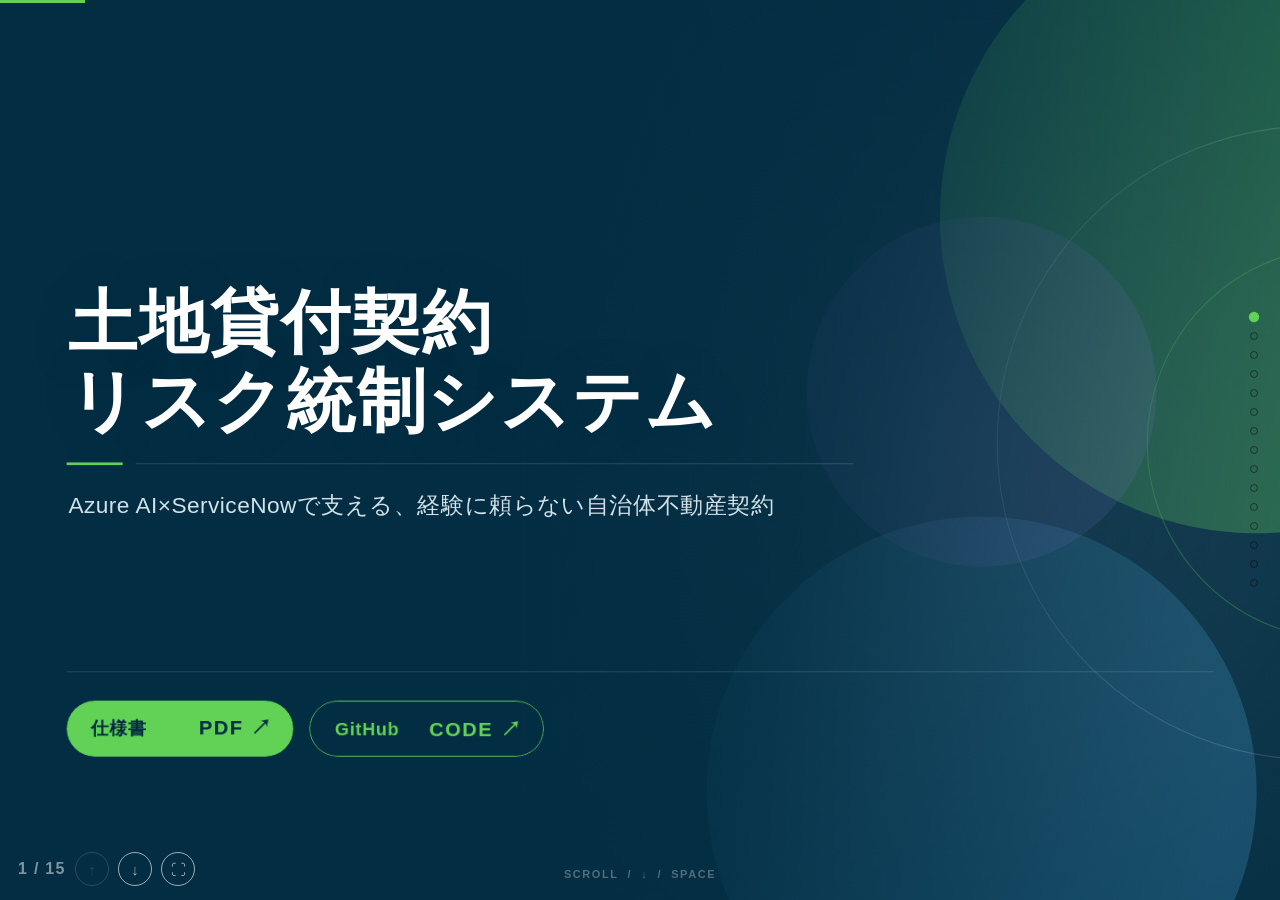
==== commit f2eac4d7: "スライド修正" ====
--- a/docs/index.html
+++ b/docs/index.html
@@ -86,6 +86,22 @@
 }
 .media:has(> video),.media:has(> img),.media:has(> iframe){
   border:0;background:transparent;padding:0;
+}
+/* 画像はクリックで拡大 */
+.media > img{cursor:zoom-in}
+.media:has(> img)::after{
+  content:"クリックで拡大";position:absolute;right:2px;top:-25px;
+  font-size:13px;font-weight:600;letter-spacing:.06em;color:#6E8794;pointer-events:none;
+}
+#zoom{
+  position:fixed;inset:0;z-index:60;display:none;align-items:center;justify-content:center;
+  padding:22px;background:rgba(3,29,42,.94);cursor:zoom-out;
+}
+#zoom.open{display:flex}
+#zoom img{max-width:100%;max-height:100%;object-fit:contain;background:#fff;border-radius:8px}
+#zoom .zx{
+  position:absolute;right:20px;top:14px;color:#DCE7EC;font-size:14px;font-weight:600;
+  letter-spacing:.06em;pointer-events:none;
 }
 
 /* ===== 1ページ目：リンクボタン ===== */
@@ -205,14 +221,14 @@
 <div id="bar"><i></i></div>
 
 <main id="deck">
-<section class="page" id="p1" data-page="1" style="--pagebg:#032D42"><div class="bleed" aria-hidden="true"><div class="sh" style="left:990.0px;top:-90.0px;width:570.0px;height:570.0px;background:rgba(98,210,86,0.32);border-radius:50%"></div><div class="sh" style="left:780.0px;top:465.0px;width:495.0px;height:495.0px;background:rgba(58,150,200,0.3);border-radius:50%"></div><div class="sh" style="left:870.0px;top:195.0px;width:315.0px;height:315.0px;background:rgba(140,120,220,0.18);border-radius:50%"></div><div class="sh" style="left:615.0px;top:0.0px;width:825.0px;height:810.0px;background:radial-gradient(circle at 50% 50%, rgba(255,255,255,0.11) 0.0%, rgba(255,255,255,0.0) 100.0%)"></div><div class="sh" style="left:1041.14px;top:112.5px;width:571.36px;height:571.36px;border:0.75px solid rgba(255,255,255,0.16);border-radius:50%"></div><div class="sh" style="left:1176.14px;top:222.0px;width:353.86px;height:353.86px;border:0.75px solid rgba(98,210,86,0.34);border-radius:50%"></div><div class="sh" style="left:615.0px;top:0.0px;width:825.0px;height:810.0px;background:linear-gradient(100.0deg, rgba(3,45,66,1.0) 6.0%, rgba(3,45,66,0.82) 32.0%, rgba(3,45,66,0.06) 78.0%)"></div></div><div class="stage"><div class="slide" style="background:transparent"><div class="sh" style="left:75.0px;top:82.02px;width:10.49px;height:10.49px;background:#62D256;border-radius:50%;box-shadow:-0.0px -4.0px 18.0px rgba(98,210,86,0.8)"></div><div class="sh" style="left:98.99px;top:75.0px;width:460.64px;height:27.55px;padding:2.0px 2.0px 2.0px 2.0px;display:flex;flex-direction:column;justify-content:flex-start"><p style="text-align:left;line-height:1.08"><span style="font-size:21.0px;letter-spacing:5.88px;color:#62D256">LANDLEASE-RISK-CONTROL</span></p></div><div class="sh" style="left:75.0px;top:215.12px;width:735.11px;height:184.74px;text-shadow:0.0px 1.5px 36.0px rgba(3,45,66,0.92);padding:2.0px 2.0px 2.0px 2.0px;display:flex;flex-direction:column;justify-content:flex-start"><p style="text-align:left;line-height:1.144"><span style="font-size:78.0px;font-weight:700;letter-spacing:1.56px;color:#FFFFFF">土地貸付契約</span><span style="font-size:78.0px;font-weight:700;letter-spacing:1.56px;color:#FFFFFF">&nbsp;</span></p><p style="text-align:left;line-height:1.144"><span style="font-size:78.0px;font-weight:700;letter-spacing:1.56px;color:#FFFFFF">リスク統制システム</span></p></div><div class="sh" style="left:75.0px;top:419.25px;width:62.99px;height:2.25px;background:#62D256"></div><div class="sh" style="left:152.99px;top:420.0px;width:807.01px;height:0.75px;background:rgba(255,255,255,0.16)"></div><div class="sh" style="left:75.0px;top:444.0px;width:952.49px;height:86.99px;padding:2.0px 2.0px 2.0px 2.0px;display:flex;flex-direction:column;justify-content:flex-start"><p style="text-align:left;line-height:1.722"><span style="font-size:25.5px;letter-spacing:0.51px;color:#D3E2E9">Azure AI×ServiceNowで支える、経験に頼らない自治体不動産契約</span></p></div><div class="sh" style="left:75.0px;top:653.6px;width:1290.0px;height:0.75px;background:rgba(255,255,255,0.14)"></div><a class="grp btn btn-primary" style="left:75.0px;top:687.27px;width:255.0px;height:62.73px;border-radius:31.5px" href="https://github.com/kabigon-89/landlease-risk-control/blob/main/docs/documents/spec.pdf" target="_blank" rel="noopener noreferrer" aria-label="仕様書PDFを開く"><div class="sh" style="left:0.0px;top:0.0px;width:255.0px;height:62.73px;background:#62D256;border-radius:31.36px;box-shadow:0.0px 7.5px 30.0px rgba(98,210,86,0.28)"></div><div class="sh" style="left:25.49px;top:16.71px;width:69.19px;height:32.32px;padding:2.0px 2.0px 2.0px 2.0px;display:flex;flex-direction:column;justify-content:flex-start"><p style="text-align:left;line-height:1.2"><span style="font-size:20.25px;font-weight:700;letter-spacing:0.81px;color:#032D42">仕様書</span></p></div><div class="sh" style="left:146.75px;top:15.0px;width:88.76px;height:35.73px;padding:2.0px 2.0px 2.0px 2.0px;display:flex;flex-direction:column;justify-content:flex-start"><p style="text-align:left;line-height:1.2"><span style="font-size:22.5px;font-weight:700;letter-spacing:1.8px;color:#032D42">PDF ↗︎</span></p></div></a><a class="grp btn btn-ghost" style="left:347.99px;top:687.27px;width:264.06px;height:62.73px;border-radius:31.5px" href="https://github.com/kabigon-89/landlease-risk-control" target="_blank" rel="noopener noreferrer" aria-label="GitHubリポジトリを開く"><div class="sh" style="left:0.0px;top:0.0px;width:264.06px;height:62.73px;border:1.36px solid #62D256;border-radius:31.36px"></div><div class="sh" style="left:26.86px;top:19.21px;width:84.78px;height:27.3px;padding:2.0px 2.0px 2.0px 2.0px;display:flex;flex-direction:column;justify-content:flex-start"><p style="text-align:left;line-height:1.132"><span style="font-size:20.25px;font-weight:700;letter-spacing:0.81px;color:#62D256">GitHub</span></p></div><div class="sh" style="left:132.64px;top:17.87px;width:115.02px;height:30.0px;padding:2.0px 2.0px 2.0px 2.0px;display:flex;flex-direction:column;justify-content:flex-start"><p style="text-align:left;line-height:1.125"><span style="font-size:22.5px;font-weight:700;letter-spacing:1.8px;color:#62D256">CODE ↗︎</span></p></div></a><div class="sh" style="left:1065.47px;top:717.89px;width:30.0px;height:1.49px;background:#17485C"></div><div class="sh" style="left:1110.47px;top:707.39px;width:279.98px;height:25.5px;padding:2.0px 2.0px 2.0px 2.0px;display:flex;flex-direction:column;justify-content:flex-start"><p style="text-align:left;line-height:1.08"><span style="font-size:19.5px;letter-spacing:3.9px;color:#62D256">PORTFOLIO 2026.10</span></p></div></div></div></section><section class="page" id="p2" data-page="2" style="--pagebg:#FFFFFF"><div class="stage"><div class="slide" style="background:#FFFFFF"><div class="sh" style="left:75.0px;top:189.9px;width:1290.0px;height:1.2px;background:#032D42"></div><div class="sh" style="left:99.0px;top:66.0px;width:162.44px;height:34.2px;padding:2.0px 2.0px 2.0px 2.0px;display:flex;flex-direction:column;justify-content:flex-start"><p style="text-align:left;line-height:0.96"><span style="font-size:17.85px;font-weight:700;letter-spacing:6.63px;color:#0F7A3D">CONTENTS</span></p></div><div class="sh" style="left:99.0px;top:104.7px;width:162.44px;height:70.2px;padding:2.0px 2.0px 2.0px 2.0px;display:flex;flex-direction:column;justify-content:flex-start"><p style="text-align:left;line-height:1.2"><span style="font-size:46.5px;font-weight:700;color:#032D42">目次</span></p></div><div class="sh" style="left:1005.36px;top:145.5px;width:395.61px;height:29.4px;padding:2.0px 2.0px 2.0px 2.0px;display:flex;flex-direction:column;justify-content:flex-start"><p style="text-align:left;line-height:1.2"><span style="font-size:18.0px;color:#4E6A78">項目をクリックすると各ページへ移動します</span></p></div><div class="sh" style="left:75.0px;top:290.77px;width:596.63px;height:0.75px;background:#E2EAEE"></div><div class="sh" style="left:75.0px;top:358.48px;width:596.63px;height:0.75px;background:#E2EAEE"></div><div class="sh" style="left:75.0px;top:426.19px;width:596.63px;height:0.75px;background:#E2EAEE"></div><div class="sh" style="left:75.0px;top:493.9px;width:596.63px;height:0.75px;background:#E2EAEE"></div><div class="sh" style="left:75.0px;top:561.61px;width:596.63px;height:0.75px;background:#E2EAEE"></div><div class="sh" style="left:75.0px;top:629.32px;width:596.63px;height:0.75px;background:#E2EAEE"></div><div class="sh" style="left:768.38px;top:290.77px;width:596.63px;height:0.75px;background:#E2EAEE"></div><div class="sh" style="left:768.38px;top:358.48px;width:596.63px;height:0.75px;background:#E2EAEE"></div><div class="sh" style="left:768.38px;top:426.19px;width:596.63px;height:0.75px;background:#E2EAEE"></div><div class="sh" style="left:768.38px;top:493.9px;width:596.63px;height:0.75px;background:#E2EAEE"></div><div class="sh" style="left:768.38px;top:561.61px;width:596.63px;height:0.75px;background:#E2EAEE"></div><div class="grp toc-row" style="left:64.0px;top:230.92px;width:624.0px;height:52.0px" role="button" tabindex="0" data-goto="3"><div class="sh" style="left:11.0px;top:7.1px;width:58.5px;height:37.8px;padding:2.0px 2.0px 2.0px 2.0px;display:flex;flex-direction:column;justify-content:flex-start"><p style="text-align:right;line-height:1.08"><span style="font-size:28.5px;font-weight:700;color:#0F7A3D">01</span></p></div><div class="sh" style="left:86.0px;top:7.1px;width:500.0px;height:37.8px;padding:2.0px 2.0px 2.0px 2.0px;display:flex;flex-direction:column;justify-content:flex-start"><p style="text-align:left;line-height:1.2"><span style="font-size:24.0px;color:#032D42">背景</span></p></div><div class="sh chev" style="left:595.63px;top:14.3px;width:12.0px;height:23.4px;padding:2.0px 2.0px 2.0px 2.0px;display:flex;flex-direction:column;justify-content:flex-start"><p style="text-align:left;line-height:1.08"><span style="font-size:16.65px;color:#9DB2BD">›︎</span></p></div></div><div class="grp toc-row" style="left:64.0px;top:298.63px;width:624.0px;height:52.0px" role="button" tabindex="0" data-goto="4"><div class="sh" style="left:11.0px;top:7.1px;width:58.5px;height:37.8px;padding:2.0px 2.0px 2.0px 2.0px;display:flex;flex-direction:column;justify-content:flex-start"><p style="text-align:right;line-height:1.08"><span style="font-size:28.5px;font-weight:700;color:#0F7A3D">02</span></p></div><div class="sh" style="left:86.0px;top:7.1px;width:500.0px;height:37.8px;padding:2.0px 2.0px 2.0px 2.0px;display:flex;flex-direction:column;justify-content:flex-start"><p style="text-align:left;line-height:1.2"><span style="font-size:24.0px;color:#032D42">解決策</span></p></div><div class="sh chev" style="left:595.63px;top:14.3px;width:12.0px;height:23.4px;padding:2.0px 2.0px 2.0px 2.0px;display:flex;flex-direction:column;justify-content:flex-start"><p style="text-align:left;line-height:1.08"><span style="font-size:16.65px;color:#9DB2BD">›︎</span></p></div></div><div class="grp toc-row" style="left:64.0px;top:366.34px;width:624.0px;height:52.0px" role="button" tabindex="0" data-goto="5"><div class="sh" style="left:11.0px;top:7.1px;width:58.5px;height:37.8px;padding:2.0px 2.0px 2.0px 2.0px;display:flex;flex-direction:column;justify-content:flex-start"><p style="text-align:right;line-height:1.08"><span style="font-size:28.5px;font-weight:700;color:#0F7A3D">03</span></p></div><div class="sh" style="left:86.0px;top:7.1px;width:500.0px;height:37.8px;padding:2.0px 2.0px 2.0px 2.0px;display:flex;flex-direction:column;justify-content:flex-start"><p style="text-align:left;line-height:1.2"><span style="font-size:24.0px;color:#032D42">スコープ定義</span></p></div><div class="sh chev" style="left:595.63px;top:14.3px;width:12.0px;height:23.4px;padding:2.0px 2.0px 2.0px 2.0px;display:flex;flex-direction:column;justify-content:flex-start"><p style="text-align:left;line-height:1.08"><span style="font-size:16.65px;color:#9DB2BD">›︎</span></p></div></div><div class="grp toc-row" style="left:64.0px;top:434.04px;width:624.0px;height:52.0px" role="button" tabindex="0" data-goto="6"><div class="sh" style="left:11.0px;top:7.1px;width:58.5px;height:37.8px;padding:2.0px 2.0px 2.0px 2.0px;display:flex;flex-direction:column;justify-content:flex-start"><p style="text-align:right;line-height:1.08"><span style="font-size:28.5px;font-weight:700;color:#0F7A3D">04</span></p></div><div class="sh" style="left:86.0px;top:7.1px;width:500.0px;height:37.8px;padding:2.0px 2.0px 2.0px 2.0px;display:flex;flex-direction:column;justify-content:flex-start"><p style="text-align:left;line-height:1.2"><span style="font-size:24.0px;color:#032D42">システム概要</span></p></div><div class="sh chev" style="left:595.63px;top:14.3px;width:12.0px;height:23.4px;padding:2.0px 2.0px 2.0px 2.0px;display:flex;flex-direction:column;justify-content:flex-start"><p style="text-align:left;line-height:1.08"><span style="font-size:16.65px;color:#9DB2BD">›︎</span></p></div></div><div class="grp toc-row" style="left:64.0px;top:501.75px;width:624.0px;height:52.0px" role="button" tabindex="0" data-goto="7"><div class="sh" style="left:11.0px;top:7.1px;width:58.5px;height:37.8px;padding:2.0px 2.0px 2.0px 2.0px;display:flex;flex-direction:column;justify-content:flex-start"><p style="text-align:right;line-height:1.08"><span style="font-size:28.5px;font-weight:700;color:#0F7A3D">05</span></p></div><div class="sh" style="left:86.0px;top:7.1px;width:500.0px;height:37.8px;padding:2.0px 2.0px 2.0px 2.0px;display:flex;flex-direction:column;justify-content:flex-start"><p style="text-align:left;line-height:1.2"><span style="font-size:24.0px;color:#032D42">システムアーキテクチャ</span></p></div><div class="sh chev" style="left:595.63px;top:14.3px;width:12.0px;height:23.4px;padding:2.0px 2.0px 2.0px 2.0px;display:flex;flex-direction:column;justify-content:flex-start"><p style="text-align:left;line-height:1.08"><span style="font-size:16.65px;color:#9DB2BD">›︎</span></p></div></div><div class="grp toc-row" style="left:64.0px;top:569.46px;width:624.0px;height:52.0px" role="button" tabindex="0" data-goto="8"><div class="sh" style="left:11.0px;top:7.1px;width:58.5px;height:37.8px;padding:2.0px 2.0px 2.0px 2.0px;display:flex;flex-direction:column;justify-content:flex-start"><p style="text-align:right;line-height:1.08"><span style="font-size:28.5px;font-weight:700;color:#0F7A3D">06</span></p></div><div class="sh" style="left:86.0px;top:7.1px;width:500.0px;height:37.8px;padding:2.0px 2.0px 2.0px 2.0px;display:flex;flex-direction:column;justify-content:flex-start"><p style="text-align:left;line-height:1.2"><span style="font-size:24.0px;color:#032D42">リスク・コントロール・マトリクス</span></p></div><div class="sh chev" style="left:595.63px;top:14.3px;width:12.0px;height:23.4px;padding:2.0px 2.0px 2.0px 2.0px;display:flex;flex-direction:column;justify-content:flex-start"><p style="text-align:left;line-height:1.08"><span style="font-size:16.65px;color:#9DB2BD">›︎</span></p></div></div><div class="grp toc-row" style="left:64.0px;top:637.17px;width:624.0px;height:52.0px" role="button" tabindex="0" data-goto="9"><div class="sh" style="left:11.0px;top:7.1px;width:58.5px;height:37.8px;padding:2.0px 2.0px 2.0px 2.0px;display:flex;flex-direction:column;justify-content:flex-start"><p style="text-align:right;line-height:1.08"><span style="font-size:28.5px;font-weight:700;color:#0F7A3D">07</span></p></div><div class="sh" style="left:86.0px;top:7.1px;width:500.0px;height:37.8px;padding:2.0px 2.0px 2.0px 2.0px;display:flex;flex-direction:column;justify-content:flex-start"><p style="text-align:left;line-height:1.2"><span style="font-size:24.0px;color:#032D42">契約書チェックの仕組み</span></p></div><div class="sh chev" style="left:595.63px;top:14.3px;width:12.0px;height:23.4px;padding:2.0px 2.0px 2.0px 2.0px;display:flex;flex-direction:column;justify-content:flex-start"><p style="text-align:left;line-height:1.08"><span style="font-size:16.65px;color:#9DB2BD">›︎</span></p></div></div><div class="grp toc-row" style="left:757.38px;top:230.92px;width:624.0px;height:52.0px" role="button" tabindex="0" data-goto="10"><div class="sh" style="left:11.0px;top:7.1px;width:58.5px;height:37.8px;padding:2.0px 2.0px 2.0px 2.0px;display:flex;flex-direction:column;justify-content:flex-start"><p style="text-align:right;line-height:1.08"><span style="font-size:28.5px;font-weight:700;color:#0F7A3D">08</span></p></div><div class="sh" style="left:86.0px;top:7.1px;width:500.0px;height:37.8px;padding:2.0px 2.0px 2.0px 2.0px;display:flex;flex-direction:column;justify-content:flex-start"><p style="text-align:left;line-height:1.2"><span style="font-size:24.0px;color:#032D42">契約書作成デモ</span></p></div><div class="sh chev" style="left:595.62px;top:14.3px;width:12.0px;height:23.4px;padding:2.0px 2.0px 2.0px 2.0px;display:flex;flex-direction:column;justify-content:flex-start"><p style="text-align:left;line-height:1.08"><span style="font-size:16.65px;color:#9DB2BD">›︎</span></p></div></div><div class="grp toc-row" style="left:757.38px;top:298.63px;width:624.0px;height:52.0px" role="button" tabindex="0" data-goto="11"><div class="sh" style="left:11.0px;top:7.1px;width:58.5px;height:37.8px;padding:2.0px 2.0px 2.0px 2.0px;display:flex;flex-direction:column;justify-content:flex-start"><p style="text-align:right;line-height:1.08"><span style="font-size:28.5px;font-weight:700;color:#0F7A3D">09</span></p></div><div class="sh" style="left:86.0px;top:7.1px;width:500.0px;height:37.8px;padding:2.0px 2.0px 2.0px 2.0px;display:flex;flex-direction:column;justify-content:flex-start"><p style="text-align:left;line-height:1.2"><span style="font-size:24.0px;color:#032D42">現場での活用場面</span></p></div><div class="sh chev" style="left:595.62px;top:14.3px;width:12.0px;height:23.4px;padding:2.0px 2.0px 2.0px 2.0px;display:flex;flex-direction:column;justify-content:flex-start"><p style="text-align:left;line-height:1.08"><span style="font-size:16.65px;color:#9DB2BD">›︎</span></p></div></div><div class="grp toc-row" style="left:757.38px;top:366.34px;width:624.0px;height:52.0px" role="button" tabindex="0" data-goto="12"><div class="sh" style="left:11.0px;top:7.1px;width:58.5px;height:37.8px;padding:2.0px 2.0px 2.0px 2.0px;display:flex;flex-direction:column;justify-content:flex-start"><p style="text-align:right;line-height:1.08"><span style="font-size:28.5px;font-weight:700;color:#0F7A3D">10</span></p></div><div class="sh" style="left:86.0px;top:7.1px;width:500.0px;height:37.8px;padding:2.0px 2.0px 2.0px 2.0px;display:flex;flex-direction:column;justify-content:flex-start"><p style="text-align:left;line-height:1.2"><span style="font-size:24.0px;color:#032D42">費用対効果</span></p></div><div class="sh chev" style="left:595.62px;top:14.3px;width:12.0px;height:23.4px;padding:2.0px 2.0px 2.0px 2.0px;display:flex;flex-direction:column;justify-content:flex-start"><p style="text-align:left;line-height:1.08"><span style="font-size:16.65px;color:#9DB2BD">›︎</span></p></div></div><div class="grp toc-row" style="left:757.38px;top:434.04px;width:624.0px;height:52.0px" role="button" tabindex="0" data-goto="13"><div class="sh" style="left:11.0px;top:7.1px;width:58.5px;height:37.8px;padding:2.0px 2.0px 2.0px 2.0px;display:flex;flex-direction:column;justify-content:flex-start"><p style="text-align:right;line-height:1.08"><span style="font-size:28.5px;font-weight:700;color:#0F7A3D">11</span></p></div><div class="sh" style="left:86.0px;top:7.1px;width:500.0px;height:37.8px;padding:2.0px 2.0px 2.0px 2.0px;display:flex;flex-direction:column;justify-content:flex-start"><p style="text-align:left;line-height:1.2"><span style="font-size:24.0px;color:#032D42">拡張の方向性</span></p></div><div class="sh chev" style="left:595.62px;top:14.3px;width:12.0px;height:23.4px;padding:2.0px 2.0px 2.0px 2.0px;display:flex;flex-direction:column;justify-content:flex-start"><p style="text-align:left;line-height:1.08"><span style="font-size:16.65px;color:#9DB2BD">›︎</span></p></div></div><div class="grp toc-row" style="left:757.38px;top:501.75px;width:624.0px;height:52.0px" role="button" tabindex="0" data-goto="14"><div class="sh" style="left:11.0px;top:7.1px;width:58.5px;height:37.8px;padding:2.0px 2.0px 2.0px 2.0px;display:flex;flex-direction:column;justify-content:flex-start"><p style="text-align:right;line-height:1.08"><span style="font-size:28.5px;font-weight:700;color:#0F7A3D">12</span></p></div><div class="sh" style="left:86.0px;top:7.1px;width:500.0px;height:37.8px;padding:2.0px 2.0px 2.0px 2.0px;display:flex;flex-direction:column;justify-content:flex-start"><p style="text-align:left;line-height:1.2"><span style="font-size:24.0px;color:#032D42">設計を支えた知識</span></p></div><div class="sh chev" style="left:595.62px;top:14.3px;width:12.0px;height:23.4px;padding:2.0px 2.0px 2.0px 2.0px;display:flex;flex-direction:column;justify-content:flex-start"><p style="text-align:left;line-height:1.08"><span style="font-size:16.65px;color:#9DB2BD">›︎</span></p></div></div><div class="grp toc-row" style="left:757.38px;top:569.46px;width:624.0px;height:52.0px" role="button" tabindex="0" data-goto="15"><div class="sh" style="left:11.0px;top:7.1px;width:58.5px;height:37.8px;padding:2.0px 2.0px 2.0px 2.0px;display:flex;flex-direction:column;justify-content:flex-start"><p style="text-align:right;line-height:1.08"><span style="font-size:28.5px;font-weight:700;color:#0F7A3D">13</span></p></div><div class="sh" style="left:86.0px;top:7.1px;width:500.0px;height:37.8px;padding:2.0px 2.0px 2.0px 2.0px;display:flex;flex-direction:column;justify-content:flex-start"><p style="text-align:left;line-height:1.2"><span style="font-size:24.0px;color:#032D42">おわりに</span></p></div><div class="sh chev" style="left:595.62px;top:14.3px;width:12.0px;height:23.4px;padding:2.0px 2.0px 2.0px 2.0px;display:flex;flex-direction:column;justify-content:flex-start"><p style="text-align:left;line-height:1.08"><span style="font-size:16.65px;color:#9DB2BD">›︎</span></p></div></div><div class="sh" style="left:719.5px;top:215.1px;width:1.0px;height:486.9px;background:linear-gradient(180.0deg, rgba(215,226,232,0.0) 0.0%, rgba(215,226,232,1.0) 18.0%, rgba(215,226,232,1.0) 82.0%, rgba(215,226,232,0.0) 100.0%)"></div><div class="sh" style="left:75.0px;top:723.0px;width:1290.0px;height:0.75px;background:#C9D7DE"></div><div class="sh" style="left:1356.66px;top:738.6px;width:14.34px;height:20.4px;padding:2.0px 2.0px 2.0px 2.0px;display:flex;flex-direction:column;justify-content:flex-start"><p style="text-align:left;line-height:1.08"><span style="font-size:15.0px;color:#4E6A78">2</span></p></div></div></div></section><section class="page" id="p3" data-page="3" style="--pagebg:#032D42"><div class="stage"><div class="slide" style="background:#032D42"><div class="sh" style="left:75.0px;top:139.9px;width:1290.0px;height:2.05px;background:#17485C"></div><div class="sh" style="left:75.0px;top:78.95px;width:44.62px;height:33.0px;padding:2.0px 2.0px 2.0px 2.0px;display:flex;flex-direction:column;justify-content:flex-start"><p style="text-align:left;line-height:1.2"><span style="font-size:22.5px;font-weight:700;letter-spacing:4.08px;color:#62D256">01</span></p></div><div class="sh" style="left:119.62px;top:66.0px;width:84.0px;height:58.91px;padding:2.0px 2.0px 2.0px 2.0px;display:flex;flex-direction:column;justify-content:flex-start"><p style="text-align:left;line-height:1.2"><span style="font-size:39.0px;font-weight:700;color:#FFFFFF">背景</span></p></div><div class="sh" style="left:75.0px;top:174.94px;width:6.0px;height:108.75px;background:#62D256"></div><div class="sh" style="left:106.49px;top:174.94px;width:1143.3px;height:111.75px;padding:2.0px 2.0px 2.0px 2.0px;display:flex;flex-direction:column;justify-content:flex-start"><p style="text-align:left;line-height:1.495"><span style="font-size:37.5px;font-weight:700;letter-spacing:0.38px;color:#FFFFFF">法律知識がない私には</span><span style="font-size:37.5px;font-weight:700;letter-spacing:0.38px;color:#FFFFFF">、</span></p><p style="text-align:left;line-height:1.495"><span style="font-size:37.5px;font-weight:700;letter-spacing:0.38px;color:#FFFFFF">この契約が正しいのか判断ができなかった</span></p></div><div class="sh" style="left:75.0px;top:364.95px;width:1290.0px;height:1.36px;background:#62D256"></div><div class="sh" style="left:75.0px;top:325.69px;width:623.89px;height:30.27px;padding:2.0px 2.0px 2.0px 2.0px;display:flex;flex-direction:column;justify-content:flex-start"><p style="text-align:left;line-height:1.2"><span style="font-size:18.75px;font-weight:700;letter-spacing:2.25px;color:#FFFFFF">現状</span></p></div><div class="sh" style="left:721.67px;top:325.69px;width:709.91px;height:30.27px;padding:2.0px 2.0px 2.0px 2.0px;display:flex;flex-direction:column;justify-content:flex-start"><p style="text-align:left;line-height:1.2"><span style="font-size:18.75px;font-weight:700;letter-spacing:2.25px;color:#62D256">発生しうるリスク</span></p></div><div class="sh" style="left:75.0px;top:478.14px;width:1290.0px;height:0.75px;background:#17485C"></div><div class="sh" style="left:75.0px;top:399.31px;width:6.74px;height:6.74px;background:#3F6B80"></div><div class="sh" style="left:96.74px;top:388.82px;width:540.17px;height:69.82px;padding:2.0px 2.0px 2.0px 2.0px;display:flex;flex-direction:column;justify-content:flex-start"><p style="text-align:left;line-height:1.557"><span style="font-size:20.25px;color:#C9DBE4">契約更新の期日を、担当者がExcelに手入力して管理している</span></p></div><div class="sh" style="left:639.18px;top:405.86px;width:63.0px;height:35.73px;padding:2.0px 2.0px 2.0px 2.0px;display:flex;flex-direction:column;justify-content:center"><p style="text-align:center;line-height:1.2"><span style="font-size:22.5px;font-weight:700;color:#62D256">▶︎</span></p></div><div class="sh" style="left:721.67px;top:399.31px;width:6.74px;height:6.74px;background:#62D256"></div><div class="sh" style="left:743.42px;top:388.82px;width:640.23px;height:69.82px;padding:2.0px 2.0px 2.0px 2.0px;display:flex;flex-direction:column;justify-content:flex-start"><p style="text-align:left;line-height:1.557"><span style="font-size:20.25px;color:#FFFFFF">更新忘れによる不法占有、契約変更・解除の申出期限の徒過、支払遅滞による延滞金の発生</span></p></div><div class="sh" style="left:75.0px;top:590.64px;width:1290.0px;height:0.75px;background:#17485C"></div><div class="sh" style="left:75.0px;top:511.81px;width:6.74px;height:6.74px;background:#3F6B80"></div><div class="sh" style="left:96.74px;top:501.32px;width:540.17px;height:69.82px;padding:2.0px 2.0px 2.0px 2.0px;display:flex;flex-direction:column;justify-content:flex-start"><p style="text-align:left;line-height:1.557"><span style="font-size:20.25px;color:#C9DBE4">法律の専門知識がない職員が、多額の資金が動く不動産契約の条項を審査・作成している</span></p></div><div class="sh" style="left:639.18px;top:518.36px;width:63.0px;height:35.73px;padding:2.0px 2.0px 2.0px 2.0px;display:flex;flex-direction:column;justify-content:center"><p style="text-align:center;line-height:1.2"><span style="font-size:22.5px;font-weight:700;color:#62D256">▶︎</span></p></div><div class="sh" style="left:721.67px;top:511.81px;width:6.74px;height:6.74px;background:#62D256"></div><div class="sh" style="left:743.42px;top:501.32px;width:640.23px;height:69.82px;padding:2.0px 2.0px 2.0px 2.0px;display:flex;flex-direction:column;justify-content:flex-start"><p style="text-align:left;line-height:1.557"><span style="font-size:20.25px;color:#FFFFFF">必要な条文の抜け漏れ、解釈の余地が複数ある表現等により、相手方に有利な抗弁権を与え、契約の不履行、紛争の原因となる</span></p></div><div class="sh" style="left:75.0px;top:624.31px;width:6.74px;height:6.74px;background:#3F6B80"></div><div class="sh" style="left:96.74px;top:613.82px;width:540.17px;height:69.82px;padding:2.0px 2.0px 2.0px 2.0px;display:flex;flex-direction:column;justify-content:flex-start"><p style="text-align:left;line-height:1.557"><span style="font-size:20.25px;color:#C9DBE4">数年周期の人事異動により、契約時の相手方との交渉経緯や賃料等の算出方法が、契約更新時に引き継がれない</span></p></div><div class="sh" style="left:639.18px;top:630.86px;width:63.0px;height:35.73px;padding:2.0px 2.0px 2.0px 2.0px;display:flex;flex-direction:column;justify-content:center"><p style="text-align:center;line-height:1.2"><span style="font-size:22.5px;font-weight:700;color:#62D256">▶︎</span></p></div><div class="sh" style="left:721.67px;top:624.31px;width:6.74px;height:6.74px;background:#62D256"></div><div class="sh" style="left:743.42px;top:613.82px;width:640.23px;height:69.82px;padding:2.0px 2.0px 2.0px 2.0px;display:flex;flex-direction:column;justify-content:flex-start"><p style="text-align:left;line-height:1.557"><span style="font-size:20.25px;color:#FFFFFF">業務が属人化していることで、過去のトラブルの再発や誤った金額の徴収、支払が生じる可能性</span></p></div><div class="sh" style="left:75.0px;top:724.1px;width:1290.0px;height:0.75px;background:#17485C"></div><div class="sh" style="left:1356.65px;top:738.28px;width:14.35px;height:20.73px;padding:2.0px 2.0px 2.0px 2.0px;display:flex;flex-direction:column;justify-content:flex-start"><p style="text-align:left;line-height:1.08"><span style="font-size:15.0px;color:#9FB6C1">3</span></p></div></div></div></section><section class="page" id="p4" data-page="4" style="--pagebg:#032D42"><div class="stage"><div class="slide" style="background:#032D42"><div class="sh" style="left:75.0px;top:139.9px;width:1290.0px;height:2.05px;background:#17485C"></div><div class="sh" style="left:75.0px;top:78.95px;width:48.47px;height:33.0px;padding:2.0px 2.0px 2.0px 2.0px;display:flex;flex-direction:column;justify-content:flex-start"><p style="text-align:left;line-height:1.2"><span style="font-size:22.5px;font-weight:700;letter-spacing:4.08px;color:#62D256">02</span></p></div><div class="sh" style="left:123.47px;top:66.0px;width:128.71px;height:58.91px;padding:2.0px 2.0px 2.0px 2.0px;display:flex;flex-direction:column;justify-content:flex-start"><p style="text-align:left;line-height:1.2"><span style="font-size:39.0px;font-weight:700;color:#FFFFFF">解決策</span></p></div><div class="sh" style="left:75.0px;top:174.94px;width:6.0px;height:101.25px;background:#62D256"></div><div class="sh" style="left:106.49px;top:174.94px;width:1066.82px;height:120.0px;padding:2.0px 2.0px 2.0px 2.0px;display:flex;flex-direction:column;justify-content:flex-start"><p style="text-align:left;line-height:1.495"><span style="font-size:37.5px;font-weight:700;letter-spacing:0.38px;color:#FFFFFF">見落としへの不安を</span><span style="font-size:37.5px;font-weight:700;letter-spacing:0.38px;color:#FFFFFF">、</span></p><p style="text-align:left;line-height:1.495"><span style="font-size:37.5px;font-weight:700;letter-spacing:0.38px;color:#FFFFFF">個人の経験ではなく</span><span style="font-size:37.5px;font-weight:700;letter-spacing:0.38px;color:#FFFFFF">&nbsp;</span><span style="font-size:37.5px;font-weight:700;letter-spacing:0.38px;color:#62D256">仕組み</span><span style="font-size:37.5px;font-weight:700;letter-spacing:0.38px;color:#FFFFFF">で受け止める</span></p></div><div class="sh" style="left:75.0px;top:315.18px;width:412.0px;height:148.81px;background:#0A4257"></div><div class="sh" style="left:98.99px;top:336.18px;width:400.42px;height:28.23px;padding:2.0px 2.0px 2.0px 2.0px;display:flex;flex-direction:column;justify-content:flex-start"><p style="text-align:left;line-height:1.08"><span style="font-size:21.0px;font-weight:700;letter-spacing:2.94px;color:#62D256">SOLUTION 1</span></p></div><div class="sh" style="left:98.99px;top:373.4px;width:374.94px;height:72.59px;padding:2.0px 2.0px 2.0px 2.0px;display:flex;flex-direction:column;justify-content:center"><p style="text-align:left;line-height:1.531"><span style="font-size:24.0px;font-weight:700;color:#FFFFFF">更新期日管理のワークフロー化</span></p></div><div class="sh" style="left:513.99px;top:315.18px;width:412.0px;height:148.81px;background:#0A4257"></div><div class="sh" style="left:537.99px;top:336.18px;width:400.42px;height:28.23px;padding:2.0px 2.0px 2.0px 2.0px;display:flex;flex-direction:column;justify-content:flex-start"><p style="text-align:left;line-height:1.08"><span style="font-size:21.0px;font-weight:700;letter-spacing:2.94px;color:#62D256">SOLUTION 2</span></p></div><div class="sh" style="left:537.99px;top:373.4px;width:374.94px;height:72.59px;padding:2.0px 2.0px 2.0px 2.0px;display:flex;flex-direction:column;justify-content:center"><p style="text-align:left;line-height:1.378"><span style="font-size:24.0px;font-weight:700;color:#FFFFFF">AIによる条文・金額算出のリスク抽出</span></p></div><div class="sh" style="left:952.99px;top:315.18px;width:412.0px;height:148.81px;background:#0A4257"></div><div class="sh" style="left:976.98px;top:336.18px;width:400.42px;height:28.23px;padding:2.0px 2.0px 2.0px 2.0px;display:flex;flex-direction:column;justify-content:flex-start"><p style="text-align:left;line-height:1.08"><span style="font-size:21.0px;font-weight:700;letter-spacing:2.94px;color:#62D256">SOLUTION 3</span></p></div><div class="sh" style="left:976.98px;top:373.4px;width:374.94px;height:72.59px;padding:2.0px 2.0px 2.0px 2.0px;display:flex;flex-direction:column;justify-content:center"><p style="text-align:left;line-height:1.531"><span style="font-size:24.0px;font-weight:700;color:#FFFFFF">契約データに紐づくナレッジ蓄積</span></p></div><div class="sh" style="left:54.4px;top:471.49px;width:453.2px;height:34.5px;padding:2.0px 2.0px 2.0px 2.0px;display:flex;flex-direction:column;justify-content:center"><p style="text-align:center;line-height:0.924"><span style="font-size:31.5px;font-weight:700;color:#62D256">▼︎</span></p></div><div class="sh" style="left:493.4px;top:471.49px;width:453.2px;height:34.5px;padding:2.0px 2.0px 2.0px 2.0px;display:flex;flex-direction:column;justify-content:center"><p style="text-align:center;line-height:0.924"><span style="font-size:31.5px;font-weight:700;color:#62D256">▼︎</span></p></div><div class="sh" style="left:932.39px;top:471.49px;width:453.2px;height:34.5px;padding:2.0px 2.0px 2.0px 2.0px;display:flex;flex-direction:column;justify-content:center"><p style="text-align:center;line-height:0.924"><span style="font-size:31.5px;font-weight:700;color:#62D256">▼︎</span></p></div><div class="sh" style="left:75.0px;top:510.49px;width:412.0px;height:186.98px;background:#F4F8FA"></div><div class="sh" style="left:75.0px;top:510.49px;width:412.0px;height:4.09px;background:#62D256"></div><div class="sh" style="left:98.99px;top:535.58px;width:400.42px;height:37.77px;padding:2.0px 2.0px 2.0px 2.0px;display:flex;flex-direction:column;justify-content:flex-start"><p style="text-align:left;line-height:1.2"><span style="font-size:24.0px;font-weight:700;color:#032D42">確実な手続きと業務効率化</span></p></div><div class="sh" style="left:98.99px;top:580.85px;width:374.94px;height:98.62px;padding:2.0px 2.0px 2.0px 2.0px;display:flex;flex-direction:column;justify-content:flex-start"><p style="text-align:left;line-height:1.578"><span style="font-size:18.75px;color:#24485A">定型チェック・期日監視をシステムが代行。繁忙期の業務集中の緩和と、自動通知による契約更新漏れの防止。</span></p></div><div class="sh" style="left:513.99px;top:510.49px;width:412.0px;height:186.98px;background:#F4F8FA"></div><div class="sh" style="left:513.99px;top:510.49px;width:412.0px;height:4.09px;background:#62D256"></div><div class="sh" style="left:537.99px;top:535.58px;width:400.42px;height:37.77px;padding:2.0px 2.0px 2.0px 2.0px;display:flex;flex-direction:column;justify-content:flex-start"><p style="text-align:left;line-height:1.2"><span style="font-size:24.0px;font-weight:700;color:#032D42">心理的安全性の確保</span></p></div><div class="sh" style="left:537.99px;top:580.85px;width:374.94px;height:98.62px;padding:2.0px 2.0px 2.0px 2.0px;display:flex;flex-direction:column;justify-content:flex-start"><p style="text-align:left;line-height:1.578"><span style="font-size:18.75px;color:#24485A">見落としへの不安をシステムが代替。着任直後の職員でも、萎縮せず本来の政策的・専門的判断に集中。</span></p></div><div class="sh" style="left:952.99px;top:510.49px;width:412.0px;height:186.98px;background:#F4F8FA"></div><div class="sh" style="left:952.99px;top:510.49px;width:412.0px;height:4.09px;background:#62D256"></div><div class="sh" style="left:976.98px;top:535.58px;width:400.42px;height:37.77px;padding:2.0px 2.0px 2.0px 2.0px;display:flex;flex-direction:column;justify-content:flex-start"><p style="text-align:left;line-height:1.2"><span style="font-size:24.0px;font-weight:700;color:#032D42">内部統制の強化</span></p></div><div class="sh" style="left:976.98px;top:580.85px;width:374.94px;height:98.62px;padding:2.0px 2.0px 2.0px 2.0px;display:flex;flex-direction:column;justify-content:flex-start"><p style="text-align:left;line-height:1.578"><span style="font-size:18.75px;color:#24485A">職務分掌と監査ログをシステムに組み込み、判断根拠を事後追跡できる透明性と説明責任を確立。口頭での引継ぎが不要に。</span></p></div><div class="sh" style="left:75.0px;top:724.1px;width:1290.0px;height:0.75px;background:#17485C"></div><div class="sh" style="left:1356.65px;top:738.28px;width:14.35px;height:20.73px;padding:2.0px 2.0px 2.0px 2.0px;display:flex;flex-direction:column;justify-content:flex-start"><p style="text-align:left;line-height:1.08"><span style="font-size:15.0px;color:#9FB6C1">4</span></p></div></div></div></section><section class="page" id="p5" data-page="5" style="--pagebg:#FFFFFF"><div class="stage"><div class="slide" style="background:#FFFFFF"><div class="sh" style="left:75.0px;top:139.9px;width:1290.0px;height:2.05px;background:#032D42"></div><div class="sh" style="left:75.0px;top:78.95px;width:48.49px;height:33.0px;padding:2.0px 2.0px 2.0px 2.0px;display:flex;flex-direction:column;justify-content:flex-start"><p style="text-align:left;line-height:1.2"><span style="font-size:22.5px;font-weight:700;letter-spacing:4.08px;color:#0F7A3D">03</span></p></div><div class="sh" style="left:123.49px;top:66.0px;width:254.84px;height:58.91px;padding:2.0px 2.0px 2.0px 2.0px;display:flex;flex-direction:column;justify-content:flex-start"><p style="text-align:left;line-height:1.2"><span style="font-size:39.0px;font-weight:700;color:#032D42">スコープ定義</span></p></div><div class="sh" style="left:75.0px;top:216.66px;width:1290.0px;height:1.36px;background:#B9CBD4"></div><div class="sh" style="left:75.0px;top:174.94px;width:1328.7px;height:35.72px;padding:2.0px 2.0px 2.0px 2.0px;display:flex;flex-direction:column;justify-content:flex-start"><p style="text-align:left;line-height:1.2"><span style="font-size:22.5px;font-weight:700;letter-spacing:2.25px;color:#0F7A3D">対象とする契約</span></p></div><div class="sh" style="left:75.0px;top:236.02px;width:1419.0px;height:50.25px;padding:2.0px 2.0px 2.0px 2.0px;display:flex;flex-direction:column;justify-content:flex-start"><p style="text-align:left;line-height:1.459"><span style="font-size:33.75px;font-weight:700;color:#032D42">行政が貸主となる土地貸付契約</span></p></div><div class="sh" style="left:75.0px;top:290.76px;width:292.0px;height:45.0px;padding:2.0px 2.0px 2.0px 2.0px;display:flex;flex-direction:column;justify-content:flex-start"><p style="text-align:left;line-height:1.68"><span style="font-size:26.25px;color:#032D42">想定規模：年間約20件</span></p></div><div class="sh" style="left:382.45px;top:294.17px;width:769.83px;height:41.25px;padding:2.0px 2.0px 2.0px 2.0px;display:flex;flex-direction:column;justify-content:flex-start"><p style="text-align:left;line-height:1.772"><span style="font-size:22.5px;color:#4E6A78">※ 建物賃貸借・売買・使用貸借・借受契約は対象外（将来拡張スコープ）</span></p></div><div class="sh" style="left:75.0px;top:414.97px;width:1290.0px;height:1.36px;background:#B9CBD4"></div><div class="sh" style="left:75.0px;top:371.75px;width:163.36px;height:35.73px;padding:2.0px 2.0px 2.0px 2.0px;display:flex;flex-direction:column;justify-content:flex-start"><p style="text-align:left;line-height:1.2"><span style="font-size:22.5px;font-weight:700;letter-spacing:2.25px;color:#0F7A3D">対象プロセス</span></p></div><div class="sh" style="left:1105.08px;top:383.62px;width:15.0px;height:8.99px;background:#032D42"></div><div class="sh" style="left:1127.58px;top:379.59px;width:113.46px;height:23.45px;padding:0.0px 0.0px 0.0px 0.0px;display:flex;flex-direction:column;justify-content:flex-start"><p style="text-align:left;line-height:1.2"><span style="font-size:18.0px;color:#4E6A78">システム対象</span></p></div><div class="sh" style="left:1253.03px;top:383.62px;width:15.0px;height:8.99px;background:#FFFFFF;border:1.36px dashed #7A929E"></div><div class="sh" style="left:1275.53px;top:379.59px;width:95.47px;height:23.45px;padding:0.0px 0.0px 0.0px 0.0px;display:flex;flex-direction:column;justify-content:flex-start"><p style="text-align:left;line-height:1.2"><span style="font-size:18.0px;color:#4E6A78">システム外</span></p></div><div class="sh" style="left:75.0px;top:442.93px;width:6.0px;height:19.5px;background:#62D256"></div><div class="sh" style="left:92.99px;top:437.33px;width:90.0px;height:33.68px;padding:2.0px 2.0px 2.0px 2.0px;display:flex;flex-direction:column;justify-content:flex-start"><p style="text-align:left;line-height:1.2"><span style="font-size:21.0px;font-weight:700;color:#032D42">新規起案</span></p></div><div class="sh" style="left:75.0px;top:481.51px;width:197.49px;height:77.41px;background:#F2F6F8;border:1.36px dashed #7A929E"></div><div class="sh" style="left:86.86px;top:496.38px;width:173.77px;height:50.68px;padding:2.0px 2.0px 2.0px 2.0px;display:flex;flex-direction:column;justify-content:center"><p style="text-align:center;line-height:1.431"><span style="font-size:18.0px;color:#4E6A78">契約書作成</span></p></div><div class="sh" style="left:269.49px;top:481.51px;width:27.0px;height:80.41px;padding:2.0px 2.0px 2.0px 2.0px;display:flex;flex-direction:column;justify-content:center"><p style="text-align:center;line-height:1.2"><span style="font-size:18.0px;font-weight:700;color:#0F7A3D">▶︎</span></p></div><div class="sh" style="left:293.49px;top:481.51px;width:197.5px;height:77.41px;background:#032D42"></div><div class="sh" style="left:303.99px;top:495.01px;width:176.5px;height:53.41px;padding:2.0px 2.0px 2.0px 2.0px;display:flex;flex-direction:column;justify-content:center"><p style="text-align:center;line-height:1.431"><span style="font-size:18.0px;font-weight:700;color:#FFFFFF">アップロード</span></p></div><div class="sh" style="left:487.99px;top:481.51px;width:27.0px;height:80.41px;padding:2.0px 2.0px 2.0px 2.0px;display:flex;flex-direction:column;justify-content:center"><p style="text-align:center;line-height:1.2"><span style="font-size:18.0px;font-weight:700;color:#0F7A3D">▶︎</span></p></div><div class="sh" style="left:511.99px;top:481.51px;width:197.5px;height:77.41px;background:#032D42"></div><div class="sh" style="left:522.49px;top:495.01px;width:176.5px;height:53.41px;padding:2.0px 2.0px 2.0px 2.0px;display:flex;flex-direction:column;justify-content:center"><p style="text-align:center;line-height:1.431"><span style="font-size:18.0px;font-weight:700;color:#FFFFFF">AIリスク抽出・</span><br><span style="font-size:18.0px;font-weight:700;color:#FFFFFF">金額検算</span></p></div><div class="sh" style="left:706.5px;top:481.51px;width:27.0px;height:80.41px;padding:2.0px 2.0px 2.0px 2.0px;display:flex;flex-direction:column;justify-content:center"><p style="text-align:center;line-height:1.2"><span style="font-size:18.0px;font-weight:700;color:#0F7A3D">▶︎</span></p></div><div class="sh" style="left:730.49px;top:481.51px;width:197.5px;height:77.41px;background:#032D42"></div><div class="sh" style="left:740.99px;top:495.01px;width:176.5px;height:53.41px;padding:2.0px 2.0px 2.0px 2.0px;display:flex;flex-direction:column;justify-content:center"><p style="text-align:center;line-height:1.431"><span style="font-size:18.0px;font-weight:700;color:#FFFFFF">職員判断・修正</span></p></div><div class="sh" style="left:925.0px;top:481.51px;width:27.0px;height:80.41px;padding:2.0px 2.0px 2.0px 2.0px;display:flex;flex-direction:column;justify-content:center"><p style="text-align:center;line-height:1.2"><span style="font-size:18.0px;font-weight:700;color:#0F7A3D">▶︎</span></p></div><div class="sh" style="left:948.99px;top:481.51px;width:197.5px;height:77.41px;background:#032D42"></div><div class="sh" style="left:959.49px;top:495.01px;width:176.5px;height:53.41px;padding:2.0px 2.0px 2.0px 2.0px;display:flex;flex-direction:column;justify-content:center"><p style="text-align:center;line-height:1.431"><span style="font-size:18.0px;font-weight:700;color:#FFFFFF">所管課確認</span></p></div><div class="sh" style="left:1143.5px;top:481.51px;width:27.0px;height:80.41px;padding:2.0px 2.0px 2.0px 2.0px;display:flex;flex-direction:column;justify-content:center"><p style="text-align:center;line-height:1.2"><span style="font-size:18.0px;font-weight:700;color:#0F7A3D">▶︎</span></p></div><div class="sh" style="left:1167.5px;top:481.51px;width:197.5px;height:77.41px;background:#F2F6F8;border:1.36px dashed #7A929E"></div><div class="sh" style="left:1179.36px;top:496.38px;width:173.78px;height:50.68px;padding:2.0px 2.0px 2.0px 2.0px;display:flex;flex-direction:column;justify-content:center"><p style="text-align:center;line-height:1.431"><span style="font-size:18.0px;color:#4E6A78">起案作成・決裁</span></p></div><div class="sh" style="left:75.0px;top:590.01px;width:6.0px;height:19.5px;background:#62D256"></div><div class="sh" style="left:92.99px;top:584.41px;width:90.0px;height:33.68px;padding:2.0px 2.0px 2.0px 2.0px;display:flex;flex-direction:column;justify-content:flex-start"><p style="text-align:left;line-height:1.2"><span style="font-size:21.0px;font-weight:700;color:#032D42">更新契約</span></p></div><div class="sh" style="left:75.0px;top:628.59px;width:197.49px;height:77.41px;background:#032D42"></div><div class="sh" style="left:85.5px;top:642.09px;width:176.49px;height:53.41px;padding:2.0px 2.0px 2.0px 2.0px;display:flex;flex-direction:column;justify-content:center"><p style="text-align:center;line-height:1.431"><span style="font-size:18.0px;font-weight:700;color:#FFFFFF">更新期日の自動通知</span></p></div><div class="sh" style="left:269.49px;top:628.59px;width:27.0px;height:80.41px;padding:2.0px 2.0px 2.0px 2.0px;display:flex;flex-direction:column;justify-content:center"><p style="text-align:center;line-height:1.2"><span style="font-size:18.0px;font-weight:700;color:#0F7A3D">▶︎</span></p></div><div class="sh" style="left:293.49px;top:628.59px;width:197.5px;height:77.41px;background:#032D42"></div><div class="sh" style="left:303.99px;top:642.09px;width:176.5px;height:53.41px;padding:2.0px 2.0px 2.0px 2.0px;display:flex;flex-direction:column;justify-content:center"><p style="text-align:center;line-height:1.431"><span style="font-size:18.0px;font-weight:700;color:#FFFFFF">所管課の更新・</span><br><span style="font-size:18.0px;font-weight:700;color:#FFFFFF">終了の意向確認</span></p></div><div class="sh" style="left:487.99px;top:628.59px;width:27.0px;height:80.41px;padding:2.0px 2.0px 2.0px 2.0px;display:flex;flex-direction:column;justify-content:center"><p style="text-align:center;line-height:1.2"><span style="font-size:18.0px;font-weight:700;color:#0F7A3D">▶︎</span></p></div><div class="sh" style="left:511.99px;top:628.59px;width:197.5px;height:77.41px;background:#032D42"></div><div class="sh" style="left:522.49px;top:642.09px;width:176.5px;height:53.41px;padding:2.0px 2.0px 2.0px 2.0px;display:flex;flex-direction:column;justify-content:center"><p style="text-align:center;line-height:1.431"><span style="font-size:18.0px;font-weight:700;color:#FFFFFF">AIリスク抽出・</span><br><span style="font-size:18.0px;font-weight:700;color:#FFFFFF">金額検算</span></p></div><div class="sh" style="left:706.5px;top:628.59px;width:27.0px;height:80.41px;padding:2.0px 2.0px 2.0px 2.0px;display:flex;flex-direction:column;justify-content:center"><p style="text-align:center;line-height:1.2"><span style="font-size:18.0px;font-weight:700;color:#0F7A3D">▶︎</span></p></div><div class="sh" style="left:730.49px;top:628.59px;width:197.5px;height:77.41px;background:#032D42"></div><div class="sh" style="left:740.99px;top:642.09px;width:176.5px;height:53.41px;padding:2.0px 2.0px 2.0px 2.0px;display:flex;flex-direction:column;justify-content:center"><p style="text-align:center;line-height:1.431"><span style="font-size:18.0px;font-weight:700;color:#FFFFFF">職員判断・修正</span></p></div><div class="sh" style="left:925.0px;top:628.59px;width:27.0px;height:80.41px;padding:2.0px 2.0px 2.0px 2.0px;display:flex;flex-direction:column;justify-content:center"><p style="text-align:center;line-height:1.2"><span style="font-size:18.0px;font-weight:700;color:#0F7A3D">▶︎</span></p></div><div class="sh" style="left:948.99px;top:628.59px;width:197.5px;height:77.41px;background:#032D42"></div><div class="sh" style="left:959.49px;top:642.09px;width:176.5px;height:53.41px;padding:2.0px 2.0px 2.0px 2.0px;display:flex;flex-direction:column;justify-content:center"><p style="text-align:center;line-height:1.431"><span style="font-size:18.0px;font-weight:700;color:#FFFFFF">所管課確認</span></p></div><div class="sh" style="left:1143.5px;top:628.59px;width:27.0px;height:80.41px;padding:2.0px 2.0px 2.0px 2.0px;display:flex;flex-direction:column;justify-content:center"><p style="text-align:center;line-height:1.2"><span style="font-size:18.0px;font-weight:700;color:#0F7A3D">▶︎</span></p></div><div class="sh" style="left:1167.5px;top:628.59px;width:197.5px;height:77.41px;background:#F2F6F8;border:1.36px dashed #7A929E"></div><div class="sh" style="left:1179.36px;top:643.46px;width:173.78px;height:50.68px;padding:2.0px 2.0px 2.0px 2.0px;display:flex;flex-direction:column;justify-content:center"><p style="text-align:center;line-height:1.431"><span style="font-size:18.0px;color:#4E6A78">起案作成・決裁</span></p></div><div class="sh" style="left:75.0px;top:724.1px;width:1290.0px;height:0.75px;background:#C9D7DE"></div><div class="sh" style="left:1356.65px;top:738.28px;width:14.35px;height:20.73px;padding:2.0px 2.0px 2.0px 2.0px;display:flex;flex-direction:column;justify-content:flex-start"><p style="text-align:left;line-height:1.08"><span style="font-size:15.0px;color:#4E6A78">5</span></p></div></div></div></section><section class="page" id="p6" data-page="6" style="--pagebg:#032D42"><div class="stage"><div class="slide" style="background:#032D42"><div class="sh" style="left:75.0px;top:140.4px;width:1290.0px;height:1.8px;background:#17485C"></div><div class="sh" style="left:75.0px;top:78.6px;width:37.34px;height:34.2px;padding:2.0px 2.0px 2.0px 2.0px;display:flex;flex-direction:column;justify-content:flex-start"><p style="text-align:left;line-height:1.2"><span style="font-size:22.5px;font-weight:700;letter-spacing:4.08px;color:#62D256">04</span></p></div><div class="sh" style="left:124.34px;top:66.0px;width:256.12px;height:59.4px;padding:2.0px 2.0px 2.0px 2.0px;display:flex;flex-direction:column;justify-content:flex-start"><p style="text-align:left;line-height:1.2"><span style="font-size:39.0px;font-weight:700;color:#FFFFFF">システム概要</span></p></div><div class="sh" style="left:75.0px;top:175.2px;width:6.0px;height:108.75px;background:#62D256"></div><div class="sh" style="left:106.5px;top:175.2px;width:1174.2px;height:111.75px;padding:2.0px 2.0px 2.0px 2.0px;display:flex;flex-direction:column;justify-content:flex-start"><p style="text-align:left;line-height:1.359"><span style="font-size:37.5px;font-weight:700;letter-spacing:0.38px;color:#62D256;margin-right:5.0px">ServiceNow</span><span style="font-size:37.5px;font-weight:700;letter-spacing:0.38px;color:#FFFFFF">が定型的な期日管理を</span><span style="font-size:37.5px;font-weight:700;letter-spacing:0.38px;color:#FFFFFF">、</span></p><p style="text-align:left;line-height:1.359"><span style="font-size:37.5px;font-weight:700;letter-spacing:0.38px;color:#62D256;margin-right:5.0px">Azure</span><span style="font-size:37.5px;font-weight:700;letter-spacing:0.38px;color:#FFFFFF">がリスク判断支援を担う二層構成</span></p></div><div class="sh" style="left:75.0px;top:337.95px;width:612.0px;height:437.85px;background:#0A4257"></div><div class="sh" style="left:102.0px;top:366.45px;width:96.35px;height:23.4px;padding:2.0px 2.0px 2.0px 2.0px;display:flex;flex-direction:column;justify-content:flex-start"><p style="text-align:left;line-height:1.2"><span style="font-size:16.0px;letter-spacing:2.52px;color:#62D256">LAYER 1</span></p></div><div class="sh" style="left:102.0px;top:401.85px;width:613.8px;height:37.43px;padding:2.0px 2.0px 2.0px 2.0px;display:flex;flex-direction:column;justify-content:flex-start"><p style="text-align:left;line-height:1.291"><span style="font-size:25.5px;font-weight:700;color:#FFFFFF">ServiceNow</span></p></div><div class="sh" style="left:102.0px;top:451.28px;width:574.74px;height:62.4px;padding:2.0px 2.0px 2.0px 2.0px;display:flex;flex-direction:column;justify-content:flex-start"><p style="text-align:left;line-height:1.572"><span style="font-size:18.0px;color:#C9DBE4">契約更新期日が近づくと自動でチケットを起票し、担当者への通知から対応完了までを一つのワークフローとして管理する。</span></p></div><div class="sh" style="left:102.0px;top:528.68px;width:273.0px;height:103.31px;background:#0D4A60"></div><div class="sh" style="left:117.0px;top:542.18px;width:267.3px;height:28.31px;padding:2.0px 2.0px 2.0px 2.0px;display:flex;flex-direction:column;justify-content:flex-start"><p style="text-align:left;line-height:1.266"><span style="font-size:18.75px;font-weight:700;color:#FFFFFF">契約台帳テーブル</span></p></div><div class="sh" style="left:117.0px;top:573.49px;width:250.29px;height:48.0px;padding:2.0px 2.0px 2.0px 2.0px;display:flex;flex-direction:column;justify-content:flex-start"><p style="text-align:left;line-height:1.397"><span style="font-size:15.0px;font-weight:700;color:#9FB6C1">契約案件とバージョンを親子構造で保持</span></p></div><div class="sh" style="left:387.0px;top:528.68px;width:273.0px;height:103.31px;background:#0D4A60"></div><div class="sh" style="left:402.0px;top:542.18px;width:267.3px;height:28.31px;padding:2.0px 2.0px 2.0px 2.0px;display:flex;flex-direction:column;justify-content:flex-start"><p style="text-align:left;line-height:1.266"><span style="font-size:18.75px;font-weight:700;color:#FFFFFF">期日監視</span></p></div><div class="sh" style="left:402.0px;top:573.49px;width:250.29px;height:48.0px;padding:2.0px 2.0px 2.0px 2.0px;display:flex;flex-direction:column;justify-content:flex-start"><p style="text-align:left;line-height:1.397"><span style="font-size:15.0px;font-weight:700;color:#9FB6C1">契約更新の一定期間前に契約更新・終了の判断のための自動通知を実施</span></p></div><div class="sh" style="left:102.0px;top:643.99px;width:273.0px;height:103.31px;background:#0D4A60"></div><div class="sh" style="left:117.0px;top:657.49px;width:267.3px;height:28.31px;padding:2.0px 2.0px 2.0px 2.0px;display:flex;flex-direction:column;justify-content:flex-start"><p style="text-align:left;line-height:1.266"><span style="font-size:18.75px;font-weight:700;color:#FFFFFF">承認ワークフロー</span></p></div><div class="sh" style="left:117.0px;top:688.8px;width:250.29px;height:48.0px;padding:2.0px 2.0px 2.0px 2.0px;display:flex;flex-direction:column;justify-content:flex-start"><p style="text-align:left;line-height:1.397"><span style="font-size:15.0px;font-weight:700;color:#9FB6C1">関係者間の承認を期限付きで管理し、対応の遅延を防ぐ</span></p></div><div class="sh" style="left:387.0px;top:643.99px;width:273.0px;height:103.31px;background:#0D4A60"></div><div class="sh" style="left:402.0px;top:657.49px;width:267.3px;height:28.31px;padding:2.0px 2.0px 2.0px 2.0px;display:flex;flex-direction:column;justify-content:flex-start"><p style="text-align:left;line-height:1.266"><span style="font-size:18.75px;font-weight:700;color:#FFFFFF">権限・アクセス制御</span></p></div><div class="sh" style="left:402.0px;top:688.8px;width:250.29px;height:48.0px;padding:2.0px 2.0px 2.0px 2.0px;display:flex;flex-direction:column;justify-content:flex-start"><p style="text-align:left;line-height:1.397"><span style="font-size:15.0px;font-weight:700;color:#9FB6C1">契約担当部門、土地所管課等の役割に応じた操作権限をロールで統制</span></p></div><div class="sh" style="left:719.63px;top:337.95px;width:0.75px;height:147.23px;background:#17485C"></div><div class="sh" style="left:691.5px;top:502.2px;width:57.0px;height:28.5px;padding:2.0px 2.0px 2.0px 2.0px;display:flex;flex-direction:column;justify-content:flex-start"><p style="text-align:center;line-height:0.956"><span style="font-size:23.59px;font-weight:700;color:#62D256">◀▶︎</span></p></div><div class="sh" style="left:705.75px;top:582.57px;width:28.5px;height:89.4px;padding:2.0px 2.0px 2.0px 2.0px;display:flex;flex-direction:row;justify-content:center;align-items:flex-start"><p style="writing-mode:vertical-rl;text-orientation:upright;text-align:start;line-height:1.552"><span style="font-size:15.0px;font-weight:700;letter-spacing:1.2px;color:#62D256">連携</span></p></div><div class="sh" style="left:719.63px;top:628.58px;width:0.75px;height:147.23px;background:#17485C"></div><div class="sh" style="left:753.0px;top:337.95px;width:612.0px;height:437.85px;background:#0A4257"></div><div class="sh" style="left:780.0px;top:366.45px;width:96.35px;height:23.4px;padding:2.0px 2.0px 2.0px 2.0px;display:flex;flex-direction:column;justify-content:flex-start"><p style="text-align:left;line-height:1.2"><span style="font-size:16.0px;letter-spacing:2.52px;color:#62D256">LAYER 2</span></p></div><div class="sh" style="left:780.0px;top:401.85px;width:613.8px;height:37.43px;padding:2.0px 2.0px 2.0px 2.0px;display:flex;flex-direction:column;justify-content:flex-start"><p style="text-align:left;line-height:1.291"><span style="font-size:25.5px;font-weight:700;color:#FFFFFF">Azure</span></p></div><div class="sh" style="left:780.0px;top:451.28px;width:574.74px;height:62.4px;padding:2.0px 2.0px 2.0px 2.0px;display:flex;flex-direction:column;justify-content:flex-start"><p style="text-align:left;line-height:1.572"><span style="font-size:18.0px;color:#C9DBE4">契約書を条文単位に分解し、チェック観点に照らしてリスクを抽出する。AIは判断材料の提示に徹し、最終判断は職員が行う。</span></p></div><div class="sh" style="left:780.0px;top:528.68px;width:273.0px;height:103.31px;background:#0D4A60"></div><div class="sh" style="left:795.0px;top:542.18px;width:267.3px;height:28.31px;padding:2.0px 2.0px 2.0px 2.0px;display:flex;flex-direction:column;justify-content:flex-start"><p style="text-align:left;line-height:1.266"><span style="font-size:18.75px;font-weight:700;color:#FFFFFF">文書解析</span></p></div><div class="sh" style="left:795.0px;top:573.49px;width:250.29px;height:48.0px;padding:2.0px 2.0px 2.0px 2.0px;display:flex;flex-direction:column;justify-content:flex-start"><p style="text-align:left;line-height:1.397"><span style="font-size:15.0px;font-weight:700;color:#9FB6C1">契約類型・期間・用途・賃料条件をプロファイルとして抽出</span></p></div><div class="sh" style="left:1065.0px;top:528.68px;width:273.0px;height:103.31px;background:#0D4A60"></div><div class="sh" style="left:1080.0px;top:542.18px;width:267.3px;height:28.31px;padding:2.0px 2.0px 2.0px 2.0px;display:flex;flex-direction:column;justify-content:flex-start"><p style="text-align:left;line-height:1.266"><span style="font-size:18.75px;font-weight:700;color:#FFFFFF">リスク抽出</span></p></div><div class="sh" style="left:1080.0px;top:573.49px;width:250.29px;height:48.0px;padding:2.0px 2.0px 2.0px 2.0px;display:flex;flex-direction:column;justify-content:flex-start"><p style="text-align:left;line-height:1.397"><span style="font-size:15.0px;font-weight:700;color:#9FB6C1">契約全体、条文単位のリスクを、根拠引用付きで抽出</span></p></div><div class="sh" style="left:780.0px;top:643.99px;width:273.0px;height:103.31px;background:#0D4A60"></div><div class="sh" style="left:795.0px;top:657.49px;width:267.3px;height:28.31px;padding:2.0px 2.0px 2.0px 2.0px;display:flex;flex-direction:column;justify-content:flex-start"><p style="text-align:left;line-height:1.266"><span style="font-size:18.75px;font-weight:700;color:#FFFFFF">金額検算</span></p></div><div class="sh" style="left:795.0px;top:688.8px;width:267.3px;height:25.5px;padding:2.0px 2.0px 2.0px 2.0px;display:flex;flex-direction:column;justify-content:flex-start"><p style="text-align:left;line-height:1.552"><span style="font-size:15.0px;font-weight:700;color:#9FB6C1">賃料・単価の再計算と差異提示</span></p></div><div class="sh" style="left:1065.0px;top:643.99px;width:273.0px;height:103.31px;background:#0D4A60"></div><div class="sh" style="left:1080.0px;top:657.49px;width:267.3px;height:28.31px;padding:2.0px 2.0px 2.0px 2.0px;display:flex;flex-direction:column;justify-content:flex-start"><p style="text-align:left;line-height:1.266"><span style="font-size:18.75px;font-weight:700;color:#FFFFFF">ナレッジ蓄積</span></p></div><div class="sh" style="left:1080.0px;top:688.8px;width:267.3px;height:25.5px;padding:2.0px 2.0px 2.0px 2.0px;display:flex;flex-direction:column;justify-content:flex-start"><p style="text-align:left;line-height:1.552"><span style="font-size:15.0px;font-weight:700;color:#9FB6C1">過去の判断や個別の経緯などを蓄積</span></p></div><div class="sh" style="left:75.0px;top:775.8px;width:1290.0px;height:0.75px;background:#17485C"></div><div class="sh" style="left:1356.66px;top:789.9px;width:14.34px;height:20.4px;padding:2.0px 2.0px 2.0px 2.0px;display:flex;flex-direction:column;justify-content:flex-start"><p style="text-align:left;line-height:1.08"><span style="font-size:15.0px;color:#9FB6C1">6</span></p></div><div class="sh" style="left:706.9px;top:523.92px;width:26.19px;height:61.8px;padding:3.6px 7.2px 3.6px 7.2px;display:flex;flex-direction:column;justify-content:flex-start"><p style="text-align:center;line-height:1.2"><span style="font-size:15.0px;font-weight:700;color:#62D256">A</span></p><p style="text-align:center;line-height:1.2"><span style="font-size:15.0px;font-weight:700;color:#62D256">P</span></p><p style="text-align:center;line-height:1.2"><span style="font-size:15.0px;font-weight:700;color:#62D256">I</span></p></div></div></div></section><section class="page" id="p7" data-page="7" style="--pagebg:#FFFFFF"><div class="stage"><div class="slide" style="background:#FFFFFF"><div class="sh" style="left:75.0px;top:140.0px;width:1290.0px;height:2.0px;background:#032D42"></div><div class="sh" style="left:75.0px;top:78.75px;width:48.55px;height:33.5px;padding:2.0px 2.0px 2.0px 2.0px;display:flex;flex-direction:column;justify-content:flex-start"><p style="text-align:left;line-height:1.2"><span style="font-size:22.5px;font-weight:700;letter-spacing:4.08px;color:#0F7A3D">05</span></p></div><div class="sh" style="left:123.55px;top:66.0px;width:467.61px;height:59.0px;padding:2.0px 2.0px 2.0px 2.0px;display:flex;flex-direction:column;justify-content:flex-start"><p style="text-align:left;line-height:1.2"><span style="font-size:39.0px;font-weight:700;color:#032D42">システムアーキテクチャ</span></p></div><div class="sh" style="left:75.0px;top:725.0px;width:1290.0px;height:0.75px;background:#C9D7DE"></div><div class="sh" style="left:1356.66px;top:739.0px;width:14.34px;height:20.0px;padding:2.0px 2.0px 2.0px 2.0px;display:flex;flex-direction:column;justify-content:flex-start"><p style="text-align:left;line-height:1.08"><span style="font-size:13.88px;color:#4E6A78">7</span></p></div>
-<!-- ▼ 7ページ目：ここに動画または画像を入れる。下の div の中身を <video controls src="..."></video> や <img src="..." alt=""> に差し替えてください ▼ -->
-<div class="media" id="media-7" style="left:258.0px;top:180.0px;width:924.0px;height:520.0px"><span>構成図をここに配置</span></div>
+<section class="page" id="p1" data-page="1" style="--pagebg:#032D42"><div class="bleed" aria-hidden="true"><div class="sh" style="left:990.0px;top:-90.0px;width:570.0px;height:570.0px;background:rgba(98,210,86,0.32);border-radius:50%"></div><div class="sh" style="left:780.0px;top:465.0px;width:495.0px;height:495.0px;background:rgba(58,150,200,0.3);border-radius:50%"></div><div class="sh" style="left:870.0px;top:195.0px;width:315.0px;height:315.0px;background:rgba(140,120,220,0.18);border-radius:50%"></div><div class="sh" style="left:615.0px;top:0.0px;width:825.0px;height:810.0px;background:radial-gradient(circle at 50% 50%, rgba(255,255,255,0.11) 0.0%, rgba(255,255,255,0.0) 100.0%)"></div><div class="sh" style="left:1041.14px;top:112.5px;width:571.36px;height:571.36px;border:0.75px solid rgba(255,255,255,0.16);border-radius:50%"></div><div class="sh" style="left:1176.14px;top:222.0px;width:353.86px;height:353.86px;border:0.75px solid rgba(98,210,86,0.34);border-radius:50%"></div><div class="sh" style="left:615.0px;top:0.0px;width:825.0px;height:810.0px;background:linear-gradient(100.0deg, rgba(3,45,66,1.0) 6.0%, rgba(3,45,66,0.82) 32.0%, rgba(3,45,66,0.06) 78.0%)"></div></div><div class="stage"><div class="slide" style="background:transparent"><div class="sh" style="left:75.0px;top:215.12px;width:735.11px;height:184.74px;text-shadow:0.0px 1.5px 36.0px rgba(3,45,66,0.92);padding:2.0px 2.0px 2.0px 2.0px;display:flex;flex-direction:column;justify-content:flex-start"><p style="text-align:left;line-height:1.144"><span style="font-size:78.0px;font-weight:700;letter-spacing:1.56px;color:#FFFFFF">土地貸付契約</span><span style="font-size:78.0px;font-weight:700;letter-spacing:1.56px;color:#FFFFFF">&nbsp;</span></p><p style="text-align:left;line-height:1.144"><span style="font-size:78.0px;font-weight:700;letter-spacing:1.56px;color:#FFFFFF">リスク統制システム</span></p></div><div class="sh" style="left:75.0px;top:419.25px;width:62.99px;height:2.25px;background:#62D256"></div><div class="sh" style="left:152.99px;top:420.0px;width:807.01px;height:0.75px;background:rgba(255,255,255,0.16)"></div><div class="sh" style="left:75.0px;top:444.0px;width:952.49px;height:86.99px;padding:2.0px 2.0px 2.0px 2.0px;display:flex;flex-direction:column;justify-content:flex-start"><p style="text-align:left;line-height:1.722"><span style="font-size:25.5px;letter-spacing:0.51px;color:#D3E2E9">Azure AI×ServiceNowで支える、経験に頼らない自治体不動産契約</span></p></div><div class="sh" style="left:75.0px;top:653.6px;width:1290.0px;height:0.75px;background:rgba(255,255,255,0.14)"></div><a class="grp btn btn-primary" style="left:75.0px;top:687.27px;width:255.0px;height:62.73px;border-radius:31.5px" href="https://kabigon-89.github.io/landlease-risk-control/documents/spec.pdf" target="_blank" rel="noopener noreferrer" aria-label="仕様書PDFを開く"><div class="sh" style="left:0.0px;top:0.0px;width:255.0px;height:62.73px;background:#62D256;border-radius:31.36px;box-shadow:0.0px 7.5px 30.0px rgba(98,210,86,0.28)"></div><div class="sh" style="left:25.49px;top:16.71px;width:69.19px;height:32.32px;padding:2.0px 2.0px 2.0px 2.0px;display:flex;flex-direction:column;justify-content:flex-start"><p style="text-align:left;line-height:1.2"><span style="font-size:20.25px;font-weight:700;letter-spacing:0.81px;color:#032D42">仕様書</span></p></div><div class="sh" style="left:146.75px;top:15.0px;width:88.76px;height:35.73px;padding:2.0px 2.0px 2.0px 2.0px;display:flex;flex-direction:column;justify-content:flex-start"><p style="text-align:left;line-height:1.2"><span style="font-size:22.5px;font-weight:700;letter-spacing:1.8px;color:#032D42">PDF ↗︎</span></p></div></a><a class="grp btn btn-ghost" style="left:347.99px;top:687.27px;width:264.06px;height:62.73px;border-radius:31.5px" href="https://github.com/kabigon-89/landlease-risk-control" target="_blank" rel="noopener noreferrer" aria-label="GitHubリポジトリを開く"><div class="sh" style="left:0.0px;top:0.0px;width:264.06px;height:62.73px;border:1.36px solid #62D256;border-radius:31.36px"></div><div class="sh" style="left:26.86px;top:19.21px;width:84.78px;height:27.3px;padding:2.0px 2.0px 2.0px 2.0px;display:flex;flex-direction:column;justify-content:flex-start"><p style="text-align:left;line-height:1.132"><span style="font-size:20.25px;font-weight:700;letter-spacing:0.81px;color:#62D256">GitHub</span></p></div><div class="sh" style="left:132.64px;top:17.87px;width:115.02px;height:30.0px;padding:2.0px 2.0px 2.0px 2.0px;display:flex;flex-direction:column;justify-content:flex-start"><p style="text-align:left;line-height:1.125"><span style="font-size:22.5px;font-weight:700;letter-spacing:1.8px;color:#62D256">CODE ↗︎</span></p></div></a></div></div></section><section class="page" id="p2" data-page="2" style="--pagebg:#FFFFFF"><div class="stage"><div class="slide" style="background:#FFFFFF"><div class="sh" style="left:75.0px;top:189.9px;width:1290.0px;height:1.2px;background:#032D42"></div><div class="sh" style="left:99.0px;top:66.0px;width:162.44px;height:34.2px;padding:2.0px 2.0px 2.0px 2.0px;display:flex;flex-direction:column;justify-content:flex-start"><p style="text-align:left;line-height:0.96"><span style="font-size:17.85px;font-weight:700;letter-spacing:6.63px;color:#0F7A3D">CONTENTS</span></p></div><div class="sh" style="left:99.0px;top:104.7px;width:162.44px;height:70.2px;padding:2.0px 2.0px 2.0px 2.0px;display:flex;flex-direction:column;justify-content:flex-start"><p style="text-align:left;line-height:1.2"><span style="font-size:46.5px;font-weight:700;color:#032D42">目次</span></p></div><div class="sh" style="left:1005.36px;top:145.5px;width:395.61px;height:29.4px;padding:2.0px 2.0px 2.0px 2.0px;display:flex;flex-direction:column;justify-content:flex-start"><p style="text-align:left;line-height:1.2"><span style="font-size:18.0px;color:#4E6A78">項目をクリックすると各ページへ移動します</span></p></div><div class="sh" style="left:75.0px;top:290.77px;width:596.63px;height:0.75px;background:#E2EAEE"></div><div class="sh" style="left:75.0px;top:358.48px;width:596.63px;height:0.75px;background:#E2EAEE"></div><div class="sh" style="left:75.0px;top:426.19px;width:596.63px;height:0.75px;background:#E2EAEE"></div><div class="sh" style="left:75.0px;top:493.9px;width:596.63px;height:0.75px;background:#E2EAEE"></div><div class="sh" style="left:75.0px;top:561.61px;width:596.63px;height:0.75px;background:#E2EAEE"></div><div class="sh" style="left:75.0px;top:629.32px;width:596.63px;height:0.75px;background:#E2EAEE"></div><div class="sh" style="left:768.38px;top:290.77px;width:596.63px;height:0.75px;background:#E2EAEE"></div><div class="sh" style="left:768.38px;top:358.48px;width:596.63px;height:0.75px;background:#E2EAEE"></div><div class="sh" style="left:768.38px;top:426.19px;width:596.63px;height:0.75px;background:#E2EAEE"></div><div class="sh" style="left:768.38px;top:493.9px;width:596.63px;height:0.75px;background:#E2EAEE"></div><div class="sh" style="left:768.38px;top:561.61px;width:596.63px;height:0.75px;background:#E2EAEE"></div><div class="grp toc-row" style="left:64.0px;top:230.92px;width:624.0px;height:52.0px" role="button" tabindex="0" data-goto="3"><div class="sh" style="left:11.0px;top:7.1px;width:58.5px;height:37.8px;padding:2.0px 2.0px 2.0px 2.0px;display:flex;flex-direction:column;justify-content:flex-start"><p style="text-align:right;line-height:1.08"><span style="font-size:28.5px;font-weight:700;color:#0F7A3D">01</span></p></div><div class="sh" style="left:86.0px;top:7.1px;width:500.0px;height:37.8px;padding:2.0px 2.0px 2.0px 2.0px;display:flex;flex-direction:column;justify-content:flex-start"><p style="text-align:left;line-height:1.2"><span style="font-size:24.0px;color:#032D42">背景</span></p></div><div class="sh chev" style="left:595.63px;top:14.3px;width:12.0px;height:23.4px;padding:2.0px 2.0px 2.0px 2.0px;display:flex;flex-direction:column;justify-content:flex-start"><p style="text-align:left;line-height:1.08"><span style="font-size:16.65px;color:#9DB2BD">›︎</span></p></div></div><div class="grp toc-row" style="left:64.0px;top:298.63px;width:624.0px;height:52.0px" role="button" tabindex="0" data-goto="4"><div class="sh" style="left:11.0px;top:7.1px;width:58.5px;height:37.8px;padding:2.0px 2.0px 2.0px 2.0px;display:flex;flex-direction:column;justify-content:flex-start"><p style="text-align:right;line-height:1.08"><span style="font-size:28.5px;font-weight:700;color:#0F7A3D">02</span></p></div><div class="sh" style="left:86.0px;top:7.1px;width:500.0px;height:37.8px;padding:2.0px 2.0px 2.0px 2.0px;display:flex;flex-direction:column;justify-content:flex-start"><p style="text-align:left;line-height:1.2"><span style="font-size:24.0px;color:#032D42">解決策</span></p></div><div class="sh chev" style="left:595.63px;top:14.3px;width:12.0px;height:23.4px;padding:2.0px 2.0px 2.0px 2.0px;display:flex;flex-direction:column;justify-content:flex-start"><p style="text-align:left;line-height:1.08"><span style="font-size:16.65px;color:#9DB2BD">›︎</span></p></div></div><div class="grp toc-row" style="left:64.0px;top:366.34px;width:624.0px;height:52.0px" role="button" tabindex="0" data-goto="5"><div class="sh" style="left:11.0px;top:7.1px;width:58.5px;height:37.8px;padding:2.0px 2.0px 2.0px 2.0px;display:flex;flex-direction:column;justify-content:flex-start"><p style="text-align:right;line-height:1.08"><span style="font-size:28.5px;font-weight:700;color:#0F7A3D">03</span></p></div><div class="sh" style="left:86.0px;top:7.1px;width:500.0px;height:37.8px;padding:2.0px 2.0px 2.0px 2.0px;display:flex;flex-direction:column;justify-content:flex-start"><p style="text-align:left;line-height:1.2"><span style="font-size:24.0px;color:#032D42">スコープ定義</span></p></div><div class="sh chev" style="left:595.63px;top:14.3px;width:12.0px;height:23.4px;padding:2.0px 2.0px 2.0px 2.0px;display:flex;flex-direction:column;justify-content:flex-start"><p style="text-align:left;line-height:1.08"><span style="font-size:16.65px;color:#9DB2BD">›︎</span></p></div></div><div class="grp toc-row" style="left:64.0px;top:434.04px;width:624.0px;height:52.0px" role="button" tabindex="0" data-goto="6"><div class="sh" style="left:11.0px;top:7.1px;width:58.5px;height:37.8px;padding:2.0px 2.0px 2.0px 2.0px;display:flex;flex-direction:column;justify-content:flex-start"><p style="text-align:right;line-height:1.08"><span style="font-size:28.5px;font-weight:700;color:#0F7A3D">04</span></p></div><div class="sh" style="left:86.0px;top:7.1px;width:500.0px;height:37.8px;padding:2.0px 2.0px 2.0px 2.0px;display:flex;flex-direction:column;justify-content:flex-start"><p style="text-align:left;line-height:1.2"><span style="font-size:24.0px;color:#032D42">システム概要</span></p></div><div class="sh chev" style="left:595.63px;top:14.3px;width:12.0px;height:23.4px;padding:2.0px 2.0px 2.0px 2.0px;display:flex;flex-direction:column;justify-content:flex-start"><p style="text-align:left;line-height:1.08"><span style="font-size:16.65px;color:#9DB2BD">›︎</span></p></div></div><div class="grp toc-row" style="left:64.0px;top:501.75px;width:624.0px;height:52.0px" role="button" tabindex="0" data-goto="7"><div class="sh" style="left:11.0px;top:7.1px;width:58.5px;height:37.8px;padding:2.0px 2.0px 2.0px 2.0px;display:flex;flex-direction:column;justify-content:flex-start"><p style="text-align:right;line-height:1.08"><span style="font-size:28.5px;font-weight:700;color:#0F7A3D">05</span></p></div><div class="sh" style="left:86.0px;top:7.1px;width:500.0px;height:37.8px;padding:2.0px 2.0px 2.0px 2.0px;display:flex;flex-direction:column;justify-content:flex-start"><p style="text-align:left;line-height:1.2"><span style="font-size:24.0px;color:#032D42">システムアーキテクチャ</span></p></div><div class="sh chev" style="left:595.63px;top:14.3px;width:12.0px;height:23.4px;padding:2.0px 2.0px 2.0px 2.0px;display:flex;flex-direction:column;justify-content:flex-start"><p style="text-align:left;line-height:1.08"><span style="font-size:16.65px;color:#9DB2BD">›︎</span></p></div></div><div class="grp toc-row" style="left:64.0px;top:569.46px;width:624.0px;height:52.0px" role="button" tabindex="0" data-goto="8"><div class="sh" style="left:11.0px;top:7.1px;width:58.5px;height:37.8px;padding:2.0px 2.0px 2.0px 2.0px;display:flex;flex-direction:column;justify-content:flex-start"><p style="text-align:right;line-height:1.08"><span style="font-size:28.5px;font-weight:700;color:#0F7A3D">06</span></p></div><div class="sh" style="left:86.0px;top:7.1px;width:500.0px;height:37.8px;padding:2.0px 2.0px 2.0px 2.0px;display:flex;flex-direction:column;justify-content:flex-start"><p style="text-align:left;line-height:1.2"><span style="font-size:24.0px;color:#032D42">リスク・コントロール・マトリクス</span></p></div><div class="sh chev" style="left:595.63px;top:14.3px;width:12.0px;height:23.4px;padding:2.0px 2.0px 2.0px 2.0px;display:flex;flex-direction:column;justify-content:flex-start"><p style="text-align:left;line-height:1.08"><span style="font-size:16.65px;color:#9DB2BD">›︎</span></p></div></div><div class="grp toc-row" style="left:64.0px;top:637.17px;width:624.0px;height:52.0px" role="button" tabindex="0" data-goto="9"><div class="sh" style="left:11.0px;top:7.1px;width:58.5px;height:37.8px;padding:2.0px 2.0px 2.0px 2.0px;display:flex;flex-direction:column;justify-content:flex-start"><p style="text-align:right;line-height:1.08"><span style="font-size:28.5px;font-weight:700;color:#0F7A3D">07</span></p></div><div class="sh" style="left:86.0px;top:7.1px;width:500.0px;height:37.8px;padding:2.0px 2.0px 2.0px 2.0px;display:flex;flex-direction:column;justify-content:flex-start"><p style="text-align:left;line-height:1.2"><span style="font-size:24.0px;color:#032D42">契約書チェックの仕組み</span></p></div><div class="sh chev" style="left:595.63px;top:14.3px;width:12.0px;height:23.4px;padding:2.0px 2.0px 2.0px 2.0px;display:flex;flex-direction:column;justify-content:flex-start"><p style="text-align:left;line-height:1.08"><span style="font-size:16.65px;color:#9DB2BD">›︎</span></p></div></div><div class="grp toc-row" style="left:757.38px;top:230.92px;width:624.0px;height:52.0px" role="button" tabindex="0" data-goto="10"><div class="sh" style="left:11.0px;top:7.1px;width:58.5px;height:37.8px;padding:2.0px 2.0px 2.0px 2.0px;display:flex;flex-direction:column;justify-content:flex-start"><p style="text-align:right;line-height:1.08"><span style="font-size:28.5px;font-weight:700;color:#0F7A3D">08</span></p></div><div class="sh" style="left:86.0px;top:7.1px;width:500.0px;height:37.8px;padding:2.0px 2.0px 2.0px 2.0px;display:flex;flex-direction:column;justify-content:flex-start"><p style="text-align:left;line-height:1.2"><span style="font-size:24.0px;color:#032D42">契約書作成デモ</span></p></div><div class="sh chev" style="left:595.62px;top:14.3px;width:12.0px;height:23.4px;padding:2.0px 2.0px 2.0px 2.0px;display:flex;flex-direction:column;justify-content:flex-start"><p style="text-align:left;line-height:1.08"><span style="font-size:16.65px;color:#9DB2BD">›︎</span></p></div></div><div class="grp toc-row" style="left:757.38px;top:298.63px;width:624.0px;height:52.0px" role="button" tabindex="0" data-goto="11"><div class="sh" style="left:11.0px;top:7.1px;width:58.5px;height:37.8px;padding:2.0px 2.0px 2.0px 2.0px;display:flex;flex-direction:column;justify-content:flex-start"><p style="text-align:right;line-height:1.08"><span style="font-size:28.5px;font-weight:700;color:#0F7A3D">09</span></p></div><div class="sh" style="left:86.0px;top:7.1px;width:500.0px;height:37.8px;padding:2.0px 2.0px 2.0px 2.0px;display:flex;flex-direction:column;justify-content:flex-start"><p style="text-align:left;line-height:1.2"><span style="font-size:24.0px;color:#032D42">現場での活用場面</span></p></div><div class="sh chev" style="left:595.62px;top:14.3px;width:12.0px;height:23.4px;padding:2.0px 2.0px 2.0px 2.0px;display:flex;flex-direction:column;justify-content:flex-start"><p style="text-align:left;line-height:1.08"><span style="font-size:16.65px;color:#9DB2BD">›︎</span></p></div></div><div class="grp toc-row" style="left:757.38px;top:366.34px;width:624.0px;height:52.0px" role="button" tabindex="0" data-goto="12"><div class="sh" style="left:11.0px;top:7.1px;width:58.5px;height:37.8px;padding:2.0px 2.0px 2.0px 2.0px;display:flex;flex-direction:column;justify-content:flex-start"><p style="text-align:right;line-height:1.08"><span style="font-size:28.5px;font-weight:700;color:#0F7A3D">10</span></p></div><div class="sh" style="left:86.0px;top:7.1px;width:500.0px;height:37.8px;padding:2.0px 2.0px 2.0px 2.0px;display:flex;flex-direction:column;justify-content:flex-start"><p style="text-align:left;line-height:1.2"><span style="font-size:24.0px;color:#032D42">費用対効果</span></p></div><div class="sh chev" style="left:595.62px;top:14.3px;width:12.0px;height:23.4px;padding:2.0px 2.0px 2.0px 2.0px;display:flex;flex-direction:column;justify-content:flex-start"><p style="text-align:left;line-height:1.08"><span style="font-size:16.65px;color:#9DB2BD">›︎</span></p></div></div><div class="grp toc-row" style="left:757.38px;top:434.04px;width:624.0px;height:52.0px" role="button" tabindex="0" data-goto="13"><div class="sh" style="left:11.0px;top:7.1px;width:58.5px;height:37.8px;padding:2.0px 2.0px 2.0px 2.0px;display:flex;flex-direction:column;justify-content:flex-start"><p style="text-align:right;line-height:1.08"><span style="font-size:28.5px;font-weight:700;color:#0F7A3D">11</span></p></div><div class="sh" style="left:86.0px;top:7.1px;width:500.0px;height:37.8px;padding:2.0px 2.0px 2.0px 2.0px;display:flex;flex-direction:column;justify-content:flex-start"><p style="text-align:left;line-height:1.2"><span style="font-size:24.0px;color:#032D42">拡張の方向性</span></p></div><div class="sh chev" style="left:595.62px;top:14.3px;width:12.0px;height:23.4px;padding:2.0px 2.0px 2.0px 2.0px;display:flex;flex-direction:column;justify-content:flex-start"><p style="text-align:left;line-height:1.08"><span style="font-size:16.65px;color:#9DB2BD">›︎</span></p></div></div><div class="grp toc-row" style="left:757.38px;top:501.75px;width:624.0px;height:52.0px" role="button" tabindex="0" data-goto="14"><div class="sh" style="left:11.0px;top:7.1px;width:58.5px;height:37.8px;padding:2.0px 2.0px 2.0px 2.0px;display:flex;flex-direction:column;justify-content:flex-start"><p style="text-align:right;line-height:1.08"><span style="font-size:28.5px;font-weight:700;color:#0F7A3D">12</span></p></div><div class="sh" style="left:86.0px;top:7.1px;width:500.0px;height:37.8px;padding:2.0px 2.0px 2.0px 2.0px;display:flex;flex-direction:column;justify-content:flex-start"><p style="text-align:left;line-height:1.2"><span style="font-size:24.0px;color:#032D42">設計を支えた知識</span></p></div><div class="sh chev" style="left:595.62px;top:14.3px;width:12.0px;height:23.4px;padding:2.0px 2.0px 2.0px 2.0px;display:flex;flex-direction:column;justify-content:flex-start"><p style="text-align:left;line-height:1.08"><span style="font-size:16.65px;color:#9DB2BD">›︎</span></p></div></div><div class="grp toc-row" style="left:757.38px;top:569.46px;width:624.0px;height:52.0px" role="button" tabindex="0" data-goto="15"><div class="sh" style="left:11.0px;top:7.1px;width:58.5px;height:37.8px;padding:2.0px 2.0px 2.0px 2.0px;display:flex;flex-direction:column;justify-content:flex-start"><p style="text-align:right;line-height:1.08"><span style="font-size:28.5px;font-weight:700;color:#0F7A3D">13</span></p></div><div class="sh" style="left:86.0px;top:7.1px;width:500.0px;height:37.8px;padding:2.0px 2.0px 2.0px 2.0px;display:flex;flex-direction:column;justify-content:flex-start"><p style="text-align:left;line-height:1.2"><span style="font-size:24.0px;color:#032D42">おわりに</span></p></div><div class="sh chev" style="left:595.62px;top:14.3px;width:12.0px;height:23.4px;padding:2.0px 2.0px 2.0px 2.0px;display:flex;flex-direction:column;justify-content:flex-start"><p style="text-align:left;line-height:1.08"><span style="font-size:16.65px;color:#9DB2BD">›︎</span></p></div></div><div class="sh" style="left:719.5px;top:215.1px;width:1.0px;height:486.9px;background:linear-gradient(180.0deg, rgba(215,226,232,0.0) 0.0%, rgba(215,226,232,1.0) 18.0%, rgba(215,226,232,1.0) 82.0%, rgba(215,226,232,0.0) 100.0%)"></div><div class="sh" style="left:75.0px;top:723.0px;width:1290.0px;height:0.75px;background:#C9D7DE"></div><div class="sh" style="left:1356.66px;top:738.6px;width:14.34px;height:20.4px;padding:2.0px 2.0px 2.0px 2.0px;display:flex;flex-direction:column;justify-content:flex-start"><p style="text-align:left;line-height:1.08"><span style="font-size:15.0px;color:#4E6A78">2</span></p></div></div></div></section><section class="page" id="p3" data-page="3" style="--pagebg:#032D42"><div class="stage"><div class="slide" style="background:#032D42"><div class="sh" style="left:75.0px;top:139.9px;width:1290.0px;height:2.05px;background:#17485C"></div><div class="sh" style="left:75.0px;top:78.95px;width:44.62px;height:33.0px;padding:2.0px 2.0px 2.0px 2.0px;display:flex;flex-direction:column;justify-content:flex-start"><p style="text-align:left;line-height:1.2"><span style="font-size:22.5px;font-weight:700;letter-spacing:4.08px;color:#62D256">01</span></p></div><div class="sh" style="left:119.62px;top:66.0px;width:84.0px;height:58.91px;padding:2.0px 2.0px 2.0px 2.0px;display:flex;flex-direction:column;justify-content:flex-start"><p style="text-align:left;line-height:1.2"><span style="font-size:39.0px;font-weight:700;color:#FFFFFF">背景</span></p></div><div class="sh" style="left:75.0px;top:174.94px;width:6.0px;height:108.75px;background:#62D256"></div><div class="sh" style="left:106.49px;top:174.94px;width:1143.3px;height:111.75px;padding:2.0px 2.0px 2.0px 2.0px;display:flex;flex-direction:column;justify-content:flex-start"><p style="text-align:left;line-height:1.495"><span style="font-size:37.5px;font-weight:700;letter-spacing:0.38px;color:#FFFFFF">法律知識がない私には</span><span style="font-size:37.5px;font-weight:700;letter-spacing:0.38px;color:#FFFFFF">、</span></p><p style="text-align:left;line-height:1.495"><span style="font-size:37.5px;font-weight:700;letter-spacing:0.38px;color:#FFFFFF">この契約が正しいのか判断ができなかった</span></p></div><div class="sh" style="left:75.0px;top:364.95px;width:1290.0px;height:1.36px;background:#62D256"></div><div class="sh" style="left:75.0px;top:325.69px;width:623.89px;height:30.27px;padding:2.0px 2.0px 2.0px 2.0px;display:flex;flex-direction:column;justify-content:flex-start"><p style="text-align:left;line-height:1.2"><span style="font-size:18.75px;font-weight:700;letter-spacing:2.25px;color:#FFFFFF">現状</span></p></div><div class="sh" style="left:721.67px;top:325.69px;width:709.91px;height:30.27px;padding:2.0px 2.0px 2.0px 2.0px;display:flex;flex-direction:column;justify-content:flex-start"><p style="text-align:left;line-height:1.2"><span style="font-size:18.75px;font-weight:700;letter-spacing:2.25px;color:#62D256">発生しうるリスク</span></p></div><div class="sh" style="left:75.0px;top:478.14px;width:1290.0px;height:0.75px;background:#17485C"></div><div class="sh" style="left:75.0px;top:399.31px;width:6.74px;height:6.74px;background:#3F6B80"></div><div class="sh" style="left:96.74px;top:388.82px;width:540.17px;height:69.82px;padding:2.0px 2.0px 2.0px 2.0px;display:flex;flex-direction:column;justify-content:flex-start"><p style="text-align:left;line-height:1.557"><span style="font-size:20.25px;color:#C9DBE4">契約更新の期日を、担当者がExcelに手入力して管理している</span></p></div><div class="sh" style="left:639.18px;top:405.86px;width:63.0px;height:35.73px;padding:2.0px 2.0px 2.0px 2.0px;display:flex;flex-direction:column;justify-content:center"><p style="text-align:center;line-height:1.2"><span style="font-size:22.5px;font-weight:700;color:#62D256">▶︎</span></p></div><div class="sh" style="left:721.67px;top:399.31px;width:6.74px;height:6.74px;background:#62D256"></div><div class="sh" style="left:743.42px;top:388.82px;width:640.23px;height:69.82px;padding:2.0px 2.0px 2.0px 2.0px;display:flex;flex-direction:column;justify-content:flex-start"><p style="text-align:left;line-height:1.557"><span style="font-size:20.25px;color:#FFFFFF">更新忘れによる不法占有、契約変更・解除の申出期限の徒過、支払遅滞による延滞金の発生</span></p></div><div class="sh" style="left:75.0px;top:590.64px;width:1290.0px;height:0.75px;background:#17485C"></div><div class="sh" style="left:75.0px;top:511.81px;width:6.74px;height:6.74px;background:#3F6B80"></div><div class="sh" style="left:96.74px;top:501.32px;width:540.17px;height:69.82px;padding:2.0px 2.0px 2.0px 2.0px;display:flex;flex-direction:column;justify-content:flex-start"><p style="text-align:left;line-height:1.557"><span style="font-size:20.25px;color:#C9DBE4">法律の専門知識がない職員が、多額の資金が動く不動産契約の条項を審査・作成している</span></p></div><div class="sh" style="left:639.18px;top:518.36px;width:63.0px;height:35.73px;padding:2.0px 2.0px 2.0px 2.0px;display:flex;flex-direction:column;justify-content:center"><p style="text-align:center;line-height:1.2"><span style="font-size:22.5px;font-weight:700;color:#62D256">▶︎</span></p></div><div class="sh" style="left:721.67px;top:511.81px;width:6.74px;height:6.74px;background:#62D256"></div><div class="sh" style="left:743.42px;top:501.32px;width:640.23px;height:69.82px;padding:2.0px 2.0px 2.0px 2.0px;display:flex;flex-direction:column;justify-content:flex-start"><p style="text-align:left;line-height:1.557"><span style="font-size:20.25px;color:#FFFFFF">必要な条文の抜け漏れ、解釈の余地が複数ある表現等により、相手方に有利な抗弁権を与え、契約の不履行、紛争の原因となる</span></p></div><div class="sh" style="left:75.0px;top:624.31px;width:6.74px;height:6.74px;background:#3F6B80"></div><div class="sh" style="left:96.74px;top:613.82px;width:540.17px;height:69.82px;padding:2.0px 2.0px 2.0px 2.0px;display:flex;flex-direction:column;justify-content:flex-start"><p style="text-align:left;line-height:1.557"><span style="font-size:20.25px;color:#C9DBE4">数年周期の人事異動により、契約時の相手方との交渉経緯や賃料等の算出方法が、契約更新時に引き継がれない</span></p></div><div class="sh" style="left:639.18px;top:630.86px;width:63.0px;height:35.73px;padding:2.0px 2.0px 2.0px 2.0px;display:flex;flex-direction:column;justify-content:center"><p style="text-align:center;line-height:1.2"><span style="font-size:22.5px;font-weight:700;color:#62D256">▶︎</span></p></div><div class="sh" style="left:721.67px;top:624.31px;width:6.74px;height:6.74px;background:#62D256"></div><div class="sh" style="left:743.42px;top:613.82px;width:640.23px;height:69.82px;padding:2.0px 2.0px 2.0px 2.0px;display:flex;flex-direction:column;justify-content:flex-start"><p style="text-align:left;line-height:1.557"><span style="font-size:20.25px;color:#FFFFFF">業務が属人化していることで、過去のトラブルの再発や誤った金額の徴収、支払が生じる可能性</span></p></div><div class="sh" style="left:75.0px;top:724.1px;width:1290.0px;height:0.75px;background:#17485C"></div><div class="sh" style="left:1356.65px;top:738.28px;width:14.35px;height:20.73px;padding:2.0px 2.0px 2.0px 2.0px;display:flex;flex-direction:column;justify-content:flex-start"><p style="text-align:left;line-height:1.08"><span style="font-size:15.0px;color:#9FB6C1">3</span></p></div></div></div></section><section class="page" id="p4" data-page="4" style="--pagebg:#032D42"><div class="stage"><div class="slide" style="background:#032D42"><div class="sh" style="left:75.0px;top:139.9px;width:1290.0px;height:2.05px;background:#17485C"></div><div class="sh" style="left:75.0px;top:78.95px;width:48.47px;height:33.0px;padding:2.0px 2.0px 2.0px 2.0px;display:flex;flex-direction:column;justify-content:flex-start"><p style="text-align:left;line-height:1.2"><span style="font-size:22.5px;font-weight:700;letter-spacing:4.08px;color:#62D256">02</span></p></div><div class="sh" style="left:123.47px;top:66.0px;width:128.71px;height:58.91px;padding:2.0px 2.0px 2.0px 2.0px;display:flex;flex-direction:column;justify-content:flex-start"><p style="text-align:left;line-height:1.2"><span style="font-size:39.0px;font-weight:700;color:#FFFFFF">解決策</span></p></div><div class="sh" style="left:75.0px;top:174.94px;width:6.0px;height:101.25px;background:#62D256"></div><div class="sh" style="left:106.49px;top:174.94px;width:1066.82px;height:120.0px;padding:2.0px 2.0px 2.0px 2.0px;display:flex;flex-direction:column;justify-content:flex-start"><p style="text-align:left;line-height:1.495"><span style="font-size:37.5px;font-weight:700;letter-spacing:0.38px;color:#FFFFFF">見落としへの不安を</span><span style="font-size:37.5px;font-weight:700;letter-spacing:0.38px;color:#FFFFFF">、</span></p><p style="text-align:left;line-height:1.495"><span style="font-size:37.5px;font-weight:700;letter-spacing:0.38px;color:#FFFFFF">個人の経験ではなく</span><span style="font-size:37.5px;font-weight:700;letter-spacing:0.38px;color:#FFFFFF">&nbsp;</span><span style="font-size:37.5px;font-weight:700;letter-spacing:0.38px;color:#62D256">仕組み</span><span style="font-size:37.5px;font-weight:700;letter-spacing:0.38px;color:#FFFFFF">で受け止める</span></p></div><div class="sh" style="left:75.0px;top:315.18px;width:412.0px;height:148.81px;background:#0A4257"></div><div class="sh" style="left:98.99px;top:336.18px;width:400.42px;height:28.23px;padding:2.0px 2.0px 2.0px 2.0px;display:flex;flex-direction:column;justify-content:flex-start"><p style="text-align:left;line-height:1.08"><span style="font-size:21.0px;font-weight:700;letter-spacing:2.94px;color:#62D256">SOLUTION 1</span></p></div><div class="sh" style="left:98.99px;top:373.4px;width:374.94px;height:72.59px;padding:2.0px 2.0px 2.0px 2.0px;display:flex;flex-direction:column;justify-content:center"><p style="text-align:left;line-height:1.531"><span style="font-size:24.0px;font-weight:700;color:#FFFFFF">更新期日管理のワークフロー化</span></p></div><div class="sh" style="left:513.99px;top:315.18px;width:412.0px;height:148.81px;background:#0A4257"></div><div class="sh" style="left:537.99px;top:336.18px;width:400.42px;height:28.23px;padding:2.0px 2.0px 2.0px 2.0px;display:flex;flex-direction:column;justify-content:flex-start"><p style="text-align:left;line-height:1.08"><span style="font-size:21.0px;font-weight:700;letter-spacing:2.94px;color:#62D256">SOLUTION 2</span></p></div><div class="sh" style="left:537.99px;top:373.4px;width:374.94px;height:72.59px;padding:2.0px 2.0px 2.0px 2.0px;display:flex;flex-direction:column;justify-content:center"><p style="text-align:left;line-height:1.378"><span style="font-size:24.0px;font-weight:700;color:#FFFFFF">AIによる条文・金額算出のリスク抽出</span></p></div><div class="sh" style="left:952.99px;top:315.18px;width:412.0px;height:148.81px;background:#0A4257"></div><div class="sh" style="left:976.98px;top:336.18px;width:400.42px;height:28.23px;padding:2.0px 2.0px 2.0px 2.0px;display:flex;flex-direction:column;justify-content:flex-start"><p style="text-align:left;line-height:1.08"><span style="font-size:21.0px;font-weight:700;letter-spacing:2.94px;color:#62D256">SOLUTION 3</span></p></div><div class="sh" style="left:976.98px;top:373.4px;width:374.94px;height:72.59px;padding:2.0px 2.0px 2.0px 2.0px;display:flex;flex-direction:column;justify-content:center"><p style="text-align:left;line-height:1.531"><span style="font-size:24.0px;font-weight:700;color:#FFFFFF">契約データに紐づくナレッジ蓄積</span></p></div><div class="sh" style="left:54.4px;top:471.49px;width:453.2px;height:34.5px;padding:2.0px 2.0px 2.0px 2.0px;display:flex;flex-direction:column;justify-content:center"><p style="text-align:center;line-height:0.924"><span style="font-size:31.5px;font-weight:700;color:#62D256">▼︎</span></p></div><div class="sh" style="left:493.4px;top:471.49px;width:453.2px;height:34.5px;padding:2.0px 2.0px 2.0px 2.0px;display:flex;flex-direction:column;justify-content:center"><p style="text-align:center;line-height:0.924"><span style="font-size:31.5px;font-weight:700;color:#62D256">▼︎</span></p></div><div class="sh" style="left:932.39px;top:471.49px;width:453.2px;height:34.5px;padding:2.0px 2.0px 2.0px 2.0px;display:flex;flex-direction:column;justify-content:center"><p style="text-align:center;line-height:0.924"><span style="font-size:31.5px;font-weight:700;color:#62D256">▼︎</span></p></div><div class="sh" style="left:75.0px;top:510.49px;width:412.0px;height:186.98px;background:#F4F8FA"></div><div class="sh" style="left:75.0px;top:510.49px;width:412.0px;height:4.09px;background:#62D256"></div><div class="sh" style="left:98.99px;top:535.58px;width:400.42px;height:37.77px;padding:2.0px 2.0px 2.0px 2.0px;display:flex;flex-direction:column;justify-content:flex-start"><p style="text-align:left;line-height:1.2"><span style="font-size:24.0px;font-weight:700;color:#032D42">確実な手続きと業務効率化</span></p></div><div class="sh" style="left:98.99px;top:580.85px;width:374.94px;height:98.62px;padding:2.0px 2.0px 2.0px 2.0px;display:flex;flex-direction:column;justify-content:flex-start"><p style="text-align:left;line-height:1.578"><span style="font-size:18.75px;color:#24485A">定型チェック・期日監視をシステムが代行。繁忙期の業務集中の緩和と、自動通知による契約更新漏れの防止。</span></p></div><div class="sh" style="left:513.99px;top:510.49px;width:412.0px;height:186.98px;background:#F4F8FA"></div><div class="sh" style="left:513.99px;top:510.49px;width:412.0px;height:4.09px;background:#62D256"></div><div class="sh" style="left:537.99px;top:535.58px;width:400.42px;height:37.77px;padding:2.0px 2.0px 2.0px 2.0px;display:flex;flex-direction:column;justify-content:flex-start"><p style="text-align:left;line-height:1.2"><span style="font-size:24.0px;font-weight:700;color:#032D42">心理的安全性の確保</span></p></div><div class="sh" style="left:537.99px;top:580.85px;width:374.94px;height:98.62px;padding:2.0px 2.0px 2.0px 2.0px;display:flex;flex-direction:column;justify-content:flex-start"><p style="text-align:left;line-height:1.578"><span style="font-size:18.75px;color:#24485A">見落としへの不安をシステムが代替。着任直後の職員でも、萎縮せず本来の政策的・専門的判断に集中。</span></p></div><div class="sh" style="left:952.99px;top:510.49px;width:412.0px;height:186.98px;background:#F4F8FA"></div><div class="sh" style="left:952.99px;top:510.49px;width:412.0px;height:4.09px;background:#62D256"></div><div class="sh" style="left:976.98px;top:535.58px;width:400.42px;height:37.77px;padding:2.0px 2.0px 2.0px 2.0px;display:flex;flex-direction:column;justify-content:flex-start"><p style="text-align:left;line-height:1.2"><span style="font-size:24.0px;font-weight:700;color:#032D42">内部統制の強化</span></p></div><div class="sh" style="left:976.98px;top:580.85px;width:374.94px;height:98.62px;padding:2.0px 2.0px 2.0px 2.0px;display:flex;flex-direction:column;justify-content:flex-start"><p style="text-align:left;line-height:1.578"><span style="font-size:18.75px;color:#24485A">職務分掌と監査ログをシステムに組み込み、判断根拠を事後追跡できる透明性と説明責任を確立。口頭での引継ぎが不要に。</span></p></div><div class="sh" style="left:75.0px;top:724.1px;width:1290.0px;height:0.75px;background:#17485C"></div><div class="sh" style="left:1356.65px;top:738.28px;width:14.35px;height:20.73px;padding:2.0px 2.0px 2.0px 2.0px;display:flex;flex-direction:column;justify-content:flex-start"><p style="text-align:left;line-height:1.08"><span style="font-size:15.0px;color:#9FB6C1">4</span></p></div></div></div></section><section class="page" id="p5" data-page="5" style="--pagebg:#FFFFFF"><div class="stage"><div class="slide" style="background:#FFFFFF"><div class="sh" style="left:75.0px;top:139.9px;width:1290.0px;height:2.05px;background:#032D42"></div><div class="sh" style="left:75.0px;top:78.95px;width:48.49px;height:33.0px;padding:2.0px 2.0px 2.0px 2.0px;display:flex;flex-direction:column;justify-content:flex-start"><p style="text-align:left;line-height:1.2"><span style="font-size:22.5px;font-weight:700;letter-spacing:4.08px;color:#0F7A3D">03</span></p></div><div class="sh" style="left:123.49px;top:66.0px;width:254.84px;height:58.91px;padding:2.0px 2.0px 2.0px 2.0px;display:flex;flex-direction:column;justify-content:flex-start"><p style="text-align:left;line-height:1.2"><span style="font-size:39.0px;font-weight:700;color:#032D42">スコープ定義</span></p></div><div class="sh" style="left:75.0px;top:216.66px;width:1290.0px;height:1.36px;background:#B9CBD4"></div><div class="sh" style="left:75.0px;top:174.94px;width:1328.7px;height:35.72px;padding:2.0px 2.0px 2.0px 2.0px;display:flex;flex-direction:column;justify-content:flex-start"><p style="text-align:left;line-height:1.2"><span style="font-size:22.5px;font-weight:700;letter-spacing:2.25px;color:#0F7A3D">対象とする契約</span></p></div><div class="sh" style="left:75.0px;top:236.02px;width:1419.0px;height:50.25px;padding:2.0px 2.0px 2.0px 2.0px;display:flex;flex-direction:column;justify-content:flex-start"><p style="text-align:left;line-height:1.459"><span style="font-size:33.75px;font-weight:700;color:#032D42">行政が貸主となる土地貸付契約</span></p></div><div class="sh" style="left:75.0px;top:294.17px;width:769.83px;height:41.25px;padding:2.0px 2.0px 2.0px 2.0px;display:flex;flex-direction:column;justify-content:flex-start"><p style="text-align:left;line-height:1.772"><span style="font-size:22.5px;color:#4E6A78">※ 建物賃貸借・売買・使用貸借・借受契約は対象外（将来拡張スコープ）</span></p></div><div class="sh" style="left:75.0px;top:414.97px;width:1290.0px;height:1.36px;background:#B9CBD4"></div><div class="sh" style="left:75.0px;top:371.75px;width:163.36px;height:35.73px;padding:2.0px 2.0px 2.0px 2.0px;display:flex;flex-direction:column;justify-content:flex-start"><p style="text-align:left;line-height:1.2"><span style="font-size:22.5px;font-weight:700;letter-spacing:2.25px;color:#0F7A3D">対象プロセス</span></p></div><div class="sh" style="left:1105.08px;top:383.62px;width:15.0px;height:8.99px;background:#032D42"></div><div class="sh" style="left:1127.58px;top:379.59px;width:113.46px;height:23.45px;padding:0.0px 0.0px 0.0px 0.0px;display:flex;flex-direction:column;justify-content:flex-start"><p style="text-align:left;line-height:1.2"><span style="font-size:18.0px;color:#4E6A78">システム対象</span></p></div><div class="sh" style="left:1253.03px;top:383.62px;width:15.0px;height:8.99px;background:#FFFFFF;border:1.36px dashed #7A929E"></div><div class="sh" style="left:1275.53px;top:379.59px;width:95.47px;height:23.45px;padding:0.0px 0.0px 0.0px 0.0px;display:flex;flex-direction:column;justify-content:flex-start"><p style="text-align:left;line-height:1.2"><span style="font-size:18.0px;color:#4E6A78">システム外</span></p></div><div class="sh" style="left:75.0px;top:442.93px;width:6.0px;height:19.5px;background:#62D256"></div><div class="sh" style="left:92.99px;top:437.33px;width:90.0px;height:33.68px;padding:2.0px 2.0px 2.0px 2.0px;display:flex;flex-direction:column;justify-content:flex-start"><p style="text-align:left;line-height:1.2"><span style="font-size:21.0px;font-weight:700;color:#032D42">新規起案</span></p></div><div class="sh" style="left:75.0px;top:481.51px;width:197.49px;height:77.41px;background:#F2F6F8;border:1.36px dashed #7A929E"></div><div class="sh" style="left:86.86px;top:496.38px;width:173.77px;height:50.68px;padding:2.0px 2.0px 2.0px 2.0px;display:flex;flex-direction:column;justify-content:center"><p style="text-align:center;line-height:1.431"><span style="font-size:18.0px;color:#4E6A78">契約書作成</span></p></div><div class="sh" style="left:269.49px;top:481.51px;width:27.0px;height:80.41px;padding:2.0px 2.0px 2.0px 2.0px;display:flex;flex-direction:column;justify-content:center"><p style="text-align:center;line-height:1.2"><span style="font-size:18.0px;font-weight:700;color:#0F7A3D">▶︎</span></p></div><div class="sh" style="left:293.49px;top:481.51px;width:197.5px;height:77.41px;background:#032D42"></div><div class="sh" style="left:303.99px;top:495.01px;width:176.5px;height:53.41px;padding:2.0px 2.0px 2.0px 2.0px;display:flex;flex-direction:column;justify-content:center"><p style="text-align:center;line-height:1.431"><span style="font-size:18.0px;font-weight:700;color:#FFFFFF">アップロード</span></p></div><div class="sh" style="left:487.99px;top:481.51px;width:27.0px;height:80.41px;padding:2.0px 2.0px 2.0px 2.0px;display:flex;flex-direction:column;justify-content:center"><p style="text-align:center;line-height:1.2"><span style="font-size:18.0px;font-weight:700;color:#0F7A3D">▶︎</span></p></div><div class="sh" style="left:511.99px;top:481.51px;width:197.5px;height:77.41px;background:#032D42"></div><div class="sh" style="left:522.49px;top:495.01px;width:176.5px;height:53.41px;padding:2.0px 2.0px 2.0px 2.0px;display:flex;flex-direction:column;justify-content:center"><p style="text-align:center;line-height:1.431"><span style="font-size:18.0px;font-weight:700;color:#FFFFFF">AIリスク抽出・</span><br><span style="font-size:18.0px;font-weight:700;color:#FFFFFF">金額検算</span></p></div><div class="sh" style="left:706.5px;top:481.51px;width:27.0px;height:80.41px;padding:2.0px 2.0px 2.0px 2.0px;display:flex;flex-direction:column;justify-content:center"><p style="text-align:center;line-height:1.2"><span style="font-size:18.0px;font-weight:700;color:#0F7A3D">▶︎</span></p></div><div class="sh" style="left:730.49px;top:481.51px;width:197.5px;height:77.41px;background:#032D42"></div><div class="sh" style="left:740.99px;top:495.01px;width:176.5px;height:53.41px;padding:2.0px 2.0px 2.0px 2.0px;display:flex;flex-direction:column;justify-content:center"><p style="text-align:center;line-height:1.431"><span style="font-size:18.0px;font-weight:700;color:#FFFFFF">職員判断・修正</span></p></div><div class="sh" style="left:925.0px;top:481.51px;width:27.0px;height:80.41px;padding:2.0px 2.0px 2.0px 2.0px;display:flex;flex-direction:column;justify-content:center"><p style="text-align:center;line-height:1.2"><span style="font-size:18.0px;font-weight:700;color:#0F7A3D">▶︎</span></p></div><div class="sh" style="left:948.99px;top:481.51px;width:197.5px;height:77.41px;background:#032D42"></div><div class="sh" style="left:959.49px;top:495.01px;width:176.5px;height:53.41px;padding:2.0px 2.0px 2.0px 2.0px;display:flex;flex-direction:column;justify-content:center"><p style="text-align:center;line-height:1.431"><span style="font-size:18.0px;font-weight:700;color:#FFFFFF">所管課確認</span></p></div><div class="sh" style="left:1143.5px;top:481.51px;width:27.0px;height:80.41px;padding:2.0px 2.0px 2.0px 2.0px;display:flex;flex-direction:column;justify-content:center"><p style="text-align:center;line-height:1.2"><span style="font-size:18.0px;font-weight:700;color:#0F7A3D">▶︎</span></p></div><div class="sh" style="left:1167.5px;top:481.51px;width:197.5px;height:77.41px;background:#F2F6F8;border:1.36px dashed #7A929E"></div><div class="sh" style="left:1179.36px;top:496.38px;width:173.78px;height:50.68px;padding:2.0px 2.0px 2.0px 2.0px;display:flex;flex-direction:column;justify-content:center"><p style="text-align:center;line-height:1.431"><span style="font-size:18.0px;color:#4E6A78">起案作成・決裁</span></p></div><div class="sh" style="left:75.0px;top:590.01px;width:6.0px;height:19.5px;background:#62D256"></div><div class="sh" style="left:92.99px;top:584.41px;width:90.0px;height:33.68px;padding:2.0px 2.0px 2.0px 2.0px;display:flex;flex-direction:column;justify-content:flex-start"><p style="text-align:left;line-height:1.2"><span style="font-size:21.0px;font-weight:700;color:#032D42">更新契約</span></p></div><div class="sh" style="left:75.0px;top:628.59px;width:197.49px;height:77.41px;background:#032D42"></div><div class="sh" style="left:85.5px;top:642.09px;width:176.49px;height:53.41px;padding:2.0px 2.0px 2.0px 2.0px;display:flex;flex-direction:column;justify-content:center"><p style="text-align:center;line-height:1.431"><span style="font-size:18.0px;font-weight:700;color:#FFFFFF">更新期日の自動通知</span></p></div><div class="sh" style="left:269.49px;top:628.59px;width:27.0px;height:80.41px;padding:2.0px 2.0px 2.0px 2.0px;display:flex;flex-direction:column;justify-content:center"><p style="text-align:center;line-height:1.2"><span style="font-size:18.0px;font-weight:700;color:#0F7A3D">▶︎</span></p></div><div class="sh" style="left:293.49px;top:628.59px;width:197.5px;height:77.41px;background:#032D42"></div><div class="sh" style="left:303.99px;top:642.09px;width:176.5px;height:53.41px;padding:2.0px 2.0px 2.0px 2.0px;display:flex;flex-direction:column;justify-content:center"><p style="text-align:center;line-height:1.431"><span style="font-size:18.0px;font-weight:700;color:#FFFFFF">所管課の更新・</span><br><span style="font-size:18.0px;font-weight:700;color:#FFFFFF">終了の意向確認</span></p></div><div class="sh" style="left:487.99px;top:628.59px;width:27.0px;height:80.41px;padding:2.0px 2.0px 2.0px 2.0px;display:flex;flex-direction:column;justify-content:center"><p style="text-align:center;line-height:1.2"><span style="font-size:18.0px;font-weight:700;color:#0F7A3D">▶︎</span></p></div><div class="sh" style="left:511.99px;top:628.59px;width:197.5px;height:77.41px;background:#032D42"></div><div class="sh" style="left:522.49px;top:642.09px;width:176.5px;height:53.41px;padding:2.0px 2.0px 2.0px 2.0px;display:flex;flex-direction:column;justify-content:center"><p style="text-align:center;line-height:1.431"><span style="font-size:18.0px;font-weight:700;color:#FFFFFF">AIリスク抽出・</span><br><span style="font-size:18.0px;font-weight:700;color:#FFFFFF">金額検算</span></p></div><div class="sh" style="left:706.5px;top:628.59px;width:27.0px;height:80.41px;padding:2.0px 2.0px 2.0px 2.0px;display:flex;flex-direction:column;justify-content:center"><p style="text-align:center;line-height:1.2"><span style="font-size:18.0px;font-weight:700;color:#0F7A3D">▶︎</span></p></div><div class="sh" style="left:730.49px;top:628.59px;width:197.5px;height:77.41px;background:#032D42"></div><div class="sh" style="left:740.99px;top:642.09px;width:176.5px;height:53.41px;padding:2.0px 2.0px 2.0px 2.0px;display:flex;flex-direction:column;justify-content:center"><p style="text-align:center;line-height:1.431"><span style="font-size:18.0px;font-weight:700;color:#FFFFFF">職員判断・修正</span></p></div><div class="sh" style="left:925.0px;top:628.59px;width:27.0px;height:80.41px;padding:2.0px 2.0px 2.0px 2.0px;display:flex;flex-direction:column;justify-content:center"><p style="text-align:center;line-height:1.2"><span style="font-size:18.0px;font-weight:700;color:#0F7A3D">▶︎</span></p></div><div class="sh" style="left:948.99px;top:628.59px;width:197.5px;height:77.41px;background:#032D42"></div><div class="sh" style="left:959.49px;top:642.09px;width:176.5px;height:53.41px;padding:2.0px 2.0px 2.0px 2.0px;display:flex;flex-direction:column;justify-content:center"><p style="text-align:center;line-height:1.431"><span style="font-size:18.0px;font-weight:700;color:#FFFFFF">所管課確認</span></p></div><div class="sh" style="left:1143.5px;top:628.59px;width:27.0px;height:80.41px;padding:2.0px 2.0px 2.0px 2.0px;display:flex;flex-direction:column;justify-content:center"><p style="text-align:center;line-height:1.2"><span style="font-size:18.0px;font-weight:700;color:#0F7A3D">▶︎</span></p></div><div class="sh" style="left:1167.5px;top:628.59px;width:197.5px;height:77.41px;background:#F2F6F8;border:1.36px dashed #7A929E"></div><div class="sh" style="left:1179.36px;top:643.46px;width:173.78px;height:50.68px;padding:2.0px 2.0px 2.0px 2.0px;display:flex;flex-direction:column;justify-content:center"><p style="text-align:center;line-height:1.431"><span style="font-size:18.0px;color:#4E6A78">起案作成・決裁</span></p></div><div class="sh" style="left:75.0px;top:724.1px;width:1290.0px;height:0.75px;background:#C9D7DE"></div><div class="sh" style="left:1356.65px;top:738.28px;width:14.35px;height:20.73px;padding:2.0px 2.0px 2.0px 2.0px;display:flex;flex-direction:column;justify-content:flex-start"><p style="text-align:left;line-height:1.08"><span style="font-size:15.0px;color:#4E6A78">5</span></p></div></div></div></section><section class="page" id="p6" data-page="6" style="--pagebg:#032D42"><div class="stage"><div class="slide" style="background:#032D42"><div class="sh" style="left:75.0px;top:140.4px;width:1290.0px;height:1.8px;background:#17485C"></div><div class="sh" style="left:75.0px;top:78.6px;width:37.34px;height:34.2px;padding:2.0px 2.0px 2.0px 2.0px;display:flex;flex-direction:column;justify-content:flex-start"><p style="text-align:left;line-height:1.2"><span style="font-size:22.5px;font-weight:700;letter-spacing:4.08px;color:#62D256">04</span></p></div><div class="sh" style="left:124.34px;top:66.0px;width:256.12px;height:59.4px;padding:2.0px 2.0px 2.0px 2.0px;display:flex;flex-direction:column;justify-content:flex-start"><p style="text-align:left;line-height:1.2"><span style="font-size:39.0px;font-weight:700;color:#FFFFFF">システム概要</span></p></div><div class="sh" style="left:75.0px;top:175.2px;width:6.0px;height:108.75px;background:#62D256"></div><div class="sh" style="left:106.5px;top:175.2px;width:1174.2px;height:111.75px;padding:2.0px 2.0px 2.0px 2.0px;display:flex;flex-direction:column;justify-content:flex-start"><p style="text-align:left;line-height:1.359"><span style="font-size:37.5px;font-weight:700;letter-spacing:0.38px;color:#62D256;margin-right:5.0px">ServiceNow</span><span style="font-size:37.5px;font-weight:700;letter-spacing:0.38px;color:#FFFFFF">が定型的な期日管理を</span><span style="font-size:37.5px;font-weight:700;letter-spacing:0.38px;color:#FFFFFF">、</span></p><p style="text-align:left;line-height:1.359"><span style="font-size:37.5px;font-weight:700;letter-spacing:0.38px;color:#62D256;margin-right:5.0px">Azure</span><span style="font-size:37.5px;font-weight:700;letter-spacing:0.38px;color:#FFFFFF">がリスク判断支援を担う二層構成</span></p></div><div class="sh" style="left:75.0px;top:337.95px;width:612.0px;height:437.85px;background:#0A4257"></div><div class="sh" style="left:102.0px;top:366.45px;width:96.35px;height:23.4px;padding:2.0px 2.0px 2.0px 2.0px;display:flex;flex-direction:column;justify-content:flex-start"><p style="text-align:left;line-height:1.2"><span style="font-size:16.0px;letter-spacing:2.52px;color:#62D256">LAYER 1</span></p></div><div class="sh" style="left:102.0px;top:401.85px;width:613.8px;height:37.43px;padding:2.0px 2.0px 2.0px 2.0px;display:flex;flex-direction:column;justify-content:flex-start"><p style="text-align:left;line-height:1.291"><span style="font-size:25.5px;font-weight:700;color:#FFFFFF">ServiceNow</span></p></div><div class="sh" style="left:102.0px;top:451.28px;width:574.74px;height:62.4px;padding:2.0px 2.0px 2.0px 2.0px;display:flex;flex-direction:column;justify-content:flex-start"><p style="text-align:left;line-height:1.572"><span style="font-size:18.0px;color:#C9DBE4">契約更新期日が近づくと自動でチケットを起票し、担当者への通知から対応完了までを一つのワークフローとして管理する。</span></p></div><div class="sh" style="left:102.0px;top:528.68px;width:273.0px;height:103.31px;background:#0D4A60"></div><div class="sh" style="left:117.0px;top:542.18px;width:267.3px;height:28.31px;padding:2.0px 2.0px 2.0px 2.0px;display:flex;flex-direction:column;justify-content:flex-start"><p style="text-align:left;line-height:1.266"><span style="font-size:18.75px;font-weight:700;color:#FFFFFF">契約台帳テーブル</span></p></div><div class="sh" style="left:117.0px;top:573.49px;width:250.29px;height:48.0px;padding:2.0px 2.0px 2.0px 2.0px;display:flex;flex-direction:column;justify-content:flex-start"><p style="text-align:left;line-height:1.397"><span style="font-size:15.0px;font-weight:700;color:#9FB6C1">契約案件とバージョンを親子構造で保持</span></p></div><div class="sh" style="left:387.0px;top:528.68px;width:273.0px;height:103.31px;background:#0D4A60"></div><div class="sh" style="left:402.0px;top:542.18px;width:267.3px;height:28.31px;padding:2.0px 2.0px 2.0px 2.0px;display:flex;flex-direction:column;justify-content:flex-start"><p style="text-align:left;line-height:1.266"><span style="font-size:18.75px;font-weight:700;color:#FFFFFF">期日監視</span></p></div><div class="sh" style="left:402.0px;top:573.49px;width:250.29px;height:48.0px;padding:2.0px 2.0px 2.0px 2.0px;display:flex;flex-direction:column;justify-content:flex-start"><p style="text-align:left;line-height:1.397"><span style="font-size:15.0px;font-weight:700;color:#9FB6C1">契約更新の一定期間前に契約更新・終了の判断のための自動通知を実施</span></p></div><div class="sh" style="left:102.0px;top:643.99px;width:273.0px;height:103.31px;background:#0D4A60"></div><div class="sh" style="left:117.0px;top:657.49px;width:267.3px;height:28.31px;padding:2.0px 2.0px 2.0px 2.0px;display:flex;flex-direction:column;justify-content:flex-start"><p style="text-align:left;line-height:1.266"><span style="font-size:18.75px;font-weight:700;color:#FFFFFF">承認ワークフロー</span></p></div><div class="sh" style="left:117.0px;top:688.8px;width:250.29px;height:48.0px;padding:2.0px 2.0px 2.0px 2.0px;display:flex;flex-direction:column;justify-content:flex-start"><p style="text-align:left;line-height:1.397"><span style="font-size:15.0px;font-weight:700;color:#9FB6C1">関係者間の承認を期限付きで管理し、対応の遅延を防ぐ</span></p></div><div class="sh" style="left:387.0px;top:643.99px;width:273.0px;height:103.31px;background:#0D4A60"></div><div class="sh" style="left:402.0px;top:657.49px;width:267.3px;height:28.31px;padding:2.0px 2.0px 2.0px 2.0px;display:flex;flex-direction:column;justify-content:flex-start"><p style="text-align:left;line-height:1.266"><span style="font-size:18.75px;font-weight:700;color:#FFFFFF">権限・アクセス制御</span></p></div><div class="sh" style="left:402.0px;top:688.8px;width:250.29px;height:48.0px;padding:2.0px 2.0px 2.0px 2.0px;display:flex;flex-direction:column;justify-content:flex-start"><p style="text-align:left;line-height:1.397"><span style="font-size:15.0px;font-weight:700;color:#9FB6C1">契約担当部門、土地所管課等の役割に応じた操作権限をロールで統制</span></p></div><div class="sh" style="left:719.63px;top:337.95px;width:0.75px;height:147.23px;background:#17485C"></div><div class="sh" style="left:691.5px;top:502.2px;width:57.0px;height:28.5px;padding:2.0px 2.0px 2.0px 2.0px;display:flex;flex-direction:column;justify-content:flex-start"><p style="text-align:center;line-height:0.956"><span style="font-size:23.59px;font-weight:700;color:#62D256">◀▶︎</span></p></div><div class="sh" style="left:705.75px;top:582.57px;width:28.5px;height:89.4px;padding:2.0px 2.0px 2.0px 2.0px;display:flex;flex-direction:row;justify-content:center;align-items:flex-start"><p style="writing-mode:vertical-rl;text-orientation:upright;text-align:start;line-height:1.552"><span style="font-size:15.0px;font-weight:700;letter-spacing:1.2px;color:#62D256">連携</span></p></div><div class="sh" style="left:719.63px;top:628.58px;width:0.75px;height:147.23px;background:#17485C"></div><div class="sh" style="left:753.0px;top:337.95px;width:612.0px;height:437.85px;background:#0A4257"></div><div class="sh" style="left:780.0px;top:366.45px;width:96.35px;height:23.4px;padding:2.0px 2.0px 2.0px 2.0px;display:flex;flex-direction:column;justify-content:flex-start"><p style="text-align:left;line-height:1.2"><span style="font-size:16.0px;letter-spacing:2.52px;color:#62D256">LAYER 2</span></p></div><div class="sh" style="left:780.0px;top:401.85px;width:613.8px;height:37.43px;padding:2.0px 2.0px 2.0px 2.0px;display:flex;flex-direction:column;justify-content:flex-start"><p style="text-align:left;line-height:1.291"><span style="font-size:25.5px;font-weight:700;color:#FFFFFF">Azure</span></p></div><div class="sh" style="left:780.0px;top:451.28px;width:574.74px;height:62.4px;padding:2.0px 2.0px 2.0px 2.0px;display:flex;flex-direction:column;justify-content:flex-start"><p style="text-align:left;line-height:1.572"><span style="font-size:18.0px;color:#C9DBE4">契約書を条文単位に分解し、チェック観点に照らしてリスクを抽出する。AIは判断材料の提示に徹し、最終判断は職員が行う。</span></p></div><div class="sh" style="left:780.0px;top:528.68px;width:273.0px;height:103.31px;background:#0D4A60"></div><div class="sh" style="left:795.0px;top:542.18px;width:267.3px;height:28.31px;padding:2.0px 2.0px 2.0px 2.0px;display:flex;flex-direction:column;justify-content:flex-start"><p style="text-align:left;line-height:1.266"><span style="font-size:18.75px;font-weight:700;color:#FFFFFF">文書解析</span></p></div><div class="sh" style="left:795.0px;top:573.49px;width:250.29px;height:48.0px;padding:2.0px 2.0px 2.0px 2.0px;display:flex;flex-direction:column;justify-content:flex-start"><p style="text-align:left;line-height:1.397"><span style="font-size:15.0px;font-weight:700;color:#9FB6C1">契約類型・期間・用途・賃料条件をプロファイルとして抽出</span></p></div><div class="sh" style="left:1065.0px;top:528.68px;width:273.0px;height:103.31px;background:#0D4A60"></div><div class="sh" style="left:1080.0px;top:542.18px;width:267.3px;height:28.31px;padding:2.0px 2.0px 2.0px 2.0px;display:flex;flex-direction:column;justify-content:flex-start"><p style="text-align:left;line-height:1.266"><span style="font-size:18.75px;font-weight:700;color:#FFFFFF">リスク抽出</span></p></div><div class="sh" style="left:1080.0px;top:573.49px;width:250.29px;height:48.0px;padding:2.0px 2.0px 2.0px 2.0px;display:flex;flex-direction:column;justify-content:flex-start"><p style="text-align:left;line-height:1.397"><span style="font-size:15.0px;font-weight:700;color:#9FB6C1">契約全体、条文単位のリスクを、根拠引用付きで抽出</span></p></div><div class="sh" style="left:780.0px;top:643.99px;width:273.0px;height:103.31px;background:#0D4A60"></div><div class="sh" style="left:795.0px;top:657.49px;width:267.3px;height:28.31px;padding:2.0px 2.0px 2.0px 2.0px;display:flex;flex-direction:column;justify-content:flex-start"><p style="text-align:left;line-height:1.266"><span style="font-size:18.75px;font-weight:700;color:#FFFFFF">金額検算</span></p></div><div class="sh" style="left:795.0px;top:688.8px;width:267.3px;height:25.5px;padding:2.0px 2.0px 2.0px 2.0px;display:flex;flex-direction:column;justify-content:flex-start"><p style="text-align:left;line-height:1.552"><span style="font-size:15.0px;font-weight:700;color:#9FB6C1">賃料・単価の再計算と差異提示</span></p></div><div class="sh" style="left:1065.0px;top:643.99px;width:273.0px;height:103.31px;background:#0D4A60"></div><div class="sh" style="left:1080.0px;top:657.49px;width:267.3px;height:28.31px;padding:2.0px 2.0px 2.0px 2.0px;display:flex;flex-direction:column;justify-content:flex-start"><p style="text-align:left;line-height:1.266"><span style="font-size:18.75px;font-weight:700;color:#FFFFFF">ナレッジ蓄積</span></p></div><div class="sh" style="left:1080.0px;top:688.8px;width:267.3px;height:25.5px;padding:2.0px 2.0px 2.0px 2.0px;display:flex;flex-direction:column;justify-content:flex-start"><p style="text-align:left;line-height:1.552"><span style="font-size:15.0px;font-weight:700;color:#9FB6C1">過去の判断や個別の経緯などを蓄積</span></p></div><div class="sh" style="left:75.0px;top:775.8px;width:1290.0px;height:0.75px;background:#17485C"></div><div class="sh" style="left:1356.66px;top:789.9px;width:14.34px;height:20.4px;padding:2.0px 2.0px 2.0px 2.0px;display:flex;flex-direction:column;justify-content:flex-start"><p style="text-align:left;line-height:1.08"><span style="font-size:15.0px;color:#9FB6C1">6</span></p></div><div class="sh" style="left:706.9px;top:523.92px;width:26.19px;height:61.8px;padding:3.6px 7.2px 3.6px 7.2px;display:flex;flex-direction:column;justify-content:flex-start"><p style="text-align:center;line-height:1.2"><span style="font-size:15.0px;font-weight:700;color:#62D256">A</span></p><p style="text-align:center;line-height:1.2"><span style="font-size:15.0px;font-weight:700;color:#62D256">P</span></p><p style="text-align:center;line-height:1.2"><span style="font-size:15.0px;font-weight:700;color:#62D256">I</span></p></div></div></div></section><section class="page" id="p7" data-page="7" style="--pagebg:#FFFFFF"><div class="stage"><div class="slide" style="background:#FFFFFF"><div class="sh" style="left:75.0px;top:140.0px;width:1290.0px;height:2.0px;background:#032D42"></div><div class="sh" style="left:75.0px;top:78.75px;width:48.55px;height:33.5px;padding:2.0px 2.0px 2.0px 2.0px;display:flex;flex-direction:column;justify-content:flex-start"><p style="text-align:left;line-height:1.2"><span style="font-size:22.5px;font-weight:700;letter-spacing:4.08px;color:#0F7A3D">05</span></p></div><div class="sh" style="left:123.55px;top:66.0px;width:467.61px;height:59.0px;padding:2.0px 2.0px 2.0px 2.0px;display:flex;flex-direction:column;justify-content:flex-start"><p style="text-align:left;line-height:1.2"><span style="font-size:39.0px;font-weight:700;color:#032D42">システムアーキテクチャ</span></p></div><div class="sh" style="left:75.0px;top:725.0px;width:1290.0px;height:0.75px;background:#C9D7DE"></div><div class="sh" style="left:1356.66px;top:739.0px;width:14.34px;height:20.0px;padding:2.0px 2.0px 2.0px 2.0px;display:flex;flex-direction:column;justify-content:flex-start"><p style="text-align:left;line-height:1.08"><span style="font-size:13.88px;color:#4E6A78">7</span></p></div>
+<div class="media" id="media-7" style="left:304.7px;top:170.0px;width:830.6px;height:540.0px"><img src="architecture.png" alt="システムアーキテクチャ構成図" tabindex="0" width="1472" height="957"></div>
 </div></div></section><section class="page" id="p8" data-page="8" style="--pagebg:#FFFFFF"><div class="stage"><div class="slide" style="background:#FFFFFF"><div class="sh" style="left:75.0px;top:140.0px;width:1290.0px;height:2.0px;background:#032D42"></div><div class="sh" style="left:75.0px;top:78.75px;width:48.58px;height:33.5px;padding:2.0px 2.0px 2.0px 2.0px;display:flex;flex-direction:column;justify-content:flex-start"><p style="text-align:left;line-height:1.2"><span style="font-size:22.5px;font-weight:700;letter-spacing:4.08px;color:#0F7A3D">06</span></p></div><div class="sh" style="left:123.58px;top:66.0px;width:684.26px;height:59.0px;padding:2.0px 2.0px 2.0px 2.0px;display:flex;flex-direction:column;justify-content:flex-start"><p style="text-align:left;line-height:1.2"><span style="font-size:39.0px;font-weight:700;color:#032D42">リスク・コントロール・マトリクス</span></p></div><div class="sh" style="left:75.0px;top:169.0px;width:6.0px;height:43.5px;background:#62D256"></div><div class="sh" style="left:106.5px;top:169.0px;width:665.62px;height:46.5px;padding:2.0px 2.0px 2.0px 2.0px;display:flex;flex-direction:column;justify-content:flex-start"><p style="text-align:left;line-height:1.513"><span style="font-size:30.0px;font-weight:700;letter-spacing:0.3px;color:#032D42">業務リスクごとに、</span><span style="font-size:30.0px;font-weight:700;letter-spacing:0.3px;color:#0F7A3D">統制と証跡</span><span style="font-size:30.0px;font-weight:700;letter-spacing:0.3px;color:#032D42">を対応づける</span></p></div><div class="sh" style="left:75.0px;top:235.41px;width:1290.0px;height:54.0px;background:#032D42"></div><div class="sh" style="left:96.0px;top:250.41px;width:238.21px;height:27.0px;padding:2.0px 2.0px 2.0px 2.0px;display:flex;flex-direction:column;justify-content:flex-start"><p style="text-align:left;line-height:1.2"><span style="font-size:16.5px;font-weight:700;letter-spacing:1.65px;color:#62D256">業務リスク</span></p></div><div class="sh" style="left:339.55px;top:250.41px;width:264.68px;height:27.0px;padding:2.0px 2.0px 2.0px 2.0px;display:flex;flex-direction:column;justify-content:flex-start"><p style="text-align:left;line-height:1.2"><span style="font-size:16.5px;font-weight:700;letter-spacing:1.65px;color:#62D256">統制・種類</span></p></div><div class="sh" style="left:607.17px;top:250.41px;width:463.19px;height:27.0px;padding:2.0px 2.0px 2.0px 2.0px;display:flex;flex-direction:column;justify-content:flex-start"><p style="text-align:left;line-height:1.2"><span style="font-size:16.5px;font-weight:700;letter-spacing:1.65px;color:#62D256">実装</span></p></div><div class="sh" style="left:1055.25px;top:250.41px;width:317.62px;height:27.0px;padding:2.0px 2.0px 2.0px 2.0px;display:flex;flex-direction:column;justify-content:flex-start"><p style="text-align:left;line-height:1.2"><span style="font-size:16.5px;font-weight:700;letter-spacing:1.65px;color:#62D256">残る証跡</span></p></div><div class="sh" style="left:75.0px;top:371.16px;width:1290.0px;height:0.75px;background:#D7E2E8"></div><div class="sh" style="left:96.0px;top:317.23px;width:238.21px;height:29.09px;padding:2.0px 2.0px 2.0px 2.0px;display:flex;flex-direction:column;justify-content:flex-start"><p style="text-align:left;line-height:1.491"><span style="font-size:18.0px;font-weight:700;color:#032D42">更新期限の見落とし</span></p></div><div class="sh" style="left:339.55px;top:317.34px;width:132.83px;height:28.88px;padding:2.0px 2.0px 2.0px 2.0px;display:flex;flex-direction:column;justify-content:flex-start"><p style="text-align:left;line-height:1.592"><span style="font-size:17.25px;color:#032D42">期日の自動検知</span></p></div><div class="sh" style="left:472.38px;top:321.34px;width:47.16px;height:24.0px;background:#032D42"></div><div class="sh" style="left:478.97px;top:323.59px;width:35.16px;height:22.5px;padding:2.0px 2.0px 2.0px 2.0px;display:flex;flex-direction:column;justify-content:center"><p style="text-align:left;line-height:1.2"><span style="font-size:13.5px;font-weight:700;letter-spacing:1.08px;color:#FFFFFF">予防</span></p></div><div class="sh" style="left:607.17px;top:304.41px;width:433.71px;height:54.75px;padding:2.0px 2.0px 2.0px 2.0px;display:flex;flex-direction:column;justify-content:flex-start"><p style="text-align:left;line-height:1.433"><span style="font-size:17.25px;color:#24485A">日次ジョブが、事前通知期限の3か月前に更新確認を </span></p><p style="text-align:left;line-height:1.433"><span style="font-size:17.25px;color:#24485A">自動起票</span></p></div><div class="sh" style="left:1055.25px;top:304.41px;width:297.4px;height:54.75px;padding:2.0px 2.0px 2.0px 2.0px;display:flex;flex-direction:column;justify-content:flex-start"><p style="text-align:left;line-height:1.433"><span style="font-size:17.25px;color:#24485A">更新確認の記録</span><span style="font-size:17.25px;color:#24485A">&nbsp;</span></p><p style="text-align:left;line-height:1.433"><span style="font-size:17.25px;color:#24485A">（起票日・回答日時）</span></p></div><div class="sh" style="left:75.0px;top:371.66px;width:1290.0px;height:83.75px;background:#F4F8FA"></div><div class="sh" style="left:75.0px;top:454.91px;width:1290.0px;height:0.75px;background:#D7E2E8"></div><div class="sh" style="left:96.0px;top:387.19px;width:223.05px;height:55.19px;padding:2.0px 2.0px 2.0px 2.0px;display:flex;flex-direction:column;justify-content:flex-start"><p style="text-align:left;line-height:1.491"><span style="font-size:18.0px;font-weight:700;color:#032D42">契約条項の不備や</span></p><p style="text-align:left;line-height:1.491"><span style="font-size:18.0px;font-weight:700;color:#032D42">見落とし</span></p></div><div class="sh" style="left:339.55px;top:386.66px;width:264.68px;height:28.88px;padding:2.0px 2.0px 2.0px 2.0px;display:flex;flex-direction:column;justify-content:flex-start"><p style="text-align:left;line-height:1.592"><span style="font-size:17.25px;color:#032D42">AIによる条文チェック</span></p></div><div class="sh" style="left:339.55px;top:414.03px;width:92.25px;height:28.88px;padding:2.0px 2.0px 2.0px 2.0px;display:flex;flex-direction:column;justify-content:flex-start"><p style="text-align:left;line-height:1.592"><span style="font-size:17.25px;color:#032D42">＋職員判断</span></p></div><div class="sh" style="left:435.88px;top:419.03px;width:47.16px;height:24.0px;background:#62D256"></div><div class="sh" style="left:442.59px;top:419.27px;width:35.16px;height:22.5px;padding:2.0px 2.0px 2.0px 2.0px;display:flex;flex-direction:column;justify-content:center"><p style="text-align:left;line-height:1.2"><span style="font-size:13.5px;font-weight:700;letter-spacing:1.08px;color:#032D42">発見</span></p></div><div class="sh" style="left:607.17px;top:387.41px;width:433.71px;height:54.75px;padding:2.0px 2.0px 2.0px 2.0px;display:flex;flex-direction:column;justify-content:flex-start"><p style="text-align:left;line-height:1.433"><span style="font-size:17.25px;color:#24485A">複数の観点でAIが指摘事項を抽出し、職員が</span><span style="font-size:17.25px;color:#24485A">&nbsp;</span></p><p style="text-align:left;line-height:1.433"><span style="font-size:17.25px;color:#24485A">要修正または、対応不要を判断</span></p></div><div class="sh" style="left:1055.25px;top:400.34px;width:317.62px;height:28.88px;padding:2.0px 2.0px 2.0px 2.0px;display:flex;flex-direction:column;justify-content:flex-start"><p style="text-align:left;line-height:1.592"><span style="font-size:17.25px;color:#24485A">指摘・判断・判断理由のメモ</span></p></div><div class="sh" style="left:75.0px;top:537.16px;width:1290.0px;height:0.75px;background:#D7E2E8"></div><div class="sh" style="left:96.0px;top:483.23px;width:238.21px;height:29.09px;padding:2.0px 2.0px 2.0px 2.0px;display:flex;flex-direction:column;justify-content:flex-start"><p style="text-align:left;line-height:1.491"><span style="font-size:18.0px;font-weight:700;color:#032D42">賃料の算定誤り</span></p></div><div class="sh" style="left:339.55px;top:483.34px;width:113.85px;height:28.88px;padding:2.0px 2.0px 2.0px 2.0px;display:flex;flex-direction:column;justify-content:flex-start"><p style="text-align:left;line-height:1.592"><span style="font-size:17.25px;color:#032D42">金額の再計算</span></p></div><div class="sh" style="left:450.83px;top:487.23px;width:47.16px;height:24.0px;background:#62D256"></div><div class="sh" style="left:459.46px;top:488.54px;width:35.16px;height:22.5px;padding:2.0px 2.0px 2.0px 2.0px;display:flex;flex-direction:column;justify-content:center"><p style="text-align:left;line-height:1.2"><span style="font-size:13.5px;font-weight:700;letter-spacing:1.08px;color:#032D42">発見</span></p></div><div class="sh" style="left:607.17px;top:470.41px;width:433.71px;height:54.75px;padding:2.0px 2.0px 2.0px 2.0px;display:flex;flex-direction:column;justify-content:flex-start"><p style="text-align:left;line-height:1.433"><span style="font-size:17.25px;color:#24485A">別紙の算定根拠からコード実行環境で再計算し</span><span style="font-size:17.25px;color:#24485A">、</span></p><p style="text-align:left;line-height:1.433"><span style="font-size:17.25px;color:#24485A"> 記載額と比較</span></p></div><div class="sh" style="left:1055.25px;top:483.34px;width:317.62px;height:28.88px;padding:2.0px 2.0px 2.0px 2.0px;display:flex;flex-direction:column;justify-content:flex-start"><p style="text-align:left;line-height:1.592"><span style="font-size:17.25px;color:#24485A">算定ロジック・検算結果・差異</span></p></div><div class="sh" style="left:75.0px;top:537.66px;width:1290.0px;height:82.25px;background:#F4F8FA"></div><div class="sh" style="left:75.0px;top:619.41px;width:1290.0px;height:0.75px;background:#D7E2E8"></div><div class="sh" style="left:96.0px;top:565.48px;width:238.21px;height:29.09px;padding:2.0px 2.0px 2.0px 2.0px;display:flex;flex-direction:column;justify-content:flex-start"><p style="text-align:left;line-height:1.491"><span style="font-size:18.0px;font-weight:700;color:#032D42">規則との不整合</span></p></div><div class="sh" style="left:339.55px;top:565.59px;width:151.61px;height:28.88px;padding:2.0px 2.0px 2.0px 2.0px;display:flex;flex-direction:column;justify-content:flex-start"><p style="text-align:left;line-height:1.592"><span style="font-size:17.25px;color:#032D42">規則原文との突合</span></p></div><div class="sh" style="left:487.9px;top:570.59px;width:47.16px;height:24.0px;background:#62D256"></div><div class="sh" style="left:495.53px;top:571.97px;width:35.16px;height:22.5px;padding:2.0px 2.0px 2.0px 2.0px;display:flex;flex-direction:column;justify-content:center"><p style="text-align:left;line-height:1.2"><span style="font-size:13.5px;font-weight:700;letter-spacing:1.08px;color:#032D42">発見</span></p></div><div class="sh" style="left:607.17px;top:552.66px;width:433.71px;height:54.75px;padding:2.0px 2.0px 2.0px 2.0px;display:flex;flex-direction:column;justify-content:flex-start"><p style="text-align:left;line-height:1.433"><span style="font-size:17.25px;color:#24485A">契約書が引用する条文を検索基盤から取得し、 </span></p><p style="text-align:left;line-height:1.433"><span style="font-size:17.25px;color:#24485A">原文と照合</span></p></div><div class="sh" style="left:1055.25px;top:565.59px;width:317.62px;height:28.88px;padding:2.0px 2.0px 2.0px 2.0px;display:flex;flex-direction:column;justify-content:flex-start"><p style="text-align:left;line-height:1.592"><span style="font-size:17.25px;color:#24485A">指摘と引用箇所</span></p></div><div class="sh" style="left:96.0px;top:634.91px;width:223.05px;height:55.19px;padding:2.0px 2.0px 2.0px 2.0px;display:flex;flex-direction:column;justify-content:flex-start"><p style="text-align:left;line-height:1.342"><span style="font-size:18.0px;font-weight:700;color:#032D42">所管課の合意が</span><span style="font-size:18.0px;font-weight:700;color:#032D42">&nbsp;</span></p><p style="text-align:left;line-height:1.342"><span style="font-size:18.0px;font-weight:700;color:#032D42">ないままの締結</span></p></div><div class="sh" style="left:339.55px;top:648.06px;width:151.8px;height:28.88px;padding:2.0px 2.0px 2.0px 2.0px;display:flex;flex-direction:column;justify-content:flex-start"><p style="text-align:left;line-height:1.592"><span style="font-size:17.25px;color:#032D42">案文確認の必須化</span></p></div><div class="sh" style="left:490.55px;top:651.97px;width:47.16px;height:24.0px;background:#032D42"></div><div class="sh" style="left:499.53px;top:652.59px;width:35.16px;height:22.5px;padding:2.0px 2.0px 2.0px 2.0px;display:flex;flex-direction:column;justify-content:center"><p style="text-align:left;line-height:1.2"><span style="font-size:13.5px;font-weight:700;letter-spacing:1.08px;color:#FFFFFF">予防</span></p></div><div class="sh" style="left:607.17px;top:635.13px;width:433.71px;height:54.75px;padding:2.0px 2.0px 2.0px 2.0px;display:flex;flex-direction:column;justify-content:flex-start"><p style="text-align:left;line-height:1.433"><span style="font-size:17.25px;color:#24485A">所管課が「確認済み」にするまで事務処理を完了</span></p><p style="text-align:left;line-height:1.433"><span style="font-size:17.25px;color:#24485A">できない</span></p></div><div class="sh" style="left:1055.25px;top:648.06px;width:317.62px;height:28.88px;padding:2.0px 2.0px 2.0px 2.0px;display:flex;flex-direction:column;justify-content:flex-start"><p style="text-align:left;line-height:1.592"><span style="font-size:17.25px;color:#24485A">案文確認の記録・差し戻し理由</span></p></div><div class="sh" style="left:75.0px;top:725.0px;width:1290.0px;height:0.75px;background:#C9D7DE"></div><div class="sh" style="left:1356.66px;top:739.0px;width:14.34px;height:20.0px;padding:2.0px 2.0px 2.0px 2.0px;display:flex;flex-direction:column;justify-content:flex-start"><p style="text-align:left;line-height:1.08"><span style="font-size:13.88px;color:#4E6A78">8</span></p></div></div></div></section><section class="page" id="p9" data-page="9" style="--pagebg:#FFFFFF"><div class="stage"><div class="slide" style="background:#FFFFFF"><div class="sh" style="left:75.0px;top:140.57px;width:1290.0px;height:2.14px;background:#032D42"></div><div class="sh" style="left:75.0px;top:78.86px;width:47.63px;height:33.86px;padding:2.0px 2.0px 2.0px 2.0px;display:flex;flex-direction:column;justify-content:flex-start"><p style="text-align:left;line-height:1.2"><span style="font-size:22.5px;font-weight:700;letter-spacing:4.08px;color:#0F7A3D">07</span></p></div><div class="sh" style="left:122.63px;top:66.0px;width:471.9px;height:59.57px;padding:2.0px 2.0px 2.0px 2.0px;display:flex;flex-direction:column;justify-content:flex-start"><p style="text-align:left;line-height:1.2"><span style="font-size:39.0px;font-weight:700;color:#032D42">契約書チェックの仕組み</span></p></div><div class="sh" style="left:75.0px;top:204.15px;width:207.07px;height:1.29px;background:#B9CBD4"></div><div class="sh" style="left:75.0px;top:172.65px;width:213.28px;height:27.0px;padding:2.0px 2.0px 2.0px 2.0px;display:flex;flex-direction:column;justify-content:flex-start"><p style="text-align:left;line-height:1.2"><span style="font-size:16.5px;font-weight:700;letter-spacing:1.65px;color:#0F7A3D">入力</span></p></div><div class="sh" style="left:75.0px;top:214.44px;width:207.07px;height:480.54px;background:#EEF4F7"></div><div class="sh" style="left:85.5px;top:224.94px;width:186.07px;height:109.26px;background:#FFFFFF"></div><div class="sh" style="left:99.0px;top:235.44px;width:165.07px;height:91.26px;padding:2.0px 2.0px 2.0px 2.0px;display:flex;flex-direction:column;justify-content:center"><p style="text-align:left;line-height:1.47"><span style="font-size:16.5px;color:#032D42">契約書</span></p></div><div class="sh" style="left:85.5px;top:341.7px;width:186.07px;height:109.27px;background:#FFFFFF"></div><div class="sh" style="left:99.0px;top:352.2px;width:165.07px;height:91.27px;padding:2.0px 2.0px 2.0px 2.0px;display:flex;flex-direction:column;justify-content:center"><p style="text-align:left;line-height:1.47"><span style="font-size:16.5px;color:#032D42">別紙・算定根拠資料</span></p></div><div class="sh" style="left:85.5px;top:458.46px;width:186.07px;height:109.26px;background:#FFFFFF"></div><div class="sh" style="left:99.0px;top:468.96px;width:165.07px;height:91.26px;padding:2.0px 2.0px 2.0px 2.0px;display:flex;flex-direction:column;justify-content:center"><p style="text-align:left;line-height:1.47"><span style="font-size:16.5px;color:#032D42">契約基本情報</span></p></div><div class="sh" style="left:85.5px;top:575.22px;width:186.07px;height:109.26px;background:#FFFFFF"></div><div class="sh" style="left:99.0px;top:585.72px;width:165.07px;height:91.26px;padding:2.0px 2.0px 2.0px 2.0px;display:flex;flex-direction:column;justify-content:center"><p style="text-align:left;line-height:1.47"><span style="font-size:16.5px;color:#032D42">参照法令・規則</span></p></div><div class="sh" style="left:279.07px;top:172.65px;width:36.0px;height:525.33px;padding:2.0px 2.0px 2.0px 2.0px;display:flex;flex-direction:column;justify-content:center"><p style="text-align:center;line-height:1.2"><span style="font-size:21.0px;font-weight:700;color:#0F7A3D">▶︎</span></p></div><div class="sh" style="left:312.07px;top:204.15px;width:381.01px;height:1.29px;background:#B9CBD4"></div><div class="sh" style="left:312.07px;top:172.65px;width:392.44px;height:27.0px;padding:2.0px 2.0px 2.0px 2.0px;display:flex;flex-direction:column;justify-content:flex-start"><p style="text-align:left;line-height:1.2"><span style="font-size:16.5px;font-weight:700;letter-spacing:1.65px;color:#0F7A3D">AI処理（Azure OpenAI）</span></p></div><div class="sh" style="left:312.07px;top:214.44px;width:381.01px;height:103.9px;background:#032D42"></div><div class="sh" style="left:331.57px;top:240.25px;width:28.98px;height:21.86px;padding:2.0px 2.0px 2.0px 2.0px;display:flex;flex-direction:column;justify-content:flex-start"><p style="text-align:left;line-height:1.08"><span style="font-size:16.5px;letter-spacing:2.31px;color:#62D256">01</span></p></div><div class="sh" style="left:365.04px;top:235.97px;width:144.38px;height:30.43px;padding:2.0px 2.0px 2.0px 2.0px;display:flex;flex-direction:column;justify-content:flex-start"><p style="text-align:left;line-height:1.2"><span style="font-size:18.75px;font-weight:700;color:#FFFFFF">契約全体の判定</span></p></div><div class="sh" style="left:601.58px;top:241.11px;width:30.0px;height:20.14px;padding:2.0px 2.0px 2.0px 2.0px;display:flex;flex-direction:column;justify-content:flex-start"><p style="text-align:left;line-height:1.2"><span style="font-size:12.0px;color:#7F9DAB">観点</span></p></div><div class="sh" style="left:630.08px;top:239.93px;width:19.5px;height:19.5px;border:0.86px solid rgba(98,210,86,0.7);border-radius:50%"></div><div class="sh" style="left:630.08px;top:239.93px;width:19.5px;height:19.5px;padding:0.0px 0.0px 0.0px 0.0px;display:flex;flex-direction:column;justify-content:center;white-space:nowrap"><p style="text-align:center;line-height:1.0;font-size:11.25px"><span style="font-size:11.25px;font-weight:700;color:#8FDC86">1</span></p></div><div class="sh" style="left:654.08px;top:239.93px;width:19.5px;height:19.5px;border:0.86px solid rgba(98,210,86,0.7);border-radius:50%"></div><div class="sh" style="left:654.08px;top:239.93px;width:19.5px;height:19.5px;padding:0.0px 0.0px 0.0px 0.0px;display:flex;flex-direction:column;justify-content:center;white-space:nowrap"><p style="text-align:center;line-height:1.0;font-size:11.25px"><span style="font-size:11.25px;font-weight:700;color:#8FDC86">3</span></p></div><div class="sh" style="left:331.57px;top:272.4px;width:376.21px;height:27.41px;padding:2.0px 2.0px 2.0px 2.0px;display:flex;flex-direction:column;justify-content:flex-start"><p style="text-align:left;line-height:1.627"><span style="font-size:15.75px;color:#C9DBE4">必須条項の欠落、法令・別紙との差異を判定。</span></p></div><div class="sh" style="left:312.07px;top:328.83px;width:381.01px;height:103.9px;background:#032D42"></div><div class="sh" style="left:331.57px;top:354.65px;width:28.98px;height:21.86px;padding:2.0px 2.0px 2.0px 2.0px;display:flex;flex-direction:column;justify-content:flex-start"><p style="text-align:left;line-height:1.08"><span style="font-size:16.5px;letter-spacing:2.31px;color:#62D256">02</span></p></div><div class="sh" style="left:365.04px;top:350.36px;width:144.38px;height:30.43px;padding:2.0px 2.0px 2.0px 2.0px;display:flex;flex-direction:column;justify-content:flex-start"><p style="text-align:left;line-height:1.2"><span style="font-size:18.75px;font-weight:700;color:#FFFFFF">条文単位の判定</span></p></div><div class="sh" style="left:553.58px;top:355.51px;width:30.0px;height:20.14px;padding:2.0px 2.0px 2.0px 2.0px;display:flex;flex-direction:column;justify-content:flex-start"><p style="text-align:left;line-height:1.2"><span style="font-size:12.0px;color:#7F9DAB">観点</span></p></div><div class="sh" style="left:582.08px;top:354.33px;width:19.5px;height:19.5px;border:0.86px solid rgba(98,210,86,0.7);border-radius:50%"></div><div class="sh" style="left:582.08px;top:354.33px;width:19.5px;height:19.5px;padding:0.0px 0.0px 0.0px 0.0px;display:flex;flex-direction:column;justify-content:center;white-space:nowrap"><p style="text-align:center;line-height:1.0;font-size:11.25px"><span style="font-size:11.25px;font-weight:700;color:#8FDC86">2</span></p></div><div class="sh" style="left:606.08px;top:354.33px;width:19.5px;height:19.5px;border:0.86px solid rgba(98,210,86,0.7);border-radius:50%"></div><div class="sh" style="left:606.08px;top:354.33px;width:19.5px;height:19.5px;padding:0.0px 0.0px 0.0px 0.0px;display:flex;flex-direction:column;justify-content:center;white-space:nowrap"><p style="text-align:center;line-height:1.0;font-size:11.25px"><span style="font-size:11.25px;font-weight:700;color:#8FDC86">4</span></p></div><div class="sh" style="left:630.08px;top:354.33px;width:19.5px;height:19.5px;border:0.86px solid rgba(98,210,86,0.7);border-radius:50%"></div><div class="sh" style="left:630.08px;top:354.33px;width:19.5px;height:19.5px;padding:0.0px 0.0px 0.0px 0.0px;display:flex;flex-direction:column;justify-content:center;white-space:nowrap"><p style="text-align:center;line-height:1.0;font-size:11.25px"><span style="font-size:11.25px;font-weight:700;color:#8FDC86">5</span></p></div><div class="sh" style="left:654.08px;top:354.33px;width:19.5px;height:19.5px;border:0.86px solid rgba(98,210,86,0.7);border-radius:50%"></div><div class="sh" style="left:654.08px;top:354.33px;width:19.5px;height:19.5px;padding:0.0px 0.0px 0.0px 0.0px;display:flex;flex-direction:column;justify-content:center;white-space:nowrap"><p style="text-align:center;line-height:1.0;font-size:11.25px"><span style="font-size:11.25px;font-weight:700;color:#8FDC86">6</span></p></div><div class="sh" style="left:331.57px;top:386.79px;width:376.21px;height:27.41px;padding:2.0px 2.0px 2.0px 2.0px;display:flex;flex-direction:column;justify-content:flex-start"><p style="text-align:left;line-height:1.627"><span style="font-size:15.75px;color:#C9DBE4">条文ごとに曖昧な表現、体裁の誤り等を判定</span></p></div><div class="sh" style="left:312.07px;top:443.23px;width:381.01px;height:103.9px;background:#032D42"></div><div class="sh" style="left:331.57px;top:469.04px;width:28.98px;height:21.86px;padding:2.0px 2.0px 2.0px 2.0px;display:flex;flex-direction:column;justify-content:flex-start"><p style="text-align:left;line-height:1.08"><span style="font-size:16.5px;letter-spacing:2.31px;color:#62D256">03</span></p></div><div class="sh" style="left:365.04px;top:464.76px;width:81.0px;height:30.43px;padding:2.0px 2.0px 2.0px 2.0px;display:flex;flex-direction:column;justify-content:flex-start"><p style="text-align:left;line-height:1.2"><span style="font-size:18.75px;font-weight:700;color:#FFFFFF">金額検算</span></p></div><div class="sh" style="left:625.58px;top:469.9px;width:30.0px;height:20.14px;padding:2.0px 2.0px 2.0px 2.0px;display:flex;flex-direction:column;justify-content:flex-start"><p style="text-align:left;line-height:1.2"><span style="font-size:12.0px;color:#7F9DAB">観点</span></p></div><div class="sh" style="left:654.08px;top:468.72px;width:19.5px;height:19.5px;border:0.86px solid rgba(98,210,86,0.7);border-radius:50%"></div><div class="sh" style="left:654.08px;top:468.72px;width:19.5px;height:19.5px;padding:0.0px 0.0px 0.0px 0.0px;display:flex;flex-direction:column;justify-content:center;white-space:nowrap"><p style="text-align:center;line-height:1.0;font-size:11.25px"><span style="font-size:11.25px;font-weight:700;color:#8FDC86">3</span></p></div><div class="sh" style="left:331.57px;top:501.19px;width:376.21px;height:27.41px;padding:2.0px 2.0px 2.0px 2.0px;display:flex;flex-direction:column;justify-content:flex-start"><p style="text-align:left;line-height:1.627"><span style="font-size:15.75px;color:#C9DBE4">プログラムにより計算し、差異を指摘</span></p></div><div class="sh" style="left:312.07px;top:560.63px;width:381.01px;height:2.14px;background:#032D42"></div><div class="sh" style="left:312.07px;top:574.77px;width:419.11px;height:26.14px;padding:2.0px 2.0px 2.0px 2.0px;display:flex;flex-direction:column;justify-content:flex-start"><p style="text-align:left;line-height:1.2"><span style="font-size:15.75px;font-weight:700;color:#032D42">6つのチェック観点</span></p></div><div class="sh" style="left:312.07px;top:609.59px;width:19.5px;height:19.5px;border:0.86px solid #0F7A3D;border-radius:50%"></div><div class="sh" style="left:312.07px;top:609.59px;width:19.5px;height:19.5px;padding:0.0px 0.0px 0.0px 0.0px;display:flex;flex-direction:column;justify-content:center;white-space:nowrap"><p style="text-align:center;line-height:1.0;font-size:11.25px"><span style="font-size:11.25px;font-weight:700;color:#0F7A3D">1</span></p></div><div class="sh" style="left:339.07px;top:608.41px;width:115.5px;height:24.86px;padding:2.0px 2.0px 2.0px 2.0px;display:flex;flex-direction:column;justify-content:flex-start"><p style="text-align:left;line-height:1.2"><span style="font-size:15.0px;color:#032D42">必須条件の欠落</span></p></div><div class="sh" style="left:510.07px;top:609.59px;width:19.5px;height:19.5px;border:0.86px solid #0F7A3D;border-radius:50%"></div><div class="sh" style="left:510.07px;top:609.59px;width:19.5px;height:19.5px;padding:0.0px 0.0px 0.0px 0.0px;display:flex;flex-direction:column;justify-content:center;white-space:nowrap"><p style="text-align:center;line-height:1.0;font-size:11.25px"><span style="font-size:11.25px;font-weight:700;color:#0F7A3D">4</span></p></div><div class="sh" style="left:537.07px;top:608.41px;width:81.0px;height:24.86px;padding:2.0px 2.0px 2.0px 2.0px;display:flex;flex-direction:column;justify-content:flex-start"><p style="text-align:left;line-height:1.2"><span style="font-size:15.0px;color:#032D42">曖昧な表現</span></p></div><div class="sh" style="left:312.07px;top:641.95px;width:19.5px;height:19.5px;border:0.86px solid #0F7A3D;border-radius:50%"></div><div class="sh" style="left:312.07px;top:641.95px;width:19.5px;height:19.5px;padding:0.0px 0.0px 0.0px 0.0px;display:flex;flex-direction:column;justify-content:center;white-space:nowrap"><p style="text-align:center;line-height:1.0;font-size:11.25px"><span style="font-size:11.25px;font-weight:700;color:#0F7A3D">2</span></p></div><div class="sh" style="left:339.07px;top:640.77px;width:81.0px;height:24.86px;padding:2.0px 2.0px 2.0px 2.0px;display:flex;flex-direction:column;justify-content:flex-start"><p style="text-align:left;line-height:1.2"><span style="font-size:15.0px;color:#032D42">義務の強度</span></p></div><div class="sh" style="left:510.07px;top:641.95px;width:19.5px;height:19.5px;border:0.86px solid #0F7A3D;border-radius:50%"></div><div class="sh" style="left:510.07px;top:641.95px;width:19.5px;height:19.5px;padding:0.0px 0.0px 0.0px 0.0px;display:flex;flex-direction:column;justify-content:center;white-space:nowrap"><p style="text-align:center;line-height:1.0;font-size:11.25px"><span style="font-size:11.25px;font-weight:700;color:#0F7A3D">5</span></p></div><div class="sh" style="left:537.07px;top:640.77px;width:36.0px;height:24.86px;padding:2.0px 2.0px 2.0px 2.0px;display:flex;flex-direction:column;justify-content:flex-start"><p style="text-align:left;line-height:1.2"><span style="font-size:15.0px;color:#032D42">体裁</span></p></div><div class="sh" style="left:312.07px;top:674.3px;width:19.5px;height:19.5px;border:0.86px solid #0F7A3D;border-radius:50%"></div><div class="sh" style="left:312.07px;top:674.3px;width:19.5px;height:19.5px;padding:0.0px 0.0px 0.0px 0.0px;display:flex;flex-direction:column;justify-content:center;white-space:nowrap"><p style="text-align:center;line-height:1.0;font-size:11.25px"><span style="font-size:11.25px;font-weight:700;color:#0F7A3D">3</span></p></div><div class="sh" style="left:339.07px;top:673.13px;width:148.34px;height:24.86px;padding:2.0px 2.0px 2.0px 2.0px;display:flex;flex-direction:column;justify-content:flex-start"><p style="text-align:left;line-height:1.2"><span style="font-size:15.0px;color:#032D42">他の情報源との矛盾</span></p></div><div class="sh" style="left:510.07px;top:674.3px;width:19.5px;height:19.5px;border:0.86px solid #0F7A3D;border-radius:50%"></div><div class="sh" style="left:510.07px;top:674.3px;width:19.5px;height:19.5px;padding:0.0px 0.0px 0.0px 0.0px;display:flex;flex-direction:column;justify-content:center;white-space:nowrap"><p style="text-align:center;line-height:1.0;font-size:11.25px"><span style="font-size:11.25px;font-weight:700;color:#0F7A3D">6</span></p></div><div class="sh" style="left:537.07px;top:673.13px;width:51.0px;height:24.86px;padding:2.0px 2.0px 2.0px 2.0px;display:flex;flex-direction:column;justify-content:flex-start"><p style="text-align:left;line-height:1.2"><span style="font-size:15.0px;color:#032D42">その他</span></p></div><div class="sh" style="left:690.08px;top:172.65px;width:36.0px;height:525.33px;padding:2.0px 2.0px 2.0px 2.0px;display:flex;flex-direction:column;justify-content:center"><p style="text-align:center;line-height:1.2"><span style="font-size:21.0px;font-weight:700;color:#0F7A3D">▶︎</span></p></div><div class="sh" style="left:723.08px;top:204.15px;width:641.92px;height:1.29px;background:#B9CBD4"></div><div class="sh" style="left:723.08px;top:172.65px;width:661.18px;height:27.0px;padding:2.0px 2.0px 2.0px 2.0px;display:flex;flex-direction:column;justify-content:flex-start"><p style="text-align:left;line-height:1.2"><span style="font-size:16.5px;font-weight:700;letter-spacing:1.65px;color:#0F7A3D">出力</span></p></div><div class="sh" style="left:723.08px;top:214.44px;width:641.92px;height:146.57px;background:#EEF4F7"></div><div class="sh" style="left:739.58px;top:227.94px;width:669.81px;height:26.14px;padding:2.0px 2.0px 2.0px 2.0px;display:flex;flex-direction:column;justify-content:flex-start"><p style="text-align:left;line-height:1.2"><span style="font-size:15.75px;font-weight:700;color:#032D42">リスクレベル</span></p></div><div class="sh" style="left:739.58px;top:260.08px;width:96.86px;height:23.14px;background:#FDECEC;border:0.75px solid #F5C2C2;border-radius:11.57px"></div><div class="sh" style="left:739.58px;top:260.08px;width:96.86px;height:23.14px;padding:0.0px 0.0px 0.0px 0.0px;display:flex;flex-direction:column;justify-content:center;white-space:nowrap"><p style="text-align:center;line-height:1.0;font-size:13.18px"><span style="font-size:13.18px;font-weight:700;color:#B42318">high</span></p></div><div class="sh" style="left:846.94px;top:261.15px;width:88.5px;height:24.0px;padding:2.0px 2.0px 2.0px 2.0px;display:flex;flex-direction:column;justify-content:flex-start"><p style="text-align:left;line-height:1.2"><span style="font-size:14.25px;color:#4E6A78">70点以上</span></p></div><div class="sh" style="left:939.94px;top:260.78px;width:449.42px;height:24.75px;padding:2.0px 2.0px 2.0px 2.0px;display:flex;flex-direction:column;justify-content:flex-start"><p style="text-align:left;line-height:1.37"><span style="font-size:15.0px;color:#032D42">重大な損失や紛争につながる恐れ</span></p></div><div class="sh" style="left:739.58px;top:292.23px;width:96.86px;height:23.14px;background:#FDF2E0;border:0.75px solid #F3D9A8;border-radius:11.57px"></div><div class="sh" style="left:739.58px;top:292.23px;width:96.86px;height:23.14px;padding:0.0px 0.0px 0.0px 0.0px;display:flex;flex-direction:column;justify-content:center;white-space:nowrap"><p style="text-align:center;line-height:1.0;font-size:13.18px"><span style="font-size:13.18px;font-weight:700;color:#A8650F">medium</span></p></div><div class="sh" style="left:846.94px;top:293.3px;width:88.5px;height:24.0px;padding:2.0px 2.0px 2.0px 2.0px;display:flex;flex-direction:column;justify-content:flex-start"><p style="text-align:left;line-height:1.2"><span style="font-size:14.25px;color:#4E6A78">40〜69点</span></p></div><div class="sh" style="left:939.94px;top:292.92px;width:449.42px;height:24.75px;padding:2.0px 2.0px 2.0px 2.0px;display:flex;flex-direction:column;justify-content:flex-start"><p style="text-align:left;line-height:1.37"><span style="font-size:15.0px;color:#032D42">必要に応じて修正</span></p></div><div class="sh" style="left:739.58px;top:324.37px;width:96.86px;height:23.14px;background:#E8F1FB;border:0.75px solid #BCD5F0;border-radius:11.57px"></div><div class="sh" style="left:739.58px;top:324.37px;width:96.86px;height:23.14px;padding:0.0px 0.0px 0.0px 0.0px;display:flex;flex-direction:column;justify-content:center;white-space:nowrap"><p style="text-align:center;line-height:1.0;font-size:13.18px"><span style="font-size:13.18px;font-weight:700;color:#1F5FA8">low</span></p></div><div class="sh" style="left:846.94px;top:325.44px;width:88.5px;height:24.0px;padding:2.0px 2.0px 2.0px 2.0px;display:flex;flex-direction:column;justify-content:flex-start"><p style="text-align:left;line-height:1.2"><span style="font-size:14.25px;color:#4E6A78">39点以下</span></p></div><div class="sh" style="left:939.94px;top:325.06px;width:449.42px;height:24.75px;padding:2.0px 2.0px 2.0px 2.0px;display:flex;flex-direction:column;justify-content:flex-start"><p style="text-align:left;line-height:1.37"><span style="font-size:15.0px;color:#032D42">軽微な指摘</span></p></div><div class="sh" style="left:723.08px;top:370.01px;width:641.92px;height:324.97px;background:#EEF4F7"></div><div class="sh" style="left:739.58px;top:383.51px;width:173.25px;height:26.14px;padding:2.0px 2.0px 2.0px 2.0px;display:flex;flex-direction:column;justify-content:flex-start"><p style="text-align:left;line-height:1.2"><span style="font-size:15.75px;font-weight:700;color:#032D42">判定理由と原文を併記</span></p></div><div class="sh" style="left:739.58px;top:414.15px;width:608.92px;height:267.33px;background:#FFFFFF;border-radius:4.5px;box-shadow:0.0px 0.8px 2.2px rgba(3,45,66,0.12)"></div><div class="sh" style="left:739.58px;top:414.15px;width:4.5px;height:267.33px;background:#D64545"></div><div class="sh" style="left:760.58px;top:426.15px;width:168.71px;height:30.21px;background:#EEF2F6;border:0.75px solid #DDE3EA;border-radius:3.0px"></div><div class="sh" style="left:760.58px;top:426.15px;width:168.71px;height:30.21px;padding:0.0px 0.0px 0.0px 0.0px;display:flex;flex-direction:column;justify-content:center;white-space:nowrap"><p style="text-align:center;line-height:1.0;font-size:15.0px"><span style="font-size:15.0px;font-weight:700;color:#3D4A57">③他の情報源との矛盾</span></p></div><div class="sh" style="left:936.79px;top:429.69px;width:54.93px;height:23.14px;background:#FDECEC;border:0.75px solid #F5C2C2;border-radius:11.57px"></div><div class="sh" style="left:936.79px;top:429.69px;width:54.93px;height:23.14px;padding:0.0px 0.0px 0.0px 0.0px;display:flex;flex-direction:column;justify-content:center;white-space:nowrap"><p style="text-align:center;line-height:1.0;font-size:13.18px"><span style="font-size:13.18px;font-weight:700;color:#B42318">high</span></p></div><div class="sh" style="left:760.58px;top:465.37px;width:588.56px;height:78.6px;padding:2.0px 2.0px 2.0px 2.0px;display:flex;flex-direction:column;justify-content:flex-start"><p style="text-align:left;line-height:1.512"><span style="font-size:15.75px;font-weight:700;color:#1F2A33">契約書本文は月額賃料を400,000円としている一方、別紙1の算定賃料は月額375,000円としている。第4条第2項は別紙1の数値を用いて算定するとしており、本文の定額との整合が取れていない。</span></p></div><div class="sh" style="left:760.58px;top:549.96px;width:571.42px;height:36.38px;background:#F4F6F8"></div><div class="sh" style="left:760.58px;top:549.96px;width:3.0px;height:36.38px;background:#7FA99B"></div><div class="sh" style="left:775.58px;top:557.46px;width:345.27px;height:24.38px;padding:2.0px 2.0px 2.0px 2.0px;display:flex;flex-direction:column;justify-content:flex-start"><p style="text-align:left;line-height:1.575"><span style="font-size:13.18px;color:#3D4A57">「第4条 本件土地の月額賃料は 400,000 円とする。」</span></p></div><div class="sh" style="left:760.58px;top:595.34px;width:571.42px;height:35.57px;border:0.75px solid #D7DDE3;border-radius:3.0px"></div><div class="sh" style="left:771.51px;top:603.27px;width:566.71px;height:22.71px;padding:2.0px 2.0px 2.0px 2.0px;display:flex;flex-direction:column;justify-content:flex-start"><p style="text-align:left;line-height:1.2"><span style="font-size:13.5px;color:#8A96A3">対応方針・メモを入力...</span></p></div><div class="sh" style="left:760.58px;top:639.91px;width:82.47px;height:29.57px;border:0.75px solid #E3A8A8;border-radius:3.0px"></div><div class="sh" style="left:760.58px;top:639.91px;width:82.47px;height:29.57px;padding:0.0px 0.0px 0.0px 0.0px;display:flex;flex-direction:column;justify-content:center;white-space:nowrap"><p style="text-align:center;line-height:1.0;font-size:13.5px"><span style="font-size:13.5px;font-weight:700;color:#B42318">▲︎ 要修正</span></p></div><div class="sh" style="left:850.55px;top:639.91px;width:78.86px;height:29.57px;border:0.75px solid #D7DDE3;border-radius:3.0px"></div><div class="sh" style="left:850.55px;top:639.91px;width:78.86px;height:29.57px;padding:0.0px 0.0px 0.0px 0.0px;display:flex;flex-direction:column;justify-content:center;white-space:nowrap"><p style="text-align:center;line-height:1.0;font-size:13.5px"><span style="font-size:13.5px;font-weight:700;color:#3D4A57">修正不要</span></p></div><div class="sh" style="left:75.0px;top:724.93px;width:1290.0px;height:0.75px;background:#C9D7DE"></div><div class="sh" style="left:1356.66px;top:738.86px;width:14.34px;height:20.14px;padding:2.0px 2.0px 2.0px 2.0px;display:flex;flex-direction:column;justify-content:flex-start"><p style="text-align:left;line-height:1.08"><span style="font-size:13.88px;color:#4E6A78">9</span></p></div></div></div></section><section class="page" id="p10" data-page="10" style="--pagebg:#FFFFFF"><div class="stage"><div class="slide" style="background:#FFFFFF"><div class="sh" style="left:75.0px;top:140.0px;width:1290.0px;height:2.0px;background:#032D42"></div><div class="sh" style="left:75.0px;top:78.75px;width:47.63px;height:33.5px;padding:2.0px 2.0px 2.0px 2.0px;display:flex;flex-direction:column;justify-content:flex-start"><p style="text-align:left;line-height:1.2"><span style="font-size:22.5px;font-weight:700;letter-spacing:4.08px;color:#0F7A3D">08</span></p></div><div class="sh" style="left:122.63px;top:66.0px;width:729.3px;height:59.0px;padding:2.0px 2.0px 2.0px 2.0px;display:flex;flex-direction:column;justify-content:flex-start"><p style="text-align:left;line-height:1.2"><span style="font-size:39.0px;font-weight:700;color:#032D42">契約書作成デモ</span></p></div><div class="sh" style="left:75.0px;top:725.0px;width:1290.0px;height:0.75px;background:#C9D7DE"></div><div class="sh" style="left:1327.9px;top:739.0px;width:40.0px;height:20.0px;padding:2.0px 2.0px 2.0px 2.0px;display:flex;flex-direction:column;justify-content:flex-start;white-space:nowrap"><p style="text-align:right;line-height:1.08"><span style="font-size:13.88px;color:#4E6A78">10</span></p></div><div class="media" id="media-10" style="left:219.56px;top:152.0px;width:1000.89px;height:563.0px"><video controls playsinline preload="metadata" src="demo.mp4" aria-label="契約書作成デモ"></video></div>
 </div></div></section><section class="page" id="p11" data-page="11" style="--pagebg:#032D42"><div class="stage"><div class="slide" style="background:#032D42"><div class="sh" style="left:75.0px;top:140.57px;width:1290.0px;height:2.14px;background:#17485C"></div><div class="sh" style="left:75.0px;top:78.86px;width:44.63px;height:33.86px;padding:2.0px 2.0px 2.0px 2.0px;display:flex;flex-direction:column;justify-content:flex-start"><p style="text-align:left;line-height:1.2"><span style="font-size:22.5px;font-weight:700;letter-spacing:4.08px;color:#62D256">09</span></p></div><div class="sh" style="left:119.63px;top:66.0px;width:343.2px;height:59.57px;padding:2.0px 2.0px 2.0px 2.0px;display:flex;flex-direction:column;justify-content:flex-start"><p style="text-align:left;line-height:1.2"><span style="font-size:39.0px;font-weight:700;color:#FFFFFF">現場での活用場面</span></p></div><div class="sh" style="left:75.0px;top:166.71px;width:6.0px;height:43.5px;background:#62D256"></div><div class="sh" style="left:106.5px;top:166.71px;width:559.68px;height:46.5px;padding:2.0px 2.0px 2.0px 2.0px;display:flex;flex-direction:column;justify-content:flex-start"><p style="text-align:left;line-height:1.522"><span style="font-size:30.0px;font-weight:700;color:#FFFFFF">事務処理の時間と、金銭的損失を削減</span></p></div><div class="sh" style="left:75.0px;top:232.28px;width:414.0px;height:85.29px;background:#0A4257"></div><div class="sh" style="left:97.5px;top:251.78px;width:405.9px;height:23.57px;padding:2.0px 2.0px 2.0px 2.0px;display:flex;flex-direction:column;justify-content:flex-start"><p style="text-align:left;line-height:1.08"><span style="font-size:18.0px;letter-spacing:2.52px;color:#62D256">CASE 01</span></p></div><div class="sh" style="left:97.5px;top:275.35px;width:405.9px;height:34.71px;padding:2.0px 2.0px 2.0px 2.0px;display:flex;flex-direction:column;justify-content:flex-start"><p style="text-align:left;line-height:1.2"><span style="font-size:21.75px;font-weight:700;color:#FFFFFF">賃料の算出</span></p></div><div class="sh" style="left:513.0px;top:232.28px;width:414.0px;height:85.29px;background:#0A4257"></div><div class="sh" style="left:535.5px;top:251.78px;width:405.9px;height:23.57px;padding:2.0px 2.0px 2.0px 2.0px;display:flex;flex-direction:column;justify-content:flex-start"><p style="text-align:left;line-height:1.08"><span style="font-size:18.0px;letter-spacing:2.52px;color:#62D256">CASE 02</span></p></div><div class="sh" style="left:535.5px;top:275.35px;width:405.9px;height:34.71px;padding:2.0px 2.0px 2.0px 2.0px;display:flex;flex-direction:column;justify-content:flex-start"><p style="text-align:left;line-height:1.2"><span style="font-size:21.75px;font-weight:700;color:#FFFFFF">不備がある契約書の締結</span></p></div><div class="sh" style="left:951.0px;top:232.28px;width:414.0px;height:85.29px;background:#0A4257"></div><div class="sh" style="left:973.5px;top:251.78px;width:405.9px;height:23.57px;padding:2.0px 2.0px 2.0px 2.0px;display:flex;flex-direction:column;justify-content:flex-start"><p style="text-align:left;line-height:1.08"><span style="font-size:18.0px;letter-spacing:2.52px;color:#62D256">CASE 03</span></p></div><div class="sh" style="left:973.5px;top:275.35px;width:405.9px;height:34.71px;padding:2.0px 2.0px 2.0px 2.0px;display:flex;flex-direction:column;justify-content:flex-start"><p style="text-align:left;line-height:1.2"><span style="font-size:21.75px;font-weight:700;color:#FFFFFF">異動直後の契約更新</span></p></div><div class="sh" style="left:75.0px;top:317.56px;width:414.0px;height:83.25px;background:#0A4257"></div><div class="sh" style="left:97.5px;top:317.6px;width:371.0px;height:83.2px;padding:0.0px 2.0px 0.0px 2.0px;display:flex;flex-direction:column;justify-content:center"><p style="text-align:left;line-height:1.627"><span style="font-size:15.0px;color:#B7CBD5">算定の誤りに数年後に気づいたが、時効により不足分を回収できなかった</span></p></div><div class="sh" style="left:513.0px;top:317.56px;width:414.0px;height:83.25px;background:#0A4257"></div><div class="sh" style="left:535.5px;top:317.6px;width:371.0px;height:83.2px;padding:0.0px 2.0px 0.0px 2.0px;display:flex;flex-direction:column;justify-content:center"><p style="text-align:left;line-height:1.465"><span style="font-size:15.0px;color:#B7CBD5">土地返還時に、原状回復の責任主体についての条文が欠けていたため、相手方へ抗弁ができず市の財源から原状回復費用を支出することになった</span></p></div><div class="sh" style="left:951.0px;top:317.56px;width:414.0px;height:83.25px;background:#0A4257"></div><div class="sh" style="left:973.5px;top:317.6px;width:371.0px;height:83.2px;padding:0.0px 2.0px 0.0px 2.0px;display:flex;flex-direction:column;justify-content:center"><p style="text-align:left;line-height:1.627"><span style="font-size:15.0px;color:#B7CBD5">着任したばかりで、前任者が進めていた更新の経緯も期限も分からない</span></p></div><div class="sh" style="left:75.0px;top:400.81px;width:414.0px;height:25.5px;background:#0A4257"></div><div class="sh" style="left:54.3px;top:405.31px;width:455.4px;height:19.5px;padding:2.0px 2.0px 2.0px 2.0px;display:flex;flex-direction:column;justify-content:center"><p style="text-align:center;line-height:0.945"><span style="font-size:15.26px;color:#62D256">▼︎</span></p></div><div class="sh" style="left:513.0px;top:400.81px;width:414.0px;height:25.5px;background:#0A4257"></div><div class="sh" style="left:492.3px;top:405.31px;width:455.4px;height:19.5px;padding:2.0px 2.0px 2.0px 2.0px;display:flex;flex-direction:column;justify-content:center"><p style="text-align:center;line-height:0.945"><span style="font-size:15.26px;color:#62D256">▼︎</span></p></div><div class="sh" style="left:951.0px;top:400.81px;width:414.0px;height:25.5px;background:#0A4257"></div><div class="sh" style="left:930.3px;top:405.31px;width:455.4px;height:19.5px;padding:2.0px 2.0px 2.0px 2.0px;display:flex;flex-direction:column;justify-content:center"><p style="text-align:center;line-height:0.945"><span style="font-size:15.26px;color:#62D256">▼︎</span></p></div><div class="sh" style="left:75.0px;top:426.31px;width:414.0px;height:67.5px;background:#0A4257"></div><div class="sh" style="left:91.5px;top:426.31px;width:381.0px;height:67.5px;background:#032D42"></div><div class="sh" style="left:91.5px;top:426.31px;width:3.0px;height:67.5px;background:#62D256"></div><div class="sh" style="left:108.0px;top:426.3px;width:348.0px;height:67.5px;padding:0.0px 2.0px 0.0px 2.0px;display:flex;flex-direction:column;justify-content:center"><p style="text-align:left;line-height:1.465"><span style="font-size:15.0px;color:#FFFFFF">新規契約・更新のタイミングで検算し、差異を指摘する</span></p></div><div class="sh" style="left:513.0px;top:426.31px;width:414.0px;height:67.5px;background:#0A4257"></div><div class="sh" style="left:529.5px;top:426.31px;width:381.0px;height:67.5px;background:#032D42"></div><div class="sh" style="left:529.5px;top:426.31px;width:3.0px;height:67.5px;background:#62D256"></div><div class="sh" style="left:546.0px;top:426.3px;width:348.0px;height:67.5px;padding:0.0px 2.0px 0.0px 2.0px;display:flex;flex-direction:column;justify-content:center"><p style="text-align:left;line-height:1.465"><span style="font-size:15.0px;color:#FFFFFF">欠落している必須条項や、解釈の揺れの余地がある表現を指摘</span></p></div><div class="sh" style="left:951.0px;top:426.31px;width:414.0px;height:67.5px;background:#0A4257"></div><div class="sh" style="left:967.5px;top:426.31px;width:381.0px;height:67.5px;background:#032D42"></div><div class="sh" style="left:967.5px;top:426.31px;width:3.0px;height:67.5px;background:#62D256"></div><div class="sh" style="left:984.0px;top:426.3px;width:348.0px;height:67.5px;padding:0.0px 2.0px 0.0px 2.0px;display:flex;flex-direction:column;justify-content:center"><p style="text-align:left;line-height:1.465"><span style="font-size:15.0px;color:#FFFFFF">更新確認期限の3か月前に確認を自動起票。過去のやり取りや判断の経緯は履歴から遡れる</span></p></div><div class="sh" style="left:75.0px;top:493.81px;width:414.0px;height:25.5px;background:#0A4257"></div><div class="sh" style="left:54.3px;top:498.31px;width:455.4px;height:19.5px;padding:2.0px 2.0px 2.0px 2.0px;display:flex;flex-direction:column;justify-content:center"><p style="text-align:center;line-height:0.945"><span style="font-size:15.26px;color:#62D256">▼︎</span></p></div><div class="sh" style="left:513.0px;top:493.81px;width:414.0px;height:25.5px;background:#0A4257"></div><div class="sh" style="left:492.3px;top:498.31px;width:455.4px;height:19.5px;padding:2.0px 2.0px 2.0px 2.0px;display:flex;flex-direction:column;justify-content:center"><p style="text-align:center;line-height:0.945"><span style="font-size:15.26px;color:#62D256">▼︎</span></p></div><div class="sh" style="left:951.0px;top:493.81px;width:414.0px;height:25.5px;background:#0A4257"></div><div class="sh" style="left:930.3px;top:498.31px;width:455.4px;height:19.5px;padding:2.0px 2.0px 2.0px 2.0px;display:flex;flex-direction:column;justify-content:center"><p style="text-align:center;line-height:0.945"><span style="font-size:15.26px;color:#62D256">▼︎</span></p></div><div class="sh" style="left:75.0px;top:519.31px;width:414.0px;height:183.54px;background:#0A4257"></div><div class="sh" style="left:91.5px;top:519.31px;width:381.0px;height:167.04px;background:#FFFFFF"></div><div class="sh" style="left:108.0px;top:559.07px;width:5.25px;height:5.25px;background:#62D256"></div><div class="sh" style="left:122.25px;top:550.07px;width:335.75px;height:51.82px;padding:2.0px 2.0px 2.0px 2.0px;display:flex;flex-direction:column;justify-content:flex-start"><p style="text-align:left;line-height:1.465"><span style="font-size:15.75px;color:#032D42">賃料の過小請求による金銭的損失、過大請求によるトラブルを防ぐ</span></p></div><div class="sh" style="left:108.0px;top:615.38px;width:5.25px;height:5.25px;background:#62D256"></div><div class="sh" style="left:122.25px;top:606.38px;width:335.75px;height:51.82px;padding:2.0px 2.0px 2.0px 2.0px;display:flex;flex-direction:column;justify-content:flex-start"><p style="text-align:left;line-height:1.465"><span style="font-size:15.75px;color:#032D42">金額の算定方法を遡って確認できることで、紛争時の根拠とすることができる</span></p></div><div class="sh" style="left:513.0px;top:519.31px;width:414.0px;height:183.54px;background:#0A4257"></div><div class="sh" style="left:529.5px;top:519.31px;width:381.0px;height:167.04px;background:#FFFFFF"></div><div class="sh" style="left:546.0px;top:547.36px;width:5.25px;height:5.25px;background:#62D256"></div><div class="sh" style="left:560.25px;top:538.36px;width:335.75px;height:51.82px;padding:2.0px 2.0px 2.0px 2.0px;display:flex;flex-direction:column;justify-content:flex-start"><p style="text-align:left;line-height:1.465"><span style="font-size:15.75px;color:#032D42">相手方との認識のずれによる、責任主体に関する紛争、想定外の支出を防ぐ</span></p></div><div class="sh" style="left:546.0px;top:603.68px;width:5.25px;height:5.25px;background:#62D256"></div><div class="sh" style="left:560.25px;top:594.68px;width:335.75px;height:76.23px;padding:2.0px 2.0px 2.0px 2.0px;display:flex;flex-direction:column;justify-content:flex-start"><p style="text-align:left;line-height:1.465"><span style="font-size:15.75px;color:#032D42">互いに著しく有利、不利な条項がないか事前に把握することで、2者間の力関係のバランスが崩れることを防ぐ</span></p></div><div class="sh" style="left:951.0px;top:519.31px;width:414.0px;height:183.54px;background:#0A4257"></div><div class="sh" style="left:967.5px;top:519.31px;width:381.0px;height:167.04px;background:#FFFFFF"></div><div class="sh" style="left:984.0px;top:542.61px;width:5.25px;height:5.25px;background:#62D256"></div><div class="sh" style="left:998.25px;top:533.61px;width:335.75px;height:27.41px;padding:2.0px 2.0px 2.0px 2.0px;display:flex;flex-direction:column;justify-content:flex-start"><p style="text-align:left;line-height:1.627"><span style="font-size:15.75px;color:#032D42">異動時に引継ぎ資料を別途作る必要がなくなる</span></p></div><div class="sh" style="left:984.0px;top:574.52px;width:5.25px;height:5.25px;background:#62D256"></div><div class="sh" style="left:998.25px;top:565.52px;width:335.75px;height:51.82px;padding:2.0px 2.0px 2.0px 2.0px;display:flex;flex-direction:column;justify-content:flex-start"><p style="text-align:left;line-height:1.465"><span style="font-size:15.75px;color:#032D42">着任時に引継ぎ資料を探したり、前任者に都度確認する手間が省ける</span></p></div><div class="sh" style="left:984.0px;top:630.84px;width:5.25px;height:5.25px;background:#62D256"></div><div class="sh" style="left:998.25px;top:621.84px;width:335.75px;height:51.82px;padding:2.0px 2.0px 2.0px 2.0px;display:flex;flex-direction:column;justify-content:flex-start"><p style="text-align:left;line-height:1.465"><span style="font-size:15.75px;color:#032D42">契約更新の失念により、無契約状態の占有を防げる</span></p></div><div class="sh" style="left:75.0px;top:724.93px;width:1290.0px;height:0.75px;background:#17485C"></div><div class="sh" style="left:1327.9px;top:738.86px;width:40.0px;height:20.14px;padding:2.0px 2.0px 2.0px 2.0px;display:flex;flex-direction:column;justify-content:flex-start;white-space:nowrap"><p style="text-align:right;line-height:1.08"><span style="font-size:13.88px;color:#9FB6C1">11</span></p></div></div></div></section><section class="page" id="p12" data-page="12" style="--pagebg:#FFFFFF"><div class="stage"><div class="slide" style="background:#FFFFFF"><div class="sh" style="left:75.0px;top:140.63px;width:1290.0px;height:2.25px;background:#032D42"></div><div class="sh" style="left:75.0px;top:78.94px;width:40.5px;height:33.75px;padding:2.0px 2.0px 2.0px 2.0px;display:flex;flex-direction:column;justify-content:flex-start;white-space:nowrap"><p style="text-align:left;line-height:1.2"><span style="font-size:22.5px;font-weight:700;letter-spacing:4.08px;color:#0F7A3D">10</span></p></div><div class="sh" style="left:114.8px;top:66.0px;width:214.5px;height:59.63px;padding:2.0px 2.0px 2.0px 2.0px;display:flex;flex-direction:column;justify-content:flex-start"><p style="text-align:left;line-height:1.2"><span style="font-size:39.0px;font-weight:700;color:#032D42">費用対効果</span></p></div><div class="sh" style="left:75.0px;top:170.6px;width:684.57px;height:402.66px;background:#F2F6F8"></div><div class="sh" style="left:97.5px;top:187.1px;width:703.53px;height:29.25px;padding:2.0px 2.0px 2.0px 2.0px;display:flex;flex-direction:column;justify-content:flex-start"><p style="text-align:left;line-height:1.2"><span style="font-size:18.0px;font-weight:700;color:#032D42">年間の費用と効果（不動産契約＋契約課契約に拡張時）</span></p></div><div class="sh" style="left:97.5px;top:433.27px;width:639.57px;height:1.5px;background:#032D42"></div><div class="sh" style="left:97.5px;top:358.27px;width:639.57px;height:1.5px;background:#D64545"></div><div class="sh" style="left:115.23px;top:329.02px;width:66.53px;height:27.0px;padding:2.0px 2.0px 2.0px 2.0px;display:flex;flex-direction:column;justify-content:flex-start"><p style="text-align:left;line-height:1.2"><span style="font-size:16.5px;font-weight:700;color:#032D42">347万円</span></p></div><div class="sh" style="left:115.5px;top:371.77px;width:60.0px;height:61.5px;background:#032D42"></div><div class="sh" style="left:115.5px;top:359.02px;width:60.0px;height:12.75px;background:#4F7F96"></div><div class="sh" style="left:251.13px;top:292.27px;width:66.53px;height:27.0px;padding:2.0px 2.0px 2.0px 2.0px;display:flex;flex-direction:column;justify-content:flex-start;white-space:nowrap"><p style="text-align:left;line-height:1.2"><span style="font-size:16.5px;font-weight:700;color:#032D42">525万円</span></p></div><div class="sh" style="left:251.4px;top:322.27px;width:60.0px;height:111.0px;background:#0F7A3D"></div><div class="sh" style="left:387.02px;top:286.27px;width:66.53px;height:27.0px;padding:2.0px 2.0px 2.0px 2.0px;display:flex;flex-direction:column;justify-content:flex-start;white-space:nowrap"><p style="text-align:left;line-height:1.2"><span style="font-size:16.5px;font-weight:700;color:#032D42">555万円</span></p></div><div class="sh" style="left:387.29px;top:322.27px;width:60.0px;height:111.0px;background:#0F7A3D"></div><div class="sh" style="left:387.29px;top:316.27px;width:60.0px;height:6.0px;background:#62D256"></div><div class="sh" style="left:522.91px;top:273.52px;width:66.53px;height:27.0px;padding:2.0px 2.0px 2.0px 2.0px;display:flex;flex-direction:column;justify-content:flex-start;white-space:nowrap"><p style="text-align:left;line-height:1.2"><span style="font-size:16.5px;font-weight:700;color:#032D42">615万円</span></p></div><div class="sh" style="left:523.18px;top:322.27px;width:60.0px;height:111.0px;background:#0F7A3D"></div><div class="sh" style="left:523.18px;top:303.52px;width:60.0px;height:18.75px;background:#62D256"></div><div class="sh" style="left:658.8px;top:229.27px;width:66.53px;height:27.0px;padding:2.0px 2.0px 2.0px 2.0px;display:flex;flex-direction:column;justify-content:flex-start;white-space:nowrap"><p style="text-align:left;line-height:1.2"><span style="font-size:16.5px;font-weight:700;color:#032D42">825万円</span></p></div><div class="sh" style="left:659.07px;top:322.27px;width:60.0px;height:111.0px;background:#0F7A3D"></div><div class="sh" style="left:659.07px;top:259.27px;width:60.0px;height:63.0px;background:#62D256"></div><div class="sh" style="left:196.5px;top:449.18px;width:531.57px;height:0.75px;background:#B9CBD4"></div><div class="sh" style="left:288.33px;top:440.18px;width:347.92px;height:18.37px;background:#F2F6F8"></div><div class="sh" style="left:295.83px;top:440.18px;width:367.72px;height:21.38px;padding:2.0px 2.0px 2.0px 2.0px;display:flex;flex-direction:column;justify-content:flex-start"><p style="text-align:left;line-height:1.2"><span style="font-size:12.75px;font-weight:700;color:#4E6A78">① 業務時間の削減 ＋ ② 誤りを防いだ件数に応じた上乗せ</span></p></div><div class="sh" style="left:108.0px;top:482.72px;width:81.0px;height:24.75px;padding:2.0px 2.0px 2.0px 2.0px;display:flex;flex-direction:column;justify-content:flex-start;white-space:nowrap"><p style="text-align:left;line-height:1.2"><span style="font-size:15.0px;font-weight:700;color:#032D42">年間の費用</span></p></div><div class="sh" style="left:237.64px;top:482.72px;width:93.51px;height:24.75px;padding:2.0px 2.0px 2.0px 2.0px;display:flex;flex-direction:column;justify-content:flex-start;white-space:nowrap"><p style="text-align:left;line-height:1.2"><span style="font-size:15.0px;font-weight:700;color:#032D42">誤り防止 0件</span></p></div><div class="sh" style="left:234.87px;top:507.47px;width:99.06px;height:23.63px;padding:2.0px 2.0px 2.0px 2.0px;display:flex;flex-direction:column;justify-content:flex-start;white-space:nowrap"><p style="text-align:left;line-height:1.2"><span style="font-size:14.25px;font-weight:700;color:#0F7A3D">差引 +178万円</span></p></div><div class="sh" style="left:373.53px;top:482.72px;width:93.51px;height:24.75px;padding:2.0px 2.0px 2.0px 2.0px;display:flex;flex-direction:column;justify-content:flex-start;white-space:nowrap"><p style="text-align:left;line-height:1.2"><span style="font-size:15.0px;font-weight:700;color:#032D42">誤り防止 1件</span></p></div><div class="sh" style="left:370.76px;top:507.47px;width:99.06px;height:23.63px;padding:2.0px 2.0px 2.0px 2.0px;display:flex;flex-direction:column;justify-content:flex-start;white-space:nowrap"><p style="text-align:left;line-height:1.2"><span style="font-size:14.25px;font-weight:700;color:#0F7A3D">差引 +208万円</span></p></div><div class="sh" style="left:509.43px;top:482.72px;width:93.51px;height:24.75px;padding:2.0px 2.0px 2.0px 2.0px;display:flex;flex-direction:column;justify-content:flex-start;white-space:nowrap"><p style="text-align:left;line-height:1.2"><span style="font-size:15.0px;font-weight:700;color:#032D42">誤り防止 3件</span></p></div><div class="sh" style="left:506.65px;top:507.47px;width:99.06px;height:23.63px;padding:2.0px 2.0px 2.0px 2.0px;display:flex;flex-direction:column;justify-content:flex-start;white-space:nowrap"><p style="text-align:left;line-height:1.2"><span style="font-size:14.25px;font-weight:700;color:#0F7A3D">差引 +268万円</span></p></div><div class="sh" style="left:641.15px;top:482.72px;width:105.44px;height:24.75px;padding:2.0px 2.0px 2.0px 2.0px;display:flex;flex-direction:column;justify-content:flex-start;white-space:nowrap"><p style="text-align:left;line-height:1.2"><span style="font-size:15.0px;font-weight:700;color:#032D42">誤り防止 10件</span></p></div><div class="sh" style="left:642.54px;top:507.47px;width:99.06px;height:23.63px;padding:2.0px 2.0px 2.0px 2.0px;display:flex;flex-direction:column;justify-content:flex-start;white-space:nowrap"><p style="text-align:left;line-height:1.2"><span style="font-size:14.25px;font-weight:700;color:#0F7A3D">差引 +478万円</span></p></div><div class="sh" style="left:97.5px;top:545.13px;width:12.0px;height:12.0px;background:#032D42"></div><div class="sh" style="left:115.5px;top:545.51px;width:117.38px;height:16.5px;padding:0.0px 0.0px 0.0px 0.0px;display:flex;flex-direction:column;justify-content:flex-start;white-space:nowrap"><p style="text-align:left;line-height:1.2"><span style="font-size:12.0px;color:#24485A">ServiceNow 288万円</span></p></div><div class="sh" style="left:296.71px;top:545.13px;width:12.0px;height:12.0px;background:#4F7F96"></div><div class="sh" style="left:314.71px;top:545.51px;width:78.03px;height:16.5px;padding:0.0px 0.0px 0.0px 0.0px;display:flex;flex-direction:column;justify-content:flex-start;white-space:nowrap"><p style="text-align:left;line-height:1.2"><span style="font-size:12.0px;color:#24485A">Azure 59万円</span></p></div><div class="sh" style="left:456.57px;top:545.13px;width:12.0px;height:12.0px;background:#0F7A3D"></div><div class="sh" style="left:474.57px;top:545.51px;width:105.33px;height:16.5px;padding:0.0px 0.0px 0.0px 0.0px;display:flex;flex-direction:column;justify-content:flex-start;white-space:nowrap"><p style="text-align:left;line-height:1.2"><span style="font-size:12.0px;color:#24485A">① 業務時間の削減</span></p></div><div class="sh" style="left:643.74px;top:545.13px;width:12.0px;height:12.0px;background:#62D256"></div><div class="sh" style="left:661.74px;top:545.51px;width:81.33px;height:16.5px;padding:0.0px 0.0px 0.0px 0.0px;display:flex;flex-direction:column;justify-content:flex-start;white-space:nowrap"><p style="text-align:left;line-height:1.2"><span style="font-size:12.0px;color:#24485A">② 誤りの防止</span></p></div><div class="sh" style="left:783.57px;top:170.6px;width:581.43px;height:224.39px;background:#F2F6F8"></div><div class="sh" style="left:798.57px;top:181.1px;width:27.0px;height:33.38px;padding:2.0px 2.0px 2.0px 2.0px;display:flex;flex-direction:column;justify-content:flex-start"><p style="text-align:left;line-height:1.2"><span style="font-size:21.0px;font-weight:700;color:#0F7A3D">①</span></p></div><div class="sh" style="left:830.07px;top:182.79px;width:144.38px;height:30.0px;padding:2.0px 2.0px 2.0px 2.0px;display:flex;flex-direction:column;justify-content:flex-start"><p style="text-align:left;line-height:1.2"><span style="font-size:18.75px;font-weight:700;color:#032D42">業務時間の削減</span></p></div><div class="sh" style="left:1242.75px;top:184.85px;width:107.25px;height:22.88px;background:#62D256"></div><div class="sh" style="left:1242.75px;top:184.85px;width:107.25px;height:22.88px;padding:0.0px 0.0px 0.0px 0.0px;display:flex;flex-direction:column;justify-content:center;white-space:nowrap"><p style="text-align:center;line-height:1.0;font-size:12.75px"><span style="font-size:12.75px;font-weight:700;color:#032D42">確実に見込める</span></p></div><div class="sh" style="left:798.57px;top:217.48px;width:271.21px;height:75.75px;background:#FFFFFF"></div><div class="sh" style="left:809.07px;top:221.98px;width:275.23px;height:20.25px;padding:2.0px 2.0px 2.0px 2.0px;display:flex;flex-direction:column;justify-content:flex-start"><p style="text-align:left;line-height:1.2"><span style="font-size:12.0px;color:#4E6A78">削減できる時間</span></p></div><div class="sh" style="left:809.07px;top:240.73px;width:275.23px;height:31.13px;padding:2.0px 2.0px 2.0px 2.0px;display:flex;flex-direction:column;justify-content:flex-start"><p style="text-align:left;line-height:1.2"><span style="font-size:19.5px;font-weight:700;color:#032D42">年1,500時間</span></p></div><div class="sh" style="left:809.07px;top:270.35px;width:275.23px;height:21.38px;padding:2.0px 2.0px 2.0px 2.0px;display:flex;flex-direction:column;justify-content:flex-start"><p style="text-align:left;line-height:1.2"><span style="font-size:12.75px;color:#4E6A78">3,000件 × 30分 ＝ 職員 約0.8人分</span></p></div><div class="sh" style="left:1078.79px;top:217.48px;width:271.21px;height:75.75px;background:#FFFFFF"></div><div class="sh" style="left:1089.29px;top:221.98px;width:275.23px;height:20.25px;padding:2.0px 2.0px 2.0px 2.0px;display:flex;flex-direction:column;justify-content:flex-start"><p style="text-align:left;line-height:1.2"><span style="font-size:12.0px;color:#4E6A78">金額換算</span></p></div><div class="sh" style="left:1089.29px;top:240.73px;width:275.23px;height:31.13px;padding:2.0px 2.0px 2.0px 2.0px;display:flex;flex-direction:column;justify-content:flex-start"><p style="text-align:left;line-height:1.2"><span style="font-size:19.5px;font-weight:700;color:#032D42">525万円</span></p></div><div class="sh" style="left:1089.29px;top:270.35px;width:275.23px;height:21.38px;padding:2.0px 2.0px 2.0px 2.0px;display:flex;flex-direction:column;justify-content:flex-start"><p style="text-align:left;line-height:1.2"><span style="font-size:12.75px;color:#4E6A78">× 3,500円／時間</span></p></div><div class="sh" style="left:798.57px;top:299.23px;width:567.97px;height:42.14px;padding:2.0px 2.0px 2.0px 2.0px;display:flex;flex-direction:column;justify-content:flex-start"><p style="text-align:left;line-height:1.342"><span style="font-size:13.5px;color:#24485A">条文の読み合わせ・金額の手計算、引継ぎ資料の作成を、AIの一次チェック・検算と履歴参照に置き換え</span></p></div><div class="sh" style="left:798.57px;top:344.37px;width:551.43px;height:40.12px;background:#032D42"></div><div class="sh" style="left:810.57px;top:354.12px;width:363.35px;height:23.63px;padding:2.0px 2.0px 2.0px 2.0px;display:flex;flex-direction:column;justify-content:flex-start"><p style="text-align:left;line-height:1.2"><span style="font-size:14.25px;color:#FFFFFF">費用 347万円との差引 ─ ①だけで費用を回収できる</span></p></div><div class="sh" style="left:1246.96px;top:350.37px;width:97.04px;height:31.13px;padding:2.0px 2.0px 2.0px 2.0px;display:flex;flex-direction:column;justify-content:flex-start"><p style="text-align:left;line-height:1.2"><span style="font-size:19.5px;font-weight:700;color:#62D256">＋178万円</span></p></div><div class="sh" style="left:783.57px;top:403.99px;width:581.43px;height:169.27px;background:#F2F6F8"></div><div class="sh" style="left:798.57px;top:414.49px;width:27.0px;height:33.38px;padding:2.0px 2.0px 2.0px 2.0px;display:flex;flex-direction:column;justify-content:flex-start"><p style="text-align:left;line-height:1.2"><span style="font-size:21.0px;font-weight:700;color:#0F7A3D">②</span></p></div><div class="sh" style="left:830.07px;top:416.18px;width:226.88px;height:30.0px;padding:2.0px 2.0px 2.0px 2.0px;display:flex;flex-direction:column;justify-content:flex-start"><p style="text-align:left;line-height:1.2"><span style="font-size:18.75px;font-weight:700;color:#032D42">条文・金額の誤りの防止</span></p></div><div class="sh" style="left:1204.5px;top:418.24px;width:145.5px;height:22.88px;background:#62D256"></div><div class="sh" style="left:1204.5px;top:418.24px;width:145.5px;height:22.88px;padding:0.0px 0.0px 0.0px 0.0px;display:flex;flex-direction:column;justify-content:center;white-space:nowrap"><p style="text-align:center;line-height:1.0;font-size:12.75px"><span style="font-size:12.75px;font-weight:700;color:#032D42">防いだ件数だけ上乗せ</span></p></div><div class="sh" style="left:798.57px;top:456.87px;width:99.43px;height:23.63px;padding:2.0px 2.0px 2.0px 2.0px;display:flex;flex-direction:column;justify-content:flex-start"><p style="text-align:left;line-height:1.2"><span style="font-size:14.25px;color:#24485A">1件防ぐごとに</span></p></div><div class="sh" style="left:902.5px;top:450.87px;width:86.19px;height:31.13px;padding:2.0px 2.0px 2.0px 2.0px;display:flex;flex-direction:column;justify-content:flex-start"><p style="text-align:left;line-height:1.2"><span style="font-size:19.5px;font-weight:700;color:#032D42">＋30万円</span></p></div><div class="sh" style="left:993.19px;top:458.74px;width:281.72px;height:21.38px;padding:2.0px 2.0px 2.0px 2.0px;display:flex;flex-direction:column;justify-content:flex-start"><p style="text-align:left;line-height:1.2"><span style="font-size:12.75px;color:#4E6A78">（デモ動画の例を採用：月2.5万円×12か月）</span></p></div><div class="sh" style="left:798.57px;top:484.99px;width:567.97px;height:42.14px;padding:2.0px 2.0px 2.0px 2.0px;display:flex;flex-direction:column;justify-content:flex-start"><p style="text-align:left;line-height:1.342"><span style="font-size:13.5px;color:#24485A">賃料・単価の記載誤りによる過小・過大請求や、原状回復など必須条項の欠落による想定外の支出</span></p></div><div class="sh" style="left:798.57px;top:530.13px;width:551.43px;height:32.63px;background:#FFFFFF"></div><div class="sh" style="left:810.57px;top:536.13px;width:546.98px;height:23.63px;padding:2.0px 2.0px 2.0px 2.0px;display:flex;flex-direction:column;justify-content:flex-start"><p style="text-align:left;line-height:1.2"><span style="font-size:14.25px;color:#24485A">10件＝年3,000件のうち</span><span style="font-size:14.25px;font-weight:700;color:#032D42">約0.3%</span><span style="font-size:14.25px;color:#24485A">。このとき年間費用とほぼ同額の上乗せになる</span></p></div><div class="sh" style="left:75.0px;top:604.76px;width:661.57px;height:1.5px;background:#B9CBD4"></div><div class="sh" style="left:75.0px;top:580.76px;width:681.42px;height:22.5px;padding:2.0px 2.0px 2.0px 2.0px;display:flex;flex-direction:column;justify-content:flex-start"><p style="text-align:left;line-height:1.2"><span style="font-size:13.5px;font-weight:700;letter-spacing:1.08px;color:#0F7A3D">年間の費用の内訳</span></p></div><div class="sh" style="left:75.0px;top:628.61px;width:661.57px;height:0.75px;background:#D7E2E8"></div><div class="sh" style="left:75.0px;top:608.51px;width:217.31px;height:20.85px;padding:2.0px 2.0px 2.0px 2.0px;display:flex;flex-direction:column;justify-content:flex-start"><p style="text-align:left;line-height:1.318"><span style="font-size:12.75px;color:#24485A">有料ユーザー（App Engine）</span></p></div><div class="sh" style="left:284.55px;top:608.51px;width:375.36px;height:20.85px;padding:2.0px 2.0px 2.0px 2.0px;display:flex;flex-direction:column;justify-content:flex-start"><p style="text-align:left;line-height:1.318"><span style="font-size:12.75px;color:#24485A">15名 × 100ドル × 12か月 × 150円</span></p></div><div class="sh" style="left:627.91px;top:608.51px;width:108.66px;height:20.85px;padding:2.0px 2.0px 2.0px 2.0px;display:flex;flex-direction:column;justify-content:flex-start"><p style="text-align:right;line-height:1.318"><span style="font-size:12.75px;font-weight:700;color:#032D42">270万円</span></p></div><div class="sh" style="left:75.0px;top:651.7px;width:661.57px;height:0.75px;background:#D7E2E8"></div><div class="sh" style="left:75.0px;top:631.61px;width:217.31px;height:20.85px;padding:2.0px 2.0px 2.0px 2.0px;display:flex;flex-direction:column;justify-content:flex-start"><p style="text-align:left;line-height:1.318"><span style="font-size:12.75px;color:#24485A">開発・保守（App Engine）</span></p></div><div class="sh" style="left:284.55px;top:631.61px;width:375.36px;height:20.85px;padding:2.0px 2.0px 2.0px 2.0px;display:flex;flex-direction:column;justify-content:flex-start"><p style="text-align:left;line-height:1.318"><span style="font-size:12.75px;color:#24485A">1名 × 100ドル × 12か月 × 150円</span></p></div><div class="sh" style="left:627.91px;top:631.61px;width:108.66px;height:20.85px;padding:2.0px 2.0px 2.0px 2.0px;display:flex;flex-direction:column;justify-content:flex-start"><p style="text-align:right;line-height:1.318"><span style="font-size:12.75px;font-weight:700;color:#032D42">18万円</span></p></div><div class="sh" style="left:75.0px;top:674.8px;width:661.57px;height:0.75px;background:#D7E2E8"></div><div class="sh" style="left:75.0px;top:654.7px;width:217.31px;height:20.85px;padding:2.0px 2.0px 2.0px 2.0px;display:flex;flex-direction:column;justify-content:flex-start"><p style="text-align:left;line-height:1.318"><span style="font-size:12.75px;color:#24485A">Azure</span></p></div><div class="sh" style="left:284.55px;top:654.7px;width:375.36px;height:20.85px;padding:2.0px 2.0px 2.0px 2.0px;display:flex;flex-direction:column;justify-content:flex-start"><p style="text-align:left;line-height:1.318"><span style="font-size:12.75px;color:#24485A">30.5万円 ＋ 95円 × 3,000回</span></p></div><div class="sh" style="left:627.91px;top:654.7px;width:108.66px;height:20.85px;padding:2.0px 2.0px 2.0px 2.0px;display:flex;flex-direction:column;justify-content:flex-start"><p style="text-align:right;line-height:1.318"><span style="font-size:12.75px;font-weight:700;color:#032D42">約59万円</span></p></div><div class="sh" style="left:75.0px;top:697.9px;width:661.57px;height:0.75px;background:#D7E2E8"></div><div class="sh" style="left:75.0px;top:677.8px;width:217.31px;height:20.85px;padding:2.0px 2.0px 2.0px 2.0px;display:flex;flex-direction:column;justify-content:flex-start"><p style="text-align:left;line-height:1.318"><span style="font-size:12.75px;font-weight:700;color:#032D42">合計</span></p></div><div class="sh" style="left:627.91px;top:677.8px;width:108.66px;height:20.85px;padding:2.0px 2.0px 2.0px 2.0px;display:flex;flex-direction:column;justify-content:flex-start"><p style="text-align:right;line-height:1.318"><span style="font-size:12.75px;font-weight:700;color:#032D42">347万円</span></p></div><div class="sh" style="left:763.57px;top:604.76px;width:601.43px;height:1.5px;background:#B9CBD4"></div><div class="sh" style="left:763.57px;top:580.76px;width:619.47px;height:22.5px;padding:2.0px 2.0px 2.0px 2.0px;display:flex;flex-direction:column;justify-content:flex-start"><p style="text-align:left;line-height:1.2"><span style="font-size:13.5px;font-weight:700;letter-spacing:1.08px;color:#0F7A3D">前提</span></p></div><div class="sh" style="left:763.57px;top:610.76px;width:619.47px;height:75.0px;padding:2.0px 2.0px 2.0px 2.0px;display:flex;flex-direction:column;justify-content:flex-start"><p style="text-align:left;line-height:1.401"><span style="font-size:12.0px;color:#4E6A78">AI・コード実行環境は1回あたり約0.63ドル（約95円）× 3,000回 ＝ 年約28.4万円。Azureの構成は 05 システムアーキテクチャに記載のもので、生成AIのモデルは gpt-5.6-terra を使用。ServiceNowの基本料金とAzureの共通基盤は既存。人件費3,500円／時間は特別区平均の1人当たり給与費656万円÷年間約1,860時間。②は賃料の記載誤りが1年続いた場合の額。定価・税抜の概算、1ドル＝150円。</span></p></div><div class="sh" style="left:75.0px;top:726.38px;width:1290.0px;height:0.75px;background:#C9D7DE"></div><div class="sh" style="left:1327.9px;top:739.13px;width:40.0px;height:19.88px;padding:2.0px 2.0px 2.0px 2.0px;display:flex;flex-direction:column;justify-content:flex-start;white-space:nowrap"><p style="text-align:right;line-height:1.08"><span style="font-size:13.88px;color:#4E6A78">12</span></p></div></div></div></section><section class="page" id="p13" data-page="13" style="--pagebg:#FFFFFF"><div class="stage"><div class="slide" style="background:#FFFFFF"><div class="sh" style="left:75.0px;top:140.57px;width:1290.0px;height:2.14px;background:#032D42"></div><div class="sh" style="left:75.0px;top:78.86px;width:38.25px;height:33.86px;padding:2.0px 2.0px 2.0px 2.0px;display:flex;flex-direction:column;justify-content:flex-start"><p style="text-align:left;line-height:1.2"><span style="font-size:22.5px;font-weight:700;letter-spacing:4.08px;color:#0F7A3D">11</span></p></div><div class="sh" style="left:119.06px;top:66.0px;width:257.4px;height:59.57px;padding:2.0px 2.0px 2.0px 2.0px;display:flex;flex-direction:column;justify-content:flex-start"><p style="text-align:left;line-height:1.2"><span style="font-size:39.0px;font-weight:700;color:#032D42">拡張の方向性</span></p></div><div class="sh" style="left:75.0px;top:166.71px;width:6.0px;height:43.5px;background:#62D256"></div><div class="sh" style="left:106.5px;top:166.71px;width:888.37px;height:46.5px;padding:2.0px 2.0px 2.0px 2.0px;display:flex;flex-direction:column;justify-content:flex-start"><p style="text-align:left;line-height:1.522"><span style="font-size:30.0px;font-weight:700;color:#032D42">一度の導入が、</span><span style="font-size:30.0px;font-weight:700;color:#0F7A3D">全庁の業務を横断して支える共通基盤</span><span style="font-size:30.0px;font-weight:700;color:#032D42">になる</span></p></div><div class="sh" style="left:75.0px;top:276.19px;width:414.0px;height:268.74px;background:#F2F6F8"></div><div class="sh" style="left:97.5px;top:346.69px;width:369.0px;height:0.75px;background:#CFDBE1"></div><div class="sh" style="left:97.5px;top:295.69px;width:39.0px;height:39.0px;background:#032D42"></div><div class="sh" style="left:94.5px;top:295.69px;width:45.0px;height:42.0px;padding:2.0px 2.0px 2.0px 2.0px;display:flex;flex-direction:column;justify-content:center"><p style="text-align:center;line-height:1.2"><span style="font-size:24.0px;font-weight:700;color:#62D256">A</span></p></div><div class="sh" style="left:150.0px;top:301.02px;width:184.8px;height:31.35px;padding:2.0px 2.0px 2.0px 2.0px;display:flex;flex-direction:column;justify-content:flex-start"><p style="text-align:left;line-height:1.276"><span style="font-size:21.0px;font-weight:700;color:#032D42">対象文書の横展開</span></p></div><div class="sh" style="left:97.5px;top:368.87px;width:5.25px;height:5.25px;background:#62D256;border-radius:50%"></div><div class="sh" style="left:113.25px;top:359.12px;width:363.85px;height:51.82px;padding:2.0px 2.0px 2.0px 2.0px;display:flex;flex-direction:column;justify-content:flex-start"><p style="text-align:left;line-height:1.465"><span style="font-size:15.75px;color:#24485A">その他不動産に関する契約等（借受契約、使用貸借契約、売買契約、土地境界画定協議書）</span></p></div><div class="sh" style="left:97.5px;top:425.19px;width:5.25px;height:5.25px;background:#62D256;border-radius:50%"></div><div class="sh" style="left:113.25px;top:415.44px;width:259.88px;height:27.41px;padding:2.0px 2.0px 2.0px 2.0px;display:flex;flex-direction:column;justify-content:flex-start"><p style="text-align:left;line-height:1.627"><span style="font-size:15.75px;color:#24485A">業務委託・物品調達等の一般契約</span></p></div><div class="sh" style="left:97.5px;top:457.1px;width:5.25px;height:5.25px;background:#62D256;border-radius:50%"></div><div class="sh" style="left:113.25px;top:447.35px;width:311.85px;height:27.41px;padding:2.0px 2.0px 2.0px 2.0px;display:flex;flex-direction:column;justify-content:flex-start"><p style="text-align:left;line-height:1.627"><span style="font-size:15.75px;color:#24485A">行政処分（目的外使用許可、占用許可）</span></p></div><div class="sh" style="left:97.5px;top:489.01px;width:5.25px;height:5.25px;background:#62D256;border-radius:50%"></div><div class="sh" style="left:113.25px;top:479.26px;width:207.9px;height:27.41px;padding:2.0px 2.0px 2.0px 2.0px;display:flex;flex-direction:column;justify-content:flex-start"><p style="text-align:left;line-height:1.627"><span style="font-size:15.75px;color:#24485A">所管課契約における仕様書</span></p></div><div class="sh" style="left:68.79px;top:550.94px;width:426.42px;height:21.0px;padding:2.0px 2.0px 2.0px 2.0px;display:flex;flex-direction:column;justify-content:flex-start"><p style="text-align:center;line-height:0.945"><span style="font-size:16.65px;color:#0F7A3D">▼︎</span></p></div><div class="sh" style="left:75.0px;top:574.94px;width:414.0px;height:117.0px;background:#032D42"></div><div class="sh" style="left:75.0px;top:574.94px;width:4.29px;height:117.0px;background:#62D256"></div><div class="sh" style="left:100.29px;top:607.9px;width:378.75px;height:79.72px;padding:2.0px 2.0px 2.0px 2.0px;display:flex;flex-direction:column;justify-content:flex-start"><p style="text-align:left;line-height:1.465"><span style="font-size:16.5px;font-weight:700;color:#FFFFFF">基盤をそのままに、文書の性格に合わせた規則や前提条件を入力することで、様々な文書手続きに横展開</span></p></div><div class="sh" style="left:513.0px;top:276.19px;width:414.0px;height:268.74px;background:#F2F6F8"></div><div class="sh" style="left:535.5px;top:346.69px;width:369.0px;height:0.75px;background:#CFDBE1"></div><div class="sh" style="left:535.5px;top:295.69px;width:39.0px;height:39.0px;background:#032D42"></div><div class="sh" style="left:532.5px;top:295.69px;width:45.0px;height:42.0px;padding:2.0px 2.0px 2.0px 2.0px;display:flex;flex-direction:column;justify-content:center"><p style="text-align:center;line-height:1.2"><span style="font-size:24.0px;font-weight:700;color:#62D256">B</span></p></div><div class="sh" style="left:588.0px;top:301.02px;width:231.0px;height:31.35px;padding:2.0px 2.0px 2.0px 2.0px;display:flex;flex-direction:column;justify-content:flex-start"><p style="text-align:left;line-height:1.276"><span style="font-size:21.0px;font-weight:700;color:#032D42">委託業者のリスク管理</span></p></div><div class="sh" style="left:535.5px;top:368.87px;width:5.25px;height:5.25px;background:#62D256;border-radius:50%"></div><div class="sh" style="left:551.25px;top:359.12px;width:363.85px;height:51.82px;padding:2.0px 2.0px 2.0px 2.0px;display:flex;flex-direction:column;justify-content:flex-start"><p style="text-align:left;line-height:1.465"><span style="font-size:15.75px;color:#24485A">基準を作成することで、委託業者にリスクスコアを付与し、本システムの基本情報として登録</span></p></div><div class="sh" style="left:535.5px;top:425.19px;width:5.25px;height:5.25px;background:#62D256;border-radius:50%"></div><div class="sh" style="left:551.25px;top:415.44px;width:363.85px;height:51.82px;padding:2.0px 2.0px 2.0px 2.0px;display:flex;flex-direction:column;justify-content:flex-start"><p style="text-align:left;line-height:1.465"><span style="font-size:15.75px;color:#24485A">行政の性格上、根拠なく契約を断ることが難しいため、債務の履行に不安がある業者を排除できる</span></p></div><div class="sh" style="left:535.5px;top:481.51px;width:5.25px;height:5.25px;background:#62D256;border-radius:50%"></div><div class="sh" style="left:551.25px;top:471.76px;width:363.85px;height:51.82px;padding:2.0px 2.0px 2.0px 2.0px;display:flex;flex-direction:column;justify-content:flex-start"><p style="text-align:left;line-height:1.465"><span style="font-size:15.75px;color:#24485A">契約の条文の義務規定の強度をリスクスコアに応じて変更する際の根拠とする</span></p></div><div class="sh" style="left:506.79px;top:550.94px;width:426.42px;height:21.0px;padding:2.0px 2.0px 2.0px 2.0px;display:flex;flex-direction:column;justify-content:flex-start"><p style="text-align:center;line-height:0.945"><span style="font-size:16.65px;color:#0F7A3D">▼︎</span></p></div><div class="sh" style="left:513.0px;top:574.94px;width:414.0px;height:117.0px;background:#032D42"></div><div class="sh" style="left:513.0px;top:574.94px;width:4.29px;height:117.0px;background:#62D256"></div><div class="sh" style="left:538.29px;top:607.86px;width:378.75px;height:54.15px;padding:2.0px 2.0px 2.0px 2.0px;display:flex;flex-direction:column;justify-content:flex-start"><p style="text-align:left;line-height:1.465"><span style="font-size:16.5px;font-weight:700;color:#FFFFFF">相手方に起因するトラブルを、契約前の段階で抑止する</span></p></div><div class="sh" style="left:951.0px;top:276.19px;width:414.0px;height:268.74px;background:#F2F6F8"></div><div class="sh" style="left:973.5px;top:346.69px;width:369.0px;height:0.75px;background:#CFDBE1"></div><div class="sh" style="left:973.5px;top:295.69px;width:39.0px;height:39.0px;background:#032D42"></div><div class="sh" style="left:970.5px;top:295.69px;width:45.0px;height:42.0px;padding:2.0px 2.0px 2.0px 2.0px;display:flex;flex-direction:column;justify-content:center"><p style="text-align:center;line-height:1.2"><span style="font-size:24.0px;font-weight:700;color:#62D256">C</span></p></div><div class="sh" style="left:1026.0px;top:301.02px;width:230.77px;height:31.35px;padding:2.0px 2.0px 2.0px 2.0px;display:flex;flex-direction:column;justify-content:flex-start"><p style="text-align:left;line-height:1.276"><span style="font-size:21.0px;font-weight:700;color:#032D42">普通財産台帳との統合</span></p></div><div class="sh" style="left:973.5px;top:368.87px;width:5.25px;height:5.25px;background:#62D256;border-radius:50%"></div><div class="sh" style="left:989.25px;top:359.12px;width:363.85px;height:51.82px;padding:2.0px 2.0px 2.0px 2.0px;display:flex;flex-direction:column;justify-content:flex-start"><p style="text-align:left;line-height:1.465"><span style="font-size:15.75px;color:#24485A">本システムに蓄積された契約データと、普通財産一覧を統合し、未利用地を抽出</span></p></div><div class="sh" style="left:973.5px;top:425.19px;width:5.25px;height:5.25px;background:#62D256;border-radius:50%"></div><div class="sh" style="left:989.25px;top:415.44px;width:363.85px;height:51.82px;padding:2.0px 2.0px 2.0px 2.0px;display:flex;flex-direction:column;justify-content:flex-start"><p style="text-align:left;line-height:1.465"><span style="font-size:15.75px;color:#24485A">契約データに合わせて更新される未利用地一覧を一般に公開</span></p></div><div class="sh" style="left:973.5px;top:476.26px;width:369.0px;height:0.75px;background:#CFDBE1"></div><div class="sh" style="left:973.5px;top:484.19px;width:380.07px;height:45.75px;padding:2.0px 2.0px 2.0px 2.0px;display:flex;flex-direction:column;justify-content:flex-start"><p style="text-align:left;line-height:1.418"><span style="font-size:14.25px;color:#4E6A78">Bと統合することで安全が担保されるため、広く公表できるようになる</span></p></div><div class="sh" style="left:944.79px;top:550.94px;width:426.42px;height:21.0px;padding:2.0px 2.0px 2.0px 2.0px;display:flex;flex-direction:column;justify-content:flex-start"><p style="text-align:center;line-height:0.945"><span style="font-size:16.65px;color:#0F7A3D">▼︎</span></p></div><div class="sh" style="left:951.0px;top:574.94px;width:414.0px;height:117.0px;background:#032D42"></div><div class="sh" style="left:951.0px;top:574.94px;width:4.29px;height:117.0px;background:#62D256"></div><div class="sh" style="left:976.29px;top:607.86px;width:378.75px;height:54.15px;padding:2.0px 2.0px 2.0px 2.0px;display:flex;flex-direction:column;justify-content:flex-start"><p style="text-align:left;line-height:1.465"><span style="font-size:16.5px;font-weight:700;color:#FFFFFF">未利用の普通財産を活用し、新たな歳入の確保につなげる</span></p></div><div class="sh" style="left:75.0px;top:724.93px;width:1290.0px;height:0.75px;background:#C9D7DE"></div><div class="sh" style="left:1327.9px;top:738.86px;width:40.0px;height:20.14px;padding:2.0px 2.0px 2.0px 2.0px;display:flex;flex-direction:column;justify-content:flex-start;white-space:nowrap"><p style="text-align:right;line-height:1.08"><span style="font-size:13.88px;color:#4E6A78">13</span></p></div></div></div></section><section class="page" id="p14" data-page="14" style="--pagebg:#FFFFFF"><div class="stage"><div class="slide" style="background:#FFFFFF"><div class="sh" style="left:75.0px;top:140.63px;width:1290.0px;height:2.25px;background:#032D42"></div><div class="sh" style="left:75.0px;top:78.94px;width:44.02px;height:33.75px;padding:2.0px 2.0px 2.0px 2.0px;display:flex;flex-direction:column;justify-content:flex-start;white-space:nowrap"><p style="text-align:left;line-height:1.2"><span style="font-size:22.5px;font-weight:700;letter-spacing:4.08px;color:#0F7A3D">12</span></p></div><div class="sh" style="left:119.02px;top:66.0px;width:343.2px;height:59.63px;padding:2.0px 2.0px 2.0px 2.0px;display:flex;flex-direction:column;justify-content:flex-start"><p style="text-align:left;line-height:1.2"><span style="font-size:39.0px;font-weight:700;color:#032D42">設計を支えた知識</span></p></div><div class="sh" style="left:75.0px;top:163.87px;width:6.0px;height:39.15px;background:#62D256"></div><div class="sh" style="left:106.5px;top:163.87px;width:861.3px;height:42.15px;padding:2.0px 2.0px 2.0px 2.0px;display:flex;flex-direction:column;justify-content:flex-start"><p style="text-align:left;line-height:1.528"><span style="font-size:27.0px;font-weight:700;color:#032D42">現場で見えた課題を、</span><span style="font-size:27.0px;font-weight:700;color:#0F7A3D">資格の知識</span><span style="font-size:27.0px;font-weight:700;color:#032D42">で各層の仕組みに落とし込んだ</span></p></div><div class="sh" style="left:247.5px;top:271.01px;width:1117.5px;height:1.5px;background:#032D42"></div><div class="sh" style="left:277.5px;top:245.51px;width:148.5px;height:22.5px;padding:2.0px 2.0px 2.0px 2.0px;display:flex;flex-direction:column;justify-content:flex-start"><p style="text-align:left;line-height:1.2"><span style="font-size:13.5px;font-weight:700;letter-spacing:1.35px;color:#4E6A78">システムの層</span></p></div><div class="sh" style="left:405.75px;top:245.51px;width:148.5px;height:22.5px;padding:2.0px 2.0px 2.0px 2.0px;display:flex;flex-direction:column;justify-content:flex-start"><p style="text-align:center;line-height:1.2"><span style="font-size:13.5px;font-weight:700;letter-spacing:1.35px;color:#4E6A78">取得資格</span></p></div><div class="sh" style="left:562.5px;top:245.51px;width:861.15px;height:22.5px;padding:2.0px 2.0px 2.0px 2.0px;display:flex;flex-direction:column;justify-content:flex-start"><p style="text-align:left;line-height:1.2"><span style="font-size:13.5px;font-weight:700;letter-spacing:1.35px;color:#4E6A78">資格で学んだ知識領域</span></p></div><div class="sh" style="left:75.0px;top:272.51px;width:172.5px;height:409.88px;background:#032D42"></div><div class="sh" style="left:97.43px;top:398.32px;width:127.64px;height:41.25px;padding:2.0px 2.0px 2.0px 2.0px;display:flex;flex-direction:column;justify-content:flex-start"><p style="text-align:center;line-height:1.412"><span style="font-size:12.75px;font-weight:700;letter-spacing:0.77px;color:#62D256">全ての層に共通する 業務知識</span></p></div><div class="sh" style="left:146.25px;top:448.57px;width:30.0px;height:1.5px;background:#62D256"></div><div class="sh" style="left:102.0px;top:462.07px;width:118.5px;height:97.5px;padding:2.0px 2.0px 2.0px 2.0px;display:flex;flex-direction:column;justify-content:flex-start"><p style="text-align:center;line-height:1.315"><span style="font-size:22.5px;font-weight:700;color:#FFFFFF">用地管財 資産経営の 実務</span></p></div><div class="sh" style="left:247.5px;top:278.51px;width:1117.5px;height:63.75px;background:#F2F6F8"></div><div class="sh" style="left:244.5px;top:300.63px;width:36.0px;height:22.5px;padding:2.0px 2.0px 2.0px 2.0px;display:flex;flex-direction:column;justify-content:flex-start"><p style="text-align:center;line-height:1.2"><span style="font-size:13.5px;color:#62D256">▶︎</span></p></div><div class="sh" style="left:277.5px;top:288.26px;width:148.5px;height:18.75px;padding:2.0px 2.0px 2.0px 2.0px;display:flex;flex-direction:column;justify-content:flex-start"><p style="text-align:left;line-height:1.08"><span style="font-size:13.5px;letter-spacing:1.89px;color:#0F7A3D">LAYER 1</span></p></div><div class="sh" style="left:277.5px;top:305.51px;width:148.5px;height:30.0px;padding:2.0px 2.0px 2.0px 2.0px;display:flex;flex-direction:column;justify-content:flex-start"><p style="text-align:left;line-height:1.2"><span style="font-size:18.75px;font-weight:700;color:#032D42">ガバナンス</span></p></div><div class="sh" style="left:412.5px;top:297.07px;width:135.0px;height:26.63px;background:#032D42"></div><div class="sh" style="left:412.5px;top:297.07px;width:135.0px;height:26.63px;padding:0.0px 0.0px 0.0px 0.0px;display:flex;flex-direction:column;justify-content:center;white-space:nowrap"><p style="text-align:center;line-height:1.0;font-size:13.18px"><span style="font-size:13.18px;font-weight:700;color:#FFFFFF">CISA</span></p></div><div class="sh" style="left:562.5px;top:294.82px;width:106.13px;height:31.13px;background:#FFFFFF;border:0.75px solid #CFDBE1"></div><div class="sh" style="left:562.5px;top:294.82px;width:106.13px;height:31.13px;padding:0.0px 0.0px 0.0px 0.0px;display:flex;flex-direction:column;justify-content:center;white-space:nowrap"><p style="text-align:center;line-height:1.0;font-size:14.25px"><span style="font-size:14.25px;color:#032D42">ITガバナンス</span></p></div><div class="sh" style="left:674.63px;top:294.82px;width:211.71px;height:31.13px;background:#FFFFFF;border:0.75px solid #CFDBE1"></div><div class="sh" style="left:674.63px;top:294.82px;width:211.71px;height:31.13px;padding:0.0px 0.0px 0.0px 0.0px;display:flex;flex-direction:column;justify-content:center;white-space:nowrap"><p style="text-align:center;line-height:1.0;font-size:14.25px"><span style="font-size:14.25px;color:#032D42">リスクと統制の対応（RCM）</span></p></div><div class="sh" style="left:892.34px;top:294.82px;width:165.0px;height:31.13px;background:#FFFFFF;border:0.75px solid #CFDBE1"></div><div class="sh" style="left:892.34px;top:294.82px;width:165.0px;height:31.13px;padding:0.0px 0.0px 0.0px 0.0px;display:flex;flex-direction:column;justify-content:center;white-space:nowrap"><p style="text-align:center;line-height:1.0;font-size:14.25px"><span style="font-size:14.25px;color:#032D42">統制の整備・運用評価</span></p></div><div class="sh" style="left:1063.34px;top:294.82px;width:79.5px;height:31.13px;background:#FFFFFF;border:0.75px solid #CFDBE1"></div><div class="sh" style="left:1063.34px;top:294.82px;width:79.5px;height:31.13px;padding:0.0px 0.0px 0.0px 0.0px;display:flex;flex-direction:column;justify-content:center;white-space:nowrap"><p style="text-align:center;line-height:1.0;font-size:14.25px"><span style="font-size:14.25px;color:#032D42">監査証跡</span></p></div><div class="sh" style="left:247.5px;top:348.26px;width:1117.5px;height:63.75px;background:#F2F6F8"></div><div class="sh" style="left:244.5px;top:370.38px;width:36.0px;height:22.5px;padding:2.0px 2.0px 2.0px 2.0px;display:flex;flex-direction:column;justify-content:flex-start"><p style="text-align:center;line-height:1.2"><span style="font-size:13.5px;color:#62D256">▶︎</span></p></div><div class="sh" style="left:277.5px;top:358.01px;width:148.5px;height:18.75px;padding:2.0px 2.0px 2.0px 2.0px;display:flex;flex-direction:column;justify-content:flex-start"><p style="text-align:left;line-height:1.08"><span style="font-size:13.5px;letter-spacing:1.89px;color:#0F7A3D">LAYER 2</span></p></div><div class="sh" style="left:277.5px;top:375.26px;width:148.5px;height:30.0px;padding:2.0px 2.0px 2.0px 2.0px;display:flex;flex-direction:column;justify-content:flex-start"><p style="text-align:left;line-height:1.2"><span style="font-size:18.75px;font-weight:700;color:#032D42">業務プロセス</span></p></div><div class="sh" style="left:412.5px;top:366.82px;width:135.0px;height:26.63px;background:#032D42"></div><div class="sh" style="left:412.5px;top:366.82px;width:135.0px;height:26.63px;padding:0.0px 0.0px 0.0px 0.0px;display:flex;flex-direction:column;justify-content:center;white-space:nowrap"><p style="text-align:center;line-height:1.0;font-size:13.18px"><span style="font-size:13.18px;font-weight:700;color:#FFFFFF">ITIL 4</span></p></div><div class="sh" style="left:562.5px;top:364.57px;width:179.25px;height:31.13px;background:#FFFFFF;border:0.75px solid #CFDBE1"></div><div class="sh" style="left:562.5px;top:364.57px;width:179.25px;height:31.13px;padding:0.0px 0.0px 0.0px 0.0px;display:flex;flex-direction:column;justify-content:center;white-space:nowrap"><p style="text-align:center;line-height:1.0;font-size:14.25px"><span style="font-size:14.25px;color:#032D42">サービスリクエスト管理</span></p></div><div class="sh" style="left:747.75px;top:364.57px;width:79.5px;height:31.13px;background:#FFFFFF;border:0.75px solid #CFDBE1"></div><div class="sh" style="left:747.75px;top:364.57px;width:79.5px;height:31.13px;padding:0.0px 0.0px 0.0px 0.0px;display:flex;flex-direction:column;justify-content:center;white-space:nowrap"><p style="text-align:center;line-height:1.0;font-size:14.25px"><span style="font-size:14.25px;color:#032D42">変更管理</span></p></div><div class="sh" style="left:833.25px;top:364.57px;width:150.75px;height:31.13px;background:#FFFFFF;border:0.75px solid #CFDBE1"></div><div class="sh" style="left:833.25px;top:364.57px;width:150.75px;height:31.13px;padding:0.0px 0.0px 0.0px 0.0px;display:flex;flex-direction:column;justify-content:center;white-space:nowrap"><p style="text-align:center;line-height:1.0;font-size:14.25px"><span style="font-size:14.25px;color:#032D42">サービスレベル管理</span></p></div><div class="sh" style="left:990.0px;top:364.57px;width:93.75px;height:31.13px;background:#FFFFFF;border:0.75px solid #CFDBE1"></div><div class="sh" style="left:990.0px;top:364.57px;width:93.75px;height:31.13px;padding:0.0px 0.0px 0.0px 0.0px;display:flex;flex-direction:column;justify-content:center;white-space:nowrap"><p style="text-align:center;line-height:1.0;font-size:14.25px"><span style="font-size:14.25px;color:#032D42">継続的改善</span></p></div><div class="sh" style="left:247.5px;top:418.01px;width:1117.5px;height:63.75px;background:#F2F6F8"></div><div class="sh" style="left:244.5px;top:440.13px;width:36.0px;height:22.5px;padding:2.0px 2.0px 2.0px 2.0px;display:flex;flex-direction:column;justify-content:flex-start"><p style="text-align:center;line-height:1.2"><span style="font-size:13.5px;color:#62D256">▶︎</span></p></div><div class="sh" style="left:277.5px;top:427.76px;width:148.5px;height:18.75px;padding:2.0px 2.0px 2.0px 2.0px;display:flex;flex-direction:column;justify-content:flex-start"><p style="text-align:left;line-height:1.08"><span style="font-size:13.5px;letter-spacing:1.89px;color:#0F7A3D">LAYER 3</span></p></div><div class="sh" style="left:277.5px;top:445.01px;width:148.5px;height:30.0px;padding:2.0px 2.0px 2.0px 2.0px;display:flex;flex-direction:column;justify-content:flex-start"><p style="text-align:left;line-height:1.2"><span style="font-size:18.75px;font-weight:700;color:#032D42">アプリ基盤</span></p></div><div class="sh" style="left:412.5px;top:436.57px;width:135.0px;height:26.63px;background:#032D42"></div><div class="sh" style="left:412.5px;top:436.57px;width:135.0px;height:26.63px;padding:0.0px 0.0px 0.0px 0.0px;display:flex;flex-direction:column;justify-content:center;white-space:nowrap"><p style="text-align:center;line-height:1.0;font-size:13.18px"><span style="font-size:13.18px;font-weight:700;color:#FFFFFF">ServiceNow CSA</span></p></div><div class="sh" style="left:562.5px;top:434.32px;width:121.4px;height:31.13px;background:#FFFFFF;border:0.75px solid #CFDBE1"></div><div class="sh" style="left:562.5px;top:434.32px;width:121.4px;height:31.13px;padding:0.0px 0.0px 0.0px 0.0px;display:flex;flex-direction:column;justify-content:center;white-space:nowrap"><p style="text-align:center;line-height:1.0;font-size:14.25px"><span style="font-size:14.25px;color:#032D42">スコープアプリ</span></p></div><div class="sh" style="left:689.9px;top:434.32px;width:107.22px;height:31.13px;background:#FFFFFF;border:0.75px solid #CFDBE1"></div><div class="sh" style="left:689.9px;top:434.32px;width:107.22px;height:31.13px;padding:0.0px 0.0px 0.0px 0.0px;display:flex;flex-direction:column;justify-content:center;white-space:nowrap"><p style="text-align:center;line-height:1.0;font-size:14.25px"><span style="font-size:14.25px;color:#032D42">ロール・ACL</span></p></div><div class="sh" style="left:803.12px;top:434.32px;width:113.58px;height:31.13px;background:#FFFFFF;border:0.75px solid #CFDBE1"></div><div class="sh" style="left:803.12px;top:434.32px;width:113.58px;height:31.13px;padding:0.0px 0.0px 0.0px 0.0px;display:flex;flex-direction:column;justify-content:center;white-space:nowrap"><p style="text-align:center;line-height:1.0;font-size:14.25px"><span style="font-size:14.25px;color:#032D42">Flow Designer</span></p></div><div class="sh" style="left:922.7px;top:434.32px;width:107.15px;height:31.13px;background:#FFFFFF;border:0.75px solid #CFDBE1"></div><div class="sh" style="left:922.7px;top:434.32px;width:107.15px;height:31.13px;padding:0.0px 0.0px 0.0px 0.0px;display:flex;flex-direction:column;justify-content:center;white-space:nowrap"><p style="text-align:center;line-height:1.0;font-size:14.25px"><span style="font-size:14.25px;color:#032D42">テーブル設計</span></p></div><div class="sh" style="left:247.5px;top:487.76px;width:1117.5px;height:124.88px;background:#F2F6F8"></div><div class="sh" style="left:244.5px;top:540.45px;width:36.0px;height:22.5px;padding:2.0px 2.0px 2.0px 2.0px;display:flex;flex-direction:column;justify-content:flex-start"><p style="text-align:center;line-height:1.2"><span style="font-size:13.5px;color:#62D256">▶︎</span></p></div><div class="sh" style="left:277.5px;top:528.07px;width:148.5px;height:18.75px;padding:2.0px 2.0px 2.0px 2.0px;display:flex;flex-direction:column;justify-content:flex-start"><p style="text-align:left;line-height:1.08"><span style="font-size:13.5px;letter-spacing:1.89px;color:#0F7A3D">LAYER 4</span></p></div><div class="sh" style="left:277.5px;top:545.32px;width:148.5px;height:30.0px;padding:2.0px 2.0px 2.0px 2.0px;display:flex;flex-direction:column;justify-content:flex-start"><p style="text-align:left;line-height:1.2"><span style="font-size:18.75px;font-weight:700;color:#032D42">クラウド基盤</span></p></div><div class="sh" style="left:412.5px;top:499.76px;width:135.0px;height:26.63px;background:#032D42"></div><div class="sh" style="left:412.5px;top:499.76px;width:135.0px;height:26.63px;padding:0.0px 0.0px 0.0px 0.0px;display:flex;flex-direction:column;justify-content:center;white-space:nowrap"><p style="text-align:center;line-height:1.0;font-size:13.18px"><span style="font-size:13.18px;font-weight:700;color:#FFFFFF">AZ-104</span></p></div><div class="sh" style="left:562.5px;top:497.51px;width:128.61px;height:31.13px;background:#FFFFFF;border:0.75px solid #CFDBE1"></div><div class="sh" style="left:562.5px;top:497.51px;width:128.61px;height:31.13px;padding:0.0px 0.0px 0.0px 0.0px;display:flex;flex-direction:column;justify-content:center;white-space:nowrap"><p style="text-align:center;line-height:1.0;font-size:14.25px"><span style="font-size:14.25px;color:#032D42">Entra ID・RBAC</span></p></div><div class="sh" style="left:697.11px;top:497.51px;width:107.72px;height:31.13px;background:#FFFFFF;border:0.75px solid #CFDBE1"></div><div class="sh" style="left:697.11px;top:497.51px;width:107.72px;height:31.13px;padding:0.0px 0.0px 0.0px 0.0px;display:flex;flex-direction:column;justify-content:center;white-space:nowrap"><p style="text-align:center;line-height:1.0;font-size:14.25px"><span style="font-size:14.25px;color:#032D42">マネージドID</span></p></div><div class="sh" style="left:810.83px;top:497.51px;width:127.07px;height:31.13px;background:#FFFFFF;border:0.75px solid #CFDBE1"></div><div class="sh" style="left:810.83px;top:497.51px;width:127.07px;height:31.13px;padding:0.0px 0.0px 0.0px 0.0px;display:flex;flex-direction:column;justify-content:center;white-space:nowrap"><p style="text-align:center;line-height:1.0;font-size:14.25px"><span style="font-size:14.25px;color:#032D42">Private Endpoint</span></p></div><div class="sh" style="left:943.9px;top:497.51px;width:111.21px;height:31.13px;background:#FFFFFF;border:0.75px solid #CFDBE1"></div><div class="sh" style="left:943.9px;top:497.51px;width:111.21px;height:31.13px;padding:0.0px 0.0px 0.0px 0.0px;display:flex;flex-direction:column;justify-content:center;white-space:nowrap"><p style="text-align:center;line-height:1.0;font-size:14.25px"><span style="font-size:14.25px;color:#032D42">Azure Monitor</span></p></div><div class="sh" style="left:412.5px;top:536.88px;width:135.0px;height:26.63px;background:#032D42"></div><div class="sh" style="left:412.5px;top:536.88px;width:135.0px;height:26.63px;padding:0.0px 0.0px 0.0px 0.0px;display:flex;flex-direction:column;justify-content:center;white-space:nowrap"><p style="text-align:center;line-height:1.0;font-size:13.18px"><span style="font-size:13.18px;font-weight:700;color:#FFFFFF">AZ-305</span></p></div><div class="sh" style="left:562.5px;top:534.63px;width:122.25px;height:31.13px;background:#FFFFFF;border:0.75px solid #CFDBE1"></div><div class="sh" style="left:562.5px;top:534.63px;width:122.25px;height:31.13px;padding:0.0px 0.0px 0.0px 0.0px;display:flex;flex-direction:column;justify-content:center;white-space:nowrap"><p style="text-align:center;line-height:1.0;font-size:14.25px"><span style="font-size:14.25px;color:#032D42">ハブ＆スポーク</span></p></div><div class="sh" style="left:690.75px;top:534.63px;width:178.83px;height:31.13px;background:#FFFFFF;border:0.75px solid #CFDBE1"></div><div class="sh" style="left:690.75px;top:534.63px;width:178.83px;height:31.13px;padding:0.0px 0.0px 0.0px 0.0px;display:flex;flex-direction:column;justify-content:center;white-space:nowrap"><p style="text-align:center;line-height:1.0;font-size:14.25px"><span style="font-size:14.25px;color:#032D42">キューによる非同期処理</span></p></div><div class="sh" style="left:875.58px;top:534.63px;width:108.0px;height:31.13px;background:#FFFFFF;border:0.75px solid #CFDBE1"></div><div class="sh" style="left:875.58px;top:534.63px;width:108.0px;height:31.13px;padding:0.0px 0.0px 0.0px 0.0px;display:flex;flex-direction:column;justify-content:center;white-space:nowrap"><p style="text-align:center;line-height:1.0;font-size:14.25px"><span style="font-size:14.25px;color:#032D42">コスト最適化</span></p></div><div class="sh" style="left:412.5px;top:574.01px;width:135.0px;height:26.63px;background:#032D42"></div><div class="sh" style="left:412.5px;top:574.01px;width:135.0px;height:26.63px;padding:0.0px 0.0px 0.0px 0.0px;display:flex;flex-direction:column;justify-content:center;white-space:nowrap"><p style="text-align:center;line-height:1.0;font-size:13.18px"><span style="font-size:13.18px;font-weight:700;color:#FFFFFF">AWS SAA</span></p></div><div class="sh" style="left:562.5px;top:571.76px;width:125.98px;height:31.13px;background:#FFFFFF;border:0.75px solid #CFDBE1"></div><div class="sh" style="left:562.5px;top:571.76px;width:125.98px;height:31.13px;padding:0.0px 0.0px 0.0px 0.0px;display:flex;flex-direction:column;justify-content:center;white-space:nowrap"><p style="text-align:center;line-height:1.0;font-size:14.25px"><span style="font-size:14.25px;color:#032D42">Well-Architected</span></p></div><div class="sh" style="left:694.48px;top:571.76px;width:93.75px;height:31.13px;background:#FFFFFF;border:0.75px solid #CFDBE1"></div><div class="sh" style="left:694.48px;top:571.76px;width:93.75px;height:31.13px;padding:0.0px 0.0px 0.0px 0.0px;display:flex;flex-direction:column;justify-content:center;white-space:nowrap"><p style="text-align:center;line-height:1.0;font-size:14.25px"><span style="font-size:14.25px;color:#032D42">疎結合設計</span></p></div><div class="sh" style="left:794.23px;top:571.76px;width:222.8px;height:31.13px;background:#FFFFFF;border:0.75px solid #CFDBE1"></div><div class="sh" style="left:794.23px;top:571.76px;width:222.8px;height:31.13px;padding:0.0px 0.0px 0.0px 0.0px;display:flex;flex-direction:column;justify-content:center;white-space:nowrap"><p style="text-align:center;line-height:1.0;font-size:14.25px"><span style="font-size:14.25px;color:#032D42">国交省「RAPID」の構成を応用</span></p></div><div class="sh" style="left:247.5px;top:618.63px;width:1117.5px;height:63.75px;background:#F2F6F8"></div><div class="sh" style="left:244.5px;top:640.76px;width:36.0px;height:22.5px;padding:2.0px 2.0px 2.0px 2.0px;display:flex;flex-direction:column;justify-content:flex-start"><p style="text-align:center;line-height:1.2"><span style="font-size:13.5px;color:#62D256">▶︎</span></p></div><div class="sh" style="left:277.5px;top:628.38px;width:148.5px;height:18.75px;padding:2.0px 2.0px 2.0px 2.0px;display:flex;flex-direction:column;justify-content:flex-start"><p style="text-align:left;line-height:1.08"><span style="font-size:13.5px;letter-spacing:1.89px;color:#0F7A3D">LAYER 5</span></p></div><div class="sh" style="left:277.5px;top:645.63px;width:148.5px;height:30.0px;padding:2.0px 2.0px 2.0px 2.0px;display:flex;flex-direction:column;justify-content:flex-start"><p style="text-align:left;line-height:1.2"><span style="font-size:18.75px;font-weight:700;color:#032D42">AI・データ</span></p></div><div class="sh" style="left:412.5px;top:634.95px;width:135.0px;height:31.13px;background:#032D42"></div><div class="sh" style="left:412.5px;top:634.95px;width:135.0px;height:31.13px;padding:0.0px 0.0px 0.0px 0.0px;display:flex;flex-direction:column;justify-content:center;white-space:nowrap"><p style="text-align:center;line-height:1.0;font-size:14.25px"><span style="font-size:14.25px;font-weight:700;color:#FFFFFF">松尾研 GCI</span></p></div><div class="sh" style="left:562.5px;top:634.95px;width:220.46px;height:31.13px;background:#FFFFFF;border:0.75px solid #CFDBE1"></div><div class="sh" style="left:562.5px;top:634.95px;width:220.46px;height:31.13px;padding:0.0px 0.0px 0.0px 0.0px;display:flex;flex-direction:column;justify-content:center;white-space:nowrap"><p style="text-align:center;line-height:1.0;font-size:14.25px"><span style="font-size:14.25px;color:#032D42">評価指標（Recall／Precision）</span></p></div><div class="sh" style="left:788.96px;top:634.95px;width:93.75px;height:31.13px;background:#FFFFFF;border:0.75px solid #CFDBE1"></div><div class="sh" style="left:788.96px;top:634.95px;width:93.75px;height:31.13px;padding:0.0px 0.0px 0.0px 0.0px;display:flex;flex-direction:column;justify-content:center;white-space:nowrap"><p style="text-align:center;line-height:1.0;font-size:14.25px"><span style="font-size:14.25px;color:#032D42">閾値の設計</span></p></div><div class="sh" style="left:888.71px;top:634.95px;width:150.75px;height:31.13px;background:#FFFFFF;border:0.75px solid #CFDBE1"></div><div class="sh" style="left:888.71px;top:634.95px;width:150.75px;height:31.13px;padding:0.0px 0.0px 0.0px 0.0px;display:flex;flex-direction:column;justify-content:center;white-space:nowrap"><p style="text-align:center;line-height:1.0;font-size:14.25px"><span style="font-size:14.25px;color:#032D42">精度のモニタリング</span></p></div><div class="sh" style="left:75.0px;top:724.88px;width:1290.0px;height:0.75px;background:#C9D7DE"></div><div class="sh" style="left:1327.9px;top:739.13px;width:40.0px;height:19.88px;padding:2.0px 2.0px 2.0px 2.0px;display:flex;flex-direction:column;justify-content:flex-start;white-space:nowrap"><p style="text-align:right;line-height:1.08"><span style="font-size:13.88px;color:#4E6A78">14</span></p></div></div></div></section><section class="page" id="p15" data-page="15" style="--pagebg:#032D42"><div class="bleed" aria-hidden="true"><div class="sh" style="left:1005.0px;top:-105.0px;width:570.0px;height:570.0px;background:rgba(98,210,86,0.28);border-radius:50%"></div><div class="sh" style="left:780.0px;top:465.0px;width:510.0px;height:510.0px;background:rgba(58,150,200,0.26);border-radius:50%"></div><div class="sh" style="left:690.0px;top:0.0px;width:750.0px;height:810.0px;background:linear-gradient(100.0deg, rgba(3,45,66,1.0) 8.0%, rgba(3,45,66,0.8) 36.0%, rgba(3,45,66,0.08) 80.0%)"></div></div><div class="stage"><div class="slide" style="background:transparent"><div class="sh" style="left:75.0px;top:140.57px;width:1290.0px;height:2.14px;background:#17485C"></div><div class="sh" style="left:75.0px;top:78.86px;width:44.02px;height:33.86px;padding:2.0px 2.0px 2.0px 2.0px;display:flex;flex-direction:column;justify-content:flex-start"><p style="text-align:left;line-height:1.2"><span style="font-size:22.5px;font-weight:700;letter-spacing:4.08px;color:#62D256">13</span></p></div><div class="sh" style="left:119.02px;top:66.0px;width:171.6px;height:59.57px;padding:2.0px 2.0px 2.0px 2.0px;display:flex;flex-direction:column;justify-content:flex-start"><p style="text-align:left;line-height:1.2"><span style="font-size:39.0px;font-weight:700;color:#FFFFFF">おわりに</span></p></div><div class="sh last-block" style="left:105.0px;top:214.75px;width:1158.75px;height:140.69px;padding:2.0px 2.0px 2.0px 2.0px;display:flex;flex-direction:column;justify-content:flex-start"><p style="text-align:left;line-height:1.266"><span style="font-size:51.0px;font-weight:700;color:#FFFFFF">統制は、職員を縛るためでなく</span></p><p style="text-align:left;line-height:1.266"><span style="font-size:51.0px;font-weight:700;color:#62D256">支えるためにある</span></p></div><div class="sh last-block" style="left:105.0px;top:377.95px;width:90.0px;height:3.75px;background:#62D256"></div><div class="sh last-block" style="left:105.0px;top:407.2px;width:1081.5px;height:75.9px;padding:2.0px 2.0px 2.0px 2.0px;display:flex;flex-direction:column;justify-content:flex-start"><p style="text-align:left;line-height:1.856"><span style="font-size:20.25px;color:#D3E2E9">コスト削減や時間短縮は、システム導入の判断に欠かせない指標である。そのうえで本システムが目指すのは、職員が抱える不安や負担を、システムが代わりに引き受けることだ。</span></p></div><div class="sh last-block" style="left:105.0px;top:493.59px;width:1081.5px;height:75.9px;padding:2.0px 2.0px 2.0px 2.0px;display:flex;flex-direction:column;justify-content:flex-start"><p style="text-align:left;line-height:1.856"><span style="font-size:20.25px;color:#D3E2E9">体裁の小さな誤りを恐れて、何度も見直しを重ねる。その時間を、住民が本当に望んでいる施設は何か、限られた財源でどのように施設運営をするべきかを考えることに使う。それが、公務員の本来あるべき姿ではないだろうか。</span></p></div><div class="sh last-block fit-line" style="left:105.0px;top:579.99px;width:1081.5px;height:75.9px;padding:2.0px 2.0px 2.0px 2.0px;display:flex;flex-direction:column;justify-content:flex-start" data-maxw="1158.8" data-shift="18.7"><p style="text-align:left;line-height:1.856"><span style="font-size:20.25px;color:#D3E2E9">現場で働く職員へのやさしさを起点に設計することが、一人ひとりの働きやすさ、そして効率的で効果的な行政運営を実現すると考えている。</span></p></div><div class="sh" style="left:75.0px;top:724.93px;width:1290.0px;height:0.75px;background:#17485C"></div><div class="sh" style="left:1327.9px;top:738.86px;width:40.0px;height:20.14px;padding:2.0px 2.0px 2.0px 2.0px;display:flex;flex-direction:column;justify-content:flex-start;white-space:nowrap"><p style="text-align:right;line-height:1.08"><span style="font-size:13.88px;color:#9FB6C1">15</span></p></div></div></div></section>
 </main>
 
 <nav id="dots" aria-label="ページ送り"><button type="button" class="dot" data-goto="1" aria-label="1ページ目へ"></button><button type="button" class="dot" data-goto="2" aria-label="2ページ目へ"></button><button type="button" class="dot" data-goto="3" aria-label="3ページ目へ"></button><button type="button" class="dot" data-goto="4" aria-label="4ページ目へ"></button><button type="button" class="dot" data-goto="5" aria-label="5ページ目へ"></button><button type="button" class="dot" data-goto="6" aria-label="6ページ目へ"></button><button type="button" class="dot" data-goto="7" aria-label="7ページ目へ"></button><button type="button" class="dot" data-goto="8" aria-label="8ページ目へ"></button><button type="button" class="dot" data-goto="9" aria-label="9ページ目へ"></button><button type="button" class="dot" data-goto="10" aria-label="10ページ目へ"></button><button type="button" class="dot" data-goto="11" aria-label="11ページ目へ"></button><button type="button" class="dot" data-goto="12" aria-label="12ページ目へ"></button><button type="button" class="dot" data-goto="13" aria-label="13ページ目へ"></button><button type="button" class="dot" data-goto="14" aria-label="14ページ目へ"></button><button type="button" class="dot" data-goto="15" aria-label="15ページ目へ"></button></nav>
+<div id="zoom" role="dialog" aria-modal="true" aria-label="構成図の拡大表示"><img alt=""><span class="zx">閉じる ×</span></div>
 <div id="ui">
   <span id="count">1 / 15</span>
   <button id="prev" type="button" aria-label="前のページ">&#8593;</button>
@@ -331,9 +347,39 @@
     e.preventDefault();
   }, { passive: false });
 
+  /* --- 画像のクリック拡大 --- */
+  var zoomEl = document.getElementById('zoom');
+  var zoomImg = zoomEl.querySelector('img');
+  var zoomOpen = false;
+  function openZoom(im){
+    zoomImg.src = im.currentSrc || im.src;
+    zoomImg.alt = im.alt || '';
+    zoomEl.classList.add('open');
+    zoomOpen = true;
+  }
+  function closeZoom(){
+    zoomEl.classList.remove('open');
+    zoomOpen = false;
+  }
+  document.addEventListener('click', function(e){
+    var im = e.target.closest ? e.target.closest('.media > img') : null;
+    if (im) openZoom(im);
+  });
+  zoomEl.addEventListener('click', closeZoom);
+  zoomEl.addEventListener('wheel', function(e){ e.preventDefault(); }, { passive: false });
+  zoomEl.addEventListener('touchmove', function(e){ e.preventDefault(); }, { passive: false });
+
   /* --- キーボード --- */
   window.addEventListener('keydown', function(e){
     var k = e.key;
+    if (zoomOpen){
+      e.preventDefault();
+      if (k === 'Escape' || k === 'Enter' || k === ' ') closeZoom();
+      return;
+    }
+    if ((k === 'Enter' || k === ' ') && e.target && e.target.matches && e.target.matches('.media > img')){
+      e.preventDefault(); openZoom(e.target); return;
+    }
     var g = e.target && e.target.closest ? e.target.closest('.grp') : null;
     if (g && (k === 'Enter' || k === ' ')){
       e.preventDefault();
